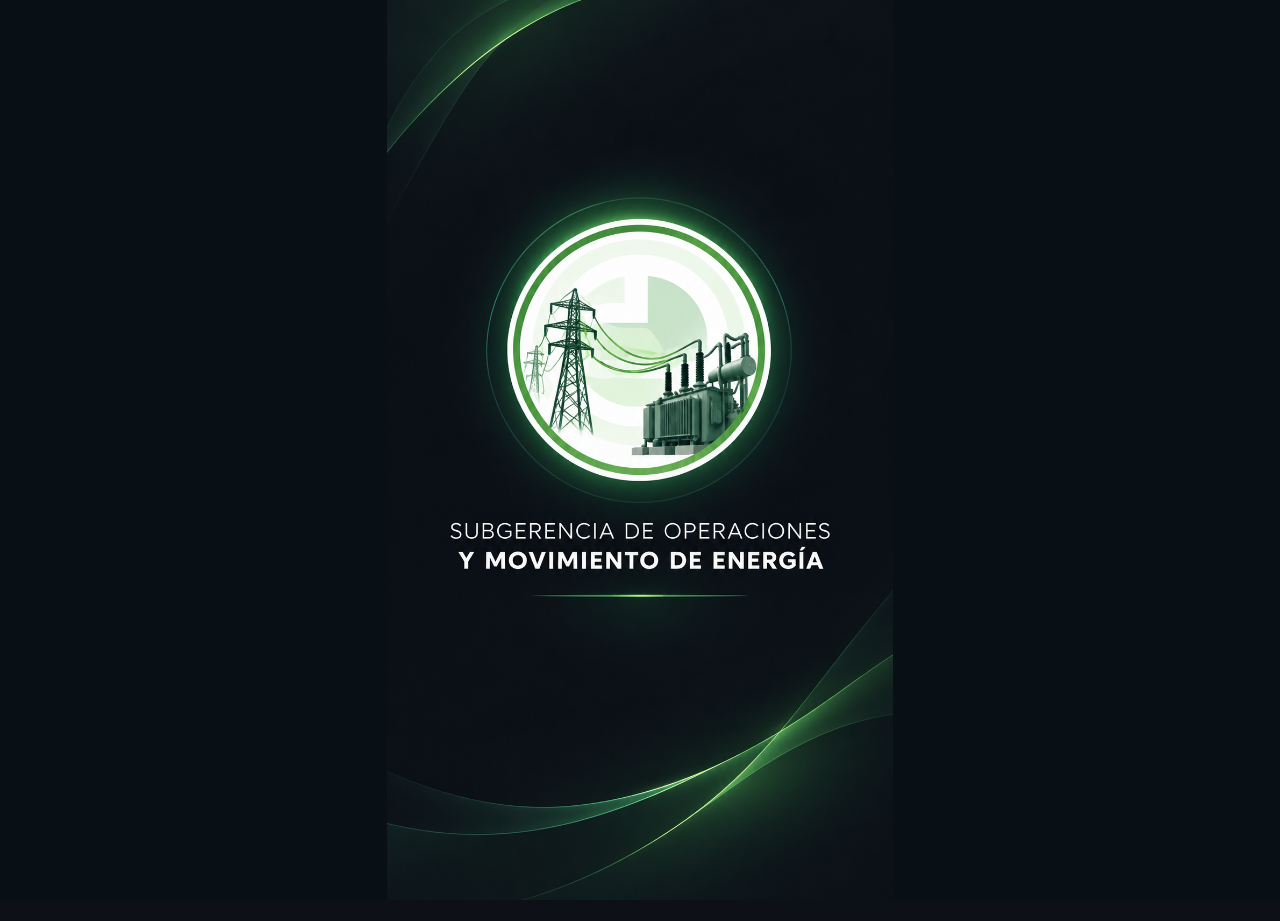
==== index.html @ e8aae9f9 "Add files via upload" ====
<!DOCTYPE html>
<html lang="es">
<head>
  <meta charset="UTF-8">
  <meta name="viewport" content="width=device-width, initial-scale=1.0, maximum-scale=1.0, user-scalable=no">
  <title>Inventario ET/CD</title>
  <link rel="manifest" href="./manifest.json">
  <meta name="theme-color" content="#0d1117">
  <style>
    * { box-sizing: border-box; }
    :root {
      --bg:#0d1117;
      --surface:#161b22;
      --surface2:#1c2330;
      --border:#30363d;
      --accent:#f0a500;
      --text:#e6edf3;
      --muted:#7d8590;
      --ok:#3fb950;
      --warn:#d29922;
      --danger:#f85149;
      --blue:#58a6ff;
    }
    html,body {
      margin:0;
      min-height:100%;
      background:var(--bg);
      color:var(--text);
      font-family:Arial,sans-serif;
    }
    body { min-height:100vh; }
    .header {
      position:sticky;
      top:0;
      z-index:10;
      display:flex;
      align-items:center;
      justify-content:space-between;
      gap:.8rem;
      padding:.9rem 1rem;
      background:var(--surface);
      border-bottom:1px solid var(--border);
    }
    .brand-title {
      font-size:1.2rem;
      font-weight:700;
      color:var(--accent);
    }
    .brand-sub {
      margin-top:.15rem;
      font-size:.74rem;
      color:var(--muted);
    }
    .status {
      padding:.35rem .55rem;
      border:1px solid var(--border);
      border-radius:999px;
      font-size:.72rem;
      font-weight:700;
      white-space:nowrap;
    }
    .status.ok { color:var(--ok); border-color:#238636; }
    .status.warn { color:var(--warn); border-color:#9e6a03; }
    .status.err { color:var(--danger); border-color:#8b3030; }
    .wrap {
      min-height:calc(100vh - 65px);
      display:flex;
      align-items:center;
      justify-content:center;
      padding:1rem;
    }
    .card {
      width:100%;
      max-width:390px;
      padding:1.25rem;
      background:var(--surface);
      border:1px solid var(--border);
      border-radius:10px;
      box-shadow:0 8px 24px rgba(0,0,0,.35);
    }
    h1 {
      margin:0 0 .35rem;
      font-size:1.4rem;
      color:var(--accent);
    }
    .lead {
      margin:0 0 1.1rem;
      color:var(--muted);
      font-size:.88rem;
      line-height:1.4;
    }
    .field { margin-bottom:.9rem; }
    .field label {
      display:block;
      margin-bottom:.35rem;
      color:var(--muted);
      font-size:.76rem;
      font-weight:700;
      text-transform:uppercase;
      letter-spacing:.05em;
    }
    .field input {
      width:100%;
      padding:.75rem .8rem;
      border:1px solid var(--border);
      border-radius:6px;
      background:var(--bg);
      color:var(--text);
      font-size:1rem;
      outline:none;
    }
    .field input:focus { border-color:var(--accent); }
    .pin-input {
      letter-spacing:.35rem;
      font-size:1.2rem !important;
      text-align:center;
    }
    .btn {
      width:100%;
      border:0;
      border-radius:6px;
      padding:.78rem 1rem;
      font-size:.95rem;
      font-weight:700;
      cursor:pointer;
    }
    .btn:disabled { opacity:.5; cursor:not-allowed; }
    .btn-primary { background:var(--accent); color:#111; }
    .btn-secondary {
      margin-top:.6rem;
      background:var(--surface2);
      color:var(--text);
      border:1px solid var(--border);
    }
    .message {
      display:none;
      margin:.9rem 0 0;
      padding:.65rem .75rem;
      border-radius:6px;
      font-size:.82rem;
      line-height:1.35;
    }
    .message.show { display:block; }
    .message.ok { color:var(--ok); background:#0d2e1a; border:1px solid #1a4d2a; }
    .message.warn { color:var(--warn); background:#2a1f00; border:1px solid #4a3800; }
    .message.err { color:var(--danger); background:#2d1515; border:1px solid #5a2020; }
    .user-box {
      margin:.2rem 0 1rem;
      padding:.75rem;
      border:1px solid var(--border);
      border-radius:6px;
      background:var(--surface2);
    }
    .user-name { font-weight:700; }
    .user-id { margin-top:.18rem; color:var(--muted); font-size:.78rem; }
    .screen { display:none; }
    .screen.active { display:block; }
    .footer {
      margin-top:1rem;
      text-align:center;
      color:var(--muted);
      font-size:.72rem;
    }
    .dashboard {
      width:100%;
      max-width:560px;
    }
    .dashboard .card { max-width:none; }
    .ok-panel {
      margin-top:1rem;
      padding:1rem;
      border-radius:8px;
      background:#0d2e1a;
      border:1px solid #1a4d2a;
      color:var(--ok);
      line-height:1.45;
    }

    .app-toolbar {
      display:flex;
      align-items:center;
      justify-content:space-between;
      gap:.75rem;
      margin-bottom:.8rem;
    }
    .app-toolbar h2 {
      margin:0;
      color:var(--accent);
      font-size:1.05rem;
    }
    .mini-status {
      color:var(--muted);
      font-size:.75rem;
      text-align:right;
    }
    .inst-list {
      display:grid;
      gap:.65rem;
      margin-top:.8rem;
    }
    .inst-card {
      padding:.8rem .9rem;
      background:var(--surface2);
      border:1px solid var(--border);
      border-radius:8px;
    }
    .inst-name {
      font-weight:700;
      color:var(--text);
      line-height:1.25;
    }
    .inst-meta {
      margin-top:.35rem;
      color:var(--muted);
      font-size:clamp(.9rem, 3.7vw, 1rem);
    }

    /* v0.7.8 — mejor lectura en celular */
    body {
      font-size:clamp(17px, 4vw, 20px);
    }
    h1 {
      font-size:clamp(1.75rem, 7vw, 2.25rem);
    }
    button,
    input {
      font-size:clamp(1rem, 4vw, 1.12rem);
    }
    .btn {
      min-height:54px;
    }
    .inst-card {
      padding:1rem 1.05rem;
      cursor:pointer;
      transition:transform .08s ease, opacity .08s ease;
    }
    .inst-card:active {
      transform:scale(.99);
    }
    .inst-name {
      font-size:clamp(1.05rem, 4.6vw, 1.28rem);
    }
    .inst-status {
      margin-top:.45rem;
      font-size:clamp(.88rem, 3.6vw, .98rem);
      font-weight:700;
    }
    .inst-card.autorizada {
      border-color:rgba(46, 204, 113, .55);
    }
    .inst-card.autorizada .inst-status {
      color:#6ee7a2;
    }
    .inst-card.bloqueada {
      opacity:.72;
      border-style:dashed;
    }
    .inst-card.bloqueada .inst-status {
      color:#ffcf66;
    }
    .inst-card.sin-hoja {
      opacity:.58;
      cursor:default;
    }
    .inst-card.sin-hoja .inst-status {
      color:var(--muted);
    }
    .empty-state {
      padding:1rem;
      border:1px dashed var(--border);
      border-radius:8px;
      color:var(--muted);
      text-align:center;
      line-height:1.4;
    }
  
    /* v0.7.8 — solicitud de acceso */
    .modal-backdrop {
      position: fixed;
      inset: 0;
      z-index: 100;
      display: none;
      align-items: center;
      justify-content: center;
      padding: 1rem;
      background: rgba(0,0,0,.72);
    }
    .modal-backdrop.show { display: flex; }
    .modal-card {
      width: 100%;
      max-width: 430px;
      padding: 1.25rem;
      background: var(--surface);
      border: 1px solid var(--border);
      border-radius: 14px;
      box-shadow: 0 14px 40px rgba(0,0,0,.5);
    }
    .modal-card h3 {
      margin: 0 0 .7rem;
      color: var(--accent);
      font-size: clamp(1.35rem, 5vw, 1.65rem);
    }
    .modal-card p {
      margin: .4rem 0 1rem;
      color: var(--muted);
      line-height: 1.45;
    }
    .modal-actions {
      display: grid;
      grid-template-columns: 1fr 1fr;
      gap: .75rem;
      margin-top: 1rem;
    }
    .modal-actions .btn { margin: 0; }
    .inst-card.pendiente {
      border-color: rgba(255, 193, 7, .55);
    }
    .inst-card.pendiente .inst-status {
      color: #ffcf66;
    }


    /* v0.7.8 — administración de solicitudes */
    .admin-list {
      display:grid;
      gap:.75rem;
      margin-top:.9rem;
    }

    .request-card {
      padding:1rem;
      background:var(--surface2);
      border:1px solid var(--border);
      border-radius:10px;
    }

    .request-user {
      font-weight:700;
      font-size:clamp(1.05rem, 4.5vw, 1.25rem);
    }

    .request-meta {
      margin-top:.35rem;
      color:var(--muted);
      font-size:clamp(.88rem, 3.5vw, .98rem);
      line-height:1.45;
    }

    .request-installation {
      margin-top:.55rem;
      color:var(--accent);
      font-weight:700;
    }

    .request-actions {
      display:grid;
      grid-template-columns:1fr 1fr;
      gap:.7rem;
      margin-top:.9rem;
    }

    .btn-danger {
      background:#5a2020;
      color:#fff;
      border:1px solid #8b3030;
    }

    .btn-ok {
      background:#1a4d2a;
      color:#fff;
      border:1px solid #238636;
    }


    /* v0.7.8 — inventario de equipos */
    .equipment-list {
      display:grid;
      gap:.65rem;
      margin-top:.8rem;
    }

    .equipment-card {
      padding:1rem 1.05rem;
      background:var(--surface2);
      border:1px solid var(--border);
      border-radius:9px;
    }

    .equipment-name {
      font-size:clamp(1.03rem, 4.4vw, 1.23rem);
      font-weight:700;
      line-height:1.28;
      color:var(--text);
    }

    .equipment-meta {
      margin-top:.35rem;
      color:var(--muted);
      font-size:clamp(.88rem, 3.6vw, .98rem);
      line-height:1.35;
    }

    .equipment-status {
      margin-top:.45rem;
      font-size:clamp(.84rem, 3.4vw, .94rem);
      font-weight:700;
    }

    .equipment-status.complete { color:var(--ok); }
    .equipment-status.incomplete { color:var(--warn); }

    .back-row {
      display:flex;
      align-items:center;
      gap:.7rem;
      margin-bottom:.9rem;
    }

    .back-row .btn {
      width:auto;
      min-height:46px;
      padding:.55rem .8rem;
      margin:0;
    }

    .installation-title {
      flex:1;
      min-width:0;
    }

    .installation-title h1 {
      margin:0;
      line-height:1.15;
    }

    .installation-title .lead {
      margin:.25rem 0 0;
    }


    /* v0.7.8 — detalle de equipo */
    .equipment-card {
      cursor:pointer;
    }

    .detail-grid {
      display:grid;
      gap:.65rem;
      margin-top:.8rem;
    }

    .detail-row {
      padding:.8rem .9rem;
      background:var(--surface2);
      border:1px solid var(--border);
      border-radius:9px;
    }

    .detail-label {
      color:var(--muted);
      font-size:clamp(.82rem,3.2vw,.93rem);
      margin-bottom:.2rem;
    }

    .detail-value {
      color:var(--text);
      font-size:clamp(1rem,4vw,1.15rem);
      font-weight:600;
      overflow-wrap:anywhere;
    }

    .detail-value.missing {
      color:var(--warn);
    }

    .section-title {
      margin:1.15rem 0 .55rem;
      font-size:clamp(1.08rem,4.2vw,1.28rem);
    }

    .comment-card, .photo-card {
      padding:.85rem .9rem;
      margin-top:.55rem;
      background:var(--surface2);
      border:1px solid var(--border);
      border-radius:9px;
    }

    .comment-text {
      white-space:pre-wrap;
      line-height:1.4;
    }

    .comment-meta, .photo-meta {
      margin-top:.35rem;
      color:var(--muted);
      font-size:.9rem;
    }

    .policy-note {
      margin:.85rem 0 0;
      padding:.8rem .9rem;
      border:1px dashed var(--border);
      border-radius:9px;
      color:var(--muted);
      font-size:.9rem;
      line-height:1.4;
    }


    /* v0.7.8 — menú intermedio del equipo */
    .equipment-menu {
      display:grid;
      gap:1rem;
      margin-top:1rem;
    }

    .equipment-menu-btn {
      min-height:92px;
      padding:1.1rem 1rem;
      border-radius:12px;
      border:1px solid var(--border);
      background:var(--surface2);
      color:var(--text);
      font-size:clamp(1.2rem,5vw,1.5rem);
      font-weight:800;
      letter-spacing:.03em;
      cursor:pointer;
      text-align:left;
    }

    .equipment-menu-btn small {
      display:block;
      margin-top:.3rem;
      color:var(--muted);
      font-size:clamp(.84rem,3.3vw,.95rem);
      font-weight:500;
      letter-spacing:0;
    }


    /* v0.7.8 — fotos reales y contadores */
    .menu-count {
      float:right;
      min-width:2rem;
      padding:.12rem .5rem;
      border-radius:999px;
      background:rgba(255,255,255,.08);
      color:var(--text);
      text-align:center;
      font-size:.95rem;
      font-weight:800;
    }

    .photo-card {
      overflow:hidden;
    }

    .photo-image-wrap {
      margin:-.1rem -.1rem .75rem;
      border-radius:8px;
      overflow:hidden;
      background:#111;
      min-height:140px;
      display:flex;
      align-items:center;
      justify-content:center;
    }

    .photo-image {
      display:block;
      width:100%;
      max-height:520px;
      object-fit:contain;
      background:#111;
    }

    .photo-fallback {
      padding:1rem;
      color:var(--muted);
      text-align:center;
      line-height:1.4;
    }

    .photo-open-link {
      display:inline-block;
      margin-top:.55rem;
      color:var(--accent);
      text-decoration:none;
      font-weight:700;
    }


    /* v0.7.8 — alta de comentarios */
    .comment-editor {
      margin-bottom:1rem;
      padding:1rem;
      background:var(--surface2);
      border:1px solid var(--border);
      border-radius:10px;
    }

    .comment-editor label {
      display:block;
      margin-bottom:.45rem;
      font-weight:700;
    }

    .comment-editor textarea {
      width:100%;
      min-height:110px;
      box-sizing:border-box;
      resize:vertical;
      padding:.8rem .9rem;
      border-radius:9px;
      border:1px solid var(--border);
      background:var(--surface);
      color:var(--text);
      font:inherit;
      line-height:1.4;
    }

    .comment-editor .btn {
      margin-top:.7rem;
    }


    /* v0.7.8 — cola offline de comentarios */
    .sync-pending {
      color:var(--warn);
      font-weight:700;
    }

    .sync-ok {
      color:var(--ok);
      font-weight:700;
    }

    .sync-error {
      color:#ff7b72;
      font-weight:700;
    }

    .queue-status {
      margin-top:.55rem;
      color:var(--muted);
      font-size:.9rem;
      line-height:1.35;
    }


    /* v0.7.8 — edición de datos online/offline */
    .data-actions {
      display:flex;
      gap:.6rem;
      flex-wrap:wrap;
      margin:.8rem 0;
    }

    .data-edit-row {
      display:grid;
      gap:.45rem;
      padding:.85rem 0;
      border-bottom:1px solid var(--border);
    }

    .data-edit-row:last-child { border-bottom:none; }

    .data-edit-label {
      font-weight:700;
      line-height:1.3;
    }

    .data-edit-input,
    .data-edit-select {
      width:100%;
      box-sizing:border-box;
      padding:.75rem .8rem;
      border:1px solid var(--border);
      border-radius:9px;
      background:var(--surface);
      color:var(--text);
      font:inherit;
    }

    .data-field-note {
      margin-top:.28rem;
      font-size:.82rem;
      color:var(--muted);
      line-height:1.3;
    }

    .data-field-note.pending-sync { color:var(--warn); font-weight:700; }
    .data-field-note.pending-review { color:var(--warn); font-weight:700; }
    .data-field-note.conflict { color:#ff7b72; font-weight:700; }

    .conflict-values {
      display:grid;
      gap:.35rem;
      margin:.6rem 0;
      padding:.7rem;
      border-radius:8px;
      background:var(--surface2);
      font-size:.9rem;
    }

    .conflict-values strong { color:var(--text); }


    /* v0.7.8 — bloqueo visual durante operaciones */
    .busy-overlay {
      position:fixed;
      inset:0;
      z-index:99999;
      display:none;
      align-items:center;
      justify-content:center;
      padding:1.5rem;
      background:rgba(13,17,23,.86);
      backdrop-filter:blur(3px);
      -webkit-backdrop-filter:blur(3px);
      touch-action:none;
    }
    .busy-overlay.show { display:flex; }
    .busy-box {
      width:min(320px, 88vw);
      padding:1.35rem 1.1rem;
      border:1px solid var(--border);
      border-radius:14px;
      background:var(--surface);
      box-shadow:0 18px 50px rgba(0,0,0,.55);
      text-align:center;
    }
    .busy-spinner {
      width:54px;
      height:54px;
      margin:0 auto .95rem;
      border:5px solid rgba(240,165,0,.22);
      border-top-color:var(--accent);
      border-radius:50%;
      animation:busy-spin .78s linear infinite;
    }
    .busy-title {
      color:var(--text);
      font-size:1.05rem;
      font-weight:700;
      line-height:1.25;
    }
    .busy-sub {
      margin-top:.45rem;
      color:var(--muted);
      font-size:.82rem;
      line-height:1.35;
    }
    @keyframes busy-spin { to { transform:rotate(360deg); } }


    /* v0.7.8 — fotos online/offline */
    .photo-editor {margin-bottom:1rem;padding:1rem;background:var(--surface2);border:1px solid var(--border);border-radius:10px;}
    .photo-actions {display:flex;gap:.65rem;flex-wrap:wrap;}
    .photo-pending-title {margin:.9rem 0 .55rem;font-weight:700;color:var(--text);}
    .photo-pending-card {border:1px dashed var(--accent);}
    .photo-pending-badge {display:inline-block;margin-top:.45rem;font-size:.82rem;font-weight:700;color:var(--warn);}


    /* v0.7.8 — propuestas de fotos con validación administrativa */
    .photo-pending-server {
      border:1px dashed var(--accent);
      background:var(--surface2);
    }
    .photo-pending-server .photo-pending-badge {
      display:inline-block;
      margin-top:.45rem;
      font-size:.82rem;
      font-weight:700;
      color:var(--warn);
    }
    .photo-replace-actions {
      display:flex;
      gap:.55rem;
      flex-wrap:wrap;
      margin-top:.65rem;
    }
    .admin-photo-preview {
      width:100%;
      max-height:240px;
      object-fit:contain;
      border-radius:8px;
      background:#0d1117;
      margin-top:.55rem;
    }
    .admin-photo-pair {
      display:grid;
      grid-template-columns:repeat(auto-fit,minmax(140px,1fr));
      gap:.7rem;
      margin-top:.65rem;
    }
    .admin-photo-label {
      font-size:.8rem;
      font-weight:700;
      color:var(--muted);
      margin-bottom:.3rem;
    }


    /* v0.7.8 — acciones de foto offline + validación */
    .photo-request-note {
      margin-top:.45rem;
      font-size:.82rem;
      font-weight:700;
      color:var(--warn);
    }

    .photo-request-delete {
      border-color:#b94a48;
    }

    .photo-pending-server .photo-image-wrap:empty {
      display:none;
    }


    /* v0.7.8 — visor de fotos para revisión ADMIN */
    .photo-viewer {
      position:fixed;
      inset:0;
      z-index:100000;
      display:none;
      flex-direction:column;
      background:rgba(4,8,12,.97);
      color:var(--text);
    }

    .photo-viewer.show {
      display:flex;
    }

    .photo-viewer-bar {
      display:flex;
      align-items:center;
      gap:.55rem;
      flex-wrap:wrap;
      padding:.7rem;
      background:var(--surface);
      border-bottom:1px solid var(--border);
      box-shadow:0 3px 16px rgba(0,0,0,.35);
    }

    .photo-viewer-title {
      flex:1 1 180px;
      min-width:0;
      font-weight:700;
      overflow:hidden;
      text-overflow:ellipsis;
      white-space:nowrap;
    }

    .photo-viewer-zoom {
      min-width:62px;
      text-align:center;
      color:var(--muted);
      font-size:.85rem;
      font-weight:700;
    }

    .photo-viewer-body {
      flex:1;
      overflow:auto;
      padding:1rem;
      display:block;
      text-align:center;
      overscroll-behavior:contain;
    }

    .photo-viewer-img {
      display:inline-block;
      width:100%;
      max-width:none;
      height:auto;
      object-fit:contain;
      border-radius:8px;
      box-shadow:0 12px 40px rgba(0,0,0,.55);
      user-select:none;
      -webkit-user-drag:none;
    }

    .admin-photo-preview {
      cursor:zoom-in;
    }

    .admin-photo-open {
      margin-top:.5rem;
      width:100%;
    }


    /* v0.7.8 — altas/bajas de equipos con trabajo offline */
    .equipment-actions {
      display:flex;
      gap:.65rem;
      flex-wrap:wrap;
      margin-top:.8rem;
    }

    .equipment-card.proposed {
      border-style:dashed;
      border-color:var(--accent);
      cursor:default;
    }

    .equipment-card.pending-delete {
      border-color:#b94a48;
    }

    .equipment-proposal-note {
      margin-top:.45rem;
      font-size:.82rem;
      font-weight:700;
      color:var(--warn);
    }

    .new-equipment-form {
      display:grid;
      gap:.85rem;
    }

    .new-equipment-row {
      display:grid;
      gap:.35rem;
    }

    .new-equipment-row label {
      font-weight:700;
      color:var(--text);
    }

    .new-equipment-row input,
    .new-equipment-row select {
      width:100%;
      box-sizing:border-box;
      border:1px solid var(--border);
      border-radius:8px;
      padding:.72rem .75rem;
      background:var(--surface2);
      color:var(--text);
      font:inherit;
    }

    .new-equipment-help {
      color:var(--muted);
      font-size:.8rem;
      line-height:1.35;
    }

    .proposal-summary {
      display:grid;
      gap:.35rem;
      margin-top:.65rem;
      padding:.75rem;
      border:1px solid var(--border);
      border-radius:8px;
      background:var(--surface2);
      font-size:.88rem;
    }

    .proposal-summary-row {
      display:grid;
      grid-template-columns:minmax(120px, .9fr) minmax(0, 1.6fr);
      gap:.6rem;
      align-items:start;
    }

    .proposal-summary-row strong {
      color:var(--muted);
      font-weight:700;
    }


    /* ========================================================
       v0.7.8 — TIPOGRAFÍA RESPONSIVE Y LEGIBILIDAD MÓVIL
       ======================================================== */
    html {
      font-size:clamp(17px, 4.45vw, 20px);
      -webkit-text-size-adjust:100%;
      text-size-adjust:100%;
    }

    body {
      font-size:1rem;
      line-height:1.5;
    }

    .brand-title {
      font-size:clamp(1.18rem, 5.3vw, 1.42rem);
      line-height:1.15;
    }

    .brand-sub {
      font-size:clamp(.84rem, 3.5vw, .96rem);
    }

    .status {
      font-size:clamp(.8rem, 3.25vw, .92rem);
      line-height:1.2;
      padding:.42rem .62rem;
    }

    h1 {
      font-size:clamp(1.65rem, 7vw, 2.25rem);
      line-height:1.12;
    }

    .lead {
      font-size:clamp(.95rem, 3.9vw, 1.08rem);
      line-height:1.5;
    }

    .field label {
      font-size:clamp(.87rem, 3.55vw, .98rem);
      line-height:1.25;
    }

    .field input,
    .data-edit-input,
    .data-edit-select,
    .new-equipment-row input,
    .new-equipment-row select,
    .comment-editor textarea {
      font-size:clamp(1rem, 4.15vw, 1.12rem);
      min-height:52px;
    }

    .comment-editor textarea {
      min-height:125px;
    }

    .btn {
      min-height:54px;
      font-size:clamp(1rem, 4.15vw, 1.14rem);
      line-height:1.2;
      padding:.82rem 1rem;
    }

    .message {
      font-size:clamp(.92rem, 3.75vw, 1.02rem);
      line-height:1.45;
    }

    .user-name {
      font-size:clamp(1.05rem, 4.3vw, 1.2rem);
    }

    .user-id,
    .mini-status {
      font-size:clamp(.86rem, 3.45vw, .96rem);
      line-height:1.35;
    }

    .app-toolbar h2 {
      font-size:clamp(1.2rem, 4.8vw, 1.45rem);
      line-height:1.2;
    }

    .inst-meta,
    .inst-status,
    .request-meta,
    .equipment-meta,
    .equipment-status,
    .detail-label,
    .comment-meta,
    .photo-meta,
    .policy-note,
    .queue-status,
    .data-field-note,
    .conflict-values,
    .photo-pending-badge,
    .photo-pending-server .photo-pending-badge,
    .admin-photo-label,
    .photo-request-note,
    .photo-viewer-zoom,
    .equipment-proposal-note,
    .new-equipment-help,
    .proposal-summary,
    .busy-sub {
      font-size:clamp(.9rem, 3.6vw, 1rem);
      line-height:1.4;
    }

    .detail-value,
    .comment-text {
      font-size:clamp(1rem, 4vw, 1.12rem);
      line-height:1.48;
    }

    .section-title {
      font-size:clamp(1.15rem, 4.7vw, 1.38rem);
      line-height:1.25;
    }

    .equipment-menu-btn {
      font-size:clamp(1.22rem, 5vw, 1.5rem);
    }

    .equipment-menu-btn small {
      font-size:clamp(.92rem, 3.7vw, 1.02rem);
      line-height:1.4;
    }

    .busy-title {
      font-size:clamp(1.08rem, 4.4vw, 1.22rem);
    }

    .footer {
      margin-top:1.25rem;
      padding-top:.9rem;
      border-top:1px solid rgba(125,133,144,.18);
      font-size:clamp(.78rem, 3.15vw, .9rem);
      line-height:1.4;
    }

    .footer-version {
      color:var(--muted);
      font-weight:700;
    }

    .footer-credit {
      margin-top:.4rem;
      color:var(--muted);
      opacity:.9;
      font-size:clamp(.74rem, 2.95vw, .86rem);
      line-height:1.45;
    }

    @media (max-width: 520px) {
      .header {
        align-items:flex-start;
        gap:.6rem;
        padding:.82rem .78rem;
      }

      .wrap {
        padding:.7rem;
        align-items:flex-start;
      }

      .card {
        max-width:none;
        padding:1.05rem;
        border-radius:12px;
      }

      .app-toolbar {
        align-items:flex-start;
      }

      .back-row {
        align-items:flex-start;
      }

      .back-row .btn {
        min-height:50px;
      }

      .modal-card {
        padding:1.05rem;
      }

      .request-actions,
      .modal-actions {
        grid-template-columns:1fr;
      }

      .photo-actions,
      .photo-replace-actions,
      .equipment-actions,
      .data-actions {
        display:grid;
        grid-template-columns:1fr;
      }

      .photo-actions .btn,
      .photo-replace-actions .btn,
      .equipment-actions .btn,
      .data-actions .btn {
        width:100%;
        margin-top:0;
      }

      .proposal-summary-row {
        grid-template-columns:1fr;
        gap:.18rem;
      }

      .photo-viewer-bar {
        gap:.42rem;
      }

      .photo-viewer-bar .btn {
        width:auto;
        min-height:48px;
        padding:.62rem .72rem;
        font-size:.92rem;
      }

      .photo-viewer-title {
        flex-basis:100%;
      }
    }

    @media (min-width: 700px) {
      html {
        font-size:18px;
      }

      .card {
        max-width:620px;
      }

      .dashboard {
        max-width:760px;
      }
    }


    /* ========================================================
       v0.7.8 — FIX TARJETAS DE FOTO
       Evita que "Abrir foto" invada fecha/autor.
       ======================================================== */
    .photo-card {
      display:block;
      overflow:hidden;
    }

    .photo-title {
      display:block;
      margin-top:.15rem;
      margin-bottom:.15rem;
      line-height:1.3;
    }

    .photo-meta {
      display:block;
      width:100%;
      position:relative;
      margin-top:.2rem;
      margin-bottom:0;
      line-height:1.45;
      overflow-wrap:anywhere;
      box-sizing:border-box;
    }

    .photo-actions-row {
      display:grid;
      grid-template-columns:1fr;
      gap:.65rem;
      width:100%;
      margin-top:.9rem;
      clear:both;
      box-sizing:border-box;
    }

    .photo-actions-row .btn {
      display:flex;
      align-items:center;
      justify-content:center;
      width:100%;
      min-height:54px;
      margin:0;
      box-sizing:border-box;
      text-decoration:none;
      line-height:1.2;
    }

    .photo-actions-row a.btn {
      text-align:center;
    }

    @media (min-width:700px) {
      .photo-actions-row {
        grid-template-columns:repeat(3, minmax(0, 1fr));
      }

      .photo-actions-row .btn {
        min-width:0;
      }
    }


    /* ========================================================
       v0.7.8 — TIPOGRAFÍA RESPONSIVE REFINADA
       Más legible en celular sin sobredimensionar tablet/PC.
       ======================================================== */

    /* Escala base por ancho real de pantalla */
    html {
      font-size:clamp(18px, 4.8vw, 20px);
    }

    body {
      line-height:1.52;
    }

    /* Cabecera */
    .brand-title {
      font-size:clamp(1.28rem, 5.8vw, 1.52rem);
      line-height:1.12;
    }

    .brand-sub {
      font-size:clamp(.9rem, 3.8vw, 1rem);
      line-height:1.25;
    }

    .status {
      font-size:clamp(.88rem, 3.6vw, .98rem);
      padding:.46rem .68rem;
    }

    /* Títulos y textos principales */
    h1 {
      font-size:clamp(1.72rem, 7vw, 2.18rem);
    }

    .app-toolbar h2 {
      font-size:clamp(1.28rem, 5.2vw, 1.55rem);
    }

    .lead {
      font-size:clamp(1rem, 4.15vw, 1.12rem);
      line-height:1.52;
    }

    .section-title {
      font-size:clamp(1.2rem, 4.9vw, 1.42rem);
    }

    /* Listas de instalaciones/equipos */
    .inst-name,
    .equipment-name {
      font-size:clamp(1.12rem, 4.85vw, 1.34rem);
      line-height:1.3;
    }

    .inst-meta,
    .inst-status,
    .equipment-meta,
    .equipment-status,
    .mini-status,
    .request-meta {
      font-size:clamp(.94rem, 3.9vw, 1.06rem);
      line-height:1.42;
    }

    /* Datos técnicos */
    .detail-label,
    .data-field-note,
    .policy-note,
    .queue-status,
    .conflict-values,
    .proposal-summary,
    .equipment-proposal-note,
    .new-equipment-help {
      font-size:clamp(.94rem, 3.9vw, 1.06rem);
      line-height:1.45;
    }

    .detail-value,
    .comment-text {
      font-size:clamp(1.04rem, 4.3vw, 1.18rem);
      line-height:1.5;
    }

    /* Fotos y comentarios */
    .comment-meta,
    .photo-meta,
    .photo-pending-badge,
    .photo-pending-server .photo-pending-badge,
    .photo-request-note,
    .admin-photo-label {
      font-size:clamp(.92rem, 3.8vw, 1.04rem);
      line-height:1.45;
    }

    .photo-title {
      font-size:clamp(1.08rem, 4.45vw, 1.22rem);
    }

    /* Formularios */
    .field label,
    .new-equipment-row label {
      font-size:clamp(.92rem, 3.8vw, 1.04rem);
      line-height:1.3;
    }

    .field input,
    .field select,
    .data-edit-input,
    .data-edit-select,
    .new-equipment-row input,
    .new-equipment-row select,
    .comment-editor textarea {
      font-size:clamp(1.04rem, 4.3vw, 1.16rem);
      min-height:54px;
      line-height:1.3;
    }

    /* Botones */
    .btn {
      min-height:56px;
      font-size:clamp(1.04rem, 4.3vw, 1.18rem);
      line-height:1.22;
      padding:.86rem 1rem;
    }

    .equipment-menu-btn {
      font-size:clamp(1.28rem, 5.25vw, 1.55rem);
    }

    .equipment-menu-btn small {
      font-size:clamp(.96rem, 3.95vw, 1.08rem);
      line-height:1.42;
    }

    /* Mensajes de estado/espera */
    .message {
      font-size:clamp(.98rem, 4.05vw, 1.1rem);
      line-height:1.48;
    }

    .busy-title {
      font-size:clamp(1.14rem, 4.7vw, 1.3rem);
    }

    .busy-sub {
      font-size:clamp(.95rem, 3.9vw, 1.06rem);
    }

    /* Pie: legible pero discreto */
    .footer {
      font-size:clamp(.84rem, 3.4vw, .94rem);
    }

    .footer-credit {
      font-size:clamp(.8rem, 3.2vw, .9rem);
    }

    /* Celulares angostos */
    @media (max-width: 380px) {
      html {
        font-size:18px;
      }

      .header {
        padding:.78rem .7rem;
      }

      .status {
        font-size:.86rem;
        padding:.42rem .58rem;
      }

      .card {
        padding:.95rem;
      }
    }

    /* Celulares medianos/grandes */
    @media (min-width:381px) and (max-width:599px) {
      html {
        font-size:clamp(18.5px, 4.7vw, 20px);
      }
    }

    /* Tablet: se evita que el texto crezca demasiado */
    @media (min-width:600px) and (max-width:899px) {
      html {
        font-size:18px;
      }

      .card {
        max-width:680px;
      }

      .dashboard {
        max-width:820px;
      }
    }

    /* Escritorio */
    @media (min-width:900px) {
      html {
        font-size:17px;
      }

      .card {
        max-width:680px;
      }

      .dashboard {
        max-width:860px;
      }
    }


    /* ========================================================
       v0.7.8 — IDENTIDAD INSTITUCIONAL
       ======================================================== */

    .brand-block {
      flex:1 1 auto;
      min-width:0;
    }

    .brand-title {
      white-space:nowrap;
    }

    /* Debe mantenerse siempre en una sola línea en la cabecera. */
    .brand-sub {
      display:block;
      margin-top:.18rem;
      white-space:nowrap;
      overflow:visible;
      font-size:clamp(.46rem, 2.15vw, .78rem) !important;
      line-height:1.15 !important;
      letter-spacing:-.018em;
    }

    .busy-brand {
      display:none;
      margin-bottom:1rem;
    }

    .busy-brand.show {
      display:block;
    }

    .busy-brand-logo {
      display:block;
      width:clamp(92px, 27vw, 122px);
      height:clamp(92px, 27vw, 122px);
      object-fit:contain;
      margin:0 auto .6rem;
      border-radius:24%;
    }

    .busy-brand-sub {
      color:var(--text);
      font-weight:700;
      white-space:nowrap;
      font-size:clamp(.58rem, 2.65vw, .82rem);
      line-height:1.2;
      letter-spacing:-.015em;
    }

    /* En teléfonos muy angostos se libera algo más de ancho
       reduciendo solamente el indicador de conexión. */
    @media (max-width:420px) {
      .header {
        gap:.45rem;
        padding-left:.72rem;
        padding-right:.72rem;
      }

      .brand-sub {
        font-size:clamp(.43rem, 2.05vw, .68rem) !important;
        letter-spacing:-.025em;
      }

      .status {
        flex:0 0 auto;
        font-size:clamp(.72rem, 3.05vw, .84rem);
        padding:.38rem .52rem;
      }

      .busy-box {
        width:min(350px, 94vw);
      }

      .busy-brand-sub {
        font-size:clamp(.54rem, 2.5vw, .72rem);
      }
    }


    /* ========================================================
       v0.7.8 — CABECERA INSTITUCIONAL MÁS LEGIBLE
       ======================================================== */
    .header.header-v077 {
      display:block;
      padding-top:.78rem;
      padding-bottom:.58rem;
    }

    .header-main-row {
      display:flex;
      align-items:center;
      justify-content:space-between;
      gap:.65rem;
      width:100%;
    }

    .header-main-row .brand-title {
      flex:1 1 auto;
      min-width:0;
      white-space:nowrap;
    }

    .header-main-row .status {
      flex:0 0 auto;
    }

    .header-v077 .brand-sub {
      display:block;
      width:100%;
      margin-top:.34rem;
      white-space:nowrap;
      overflow:hidden;
      text-overflow:clip;
      font-size:clamp(.72rem, 3.15vw, .94rem) !important;
      line-height:1.18 !important;
      letter-spacing:-.018em;
      font-weight:600;
    }

    @media (max-width:420px) {
      .header.header-v077 {
        padding-left:.72rem;
        padding-right:.72rem;
      }

      .header-v077 .brand-sub {
        font-size:clamp(.68rem, 3.02vw, .82rem) !important;
        letter-spacing:-.025em;
      }

      .header-main-row .status {
        font-size:clamp(.72rem, 3vw, .84rem);
        padding:.38rem .52rem;
      }
    }

    @media (min-width:421px) and (max-width:599px) {
      .header-v077 .brand-sub {
        font-size:clamp(.74rem, 3vw, .9rem) !important;
      }
    }

    @media (min-width:600px) {
      .header-v077 .brand-sub {
        font-size:.9rem !important;
      }
    }

    .busy-brand-sub {
      font-size:clamp(.76rem, 3.2vw, 1rem) !important;
      font-weight:700;
      letter-spacing:-.015em;
    }

    @media (max-width:420px) {
      .busy-brand-sub {
        font-size:clamp(.7rem, 3vw, .84rem) !important;
      }
    }


    /* ========================================================
       v0.7.8 — SPLASH SCREEN INSTITUCIONAL
       ======================================================== */
    .startup-splash {
      position:fixed;
      inset:0;
      z-index:200000;
      background:#081015;
      display:flex;
      align-items:stretch;
      justify-content:stretch;
      opacity:1;
      visibility:visible;
      transition:
        opacity .45s ease,
        visibility .45s ease;
      overflow:hidden;
    }

    .startup-splash.hide {
      opacity:0;
      visibility:hidden;
      pointer-events:none;
    }

    .startup-splash-image {
      width:100%;
      height:100%;
      display:block;
      object-fit:cover;
      object-position:center center;
      user-select:none;
      -webkit-user-drag:none;
    }

    @media (orientation:landscape) {
      .startup-splash-image {
        object-fit:contain;
        background:#081015;
      }
    }

    @media (prefers-reduced-motion: reduce) {
      .startup-splash {
        transition:none;
      }
    }

</style>
</head>
<body>

<div id="startupSplash" class="startup-splash" aria-label="Subgerencia de Operaciones y Movimiento de Energía">
  <img src="splash-inicio.png" class="startup-splash-image" alt="Subgerencia de Operaciones y Movimiento de Energía">
</div>



<div id="photoViewerAdmin" class="photo-viewer" aria-hidden="true">
  <div class="photo-viewer-bar">
    <div id="photoViewerTitle" class="photo-viewer-title">Foto</div>

    <button class="btn btn-secondary" type="button" onclick="cambiarZoomFotoAdmin(-0.25)">
      −
    </button>

    <div id="photoViewerZoom" class="photo-viewer-zoom">100%</div>

    <button class="btn btn-secondary" type="button" onclick="cambiarZoomFotoAdmin(0.25)">
      +
    </button>

    <button class="btn btn-secondary" type="button" onclick="resetZoomFotoAdmin()">
      100%
    </button>

    <button class="btn btn-secondary" type="button" onclick="abrirFotoAdminEnDrive()">
      Abrir en Drive
    </button>

    <button class="btn btn-danger" type="button" onclick="cerrarVisorFotoAdmin()">
      Cerrar
    </button>
  </div>

  <div id="photoViewerBody" class="photo-viewer-body">
    <img id="photoViewerImg" class="photo-viewer-img" alt="Foto para revisar">
  </div>
</div>

<div id="busyOverlay" class="busy-overlay" aria-hidden="true" aria-live="polite">
  <div class="busy-box" role="status" aria-busy="true">
    <div id="busyBrand" class="busy-brand" aria-hidden="true">
      <img src="icon-192.png" class="busy-brand-logo" alt="">
      <div class="busy-brand-sub">Subgerencia de Operaciones y Movimiento de Energía</div>
    </div>
    <div class="busy-spinner" aria-hidden="true"></div>
    <div id="busyTitle" class="busy-title">Procesando…</div>
    <div id="busySub" class="busy-sub">Esperá un momento.</div>
  </div>
</div>

  <header class="header header-v077">
    <div class="header-main-row">
      <div class="brand-title">⚡ Inventario ET/CD</div>
      <div id="statusConexion" class="status warn">Comprobando…</div>
    </div>
    <div class="brand-sub">Subgerencia de Operaciones y Movimiento de Energía</div>
  </header>

  <main class="wrap">
    <section id="pantallaPrimeraVez" class="screen card">
      <h1>Vincular este móvil</h1>
      <p class="lead">La primera identificación necesita Internet. Después este móvil quedará asociado a un único usuario y podrá ingresar sin conexión con su PIN de 4 números.</p>

      <div class="field">
        <label for="usuarioInicial">Usuario</label>
        <input id="usuarioInicial" type="text" autocomplete="username" placeholder="Ej.: mmartinez">
      </div>

      <div class="field">
        <label for="pinInicial">PIN</label>
        <input id="pinInicial" class="pin-input" type="password" inputmode="numeric" maxlength="4" pattern="[0-9]*" autocomplete="current-password" placeholder="••••">
      </div>

      <button id="btnVincular" class="btn btn-primary" onclick="vincularMovil()">Vincular móvil</button>
      <button class="btn btn-secondary" onclick="abrirAdminLogin()">Administrador</button>
      <div id="msgInicial" class="message"></div>
      <div class="footer">
          <div class="footer-version">Inventario ET/CD PWA · v0.7.8</div>
          <div class="footer-credit">Diseño funcional y dirección técnica: Ing. Miguel Martínez<br>Desarrollo asistido por IA</div>
        </div>
    </section>

    <section id="pantallaPin" class="screen card">
      <h1>Ingresar</h1>
      <p class="lead">Este móvil ya está asociado.</p>

      <div class="user-box">
        <div id="nombreGuardado" class="user-name"></div>
        <div id="usuarioGuardado" class="user-id"></div>
      </div>

      <div class="field">
        <label for="pinLocal">PIN</label>
        <input id="pinLocal" class="pin-input" type="password" inputmode="numeric" maxlength="4" pattern="[0-9]*" autocomplete="current-password" placeholder="••••">
      </div>

      <button id="btnIngresar" class="btn btn-primary" onclick="ingresarConPin()">Ingresar</button>
      <button class="btn btn-secondary" onclick="cambiarUsuario()">Cambiar usuario de este móvil</button>
      <button class="btn btn-secondary" onclick="abrirAdminLogin()">Administrador</button>
      <div id="msgPin" class="message"></div>
      <div class="footer">
          <div class="footer-version">Inventario ET/CD PWA · v0.7.8</div>
          <div class="footer-credit">Diseño funcional y dirección técnica: Ing. Miguel Martínez<br>Desarrollo asistido por IA</div>
        </div>
    </section>

    <section id="pantallaApp" class="screen dashboard">
      <div class="card">
        <h1>Inventario</h1>
        <p id="bienvenida" class="lead"></p>

        <div class="app-toolbar">
          <h2>Instalaciones</h2>
          <div id="estadoInstalaciones" class="mini-status">Cargando…</div>
        </div>

        <div id="listaInstalaciones" class="inst-list">
          <div class="empty-state">Cargando instalaciones…</div>
        </div>

        <button class="btn btn-secondary" onclick="actualizarInstalacionesManual()">Actualizar instalaciones</button>
        <button class="btn btn-secondary" onclick="abrirAdminLogin()">Administrador</button>
        <button class="btn btn-secondary" onclick="bloquearApp()">Bloquear</button>
        <button class="btn btn-secondary" onclick="cambiarUsuario()">Desvincular usuario</button>
        <div class="footer">
          <div class="footer-version">Inventario ET/CD PWA · v0.7.8</div>
          <div class="footer-credit">Diseño funcional y dirección técnica: Ing. Miguel Martínez<br>Desarrollo asistido por IA</div>
        </div>
      </div>
    </section>


    <section id="pantallaEquipos" class="screen dashboard">
      <div class="card">
        <div class="back-row">
          <button class="btn btn-secondary" onclick="volverAInstalaciones()">← Volver</button>
          <div class="installation-title">
            <h1 id="tituloInstalacionEquipos">Instalación</h1>
            <p id="subtituloInstalacionEquipos" class="lead"></p>
          </div>
        </div>

        <div class="app-toolbar">
          <h2>Equipos</h2>
          <div id="estadoEquipos" class="mini-status">Cargando…</div>
        </div>

        <div id="listaEquipos" class="equipment-list">
          <div class="empty-state">Cargando equipos…</div>
        </div>

        <div class="equipment-actions">
          <button class="btn btn-primary" onclick="abrirNuevoEquipo()">+ Nuevo equipo</button>
          <button class="btn btn-secondary" onclick="actualizarEquiposManual()">Actualizar equipos</button>
        </div>
        <div id="msgEquipos" class="message"></div>
        <div class="footer">
          <div class="footer-version">Inventario ET/CD PWA · v0.7.8</div>
          <div class="footer-credit">Diseño funcional y dirección técnica: Ing. Miguel Martínez<br>Desarrollo asistido por IA</div>
        </div>
      </div>
    </section>




    <section id="pantallaNuevoEquipo" class="screen dashboard">
      <div class="card">
        <div class="back-row">
          <button class="btn btn-secondary" onclick="volverDesdeNuevoEquipo()">← Volver</button>
          <div class="installation-title">
            <h1>Nuevo equipo</h1>
            <p id="subtituloNuevoEquipo" class="lead"></p>
          </div>
        </div>

        <div class="policy-note">
          Podés preparar el alta con o sin señal. El equipo no se incorpora al inventario oficial
          hasta sincronizar y ser aprobado por el administrador.
        </div>

        <div class="new-equipment-form">
          <div class="new-equipment-row">
            <label for="nuevoEquipoNombre">Nombre del equipo *</label>
            <input id="nuevoEquipoNombre" type="text" maxlength="150"
              placeholder="Ej.: Interruptor 132 kV Campo Mercedes 1">
          </div>

          <div class="new-equipment-row">
            <label for="nuevoEquipoTipo">Tipo de equipo *</label>
            <select id="nuevoEquipoTipo" onchange="renderCamposNuevoEquipo()">
              <option value="">— Seleccionar —</option>
            </select>
          </div>

          <div id="camposNuevoEquipo"></div>

          <div class="equipment-actions">
            <button id="btnGuardarNuevoEquipo" class="btn btn-primary" onclick="guardarNuevoEquipoPropuesto()">
              Guardar propuesta
            </button>
            <button class="btn btn-secondary" onclick="volverDesdeNuevoEquipo()">Cancelar</button>
          </div>

          <div id="msgNuevoEquipo" class="message"></div>
        </div>

        <div class="footer">
          <div class="footer-version">Inventario ET/CD PWA · v0.7.8</div>
          <div class="footer-credit">Diseño funcional y dirección técnica: Ing. Miguel Martínez<br>Desarrollo asistido por IA</div>
        </div>
      </div>
    </section>

    <section id="pantallaMenuEquipo" class="screen dashboard">
      <div class="card">
        <div class="back-row">
          <button class="btn btn-secondary" onclick="volverAEquipos()">← Volver</button>
          <div class="installation-title">
            <h1 id="tituloMenuEquipo">Equipo</h1>
            <p id="subtituloMenuEquipo" class="lead"></p>
          </div>
        </div>

        <div id="estadoMenuEquipo" class="mini-status"></div>

        <div class="equipment-menu">
          <button class="equipment-menu-btn" onclick="abrirDatosEquipo()">
            DATOS <span id="countDatosEquipo" class="menu-count">—</span>
            <small>Parámetros técnicos y estado del relevamiento</small>
          </button>

          <button class="equipment-menu-btn" onclick="abrirFotosEquipo()">
            FOTOS <span id="countFotosEquipo" class="menu-count">0</span>
            <small>Fotos asociadas al equipo</small>
          </button>

          <button class="equipment-menu-btn" onclick="abrirComentariosEquipo()">
            COMENTARIOS <span id="countComentariosEquipo" class="menu-count">0</span>
            <small>Observaciones y comentarios registrados</small>
          </button>
        </div>

        <div class="equipment-actions">
          <button id="btnSolicitarBajaEquipo" class="btn btn-danger" onclick="solicitarBajaEquipo()">
            Solicitar baja del equipo
          </button>
        </div>

        <div class="policy-note">
          Los datos pueden editarse con o sin señal. Si un valor del servidor cambió mientras
          trabajabas offline, la PWA no lo pisa: el conflicto queda para decisión del administrador.
        </div>

        <div class="footer">
          <div class="footer-version">Inventario ET/CD PWA · v0.7.8</div>
          <div class="footer-credit">Diseño funcional y dirección técnica: Ing. Miguel Martínez<br>Desarrollo asistido por IA</div>
        </div>
      </div>
    </section>

    <section id="pantallaDatosEquipo" class="screen dashboard">
      <div class="card">
        <div class="back-row">
          <button class="btn btn-secondary" onclick="volverAMenuEquipo()">← Volver</button>
          <div class="installation-title">
            <h1 id="tituloDatosEquipo">Datos</h1>
            <p id="subtituloDatosEquipo" class="lead"></p>
          </div>
        </div>

        <div id="estadoDatosEquipo" class="mini-status"></div>

        <div class="data-actions">
          <button id="btnEditarDatos" class="btn btn-primary" onclick="activarEdicionDatos()">Editar datos</button>
          <button id="btnGuardarDatos" class="btn btn-primary" onclick="guardarDatosDesdePwa()" style="display:none">Guardar cambios</button>
          <button id="btnCancelarDatos" class="btn btn-secondary" onclick="cancelarEdicionDatos()" style="display:none">Cancelar</button>
        </div>

        <div id="msgDatos" class="message"></div>
        <div id="estadoColaDatos" class="queue-status"></div>
        <div id="detalleParametros" class="detail-grid"></div>

        <div class="footer">
          <div class="footer-version">Inventario ET/CD PWA · v0.7.8</div>
          <div class="footer-credit">Diseño funcional y dirección técnica: Ing. Miguel Martínez<br>Desarrollo asistido por IA</div>
        </div>
      </div>
    </section>

    <section id="pantallaComentariosEquipo" class="screen dashboard">
      <div class="card">
        <div class="back-row">
          <button class="btn btn-secondary" onclick="volverAMenuEquipo()">← Volver</button>
          <div class="installation-title">
            <h1 id="tituloComentariosEquipo">Comentarios</h1>
            <p id="subtituloComentariosEquipo" class="lead"></p>
          </div>
        </div>

        <div class="comment-editor">
          <label for="nuevoComentario">Nuevo comentario</label>
          <textarea
            id="nuevoComentario"
            maxlength="2000"
            placeholder="Escribí una observación sobre este equipo..."
          ></textarea>
          <button
            id="btnGuardarComentario"
            class="btn btn-primary"
            onclick="guardarComentarioDesdePwa()"
          >Guardar comentario</button>
          <div id="msgComentario" class="message"></div>
          <div id="estadoColaComentarios" class="queue-status"></div>
        </div>

        <div id="detalleComentarios"></div>

        <div class="footer">
          <div class="footer-version">Inventario ET/CD PWA · v0.7.8</div>
          <div class="footer-credit">Diseño funcional y dirección técnica: Ing. Miguel Martínez<br>Desarrollo asistido por IA</div>
        </div>
      </div>
    </section>

    <section id="pantallaFotosEquipo" class="screen dashboard">
      <div class="card">
        <div class="back-row">
          <button class="btn btn-secondary" onclick="volverAMenuEquipo()">← Volver</button>
          <div class="installation-title">
            <h1 id="tituloFotosEquipo">Fotos</h1>
            <p id="subtituloFotosEquipo" class="lead"></p>
          </div>
        </div>

        <div class="photo-editor">
          <div class="photo-actions">
            <button class="btn btn-primary" onclick="prepararAgregarFoto('CAMARA')">Tomar foto</button>
            <button class="btn btn-secondary" onclick="prepararAgregarFoto('ARCHIVO')">Agregar foto</button>
          </div>
          <input id="inputFotoCamara" type="file" accept="image/*" capture="environment" hidden onchange="procesarFotoSeleccionada(this)">
          <input id="inputFotoArchivo" type="file" accept="image/*" hidden onchange="procesarFotoSeleccionada(this)">
          <div id="msgFoto" class="message"></div>
          <div id="estadoColaFotos" class="queue-status"></div>
        </div>

        <div id="detalleFotosPendientes"></div>
        <div id="detalleFotos"></div>

        <div class="footer">
          <div class="footer-version">Inventario ET/CD PWA · v0.7.8</div>
          <div class="footer-credit">Diseño funcional y dirección técnica: Ing. Miguel Martínez<br>Desarrollo asistido por IA</div>
        </div>
      </div>
    </section>

    <section id="pantallaAdminLogin" class="screen card">
      <h1>Administrador</h1>
      <p class="lead">Acceso online para revisar solicitudes, validar cambios de datos y resolver conflictos.</p>

      <div class="field">
        <label for="claveAdmin">Contraseña</label>
        <input id="claveAdmin" type="password" autocomplete="current-password" placeholder="Contraseña de administrador">
      </div>

      <button id="btnAdminLogin" class="btn btn-primary" onclick="loginAdmin()">Ingresar como administrador</button>
      <button class="btn btn-secondary" onclick="salirAdmin()">Cancelar</button>
      <div id="msgAdminLogin" class="message"></div>
      <div class="footer">
          <div class="footer-version">Inventario ET/CD PWA · v0.7.8</div>
          <div class="footer-credit">Diseño funcional y dirección técnica: Ing. Miguel Martínez<br>Desarrollo asistido por IA</div>
        </div>
    </section>

    <section id="pantallaAdminSolicitudes" class="screen dashboard">
      <div class="card">
        <h1>Solicitudes de acceso</h1>
        <p class="lead">Autorizá o rechazá las solicitudes pendientes.</p>

        <div class="app-toolbar">
          <h2>Pendientes</h2>
          <div id="estadoSolicitudesAdmin" class="mini-status">Cargando…</div>
        </div>

        <div id="listaSolicitudesAdmin" class="admin-list">
          <div class="empty-state">Cargando solicitudes…</div>
        </div>

        <div class="app-toolbar" style="margin-top:1.2rem">
          <h2>Altas y bajas de equipos</h2>
          <div id="estadoEquiposAdmin" class="mini-status">Cargando…</div>
        </div>

        <div id="listaEquiposAdmin" class="admin-list">
          <div class="empty-state">Cargando altas y bajas pendientes…</div>
        </div>

        <div id="msgAdminEquipos" class="message"></div>

        <div class="app-toolbar" style="margin-top:1.2rem">
          <h2>Cambios de datos por validar</h2>
          <div id="estadoRevisionesAdmin" class="mini-status">Cargando…</div>
        </div>

        <div id="listaRevisionesAdmin" class="admin-list">
          <div class="empty-state">Cargando cambios pendientes…</div>
        </div>

        <div id="msgAdminRevisiones" class="message"></div>

        <div class="app-toolbar" style="margin-top:1.2rem">
          <h2>Fotos por validar</h2>
          <div id="estadoFotosAdmin" class="mini-status">Cargando…</div>
        </div>

        <div id="listaFotosAdmin" class="admin-list">
          <div class="empty-state">Cargando fotos pendientes…</div>
        </div>

        <div id="msgAdminFotos" class="message"></div>

        <div class="app-toolbar" style="margin-top:1.2rem">
          <h2>Cambios generales por validar</h2>
          <div id="estadoGeneralesAdmin" class="mini-status">Cargando…</div>
        </div>

        <div id="listaGeneralesAdmin" class="admin-list">
          <div class="empty-state">Cargando cambios generales…</div>
        </div>

        <div id="msgAdminGenerales" class="message"></div>

        <div class="app-toolbar" style="margin-top:1.2rem">
          <h2>Conflictos de datos</h2>
          <div id="estadoConflictosAdmin" class="mini-status">Cargando…</div>
        </div>

        <div id="listaConflictosAdmin" class="admin-list">
          <div class="empty-state">Cargando conflictos…</div>
        </div>

        <div id="msgAdminConflictos" class="message"></div>

        <button class="btn btn-secondary" onclick="cargarPanelAdmin()">Actualizar</button>
        <button class="btn btn-secondary" onclick="salirAdmin()">Salir del administrador</button>
        <div id="msgAdminSolicitudes" class="message"></div>
        <div class="footer">
          <div class="footer-version">Inventario ET/CD PWA · v0.7.8</div>
          <div class="footer-credit">Diseño funcional y dirección técnica: Ing. Miguel Martínez<br>Desarrollo asistido por IA</div>
        </div>
      </div>
    </section>

  </main>


  <div id="modalAcceso" class="modal-backdrop" role="dialog" aria-modal="true" aria-labelledby="modalAccesoTitulo">
    <div class="modal-card">
      <h3 id="modalAccesoTitulo">Acceso restringido</h3>
      <p id="modalAccesoTexto"></p>
      <div id="modalAccesoMsg" class="message"></div>
      <div class="modal-actions">
        <button class="btn btn-secondary" onclick="cerrarModalAcceso()">Cancelar</button>
        <button id="btnSolicitarAcceso" class="btn btn-primary" onclick="enviarSolicitudAcceso()">Solicitar permiso</button>
      </div>
    </div>
  </div>

  <!-- Puente invisible hacia Apps Script -->
  <iframe
    id="serverBridge"
    title="Puente Apps Script"
    aria-hidden="true"
    tabindex="-1"
    style="display:none"
  ></iframe>

<script>
const APP_VERSION = '0.7.8';
const BRIDGE_BASE_URL = 'https://script.google.com/macros/s/AKfycbxf0E3bdQTbSDzGlQ4YetnBrqn7TU3k6kMahbsyRdY72duzZZXffQYRXjiSF7Uviefs/exec?modo=bridge';
const STORAGE_KEY = 'inventario_etcd_usuario_v1';
const SERVER_TOKEN_KEY = 'inventario_etcd_token_v1';
const INSTALLATIONS_KEY = 'inventario_etcd_instalaciones_v1';
const ACCESS_REQUESTS_KEY = 'inventario_etcd_solicitudes_pendientes_v1';
const EQUIPMENT_CACHE_PREFIX = 'inventario_etcd_equipos_v1:';
const COMMENT_QUEUE_PREFIX = 'inventario_etcd_cola_comentarios_v1:';
const DATA_QUEUE_PREFIX = 'inventario_etcd_cola_datos_v1:';
const PHOTO_PENDING_COUNT_PREFIX = 'inventario_etcd_fotos_pendientes_v1:';
const EQUIPMENT_REQUEST_QUEUE_PREFIX = 'inventario_etcd_cola_solicitudes_equipo_v1:';
const PHOTO_DB_NAME = 'inventario_etcd_media_v1';
const PHOTO_DB_VERSION = 1;
const PHOTO_PENDING_STORE = 'fotosPendientes';
const PHOTO_CACHE_STORE = 'fotosCache';

const CHANNEL_TO_BRIDGE = 'inventario-etcd-pwa';
const CHANNEL_FROM_BRIDGE = 'inventario-etcd-bridge';

let servidorDisponible = false;
let sesionOnline = false;
let bridgeReady = false;
let bridgeWindow = null;
let bridgeOrigin = '';
let bridgeSecuencia = 0;
const bridgePendientes = new Map();
let instalacionSolicitudActual = null;
let adminTokenPwa = '';
let instalacionActual = null;
let equipoActual = null;
let edicionDatosActiva = false;
let edicionDatosBase = {};

function mostrarPantalla(id) {
  document.querySelectorAll('.screen').forEach(el => el.classList.remove('active'));
  document.getElementById(id).classList.add('active');
}

function mostrarMensaje(id, texto, tipo) {
  const el = document.getElementById(id);
  el.textContent = texto || '';
  el.className = 'message' + (texto ? ' show ' + (tipo || 'warn') : '');
}

function limpiarPin(elId) {
  const el = document.getElementById(elId);
  if (el) el.value = '';
}

function perfilLocal() {
  try {
    return JSON.parse(localStorage.getItem(STORAGE_KEY) || 'null');
  } catch (e) {
    return null;
  }
}

function guardarPerfilLocal(usuario, pin) {
  localStorage.setItem(STORAGE_KEY, JSON.stringify({
    usuario: String(usuario.usuario || ''),
    nombre: String(usuario.nombre || usuario.usuario || ''),
    rol: String(usuario.rol || 'USUARIO'),
    instalaciones: Array.isArray(usuario.instalaciones)
      ? usuario.instalaciones.map(v => String(v || '').trim()).filter(Boolean)
      : [],
    pin: String(pin || '')
  }));
}

function actualizarEstadoConexion(texto, tipo) {
  const el = document.getElementById('statusConexion');
  el.textContent = texto;
  el.className = 'status ' + tipo;
}


const STARTUP_SPLASH_MIN_MS = 2200;
const startupSplashInicio = Date.now();

async function ocultarSplashInicial() {
  const transcurrido = Date.now() - startupSplashInicio;
  const restante = Math.max(0, STARTUP_SPLASH_MIN_MS - transcurrido);

  if (restante > 0) {
    await dormir(restante);
  }

  const splash = document.getElementById('startupSplash');

  if (!splash) return;

  splash.classList.add('hide');

  setTimeout(() => {
    if (splash && splash.parentNode) {
      splash.parentNode.removeChild(splash);
    }
  }, 520);
}

function dormir(ms) {
  return new Promise(resolve => setTimeout(resolve, ms));
}


let busyDepth = 0;

function bloquearPantalla(titulo = 'Procesando…', subtitulo = 'Esperá un momento.') {
  const overlay = document.getElementById('busyOverlay');
  const title = document.getElementById('busyTitle');
  const sub = document.getElementById('busySub');
  const brand = document.getElementById('busyBrand');

  busyDepth++;
  if (title) title.textContent = titulo;
  if (sub) sub.textContent = subtitulo;

  // La identificación institucional con el logo se muestra
  // solamente en la carga inicial de la aplicación.
  if (brand) {
    brand.classList.toggle(
      'show',
      String(titulo || '').trim().toLowerCase() === 'iniciando…'
    );
  }

  if (overlay) {
    overlay.classList.add('show');
    overlay.setAttribute('aria-hidden', 'false');
  }
  document.body.setAttribute('aria-busy', 'true');
}

function cambiarTextoBloqueo(titulo, subtitulo = 'Esperá un momento.') {
  const title = document.getElementById('busyTitle');
  const sub = document.getElementById('busySub');
  if (title && titulo) title.textContent = titulo;
  if (sub) sub.textContent = subtitulo;
}

function desbloquearPantalla(forzar = false) {
  if (forzar) busyDepth = 0;
  else busyDepth = Math.max(0, busyDepth - 1);

  if (busyDepth > 0) return;

  const overlay = document.getElementById('busyOverlay');
  if (overlay) {
    overlay.classList.remove('show');
    overlay.setAttribute('aria-hidden', 'true');
  }
  document.body.removeAttribute('aria-busy');
}

async function conPantallaBloqueada(titulo, accion, subtitulo = 'Esperá un momento.') {
  bloquearPantalla(titulo, subtitulo);
  try {
    return await accion();
  } finally {
    desbloquearPantalla();
  }
}

function esOrigenGoogleAppsScript(origen) {
  try {
    const host = new URL(origen).hostname;
    return host === 'script.google.com' ||
           host === 'script.googleusercontent.com' ||
           host.endsWith('.googleusercontent.com');
  } catch (e) {
    return false;
  }
}

function cargarBridge(forzar) {
  const iframe = document.getElementById('serverBridge');
  if (!iframe || !navigator.onLine) return;

  if (forzar || !iframe.getAttribute('src')) {
    bridgeReady = false;
    bridgeWindow = null;
    bridgeOrigin = '';
    iframe.src = BRIDGE_BASE_URL + '&_=' + Date.now();
  }
}

window.addEventListener('message', function(event) {
  const msg = event.data || {};
  if (msg.channel !== CHANNEL_FROM_BRIDGE) return;
  if (!esOrigenGoogleAppsScript(event.origin)) return;

  if (msg.type === 'ready') {
    bridgeWindow = event.source;
    bridgeOrigin = event.origin;
    bridgeReady = true;
    return;
  }

  if (msg.type === 'response') {
    if (!bridgeWindow || event.source !== bridgeWindow) return;
    if (bridgeOrigin && event.origin !== bridgeOrigin) return;

    const pendiente = bridgePendientes.get(String(msg.id || ''));
    if (!pendiente) return;

    bridgePendientes.delete(String(msg.id || ''));
    clearTimeout(pendiente.timer);

    if (msg.error) pendiente.reject(new Error(String(msg.error)));
    else pendiente.resolve(msg.data);
  }
});

async function esperarBridge(timeoutMs = 9000) {
  if (!navigator.onLine) return false;
  if (bridgeReady && bridgeWindow) return true;

  cargarBridge(false);

  const inicio = Date.now();
  while (Date.now() - inicio < timeoutMs) {
    if (bridgeReady && bridgeWindow) return true;
    await dormir(100);
  }

  return false;
}

async function bridgeCall(action, payload = {}, timeoutMs = 10000) {
  const listo = await esperarBridge(Math.min(timeoutMs, 9000));
  if (!listo || !bridgeWindow) {
    throw new Error('Puente con Apps Script no disponible');
  }

  const id = 'rpc_' + Date.now() + '_' + (++bridgeSecuencia);

  return new Promise((resolve, reject) => {
    const timer = setTimeout(() => {
      bridgePendientes.delete(id);
      reject(new Error('Tiempo de espera agotado'));
    }, timeoutMs);

    bridgePendientes.set(id, { resolve, reject, timer });

    bridgeWindow.postMessage({
      channel: CHANNEL_TO_BRIDGE,
      id: id,
      action: action,
      payload: payload
    }, bridgeOrigin || '*');
  });
}

async function comprobarServidor(forzarBridge = false) {
  if (!navigator.onLine) {
    servidorDisponible = false;
    actualizarEstadoConexion('🟠 Sin conexión', 'warn');
    return false;
  }

  actualizarEstadoConexion('Comprobando…', 'warn');

  if (forzarBridge) cargarBridge(true);

  try {
    const res = await bridgeCall('ping', {}, 10000);
    servidorDisponible = !!(res && res.ok);
    actualizarEstadoConexion(
      servidorDisponible ? '🟢 En línea' : '🔴 Servidor no disponible',
      servidorDisponible ? 'ok' : 'err'
    );
    return servidorDisponible;
  } catch (e) {
    servidorDisponible = false;
    actualizarEstadoConexion('🟠 Sin servidor', 'warn');
    return false;
  }
}

async function vincularMovil() {
  const usuario = document.getElementById('usuarioInicial').value.trim();
  const pin = document.getElementById('pinInicial').value.trim();
  const btn = document.getElementById('btnVincular');

  mostrarMensaje('msgInicial', '', '');

  if (!usuario) {
    mostrarMensaje('msgInicial', 'Ingresá el usuario.', 'err');
    return;
  }
  if (!/^\d{4}$/.test(pin)) {
    mostrarMensaje('msgInicial', 'El PIN debe tener exactamente 4 números.', 'err');
    return;
  }

  btn.disabled = true;
  btn.textContent = 'Verificando…';
  bloquearPantalla('Vinculando móvil…', 'Validando usuario y conexión.');

  try {
    const disponible = await comprobarServidor();
    if (!disponible) {
      mostrarMensaje('msgInicial', 'La primera vinculación necesita conexión con el servidor.', 'warn');
      return;
    }

    const res = await bridgeCall('login', { usuario, pin }, 12000);

    if (!res || !res.ok) {
      mostrarMensaje('msgInicial', (res && res.msg) || 'No se pudo validar el usuario.', 'err');
      return;
    }

    guardarPerfilLocal(res.usuario || { usuario, nombre: usuario, rol: 'USUARIO' }, pin);
    if (res.token) localStorage.setItem(SERVER_TOKEN_KEY, res.token);
    sesionOnline = true;
    mostrarMensaje('msgInicial', 'Móvil vinculado correctamente.', 'ok');
    setTimeout(() => prepararPantallaPin(), 450);

  } catch (e) {
    mostrarMensaje('msgInicial', 'No se pudo conectar con el servidor.', 'warn');
  } finally {
    btn.disabled = false;
    btn.textContent = 'Vincular móvil';
    desbloquearPantalla();
  }
}

function prepararPantallaPin() {
  const perfil = perfilLocal();
  if (!perfil) {
    mostrarPantalla('pantallaPrimeraVez');
    return;
  }

  document.getElementById('nombreGuardado').textContent = perfil.nombre || perfil.usuario;
  document.getElementById('usuarioGuardado').textContent = '@' + perfil.usuario;
  limpiarPin('pinLocal');
  mostrarMensaje('msgPin', '', '');
  mostrarPantalla('pantallaPin');
  setTimeout(() => document.getElementById('pinLocal').focus(), 150);
}

async function revalidarSesionServidor() {
  const perfil = perfilLocal();

  if (!perfil || !navigator.onLine) {
    sesionOnline = false;
    return false;
  }

  const disponible = await comprobarServidor();
  if (!disponible) {
    sesionOnline = false;
    return false;
  }

  try {
    const res = await bridgeCall('login', {
      usuario: perfil.usuario,
      pin: String(perfil.pin || '')
    }, 12000);

    if (!res || !res.ok) {
      sesionOnline = false;
      return false;
    }

    guardarPerfilLocal(res.usuario || perfil, perfil.pin);
    if (res.token) localStorage.setItem(SERVER_TOKEN_KEY, res.token);
    sesionOnline = true;
    return true;

  } catch (e) {
    sesionOnline = false;
    return false;
  }
}

async function ingresarConPin() {
  const perfil = perfilLocal();
  const pin = document.getElementById('pinLocal').value.trim();
  const btn = document.getElementById('btnIngresar');

  if (!perfil) {
    mostrarPantalla('pantallaPrimeraVez');
    return;
  }

  if (!/^\d{4}$/.test(pin)) {
    mostrarMensaje('msgPin', 'Ingresá los 4 números del PIN.', 'err');
    return;
  }

  if (pin !== String(perfil.pin || '')) {
    mostrarMensaje('msgPin', 'PIN incorrecto.', 'err');
    limpiarPin('pinLocal');
    return;
  }

  btn.disabled = true;
  btn.textContent = 'Ingresando…';
  bloquearPantalla(
    'Ingresando…',
    navigator.onLine
      ? 'Validando sesión y sincronizando cambios pendientes.'
      : 'Abriendo datos guardados en el celular.'
  );

  try {
    if (navigator.onLine) {
      await revalidarSesionServidor();

      if (sesionOnline) {
        cambiarTextoBloqueo(
          'Sincronizando…',
          'Enviando cambios pendientes antes de continuar.'
        );
        await sincronizarColaComentarios({ silencioso: true });
        await sincronizarColaDatos({ silencioso: true });
        await sincronizarColaFotos({ silencioso: true });
        await sincronizarColaSolicitudesEquipo({ silencioso: true });
      }
    } else {
      sesionOnline = false;
    }

    abrirApp();

  } finally {
    btn.disabled = false;
    btn.textContent = 'Ingresar';
    desbloquearPantalla();
  }
}

function guardarInstalacionesLocal(instalaciones) {
  localStorage.setItem(INSTALLATIONS_KEY, JSON.stringify({
    fecha: new Date().toISOString(),
    instalaciones: Array.isArray(instalaciones) ? instalaciones : []
  }));
}

function leerInstalacionesLocal() {
  try {
    return JSON.parse(localStorage.getItem(INSTALLATIONS_KEY) || 'null');
  } catch (e) {
    return null;
  }
}

function formatearFechaCorta(iso) {
  if (!iso) return '';
  const d = new Date(iso);
  if (Number.isNaN(d.getTime())) return '';
  return d.toLocaleString('es-AR', {
    day:'2-digit', month:'2-digit', year:'2-digit',
    hour:'2-digit', minute:'2-digit'
  });
}


function leerSolicitudesPendientesLocales() {
  try {
    const arr = JSON.parse(localStorage.getItem(ACCESS_REQUESTS_KEY) || '[]');
    return Array.isArray(arr) ? arr : [];
  } catch (e) {
    return [];
  }
}

function marcarSolicitudPendienteLocal(pestana) {
  const actual = new Set(leerSolicitudesPendientesLocales());
  actual.add(String(pestana || '').trim());
  localStorage.setItem(ACCESS_REQUESTS_KEY, JSON.stringify(Array.from(actual)));
}

function abrirModalAcceso(inst) {
  instalacionSolicitudActual = inst || null;

  const nombre = inst && inst.nombre
    ? inst.nombre
    : (inst && inst.pestana ? inst.pestana : 'esta instalación');

  document.getElementById('modalAccesoTexto').textContent =
    'No tenés autorización para ingresar a ' + nombre +
    '. Podés volver atrás o solicitar permiso al administrador.';

  const msg = document.getElementById('modalAccesoMsg');
  msg.className = 'message';
  msg.textContent = '';

  const btn = document.getElementById('btnSolicitarAcceso');
  const puedeSolicitar = navigator.onLine && servidorDisponible;
  btn.disabled = !puedeSolicitar;

  if (!puedeSolicitar) {
    msg.textContent = 'Necesitás conexión para solicitar acceso.';
    msg.className = 'message show warn';
  }

  document.getElementById('modalAcceso').classList.add('show');
}

function cerrarModalAcceso() {
  document.getElementById('modalAcceso').classList.remove('show');
  instalacionSolicitudActual = null;
}

async function enviarSolicitudAcceso() {
  const perfil = perfilLocal();
  const inst = instalacionSolicitudActual;
  const btn = document.getElementById('btnSolicitarAcceso');
  const msg = document.getElementById('modalAccesoMsg');

  if (!perfil || !inst || !inst.pestana) return;

  if (!navigator.onLine || !servidorDisponible) {
    msg.textContent = 'Necesitás conexión para solicitar acceso.';
    msg.className = 'message show warn';
    return;
  }

  btn.disabled = true;
  btn.textContent = 'Enviando…';
  msg.className = 'message';
  msg.textContent = '';
  bloquearPantalla('Enviando solicitud…', 'Esperá la confirmación del servidor.');

  try {
    const res = await bridgeCall('solicitaracceso', {
      usuario: perfil.usuario,
      instalacion: inst.pestana
    }, 15000);

    if (res && res.ok) {
      marcarSolicitudPendienteLocal(inst.pestana);
      msg.textContent = res.msg || 'Solicitud enviada al administrador.';
      msg.className = 'message show ok';

      setTimeout(() => {
        cerrarModalAcceso();
        const cache = leerInstalacionesLocal();
        if (cache && Array.isArray(cache.instalaciones)) {
          renderInstalaciones(cache.instalaciones, 'cache', cache.fecha);
        }
      }, 700);

    } else if (res && res.pendiente) {
      marcarSolicitudPendienteLocal(inst.pestana);
      msg.textContent = res.msg || 'Ya existe una solicitud pendiente.';
      msg.className = 'message show warn';

    } else {
      msg.textContent = (res && res.msg)
        ? res.msg
        : 'No se pudo enviar la solicitud.';
      msg.className = 'message show err';
    }

  } catch (e) {
    msg.textContent = e && e.message ? e.message : String(e);
    msg.className = 'message show err';
  } finally {
    btn.disabled = false;
    btn.textContent = 'Solicitar permiso';
    desbloquearPantalla();
  }
}


function claveCacheEquipos(pestana) {
  const perfil = perfilLocal();
  const usuario = perfil ? String(perfil.usuario || '').trim() : '';
  return EQUIPMENT_CACHE_PREFIX +
    encodeURIComponent(usuario) + ':' +
    encodeURIComponent(String(pestana || '').trim());
}

function guardarEquiposLocal(inst, respuesta) {
  try {
    const equipos = Array.isArray(respuesta && respuesta.equipos)
      ? respuesta.equipos.map(e => ({
          fila: e.fila,
          id: String(e.id || ''),
          nombre: String(e.nombre || ''),
          tipo: String(e.tipo || ''),
          params: e.params && typeof e.params === 'object' ? e.params : {},
          fotoId: String(e.fotoId || ''),
          fotoIds: Array.isArray(e.fotoIds) ? e.fotoIds.map(v => String(v || '')) : [],
          fotoInfos: Array.isArray(e.fotoInfos) ? e.fotoInfos.map(f => ({
            id: String(f.id || ''),
            fechaHora: String(f.fechaHora || ''),
            usuario: String(f.usuario || ''),
            nombre: String(f.nombre || ''),
            rol: String(f.rol || '')
          })) : [],
          comentarios: comentariosConPendientes(
            inst.pestana,
            e.fila,
            e.id,
            Array.isArray(e.comentarios) ? e.comentarios.map(c => ({
              id: String(c.id || ''),
              clientId: String(c.clientId || ''),
              texto: String(c.texto || ''),
              fechaHora: String(c.fechaHora || ''),
              timestamp: Number(c.timestamp || 0),
              usuario: String(c.usuario || ''),
              nombre: String(c.nombre || ''),
              rol: String(c.rol || ''),
              editadoPor: String(c.editadoPor || ''),
              fechaEdicion: String(c.fechaEdicion || ''),
              syncEstado: String(c.syncEstado || '')
            })) : []
          ),
          completo: e.completo === true,
          camposFaltantes: Array.isArray(e.camposFaltantes) ? e.camposFaltantes : [],
          estado: String(e.estado || ''),
          creadoPor: String(e.creadoPor || ''),
          creadoNombre: String(e.creadoNombre || ''),
          fechaAlta: String(e.fechaAlta || ''),
          modificadoPor: String(e.modificadoPor || ''),
          modificadoNombre: String(e.modificadoNombre || ''),
          fechaModificacion: String(e.fechaModificacion || ''),
          ultimaAccion: String(e.ultimaAccion || ''),
          validadoPor: String(e.validadoPor || ''),
          fechaValidacion: String(e.fechaValidacion || ''),
          revisionesPendientes: Array.isArray(e.revisionesPendientes) ? e.revisionesPendientes : [],
          pendientesCampos: e.pendientesCampos && typeof e.pendientesCampos === 'object' ? e.pendientesCampos : {},
          pendientesOtros: Array.isArray(e.pendientesOtros) ? e.pendientesOtros : [],
          cantidadPendientesCampos: Number(e.cantidadPendientesCampos || 0),
          cantidadPendientesOtros: Number(e.cantidadPendientesOtros || 0),
          conflictosPwa: Array.isArray(e.conflictosPwa) ? e.conflictosPwa : [],
          datosPendientesSync: {}
        }))
      : [];

    const paquete = {
      fecha: new Date().toISOString(),
      pestana: String(inst.pestana || ''),
      nombre: String(inst.nombre || inst.pestana || ''),
      tipo: String(inst.tipo || ''),
      parametros: Array.isArray(respuesta && respuesta.parametros)
        ? respuesta.parametros
        : [],
      catalogo: respuesta && respuesta.catalogo && typeof respuesta.catalogo === 'object'
        ? respuesta.catalogo
        : null,
      equipos
    };

    aplicarColaDatosAPaquete(paquete);

    localStorage.setItem(
      claveCacheEquipos(inst.pestana),
      JSON.stringify(paquete)
    );

    return paquete;
  } catch (e) {
    console.warn('No se pudo guardar el inventario offline:', e);
    return null;
  }
}

function leerEquiposLocal(pestana) {
  try {
    const paquete = JSON.parse(
      localStorage.getItem(claveCacheEquipos(pestana)) || 'null'
    );

    if (paquete) aplicarColaDatosAPaquete(paquete);
    return paquete;
  } catch (e) {
    return null;
  }
}

function limpiarCachesEquipos() {
  try {
    const borrar = [];
    for (let i = 0; i < localStorage.length; i++) {
      const k = localStorage.key(i);
      if (k && k.startsWith(EQUIPMENT_CACHE_PREFIX)) borrar.push(k);
    }
    borrar.forEach(k => localStorage.removeItem(k));
  } catch (e) {}
}


function claveColaSolicitudesEquipo() {
  const perfil = perfilLocal();
  const usuario = perfil ? String(perfil.usuario || '').trim() : '';
  return EQUIPMENT_REQUEST_QUEUE_PREFIX + encodeURIComponent(usuario);
}

function leerColaSolicitudesEquipo() {
  try {
    const arr = JSON.parse(
      localStorage.getItem(claveColaSolicitudesEquipo()) || '[]'
    );
    return Array.isArray(arr) ? arr : [];
  } catch (e) {
    return [];
  }
}

function guardarColaSolicitudesEquipo(items) {
  localStorage.setItem(
    claveColaSolicitudesEquipo(),
    JSON.stringify(Array.isArray(items) ? items : [])
  );
}

function generarClientIdSolicitudEquipo() {
  if (window.crypto && typeof window.crypto.randomUUID === 'function') {
    return window.crypto.randomUUID();
  }

  return (
    'eq-' +
    Date.now() +
    '-' +
    Math.random().toString(36).slice(2, 12)
  );
}

function solicitudesEquipoInstalacion(pestana) {
  return leerColaSolicitudesEquipo().filter(item =>
    String(item.pestana || '') === String(pestana || '')
  );
}

function solicitudBajaEquipoLocal(pestana, equipoId) {
  return solicitudesEquipoInstalacion(pestana).find(item =>
    String(item.modo || '').toUpperCase() === 'BAJA' &&
    String(item.equipoId || '').toUpperCase() ===
      String(equipoId || '').toUpperCase()
  ) || null;
}

function refrescarListaEquiposDesdeCache() {
  if (!instalacionActual) return;

  const paquete = leerEquiposLocal(instalacionActual.pestana);

  if (paquete) {
    renderEquipos(paquete, 'cache');
  }
}

function renderEquipos(paquete, origen) {
  const lista = document.getElementById('listaEquipos');
  const estado = document.getElementById('estadoEquipos');

  const equipos = paquete && Array.isArray(paquete.equipos)
    ? paquete.equipos
    : [];

  const pestana =
    paquete && paquete.pestana
      ? String(paquete.pestana)
      : (instalacionActual ? String(instalacionActual.pestana || '') : '');

  const solicitudes =
    solicitudesEquipoInstalacion(pestana);

  const altas = solicitudes.filter(item =>
    String(item.modo || '').toUpperCase() === 'ALTA'
  );

  const bajas = {};
  solicitudes
    .filter(item =>
      String(item.modo || '').toUpperCase() === 'BAJA'
    )
    .forEach(item => {
      bajas[String(item.equipoId || '').toUpperCase()] = item;
    });

  lista.innerHTML = '';

  altas.forEach(item => {
    const card = document.createElement('div');
    card.className = 'equipment-card proposed';

    const nombre = document.createElement('div');
    nombre.className = 'equipment-name';
    nombre.textContent =
      (item.datos && item.datos.nombre) ||
      item.equipoNombre ||
      '(equipo propuesto)';

    const meta = document.createElement('div');
    meta.className = 'equipment-meta';
    meta.textContent =
      [
        'ID a asignar al aprobar',
        (item.datos && item.datos.tipo) || item.tipo || ''
      ]
        .filter(Boolean)
        .join(' · ');

    const status = document.createElement('div');
    status.className = 'equipment-status incomplete';

    const enSync =
      String(item.estadoLocal || 'SYNC').toUpperCase() === 'SYNC';

    status.textContent = enSync
      ? '⏳ Alta pendiente de sincronización'
      : '🕵️ Alta pendiente de aprobación';

    const nota = document.createElement('div');
    nota.className = 'equipment-proposal-note';
    nota.textContent =
      'Equipo propuesto · todavía no forma parte del inventario oficial';

    card.appendChild(nombre);
    card.appendChild(meta);
    card.appendChild(status);
    card.appendChild(nota);
    lista.appendChild(card);
  });

  equipos.forEach(e => {
    const card = document.createElement('div');
    card.className = 'equipment-card';

    const baja =
      bajas[String(e.id || '').toUpperCase()] || null;

    if (baja) {
      card.classList.add('pending-delete');
    }

    const nombre = document.createElement('div');
    nombre.className = 'equipment-name';
    nombre.textContent = e.nombre || e.id || '(equipo sin nombre)';

    const meta = document.createElement('div');
    meta.className = 'equipment-meta';

    const partes = [];
    if (e.id) partes.push(e.id);
    if (e.tipo) partes.push(e.tipo);
    meta.textContent = partes.join(' · ');

    const status = document.createElement('div');
    status.className = 'equipment-status ' +
      (e.completo ? 'complete' : 'incomplete');

    if (baja) {
      const enSync =
        String(baja.estadoLocal || 'SYNC').toUpperCase() === 'SYNC';

      status.className = 'equipment-status incomplete';
      status.textContent = enSync
        ? '⏳ Baja pendiente de sincronización'
        : '🕵️ Baja pendiente de aprobación';
    } else if (e.completo) {
      status.textContent = '✓ Datos completos';
    } else {
      const faltan = Array.isArray(e.camposFaltantes)
        ? e.camposFaltantes.length
        : 0;

      status.textContent = faltan
        ? '⚠ ' +
          faltan +
          ' dato' +
          (faltan === 1 ? '' : 's') +
          ' pendiente' +
          (faltan === 1 ? '' : 's')
        : '⚠ Datos incompletos';
    }

    card.appendChild(nombre);
    card.appendChild(meta);
    card.appendChild(status);

    if (baja) {
      const nota = document.createElement('div');
      nota.className = 'equipment-proposal-note';
      nota.textContent =
        'El equipo sigue vigente hasta que el administrador apruebe la baja.';
      card.appendChild(nota);
    }

    card.addEventListener('click', () => abrirDetalleEquipo(e));
    lista.appendChild(card);
  });

  if (!equipos.length && !altas.length) {
    lista.innerHTML =
      '<div class="empty-state">No hay equipos cargados para esta instalación.</div>';
  }

  const origenTxt = origen === 'servidor' ? 'Servidor' : 'Guardado';
  const fechaTxt = paquete && paquete.fecha
    ? formatearFechaCorta(paquete.fecha)
    : '';

  const piezas = [
    equipos.length + ' oficiales'
  ];

  if (altas.length) {
    piezas.push(
      altas.length +
      ' propuesta' +
      (altas.length === 1 ? '' : 's')
    );
  }

  estado.textContent =
    piezas.join(' · ') +
    ' · ' +
    origenTxt +
    (fechaTxt ? ' · ' + fechaTxt : '');
}

function obtenerCatalogoInstalacionActual() {
  if (!instalacionActual) return null;

  const paquete =
    leerEquiposLocal(instalacionActual.pestana);

  return paquete &&
    paquete.catalogo &&
    typeof paquete.catalogo === 'object'
      ? paquete.catalogo
      : null;
}

function abrirNuevoEquipo() {
  if (!instalacionActual) return;

  const catalogo =
    obtenerCatalogoInstalacionActual();

  if (
    !catalogo ||
    !Array.isArray(catalogo.tipos) ||
    !catalogo.tipos.length
  ) {
    mostrarMensaje(
      'msgEquipos',
      'No está disponible el catálogo de tipos. Abrí esta instalación con Internet al menos una vez.',
      'warn'
    );
    return;
  }

  document.getElementById('subtituloNuevoEquipo').textContent =
    instalacionActual.nombre ||
    instalacionActual.pestana ||
    '';

  const nombre =
    document.getElementById('nuevoEquipoNombre');

  const select =
    document.getElementById('nuevoEquipoTipo');

  const campos =
    document.getElementById('camposNuevoEquipo');

  if (nombre) nombre.value = '';

  if (select) {
    select.innerHTML =
      '<option value="">— Seleccionar —</option>';

    catalogo.tipos.forEach(tipo => {
      const op = document.createElement('option');
      op.value = String(tipo);
      op.textContent = String(tipo);
      select.appendChild(op);
    });

    select.value = '';
  }

  if (campos) {
    campos.innerHTML =
      '<div class="empty-state">Seleccioná el tipo de equipo para cargar sus parámetros.</div>';
  }

  mostrarMensaje('msgNuevoEquipo', '', '');
  mostrarPantalla('pantallaNuevoEquipo');
}

function volverDesdeNuevoEquipo() {
  mostrarPantalla('pantallaEquipos');
}


function ordenarDefinicionesCatalogoPwa(defs) {
  return (Array.isArray(defs) ? [...defs] : [])
    .sort((a, b) => {
      const ordenA = Number(a && a.orden);
      const ordenB = Number(b && b.orden);

      const validoA =
        Number.isFinite(ordenA) && ordenA > 0;

      const validoB =
        Number.isFinite(ordenB) && ordenB > 0;

      if (validoA && validoB && ordenA !== ordenB) {
        return ordenA - ordenB;
      }

      if (validoA && !validoB) return -1;
      if (!validoA && validoB) return 1;

      return String(
        (a && a.parametro) || ''
      ).localeCompare(
        String((b && b.parametro) || ''),
        'es'
      );
    });
}

function renderCamposNuevoEquipo() {
  const cont =
    document.getElementById('camposNuevoEquipo');

  const select =
    document.getElementById('nuevoEquipoTipo');

  if (!cont || !select) return;

  const tipo =
    String(select.value || '').trim();

  cont.innerHTML = '';

  if (!tipo) {
    cont.innerHTML =
      '<div class="empty-state">Seleccioná el tipo de equipo para cargar sus parámetros.</div>';
    return;
  }

  const catalogo =
    obtenerCatalogoInstalacionActual();

  const defs =
    ordenarDefinicionesCatalogoPwa(
      catalogo &&
      catalogo.definiciones &&
      Array.isArray(catalogo.definiciones[tipo])
        ? catalogo.definiciones[tipo]
        : []
    );

  if (!defs.length) {
    cont.innerHTML =
      '<div class="empty-state">Este tipo no tiene parámetros definidos.</div>';
    return;
  }

  defs.forEach(def => {
    const row =
      document.createElement('div');

    row.className =
      'new-equipment-row';

    const label =
      document.createElement('label');

    label.textContent =
      String(def.parametro || '') +
      (def.obligatorio ? ' *' : '');

    let input;

    if (
      Array.isArray(def.opciones) &&
      def.opciones.length
    ) {
      input =
        document.createElement('select');

      const vacio =
        document.createElement('option');

      vacio.value = '';
      vacio.textContent =
        '— Seleccionar —';

      input.appendChild(vacio);

      def.opciones.forEach(valor => {
        const op =
          document.createElement('option');

        op.value = String(valor);
        op.textContent = String(valor);
        input.appendChild(op);
      });

    } else {
      input =
        document.createElement('input');

      input.type = 'text';
      input.maxLength = 500;

      const tipoDato =
        String(def.tipoDato || '')
          .toLowerCase();

      if (
        tipoDato.includes('number') ||
        tipoDato.includes('numero') ||
        tipoDato.includes('número') ||
        tipoDato.includes('decimal')
      ) {
        input.inputMode = 'decimal';
      }
    }

    input.className =
      'new-equipment-param';

    input.dataset.campo =
      String(def.parametro || '');

    input.dataset.obligatorio =
      def.obligatorio ? '1' : '0';

    row.appendChild(label);
    row.appendChild(input);

    if (def.ayuda) {
      const help =
        document.createElement('div');

      help.className =
        'new-equipment-help';

      help.textContent =
        String(def.ayuda);

      row.appendChild(help);
    }

    cont.appendChild(row);
  });
}

async function guardarNuevoEquipoPropuesto() {
  if (!instalacionActual) return;

  const nombre =
    String(
      document.getElementById('nuevoEquipoNombre')?.value || ''
    ).trim();

  const tipo =
    String(
      document.getElementById('nuevoEquipoTipo')?.value || ''
    ).trim();

  if (!nombre) {
    mostrarMensaje(
      'msgNuevoEquipo',
      'Ingresá el nombre del equipo.',
      'err'
    );
    return;
  }

  if (!tipo) {
    mostrarMensaje(
      'msgNuevoEquipo',
      'Seleccioná el tipo de equipo.',
      'err'
    );
    return;
  }

  const params = {};
  const faltantes = [];

  document
    .querySelectorAll('#camposNuevoEquipo .new-equipment-param')
    .forEach(input => {
      const campo =
        String(input.dataset.campo || '');

      const valor =
        String(input.value == null ? '' : input.value).trim();

      if (campo) {
        params[campo] = valor;
      }

      if (
        input.dataset.obligatorio === '1' &&
        !valor
      ) {
        faltantes.push(campo);
      }
    });

  if (faltantes.length) {
    mostrarMensaje(
      'msgNuevoEquipo',
      'Completá los campos obligatorios: ' +
      faltantes.join(', '),
      'err'
    );
    return;
  }

  const perfil = perfilLocal();

  if (!perfil) {
    mostrarMensaje(
      'msgNuevoEquipo',
      'No hay un usuario vinculado.',
      'err'
    );
    return;
  }

  const item = {
    clientId:
      generarClientIdSolicitudEquipo(),
    usuario:
      String(perfil.usuario || ''),
    nombre:
      String(
        perfil.nombre ||
        perfil.usuario ||
        ''
      ),
    pestana:
      String(
        instalacionActual.pestana || ''
      ),
    instalacionNombre:
      String(
        instalacionActual.nombre ||
        instalacionActual.pestana ||
        ''
      ),
    modo: 'ALTA',
    equipoId: '',
    equipoNombre: nombre,
    tipo: tipo,
    datos: {
      nombre,
      tipo,
      params
    },
    creadoEn: Date.now(),
    estadoLocal: 'SYNC',
    solicitudId: ''
  };

  const cola =
    leerColaSolicitudesEquipo();

  cola.push(item);

  guardarColaSolicitudesEquipo(cola);
  refrescarListaEquiposDesdeCache();

  mostrarMensaje(
    'msgNuevoEquipo',
    navigator.onLine && servidorDisponible
      ? 'Propuesta guardada. Sincronizando…'
      : 'Propuesta guardada en el celular. ⏳ Pendiente de sincronización.',
    'warn'
  );

  if (
    navigator.onLine &&
    servidorDisponible
  ) {
    await conPantallaBloqueada(
      'Sincronizando alta…',
      () =>
        sincronizarColaSolicitudesEquipo(),
      'Enviando el equipo para aprobación del administrador.'
    );
  }

  volverDesdeNuevoEquipo();
  refrescarListaEquiposDesdeCache();
}

async function solicitarBajaEquipo() {
  if (!equipoActual || !instalacionActual) return;

  const existente =
    solicitudBajaEquipoLocal(
      instalacionActual.pestana,
      equipoActual.id
    );

  if (existente) {
    alert('Este equipo ya tiene una baja pendiente.');
    return;
  }

  if (
    !confirm(
      '¿Solicitar la baja de ' +
      (equipoActual.nombre ||
        equipoActual.id ||
        'este equipo') +
      '?\n\nEl equipo seguirá visible y operativo hasta que el administrador apruebe la baja.'
    )
  ) {
    return;
  }

  const perfil = perfilLocal();

  if (!perfil) {
    alert('No hay un usuario vinculado.');
    return;
  }

  const item = {
    clientId:
      generarClientIdSolicitudEquipo(),
    usuario:
      String(perfil.usuario || ''),
    nombre:
      String(
        perfil.nombre ||
        perfil.usuario ||
        ''
      ),
    pestana:
      String(
        instalacionActual.pestana || ''
      ),
    instalacionNombre:
      String(
        instalacionActual.nombre ||
        instalacionActual.pestana ||
        ''
      ),
    modo: 'BAJA',
    equipoId:
      String(equipoActual.id || ''),
    equipoNombre:
      String(
        equipoActual.nombre ||
        equipoActual.id ||
        ''
      ),
    tipo:
      String(equipoActual.tipo || ''),
    snapshot: {
      id: String(equipoActual.id || ''),
      nombre: String(equipoActual.nombre || ''),
      tipo: String(equipoActual.tipo || ''),
      params:
        equipoActual.params &&
        typeof equipoActual.params === 'object'
          ? equipoActual.params
          : {}
    },
    filaNum:
      Number(equipoActual.fila || 0),
    creadoEn: Date.now(),
    estadoLocal: 'SYNC',
    solicitudId: ''
  };

  const cola =
    leerColaSolicitudesEquipo();

  cola.push(item);

  guardarColaSolicitudesEquipo(cola);

  abrirDetalleEquipo(equipoActual);
  refrescarListaEquiposDesdeCache();

  if (
    navigator.onLine &&
    servidorDisponible
  ) {
    await conPantallaBloqueada(
      'Sincronizando baja…',
      () =>
        sincronizarColaSolicitudesEquipo(),
      'Enviando la solicitud para aprobación del administrador.'
    );
  } else {
    alert(
      'La baja quedó guardada en el celular y se enviará cuando vuelva Internet.'
    );
  }
}

async function enviarSolicitudEquipoCola(item, actorToken) {
  const modo =
    String(item.modo || '').toUpperCase();

  if (modo === 'ALTA') {
    return bridgeCall(
      'proponeraltaequipo',
      {
        pestana: item.pestana,
        datos: item.datos || {},
        clientId: item.clientId,
        actorToken
      },
      30000
    );
  }

  if (modo === 'BAJA') {
    return bridgeCall(
      'proponerbajaequipo',
      {
        pestana: item.pestana,
        filaNum: item.filaNum,
        equipoId: item.equipoId,
        clientId: item.clientId,
        actorToken
      },
      30000
    );
  }

  return {
    ok: false,
    msg: 'Operación de equipo no válida'
  };
}

async function sincronizarColaSolicitudesEquipo(
  { silencioso = false } = {}
) {
  let cola =
    leerColaSolicitudesEquipo();

  const pendientesSync =
    cola.filter(item =>
      String(item.estadoLocal || 'SYNC')
        .toUpperCase() === 'SYNC'
    );

  if (!pendientesSync.length) {
    return {
      ok: true,
      enviados: 0,
      pendientes: 0
    };
  }

  if (
    !navigator.onLine ||
    !servidorDisponible
  ) {
    return {
      ok: false,
      enviados: 0,
      pendientes:
        pendientesSync.length,
      msg: 'Sin conexión'
    };
  }

  let token =
    localStorage.getItem(
      SERVER_TOKEN_KEY
    ) || '';

  if (!token || !sesionOnline) {
    const ok =
      await revalidarSesionServidor();

    if (!ok) {
      return {
        ok: false,
        enviados: 0,
        pendientes:
          pendientesSync.length,
        msg: 'No se pudo validar la sesión'
      };
    }

    token =
      localStorage.getItem(
        SERVER_TOKEN_KEY
      ) || '';
  }

  let enviados = 0;
  let ultimoError = '';

  for (const item of pendientesSync) {
    try {
      let res =
        await enviarSolicitudEquipoCola(
          item,
          token
        );

      if (
        res &&
        !res.ok &&
        String(res.msg || '')
          .toLowerCase()
          .includes('sesión')
      ) {
        const ok =
          await revalidarSesionServidor();

        if (!ok) {
          ultimoError =
            'Sesión vencida';
          break;
        }

        token =
          localStorage.getItem(
            SERVER_TOKEN_KEY
          ) || '';

        res =
          await enviarSolicitudEquipoCola(
            item,
            token
          );
      }

      if (!res || !res.ok) {
        ultimoError =
          (res && res.msg) ||
          'No se pudo sincronizar una solicitud de equipo';
        break;
      }

      cola =
        leerColaSolicitudesEquipo();

      const idx =
        cola.findIndex(x =>
          String(x.clientId || '') ===
          String(item.clientId || '')
        );

      if (idx >= 0) {
        cola[idx].estadoLocal =
          'VALIDACION';

        cola[idx].solicitudId =
          String(
            res.solicitudId || ''
          );

        guardarColaSolicitudesEquipo(
          cola
        );
      }

      enviados++;

    } catch (e) {
      ultimoError =
        e && e.message
          ? e.message
          : String(e);
      break;
    }
  }

  refrescarListaEquiposDesdeCache();

  const pantallaMenu =
    document.getElementById('pantallaMenuEquipo');

  if (
    pantallaMenu &&
    pantallaMenu.classList.contains('active') &&
    equipoActual
  ) {
    abrirDetalleEquipo(equipoActual);
  }

  const restantes =
    leerColaSolicitudesEquipo()
      .filter(item =>
        String(item.estadoLocal || 'SYNC')
          .toUpperCase() === 'SYNC'
      ).length;

  if (
    !silencioso &&
    ultimoError
  ) {
    mostrarMensaje(
      'msgEquipos',
      'Quedaron solicitudes pendientes: ' +
      ultimoError,
      'warn'
    );
  }

  return {
    ok: restantes === 0,
    enviados,
    pendientes: restantes,
    msg: ultimoError
  };
}

async function reconciliarSolicitudesEquipoUsuario(
  pestana
) {
  if (
    !navigator.onLine ||
    !servidorDisponible
  ) {
    return;
  }

  let token =
    localStorage.getItem(
      SERVER_TOKEN_KEY
    ) || '';

  if (!token || !sesionOnline) {
    const ok =
      await revalidarSesionServidor();

    if (!ok) return;

    token =
      localStorage.getItem(
        SERVER_TOKEN_KEY
      ) || '';
  }

  try {
    const res =
      await bridgeCall(
        'getsolicitudesequipousuario',
        {
          pestana,
          actorToken: token
        },
        20000
      );

    if (!res || !res.ok) {
      return;
    }

    const servidor =
      Array.isArray(res.solicitudes)
        ? res.solicitudes
        : [];

    const serverIds =
      new Set(
        servidor
          .map(x =>
            String(x.clientId || '')
          )
          .filter(Boolean)
      );

    let cola =
      leerColaSolicitudesEquipo();

    servidor.forEach(sol => {
      const clientId =
        String(sol.clientId || '');

      const idx =
        cola.findIndex(x =>
          String(x.clientId || '') ===
          clientId
        );

      if (idx >= 0) {
        cola[idx] = {
          ...cola[idx],
          ...sol,
          estadoLocal: 'VALIDACION'
        };
      } else {
        cola.push({
          ...sol,
          estadoLocal: 'VALIDACION',
          creadoEn:
            Number(sol.creadoEn || 0) ||
            Date.now()
        });
      }
    });

    cola =
      cola.filter(item => {
        if (
          String(item.pestana || '') !==
          String(pestana || '')
        ) {
          return true;
        }

        if (
          String(item.estadoLocal || '')
            .toUpperCase() !==
          'VALIDACION'
        ) {
          return true;
        }

        return serverIds.has(
          String(item.clientId || '')
        );
      });

    guardarColaSolicitudesEquipo(
      cola
    );

  } catch (e) {
    // Conserva el estado local si falla la reconciliación.
  }
}



function valorVisibleParametro(valor) {
  const s = String(valor == null ? '' : valor).trim();
  return s === '' || s === '-' ? 'Sin dato' : s;
}


function abrirDetalleEquipo(equipo) {
  equipoActual = equipo || null;
  if (!equipoActual) return;

  const titulo =
    equipoActual.nombre ||
    equipoActual.id ||
    'Equipo';

  const subtitulo =
    [equipoActual.id, equipoActual.tipo]
      .filter(Boolean)
      .join(' · ');

  const baja =
    instalacionActual
      ? solicitudBajaEquipoLocal(
          instalacionActual.pestana,
          equipoActual.id
        )
      : null;

  let estado =
    equipoActual.completo
      ? '✓ Datos completos'
      : '⚠ Datos incompletos';

  if (baja) {
    estado =
      String(baja.estadoLocal || 'SYNC')
        .toUpperCase() === 'SYNC'
        ? '⏳ Baja pendiente de sincronización'
        : '🕵️ Baja pendiente de aprobación';
  }

  document.getElementById('tituloMenuEquipo').textContent = titulo;
  document.getElementById('subtituloMenuEquipo').textContent = subtitulo;
  document.getElementById('estadoMenuEquipo').textContent = estado;

  const params =
    equipoActual.params &&
    typeof equipoActual.params === 'object'
      ? Object.keys(equipoActual.params)
      : [];

  const fotos =
    Array.isArray(equipoActual.fotoIds)
      ? equipoActual.fotoIds.filter(Boolean)
      : [];

  const comentarios =
    Array.isArray(equipoActual.comentarios)
      ? equipoActual.comentarios
      : [];

  document.getElementById('countDatosEquipo').textContent = params.length;
  document.getElementById('countFotosEquipo').textContent = fotos.length;
  document.getElementById('countComentariosEquipo').textContent = comentarios.length;

  const btnBaja =
    document.getElementById('btnSolicitarBajaEquipo');

  if (btnBaja) {
    btnBaja.disabled = !!baja;
    btnBaja.textContent = baja
      ? (
          String(baja.estadoLocal || 'SYNC')
            .toUpperCase() === 'SYNC'
            ? 'Baja pendiente de sincronización'
            : 'Baja pendiente de aprobación'
        )
      : 'Solicitar baja del equipo';
  }

  mostrarPantalla('pantallaMenuEquipo');
}

function volverAEquipos() {
  mostrarPantalla('pantallaEquipos');
}

function volverAMenuEquipo() {
  if (!equipoActual) {
    volverAEquipos();
    return;
  }
  mostrarPantalla('pantallaMenuEquipo');
}

function abrirDatosEquipo() {
  if (!equipoActual) return;

  aplicarColaDatosAEquipo(
    instalacionActual ? instalacionActual.pestana : '',
    equipoActual
  );

  document.getElementById('tituloDatosEquipo').textContent =
    equipoActual.nombre || equipoActual.id || 'Equipo';

  document.getElementById('subtituloDatosEquipo').textContent =
    [equipoActual.id, equipoActual.tipo].filter(Boolean).join(' · ');

  document.getElementById('estadoDatosEquipo').textContent =
    equipoActual.completo ? '✓ Datos completos' : '⚠ Datos incompletos';

  edicionDatosActiva = false;
  edicionDatosBase = {};
  actualizarBotonesEdicionDatos();
  mostrarMensaje('msgDatos', '', '');
  actualizarEstadoColaDatos();
  renderDetalleParametros(equipoActual, false);
  mostrarPantalla('pantallaDatosEquipo');
}

function abrirComentariosEquipo() {
  if (!equipoActual) return;

  document.getElementById('tituloComentariosEquipo').textContent =
    equipoActual.nombre || equipoActual.id || 'Equipo';

  document.getElementById('subtituloComentariosEquipo').textContent =
    [equipoActual.id, equipoActual.tipo].filter(Boolean).join(' · ');

  const entrada = document.getElementById('nuevoComentario');
  if (entrada) entrada.value = '';
  mostrarMensaje('msgComentario', '', '');

  renderDetalleComentarios(equipoActual);
  actualizarEstadoColaComentarios();
  mostrarPantalla('pantallaComentariosEquipo');
}

async function abrirFotosEquipo() {
  if (!equipoActual) return;

  document.getElementById('tituloFotosEquipo').textContent =
    equipoActual.nombre || equipoActual.id || 'Equipo';

  document.getElementById('subtituloFotosEquipo').textContent =
    [equipoActual.id, equipoActual.tipo].filter(Boolean).join(' · ');

  mostrarMensaje('msgFoto', '', '');
  fotosPendientesVisuales = [];
  renderDetalleFotos(equipoActual);
  await cargarFotosPendientesEquipo();
  mostrarPantalla('pantallaFotosEquipo');
}


let fotoModoActual = 'AGREGAR';
let fotoObjetivoActual = '';
let fotosPendientesVisuales = [];

function claveConteoFotosPendientes() {
  const perfil = perfilLocal();
  const usuario = perfil ? String(perfil.usuario || '').trim() : '';
  return PHOTO_PENDING_COUNT_PREFIX + encodeURIComponent(usuario);
}

function cantidadFotosPendientesLocal() {
  return Number(
    localStorage.getItem(claveConteoFotosPendientes()) || 0
  );
}

function setCantidadFotosPendientesLocal(valor) {
  localStorage.setItem(
    claveConteoFotosPendientes(),
    String(Math.max(0, Number(valor || 0)))
  );
}

function abrirDbFotosPwa() {
  return new Promise((resolve, reject) => {
    const req = indexedDB.open(PHOTO_DB_NAME, PHOTO_DB_VERSION);

    req.onupgradeneeded = event => {
      const db = event.target.result;

      if (!db.objectStoreNames.contains(PHOTO_PENDING_STORE)) {
        db.createObjectStore(
          PHOTO_PENDING_STORE,
          { keyPath: 'clientId' }
        );
      }

      if (!db.objectStoreNames.contains(PHOTO_CACHE_STORE)) {
        db.createObjectStore(
          PHOTO_CACHE_STORE,
          { keyPath: 'fotoId' }
        );
      }
    };

    req.onsuccess = () => resolve(req.result);
    req.onerror = () =>
      reject(req.error || new Error('No se pudo abrir la base local de fotos.'));
  });
}

async function idbFotosGetAll(storeName) {
  const db = await abrirDbFotosPwa();

  return new Promise((resolve, reject) => {
    const tx = db.transaction(storeName, 'readonly');
    const req = tx.objectStore(storeName).getAll();

    req.onsuccess = () =>
      resolve(Array.isArray(req.result) ? req.result : []);

    req.onerror = () =>
      reject(req.error || new Error('No se pudieron leer las fotos locales.'));
  });
}

async function idbFotosPut(storeName, value) {
  const db = await abrirDbFotosPwa();

  return new Promise((resolve, reject) => {
    const tx = db.transaction(storeName, 'readwrite');
    tx.objectStore(storeName).put(value);

    tx.oncomplete = () => resolve(true);
    tx.onerror = () =>
      reject(tx.error || new Error('No se pudo guardar la operación de foto.'));
  });
}

async function idbFotosDelete(storeName, key) {
  const db = await abrirDbFotosPwa();

  return new Promise((resolve, reject) => {
    const tx = db.transaction(storeName, 'readwrite');
    tx.objectStore(storeName).delete(key);

    tx.oncomplete = () => resolve(true);
    tx.onerror = () =>
      reject(tx.error || new Error('No se pudo borrar la operación local.'));
  });
}

async function idbFotosGet(storeName, key) {
  const db = await abrirDbFotosPwa();

  return new Promise((resolve, reject) => {
    const tx = db.transaction(storeName, 'readonly');
    const req = tx.objectStore(storeName).get(key);

    req.onsuccess = () => resolve(req.result || null);
    req.onerror = () =>
      reject(req.error || new Error('No se pudo leer la foto local.'));
  });
}

async function operacionesFotoUsuario() {
  const perfil = perfilLocal();
  const usuario = perfil ? String(perfil.usuario || '') : '';
  const todas = await idbFotosGetAll(PHOTO_PENDING_STORE);

  return todas
    .filter(item =>
      String(item.usuario || '') === usuario
    )
    .map(item => ({
      ...item,
      modo: String(item.modo || 'AGREGAR').toUpperCase(),
      estadoLocal: String(item.estadoLocal || 'SYNC').toUpperCase()
    }))
    .sort((a, b) =>
      Number(a.creadoEn || 0) - Number(b.creadoEn || 0)
    );
}

async function operacionesFotoEquipoActual() {
  if (!instalacionActual || !equipoActual) return [];

  const todas = await operacionesFotoUsuario();

  return todas.filter(item =>
    String(item.pestana || '') ===
      String(instalacionActual.pestana || '') &&
    (
      String(item.equipoId || '') === String(equipoActual.id || '') ||
      Number(item.filaNum) === Number(equipoActual.fila)
    )
  );
}

async function refrescarConteoFotosPendientes() {
  try {
    const arr = await operacionesFotoUsuario();

    const sync = arr.filter(item =>
      String(item.estadoLocal || 'SYNC').toUpperCase() === 'SYNC'
    ).length;

    setCantidadFotosPendientesLocal(sync);
    return sync;

  } catch (e) {
    return cantidadFotosPendientesLocal();
  }
}

async function actualizarEstadoColaFotos() {
  const el = document.getElementById('estadoColaFotos');
  const items = await operacionesFotoEquipoActual();

  const sync = items.filter(item =>
    String(item.estadoLocal || 'SYNC').toUpperCase() === 'SYNC'
  ).length;

  const validacion = items.filter(item =>
    String(item.estadoLocal || '').toUpperCase() === 'VALIDACION'
  ).length;

  await refrescarConteoFotosPendientes();

  if (!el) return { sync, validacion };

  if (!sync && !validacion) {
    el.textContent = '✓ Sin operaciones de foto pendientes';
    el.className = 'queue-status sync-ok';
    return { sync, validacion };
  }

  const partes = [];

  if (sync) {
    partes.push(
      '⏳ ' +
      sync +
      ' pendiente' +
      (sync === 1 ? '' : 's') +
      ' de sincronización'
    );
  }

  if (validacion) {
    partes.push(
      '🕵️ ' +
      validacion +
      ' pendiente' +
      (validacion === 1 ? '' : 's') +
      ' de validación'
    );
  }

  el.textContent = partes.join(' · ');
  el.className = 'queue-status sync-pending';

  return { sync, validacion };
}

function generarClientIdFoto() {
  if (window.crypto && typeof window.crypto.randomUUID === 'function') {
    return window.crypto.randomUUID();
  }

  return (
    'f-' +
    Date.now() +
    '-' +
    Math.random().toString(36).slice(2, 12)
  );
}

async function hayOperacionFotoObjetivoPendiente(fotoId) {
  fotoId = String(fotoId || '').trim();
  if (!fotoId) return false;

  const locales = await operacionesFotoEquipoActual();

  if (
    locales.some(item =>
      String(item.fotoObjetivoId || '') === fotoId
    )
  ) {
    return true;
  }

  return fotosPendientesVisuales.some(item =>
    String(item.fotoObjetivoId || '') === fotoId
  );
}

function prepararAgregarFoto(origen) {
  fotoModoActual = 'AGREGAR';
  fotoObjetivoActual = '';
  mostrarMensaje('msgFoto', '', '');

  const id =
    origen === 'CAMARA'
      ? 'inputFotoCamara'
      : 'inputFotoArchivo';

  const input = document.getElementById(id);

  if (input) input.click();
}

async function prepararReemplazoFoto(fotoId) {
  fotoId = String(fotoId || '').trim();

  if (!fotoId) return;

  if (await hayOperacionFotoObjetivoPendiente(fotoId)) {
    mostrarMensaje(
      'msgFoto',
      'Esta foto ya tiene una operación pendiente.',
      'warn'
    );
    return;
  }

  fotoModoActual = 'REEMPLAZAR';
  fotoObjetivoActual = fotoId;
  mostrarMensaje('msgFoto', '', '');

  const input = document.getElementById('inputFotoArchivo');

  if (input) input.click();
}

async function prepararBorradoFoto(fotoId) {
  fotoId = String(fotoId || '').trim();

  if (!fotoId || !equipoActual || !instalacionActual) return;

  if (await hayOperacionFotoObjetivoPendiente(fotoId)) {
    mostrarMensaje(
      'msgFoto',
      'Esta foto ya tiene una operación pendiente.',
      'warn'
    );
    return;
  }

  if (
    !confirm(
      '¿Solicitar el borrado de esta foto?\n\nLa foto seguirá visible hasta que el administrador apruebe el borrado.'
    )
  ) {
    return;
  }

  const perfil = perfilLocal();

  if (!perfil) {
    mostrarMensaje(
      'msgFoto',
      'No hay un usuario vinculado.',
      'err'
    );
    return;
  }

  const item = {
    clientId: generarClientIdFoto(),
    usuario: String(perfil.usuario || ''),
    nombre: String(perfil.nombre || perfil.usuario || ''),
    pestana: String(instalacionActual.pestana || ''),
    instalacionNombre: String(
      instalacionActual.nombre ||
      instalacionActual.pestana ||
      ''
    ),
    filaNum: Number(equipoActual.fila || 0),
    equipoId: String(equipoActual.id || ''),
    equipoNombre: String(
      equipoActual.nombre ||
      equipoActual.id ||
      ''
    ),
    modo: 'BORRAR',
    fotoObjetivoId: fotoId,
    creadoEn: Date.now(),
    mime: '',
    blob: null,
    estadoLocal: 'SYNC'
  };

  await idbFotosPut(PHOTO_PENDING_STORE, item);

  await cargarFotosPendientesEquipo();

  mostrarMensaje(
    'msgFoto',
    navigator.onLine && servidorDisponible
      ? 'Solicitud de borrado guardada. Sincronizando…'
      : 'Solicitud de borrado guardada en el celular. ⏳ Pendiente de sincronización.',
    'warn'
  );

  if (navigator.onLine && servidorDisponible) {
    await conPantallaBloqueada(
      'Sincronizando solicitud…',
      () => sincronizarColaFotos(),
      'Enviando el borrado para validación del administrador.'
    );
  }
}

function cargarImagenDesdeArchivo(file) {
  return new Promise((resolve, reject) => {
    const url = URL.createObjectURL(file);
    const img = new Image();

    img.onload = () => {
      URL.revokeObjectURL(url);
      resolve(img);
    };

    img.onerror = () => {
      URL.revokeObjectURL(url);
      reject(new Error('No se pudo leer la imagen seleccionada.'));
    };

    img.src = url;
  });
}

function canvasAblob(canvas, calidad) {
  return new Promise((resolve, reject) => {
    canvas.toBlob(
      blob =>
        blob
          ? resolve(blob)
          : reject(new Error('No se pudo preparar la foto.')),
      'image/jpeg',
      calidad
    );
  });
}

async function comprimirFotoArchivo(file) {
  const img = await cargarImagenDesdeArchivo(file);

  const maxDimension = 1600;

  const escala = Math.min(
    1,
    maxDimension /
      Math.max(img.naturalWidth, img.naturalHeight)
  );

  const ancho = Math.max(
    1,
    Math.round(img.naturalWidth * escala)
  );

  const alto = Math.max(
    1,
    Math.round(img.naturalHeight * escala)
  );

  const canvas = document.createElement('canvas');
  canvas.width = ancho;
  canvas.height = alto;

  const ctx = canvas.getContext('2d');
  ctx.drawImage(img, 0, 0, ancho, alto);

  let blob = await canvasAblob(canvas, 0.80);

  if (blob.size > 1600000) {
    blob = await canvasAblob(canvas, 0.64);
  }

  return blob;
}

function blobADataUrl(blob) {
  return new Promise((resolve, reject) => {
    const reader = new FileReader();

    reader.onload = () =>
      resolve(String(reader.result || ''));

    reader.onerror = () =>
      reject(
        reader.error ||
        new Error('No se pudo preparar la foto.')
      );

    reader.readAsDataURL(blob);
  });
}

async function procesarFotoSeleccionada(input) {
  const file =
    input && input.files
      ? input.files[0]
      : null;

  if (input) input.value = '';

  if (
    !file ||
    !equipoActual ||
    !instalacionActual
  ) {
    return;
  }

  bloquearPantalla(
    'Preparando foto…',
    navigator.onLine && servidorDisponible
      ? 'Optimizando la imagen.'
      : 'Guardando la imagen en el celular para sincronizarla después.'
  );

  try {
    const blob =
      await comprimirFotoArchivo(file);

    const perfil = perfilLocal();

    if (!perfil) {
      throw new Error(
        'No hay un usuario vinculado.'
      );
    }

    const item = {
      clientId: generarClientIdFoto(),
      usuario: String(perfil.usuario || ''),
      nombre: String(
        perfil.nombre ||
        perfil.usuario ||
        ''
      ),
      pestana: String(
        instalacionActual.pestana || ''
      ),
      instalacionNombre: String(
        instalacionActual.nombre ||
        instalacionActual.pestana ||
        ''
      ),
      filaNum: Number(
        equipoActual.fila || 0
      ),
      equipoId: String(
        equipoActual.id || ''
      ),
      equipoNombre: String(
        equipoActual.nombre ||
        equipoActual.id ||
        ''
      ),
      modo: String(
        fotoModoActual || 'AGREGAR'
      ).toUpperCase(),
      fotoObjetivoId:
        String(fotoObjetivoActual || ''),
      creadoEn: Date.now(),
      mime: 'image/jpeg',
      blob: blob,
      estadoLocal: 'SYNC'
    };

    await idbFotosPut(
      PHOTO_PENDING_STORE,
      item
    );

    fotoModoActual = 'AGREGAR';
    fotoObjetivoActual = '';

    await cargarFotosPendientesEquipo();

    mostrarMensaje(
      'msgFoto',
      navigator.onLine && servidorDisponible
        ? 'Operación guardada. Sincronizando…'
        : 'Operación guardada en el celular. ⏳ Pendiente de sincronización.',
      'warn'
    );

  } catch (e) {
    mostrarMensaje(
      'msgFoto',
      e && e.message
        ? e.message
        : String(e),
      'err'
    );

    return;

  } finally {
    desbloquearPantalla();
  }

  if (
    navigator.onLine &&
    servidorDisponible
  ) {
    await conPantallaBloqueada(
      fotoModoActual === 'REEMPLAZAR'
        ? 'Sincronizando reemplazo…'
        : 'Sincronizando foto…',
      () => sincronizarColaFotos(),
      'Enviando la propuesta para validación del administrador.'
    );
  }
}

async function guardarFotoCacheLocal(
  fotoId,
  blob,
  info
) {
  if (!fotoId || !blob) return;

  await idbFotosPut(
    PHOTO_CACHE_STORE,
    {
      fotoId: String(fotoId),
      blob,
      fechaHora: String(
        (info && info.fechaHora) || ''
      ),
      usuario: String(
        (info && info.usuario) || ''
      ),
      nombre: String(
        (info && info.nombre) || ''
      ),
      guardadoEn: Date.now()
    }
  );
}

async function aplicarFotoCacheLocal(
  img,
  fotoId
) {
  try {
    const item = await idbFotosGet(
      PHOTO_CACHE_STORE,
      String(fotoId || '')
    );

    if (!item || !item.blob) {
      return false;
    }

    const url =
      URL.createObjectURL(item.blob);

    img.src = url;

    img.onload = () =>
      URL.revokeObjectURL(url);

    return true;

  } catch (e) {
    return false;
  }
}

async function enviarOperacionFoto(item, actorToken) {
  let base64Data = '';

  if (
    item.modo !== 'BORRAR' &&
    item.blob
  ) {
    base64Data =
      await blobADataUrl(item.blob);
  }

  return bridgeCall(
    'proponerfoto',
    {
      pestana: item.pestana,
      filaNum: item.filaNum,
      equipoId: item.equipoId,
      base64Data: base64Data,
      modo: item.modo,
      fotoObjetivoId:
        item.fotoObjetivoId || '',
      clientId: item.clientId,
      actorToken: actorToken
    },
    60000
  );
}

async function sincronizarColaFotos(
  { silencioso = false } = {}
) {
  let todas =
    await operacionesFotoUsuario();

  let cola = todas.filter(item =>
    String(item.estadoLocal || 'SYNC')
      .toUpperCase() === 'SYNC'
  );

  if (!cola.length) {
    await actualizarEstadoColaFotos();

    return {
      ok: true,
      enviados: 0,
      pendientes: 0
    };
  }

  if (
    !navigator.onLine ||
    !servidorDisponible
  ) {
    await actualizarEstadoColaFotos();

    return {
      ok: false,
      enviados: 0,
      pendientes: cola.length,
      msg: 'Sin conexión'
    };
  }

  let token =
    localStorage.getItem(
      SERVER_TOKEN_KEY
    ) || '';

  if (!token || !sesionOnline) {
    const ok =
      await revalidarSesionServidor();

    if (!ok) {
      return {
        ok: false,
        enviados: 0,
        pendientes: cola.length,
        msg: 'No se pudo validar la sesión'
      };
    }

    token =
      localStorage.getItem(
        SERVER_TOKEN_KEY
      ) || '';
  }

  let enviados = 0;
  let ultimoError = '';

  for (const item of [...cola]) {
    try {
      let res =
        await enviarOperacionFoto(
          item,
          token
        );

      if (
        res &&
        !res.ok &&
        String(res.msg || '')
          .toLowerCase()
          .includes('sesión')
      ) {
        const ok =
          await revalidarSesionServidor();

        if (!ok) {
          ultimoError = 'Sesión vencida';
          break;
        }

        token =
          localStorage.getItem(
            SERVER_TOKEN_KEY
          ) || '';

        res =
          await enviarOperacionFoto(
            item,
            token
          );
      }

      if (!res || !res.ok) {
        ultimoError =
          (res && res.msg) ||
          'No se pudo sincronizar una operación de foto';

        break;
      }

      item.estadoLocal = 'VALIDACION';
      item.solicitudId =
        String(res.solicitudId || '');
      item.fotoNuevaId =
        String(res.fotoNuevaId || '');

      await idbFotosPut(
        PHOTO_PENDING_STORE,
        item
      );

      enviados++;

    } catch (e) {
      ultimoError =
        e && e.message
          ? e.message
          : String(e);

      break;
    }
  }

  await refrescarConteoFotosPendientes();

  if (
    equipoActual &&
    instalacionActual
  ) {
    await cargarFotosPendientesEquipo();
  }

  if (!silencioso) {
    if (enviados > 0 && !ultimoError) {
      mostrarMensaje(
        'msgFoto',
        enviados === 1
          ? 'Operación sincronizada. 🕵️ Pendiente de validación del administrador.'
          : enviados +
            ' operaciones sincronizadas. 🕵️ Pendientes de validación del administrador.',
        'ok'
      );

    } else if (ultimoError) {
      mostrarMensaje(
        'msgFoto',
        'Quedaron operaciones pendientes: ' +
        ultimoError,
        'warn'
      );
    }
  }

  const restantes =
    (await operacionesFotoUsuario())
      .filter(item =>
        String(item.estadoLocal || 'SYNC')
          .toUpperCase() === 'SYNC'
      ).length;

  return {
    ok: restantes === 0,
    enviados,
    pendientes: restantes,
    msg: ultimoError
  };
}

async function reconciliarPendientesServidor(
  servidor
) {
  if (!equipoActual || !instalacionActual) return;

  const locales =
    await operacionesFotoEquipoActual();

  const serverList =
    Array.isArray(servidor)
      ? servidor
      : [];

  const clientIdsServer =
    new Set(
      serverList
        .map(x =>
          String(x.clientId || '')
        )
        .filter(Boolean)
    );

  // Guarda también los pendientes creados con v0.6.1
  // para que al menos el estado siga visible sin señal.
  for (const p of serverList) {
    const clientId =
      String(p.clientId || '').trim();

    if (!clientId) continue;

    const local =
      locales.find(x =>
        String(x.clientId || '') ===
        clientId
      );

    if (!local) {
      const perfil = perfilLocal();

      await idbFotosPut(
        PHOTO_PENDING_STORE,
        {
          clientId,
          usuario: String(
            (perfil && perfil.usuario) ||
            p.usuario ||
            ''
          ),
          nombre: String(
            p.nombre ||
            p.usuario ||
            ''
          ),
          pestana:
            String(p.pestana || ''),
          instalacionNombre:
            String(
              p.instalacionNombre ||
              p.pestana ||
              ''
            ),
          filaNum:
            Number(p.filaNum || 0),
          equipoId:
            String(p.equipoId || ''),
          equipoNombre:
            String(
              p.equipoNombre ||
              p.equipoId ||
              ''
            ),
          modo:
            String(
              p.modo || 'AGREGAR'
            ).toUpperCase(),
          fotoObjetivoId:
            String(
              p.fotoObjetivoId || ''
            ),
          fotoNuevaId:
            String(
              p.fotoNuevaId || ''
            ),
          solicitudId:
            String(p.id || ''),
          creadoEn: Date.now(),
          mime: '',
          blob: null,
          estadoLocal: 'VALIDACION'
        }
      );
    }
  }

  // Si un pedido que estaba en VALIDACION ya no aparece
  // como pendiente en el servidor, fue resuelto por ADMIN.
  const actualizados =
    await operacionesFotoEquipoActual();

  for (const item of actualizados) {
    if (
      String(item.estadoLocal || '')
        .toUpperCase() !== 'VALIDACION'
    ) {
      continue;
    }

    if (
      !clientIdsServer.has(
        String(item.clientId || '')
      )
    ) {
      await idbFotosDelete(
        PHOTO_PENDING_STORE,
        item.clientId
      );
    }
  }
}

function combinarPendientesFoto(
  locales,
  servidor
) {
  const mapa = new Map();

  (Array.isArray(servidor)
    ? servidor
    : []
  ).forEach(p => {
    const key =
      String(
        p.clientId ||
        p.id ||
        Math.random()
      );

    mapa.set(key, {
      ...p,
      estadoLocal: 'VALIDACION',
      origen: 'SERVIDOR'
    });
  });

  (Array.isArray(locales)
    ? locales
    : []
  ).forEach(p => {
    const key =
      String(
        p.clientId ||
        p.solicitudId ||
        Math.random()
      );

    const previo = mapa.get(key);

    mapa.set(
      key,
      {
        ...(previo || {}),
        ...p,
        fotoNuevaId:
          String(
            p.fotoNuevaId ||
            (previo && previo.fotoNuevaId) ||
            ''
          ),
        solicitudId:
          String(
            p.solicitudId ||
            (previo && previo.id) ||
            ''
          ),
        estadoLocal:
          String(
            p.estadoLocal ||
            (previo ? 'VALIDACION' : 'SYNC')
          ).toUpperCase()
      }
    );
  });

  return [...mapa.values()]
    .sort((a, b) =>
      Number(a.creadoEn || 0) -
      Number(b.creadoEn || 0)
    );
}

async function cargarFotosPendientesEquipo() {
  const cont =
    document.getElementById(
      'detalleFotosPendientes'
    );

  const estado =
    document.getElementById(
      'estadoColaFotos'
    );

  if (
    !cont ||
    !equipoActual ||
    !instalacionActual
  ) {
    return;
  }

  cont.innerHTML = '';

  let servidor = [];

  if (
    navigator.onLine &&
    servidorDisponible
  ) {
    try {
      let token =
        localStorage.getItem(
          SERVER_TOKEN_KEY
        ) || '';

      if (!token || !sesionOnline) {
        const ok =
          await revalidarSesionServidor();

        if (!ok) {
          throw new Error(
            'No se pudo validar la sesión.'
          );
        }

        token =
          localStorage.getItem(
            SERVER_TOKEN_KEY
          ) || '';
      }

      const res =
        await bridgeCall(
          'getfotospendientes',
          {
            pestana:
              instalacionActual.pestana,
            equipoId:
              equipoActual.id,
            actorToken: token
          },
          20000
        );

      if (!res || !res.ok) {
        throw new Error(
          (res && res.msg) ||
          'No se pudieron leer las fotos pendientes.'
        );
      }

      servidor =
        Array.isArray(res.fotos)
          ? res.fotos
          : [];

      await reconciliarPendientesServidor(
        servidor
      );

    } catch (e) {
      // Se conservan las operaciones locales aunque falle la consulta.
    }
  }

  const locales =
    await operacionesFotoEquipoActual();

  const pendientes =
    combinarPendientesFoto(
      locales,
      servidor
    );

  fotosPendientesVisuales =
    pendientes;

  const sync =
    pendientes.filter(p =>
      String(p.estadoLocal || 'SYNC')
        .toUpperCase() === 'SYNC'
    ).length;

  const validacion =
    pendientes.filter(p =>
      String(p.estadoLocal || '')
        .toUpperCase() === 'VALIDACION'
    ).length;

  if (!sync && !validacion) {
    estado.textContent =
      '✓ Sin operaciones de foto pendientes';

    estado.className =
      'queue-status sync-ok';

  } else {
    const partes = [];

    if (sync) {
      partes.push(
        '⏳ ' +
        sync +
        ' por sincronizar'
      );
    }

    if (validacion) {
      partes.push(
        '🕵️ ' +
        validacion +
        ' por validar'
      );
    }

    estado.textContent =
      partes.join(' · ');

    estado.className =
      'queue-status sync-pending';
  }

  await refrescarConteoFotosPendientes();

  if (!pendientes.length) {
    renderDetalleFotos(equipoActual);
    return;
  }

  const titulo =
    document.createElement('div');

  titulo.className =
    'photo-pending-title';

  titulo.textContent =
    'Operaciones de foto pendientes';

  cont.appendChild(titulo);

  pendientes.forEach(p => {
    const card =
      document.createElement('div');

    card.className =
      'photo-card photo-pending-card';

    if (
      String(p.modo || '')
        .toUpperCase() === 'BORRAR'
    ) {
      card.classList.add(
        'photo-request-delete'
      );
    }

    const modo =
      String(p.modo || 'AGREGAR')
        .toUpperCase();

    if (
      modo !== 'BORRAR'
    ) {
      const wrap =
        document.createElement('div');

      wrap.className =
        'photo-image-wrap';

      const img =
        document.createElement('img');

      img.className =
        'photo-image';

      img.alt =
        'Foto propuesta';

      if (p.blob) {
        const url =
          URL.createObjectURL(p.blob);

        img.src = url;

        img.onload = () =>
          URL.revokeObjectURL(url);

      } else if (p.fotoNuevaId) {
        img.src =
          'https://drive.google.com/thumbnail?id=' +
          encodeURIComponent(
            p.fotoNuevaId
          ) +
          '&sz=w1200';
      }

      wrap.appendChild(img);
      card.appendChild(wrap);
    }

    const meta =
      document.createElement('div');

    meta.className =
      'photo-meta';

    const nombreModo =
      modo === 'REEMPLAZAR'
        ? 'Reemplazo de foto'
        : modo === 'BORRAR'
          ? 'Borrado de foto'
          : 'Nueva foto';

    meta.textContent =
      [
        nombreModo,
        p.nombre || p.usuario || ''
      ]
        .filter(Boolean)
        .join(' · ');

    const badge =
      document.createElement('div');

    badge.className =
      'photo-pending-badge';

    badge.textContent =
      String(p.estadoLocal || 'SYNC')
        .toUpperCase() === 'SYNC'
        ? '⏳ Pendiente de sincronización'
        : '🕵️ Pendiente de validación del administrador';

    card.appendChild(meta);
    card.appendChild(badge);
    cont.appendChild(card);
  });

  // La foto oficial no desaparece ni se reemplaza hasta aprobación.
  renderDetalleFotos(equipoActual);
}


function normalizarClaveCampoPwa(valor) {
  return String(valor || '').trim().replace(/\s+/g, ' ').toLowerCase();
}

function claveColaDatos() {
  const perfil = perfilLocal();
  const usuario = perfil ? String(perfil.usuario || '').trim() : '';
  return DATA_QUEUE_PREFIX + encodeURIComponent(usuario);
}

function leerColaDatos() {
  try {
    const datos = JSON.parse(
      localStorage.getItem(claveColaDatos()) || '[]'
    );
    return Array.isArray(datos) ? datos : [];
  } catch (e) {
    return [];
  }
}

function guardarColaDatos(items) {
  localStorage.setItem(
    claveColaDatos(),
    JSON.stringify(Array.isArray(items) ? items : [])
  );
  actualizarEstadoColaDatos();
}

function generarClientIdCambioDatos() {
  if (window.crypto && typeof window.crypto.randomUUID === 'function') {
    return window.crypto.randomUUID();
  }

  return (
    'd-' +
    Date.now() +
    '-' +
    Math.random().toString(36).slice(2, 12)
  );
}

function encolarCambiosDatos(itemNuevo) {
  let cola = leerColaDatos();

  const idx = cola.findIndex(item =>
    String(item.pestana || '') === String(itemNuevo.pestana || '') &&
    (
      String(item.equipoId || '') === String(itemNuevo.equipoId || '') ||
      Number(item.filaNum) === Number(itemNuevo.filaNum)
    )
  );

  if (idx < 0) {
    const cambios = Array.isArray(itemNuevo.cambios)
      ? itemNuevo.cambios.filter(c =>
          String(c.nuevo == null ? '' : c.nuevo) !==
          String(c.base == null ? '' : c.base)
        )
      : [];

    if (!cambios.length) return null;

    const item = {
      ...itemNuevo,
      clientId: itemNuevo.clientId || generarClientIdCambioDatos(),
      cambios
    };

    cola.push(item);
    guardarColaDatos(cola);
    return item;
  }

  const existente = cola[idx];
  const cambiosExistentes = Array.isArray(existente.cambios)
    ? existente.cambios.map(c => ({ ...c }))
    : [];

  (itemNuevo.cambios || []).forEach(nuevo => {
    const key = normalizarClaveCampoPwa(nuevo.campo);
    const pos = cambiosExistentes.findIndex(c =>
      normalizarClaveCampoPwa(c.campo) === key
    );

    if (pos >= 0) {
      const baseOriginal = String(
        cambiosExistentes[pos].base == null
          ? ''
          : cambiosExistentes[pos].base
      );
      const valorNuevo = String(
        nuevo.nuevo == null ? '' : nuevo.nuevo
      );

      if (valorNuevo === baseOriginal) {
        cambiosExistentes.splice(pos, 1);
      } else {
        cambiosExistentes[pos].nuevo = valorNuevo;
      }
    } else {
      const base = String(nuevo.base == null ? '' : nuevo.base);
      const valorNuevo = String(nuevo.nuevo == null ? '' : nuevo.nuevo);

      if (base !== valorNuevo) {
        cambiosExistentes.push({
          campo: String(nuevo.campo || ''),
          base,
          nuevo: valorNuevo
        });
      }
    }
  });

  if (!cambiosExistentes.length) {
    cola.splice(idx, 1);
    guardarColaDatos(cola);
    return null;
  }

  existente.cambios = cambiosExistentes;
  existente.creadoEn = Date.now();
  cola[idx] = existente;
  guardarColaDatos(cola);
  return existente;
}

function aplicarColaDatosAEquipo(pestana, equipo) {
  if (!equipo || typeof equipo !== 'object') return equipo;

  if (!equipo.params || typeof equipo.params !== 'object') {
    equipo.params = {};
  }

  equipo.datosPendientesSync = {};

  leerColaDatos()
    .filter(item =>
      String(item.pestana || '') === String(pestana || '') &&
      (
        String(item.equipoId || '') === String(equipo.id || '') ||
        Number(item.filaNum) === Number(equipo.fila)
      )
    )
    .forEach(item => {
      (item.cambios || []).forEach(c => {
        const campo = String(c.campo || '');
        if (!campo) return;

        equipo.params[campo] = String(
          c.nuevo == null ? '' : c.nuevo
        );

        equipo.datosPendientesSync[
          normalizarClaveCampoPwa(campo)
        ] = {
          clientId: String(item.clientId || ''),
          campo,
          base: String(c.base == null ? '' : c.base),
          nuevo: String(c.nuevo == null ? '' : c.nuevo)
        };
      });
    });

  return equipo;
}

function aplicarColaDatosAPaquete(paquete) {
  if (!paquete || !Array.isArray(paquete.equipos)) return paquete;

  paquete.equipos.forEach(e =>
    aplicarColaDatosAEquipo(paquete.pestana, e)
  );

  return paquete;
}

function actualizarEstadoColaDatos() {
  const el = document.getElementById('estadoColaDatos');
  if (!el) return;

  const items = leerColaDatos();
  const campos = items.reduce(
    (acc, item) => acc + (Array.isArray(item.cambios) ? item.cambios.length : 0),
    0
  );

  if (!campos) {
    el.textContent = '✓ Sin cambios de datos pendientes de sincronización';
    el.className = 'queue-status sync-ok';
    return;
  }

  el.textContent =
    '⏳ ' +
    campos +
    ' dato' +
    (campos === 1 ? '' : 's') +
    ' pendiente' +
    (campos === 1 ? '' : 's') +
    ' de sincronización';

  el.className = 'queue-status sync-pending';
}

function obtenerDefinicionesEditablesEquipo(equipo) {
  if (!equipo) return [];

  const paquete = instalacionActual
    ? leerEquiposLocal(instalacionActual.pestana)
    : null;

  const catalogo = paquete && paquete.catalogo
    ? paquete.catalogo
    : null;

  const defs =
    ordenarDefinicionesCatalogoPwa(
      catalogo && catalogo.definiciones
        ? catalogo.definiciones[equipo.tipo] || []
        : []
    );

  const salida = [];
  const vistos = new Set();

  defs.forEach(def => {
    const campo = String(def.parametro || '').trim();
    if (!campo) return;

    const key = normalizarClaveCampoPwa(campo);
    if (vistos.has(key)) return;
    vistos.add(key);

    salida.push({
      campo,
      obligatorio: def.obligatorio === true,
      tipoDato: String(def.tipoDato || 'text'),
      opciones: Array.isArray(def.opciones) ? def.opciones : [],
      ayuda: String(def.ayuda || '')
    });
  });

  const params = equipo.params && typeof equipo.params === 'object'
    ? equipo.params
    : {};

  Object.keys(params).forEach(campo => {
    const key = normalizarClaveCampoPwa(campo);
    if (vistos.has(key)) return;

    const valor = String(params[campo] == null ? '' : params[campo]).trim();
    if (valor.toUpperCase() === 'N/C') return;

    vistos.add(key);
    salida.push({
      campo,
      obligatorio: false,
      tipoDato: 'text',
      opciones: [],
      ayuda: ''
    });
  });

  if (!salida.length) {
    Object.keys(params).forEach(campo => {
      salida.push({
        campo,
        obligatorio: false,
        tipoDato: 'text',
        opciones: [],
        ayuda: ''
      });
    });
  }

  return salida;
}

function mapaConflictosEquipo(equipo) {
  const mapa = {};

  (Array.isArray(equipo && equipo.conflictosPwa)
    ? equipo.conflictosPwa
    : []
  ).forEach(c => {
    mapa[normalizarClaveCampoPwa(c.campo)] = c;
  });

  return mapa;
}

function mapaPendientesRevisionEquipo(equipo) {
  const mapa = {};
  const src = equipo && equipo.pendientesCampos &&
    typeof equipo.pendientesCampos === 'object'
      ? equipo.pendientesCampos
      : {};

  Object.keys(src).forEach(k => {
    mapa[normalizarClaveCampoPwa(k)] = src[k];
  });

  return mapa;
}

function renderDetalleParametros(equipo, modoEdicion = false) {
  const cont = document.getElementById('detalleParametros');
  cont.innerHTML = '';

  const params = equipo && equipo.params && typeof equipo.params === 'object'
    ? equipo.params
    : {};

  const definiciones = obtenerDefinicionesEditablesEquipo(equipo);

  if (!definiciones.length) {
    cont.innerHTML = '<div class="empty-state">No hay parámetros cargados.</div>';
    return;
  }

  const pendientesSync = equipo && equipo.datosPendientesSync &&
    typeof equipo.datosPendientesSync === 'object'
      ? equipo.datosPendientesSync
      : {};

  const conflictos = mapaConflictosEquipo(equipo);
  const pendientesRevision = mapaPendientesRevisionEquipo(equipo);

  definiciones.forEach(def => {
    const campo = def.campo;
    const key = normalizarClaveCampoPwa(campo);
    const raw = String(params[campo] == null ? '' : params[campo]);
    const conflicto = conflictos[key] || null;
    const pendienteSync = pendientesSync[key] || null;
    const pendienteRevision = pendientesRevision[key] || null;

    if (modoEdicion) {
      const row = document.createElement('div');
      row.className = 'data-edit-row';

      const label = document.createElement('label');
      label.className = 'data-edit-label';
      label.textContent = campo + (def.obligatorio ? ' *' : '');

      let input;

      if (Array.isArray(def.opciones) && def.opciones.length) {
        input = document.createElement('select');
        input.className = 'data-edit-select data-edit-input';

        const vacio = document.createElement('option');
        vacio.value = '';
        vacio.textContent = '— Sin dato —';
        input.appendChild(vacio);

        def.opciones.forEach(op => {
          const option = document.createElement('option');
          option.value = String(op);
          option.textContent = String(op);
          input.appendChild(option);
        });

        if (raw && !def.opciones.includes(raw)) {
          const actual = document.createElement('option');
          actual.value = raw;
          actual.textContent = raw + ' (actual)';
          input.appendChild(actual);
        }

        input.value = raw;
      } else {
        input = document.createElement('input');
        input.type = 'text';
        input.className = 'data-edit-input';
        input.value = raw;
        input.maxLength = 500;

        const tipo = String(def.tipoDato || '').toLowerCase();
        if (
          tipo.includes('number') ||
          tipo.includes('numero') ||
          tipo.includes('número') ||
          tipo.includes('decimal')
        ) {
          input.inputMode = 'decimal';
        }
      }

      input.dataset.campo = campo;

      if (conflicto) {
        input.disabled = true;
      }

      const nota = document.createElement('div');
      nota.className = 'data-field-note';

      if (conflicto) {
        nota.classList.add('conflict');
        nota.textContent =
          '⚠ Requiere decisión del administrador. Servidor: "' +
          String(conflicto.valorServidor || '') +
          '" · Propuesto: "' +
          String(conflicto.valorPropuesto || '') +
          '"';
      } else if (pendienteSync) {
        nota.classList.add('pending-sync');
        nota.textContent = '⏳ Pendiente de sincronización';
      } else if (pendienteRevision) {
        nota.classList.add('pending-review');
        nota.textContent = '⏳ Pendiente de validación del administrador';
      } else if (def.ayuda) {
        nota.textContent = def.ayuda;
      }

      row.appendChild(label);
      row.appendChild(input);
      if (nota.textContent) row.appendChild(nota);
      cont.appendChild(row);
      return;
    }

    const valor = valorVisibleParametro(raw);
    const falta = valor === 'Sin dato';

    const row = document.createElement('div');
    row.className = 'detail-row';

    const label = document.createElement('div');
    label.className = 'detail-label';
    label.textContent = campo;

    const value = document.createElement('div');
    value.className = 'detail-value' + (falta ? ' missing' : '');
    value.textContent = valor;

    row.appendChild(label);
    row.appendChild(value);

    if (conflicto || pendienteSync || pendienteRevision) {
      const nota = document.createElement('div');
      nota.className = 'data-field-note';

      if (conflicto) {
        nota.classList.add('conflict');
        nota.textContent =
          '⚠ Requiere decisión del administrador · servidor: "' +
          String(conflicto.valorServidor || '') +
          '" · propuesto: "' +
          String(conflicto.valorPropuesto || '') +
          '"';
      } else if (pendienteSync) {
        nota.classList.add('pending-sync');
        nota.textContent = '⏳ Pendiente de sincronización';
      } else {
        nota.classList.add('pending-review');
        nota.textContent = '⏳ Pendiente de validación del administrador';
      }

      row.appendChild(nota);
    }

    cont.appendChild(row);
  });
}

function actualizarBotonesEdicionDatos() {
  const editar = document.getElementById('btnEditarDatos');
  const guardar = document.getElementById('btnGuardarDatos');
  const cancelar = document.getElementById('btnCancelarDatos');

  if (!editar || !guardar || !cancelar) return;

  editar.style.display = edicionDatosActiva ? 'none' : '';
  guardar.style.display = edicionDatosActiva ? '' : 'none';
  cancelar.style.display = edicionDatosActiva ? '' : 'none';
}

function activarEdicionDatos() {
  if (!equipoActual) return;

  const defs = obtenerDefinicionesEditablesEquipo(equipoActual);
  if (!defs.length) {
    mostrarMensaje('msgDatos', 'No hay parámetros editables.', 'warn');
    return;
  }

  edicionDatosBase = {};

  defs.forEach(def => {
    edicionDatosBase[def.campo] = String(
      equipoActual.params && equipoActual.params[def.campo] != null
        ? equipoActual.params[def.campo]
        : ''
    );
  });

  edicionDatosActiva = true;
  actualizarBotonesEdicionDatos();
  mostrarMensaje('msgDatos', '', '');
  renderDetalleParametros(equipoActual, true);
}

function cancelarEdicionDatos() {
  edicionDatosActiva = false;
  edicionDatosBase = {};
  actualizarBotonesEdicionDatos();
  mostrarMensaje('msgDatos', '', '');
  renderDetalleParametros(equipoActual, false);
}

function guardarEquipoActualEnCache() {
  if (!instalacionActual || !equipoActual) return;

  try {
    const key = claveCacheEquipos(instalacionActual.pestana);
    const paquete = JSON.parse(localStorage.getItem(key) || 'null');
    if (!paquete || !Array.isArray(paquete.equipos)) return;

    const idx = paquete.equipos.findIndex(e =>
      String(e.id || '') === String(equipoActual.id || '') ||
      Number(e.fila) === Number(equipoActual.fila)
    );

    if (idx < 0) return;

    paquete.equipos[idx] = JSON.parse(JSON.stringify(equipoActual));
    paquete.fecha = new Date().toISOString();
    localStorage.setItem(key, JSON.stringify(paquete));
  } catch (e) {
    console.warn('No se pudo actualizar el equipo en caché:', e);
  }
}

async function guardarDatosDesdePwa() {
  if (!equipoActual || !instalacionActual) return;

  const inputs = Array.from(
    document.querySelectorAll('#detalleParametros .data-edit-input')
  );

  const cambios = [];

  inputs.forEach(input => {
    if (input.disabled) return;

    const campo = String(input.dataset.campo || '');
    if (!campo) return;

    const base = String(
      edicionDatosBase[campo] == null
        ? ''
        : edicionDatosBase[campo]
    ).trim();

    const nuevo = String(input.value == null ? '' : input.value).trim();

    if (base !== nuevo) {
      cambios.push({ campo, base, nuevo });
    }
  });

  if (!cambios.length) {
    cancelarEdicionDatos();
    mostrarMensaje('msgDatos', 'No hiciste cambios.', 'warn');
    return;
  }

  const perfil = perfilLocal();

  if (!perfil) {
    mostrarMensaje('msgDatos', 'No hay un usuario vinculado.', 'err');
    return;
  }

  const item = encolarCambiosDatos({
    clientId: generarClientIdCambioDatos(),
    usuario: String(perfil.usuario || ''),
    nombre: String(perfil.nombre || perfil.usuario || ''),
    pestana: String(instalacionActual.pestana || ''),
    instalacionNombre: String(instalacionActual.nombre || instalacionActual.pestana || ''),
    filaNum: Number(equipoActual.fila || 0),
    equipoId: String(equipoActual.id || ''),
    equipoNombre: String(equipoActual.nombre || equipoActual.id || ''),
    cambios,
    creadoEn: Date.now()
  });

  if (!item) {
    cambios.forEach(c => {
      if (!equipoActual.params || typeof equipoActual.params !== 'object') {
        equipoActual.params = {};
      }
      equipoActual.params[c.campo] = String(c.nuevo == null ? '' : c.nuevo);
    });

    aplicarColaDatosAEquipo(instalacionActual.pestana, equipoActual);
    guardarEquipoActualEnCache();
    cancelarEdicionDatos();
    actualizarEstadoColaDatos();
    mostrarMensaje('msgDatos', 'Los cambios volvieron al valor original.', 'ok');
    return;
  }

  aplicarColaDatosAEquipo(instalacionActual.pestana, equipoActual);
  guardarEquipoActualEnCache();

  edicionDatosActiva = false;
  edicionDatosBase = {};
  actualizarBotonesEdicionDatos();
  renderDetalleParametros(equipoActual, false);
  actualizarEstadoColaDatos();

  mostrarMensaje(
    'msgDatos',
    navigator.onLine && servidorDisponible
      ? 'Cambios guardados. Sincronizando…'
      : 'Cambios guardados en el celular. Quedaron pendientes de sincronización.',
    'warn'
  );

  if (navigator.onLine && servidorDisponible) {
    await conPantallaBloqueada(
      'Sincronizando datos…',
      () => sincronizarColaDatos(),
      'Guardando los cambios en el servidor.'
    );
  }
}

function actualizarEquipoCacheDesdeRespuestaDatos(item, res) {
  if (!item) return;

  try {
    const key = claveCacheEquipos(item.pestana);
    const paquete = JSON.parse(localStorage.getItem(key) || 'null');
    if (!paquete || !Array.isArray(paquete.equipos)) return;

    const idx = paquete.equipos.findIndex(e =>
      String(e.id || '') === String(item.equipoId || '') ||
      Number(e.fila) === Number(item.filaNum)
    );

    if (idx < 0) return;

    const equipo = paquete.equipos[idx];
    if (!equipo.params || typeof equipo.params !== 'object') equipo.params = {};

    const valores = res && res.valoresServidor && typeof res.valoresServidor === 'object'
      ? res.valoresServidor
      : {};

    Object.keys(valores).forEach(campo => {
      equipo.params[campo] = String(valores[campo] == null ? '' : valores[campo]);
    });

    if (res) {
      equipo.estado = String(res.estado || equipo.estado || '');
      equipo.revisionesPendientes = Array.isArray(res.revisionesPendientes)
        ? res.revisionesPendientes
        : equipo.revisionesPendientes || [];
      equipo.pendientesCampos = res.pendientesCampos && typeof res.pendientesCampos === 'object'
        ? res.pendientesCampos
        : {};
      equipo.pendientesOtros = Array.isArray(res.pendientesOtros)
        ? res.pendientesOtros
        : equipo.pendientesOtros || [];
      equipo.cantidadPendientesCampos = Number(res.cantidadPendientesCampos || 0);
      equipo.cantidadPendientesOtros = Number(res.cantidadPendientesOtros || 0);

      const previos = Array.isArray(equipo.conflictosPwa)
        ? equipo.conflictosPwa.filter(c =>
            String(c.clientId || '') !== String(item.clientId || '')
          )
        : [];

      equipo.conflictosPwa = previos.concat(
        Array.isArray(res.conflictos) ? res.conflictos : []
      );
    }

    equipo.datosPendientesSync = {};
    aplicarColaDatosAPaquete(paquete);
    paquete.fecha = new Date().toISOString();
    localStorage.setItem(key, JSON.stringify(paquete));

    if (
      equipoActual &&
      instalacionActual &&
      String(instalacionActual.pestana || '') === String(item.pestana || '') &&
      (
        String(equipoActual.id || '') === String(item.equipoId || '') ||
        Number(equipoActual.fila) === Number(item.filaNum)
      )
    ) {
      equipoActual = paquete.equipos[idx];
    }

  } catch (e) {
    console.warn('No se pudo actualizar el caché tras sincronizar datos:', e);
  }
}

async function enviarItemDatosCola(item, actorToken) {
  return bridgeCall('guardardatoscola', {
    pestana: item.pestana,
    filaNum: item.filaNum,
    equipoId: item.equipoId,
    cambios: item.cambios,
    clientId: item.clientId,
    actorToken
  }, 25000);
}

async function sincronizarColaDatos({ silencioso = false } = {}) {
  let cola = leerColaDatos();

  if (!cola.length) {
    actualizarEstadoColaDatos();
    return { ok: true, enviados: 0, pendientes: 0, conflictos: 0 };
  }

  if (!navigator.onLine || !servidorDisponible) {
    actualizarEstadoColaDatos();
    return {
      ok: false,
      enviados: 0,
      pendientes: cola.length,
      conflictos: 0,
      msg: 'Sin conexión'
    };
  }

  let token = localStorage.getItem(SERVER_TOKEN_KEY) || '';

  if (!token || !sesionOnline) {
    const ok = await revalidarSesionServidor();

    if (!ok) {
      actualizarEstadoColaDatos();
      return {
        ok: false,
        enviados: 0,
        pendientes: cola.length,
        conflictos: 0,
        msg: 'No se pudo validar la sesión'
      };
    }

    token = localStorage.getItem(SERVER_TOKEN_KEY) || '';
  }

  let enviados = 0;
  let cantidadConflictos = 0;
  let ultimoError = '';

  for (const item of [...cola]) {
    try {
      let res = await enviarItemDatosCola(item, token);

      if (
        res &&
        !res.ok &&
        String(res.msg || '').toLowerCase().includes('sesión')
      ) {
        const ok = await revalidarSesionServidor();

        if (!ok) {
          ultimoError = 'Sesión vencida';
          break;
        }

        token = localStorage.getItem(SERVER_TOKEN_KEY) || '';
        res = await enviarItemDatosCola(item, token);
      }

      if (!res || !res.ok) {
        ultimoError = (res && res.msg) || 'No se pudieron sincronizar los datos';
        break;
      }

      cantidadConflictos += Array.isArray(res.conflictos)
        ? res.conflictos.length
        : 0;

      cola = cola.filter(x =>
        String(x.clientId || '') !== String(item.clientId || '')
      );

      guardarColaDatos(cola);
      actualizarEquipoCacheDesdeRespuestaDatos(item, res);
      enviados++;

    } catch (e) {
      ultimoError = e && e.message ? e.message : String(e);
      break;
    }
  }

  actualizarEstadoColaDatos();

  if (equipoActual && document.getElementById('pantallaDatosEquipo').classList.contains('active')) {
    renderDetalleParametros(equipoActual, false);
  }

  if (!silencioso) {
    if (cantidadConflictos > 0) {
      mostrarMensaje(
        'msgDatos',
        'Se sincronizaron los cambios, pero ' +
          cantidadConflictos +
          ' dato' +
          (cantidadConflictos === 1 ? '' : 's') +
          ' quedó' +
          (cantidadConflictos === 1 ? '' : 'aron') +
          ' en conflicto para decisión del administrador.',
        'warn'
      );
    } else if (!cola.length && enviados > 0) {
      mostrarMensaje(
        'msgDatos',
        enviados === 1
          ? 'Cambios sincronizados. Quedaron pendientes de validación cuando corresponda.'
          : 'Cambios sincronizados correctamente.',
        'ok'
      );
    } else if (ultimoError) {
      mostrarMensaje(
        'msgDatos',
        'Quedaron cambios pendientes: ' + ultimoError,
        'warn'
      );
    }
  }

  return {
    ok: cola.length === 0,
    enviados,
    pendientes: cola.length,
    conflictos: cantidadConflictos,
    msg: ultimoError
  };
}


function claveColaComentarios() {
  const perfil = perfilLocal();
  const usuario = perfil ? String(perfil.usuario || '').trim() : '';
  return COMMENT_QUEUE_PREFIX + encodeURIComponent(usuario);
}

function leerColaComentarios() {
  try {
    const datos = JSON.parse(
      localStorage.getItem(claveColaComentarios()) || '[]'
    );
    return Array.isArray(datos) ? datos : [];
  } catch (e) {
    return [];
  }
}

function guardarColaComentarios(items) {
  localStorage.setItem(
    claveColaComentarios(),
    JSON.stringify(Array.isArray(items) ? items : [])
  );
  actualizarEstadoColaComentarios();
}

function generarClientIdComentario() {
  if (window.crypto && typeof window.crypto.randomUUID === 'function') {
    return window.crypto.randomUUID();
  }

  return (
    'c-' +
    Date.now() +
    '-' +
    Math.random().toString(36).slice(2, 12)
  );
}

function fechaLocalComentario(timestamp) {
  const d = new Date(Number(timestamp || Date.now()));

  if (Number.isNaN(d.getTime())) return '';

  return d.toLocaleString('es-AR', {
    day:'2-digit',
    month:'2-digit',
    year:'numeric',
    hour:'2-digit',
    minute:'2-digit'
  });
}

function comentarioPendienteDesdeItem(item) {
  return {
    id: 'local-' + String(item.clientId || ''),
    clientId: String(item.clientId || ''),
    texto: String(item.texto || ''),
    fechaHora: fechaLocalComentario(item.creadoEn),
    timestamp: Number(item.creadoEn || Date.now()),
    usuario: String(item.usuario || ''),
    nombre: String(item.nombre || item.usuario || ''),
    rol: 'USUARIO',
    editadoPor: '',
    fechaEdicion: '',
    syncEstado: 'PENDIENTE'
  };
}

function comentariosConPendientes(
  pestana,
  filaNum,
  equipoId,
  comentariosServidor
) {
  const base = Array.isArray(comentariosServidor)
    ? comentariosServidor.map(c => ({ ...c }))
    : [];

  const clientIdsServidor = new Set(
    base
      .map(c => String(c.clientId || '').trim())
      .filter(Boolean)
  );

  const pendientes = leerColaComentarios()
    .filter(item =>
      String(item.pestana || '') === String(pestana || '') &&
      (
        String(item.equipoId || '') === String(equipoId || '') ||
        Number(item.filaNum) === Number(filaNum)
      )
    )
    .filter(item =>
      !clientIdsServidor.has(String(item.clientId || ''))
    )
    .map(comentarioPendienteDesdeItem);

  return [...pendientes, ...base]
    .sort((a, b) =>
      Number(b.timestamp || 0) - Number(a.timestamp || 0)
    );
}

function actualizarEstadoColaComentarios() {
  const el = document.getElementById('estadoColaComentarios');
  if (!el) return;

  const cantidad = leerColaComentarios().length;

  if (!cantidad) {
    el.textContent = '✓ Sin cambios pendientes';
    el.className = 'queue-status sync-ok';
    return;
  }

  el.textContent =
    '⏳ ' +
    cantidad +
    ' comentario' +
    (cantidad === 1 ? '' : 's') +
    ' pendiente' +
    (cantidad === 1 ? '' : 's') +
    ' de sincronización';

  el.className = 'queue-status sync-pending';
}

function agregarComentarioPendienteLocal(item) {
  const cola = leerColaComentarios();

  if (!cola.some(x => String(x.clientId) === String(item.clientId))) {
    cola.push(item);
    guardarColaComentarios(cola);
  }

  const comentarioLocal = comentarioPendienteDesdeItem(item);

  if (
    instalacionActual &&
    equipoActual &&
    String(instalacionActual.pestana || '') === String(item.pestana || '') &&
    (
      String(equipoActual.id || '') === String(item.equipoId || '') ||
      Number(equipoActual.fila) === Number(item.filaNum)
    )
  ) {
    const actuales = Array.isArray(equipoActual.comentarios)
      ? equipoActual.comentarios
      : [];

    if (
      !actuales.some(c =>
        String(c.clientId || '') === String(item.clientId)
      )
    ) {
      equipoActual.comentarios = [
        comentarioLocal,
        ...actuales
      ];
    }

    actualizarComentarioEnCache(equipoActual.comentarios);
    renderDetalleComentarios(equipoActual);

    const contador =
      document.getElementById('countComentariosEquipo');

    if (contador) {
      contador.textContent = equipoActual.comentarios.length;
    }
  } else {
    const paquete = leerEquiposLocal(item.pestana);

    if (paquete && Array.isArray(paquete.equipos)) {
      const idx = paquete.equipos.findIndex(e =>
        String(e.id || '') === String(item.equipoId || '') ||
        Number(e.fila) === Number(item.filaNum)
      );

      if (idx >= 0) {
        const actuales = Array.isArray(paquete.equipos[idx].comentarios)
          ? paquete.equipos[idx].comentarios
          : [];

        if (
          !actuales.some(c =>
            String(c.clientId || '') === String(item.clientId)
          )
        ) {
          paquete.equipos[idx].comentarios = [
            comentarioLocal,
            ...actuales
          ];

          paquete.fecha = new Date().toISOString();

          localStorage.setItem(
            claveCacheEquipos(item.pestana),
            JSON.stringify(paquete)
          );
        }
      }
    }
  }
}

function actualizarComentariosCachePorEquipo(
  pestana,
  filaNum,
  equipoId,
  comentariosServidor
) {
  const comentarios = comentariosConPendientes(
    pestana,
    filaNum,
    equipoId,
    comentariosServidor
  );

  const paquete = leerEquiposLocal(pestana);

  if (paquete && Array.isArray(paquete.equipos)) {
    const idx = paquete.equipos.findIndex(e =>
      String(e.id || '') === String(equipoId || '') ||
      Number(e.fila) === Number(filaNum)
    );

    if (idx >= 0) {
      paquete.equipos[idx].comentarios = comentarios;
      paquete.fecha = new Date().toISOString();

      localStorage.setItem(
        claveCacheEquipos(pestana),
        JSON.stringify(paquete)
      );
    }
  }

  if (
    instalacionActual &&
    equipoActual &&
    String(instalacionActual.pestana || '') === String(pestana || '') &&
    (
      String(equipoActual.id || '') === String(equipoId || '') ||
      Number(equipoActual.fila) === Number(filaNum)
    )
  ) {
    equipoActual.comentarios = comentarios;

    const pantallaComentarios =
      document.getElementById('pantallaComentariosEquipo');

    if (
      pantallaComentarios &&
      pantallaComentarios.classList.contains('active')
    ) {
      renderDetalleComentarios(equipoActual);
    }

    const contador =
      document.getElementById('countComentariosEquipo');

    if (contador) {
      contador.textContent = comentarios.length;
    }
  }
}

async function enviarItemComentarioCola(item, actorToken) {
  return bridgeCall('guardarcomentariocola', {
    pestana: item.pestana,
    filaNum: item.filaNum,
    equipoId: item.equipoId,
    texto: item.texto,
    clientId: item.clientId,
    actorToken
  }, 20000);
}

async function sincronizarColaComentarios({ silencioso = false } = {}) {
  let cola = leerColaComentarios();

  if (!cola.length) {
    actualizarEstadoColaComentarios();
    return {
      ok: true,
      enviados: 0,
      pendientes: 0
    };
  }

  if (!navigator.onLine || !servidorDisponible) {
    actualizarEstadoColaComentarios();
    return {
      ok: false,
      enviados: 0,
      pendientes: cola.length,
      msg: 'Sin conexión'
    };
  }

  let token = localStorage.getItem(SERVER_TOKEN_KEY) || '';

  if (!token || !sesionOnline) {
    const ok = await revalidarSesionServidor();

    if (!ok) {
      actualizarEstadoColaComentarios();
      return {
        ok: false,
        enviados: 0,
        pendientes: cola.length,
        msg: 'No se pudo validar la sesión'
      };
    }

    token = localStorage.getItem(SERVER_TOKEN_KEY) || '';
  }

  let enviados = 0;
  let ultimoError = '';

  // Se procesa en orden de creación. Solo se elimina de la cola
  // cuando el servidor confirma el guardado.
  for (const item of [...cola]) {
    try {
      let res = await enviarItemComentarioCola(item, token);

      if (
        res &&
        !res.ok &&
        String(res.msg || '').toLowerCase().includes('sesión')
      ) {
        const ok = await revalidarSesionServidor();

        if (!ok) {
          ultimoError = 'Sesión vencida';
          break;
        }

        token = localStorage.getItem(SERVER_TOKEN_KEY) || '';
        res = await enviarItemComentarioCola(item, token);
      }

      if (!res || !res.ok) {
        ultimoError =
          (res && res.msg) ||
          'No se pudo sincronizar un comentario';
        break;
      }

      cola = cola.filter(x =>
        String(x.clientId || '') !== String(item.clientId || '')
      );

      guardarColaComentarios(cola);

      actualizarComentariosCachePorEquipo(
        item.pestana,
        item.filaNum,
        item.equipoId,
        Array.isArray(res.comentarios)
          ? res.comentarios
          : []
      );

      enviados++;

    } catch (e) {
      ultimoError =
        e && e.message ? e.message : String(e);
      break;
    }
  }

  actualizarEstadoColaComentarios();

  if (!silencioso) {
    if (!cola.length && enviados > 0) {
      mostrarMensaje(
        'msgComentario',
        enviados === 1
          ? 'Comentario sincronizado correctamente.'
          : enviados + ' comentarios sincronizados correctamente.',
        'ok'
      );
    } else if (ultimoError) {
      mostrarMensaje(
        'msgComentario',
        'Quedaron cambios pendientes: ' + ultimoError,
        'warn'
      );
    }
  }

  return {
    ok: cola.length === 0,
    enviados,
    pendientes: cola.length,
    msg: ultimoError
  };
}

function actualizarComentarioEnCache(comentarios) {
  if (!instalacionActual || !equipoActual) return;

  const paquete = leerEquiposLocal(instalacionActual.pestana);
  if (!paquete || !Array.isArray(paquete.equipos)) return;

  const idx = paquete.equipos.findIndex(e =>
    String(e.id || '') === String(equipoActual.id || '') ||
    Number(e.fila) === Number(equipoActual.fila)
  );

  if (idx < 0) return;

  paquete.equipos[idx].comentarios = Array.isArray(comentarios)
    ? comentarios
    : [];
  paquete.fecha = new Date().toISOString();

  localStorage.setItem(
    claveCacheEquipos(instalacionActual.pestana),
    JSON.stringify(paquete)
  );
}

async function guardarComentarioDesdePwa() {
  if (!instalacionActual || !equipoActual) return;

  const textarea = document.getElementById('nuevoComentario');
  const btn = document.getElementById('btnGuardarComentario');
  const texto = String(textarea ? textarea.value : '').trim();

  mostrarMensaje('msgComentario', '', '');

  if (!texto) {
    mostrarMensaje(
      'msgComentario',
      'Escribí un comentario.',
      'err'
    );
    return;
  }

  const perfil = perfilLocal();

  if (!perfil) {
    mostrarMensaje(
      'msgComentario',
      'No hay un usuario vinculado.',
      'err'
    );
    return;
  }

  const item = {
    clientId: generarClientIdComentario(),
    usuario: String(perfil.usuario || ''),
    nombre: String(perfil.nombre || perfil.usuario || ''),
    pestana: String(instalacionActual.pestana || ''),
    instalacionNombre: String(
      instalacionActual.nombre ||
      instalacionActual.pestana ||
      ''
    ),
    filaNum: Number(equipoActual.fila || 0),
    equipoId: String(equipoActual.id || ''),
    equipoNombre: String(
      equipoActual.nombre ||
      equipoActual.id ||
      ''
    ),
    texto,
    creadoEn: Date.now()
  };

  agregarComentarioPendienteLocal(item);

  if (textarea) textarea.value = '';

  mostrarMensaje(
    'msgComentario',
    navigator.onLine && servidorDisponible
      ? 'Comentario guardado. Sincronizando…'
      : 'Comentario guardado en el celular. Quedó pendiente de sincronización.',
    'warn'
  );

  btn.disabled = true;
  btn.textContent = 'Guardado';

  try {
    if (navigator.onLine && servidorDisponible) {
      await conPantallaBloqueada(
        'Sincronizando comentario…',
        () => sincronizarColaComentarios(),
        'Guardando el comentario en el servidor.'
      );
    }
  } finally {
    btn.disabled = false;
    btn.textContent = 'Guardar comentario';
  }
}


function renderDetalleComentarios(equipo) {
  const cont = document.getElementById('detalleComentarios');
  cont.innerHTML = '';

  const comentarios = Array.isArray(equipo && equipo.comentarios)
    ? equipo.comentarios
    : [];

  if (!comentarios.length) {
    cont.innerHTML = '<div class="empty-state">Sin comentarios.</div>';
    return;
  }

  comentarios.forEach(c => {
    const card = document.createElement('div');
    card.className = 'comment-card';

    const texto = document.createElement('div');
    texto.className = 'comment-text';
    texto.textContent = c.texto || '';

    const meta = document.createElement('div');
    meta.className = 'comment-meta';

    const autor = c.nombre || c.usuario || 'Usuario';
    const fecha = c.fechaHora || '';
    const estadoSync =
      String(c.syncEstado || '').toUpperCase() === 'PENDIENTE'
        ? '⏳ Pendiente de sincronización'
        : '';

    meta.textContent = [
      autor,
      fecha,
      estadoSync
    ].filter(Boolean).join(' · ');

    if (estadoSync) {
      meta.classList.add('sync-pending');
    }

    card.appendChild(texto);
    card.appendChild(meta);
    cont.appendChild(card);
  });
}

function renderDetalleFotos(equipo) {
  const cont = document.getElementById('detalleFotos');
  cont.innerHTML = '';

  const infos = Array.isArray(equipo && equipo.fotoInfos)
    ? equipo.fotoInfos
    : [];

  const ids = Array.isArray(equipo && equipo.fotoIds)
    ? equipo.fotoIds.filter(Boolean)
    : [];

  if (!ids.length) {
    cont.innerHTML =
      '<div class="empty-state">Sin fotos asociadas.</div>';
    return;
  }

  ids.forEach((id, i) => {
    const info =
      infos.find(f =>
        String(f.id || '') === String(id)
      ) || {};

    const pendienteObjetivo =
      (Array.isArray(fotosPendientesVisuales)
        ? fotosPendientesVisuales
        : []
      ).find(p =>
        String(p.fotoObjetivoId || '') ===
        String(id || '')
      );

    const card =
      document.createElement('div');

    card.className = 'photo-card';

    const wrap =
      document.createElement('div');

    wrap.className =
      'photo-image-wrap';

    const img =
      document.createElement('img');

    img.className =
      'photo-image';

    img.alt =
      'Foto ' +
      (i + 1) +
      ' del equipo';

    img.src =
      'https://drive.google.com/thumbnail?id=' +
      encodeURIComponent(id) +
      '&sz=w1200';

    if (
      typeof aplicarFotoCacheLocal ===
      'function'
    ) {
      aplicarFotoCacheLocal(
        img,
        id
      );
    }

    img.onerror = async function() {
      const local =
        typeof aplicarFotoCacheLocal ===
        'function'
          ? await aplicarFotoCacheLocal(
              img,
              id
            )
          : false;

      if (!local) {
        wrap.innerHTML =
          '<div class="photo-fallback">' +
          'No se pudo mostrar esta imagen. Puede requerir conexión o no haber sido guardada previamente para uso offline.' +
          '</div>';
      }
    };

    wrap.appendChild(img);

    const titulo =
      document.createElement('div');

    titulo.className =
      'photo-title';

    titulo.textContent =
      'Foto ' + (i + 1);

    const meta =
      document.createElement('div');

    meta.className =
      'photo-meta';

    meta.textContent =
      [
        info.fechaHora || '',
        info.nombre ||
          info.usuario ||
          ''
      ]
        .filter(Boolean)
        .join(' · ');

    const acciones =
      document.createElement('div');

    acciones.className =
      'photo-actions-row';

    const link =
      document.createElement('a');

    link.className =
      'btn btn-secondary';

    link.href =
      'https://drive.google.com/file/d/' +
      encodeURIComponent(id) +
      '/view';

    link.target = '_blank';
    link.rel = 'noopener';
    link.textContent = 'Abrir foto';

    const reemplazar =
      document.createElement('button');

    reemplazar.className =
      'btn btn-secondary';

    reemplazar.textContent =
      'Reemplazar foto';

    reemplazar.onclick =
      () =>
        prepararReemplazoFoto(id);

    const borrar =
      document.createElement('button');

    borrar.className =
      'btn btn-danger';

    borrar.textContent =
      'Borrar foto';

    borrar.onclick =
      () =>
        prepararBorradoFoto(id);

    if (pendienteObjetivo) {
      reemplazar.disabled = true;
      borrar.disabled = true;
    }

    acciones.appendChild(link);
    acciones.appendChild(reemplazar);
    acciones.appendChild(borrar);

    card.appendChild(wrap);
    card.appendChild(titulo);
    card.appendChild(meta);

    if (pendienteObjetivo) {
      const nota =
        document.createElement('div');

      nota.className =
        'photo-request-note';

      const modo =
        String(
          pendienteObjetivo.modo || ''
        ).toUpperCase();

      const estadoLocal =
        String(
          pendienteObjetivo.estadoLocal ||
          'SYNC'
        ).toUpperCase();

      const accion =
        modo === 'BORRAR'
          ? 'Borrado'
          : 'Reemplazo';

      nota.textContent =
        estadoLocal === 'SYNC'
          ? '⏳ ' +
            accion +
            ' pendiente de sincronización. La foto continúa vigente.'
          : '🕵️ ' +
            accion +
            ' pendiente de validación del administrador. La foto continúa vigente.';

      card.appendChild(nota);
    }

    card.appendChild(acciones);
    cont.appendChild(card);
  });
}

function volverAInstalaciones() {
  equipoActual = null;
  mostrarMensaje('msgEquipos', '', '');
  mostrarPantalla('pantallaApp');
}

async function abrirInstalacion(inst) {
  instalacionActual = inst;

  document.getElementById('tituloInstalacionEquipos').textContent =
    inst.nombre || inst.pestana || 'Instalación';

  document.getElementById('subtituloInstalacionEquipos').textContent =
    [inst.tipo, inst.pestana].filter(Boolean).join(' · ');

  document.getElementById('listaEquipos').innerHTML =
    '<div class="empty-state">Cargando equipos…</div>';

  document.getElementById('estadoEquipos').textContent = 'Cargando…';
  mostrarMensaje('msgEquipos', '', '');
  mostrarPantalla('pantallaEquipos');

  await conPantallaBloqueada(
    'Cargando equipos…',
    () => cargarEquiposInstalacion(inst),
    'Leyendo el inventario de la instalación.'
  );
}

async function obtenerEquiposServidor(inst, reintentarSesion = true) {
  let token = localStorage.getItem(SERVER_TOKEN_KEY) || '';

  if (!token || !sesionOnline) {
    const ok = await revalidarSesionServidor();
    if (!ok) throw new Error('No se pudo validar la sesión online.');
    token = localStorage.getItem(SERVER_TOKEN_KEY) || '';
  }

  let res = await bridgeCall('getequipos', {
    pestana: inst.pestana,
    actorToken: token
  }, 30000);

  if (res && res.error &&
      reintentarSesion &&
      String(res.error).toLowerCase().includes('sesión')) {

    const ok = await revalidarSesionServidor();
    if (ok) {
      token = localStorage.getItem(SERVER_TOKEN_KEY) || '';
      res = await bridgeCall('getequipos', {
        pestana: inst.pestana,
        actorToken: token
      }, 30000);
    }
  }

  return res;
}

async function cargarEquiposInstalacion(inst, {forzar = false} = {}) {
  const cache = leerEquiposLocal(inst.pestana);

  if (cache) {
    renderEquipos(cache, 'cache');
  }

  if (!navigator.onLine || !servidorDisponible) {
    if (!cache) {
      document.getElementById('listaEquipos').innerHTML =
        '<div class="empty-state">No hay inventario guardado en este celular para esta instalación.</div>';
      document.getElementById('estadoEquipos').textContent =
        'Sin conexión · sin datos guardados';
    }
    return;
  }

  if (forzar) {
    document.getElementById('estadoEquipos').textContent = 'Actualizando…';
  }

  try {
    await sincronizarColaSolicitudesEquipo({ silencioso: true });
    await reconciliarSolicitudesEquipoUsuario(inst.pestana);
  } catch (e) {
    // Si falla la reconciliación, se conserva la cola local.
  }

  try {
    const res = await obtenerEquiposServidor(inst);

    if (!res) {
      throw new Error('Respuesta vacía del servidor.');
    }

    if (res.error) {
      throw new Error(res.error);
    }

    const paquete = guardarEquiposLocal(inst, res) || {
      fecha: new Date().toISOString(),
      pestana: inst.pestana,
      nombre: inst.nombre,
      tipo: inst.tipo,
      parametros: Array.isArray(res.parametros) ? res.parametros : [],
      equipos: Array.isArray(res.equipos) ? res.equipos : []
    };

    renderEquipos(paquete, 'servidor');
    mostrarMensaje('msgEquipos', '', '');

  } catch (e) {
    const detalle = e && e.message ? e.message : String(e);

    if (!cache) {
      document.getElementById('listaEquipos').innerHTML =
        '<div class="empty-state">No se pudieron cargar los equipos.<br><br>' +
        '<strong>Error:</strong> ' + detalle +
        '</div>';
    }

    document.getElementById('estadoEquipos').textContent =
      cache ? 'Usando datos guardados' : 'Error';

    mostrarMensaje(
      'msgEquipos',
      cache
        ? 'No se pudo actualizar. Se muestran los datos guardados.'
        : detalle,
      cache ? 'warn' : 'err'
    );
  }
}

async function actualizarEquiposManual() {
  if (!instalacionActual) return;

  await conPantallaBloqueada(
    'Actualizando equipos…',
    async () => {
      const disponible = await comprobarServidor(true);

      if (!disponible) {
        const cache = leerEquiposLocal(instalacionActual.pestana);
        if (cache) renderEquipos(cache, 'cache');

        mostrarMensaje(
          'msgEquipos',
          cache
            ? 'Sin conexión. Se mantienen los datos guardados.'
            : 'Sin conexión y sin inventario guardado.',
          'warn'
        );
        return;
      }

      await revalidarSesionServidor();
      await cargarEquiposInstalacion(instalacionActual, {forzar:true});
    },
    'Consultando la versión más reciente del inventario.'
  );
}

function renderInstalaciones(instalaciones, origen, fecha) {
  const lista = document.getElementById('listaInstalaciones');
  const estado = document.getElementById('estadoInstalaciones');
  const datos = Array.isArray(instalaciones) ? instalaciones : [];

  if (!datos.length) {
    lista.innerHTML = '<div class="empty-state">No hay instalaciones disponibles.</div>';
    estado.textContent = origen === 'cache' ? 'Sin datos guardados' : 'Sin instalaciones';
    return;
  }

  const perfil = perfilLocal();
  const permitidas = new Set(
    perfil && Array.isArray(perfil.instalaciones)
      ? perfil.instalaciones.map(v => String(v || '').trim()).filter(Boolean)
      : []
  );

  const pendientes = new Set(leerSolicitudesPendientesLocales());

  // Orden visual:
  // 1) autorizadas, 2) solicitud pendiente, 3) sin permiso, 4) sin hoja.
  // Dentro de cada grupo se conserva el orden original.
  const datosOrdenados = datos
    .map((inst, indiceOriginal) => {
      const pestana = String(inst.pestana || '').trim();
      const tieneHoja = !!pestana;
      const autorizada = tieneHoja && permitidas.has(pestana);
      const pendiente = tieneHoja && !autorizada && pendientes.has(pestana);

      let grupo = 3;
      if (autorizada) grupo = 0;
      else if (pendiente) grupo = 1;
      else if (tieneHoja) grupo = 2;

      return { inst, indiceOriginal, grupo };
    })
    .sort((a, b) =>
      a.grupo - b.grupo ||
      a.indiceOriginal - b.indiceOriginal
    )
    .map(item => item.inst);

  lista.innerHTML = '';

  datosOrdenados.forEach(inst => {
    const pestana = String(inst.pestana || '').trim();
    const tieneHoja = !!pestana;
    const autorizada = tieneHoja && permitidas.has(pestana);

    const pendiente = tieneHoja && !autorizada && pendientes.has(pestana);

    const card = document.createElement('div');
    card.className = 'inst-card ' +
      (!tieneHoja
        ? 'sin-hoja'
        : (autorizada ? 'autorizada' : (pendiente ? 'pendiente' : 'bloqueada')));

    const nombre = document.createElement('div');
    nombre.className = 'inst-name';
    nombre.textContent = inst.nombre || '(sin nombre)';

    const meta = document.createElement('div');
    meta.className = 'inst-meta';
    const partes = [];
    if (inst.tipo) partes.push(inst.tipo);
    if (pestana) partes.push(pestana);
    meta.textContent = partes.join(' · ');

    const acceso = document.createElement('div');
    acceso.className = 'inst-status';

    if (!tieneHoja) {
      acceso.textContent = '⚪ Sin hoja de inventario asociada';
    } else if (autorizada) {
      acceso.textContent = '✓ Autorizada';
      card.addEventListener('click', () => abrirInstalacion(inst));
    } else if (pendiente) {
      acceso.textContent = '⏳ Solicitud pendiente';
      card.addEventListener('click', () => abrirModalAcceso(inst));
    } else {
      acceso.textContent = '🔒 Sin permiso';
      card.addEventListener('click', () => abrirModalAcceso(inst));
    }

    card.appendChild(nombre);
    card.appendChild(meta);
    card.appendChild(acceso);
    lista.appendChild(card);
  });

  const etiquetaOrigen = origen === 'servidor' ? 'Servidor' : 'Guardado';
  const txtFecha = formatearFechaCorta(fecha);
  estado.textContent = `${datos.length} · ${etiquetaOrigen}${txtFecha ? ' · ' + txtFecha : ''}`;
}

async function cargarInstalaciones({forzar = false} = {}) {
  const cache = leerInstalacionesLocal();

  if (cache && Array.isArray(cache.instalaciones)) {
    renderInstalaciones(cache.instalaciones, 'cache', cache.fecha);
  }

  if (!navigator.onLine || !servidorDisponible) {
    if (!cache) {
      renderInstalaciones([], 'cache', '');
      document.getElementById('estadoInstalaciones').textContent = 'Sin conexión · sin datos guardados';
    }
    return;
  }

  if (forzar) {
    document.getElementById('estadoInstalaciones').textContent = 'Actualizando…';
  }

  try {
    const res = await bridgeCall('getinstalaciones', {}, 15000);
    const instalaciones = Array.isArray(res) ? res : [];

    guardarInstalacionesLocal(instalaciones);

    const nuevoCache = leerInstalacionesLocal();
    renderInstalaciones(
      instalaciones,
      'servidor',
      nuevoCache && nuevoCache.fecha
    );

  } catch (e) {
    const detalle = e && e.message ? e.message : String(e);

    if (!cache) {
      document.getElementById('listaInstalaciones').innerHTML =
        '<div class="empty-state">' +
        'No se pudieron cargar las instalaciones.<br><br>' +
        '<strong>Error:</strong> ' + detalle +
        '</div>';
    }

    document.getElementById('estadoInstalaciones').textContent =
      cache ? 'Usando datos guardados · error: ' + detalle : 'Error: ' + detalle;

    console.error('Error cargando instalaciones:', e);
  }
}

async function actualizarInstalacionesManual() {
  await conPantallaBloqueada(
    'Actualizando instalaciones…',
    async () => {
      const disponible = await comprobarServidor(true);

      if (!disponible) {
        const cache = leerInstalacionesLocal();
        if (cache) {
          renderInstalaciones(cache.instalaciones, 'cache', cache.fecha);
        }
        return;
      }

      // También renueva el perfil para traer permisos recién aprobados.
      if (perfilLocal()) {
        await revalidarSesionServidor();
      }

      await cargarInstalaciones({forzar:true});
    },
    'Consultando permisos y datos actualizados.'
  );
}


function abrirAdminLogin() {
  if (!navigator.onLine || !servidorDisponible) {
    alert('El modo administrador necesita conexión con el servidor.');
    return;
  }

  adminTokenPwa = '';
  document.getElementById('claveAdmin').value = '';
  mostrarMensaje('msgAdminLogin', '', '');
  mostrarPantalla('pantallaAdminLogin');

  setTimeout(() => {
    const input = document.getElementById('claveAdmin');
    if (input) input.focus();
  }, 50);
}

function salirAdmin() {
  adminTokenPwa = '';
  mostrarMensaje('msgAdminLogin', '', '');
  mostrarMensaje('msgAdminSolicitudes', '', '');
  mostrarMensaje('msgAdminEquipos', '', '');
  mostrarMensaje('msgAdminRevisiones', '', '');
  mostrarMensaje('msgAdminFotos', '', '');
  mostrarMensaje('msgAdminGenerales', '', '');
  mostrarMensaje('msgAdminConflictos', '', '');

  if (perfilLocal()) prepararPantallaPin();
  else mostrarPantalla('pantallaPrimeraVez');
}

async function loginAdmin() {
  const clave = document.getElementById('claveAdmin').value.trim();
  const btn = document.getElementById('btnAdminLogin');

  mostrarMensaje('msgAdminLogin', '', '');

  if (!clave) {
    mostrarMensaje('msgAdminLogin', 'Ingresá la contraseña de administrador.', 'err');
    return;
  }

  btn.disabled = true;
  btn.textContent = 'Verificando…';
  bloquearPantalla(
    'Ingresando como administrador…',
    'Validando credenciales y cargando pendientes.'
  );

  try {
    const disponible = await comprobarServidor();
    if (!disponible) {
      mostrarMensaje('msgAdminLogin', 'El administrador necesita conexión con el servidor.', 'warn');
      return;
    }
    const res = await bridgeCall('adminlogin', { clave }, 12000);

    if (!res || !res.ok || !res.token) {
      mostrarMensaje(
        'msgAdminLogin',
        (res && res.msg) || 'No se pudo validar al administrador.',
        'err'
      );
      return;
    }

    adminTokenPwa = res.token;
    mostrarPantalla('pantallaAdminSolicitudes');
    await cargarPanelAdmin();

  } catch (e) {
    mostrarMensaje(
      'msgAdminLogin',
      e && e.message ? e.message : String(e),
      'err'
    );
  } finally {
    btn.disabled = false;
    btn.textContent = 'Ingresar como administrador';
    desbloquearPantalla();
  }
}

function renderSolicitudesAdmin(solicitudes) {
  const lista = document.getElementById('listaSolicitudesAdmin');
  const estado = document.getElementById('estadoSolicitudesAdmin');
  const datos = Array.isArray(solicitudes) ? solicitudes : [];

  lista.innerHTML = '';

  if (!datos.length) {
    lista.innerHTML =
      '<div class="empty-state">No hay solicitudes pendientes.</div>';
    estado.textContent = '0 pendientes';
    return;
  }

  datos.forEach(sol => {
    const card = document.createElement('div');
    card.className = 'request-card';

    const usuario = document.createElement('div');
    usuario.className = 'request-user';
    usuario.textContent = sol.nombre || sol.usuario || '(sin usuario)';

    const meta = document.createElement('div');
    meta.className = 'request-meta';
    meta.textContent =
      '@' + (sol.usuario || '') +
      (sol.fechaSolicitud ? ' · ' + sol.fechaSolicitud : '');

    const instalacion = document.createElement('div');
    instalacion.className = 'request-installation';
    instalacion.textContent = sol.instalacion || '(sin instalación)';

    const acciones = document.createElement('div');
    acciones.className = 'request-actions';

    const rechazar = document.createElement('button');
    rechazar.className = 'btn btn-danger';
    rechazar.textContent = 'Rechazar';
    rechazar.onclick = () => resolverSolicitudAdmin(sol.id, false);

    const autorizar = document.createElement('button');
    autorizar.className = 'btn btn-ok';
    autorizar.textContent = 'Autorizar';
    autorizar.onclick = () => resolverSolicitudAdmin(sol.id, true);

    acciones.appendChild(rechazar);
    acciones.appendChild(autorizar);

    card.appendChild(usuario);
    card.appendChild(meta);
    card.appendChild(instalacion);
    card.appendChild(acciones);
    lista.appendChild(card);
  });

  estado.textContent =
    datos.length + (datos.length === 1 ? ' pendiente' : ' pendientes');
}

async function cargarSolicitudesAdmin() {
  const lista = document.getElementById('listaSolicitudesAdmin');
  const estado = document.getElementById('estadoSolicitudesAdmin');

  if (!adminTokenPwa) {
    salirAdmin();
    return;
  }

  if (!navigator.onLine || !servidorDisponible) {
    lista.innerHTML =
      '<div class="empty-state">Sin conexión con el servidor.</div>';
    estado.textContent = 'Sin conexión';
    return;
  }

  estado.textContent = 'Actualizando…';
  mostrarMensaje('msgAdminSolicitudes', '', '');

  try {
    const res = await bridgeCall('adminsolicitudes', {
      adminToken: adminTokenPwa
    }, 15000);

    if (!res || !res.ok) {
      mostrarMensaje(
        'msgAdminSolicitudes',
        (res && res.msg) || 'No se pudieron cargar las solicitudes.',
        'err'
      );

      if (res && String(res.msg || '').toLowerCase().includes('sesión')) {
        adminTokenPwa = '';
      }
      return;
    }

    renderSolicitudesAdmin(res.solicitudes || []);

  } catch (e) {
    mostrarMensaje(
      'msgAdminSolicitudes',
      e && e.message ? e.message : String(e),
      'err'
    );
    estado.textContent = 'Error';
  }
}

async function resolverSolicitudAdmin(solicitudId, aprobar) {
  if (!adminTokenPwa) return;

  const accion = aprobar ? 'autorizar' : 'rechazar';
  if (!confirm('¿Confirmar ' + accion + ' esta solicitud?')) return;

  mostrarMensaje('msgAdminSolicitudes', 'Procesando…', 'warn');
  bloquearPantalla('Procesando solicitud…', 'Esperá la confirmación del servidor.');

  try {
    const res = await bridgeCall('adminresolver', {
      solicitudId,
      aprobar: aprobar === true,
      adminToken: adminTokenPwa
    }, 15000);

    if (!res || !res.ok) {
      mostrarMensaje(
        'msgAdminSolicitudes',
        (res && res.msg) || 'No se pudo resolver la solicitud.',
        'err'
      );
      return;
    }

    mostrarMensaje(
      'msgAdminSolicitudes',
      aprobar
        ? 'Acceso autorizado correctamente.'
        : 'Solicitud rechazada.',
      aprobar ? 'ok' : 'warn'
    );

    await cargarSolicitudesAdmin();

  } catch (e) {
    mostrarMensaje(
      'msgAdminSolicitudes',
      e && e.message ? e.message : String(e),
      'err'
    );
  } finally {
    desbloquearPantalla();
  }
}

async function cargarPanelAdmin() {
  const yaBloqueado = busyDepth > 0;

  if (!yaBloqueado) {
    bloquearPantalla(
      'Actualizando panel…',
      'Cargando solicitudes, revisiones y conflictos.'
    );
  }

  try {
    await cargarSolicitudesAdmin();
    await cargarSolicitudesEquipoAdmin();
    await cargarRevisionesAdmin();
    await cargarFotosAdmin();
    await cargarGeneralesAdmin();
    await cargarConflictosAdmin();
  } finally {
    if (!yaBloqueado) {
      desbloquearPantalla();
    }
  }
}



function renderSolicitudesEquipoAdmin(items) {
  const lista =
    document.getElementById('listaEquiposAdmin');

  const estado =
    document.getElementById('estadoEquiposAdmin');

  const datos =
    Array.isArray(items)
      ? items
      : [];

  lista.innerHTML = '';

  if (!datos.length) {
    lista.innerHTML =
      '<div class="empty-state">No hay altas ni bajas pendientes.</div>';

    estado.textContent =
      '0 pendientes';

    return;
  }

  datos.forEach(item => {
    const modo =
      String(item.modo || '')
        .toUpperCase();

    const card =
      document.createElement('div');

    card.className =
      'request-card';

    const titulo =
      document.createElement('div');

    titulo.className =
      'request-user';

    titulo.textContent =
      (modo === 'BAJA'
        ? 'Baja'
        : 'Alta') +
      ' · ' +
      (
        item.equipoNombre ||
        (item.datos && item.datos.nombre) ||
        item.equipoId ||
        'Equipo'
      );

    const meta =
      document.createElement('div');

    meta.className =
      'request-meta';

    meta.textContent =
      [
        item.instalacionNombre ||
          item.pestana ||
          '',
        item.nombre ||
          item.usuario ||
          '',
        item.fecha || ''
      ]
        .filter(Boolean)
        .join(' · ');

    const resumen =
      document.createElement('div');

    resumen.className =
      'proposal-summary';

    const addRow = (etiqueta, valor) => {
      const row =
        document.createElement('div');

      row.className =
        'proposal-summary-row';

      const lab =
        document.createElement('strong');

      lab.textContent = etiqueta;

      const val =
        document.createElement('div');

      val.textContent =
        String(
          valor == null || valor === ''
            ? '—'
            : valor
        );

      row.appendChild(lab);
      row.appendChild(val);
      resumen.appendChild(row);
    };

    addRow(
      'Operación',
      modo === 'BAJA'
        ? 'Baja del inventario activo'
        : 'Alta de equipo nuevo'
    );

    addRow(
      'ID',
      modo === 'ALTA'
        ? 'Se asignará al aprobar'
        : item.equipoId
    );

    addRow(
      'Tipo',
      item.tipo ||
      (item.datos && item.datos.tipo) ||
      (item.snapshot && item.snapshot.tipo) ||
      ''
    );

    const fuente =
      modo === 'ALTA'
        ? (
            item.datos &&
            item.datos.params
              ? item.datos.params
              : {}
          )
        : (
            item.snapshot &&
            item.snapshot.params
              ? item.snapshot.params
              : {}
          );

    Object.keys(fuente || {})
      .filter(campo => {
        const valor =
          String(
            fuente[campo] == null
              ? ''
              : fuente[campo]
          ).trim();

        return (
          valor &&
          valor.toUpperCase() !== 'N/C'
        );
      })
      .forEach(campo => {
        addRow(
          campo,
          fuente[campo]
        );
      });

    if (modo === 'BAJA') {
      const nota =
        document.createElement('div');

      nota.className =
        'equipment-proposal-note';

      nota.textContent =
        'Al aprobar, el equipo se quita del inventario activo pero se archiva íntegramente para trazabilidad.';

      resumen.appendChild(nota);
    }

    const acciones =
      document.createElement('div');

    acciones.className =
      'request-actions';

    const rechazar =
      document.createElement('button');

    rechazar.className =
      'btn btn-danger';

    rechazar.textContent =
      'Rechazar';

    rechazar.onclick = () =>
      resolverSolicitudEquipoAdmin(
        item.id,
        'RECHAZAR',
        modo
      );

    const aprobar =
      document.createElement('button');

    aprobar.className =
      'btn btn-ok';

    aprobar.textContent =
      modo === 'BAJA'
        ? 'Aprobar baja'
        : 'Aprobar alta';

    aprobar.onclick = () =>
      resolverSolicitudEquipoAdmin(
        item.id,
        'APROBAR',
        modo
      );

    acciones.appendChild(rechazar);
    acciones.appendChild(aprobar);

    card.appendChild(titulo);
    card.appendChild(meta);
    card.appendChild(resumen);
    card.appendChild(acciones);
    lista.appendChild(card);
  });

  estado.textContent =
    datos.length +
    (
      datos.length === 1
        ? ' pendiente'
        : ' pendientes'
    );
}

async function cargarSolicitudesEquipoAdmin() {
  const lista =
    document.getElementById('listaEquiposAdmin');

  const estado =
    document.getElementById('estadoEquiposAdmin');

  if (!adminTokenPwa) {
    salirAdmin();
    return;
  }

  if (
    !navigator.onLine ||
    !servidorDisponible
  ) {
    lista.innerHTML =
      '<div class="empty-state">Sin conexión con el servidor.</div>';

    estado.textContent =
      'Sin conexión';

    return;
  }

  estado.textContent =
    'Actualizando…';

  mostrarMensaje(
    'msgAdminEquipos',
    '',
    ''
  );

  try {
    const res =
      await bridgeCall(
        'adminequipos',
        {
          adminToken:
            adminTokenPwa
        },
        20000
      );

    if (!res || !res.ok) {
      mostrarMensaje(
        'msgAdminEquipos',
        (res && res.msg) ||
          'No se pudieron cargar las altas y bajas pendientes.',
        'err'
      );

      estado.textContent =
        'Error';

      return;
    }

    renderSolicitudesEquipoAdmin(
      res.solicitudes || []
    );

  } catch (e) {
    mostrarMensaje(
      'msgAdminEquipos',
      e && e.message
        ? e.message
        : String(e),
      'err'
    );

    estado.textContent =
      'Error';
  }
}

async function resolverSolicitudEquipoAdmin(
  id,
  decision,
  modo
) {
  if (!adminTokenPwa || !id) return;

  const aprobar =
    decision === 'APROBAR';

  const textoModo =
    String(modo || '')
      .toUpperCase() === 'BAJA'
      ? 'baja'
      : 'alta';

  if (
    !confirm(
      aprobar
        ? '¿Aprobar esta ' +
          textoModo +
          ' de equipo?'
        : '¿Rechazar esta ' +
          textoModo +
          ' de equipo?'
    )
  ) {
    return;
  }

  bloquearPantalla(
    aprobar
      ? 'Aprobando ' +
        textoModo +
        '…'
      : 'Rechazando solicitud…',
    'Actualizando el inventario.'
  );

  try {
    const res =
      await bridgeCall(
        'adminresolverequipo',
        {
          solicitudId: id,
          decision,
          adminToken:
            adminTokenPwa
        },
        30000
      );

    if (!res || !res.ok) {
      mostrarMensaje(
        'msgAdminEquipos',
        (res && res.msg) ||
          'No se pudo resolver la solicitud.',
        'err'
      );

      return;
    }

    mostrarMensaje(
      'msgAdminEquipos',
      aprobar
        ? (
            textoModo === 'alta'
              ? 'Alta aprobada. El equipo ya forma parte del inventario.'
              : 'Baja aprobada. El equipo fue archivado y retirado del inventario activo.'
          )
        : 'Solicitud rechazada.',
      aprobar ? 'ok' : 'warn'
    );

    await cargarSolicitudesEquipoAdmin();

  } catch (e) {
    mostrarMensaje(
      'msgAdminEquipos',
      e && e.message
        ? e.message
        : String(e),
      'err'
    );

  } finally {
    desbloquearPantalla();
  }
}

function renderRevisionesAdmin(revisiones) {
  const lista = document.getElementById('listaRevisionesAdmin');
  const estado = document.getElementById('estadoRevisionesAdmin');
  const datos = Array.isArray(revisiones) ? revisiones : [];

  lista.innerHTML = '';

  if (!datos.length) {
    lista.innerHTML =
      '<div class="empty-state">No hay cambios de datos pendientes de validación.</div>';
    estado.textContent = '0 pendientes';
    return;
  }

  datos.forEach(rev => {
    const card = document.createElement('div');
    card.className = 'request-card';

    const titulo = document.createElement('div');
    titulo.className = 'request-user';
    titulo.textContent =
      (rev.equipoNombre || rev.equipoId || 'Equipo') +
      ' · ' +
      (rev.campo || 'Dato');

    const meta = document.createElement('div');
    meta.className = 'request-meta';
    meta.textContent =
      (rev.instalacionNombre || rev.pestana || '') +
      ' · ' +
      (rev.nombre || rev.usuario || 'Usuario') +
      (rev.fecha ? ' · ' + rev.fecha : '');

    const valores = document.createElement('div');
    valores.className = 'conflict-values';

    const anterior = document.createElement('div');
    anterior.innerHTML =
      '<strong>Valor validado anterior:</strong> ' +
      escaparHtml(String(rev.antes || '∅'));

    const propuesto = document.createElement('div');
    propuesto.innerHTML =
      '<strong>Valor propuesto:</strong> ' +
      escaparHtml(String(rev.despues || '∅'));

    valores.appendChild(anterior);
    valores.appendChild(propuesto);

    const acciones = document.createElement('div');
    acciones.className = 'request-actions';

    const rechazar = document.createElement('button');
    rechazar.className = 'btn btn-danger';
    rechazar.textContent = 'Rechazar cambio';
    rechazar.onclick = () =>
      resolverRevisionAdmin(rev, 'RECHAZAR');

    const aprobar = document.createElement('button');
    aprobar.className = 'btn btn-ok';
    aprobar.textContent = 'Validar cambio';
    aprobar.onclick = () =>
      resolverRevisionAdmin(rev, 'APROBAR');

    acciones.appendChild(rechazar);
    acciones.appendChild(aprobar);

    card.appendChild(titulo);
    card.appendChild(meta);
    card.appendChild(valores);
    card.appendChild(acciones);
    lista.appendChild(card);
  });

  estado.textContent =
    datos.length +
    (datos.length === 1 ? ' pendiente' : ' pendientes');
}

async function cargarRevisionesAdmin() {
  const lista = document.getElementById('listaRevisionesAdmin');
  const estado = document.getElementById('estadoRevisionesAdmin');

  if (!adminTokenPwa) {
    salirAdmin();
    return;
  }

  if (!navigator.onLine || !servidorDisponible) {
    lista.innerHTML =
      '<div class="empty-state">Sin conexión con el servidor.</div>';
    estado.textContent = 'Sin conexión';
    return;
  }

  estado.textContent = 'Actualizando…';
  mostrarMensaje('msgAdminRevisiones', '', '');

  try {
    const res = await bridgeCall('adminrevisiones', {
      adminToken: adminTokenPwa
    }, 20000);

    if (!res || !res.ok) {
      mostrarMensaje(
        'msgAdminRevisiones',
        (res && res.msg) ||
          'No se pudieron cargar los cambios pendientes.',
        'err'
      );

      if (
        res &&
        String(res.msg || '').toLowerCase().includes('sesión')
      ) {
        adminTokenPwa = '';
      }

      estado.textContent = 'Error';
      return;
    }

    renderRevisionesAdmin(res.revisiones || []);

  } catch (e) {
    mostrarMensaje(
      'msgAdminRevisiones',
      e && e.message ? e.message : String(e),
      'err'
    );
    estado.textContent = 'Error';
  }
}

async function resolverRevisionAdmin(rev, decision) {
  if (!adminTokenPwa || !rev) return;

  const aprobar = decision === 'APROBAR';

  const texto = aprobar
    ? 'validar el cambio de "' + rev.campo + '"'
    : 'rechazar el cambio y restaurar el valor anterior de "' +
      rev.campo + '"';

  if (!confirm('¿Confirmar ' + texto + '?')) return;

  mostrarMensaje(
    'msgAdminRevisiones',
    'Procesando…',
    'warn'
  );
  bloquearPantalla('Resolviendo revisión…', 'Esperá la confirmación del servidor.');

  try {
    const res = await bridgeCall('adminresolverrevision', {
      pestana: rev.pestana,
      filaNum: rev.filaNum,
      equipoId: rev.equipoId,
      campo: rev.campo,
      decision,
      adminToken: adminTokenPwa
    }, 20000);

    if (!res || !res.ok) {
      mostrarMensaje(
        'msgAdminRevisiones',
        (res && res.msg) ||
          'No se pudo resolver el cambio pendiente.',
        'err'
      );
      return;
    }

    mostrarMensaje(
      'msgAdminRevisiones',
      aprobar
        ? 'Cambio validado correctamente.'
        : 'Cambio rechazado y valor anterior restaurado.',
      aprobar ? 'ok' : 'warn'
    );

    await cargarRevisionesAdmin();

  } catch (e) {
    mostrarMensaje(
      'msgAdminRevisiones',
      e && e.message ? e.message : String(e),
      'err'
    );
  } finally {
    desbloquearPantalla();
  }
}



let fotoAdminViewerId = '';
let fotoAdminViewerZoom = 1;

function abrirVisorFotoAdmin(fotoId, titulo = 'Foto') {
  fotoId = String(fotoId || '').trim();

  if (!fotoId) {
    mostrarMensaje(
      'msgAdminFotos',
      'No se encontró el identificador de la foto.',
      'err'
    );
    return;
  }

  fotoAdminViewerId = fotoId;
  fotoAdminViewerZoom = 1;

  const visor = document.getElementById('photoViewerAdmin');
  const img = document.getElementById('photoViewerImg');
  const title = document.getElementById('photoViewerTitle');
  const body = document.getElementById('photoViewerBody');

  if (!visor || !img) return;

  if (title) {
    title.textContent = String(titulo || 'Foto');
  }

  img.src =
    'https://drive.google.com/thumbnail?id=' +
    encodeURIComponent(fotoId) +
    '&sz=w2400';

  visor.classList.add('show');
  visor.setAttribute('aria-hidden', 'false');

  document.body.style.overflow = 'hidden';

  if (body) {
    body.scrollTop = 0;
    body.scrollLeft = 0;
  }

  aplicarZoomFotoAdmin();
}

function cerrarVisorFotoAdmin() {
  const visor = document.getElementById('photoViewerAdmin');

  if (visor) {
    visor.classList.remove('show');
    visor.setAttribute('aria-hidden', 'true');
  }

  document.body.style.overflow = '';
  fotoAdminViewerId = '';
  fotoAdminViewerZoom = 1;
}

function aplicarZoomFotoAdmin() {
  const img = document.getElementById('photoViewerImg');
  const label = document.getElementById('photoViewerZoom');

  if (img) {
    img.style.width =
      Math.round(fotoAdminViewerZoom * 100) + '%';
  }

  if (label) {
    label.textContent =
      Math.round(fotoAdminViewerZoom * 100) + '%';
  }
}

function cambiarZoomFotoAdmin(delta) {
  fotoAdminViewerZoom = Math.min(
    4,
    Math.max(
      0.5,
      fotoAdminViewerZoom + Number(delta || 0)
    )
  );

  aplicarZoomFotoAdmin();
}

function resetZoomFotoAdmin() {
  fotoAdminViewerZoom = 1;
  aplicarZoomFotoAdmin();

  const body = document.getElementById('photoViewerBody');

  if (body) {
    body.scrollTop = 0;
    body.scrollLeft = 0;
  }
}

function abrirFotoAdminEnDrive() {
  if (!fotoAdminViewerId) return;

  window.open(
    'https://drive.google.com/file/d/' +
      encodeURIComponent(fotoAdminViewerId) +
      '/view',
    '_blank',
    'noopener'
  );
}

// Cerrar el visor con ESC.
document.addEventListener('keydown', event => {
  if (
    event.key === 'Escape' &&
    document
      .getElementById('photoViewerAdmin')
      ?.classList.contains('show')
  ) {
    cerrarVisorFotoAdmin();
  }
});

function renderFotosAdmin(fotos) {
  const lista = document.getElementById('listaFotosAdmin');
  const estado = document.getElementById('estadoFotosAdmin');
  const datos = Array.isArray(fotos) ? fotos : [];
  lista.innerHTML = '';

  if (!datos.length) {
    lista.innerHTML = '<div class="empty-state">No hay fotos pendientes de validación.</div>';
    estado.textContent = '0 pendientes';
    return;
  }

  datos.forEach(item => {
    const card = document.createElement('div');
    card.className = 'request-card';

    const titulo = document.createElement('div');
    titulo.className = 'request-user';
    const modo = String(item.modo || 'AGREGAR').toUpperCase();
    titulo.textContent =
      (item.equipoNombre || item.equipoId || 'Equipo') +
      ' · ' +
      (
        modo === 'REEMPLAZAR'
          ? 'Reemplazo'
          : modo === 'BORRAR'
            ? 'Borrado'
            : 'Nueva foto'
      );

    const meta = document.createElement('div');
    meta.className = 'request-meta';
    meta.textContent = [item.instalacionNombre || item.pestana || '', item.nombre || item.usuario || '', item.fecha || ''].filter(Boolean).join(' · ');

    const previews = document.createElement('div');
    previews.className = 'admin-photo-pair';

    if (
      (modo === 'REEMPLAZAR' || modo === 'BORRAR') &&
      item.fotoObjetivoId
    ) {
      const anterior = document.createElement('div');
      const lab = document.createElement('div');
      lab.className = 'admin-photo-label';
      lab.textContent =
        modo === 'BORRAR'
          ? 'Foto a borrar'
          : 'Foto actual';
      const img = document.createElement('img');
      img.className = 'admin-photo-preview';
      img.src =
        'https://drive.google.com/thumbnail?id=' +
        encodeURIComponent(item.fotoObjetivoId) +
        '&sz=w900';
      img.title = 'Tocar para examinar';
      img.onclick = () =>
        abrirVisorFotoAdmin(
          item.fotoObjetivoId,
          modo === 'BORRAR'
            ? 'Foto a borrar'
            : 'Foto actual'
        );

      const abrir = document.createElement('button');
      abrir.type = 'button';
      abrir.className = 'btn btn-secondary admin-photo-open';
      abrir.textContent = 'Examinar foto';
      abrir.onclick = () =>
        abrirVisorFotoAdmin(
          item.fotoObjetivoId,
          modo === 'BORRAR'
            ? 'Foto a borrar'
            : 'Foto actual'
        );

      anterior.appendChild(lab);
      anterior.appendChild(img);
      anterior.appendChild(abrir);
      previews.appendChild(anterior);
    }

    if (modo !== 'BORRAR') {
      const propuesta = document.createElement('div');
      const labNueva = document.createElement('div');
      labNueva.className = 'admin-photo-label';
      labNueva.textContent = 'Foto propuesta';
      const imgNueva = document.createElement('img');
      imgNueva.className = 'admin-photo-preview';
      imgNueva.src =
        'https://drive.google.com/thumbnail?id=' +
        encodeURIComponent(item.fotoNuevaId || '') +
        '&sz=w900';
      imgNueva.title = 'Tocar para examinar';
      imgNueva.onclick = () =>
        abrirVisorFotoAdmin(
          item.fotoNuevaId,
          'Foto propuesta'
        );

      const abrirNueva = document.createElement('button');
      abrirNueva.type = 'button';
      abrirNueva.className = 'btn btn-secondary admin-photo-open';
      abrirNueva.textContent = 'Examinar foto';
      abrirNueva.onclick = () =>
        abrirVisorFotoAdmin(
          item.fotoNuevaId,
          'Foto propuesta'
        );

      propuesta.appendChild(labNueva);
      propuesta.appendChild(imgNueva);
      propuesta.appendChild(abrirNueva);
      previews.appendChild(propuesta);
    }

    const acciones = document.createElement('div');
    acciones.className = 'request-actions';

    const rechazar = document.createElement('button');
    rechazar.className = 'btn btn-danger';
    rechazar.textContent = 'Rechazar';
    rechazar.onclick = () => resolverFotoAdmin(item.id, 'RECHAZAR');

    const aprobar = document.createElement('button');
    aprobar.className = 'btn btn-ok';
    aprobar.textContent =
      modo === 'REEMPLAZAR'
        ? 'Aprobar reemplazo'
        : modo === 'BORRAR'
          ? 'Aprobar borrado'
          : 'Aprobar foto';
    aprobar.onclick = () => resolverFotoAdmin(item.id, 'APROBAR');

    acciones.appendChild(rechazar);
    acciones.appendChild(aprobar);

    card.appendChild(titulo);
    card.appendChild(meta);
    card.appendChild(previews);
    card.appendChild(acciones);
    lista.appendChild(card);
  });

  estado.textContent = datos.length + (datos.length === 1 ? ' pendiente' : ' pendientes');
}

async function cargarFotosAdmin() {
  const lista = document.getElementById('listaFotosAdmin');
  const estado = document.getElementById('estadoFotosAdmin');
  if (!adminTokenPwa) return;

  if (!navigator.onLine || !servidorDisponible) {
    lista.innerHTML = '<div class="empty-state">Sin conexión con el servidor.</div>';
    estado.textContent = 'Sin conexión';
    return;
  }

  estado.textContent = 'Actualizando…';
  mostrarMensaje('msgAdminFotos', '', '');

  try {
    const res = await bridgeCall('adminfotos', { adminToken: adminTokenPwa }, 20000);
    if (!res || !res.ok) {
      mostrarMensaje('msgAdminFotos', (res && res.msg) || 'No se pudieron cargar las fotos pendientes.', 'err');
      estado.textContent = 'Error';
      return;
    }
    renderFotosAdmin(res.fotos || []);
  } catch (e) {
    mostrarMensaje('msgAdminFotos', e && e.message ? e.message : String(e), 'err');
    estado.textContent = 'Error';
  }
}

async function resolverFotoAdmin(id, decision) {
  if (!adminTokenPwa || !id) return;
  const aprobar = decision === 'APROBAR';
  if (
    !confirm(
      aprobar
        ? '¿Aprobar esta operación de foto?'
        : '¿Rechazar esta operación de foto?'
    )
  ) return;

  bloquearPantalla(
    aprobar ? 'Aprobando foto…' : 'Rechazando foto…',
    'Actualizando el inventario.'
  );

  try {
    const res = await bridgeCall(
      'adminresolverfoto',
      { id, decision, adminToken: adminTokenPwa },
      30000
    );

    if (!res || !res.ok) {
      mostrarMensaje('msgAdminFotos', (res && res.msg) || 'No se pudo resolver la foto.', 'err');
      return;
    }

    mostrarMensaje(
      'msgAdminFotos',
      aprobar ? 'Foto aprobada e incorporada al inventario.' : 'Foto rechazada.',
      aprobar ? 'ok' : 'warn'
    );

    await cargarFotosAdmin();
  } catch (e) {
    mostrarMensaje('msgAdminFotos', e && e.message ? e.message : String(e), 'err');
  } finally {
    desbloquearPantalla();
  }
}

function renderGeneralesAdmin(items) {
  const lista=document.getElementById('listaGeneralesAdmin');const estado=document.getElementById('estadoGeneralesAdmin');const datos=Array.isArray(items)?items:[];lista.innerHTML='';
  if(!datos.length){lista.innerHTML='<div class="empty-state">No hay cambios generales pendientes.</div>';estado.textContent='0 pendientes';return;}
  datos.forEach(item=>{const card=document.createElement('div');card.className='request-card';const titulo=document.createElement('div');titulo.className='request-user';titulo.textContent=item.equipoNombre||item.equipoId||'Equipo';const meta=document.createElement('div');meta.className='request-meta';meta.textContent=(item.instalacionNombre||item.pestana||'')+' · '+(item.equipoId||'');const detalle=document.createElement('div');detalle.className='conflict-values';(item.cambios||[]).forEach(c=>{const f=document.createElement('div');f.innerHTML='<strong>'+escaparHtml(String(c.accion||c.tipo||'CAMBIO'))+'</strong> · '+escaparHtml(String(c.nombre||c.usuario||'Usuario'))+(c.fecha?' · '+escaparHtml(String(c.fecha)):'');detalle.appendChild(f);});const acciones=document.createElement('div');acciones.className='request-actions';const btn=document.createElement('button');btn.className='btn btn-ok';btn.textContent='Validar cambios generales';btn.onclick=()=>validarGeneralesAdmin(item);acciones.appendChild(btn);card.appendChild(titulo);card.appendChild(meta);card.appendChild(detalle);card.appendChild(acciones);lista.appendChild(card);});estado.textContent=datos.length+(datos.length===1?' equipo pendiente':' equipos pendientes');
}
async function cargarGeneralesAdmin(){const lista=document.getElementById('listaGeneralesAdmin');const estado=document.getElementById('estadoGeneralesAdmin');if(!adminTokenPwa){salirAdmin();return;}if(!navigator.onLine||!servidorDisponible){lista.innerHTML='<div class="empty-state">Sin conexión con el servidor.</div>';estado.textContent='Sin conexión';return;}estado.textContent='Actualizando…';mostrarMensaje('msgAdminGenerales','','');try{const res=await bridgeCall('admingenerales',{adminToken:adminTokenPwa},20000);if(!res||!res.ok){mostrarMensaje('msgAdminGenerales',res&&res.msg||'No se pudieron cargar los cambios generales.','err');estado.textContent='Error';return;}renderGeneralesAdmin(res.items||[]);}catch(e){mostrarMensaje('msgAdminGenerales',e&&e.message?e.message:String(e),'err');estado.textContent='Error';}}
async function validarGeneralesAdmin(item){if(!adminTokenPwa||!item)return;if(!confirm('¿Validar los cambios generales pendientes de este equipo?'))return;bloquearPantalla('Validando cambios…','Actualizando el estado del equipo.');try{const res=await bridgeCall('adminvalidargenerales',{pestana:item.pestana,filaNum:item.filaNum,equipoId:item.equipoId,adminToken:adminTokenPwa},20000);if(!res||!res.ok){mostrarMensaje('msgAdminGenerales',res&&res.msg||'No se pudieron validar los cambios generales.','err');return;}mostrarMensaje('msgAdminGenerales','Cambios generales validados.','ok');await cargarGeneralesAdmin();}catch(e){mostrarMensaje('msgAdminGenerales',e&&e.message?e.message:String(e),'err');}finally{desbloquearPantalla();}}

function renderConflictosAdmin(conflictos) {
  const lista = document.getElementById('listaConflictosAdmin');
  const estado = document.getElementById('estadoConflictosAdmin');
  const datos = Array.isArray(conflictos) ? conflictos : [];

  lista.innerHTML = '';

  if (!datos.length) {
    lista.innerHTML =
      '<div class="empty-state">No hay conflictos pendientes.</div>';
    estado.textContent = '0 pendientes';
    return;
  }

  datos.forEach(conf => {
    const card = document.createElement('div');
    card.className = 'request-card';

    const usuario = document.createElement('div');
    usuario.className = 'request-user';
    usuario.textContent =
      (conf.nombre || conf.usuario || 'Usuario') +
      ' · ' +
      (conf.equipoId || 'Equipo');

    const meta = document.createElement('div');
    meta.className = 'request-meta';
    meta.textContent =
      (conf.pestana || '') +
      (conf.fecha ? ' · ' + conf.fecha : '');

    const campo = document.createElement('div');
    campo.className = 'request-installation';
    campo.textContent = conf.campo || '(campo sin nombre)';

    const valores = document.createElement('div');
    valores.className = 'conflict-values';

    const base = document.createElement('div');
    base.innerHTML = '<strong>Base del usuario:</strong> ' +
      escaparHtml(String(conf.valorBase || '∅'));

    const servidor = document.createElement('div');
    servidor.innerHTML = '<strong>Servidor:</strong> ' +
      escaparHtml(String(conf.valorServidor || '∅'));

    const propuesto = document.createElement('div');
    propuesto.innerHTML = '<strong>Propuesto:</strong> ' +
      escaparHtml(String(conf.valorPropuesto || '∅'));

    valores.appendChild(base);
    valores.appendChild(servidor);
    valores.appendChild(propuesto);

    const acciones = document.createElement('div');
    acciones.className = 'request-actions';

    const mantener = document.createElement('button');
    mantener.className = 'btn btn-secondary';
    mantener.textContent = 'Mantener servidor';
    mantener.onclick = () =>
      resolverConflictoAdmin(conf.id, 'SERVIDOR');

    const aplicar = document.createElement('button');
    aplicar.className = 'btn btn-ok';
    aplicar.textContent = 'Aplicar propuesta';
    aplicar.onclick = () =>
      resolverConflictoAdmin(conf.id, 'PROPUESTO');

    acciones.appendChild(mantener);
    acciones.appendChild(aplicar);

    card.appendChild(usuario);
    card.appendChild(meta);
    card.appendChild(campo);
    card.appendChild(valores);
    card.appendChild(acciones);
    lista.appendChild(card);
  });

  estado.textContent =
    datos.length +
    (datos.length === 1 ? ' pendiente' : ' pendientes');
}

function escaparHtml(valor) {
  return String(valor == null ? '' : valor)
    .replace(/&/g, '&amp;')
    .replace(/</g, '&lt;')
    .replace(/>/g, '&gt;')
    .replace(/"/g, '&quot;')
    .replace(/'/g, '&#039;');
}

async function cargarConflictosAdmin() {
  const lista = document.getElementById('listaConflictosAdmin');
  const estado = document.getElementById('estadoConflictosAdmin');

  if (!adminTokenPwa) {
    salirAdmin();
    return;
  }

  if (!navigator.onLine || !servidorDisponible) {
    lista.innerHTML =
      '<div class="empty-state">Sin conexión con el servidor.</div>';
    estado.textContent = 'Sin conexión';
    return;
  }

  estado.textContent = 'Actualizando…';
  mostrarMensaje('msgAdminConflictos', '', '');

  try {
    const res = await bridgeCall('adminconflictos', {
      adminToken: adminTokenPwa
    }, 15000);

    if (!res || !res.ok) {
      mostrarMensaje(
        'msgAdminConflictos',
        (res && res.msg) || 'No se pudieron cargar los conflictos.',
        'err'
      );

      if (res && String(res.msg || '').toLowerCase().includes('sesión')) {
        adminTokenPwa = '';
      }
      return;
    }

    renderConflictosAdmin(res.conflictos || []);

  } catch (e) {
    mostrarMensaje(
      'msgAdminConflictos',
      e && e.message ? e.message : String(e),
      'err'
    );
    estado.textContent = 'Error';
  }
}

async function resolverConflictoAdmin(conflictoId, decision) {
  if (!adminTokenPwa) return;

  const texto = decision === 'PROPUESTO'
    ? 'aplicar la propuesta del usuario'
    : 'mantener el valor actual del servidor';

  if (!confirm('¿Confirmar ' + texto + '?')) return;

  mostrarMensaje('msgAdminConflictos', 'Procesando…', 'warn');
  bloquearPantalla('Resolviendo conflicto…', 'Esperá la confirmación del servidor.');

  try {
    const res = await bridgeCall('adminresolverconflicto', {
      conflictoId,
      decision,
      adminToken: adminTokenPwa
    }, 20000);

    if (!res || !res.ok) {
      mostrarMensaje(
        'msgAdminConflictos',
        (res && res.msg) || 'No se pudo resolver el conflicto.',
        'err'
      );
      return;
    }

    mostrarMensaje(
      'msgAdminConflictos',
      decision === 'PROPUESTO'
        ? 'Propuesta aplicada y conflicto resuelto.'
        : 'Se mantuvo el valor del servidor y el conflicto quedó resuelto.',
      'ok'
    );

    await cargarConflictosAdmin();

  } catch (e) {
    mostrarMensaje(
      'msgAdminConflictos',
      e && e.message ? e.message : String(e),
      'err'
    );
  } finally {
    desbloquearPantalla();
  }
}

function abrirApp() {
  const perfil = perfilLocal();
  document.getElementById('bienvenida').textContent =
    'Usuario: ' + (perfil ? (perfil.nombre || perfil.usuario) : '') +
    (sesionOnline ? ' · sesión online' : ' · modo offline');
  mostrarPantalla('pantallaApp');
  cargarInstalaciones();
}

function bloquearApp() {
  prepararPantallaPin();
}

function cambiarUsuario() {
  const comentariosPendientes = leerColaComentarios();
  const datosPendientes = leerColaDatos();
  const fotosPendientes = cantidadFotosPendientesLocal();

  const equiposPendientes =
    leerColaSolicitudesEquipo().filter(item =>
      String(item.estadoLocal || 'SYNC').toUpperCase() === 'SYNC'
    ).length;

  if (
    comentariosPendientes.length ||
    datosPendientes.length ||
    fotosPendientes ||
    equiposPendientes
  ) {
    const camposDatos = datosPendientes.reduce(
      (acc, item) =>
        acc +
        (Array.isArray(item.cambios)
          ? item.cambios.length
          : 0),
      0
    );

    alert(
      'Hay trabajo pendiente de sincronización en este celular.' +
      '\n\nComentarios: ' + comentariosPendientes.length +
      '\nDatos: ' + camposDatos +
      '\nFotos: ' + fotosPendientes +
      '\nAltas/Bajas de equipos: ' + equiposPendientes +
      '\n\nConectate y sincronizá antes de cambiar de usuario para no perder trabajo de campo.'
    );
    return;
  }

  if (!confirm('¿Desvincular el usuario de este móvil? La próxima vinculación necesitará Internet.')) return;

  localStorage.removeItem(STORAGE_KEY);
  localStorage.removeItem(SERVER_TOKEN_KEY);
  localStorage.removeItem(INSTALLATIONS_KEY);
  localStorage.removeItem(ACCESS_REQUESTS_KEY);
  limpiarCachesEquipos();
  sesionOnline = false;
  document.getElementById('usuarioInicial').value = '';
  document.getElementById('pinInicial').value = '';
  mostrarMensaje('msgInicial', '', '');
  mostrarPantalla('pantallaPrimeraVez');
}

window.addEventListener('online', async () => {
  cargarBridge(true);
  await comprobarServidor();

  if (perfilLocal()) {
    await revalidarSesionServidor();

    if (sesionOnline) {
      const hayPendientes =
        leerColaComentarios().length > 0 ||
        leerColaDatos().length > 0 ||
        cantidadFotosPendientesLocal() > 0 ||
        leerColaSolicitudesEquipo().some(item =>
          String(item.estadoLocal || 'SYNC').toUpperCase() === 'SYNC'
        );

      if (hayPendientes) {
        bloquearPantalla(
          'Sincronizando…',
          'Volvió la conexión. Enviando cambios pendientes.'
        );
      }

      try {
        await sincronizarColaComentarios({ silencioso: true });
        await sincronizarColaDatos({ silencioso: true });
        await sincronizarColaFotos({ silencioso: true });
        await sincronizarColaSolicitudesEquipo({ silencioso: true });
      } finally {
        if (hayPendientes) {
          desbloquearPantalla();
        }
      }
    }

    const bienvenida = document.getElementById('bienvenida');
    if (bienvenida) {
      const perfil = perfilLocal();
      bienvenida.textContent =
        'Usuario: ' + (perfil ? (perfil.nombre || perfil.usuario) : '') +
        (sesionOnline ? ' · sesión online' : ' · modo offline');
    }

    const pantallaApp = document.getElementById('pantallaApp');
    if (pantallaApp && pantallaApp.classList.contains('active')) {
      await cargarInstalaciones({forzar:true});
    }

    const pantallaEquipos = document.getElementById('pantallaEquipos');
    if (pantallaEquipos &&
        pantallaEquipos.classList.contains('active') &&
        instalacionActual) {
      await cargarEquiposInstalacion(instalacionActual, {forzar:true});
    }
  }
});

window.addEventListener('offline', () => {
  servidorDisponible = false;
  sesionOnline = false;
  bridgeReady = false;
  bridgeWindow = null;
  bridgeOrigin = '';
  actualizarEstadoConexion('🟠 Sin conexión', 'warn');

  const bienvenida = document.getElementById('bienvenida');
  const perfil = perfilLocal();
  if (bienvenida && perfil) {
    bienvenida.textContent =
      'Usuario: ' + (perfil.nombre || perfil.usuario) + ' · modo offline';
  }
});

document.getElementById('pinInicial').addEventListener('keydown', e => {
  if (e.key === 'Enter') vincularMovil();
});

document.getElementById('pinLocal').addEventListener('keydown', e => {
  if (e.key === 'Enter') ingresarConPin();
});

document.getElementById('claveAdmin').addEventListener('keydown', e => {
  if (e.key === 'Enter') loginAdmin();
});

async function iniciar() {
  try {
    cargarBridge(false);
    await comprobarServidor();

    if (perfilLocal()) prepararPantallaPin();
    else mostrarPantalla('pantallaPrimeraVez');

  } catch (e) {
    console.error('Error durante el inicio de la aplicación:', e);

    if (perfilLocal()) prepararPantallaPin();
    else mostrarPantalla('pantallaPrimeraVez');

  } finally {
    await ocultarSplashInicial();
  }
}

if ('serviceWorker' in navigator) {
  navigator.serviceWorker.register('./sw.js').catch(console.error);
}

iniciar();
</script>
</body>
</html>
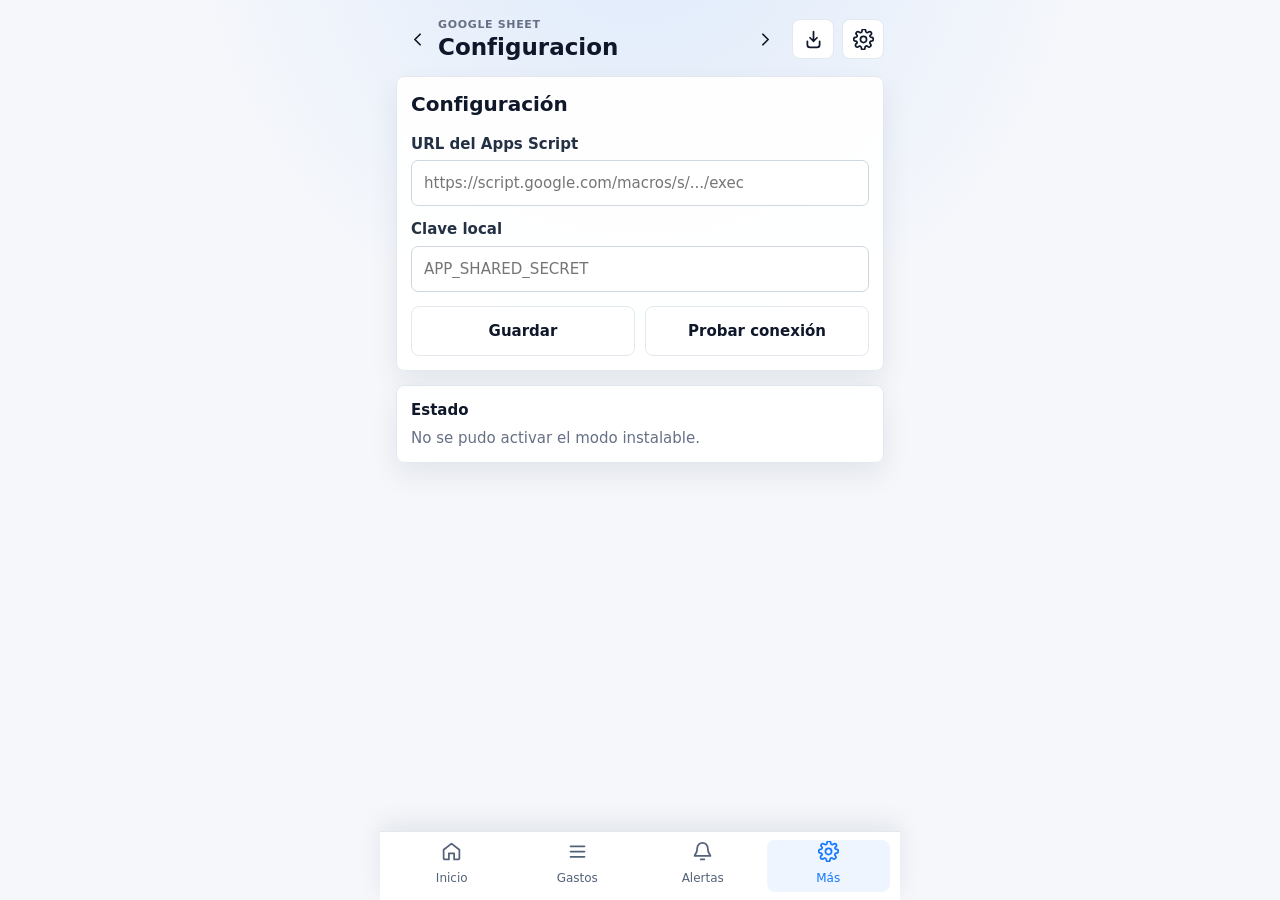
==== commit 7b3716c6: "Add files via upload" ====
--- a/index.html
+++ b/index.html
@@ -1,8887 +1,187 @@
-<!DOCTYPE html>
+<!doctype html>
 <html lang="es">
-<head>
-  <meta charset="UTF-8">
-  <meta name="viewport" content="width=device-width, initial-scale=1.0, maximum-scale=1.0, user-scalable=no">
-  <title>Inventario ET/CD</title>
-  <link rel="manifest" href="./manifest.json">
-  <meta name="theme-color" content="#0d1117">
-  <style>
-    * { box-sizing: border-box; }
-    :root {
-      --bg:#0d1117;
-      --surface:#161b22;
-      --surface2:#1c2330;
-      --border:#30363d;
-      --accent:#f0a500;
-      --text:#e6edf3;
-      --muted:#7d8590;
-      --ok:#3fb950;
-      --warn:#d29922;
-      --danger:#f85149;
-      --blue:#58a6ff;
-    }
-    html,body {
-      margin:0;
-      min-height:100%;
-      background:var(--bg);
-      color:var(--text);
-      font-family:Arial,sans-serif;
-    }
-    body { min-height:100vh; }
-    .header {
-      position:sticky;
-      top:0;
-      z-index:10;
-      display:flex;
-      align-items:center;
-      justify-content:space-between;
-      gap:.8rem;
-      padding:.9rem 1rem;
-      background:var(--surface);
-      border-bottom:1px solid var(--border);
-    }
-    .brand-title {
-      font-size:1.2rem;
-      font-weight:700;
-      color:var(--accent);
-    }
-    .brand-sub {
-      margin-top:.15rem;
-      font-size:.74rem;
-      color:var(--muted);
-    }
-    .status {
-      padding:.35rem .55rem;
-      border:1px solid var(--border);
-      border-radius:999px;
-      font-size:.72rem;
-      font-weight:700;
-      white-space:nowrap;
-    }
-    .status.ok { color:var(--ok); border-color:#238636; }
-    .status.warn { color:var(--warn); border-color:#9e6a03; }
-    .status.err { color:var(--danger); border-color:#8b3030; }
-    .wrap {
-      min-height:calc(100vh - 65px);
-      display:flex;
-      align-items:center;
-      justify-content:center;
-      padding:1rem;
-    }
-    .card {
-      width:100%;
-      max-width:390px;
-      padding:1.25rem;
-      background:var(--surface);
-      border:1px solid var(--border);
-      border-radius:10px;
-      box-shadow:0 8px 24px rgba(0,0,0,.35);
-    }
-    h1 {
-      margin:0 0 .35rem;
-      font-size:1.4rem;
-      color:var(--accent);
-    }
-    .lead {
-      margin:0 0 1.1rem;
-      color:var(--muted);
-      font-size:.88rem;
-      line-height:1.4;
-    }
-    .field { margin-bottom:.9rem; }
-    .field label {
-      display:block;
-      margin-bottom:.35rem;
-      color:var(--muted);
-      font-size:.76rem;
-      font-weight:700;
-      text-transform:uppercase;
-      letter-spacing:.05em;
-    }
-    .field input {
-      width:100%;
-      padding:.75rem .8rem;
-      border:1px solid var(--border);
-      border-radius:6px;
-      background:var(--bg);
-      color:var(--text);
-      font-size:1rem;
-      outline:none;
-    }
-    .field input:focus { border-color:var(--accent); }
-    .pin-input {
-      letter-spacing:.35rem;
-      font-size:1.2rem !important;
-      text-align:center;
-    }
-    .btn {
-      width:100%;
-      border:0;
-      border-radius:6px;
-      padding:.78rem 1rem;
-      font-size:.95rem;
-      font-weight:700;
-      cursor:pointer;
-    }
-    .btn:disabled { opacity:.5; cursor:not-allowed; }
-    .btn-primary { background:var(--accent); color:#111; }
-    .btn-secondary {
-      margin-top:.6rem;
-      background:var(--surface2);
-      color:var(--text);
-      border:1px solid var(--border);
-    }
-    .message {
-      display:none;
-      margin:.9rem 0 0;
-      padding:.65rem .75rem;
-      border-radius:6px;
-      font-size:.82rem;
-      line-height:1.35;
-    }
-    .message.show { display:block; }
-    .message.ok { color:var(--ok); background:#0d2e1a; border:1px solid #1a4d2a; }
-    .message.warn { color:var(--warn); background:#2a1f00; border:1px solid #4a3800; }
-    .message.err { color:var(--danger); background:#2d1515; border:1px solid #5a2020; }
-    .user-box {
-      margin:.2rem 0 1rem;
-      padding:.75rem;
-      border:1px solid var(--border);
-      border-radius:6px;
-      background:var(--surface2);
-    }
-    .user-name { font-weight:700; }
-    .user-id { margin-top:.18rem; color:var(--muted); font-size:.78rem; }
-    .screen { display:none; }
-    .screen.active { display:block; }
-    .footer {
-      margin-top:1rem;
-      text-align:center;
-      color:var(--muted);
-      font-size:.72rem;
-    }
-    .dashboard {
-      width:100%;
-      max-width:560px;
-    }
-    .dashboard .card { max-width:none; }
-    .ok-panel {
-      margin-top:1rem;
-      padding:1rem;
-      border-radius:8px;
-      background:#0d2e1a;
-      border:1px solid #1a4d2a;
-      color:var(--ok);
-      line-height:1.45;
-    }
+  <head>
+    <meta charset="utf-8" />
+    <meta name="viewport" content="width=device-width, initial-scale=1" />
+    <title>Gastos</title>
+    <meta name="theme-color" content="#1677ff" />
+    <meta name="mobile-web-app-capable" content="yes" />
+    <meta name="apple-mobile-web-app-title" content="Gastos" />
+    <link rel="manifest" href="./manifest.webmanifest" />
+    <link rel="icon" href="./icon.svg" type="image/svg+xml" />
+    <link rel="apple-touch-icon" href="./apple-touch-icon.png" />
+    <link rel="stylesheet" href="./styles.css?v=4" />
+  </head>
+  <body>
+    <main class="app-shell">
+      <header class="app-header">
+        <div class="month-picker">
+          <button id="prevMonth" class="icon-button ghost" type="button" aria-label="Mes anterior">
+            <svg viewBox="0 0 24 24" aria-hidden="true"><path d="m15 18-6-6 6-6" /></svg>
+          </button>
+          <div class="month-title">
+            <p class="eyebrow">Google Sheet</p>
+            <select id="monthSelect" class="month-select" aria-label="Elegir mes"></select>
+            <h1 id="monthTitle">Gastos</h1>
+          </div>
+          <button id="nextMonth" class="icon-button ghost" type="button" aria-label="Mes siguiente">
+            <svg viewBox="0 0 24 24" aria-hidden="true"><path d="m9 18 6-6-6-6" /></svg>
+          </button>
+        </div>
+        <div class="top-actions">
+          <button id="installButton" class="icon-button" type="button" aria-label="Instalar app" title="Instalar app">
+            <svg viewBox="0 0 24 24" aria-hidden="true">
+              <path d="M12 3v11m0 0 4-4m-4 4-4-4" />
+              <path d="M5 14v4a3 3 0 0 0 3 3h8a3 3 0 0 0 3-3v-4" />
+            </svg>
+          </button>
+          <button id="settingsButton" class="icon-button" type="button" aria-label="Configurar" title="Configurar">
+            <svg viewBox="0 0 24 24" aria-hidden="true">
+              <path d="M12 15.5a3.5 3.5 0 1 0 0-7 3.5 3.5 0 0 0 0 7Z" />
+              <path d="M19.4 15a1.8 1.8 0 0 0 .36 1.98l.05.05a2.1 2.1 0 1 1-2.97 2.97l-.05-.05a1.8 1.8 0 0 0-1.98-.36 1.8 1.8 0 0 0-1.1 1.66V21.4a2.1 2.1 0 1 1-4.2 0v-.08a1.8 1.8 0 0 0-1.1-1.66 1.8 1.8 0 0 0-1.98.36l-.05.05a2.1 2.1 0 1 1-2.97-2.97l.05-.05A1.8 1.8 0 0 0 4.6 15a1.8 1.8 0 0 0-1.66-1.1H2.86a2.1 2.1 0 1 1 0-4.2h.08A1.8 1.8 0 0 0 4.6 8.6a1.8 1.8 0 0 0-.36-1.98l-.05-.05a2.1 2.1 0 1 1 2.97-2.97l.05.05A1.8 1.8 0 0 0 9.2 4a1.8 1.8 0 0 0 1.1-1.66V2.26a2.1 2.1 0 1 1 4.2 0v.08A1.8 1.8 0 0 0 15.6 4a1.8 1.8 0 0 0 1.98-.36l.05-.05a2.1 2.1 0 1 1 2.97 2.97l-.05.05A1.8 1.8 0 0 0 19.4 8.6a1.8 1.8 0 0 0 1.66 1.1h.08a2.1 2.1 0 1 1 0 4.2h-.08A1.8 1.8 0 0 0 19.4 15Z" />
+            </svg>
+          </button>
+        </div>
+      </header>
 
-    .app-toolbar {
-      display:flex;
-      align-items:center;
-      justify-content:space-between;
-      gap:.75rem;
-      margin-bottom:.8rem;
-    }
-    .app-toolbar h2 {
-      margin:0;
-      color:var(--accent);
-      font-size:1.05rem;
-    }
-    .mini-status {
-      color:var(--muted);
-      font-size:.75rem;
-      text-align:right;
-    }
-    .inst-list {
-      display:grid;
-      gap:.65rem;
-      margin-top:.8rem;
-    }
-    .inst-card {
-      padding:.8rem .9rem;
-      background:var(--surface2);
-      border:1px solid var(--border);
-      border-radius:8px;
-    }
-    .inst-name {
-      font-weight:700;
-      color:var(--text);
-      line-height:1.25;
-    }
-    .inst-meta {
-      margin-top:.35rem;
-      color:var(--muted);
-      font-size:clamp(.9rem, 3.7vw, 1rem);
-    }
-
-    /* v0.7.8 — mejor lectura en celular */
-    body {
-      font-size:clamp(17px, 4vw, 20px);
-    }
-    h1 {
-      font-size:clamp(1.75rem, 7vw, 2.25rem);
-    }
-    button,
-    input {
-      font-size:clamp(1rem, 4vw, 1.12rem);
-    }
-    .btn {
-      min-height:54px;
-    }
-    .inst-card {
-      padding:1rem 1.05rem;
-      cursor:pointer;
-      transition:transform .08s ease, opacity .08s ease;
-    }
-    .inst-card:active {
-      transform:scale(.99);
-    }
-    .inst-name {
-      font-size:clamp(1.05rem, 4.6vw, 1.28rem);
-    }
-    .inst-status {
-      margin-top:.45rem;
-      font-size:clamp(.88rem, 3.6vw, .98rem);
-      font-weight:700;
-    }
-    .inst-card.autorizada {
-      border-color:rgba(46, 204, 113, .55);
-    }
-    .inst-card.autorizada .inst-status {
-      color:#6ee7a2;
-    }
-    .inst-card.bloqueada {
-      opacity:.72;
-      border-style:dashed;
-    }
-    .inst-card.bloqueada .inst-status {
-      color:#ffcf66;
-    }
-    .inst-card.sin-hoja {
-      opacity:.58;
-      cursor:default;
-    }
-    .inst-card.sin-hoja .inst-status {
-      color:var(--muted);
-    }
-    .empty-state {
-      padding:1rem;
-      border:1px dashed var(--border);
-      border-radius:8px;
-      color:var(--muted);
-      text-align:center;
-      line-height:1.4;
-    }
-  
-    /* v0.7.8 — solicitud de acceso */
-    .modal-backdrop {
-      position: fixed;
-      inset: 0;
-      z-index: 100;
-      display: none;
-      align-items: center;
-      justify-content: center;
-      padding: 1rem;
-      background: rgba(0,0,0,.72);
-    }
-    .modal-backdrop.show { display: flex; }
-    .modal-card {
-      width: 100%;
-      max-width: 430px;
-      padding: 1.25rem;
-      background: var(--surface);
-      border: 1px solid var(--border);
-      border-radius: 14px;
-      box-shadow: 0 14px 40px rgba(0,0,0,.5);
-    }
-    .modal-card h3 {
-      margin: 0 0 .7rem;
-      color: var(--accent);
-      font-size: clamp(1.35rem, 5vw, 1.65rem);
-    }
-    .modal-card p {
-      margin: .4rem 0 1rem;
-      color: var(--muted);
-      line-height: 1.45;
-    }
-    .modal-actions {
-      display: grid;
-      grid-template-columns: 1fr 1fr;
-      gap: .75rem;
-      margin-top: 1rem;
-    }
-    .modal-actions .btn { margin: 0; }
-    .inst-card.pendiente {
-      border-color: rgba(255, 193, 7, .55);
-    }
-    .inst-card.pendiente .inst-status {
-      color: #ffcf66;
-    }
-
-
-    /* v0.7.8 — administración de solicitudes */
-    .admin-list {
-      display:grid;
-      gap:.75rem;
-      margin-top:.9rem;
-    }
-
-    .request-card {
-      padding:1rem;
-      background:var(--surface2);
-      border:1px solid var(--border);
-      border-radius:10px;
-    }
-
-    .request-user {
-      font-weight:700;
-      font-size:clamp(1.05rem, 4.5vw, 1.25rem);
-    }
-
-    .request-meta {
-      margin-top:.35rem;
-      color:var(--muted);
-      font-size:clamp(.88rem, 3.5vw, .98rem);
-      line-height:1.45;
-    }
-
-    .request-installation {
-      margin-top:.55rem;
-      color:var(--accent);
-      font-weight:700;
-    }
-
-    .request-actions {
-      display:grid;
-      grid-template-columns:1fr 1fr;
-      gap:.7rem;
-      margin-top:.9rem;
-    }
-
-    .btn-danger {
-      background:#5a2020;
-      color:#fff;
-      border:1px solid #8b3030;
-    }
-
-    .btn-ok {
-      background:#1a4d2a;
-      color:#fff;
-      border:1px solid #238636;
-    }
-
-
-    /* v0.7.8 — inventario de equipos */
-    .equipment-list {
-      display:grid;
-      gap:.65rem;
-      margin-top:.8rem;
-    }
-
-    .equipment-card {
-      padding:1rem 1.05rem;
-      background:var(--surface2);
-      border:1px solid var(--border);
-      border-radius:9px;
-    }
-
-    .equipment-name {
-      font-size:clamp(1.03rem, 4.4vw, 1.23rem);
-      font-weight:700;
-      line-height:1.28;
-      color:var(--text);
-    }
-
-    .equipment-meta {
-      margin-top:.35rem;
-      color:var(--muted);
-      font-size:clamp(.88rem, 3.6vw, .98rem);
-      line-height:1.35;
-    }
-
-    .equipment-status {
-      margin-top:.45rem;
-      font-size:clamp(.84rem, 3.4vw, .94rem);
-      font-weight:700;
-    }
-
-    .equipment-status.complete { color:var(--ok); }
-    .equipment-status.incomplete { color:var(--warn); }
-
-    .back-row {
-      display:flex;
-      align-items:center;
-      gap:.7rem;
-      margin-bottom:.9rem;
-    }
-
-    .back-row .btn {
-      width:auto;
-      min-height:46px;
-      padding:.55rem .8rem;
-      margin:0;
-    }
-
-    .installation-title {
-      flex:1;
-      min-width:0;
-    }
-
-    .installation-title h1 {
-      margin:0;
-      line-height:1.15;
-    }
-
-    .installation-title .lead {
-      margin:.25rem 0 0;
-    }
-
-
-    /* v0.7.8 — detalle de equipo */
-    .equipment-card {
-      cursor:pointer;
-    }
-
-    .detail-grid {
-      display:grid;
-      gap:.65rem;
-      margin-top:.8rem;
-    }
-
-    .detail-row {
-      padding:.8rem .9rem;
-      background:var(--surface2);
-      border:1px solid var(--border);
-      border-radius:9px;
-    }
-
-    .detail-label {
-      color:var(--muted);
-      font-size:clamp(.82rem,3.2vw,.93rem);
-      margin-bottom:.2rem;
-    }
-
-    .detail-value {
-      color:var(--text);
-      font-size:clamp(1rem,4vw,1.15rem);
-      font-weight:600;
-      overflow-wrap:anywhere;
-    }
-
-    .detail-value.missing {
-      color:var(--warn);
-    }
-
-    .section-title {
-      margin:1.15rem 0 .55rem;
-      font-size:clamp(1.08rem,4.2vw,1.28rem);
-    }
-
-    .comment-card, .photo-card {
-      padding:.85rem .9rem;
-      margin-top:.55rem;
-      background:var(--surface2);
-      border:1px solid var(--border);
-      border-radius:9px;
-    }
-
-    .comment-text {
-      white-space:pre-wrap;
-      line-height:1.4;
-    }
-
-    .comment-meta, .photo-meta {
-      margin-top:.35rem;
-      color:var(--muted);
-      font-size:.9rem;
-    }
-
-    .policy-note {
-      margin:.85rem 0 0;
-      padding:.8rem .9rem;
-      border:1px dashed var(--border);
-      border-radius:9px;
-      color:var(--muted);
-      font-size:.9rem;
-      line-height:1.4;
-    }
-
-
-    /* v0.7.8 — menú intermedio del equipo */
-    .equipment-menu {
-      display:grid;
-      gap:1rem;
-      margin-top:1rem;
-    }
-
-    .equipment-menu-btn {
-      min-height:92px;
-      padding:1.1rem 1rem;
-      border-radius:12px;
-      border:1px solid var(--border);
-      background:var(--surface2);
-      color:var(--text);
-      font-size:clamp(1.2rem,5vw,1.5rem);
-      font-weight:800;
-      letter-spacing:.03em;
-      cursor:pointer;
-      text-align:left;
-    }
-
-    .equipment-menu-btn small {
-      display:block;
-      margin-top:.3rem;
-      color:var(--muted);
-      font-size:clamp(.84rem,3.3vw,.95rem);
-      font-weight:500;
-      letter-spacing:0;
-    }
-
-
-    /* v0.7.8 — fotos reales y contadores */
-    .menu-count {
-      float:right;
-      min-width:2rem;
-      padding:.12rem .5rem;
-      border-radius:999px;
-      background:rgba(255,255,255,.08);
-      color:var(--text);
-      text-align:center;
-      font-size:.95rem;
-      font-weight:800;
-    }
-
-    .photo-card {
-      overflow:hidden;
-    }
-
-    .photo-image-wrap {
-      margin:-.1rem -.1rem .75rem;
-      border-radius:8px;
-      overflow:hidden;
-      background:#111;
-      min-height:140px;
-      display:flex;
-      align-items:center;
-      justify-content:center;
-    }
-
-    .photo-image {
-      display:block;
-      width:100%;
-      max-height:520px;
-      object-fit:contain;
-      background:#111;
-    }
-
-    .photo-fallback {
-      padding:1rem;
-      color:var(--muted);
-      text-align:center;
-      line-height:1.4;
-    }
-
-    .photo-open-link {
-      display:inline-block;
-      margin-top:.55rem;
-      color:var(--accent);
-      text-decoration:none;
-      font-weight:700;
-    }
-
-
-    /* v0.7.8 — alta de comentarios */
-    .comment-editor {
-      margin-bottom:1rem;
-      padding:1rem;
-      background:var(--surface2);
-      border:1px solid var(--border);
-      border-radius:10px;
-    }
-
-    .comment-editor label {
-      display:block;
-      margin-bottom:.45rem;
-      font-weight:700;
-    }
-
-    .comment-editor textarea {
-      width:100%;
-      min-height:110px;
-      box-sizing:border-box;
-      resize:vertical;
-      padding:.8rem .9rem;
-      border-radius:9px;
-      border:1px solid var(--border);
-      background:var(--surface);
-      color:var(--text);
-      font:inherit;
-      line-height:1.4;
-    }
-
-    .comment-editor .btn {
-      margin-top:.7rem;
-    }
-
-
-    /* v0.7.8 — cola offline de comentarios */
-    .sync-pending {
-      color:var(--warn);
-      font-weight:700;
-    }
-
-    .sync-ok {
-      color:var(--ok);
-      font-weight:700;
-    }
-
-    .sync-error {
-      color:#ff7b72;
-      font-weight:700;
-    }
-
-    .queue-status {
-      margin-top:.55rem;
-      color:var(--muted);
-      font-size:.9rem;
-      line-height:1.35;
-    }
-
-
-    /* v0.7.8 — edición de datos online/offline */
-    .data-actions {
-      display:flex;
-      gap:.6rem;
-      flex-wrap:wrap;
-      margin:.8rem 0;
-    }
-
-    .data-edit-row {
-      display:grid;
-      gap:.45rem;
-      padding:.85rem 0;
-      border-bottom:1px solid var(--border);
-    }
-
-    .data-edit-row:last-child { border-bottom:none; }
-
-    .data-edit-label {
-      font-weight:700;
-      line-height:1.3;
-    }
-
-    .data-edit-input,
-    .data-edit-select {
-      width:100%;
-      box-sizing:border-box;
-      padding:.75rem .8rem;
-      border:1px solid var(--border);
-      border-radius:9px;
-      background:var(--surface);
-      color:var(--text);
-      font:inherit;
-    }
-
-    .data-field-note {
-      margin-top:.28rem;
-      font-size:.82rem;
-      color:var(--muted);
-      line-height:1.3;
-    }
-
-    .data-field-note.pending-sync { color:var(--warn); font-weight:700; }
-    .data-field-note.pending-review { color:var(--warn); font-weight:700; }
-    .data-field-note.conflict { color:#ff7b72; font-weight:700; }
-
-    .conflict-values {
-      display:grid;
-      gap:.35rem;
-      margin:.6rem 0;
-      padding:.7rem;
-      border-radius:8px;
-      background:var(--surface2);
-      font-size:.9rem;
-    }
-
-    .conflict-values strong { color:var(--text); }
-
-
-    /* v0.7.8 — bloqueo visual durante operaciones */
-    .busy-overlay {
-      position:fixed;
-      inset:0;
-      z-index:99999;
-      display:none;
-      align-items:center;
-      justify-content:center;
-      padding:1.5rem;
-      background:rgba(13,17,23,.86);
-      backdrop-filter:blur(3px);
-      -webkit-backdrop-filter:blur(3px);
-      touch-action:none;
-    }
-    .busy-overlay.show { display:flex; }
-    .busy-box {
-      width:min(320px, 88vw);
-      padding:1.35rem 1.1rem;
-      border:1px solid var(--border);
-      border-radius:14px;
-      background:var(--surface);
-      box-shadow:0 18px 50px rgba(0,0,0,.55);
-      text-align:center;
-    }
-    .busy-spinner {
-      width:54px;
-      height:54px;
-      margin:0 auto .95rem;
-      border:5px solid rgba(240,165,0,.22);
-      border-top-color:var(--accent);
-      border-radius:50%;
-      animation:busy-spin .78s linear infinite;
-    }
-    .busy-title {
-      color:var(--text);
-      font-size:1.05rem;
-      font-weight:700;
-      line-height:1.25;
-    }
-    .busy-sub {
-      margin-top:.45rem;
-      color:var(--muted);
-      font-size:.82rem;
-      line-height:1.35;
-    }
-    @keyframes busy-spin { to { transform:rotate(360deg); } }
-
-
-    /* v0.7.8 — fotos online/offline */
-    .photo-editor {margin-bottom:1rem;padding:1rem;background:var(--surface2);border:1px solid var(--border);border-radius:10px;}
-    .photo-actions {display:flex;gap:.65rem;flex-wrap:wrap;}
-    .photo-pending-title {margin:.9rem 0 .55rem;font-weight:700;color:var(--text);}
-    .photo-pending-card {border:1px dashed var(--accent);}
-    .photo-pending-badge {display:inline-block;margin-top:.45rem;font-size:.82rem;font-weight:700;color:var(--warn);}
-
-
-    /* v0.7.8 — propuestas de fotos con validación administrativa */
-    .photo-pending-server {
-      border:1px dashed var(--accent);
-      background:var(--surface2);
-    }
-    .photo-pending-server .photo-pending-badge {
-      display:inline-block;
-      margin-top:.45rem;
-      font-size:.82rem;
-      font-weight:700;
-      color:var(--warn);
-    }
-    .photo-replace-actions {
-      display:flex;
-      gap:.55rem;
-      flex-wrap:wrap;
-      margin-top:.65rem;
-    }
-    .admin-photo-preview {
-      width:100%;
-      max-height:240px;
-      object-fit:contain;
-      border-radius:8px;
-      background:#0d1117;
-      margin-top:.55rem;
-    }
-    .admin-photo-pair {
-      display:grid;
-      grid-template-columns:repeat(auto-fit,minmax(140px,1fr));
-      gap:.7rem;
-      margin-top:.65rem;
-    }
-    .admin-photo-label {
-      font-size:.8rem;
-      font-weight:700;
-      color:var(--muted);
-      margin-bottom:.3rem;
-    }
-
-
-    /* v0.7.8 — acciones de foto offline + validación */
-    .photo-request-note {
-      margin-top:.45rem;
-      font-size:.82rem;
-      font-weight:700;
-      color:var(--warn);
-    }
-
-    .photo-request-delete {
-      border-color:#b94a48;
-    }
-
-    .photo-pending-server .photo-image-wrap:empty {
-      display:none;
-    }
-
-
-    /* v0.7.8 — visor de fotos para revisión ADMIN */
-    .photo-viewer {
-      position:fixed;
-      inset:0;
-      z-index:100000;
-      display:none;
-      flex-direction:column;
-      background:rgba(4,8,12,.97);
-      color:var(--text);
-    }
-
-    .photo-viewer.show {
-      display:flex;
-    }
-
-    .photo-viewer-bar {
-      display:flex;
-      align-items:center;
-      gap:.55rem;
-      flex-wrap:wrap;
-      padding:.7rem;
-      background:var(--surface);
-      border-bottom:1px solid var(--border);
-      box-shadow:0 3px 16px rgba(0,0,0,.35);
-    }
-
-    .photo-viewer-title {
-      flex:1 1 180px;
-      min-width:0;
-      font-weight:700;
-      overflow:hidden;
-      text-overflow:ellipsis;
-      white-space:nowrap;
-    }
-
-    .photo-viewer-zoom {
-      min-width:62px;
-      text-align:center;
-      color:var(--muted);
-      font-size:.85rem;
-      font-weight:700;
-    }
-
-    .photo-viewer-body {
-      flex:1;
-      overflow:auto;
-      padding:1rem;
-      display:block;
-      text-align:center;
-      overscroll-behavior:contain;
-    }
-
-    .photo-viewer-img {
-      display:inline-block;
-      width:100%;
-      max-width:none;
-      height:auto;
-      object-fit:contain;
-      border-radius:8px;
-      box-shadow:0 12px 40px rgba(0,0,0,.55);
-      user-select:none;
-      -webkit-user-drag:none;
-    }
-
-    .admin-photo-preview {
-      cursor:zoom-in;
-    }
-
-    .admin-photo-open {
-      margin-top:.5rem;
-      width:100%;
-    }
-
-
-    /* v0.7.8 — altas/bajas de equipos con trabajo offline */
-    .equipment-actions {
-      display:flex;
-      gap:.65rem;
-      flex-wrap:wrap;
-      margin-top:.8rem;
-    }
-
-    .equipment-card.proposed {
-      border-style:dashed;
-      border-color:var(--accent);
-      cursor:default;
-    }
-
-    .equipment-card.pending-delete {
-      border-color:#b94a48;
-    }
-
-    .equipment-proposal-note {
-      margin-top:.45rem;
-      font-size:.82rem;
-      font-weight:700;
-      color:var(--warn);
-    }
-
-    .new-equipment-form {
-      display:grid;
-      gap:.85rem;
-    }
-
-    .new-equipment-row {
-      display:grid;
-      gap:.35rem;
-    }
-
-    .new-equipment-row label {
-      font-weight:700;
-      color:var(--text);
-    }
-
-    .new-equipment-row input,
-    .new-equipment-row select {
-      width:100%;
-      box-sizing:border-box;
-      border:1px solid var(--border);
-      border-radius:8px;
-      padding:.72rem .75rem;
-      background:var(--surface2);
-      color:var(--text);
-      font:inherit;
-    }
-
-    .new-equipment-help {
-      color:var(--muted);
-      font-size:.8rem;
-      line-height:1.35;
-    }
-
-    .proposal-summary {
-      display:grid;
-      gap:.35rem;
-      margin-top:.65rem;
-      padding:.75rem;
-      border:1px solid var(--border);
-      border-radius:8px;
-      background:var(--surface2);
-      font-size:.88rem;
-    }
-
-    .proposal-summary-row {
-      display:grid;
-      grid-template-columns:minmax(120px, .9fr) minmax(0, 1.6fr);
-      gap:.6rem;
-      align-items:start;
-    }
-
-    .proposal-summary-row strong {
-      color:var(--muted);
-      font-weight:700;
-    }
-
-
-    /* ========================================================
-       v0.7.8 — TIPOGRAFÍA RESPONSIVE Y LEGIBILIDAD MÓVIL
-       ======================================================== */
-    html {
-      font-size:clamp(17px, 4.45vw, 20px);
-      -webkit-text-size-adjust:100%;
-      text-size-adjust:100%;
-    }
-
-    body {
-      font-size:1rem;
-      line-height:1.5;
-    }
-
-    .brand-title {
-      font-size:clamp(1.18rem, 5.3vw, 1.42rem);
-      line-height:1.15;
-    }
-
-    .brand-sub {
-      font-size:clamp(.84rem, 3.5vw, .96rem);
-    }
-
-    .status {
-      font-size:clamp(.8rem, 3.25vw, .92rem);
-      line-height:1.2;
-      padding:.42rem .62rem;
-    }
-
-    h1 {
-      font-size:clamp(1.65rem, 7vw, 2.25rem);
-      line-height:1.12;
-    }
-
-    .lead {
-      font-size:clamp(.95rem, 3.9vw, 1.08rem);
-      line-height:1.5;
-    }
-
-    .field label {
-      font-size:clamp(.87rem, 3.55vw, .98rem);
-      line-height:1.25;
-    }
-
-    .field input,
-    .data-edit-input,
-    .data-edit-select,
-    .new-equipment-row input,
-    .new-equipment-row select,
-    .comment-editor textarea {
-      font-size:clamp(1rem, 4.15vw, 1.12rem);
-      min-height:52px;
-    }
-
-    .comment-editor textarea {
-      min-height:125px;
-    }
-
-    .btn {
-      min-height:54px;
-      font-size:clamp(1rem, 4.15vw, 1.14rem);
-      line-height:1.2;
-      padding:.82rem 1rem;
-    }
-
-    .message {
-      font-size:clamp(.92rem, 3.75vw, 1.02rem);
-      line-height:1.45;
-    }
-
-    .user-name {
-      font-size:clamp(1.05rem, 4.3vw, 1.2rem);
-    }
-
-    .user-id,
-    .mini-status {
-      font-size:clamp(.86rem, 3.45vw, .96rem);
-      line-height:1.35;
-    }
-
-    .app-toolbar h2 {
-      font-size:clamp(1.2rem, 4.8vw, 1.45rem);
-      line-height:1.2;
-    }
-
-    .inst-meta,
-    .inst-status,
-    .request-meta,
-    .equipment-meta,
-    .equipment-status,
-    .detail-label,
-    .comment-meta,
-    .photo-meta,
-    .policy-note,
-    .queue-status,
-    .data-field-note,
-    .conflict-values,
-    .photo-pending-badge,
-    .photo-pending-server .photo-pending-badge,
-    .admin-photo-label,
-    .photo-request-note,
-    .photo-viewer-zoom,
-    .equipment-proposal-note,
-    .new-equipment-help,
-    .proposal-summary,
-    .busy-sub {
-      font-size:clamp(.9rem, 3.6vw, 1rem);
-      line-height:1.4;
-    }
-
-    .detail-value,
-    .comment-text {
-      font-size:clamp(1rem, 4vw, 1.12rem);
-      line-height:1.48;
-    }
-
-    .section-title {
-      font-size:clamp(1.15rem, 4.7vw, 1.38rem);
-      line-height:1.25;
-    }
-
-    .equipment-menu-btn {
-      font-size:clamp(1.22rem, 5vw, 1.5rem);
-    }
-
-    .equipment-menu-btn small {
-      font-size:clamp(.92rem, 3.7vw, 1.02rem);
-      line-height:1.4;
-    }
-
-    .busy-title {
-      font-size:clamp(1.08rem, 4.4vw, 1.22rem);
-    }
-
-    .footer {
-      margin-top:1.25rem;
-      padding-top:.9rem;
-      border-top:1px solid rgba(125,133,144,.18);
-      font-size:clamp(.78rem, 3.15vw, .9rem);
-      line-height:1.4;
-    }
-
-    .footer-version {
-      color:var(--muted);
-      font-weight:700;
-    }
-
-    .footer-credit {
-      margin-top:.4rem;
-      color:var(--muted);
-      opacity:.9;
-      font-size:clamp(.74rem, 2.95vw, .86rem);
-      line-height:1.45;
-    }
-
-    @media (max-width: 520px) {
-      .header {
-        align-items:flex-start;
-        gap:.6rem;
-        padding:.82rem .78rem;
-      }
-
-      .wrap {
-        padding:.7rem;
-        align-items:flex-start;
-      }
-
-      .card {
-        max-width:none;
-        padding:1.05rem;
-        border-radius:12px;
-      }
-
-      .app-toolbar {
-        align-items:flex-start;
-      }
-
-      .back-row {
-        align-items:flex-start;
-      }
-
-      .back-row .btn {
-        min-height:50px;
-      }
-
-      .modal-card {
-        padding:1.05rem;
-      }
-
-      .request-actions,
-      .modal-actions {
-        grid-template-columns:1fr;
-      }
-
-      .photo-actions,
-      .photo-replace-actions,
-      .equipment-actions,
-      .data-actions {
-        display:grid;
-        grid-template-columns:1fr;
-      }
-
-      .photo-actions .btn,
-      .photo-replace-actions .btn,
-      .equipment-actions .btn,
-      .data-actions .btn {
-        width:100%;
-        margin-top:0;
-      }
-
-      .proposal-summary-row {
-        grid-template-columns:1fr;
-        gap:.18rem;
-      }
-
-      .photo-viewer-bar {
-        gap:.42rem;
-      }
-
-      .photo-viewer-bar .btn {
-        width:auto;
-        min-height:48px;
-        padding:.62rem .72rem;
-        font-size:.92rem;
-      }
-
-      .photo-viewer-title {
-        flex-basis:100%;
-      }
-    }
-
-    @media (min-width: 700px) {
-      html {
-        font-size:18px;
-      }
-
-      .card {
-        max-width:620px;
-      }
-
-      .dashboard {
-        max-width:760px;
-      }
-    }
-
-
-    /* ========================================================
-       v0.7.8 — FIX TARJETAS DE FOTO
-       Evita que "Abrir foto" invada fecha/autor.
-       ======================================================== */
-    .photo-card {
-      display:block;
-      overflow:hidden;
-    }
-
-    .photo-title {
-      display:block;
-      margin-top:.15rem;
-      margin-bottom:.15rem;
-      line-height:1.3;
-    }
-
-    .photo-meta {
-      display:block;
-      width:100%;
-      position:relative;
-      margin-top:.2rem;
-      margin-bottom:0;
-      line-height:1.45;
-      overflow-wrap:anywhere;
-      box-sizing:border-box;
-    }
-
-    .photo-actions-row {
-      display:grid;
-      grid-template-columns:1fr;
-      gap:.65rem;
-      width:100%;
-      margin-top:.9rem;
-      clear:both;
-      box-sizing:border-box;
-    }
-
-    .photo-actions-row .btn {
-      display:flex;
-      align-items:center;
-      justify-content:center;
-      width:100%;
-      min-height:54px;
-      margin:0;
-      box-sizing:border-box;
-      text-decoration:none;
-      line-height:1.2;
-    }
-
-    .photo-actions-row a.btn {
-      text-align:center;
-    }
-
-    @media (min-width:700px) {
-      .photo-actions-row {
-        grid-template-columns:repeat(3, minmax(0, 1fr));
-      }
-
-      .photo-actions-row .btn {
-        min-width:0;
-      }
-    }
-
-
-    /* ========================================================
-       v0.7.8 — TIPOGRAFÍA RESPONSIVE REFINADA
-       Más legible en celular sin sobredimensionar tablet/PC.
-       ======================================================== */
-
-    /* Escala base por ancho real de pantalla */
-    html {
-      font-size:clamp(18px, 4.8vw, 20px);
-    }
-
-    body {
-      line-height:1.52;
-    }
-
-    /* Cabecera */
-    .brand-title {
-      font-size:clamp(1.28rem, 5.8vw, 1.52rem);
-      line-height:1.12;
-    }
-
-    .brand-sub {
-      font-size:clamp(.9rem, 3.8vw, 1rem);
-      line-height:1.25;
-    }
-
-    .status {
-      font-size:clamp(.88rem, 3.6vw, .98rem);
-      padding:.46rem .68rem;
-    }
-
-    /* Títulos y textos principales */
-    h1 {
-      font-size:clamp(1.72rem, 7vw, 2.18rem);
-    }
-
-    .app-toolbar h2 {
-      font-size:clamp(1.28rem, 5.2vw, 1.55rem);
-    }
-
-    .lead {
-      font-size:clamp(1rem, 4.15vw, 1.12rem);
-      line-height:1.52;
-    }
-
-    .section-title {
-      font-size:clamp(1.2rem, 4.9vw, 1.42rem);
-    }
-
-    /* Listas de instalaciones/equipos */
-    .inst-name,
-    .equipment-name {
-      font-size:clamp(1.12rem, 4.85vw, 1.34rem);
-      line-height:1.3;
-    }
-
-    .inst-meta,
-    .inst-status,
-    .equipment-meta,
-    .equipment-status,
-    .mini-status,
-    .request-meta {
-      font-size:clamp(.94rem, 3.9vw, 1.06rem);
-      line-height:1.42;
-    }
-
-    /* Datos técnicos */
-    .detail-label,
-    .data-field-note,
-    .policy-note,
-    .queue-status,
-    .conflict-values,
-    .proposal-summary,
-    .equipment-proposal-note,
-    .new-equipment-help {
-      font-size:clamp(.94rem, 3.9vw, 1.06rem);
-      line-height:1.45;
-    }
-
-    .detail-value,
-    .comment-text {
-      font-size:clamp(1.04rem, 4.3vw, 1.18rem);
-      line-height:1.5;
-    }
-
-    /* Fotos y comentarios */
-    .comment-meta,
-    .photo-meta,
-    .photo-pending-badge,
-    .photo-pending-server .photo-pending-badge,
-    .photo-request-note,
-    .admin-photo-label {
-      font-size:clamp(.92rem, 3.8vw, 1.04rem);
-      line-height:1.45;
-    }
-
-    .photo-title {
-      font-size:clamp(1.08rem, 4.45vw, 1.22rem);
-    }
-
-    /* Formularios */
-    .field label,
-    .new-equipment-row label {
-      font-size:clamp(.92rem, 3.8vw, 1.04rem);
-      line-height:1.3;
-    }
-
-    .field input,
-    .field select,
-    .data-edit-input,
-    .data-edit-select,
-    .new-equipment-row input,
-    .new-equipment-row select,
-    .comment-editor textarea {
-      font-size:clamp(1.04rem, 4.3vw, 1.16rem);
-      min-height:54px;
-      line-height:1.3;
-    }
-
-    /* Botones */
-    .btn {
-      min-height:56px;
-      font-size:clamp(1.04rem, 4.3vw, 1.18rem);
-      line-height:1.22;
-      padding:.86rem 1rem;
-    }
-
-    .equipment-menu-btn {
-      font-size:clamp(1.28rem, 5.25vw, 1.55rem);
-    }
-
-    .equipment-menu-btn small {
-      font-size:clamp(.96rem, 3.95vw, 1.08rem);
-      line-height:1.42;
-    }
-
-    /* Mensajes de estado/espera */
-    .message {
-      font-size:clamp(.98rem, 4.05vw, 1.1rem);
-      line-height:1.48;
-    }
-
-    .busy-title {
-      font-size:clamp(1.14rem, 4.7vw, 1.3rem);
-    }
-
-    .busy-sub {
-      font-size:clamp(.95rem, 3.9vw, 1.06rem);
-    }
-
-    /* Pie: legible pero discreto */
-    .footer {
-      font-size:clamp(.84rem, 3.4vw, .94rem);
-    }
-
-    .footer-credit {
-      font-size:clamp(.8rem, 3.2vw, .9rem);
-    }
-
-    /* Celulares angostos */
-    @media (max-width: 380px) {
-      html {
-        font-size:18px;
-      }
-
-      .header {
-        padding:.78rem .7rem;
-      }
-
-      .status {
-        font-size:.86rem;
-        padding:.42rem .58rem;
-      }
-
-      .card {
-        padding:.95rem;
-      }
-    }
-
-    /* Celulares medianos/grandes */
-    @media (min-width:381px) and (max-width:599px) {
-      html {
-        font-size:clamp(18.5px, 4.7vw, 20px);
-      }
-    }
-
-    /* Tablet: se evita que el texto crezca demasiado */
-    @media (min-width:600px) and (max-width:899px) {
-      html {
-        font-size:18px;
-      }
-
-      .card {
-        max-width:680px;
-      }
-
-      .dashboard {
-        max-width:820px;
-      }
-    }
-
-    /* Escritorio */
-    @media (min-width:900px) {
-      html {
-        font-size:17px;
-      }
-
-      .card {
-        max-width:680px;
-      }
-
-      .dashboard {
-        max-width:860px;
-      }
-    }
-
-
-    /* ========================================================
-       v0.7.8 — IDENTIDAD INSTITUCIONAL
-       ======================================================== */
-
-    .brand-block {
-      flex:1 1 auto;
-      min-width:0;
-    }
-
-    .brand-title {
-      white-space:nowrap;
-    }
-
-    /* Debe mantenerse siempre en una sola línea en la cabecera. */
-    .brand-sub {
-      display:block;
-      margin-top:.18rem;
-      white-space:nowrap;
-      overflow:visible;
-      font-size:clamp(.46rem, 2.15vw, .78rem) !important;
-      line-height:1.15 !important;
-      letter-spacing:-.018em;
-    }
-
-    .busy-brand {
-      display:none;
-      margin-bottom:1rem;
-    }
-
-    .busy-brand.show {
-      display:block;
-    }
-
-    .busy-brand-logo {
-      display:block;
-      width:clamp(92px, 27vw, 122px);
-      height:clamp(92px, 27vw, 122px);
-      object-fit:contain;
-      margin:0 auto .6rem;
-      border-radius:24%;
-    }
-
-    .busy-brand-sub {
-      color:var(--text);
-      font-weight:700;
-      white-space:nowrap;
-      font-size:clamp(.58rem, 2.65vw, .82rem);
-      line-height:1.2;
-      letter-spacing:-.015em;
-    }
-
-    /* En teléfonos muy angostos se libera algo más de ancho
-       reduciendo solamente el indicador de conexión. */
-    @media (max-width:420px) {
-      .header {
-        gap:.45rem;
-        padding-left:.72rem;
-        padding-right:.72rem;
-      }
-
-      .brand-sub {
-        font-size:clamp(.43rem, 2.05vw, .68rem) !important;
-        letter-spacing:-.025em;
-      }
-
-      .status {
-        flex:0 0 auto;
-        font-size:clamp(.72rem, 3.05vw, .84rem);
-        padding:.38rem .52rem;
-      }
-
-      .busy-box {
-        width:min(350px, 94vw);
-      }
-
-      .busy-brand-sub {
-        font-size:clamp(.54rem, 2.5vw, .72rem);
-      }
-    }
-
-
-    /* ========================================================
-       v0.7.8 — CABECERA INSTITUCIONAL MÁS LEGIBLE
-       ======================================================== */
-    .header.header-v077 {
-      display:block;
-      padding-top:.78rem;
-      padding-bottom:.58rem;
-    }
-
-    .header-main-row {
-      display:flex;
-      align-items:center;
-      justify-content:space-between;
-      gap:.65rem;
-      width:100%;
-    }
-
-    .header-main-row .brand-title {
-      flex:1 1 auto;
-      min-width:0;
-      white-space:nowrap;
-    }
-
-    .header-main-row .status {
-      flex:0 0 auto;
-    }
-
-    .header-v077 .brand-sub {
-      display:block;
-      width:100%;
-      margin-top:.34rem;
-      white-space:nowrap;
-      overflow:hidden;
-      text-overflow:clip;
-      font-size:clamp(.72rem, 3.15vw, .94rem) !important;
-      line-height:1.18 !important;
-      letter-spacing:-.018em;
-      font-weight:600;
-    }
-
-    @media (max-width:420px) {
-      .header.header-v077 {
-        padding-left:.72rem;
-        padding-right:.72rem;
-      }
-
-      .header-v077 .brand-sub {
-        font-size:clamp(.68rem, 3.02vw, .82rem) !important;
-        letter-spacing:-.025em;
-      }
-
-      .header-main-row .status {
-        font-size:clamp(.72rem, 3vw, .84rem);
-        padding:.38rem .52rem;
-      }
-    }
-
-    @media (min-width:421px) and (max-width:599px) {
-      .header-v077 .brand-sub {
-        font-size:clamp(.74rem, 3vw, .9rem) !important;
-      }
-    }
-
-    @media (min-width:600px) {
-      .header-v077 .brand-sub {
-        font-size:.9rem !important;
-      }
-    }
-
-    .busy-brand-sub {
-      font-size:clamp(.76rem, 3.2vw, 1rem) !important;
-      font-weight:700;
-      letter-spacing:-.015em;
-    }
-
-    @media (max-width:420px) {
-      .busy-brand-sub {
-        font-size:clamp(.7rem, 3vw, .84rem) !important;
-      }
-    }
-
-
-    /* ========================================================
-       v0.7.8 — SPLASH SCREEN INSTITUCIONAL
-       ======================================================== */
-    .startup-splash {
-      position:fixed;
-      inset:0;
-      z-index:200000;
-      background:#081015;
-      display:flex;
-      align-items:stretch;
-      justify-content:stretch;
-      opacity:1;
-      visibility:visible;
-      transition:
-        opacity .45s ease,
-        visibility .45s ease;
-      overflow:hidden;
-    }
-
-    .startup-splash.hide {
-      opacity:0;
-      visibility:hidden;
-      pointer-events:none;
-    }
-
-    .startup-splash-image {
-      width:100%;
-      height:100%;
-      display:block;
-      object-fit:cover;
-      object-position:center center;
-      user-select:none;
-      -webkit-user-drag:none;
-    }
-
-    @media (orientation:landscape) {
-      .startup-splash-image {
-        object-fit:contain;
-        background:#081015;
-      }
-    }
-
-    @media (prefers-reduced-motion: reduce) {
-      .startup-splash {
-        transition:none;
-      }
-    }
-
-</style>
-</head>
-<body>
-
-<div id="startupSplash" class="startup-splash" aria-label="Subgerencia de Operaciones y Movimiento de Energía">
-  <img src="splash-inicio.png" class="startup-splash-image" alt="Subgerencia de Operaciones y Movimiento de Energía">
-</div>
-
-
-
-<div id="photoViewerAdmin" class="photo-viewer" aria-hidden="true">
-  <div class="photo-viewer-bar">
-    <div id="photoViewerTitle" class="photo-viewer-title">Foto</div>
-
-    <button class="btn btn-secondary" type="button" onclick="cambiarZoomFotoAdmin(-0.25)">
-      −
-    </button>
-
-    <div id="photoViewerZoom" class="photo-viewer-zoom">100%</div>
-
-    <button class="btn btn-secondary" type="button" onclick="cambiarZoomFotoAdmin(0.25)">
-      +
-    </button>
-
-    <button class="btn btn-secondary" type="button" onclick="resetZoomFotoAdmin()">
-      100%
-    </button>
-
-    <button class="btn btn-secondary" type="button" onclick="abrirFotoAdminEnDrive()">
-      Abrir en Drive
-    </button>
-
-    <button class="btn btn-danger" type="button" onclick="cerrarVisorFotoAdmin()">
-      Cerrar
-    </button>
-  </div>
-
-  <div id="photoViewerBody" class="photo-viewer-body">
-    <img id="photoViewerImg" class="photo-viewer-img" alt="Foto para revisar">
-  </div>
-</div>
-
-<div id="busyOverlay" class="busy-overlay" aria-hidden="true" aria-live="polite">
-  <div class="busy-box" role="status" aria-busy="true">
-    <div id="busyBrand" class="busy-brand" aria-hidden="true">
-      <img src="icon-192.png" class="busy-brand-logo" alt="">
-      <div class="busy-brand-sub">Subgerencia de Operaciones y Movimiento de Energía</div>
-    </div>
-    <div class="busy-spinner" aria-hidden="true"></div>
-    <div id="busyTitle" class="busy-title">Procesando…</div>
-    <div id="busySub" class="busy-sub">Esperá un momento.</div>
-  </div>
-</div>
-
-  <header class="header header-v077">
-    <div class="header-main-row">
-      <div class="brand-title">⚡ Inventario ET/CD</div>
-      <div id="statusConexion" class="status warn">Comprobando…</div>
-    </div>
-    <div class="brand-sub">Subgerencia de Operaciones y Movimiento de Energía</div>
-  </header>
-
-  <main class="wrap">
-    <section id="pantallaPrimeraVez" class="screen card">
-      <h1>Vincular este móvil</h1>
-      <p class="lead">La primera identificación necesita Internet. Después este móvil quedará asociado a un único usuario y podrá ingresar sin conexión con su PIN de 4 números.</p>
-
-      <div class="field">
-        <label for="usuarioInicial">Usuario</label>
-        <input id="usuarioInicial" type="text" autocomplete="username" placeholder="Ej.: mmartinez">
-      </div>
-
-      <div class="field">
-        <label for="pinInicial">PIN</label>
-        <input id="pinInicial" class="pin-input" type="password" inputmode="numeric" maxlength="4" pattern="[0-9]*" autocomplete="current-password" placeholder="••••">
-      </div>
-
-      <button id="btnVincular" class="btn btn-primary" onclick="vincularMovil()">Vincular móvil</button>
-      <button class="btn btn-secondary" onclick="abrirAdminLogin()">Administrador</button>
-      <div id="msgInicial" class="message"></div>
-      <div class="footer">
-          <div class="footer-version">Inventario ET/CD PWA · v0.7.8</div>
-          <div class="footer-credit">Diseño funcional y dirección técnica: Ing. Miguel Martínez<br>Desarrollo asistido por IA</div>
-        </div>
-    </section>
-
-    <section id="pantallaPin" class="screen card">
-      <h1>Ingresar</h1>
-      <p class="lead">Este móvil ya está asociado.</p>
-
-      <div class="user-box">
-        <div id="nombreGuardado" class="user-name"></div>
-        <div id="usuarioGuardado" class="user-id"></div>
-      </div>
-
-      <div class="field">
-        <label for="pinLocal">PIN</label>
-        <input id="pinLocal" class="pin-input" type="password" inputmode="numeric" maxlength="4" pattern="[0-9]*" autocomplete="current-password" placeholder="••••">
-      </div>
-
-      <button id="btnIngresar" class="btn btn-primary" onclick="ingresarConPin()">Ingresar</button>
-      <button class="btn btn-secondary" onclick="cambiarUsuario()">Cambiar usuario de este móvil</button>
-      <button class="btn btn-secondary" onclick="abrirAdminLogin()">Administrador</button>
-      <div id="msgPin" class="message"></div>
-      <div class="footer">
-          <div class="footer-version">Inventario ET/CD PWA · v0.7.8</div>
-          <div class="footer-credit">Diseño funcional y dirección técnica: Ing. Miguel Martínez<br>Desarrollo asistido por IA</div>
-        </div>
-    </section>
-
-    <section id="pantallaApp" class="screen dashboard">
-      <div class="card">
-        <h1>Inventario</h1>
-        <p id="bienvenida" class="lead"></p>
-
-        <div class="app-toolbar">
-          <h2>Instalaciones</h2>
-          <div id="estadoInstalaciones" class="mini-status">Cargando…</div>
+      <section id="homeView" class="view active">
+        <div class="metric-grid">
+          <article class="metric-card accent">
+            <span>Saldo</span>
+            <strong id="balanceMetric">$ 0,00</strong>
+            <small>Disponible</small>
+          </article>
+          <article class="metric-card">
+            <span>Gastos</span>
+            <strong id="expensesMetric">$ 0,00</strong>
+            <small>del mes</small>
+          </article>
+          <article class="metric-card">
+            <span>Ingresos</span>
+            <strong id="incomeMetric">$ 0,00</strong>
+            <small>del mes</small>
+          </article>
         </div>
 
-        <div id="listaInstalaciones" class="inst-list">
-          <div class="empty-state">Cargando instalaciones…</div>
+        <section class="panel progress-panel">
+          <div class="section-title compact">
+            <strong>Avance del mes</strong>
+            <span id="progressLabel">0%</span>
+          </div>
+          <div class="progress-track"><span id="progressFill"></span></div>
+          <p id="progressText">$ 0,00 de $ 0,00</p>
+        </section>
+
+        <div class="segmented three">
+          <button class="active" type="button">Gastos</button>
+          <button type="button">Ingresos</button>
+          <button type="button">Resumen</button>
         </div>
 
-        <button class="btn btn-secondary" onclick="actualizarInstalacionesManual()">Actualizar instalaciones</button>
-        <button class="btn btn-secondary" onclick="abrirAdminLogin()">Administrador</button>
-        <button class="btn btn-secondary" onclick="bloquearApp()">Bloquear</button>
-        <button class="btn btn-secondary" onclick="cambiarUsuario()">Desvincular usuario</button>
-        <div class="footer">
-          <div class="footer-version">Inventario ET/CD PWA · v0.7.8</div>
-          <div class="footer-credit">Diseño funcional y dirección técnica: Ing. Miguel Martínez<br>Desarrollo asistido por IA</div>
+        <section class="panel list-panel">
+          <div class="section-title">
+            <strong>Movimientos</strong>
+            <button id="refreshHome" class="link-button" type="button">Actualizar</button>
+          </div>
+          <div id="expenseList" class="expense-list"></div>
+        </section>
+
+        <button id="quickAdd" class="primary floating-action" type="button">
+          <svg viewBox="0 0 24 24" aria-hidden="true"><path d="M12 5v14M5 12h14" /></svg>
+          Cargar gasto
+        </button>
+      </section>
+
+      <section id="formView" class="view">
+        <section class="panel form-panel">
+          <h2 id="formTitle">Nuevo gasto</h2>
+          <div class="segmented">
+            <button id="modePayment" class="active" type="button">Pago</button>
+            <button id="modeDue" type="button">Vencimiento</button>
+          </div>
+
+          <label for="detail">Detalle</label>
+          <select id="detail"></select>
+
+          <label for="date">Fecha</label>
+          <input id="date" type="date" />
+
+          <div id="amountWrap">
+            <label for="amount">Monto</label>
+            <div class="money-input">
+              <span>$</span>
+              <input id="amount" inputmode="decimal" placeholder="35.642,63" />
+            </div>
+          </div>
+
+          <div class="suggestions" id="suggestions"></div>
+
+          <button id="saveEntry" class="primary" type="button">
+            <svg viewBox="0 0 24 24" aria-hidden="true"><path d="M19 21H5a2 2 0 0 1-2-2V5a2 2 0 0 1 2-2h11l5 5v11a2 2 0 0 1-2 2Z" /><path d="M17 21v-8H7v8" /><path d="M7 3v5h8" /></svg>
+            <span id="saveEntryLabel">Guardar</span>
+          </button>
+        </section>
+      </section>
+
+      <section id="alertsView" class="view">
+        <section class="panel alerts-card">
+          <div class="section-title">
+            <strong>Alertas</strong>
+            <button id="refreshAlerts" class="link-button" type="button">Actualizar</button>
+          </div>
+          <pre id="alerts">Sin datos todavía.</pre>
+        </section>
+      </section>
+
+      <section id="settingsView" class="view">
+        <section id="settingsPanel" class="panel">
+          <h2>Configuración</h2>
+          <label for="apiUrl">URL del Apps Script</label>
+          <input id="apiUrl" placeholder="https://script.google.com/macros/s/.../exec" />
+
+          <label for="secret">Clave local</label>
+          <input id="secret" type="password" autocomplete="off" placeholder="APP_SHARED_SECRET" />
+
+          <div class="settings-actions">
+            <button id="saveSettings" class="secondary" type="button">Guardar</button>
+            <button id="testConnection" class="secondary" type="button">Probar conexión</button>
+          </div>
+        </section>
+
+        <section class="panel result">
+          <strong>Estado</strong>
+          <p id="status">Configurá la URL del Apps Script para empezar.</p>
+        </section>
+      </section>
+
+      <nav class="bottom-nav" aria-label="Navegación">
+        <button class="active" data-view="home" type="button">
+          <svg viewBox="0 0 24 24" aria-hidden="true"><path d="m3 10 9-7 9 7v10a1 1 0 0 1-1 1h-5v-7H9v7H4a1 1 0 0 1-1-1Z" /></svg>
+          Inicio
+        </button>
+        <button data-view="form" type="button">
+          <svg viewBox="0 0 24 24" aria-hidden="true"><path d="M4 6h16M4 12h16M4 18h16" /></svg>
+          Gastos
+        </button>
+        <button data-view="alerts" type="button">
+          <svg viewBox="0 0 24 24" aria-hidden="true"><path d="M18 8a6 6 0 1 0-12 0c0 7-3 7-3 9h18c0-2-3-2-3-9" /><path d="M10 21h4" /></svg>
+          Alertas
+        </button>
+        <button data-view="settings" type="button">
+          <svg viewBox="0 0 24 24" aria-hidden="true"><path d="M12 15.5a3.5 3.5 0 1 0 0-7 3.5 3.5 0 0 0 0 7Z" /><path d="M19.4 15a1.8 1.8 0 0 0 .36 1.98l.05.05a2.1 2.1 0 1 1-2.97 2.97l-.05-.05a1.8 1.8 0 0 0-1.98-.36 1.8 1.8 0 0 0-1.1 1.66V21.4a2.1 2.1 0 1 1-4.2 0v-.08a1.8 1.8 0 0 0-1.1-1.66 1.8 1.8 0 0 0-1.98.36l-.05.05a2.1 2.1 0 1 1-2.97-2.97l.05-.05A1.8 1.8 0 0 0 4.6 15a1.8 1.8 0 0 0-1.66-1.1H2.86a2.1 2.1 0 1 1 0-4.2h.08A1.8 1.8 0 0 0 4.6 8.6a1.8 1.8 0 0 0-.36-1.98l-.05-.05a2.1 2.1 0 1 1 2.97-2.97l.05.05A1.8 1.8 0 0 0 9.2 4a1.8 1.8 0 0 0 1.1-1.66V2.26a2.1 2.1 0 1 1 4.2 0v.08A1.8 1.8 0 0 0 15.6 4a1.8 1.8 0 0 0 1.98-.36l.05-.05a2.1 2.1 0 1 1 2.97 2.97l-.05.05A1.8 1.8 0 0 0 19.4 8.6a1.8 1.8 0 0 0 1.66 1.1h.08a2.1 2.1 0 1 1 0 4.2h-.08A1.8 1.8 0 0 0 19.4 15Z" /></svg>
+          Más
+        </button>
+      </nav>
+
+      <div id="busyOverlay" class="busy-overlay" hidden>
+        <div class="busy-card">
+          <span class="spinner" aria-hidden="true"></span>
+          <strong id="busyTitle">Procesando</strong>
+          <small id="busyText">Un momento...</small>
         </div>
       </div>
-    </section>
+    </main>
 
-
-    <section id="pantallaEquipos" class="screen dashboard">
-      <div class="card">
-        <div class="back-row">
-          <button class="btn btn-secondary" onclick="volverAInstalaciones()">← Volver</button>
-          <div class="installation-title">
-            <h1 id="tituloInstalacionEquipos">Instalación</h1>
-            <p id="subtituloInstalacionEquipos" class="lead"></p>
-          </div>
-        </div>
-
-        <div class="app-toolbar">
-          <h2>Equipos</h2>
-          <div id="estadoEquipos" class="mini-status">Cargando…</div>
-        </div>
-
-        <div id="listaEquipos" class="equipment-list">
-          <div class="empty-state">Cargando equipos…</div>
-        </div>
-
-        <div class="equipment-actions">
-          <button class="btn btn-primary" onclick="abrirNuevoEquipo()">+ Nuevo equipo</button>
-          <button class="btn btn-secondary" onclick="actualizarEquiposManual()">Actualizar equipos</button>
-        </div>
-        <div id="msgEquipos" class="message"></div>
-        <div class="footer">
-          <div class="footer-version">Inventario ET/CD PWA · v0.7.8</div>
-          <div class="footer-credit">Diseño funcional y dirección técnica: Ing. Miguel Martínez<br>Desarrollo asistido por IA</div>
-        </div>
-      </div>
-    </section>
-
-
-
-
-    <section id="pantallaNuevoEquipo" class="screen dashboard">
-      <div class="card">
-        <div class="back-row">
-          <button class="btn btn-secondary" onclick="volverDesdeNuevoEquipo()">← Volver</button>
-          <div class="installation-title">
-            <h1>Nuevo equipo</h1>
-            <p id="subtituloNuevoEquipo" class="lead"></p>
-          </div>
-        </div>
-
-        <div class="policy-note">
-          Podés preparar el alta con o sin señal. El equipo no se incorpora al inventario oficial
-          hasta sincronizar y ser aprobado por el administrador.
-        </div>
-
-        <div class="new-equipment-form">
-          <div class="new-equipment-row">
-            <label for="nuevoEquipoNombre">Nombre del equipo *</label>
-            <input id="nuevoEquipoNombre" type="text" maxlength="150"
-              placeholder="Ej.: Interruptor 132 kV Campo Mercedes 1">
-          </div>
-
-          <div class="new-equipment-row">
-            <label for="nuevoEquipoTipo">Tipo de equipo *</label>
-            <select id="nuevoEquipoTipo" onchange="renderCamposNuevoEquipo()">
-              <option value="">— Seleccionar —</option>
-            </select>
-          </div>
-
-          <div id="camposNuevoEquipo"></div>
-
-          <div class="equipment-actions">
-            <button id="btnGuardarNuevoEquipo" class="btn btn-primary" onclick="guardarNuevoEquipoPropuesto()">
-              Guardar propuesta
-            </button>
-            <button class="btn btn-secondary" onclick="volverDesdeNuevoEquipo()">Cancelar</button>
-          </div>
-
-          <div id="msgNuevoEquipo" class="message"></div>
-        </div>
-
-        <div class="footer">
-          <div class="footer-version">Inventario ET/CD PWA · v0.7.8</div>
-          <div class="footer-credit">Diseño funcional y dirección técnica: Ing. Miguel Martínez<br>Desarrollo asistido por IA</div>
-        </div>
-      </div>
-    </section>
-
-    <section id="pantallaMenuEquipo" class="screen dashboard">
-      <div class="card">
-        <div class="back-row">
-          <button class="btn btn-secondary" onclick="volverAEquipos()">← Volver</button>
-          <div class="installation-title">
-            <h1 id="tituloMenuEquipo">Equipo</h1>
-            <p id="subtituloMenuEquipo" class="lead"></p>
-          </div>
-        </div>
-
-        <div id="estadoMenuEquipo" class="mini-status"></div>
-
-        <div class="equipment-menu">
-          <button class="equipment-menu-btn" onclick="abrirDatosEquipo()">
-            DATOS <span id="countDatosEquipo" class="menu-count">—</span>
-            <small>Parámetros técnicos y estado del relevamiento</small>
-          </button>
-
-          <button class="equipment-menu-btn" onclick="abrirFotosEquipo()">
-            FOTOS <span id="countFotosEquipo" class="menu-count">0</span>
-            <small>Fotos asociadas al equipo</small>
-          </button>
-
-          <button class="equipment-menu-btn" onclick="abrirComentariosEquipo()">
-            COMENTARIOS <span id="countComentariosEquipo" class="menu-count">0</span>
-            <small>Observaciones y comentarios registrados</small>
-          </button>
-        </div>
-
-        <div class="equipment-actions">
-          <button id="btnSolicitarBajaEquipo" class="btn btn-danger" onclick="solicitarBajaEquipo()">
-            Solicitar baja del equipo
-          </button>
-        </div>
-
-        <div class="policy-note">
-          Los datos pueden editarse con o sin señal. Si un valor del servidor cambió mientras
-          trabajabas offline, la PWA no lo pisa: el conflicto queda para decisión del administrador.
-        </div>
-
-        <div class="footer">
-          <div class="footer-version">Inventario ET/CD PWA · v0.7.8</div>
-          <div class="footer-credit">Diseño funcional y dirección técnica: Ing. Miguel Martínez<br>Desarrollo asistido por IA</div>
-        </div>
-      </div>
-    </section>
-
-    <section id="pantallaDatosEquipo" class="screen dashboard">
-      <div class="card">
-        <div class="back-row">
-          <button class="btn btn-secondary" onclick="volverAMenuEquipo()">← Volver</button>
-          <div class="installation-title">
-            <h1 id="tituloDatosEquipo">Datos</h1>
-            <p id="subtituloDatosEquipo" class="lead"></p>
-          </div>
-        </div>
-
-        <div id="estadoDatosEquipo" class="mini-status"></div>
-
-        <div class="data-actions">
-          <button id="btnEditarDatos" class="btn btn-primary" onclick="activarEdicionDatos()">Editar datos</button>
-          <button id="btnGuardarDatos" class="btn btn-primary" onclick="guardarDatosDesdePwa()" style="display:none">Guardar cambios</button>
-          <button id="btnCancelarDatos" class="btn btn-secondary" onclick="cancelarEdicionDatos()" style="display:none">Cancelar</button>
-        </div>
-
-        <div id="msgDatos" class="message"></div>
-        <div id="estadoColaDatos" class="queue-status"></div>
-        <div id="detalleParametros" class="detail-grid"></div>
-
-        <div class="footer">
-          <div class="footer-version">Inventario ET/CD PWA · v0.7.8</div>
-          <div class="footer-credit">Diseño funcional y dirección técnica: Ing. Miguel Martínez<br>Desarrollo asistido por IA</div>
-        </div>
-      </div>
-    </section>
-
-    <section id="pantallaComentariosEquipo" class="screen dashboard">
-      <div class="card">
-        <div class="back-row">
-          <button class="btn btn-secondary" onclick="volverAMenuEquipo()">← Volver</button>
-          <div class="installation-title">
-            <h1 id="tituloComentariosEquipo">Comentarios</h1>
-            <p id="subtituloComentariosEquipo" class="lead"></p>
-          </div>
-        </div>
-
-        <div class="comment-editor">
-          <label for="nuevoComentario">Nuevo comentario</label>
-          <textarea
-            id="nuevoComentario"
-            maxlength="2000"
-            placeholder="Escribí una observación sobre este equipo..."
-          ></textarea>
-          <button
-            id="btnGuardarComentario"
-            class="btn btn-primary"
-            onclick="guardarComentarioDesdePwa()"
-          >Guardar comentario</button>
-          <div id="msgComentario" class="message"></div>
-          <div id="estadoColaComentarios" class="queue-status"></div>
-        </div>
-
-        <div id="detalleComentarios"></div>
-
-        <div class="footer">
-          <div class="footer-version">Inventario ET/CD PWA · v0.7.8</div>
-          <div class="footer-credit">Diseño funcional y dirección técnica: Ing. Miguel Martínez<br>Desarrollo asistido por IA</div>
-        </div>
-      </div>
-    </section>
-
-    <section id="pantallaFotosEquipo" class="screen dashboard">
-      <div class="card">
-        <div class="back-row">
-          <button class="btn btn-secondary" onclick="volverAMenuEquipo()">← Volver</button>
-          <div class="installation-title">
-            <h1 id="tituloFotosEquipo">Fotos</h1>
-            <p id="subtituloFotosEquipo" class="lead"></p>
-          </div>
-        </div>
-
-        <div class="photo-editor">
-          <div class="photo-actions">
-            <button class="btn btn-primary" onclick="prepararAgregarFoto('CAMARA')">Tomar foto</button>
-            <button class="btn btn-secondary" onclick="prepararAgregarFoto('ARCHIVO')">Agregar foto</button>
-          </div>
-          <input id="inputFotoCamara" type="file" accept="image/*" capture="environment" hidden onchange="procesarFotoSeleccionada(this)">
-          <input id="inputFotoArchivo" type="file" accept="image/*" hidden onchange="procesarFotoSeleccionada(this)">
-          <div id="msgFoto" class="message"></div>
-          <div id="estadoColaFotos" class="queue-status"></div>
-        </div>
-
-        <div id="detalleFotosPendientes"></div>
-        <div id="detalleFotos"></div>
-
-        <div class="footer">
-          <div class="footer-version">Inventario ET/CD PWA · v0.7.8</div>
-          <div class="footer-credit">Diseño funcional y dirección técnica: Ing. Miguel Martínez<br>Desarrollo asistido por IA</div>
-        </div>
-      </div>
-    </section>
-
-    <section id="pantallaAdminLogin" class="screen card">
-      <h1>Administrador</h1>
-      <p class="lead">Acceso online para revisar solicitudes, validar cambios de datos y resolver conflictos.</p>
-
-      <div class="field">
-        <label for="claveAdmin">Contraseña</label>
-        <input id="claveAdmin" type="password" autocomplete="current-password" placeholder="Contraseña de administrador">
-      </div>
-
-      <button id="btnAdminLogin" class="btn btn-primary" onclick="loginAdmin()">Ingresar como administrador</button>
-      <button class="btn btn-secondary" onclick="salirAdmin()">Cancelar</button>
-      <div id="msgAdminLogin" class="message"></div>
-      <div class="footer">
-          <div class="footer-version">Inventario ET/CD PWA · v0.7.8</div>
-          <div class="footer-credit">Diseño funcional y dirección técnica: Ing. Miguel Martínez<br>Desarrollo asistido por IA</div>
-        </div>
-    </section>
-
-    <section id="pantallaAdminSolicitudes" class="screen dashboard">
-      <div class="card">
-        <h1>Solicitudes de acceso</h1>
-        <p class="lead">Autorizá o rechazá las solicitudes pendientes.</p>
-
-        <div class="app-toolbar">
-          <h2>Pendientes</h2>
-          <div id="estadoSolicitudesAdmin" class="mini-status">Cargando…</div>
-        </div>
-
-        <div id="listaSolicitudesAdmin" class="admin-list">
-          <div class="empty-state">Cargando solicitudes…</div>
-        </div>
-
-        <div class="app-toolbar" style="margin-top:1.2rem">
-          <h2>Altas y bajas de equipos</h2>
-          <div id="estadoEquiposAdmin" class="mini-status">Cargando…</div>
-        </div>
-
-        <div id="listaEquiposAdmin" class="admin-list">
-          <div class="empty-state">Cargando altas y bajas pendientes…</div>
-        </div>
-
-        <div id="msgAdminEquipos" class="message"></div>
-
-        <div class="app-toolbar" style="margin-top:1.2rem">
-          <h2>Cambios de datos por validar</h2>
-          <div id="estadoRevisionesAdmin" class="mini-status">Cargando…</div>
-        </div>
-
-        <div id="listaRevisionesAdmin" class="admin-list">
-          <div class="empty-state">Cargando cambios pendientes…</div>
-        </div>
-
-        <div id="msgAdminRevisiones" class="message"></div>
-
-        <div class="app-toolbar" style="margin-top:1.2rem">
-          <h2>Fotos por validar</h2>
-          <div id="estadoFotosAdmin" class="mini-status">Cargando…</div>
-        </div>
-
-        <div id="listaFotosAdmin" class="admin-list">
-          <div class="empty-state">Cargando fotos pendientes…</div>
-        </div>
-
-        <div id="msgAdminFotos" class="message"></div>
-
-        <div class="app-toolbar" style="margin-top:1.2rem">
-          <h2>Cambios generales por validar</h2>
-          <div id="estadoGeneralesAdmin" class="mini-status">Cargando…</div>
-        </div>
-
-        <div id="listaGeneralesAdmin" class="admin-list">
-          <div class="empty-state">Cargando cambios generales…</div>
-        </div>
-
-        <div id="msgAdminGenerales" class="message"></div>
-
-        <div class="app-toolbar" style="margin-top:1.2rem">
-          <h2>Conflictos de datos</h2>
-          <div id="estadoConflictosAdmin" class="mini-status">Cargando…</div>
-        </div>
-
-        <div id="listaConflictosAdmin" class="admin-list">
-          <div class="empty-state">Cargando conflictos…</div>
-        </div>
-
-        <div id="msgAdminConflictos" class="message"></div>
-
-        <button class="btn btn-secondary" onclick="cargarPanelAdmin()">Actualizar</button>
-        <button class="btn btn-secondary" onclick="salirAdmin()">Salir del administrador</button>
-        <div id="msgAdminSolicitudes" class="message"></div>
-        <div class="footer">
-          <div class="footer-version">Inventario ET/CD PWA · v0.7.8</div>
-          <div class="footer-credit">Diseño funcional y dirección técnica: Ing. Miguel Martínez<br>Desarrollo asistido por IA</div>
-        </div>
-      </div>
-    </section>
-
-  </main>
-
-
-  <div id="modalAcceso" class="modal-backdrop" role="dialog" aria-modal="true" aria-labelledby="modalAccesoTitulo">
-    <div class="modal-card">
-      <h3 id="modalAccesoTitulo">Acceso restringido</h3>
-      <p id="modalAccesoTexto"></p>
-      <div id="modalAccesoMsg" class="message"></div>
-      <div class="modal-actions">
-        <button class="btn btn-secondary" onclick="cerrarModalAcceso()">Cancelar</button>
-        <button id="btnSolicitarAcceso" class="btn btn-primary" onclick="enviarSolicitudAcceso()">Solicitar permiso</button>
-      </div>
-    </div>
-  </div>
-
-  <!-- Puente invisible hacia Apps Script -->
-  <iframe
-    id="serverBridge"
-    title="Puente Apps Script"
-    aria-hidden="true"
-    tabindex="-1"
-    style="display:none"
-  ></iframe>
-
-<script>
-const APP_VERSION = '0.7.8';
-const BRIDGE_BASE_URL = 'https://script.google.com/macros/s/AKfycbxf0E3bdQTbSDzGlQ4YetnBrqn7TU3k6kMahbsyRdY72duzZZXffQYRXjiSF7Uviefs/exec?modo=bridge';
-const STORAGE_KEY = 'inventario_etcd_usuario_v1';
-const SERVER_TOKEN_KEY = 'inventario_etcd_token_v1';
-const INSTALLATIONS_KEY = 'inventario_etcd_instalaciones_v1';
-const ACCESS_REQUESTS_KEY = 'inventario_etcd_solicitudes_pendientes_v1';
-const EQUIPMENT_CACHE_PREFIX = 'inventario_etcd_equipos_v1:';
-const COMMENT_QUEUE_PREFIX = 'inventario_etcd_cola_comentarios_v1:';
-const DATA_QUEUE_PREFIX = 'inventario_etcd_cola_datos_v1:';
-const PHOTO_PENDING_COUNT_PREFIX = 'inventario_etcd_fotos_pendientes_v1:';
-const EQUIPMENT_REQUEST_QUEUE_PREFIX = 'inventario_etcd_cola_solicitudes_equipo_v1:';
-const PHOTO_DB_NAME = 'inventario_etcd_media_v1';
-const PHOTO_DB_VERSION = 1;
-const PHOTO_PENDING_STORE = 'fotosPendientes';
-const PHOTO_CACHE_STORE = 'fotosCache';
-
-const CHANNEL_TO_BRIDGE = 'inventario-etcd-pwa';
-const CHANNEL_FROM_BRIDGE = 'inventario-etcd-bridge';
-
-let servidorDisponible = false;
-let sesionOnline = false;
-let bridgeReady = false;
-let bridgeWindow = null;
-let bridgeOrigin = '';
-let bridgeSecuencia = 0;
-const bridgePendientes = new Map();
-let instalacionSolicitudActual = null;
-let adminTokenPwa = '';
-let instalacionActual = null;
-let equipoActual = null;
-let edicionDatosActiva = false;
-let edicionDatosBase = {};
-
-function mostrarPantalla(id) {
-  document.querySelectorAll('.screen').forEach(el => el.classList.remove('active'));
-  document.getElementById(id).classList.add('active');
-}
-
-function mostrarMensaje(id, texto, tipo) {
-  const el = document.getElementById(id);
-  el.textContent = texto || '';
-  el.className = 'message' + (texto ? ' show ' + (tipo || 'warn') : '');
-}
-
-function limpiarPin(elId) {
-  const el = document.getElementById(elId);
-  if (el) el.value = '';
-}
-
-function perfilLocal() {
-  try {
-    return JSON.parse(localStorage.getItem(STORAGE_KEY) || 'null');
-  } catch (e) {
-    return null;
-  }
-}
-
-function guardarPerfilLocal(usuario, pin) {
-  localStorage.setItem(STORAGE_KEY, JSON.stringify({
-    usuario: String(usuario.usuario || ''),
-    nombre: String(usuario.nombre || usuario.usuario || ''),
-    rol: String(usuario.rol || 'USUARIO'),
-    instalaciones: Array.isArray(usuario.instalaciones)
-      ? usuario.instalaciones.map(v => String(v || '').trim()).filter(Boolean)
-      : [],
-    pin: String(pin || '')
-  }));
-}
-
-function actualizarEstadoConexion(texto, tipo) {
-  const el = document.getElementById('statusConexion');
-  el.textContent = texto;
-  el.className = 'status ' + tipo;
-}
-
-
-const STARTUP_SPLASH_MIN_MS = 2200;
-const startupSplashInicio = Date.now();
-
-async function ocultarSplashInicial() {
-  const transcurrido = Date.now() - startupSplashInicio;
-  const restante = Math.max(0, STARTUP_SPLASH_MIN_MS - transcurrido);
-
-  if (restante > 0) {
-    await dormir(restante);
-  }
-
-  const splash = document.getElementById('startupSplash');
-
-  if (!splash) return;
-
-  splash.classList.add('hide');
-
-  setTimeout(() => {
-    if (splash && splash.parentNode) {
-      splash.parentNode.removeChild(splash);
-    }
-  }, 520);
-}
-
-function dormir(ms) {
-  return new Promise(resolve => setTimeout(resolve, ms));
-}
-
-
-let busyDepth = 0;
-
-function bloquearPantalla(titulo = 'Procesando…', subtitulo = 'Esperá un momento.') {
-  const overlay = document.getElementById('busyOverlay');
-  const title = document.getElementById('busyTitle');
-  const sub = document.getElementById('busySub');
-  const brand = document.getElementById('busyBrand');
-
-  busyDepth++;
-  if (title) title.textContent = titulo;
-  if (sub) sub.textContent = subtitulo;
-
-  // La identificación institucional con el logo se muestra
-  // solamente en la carga inicial de la aplicación.
-  if (brand) {
-    brand.classList.toggle(
-      'show',
-      String(titulo || '').trim().toLowerCase() === 'iniciando…'
-    );
-  }
-
-  if (overlay) {
-    overlay.classList.add('show');
-    overlay.setAttribute('aria-hidden', 'false');
-  }
-  document.body.setAttribute('aria-busy', 'true');
-}
-
-function cambiarTextoBloqueo(titulo, subtitulo = 'Esperá un momento.') {
-  const title = document.getElementById('busyTitle');
-  const sub = document.getElementById('busySub');
-  if (title && titulo) title.textContent = titulo;
-  if (sub) sub.textContent = subtitulo;
-}
-
-function desbloquearPantalla(forzar = false) {
-  if (forzar) busyDepth = 0;
-  else busyDepth = Math.max(0, busyDepth - 1);
-
-  if (busyDepth > 0) return;
-
-  const overlay = document.getElementById('busyOverlay');
-  if (overlay) {
-    overlay.classList.remove('show');
-    overlay.setAttribute('aria-hidden', 'true');
-  }
-  document.body.removeAttribute('aria-busy');
-}
-
-async function conPantallaBloqueada(titulo, accion, subtitulo = 'Esperá un momento.') {
-  bloquearPantalla(titulo, subtitulo);
-  try {
-    return await accion();
-  } finally {
-    desbloquearPantalla();
-  }
-}
-
-function esOrigenGoogleAppsScript(origen) {
-  try {
-    const host = new URL(origen).hostname;
-    return host === 'script.google.com' ||
-           host === 'script.googleusercontent.com' ||
-           host.endsWith('.googleusercontent.com');
-  } catch (e) {
-    return false;
-  }
-}
-
-function cargarBridge(forzar) {
-  const iframe = document.getElementById('serverBridge');
-  if (!iframe || !navigator.onLine) return;
-
-  if (forzar || !iframe.getAttribute('src')) {
-    bridgeReady = false;
-    bridgeWindow = null;
-    bridgeOrigin = '';
-    iframe.src = BRIDGE_BASE_URL + '&_=' + Date.now();
-  }
-}
-
-window.addEventListener('message', function(event) {
-  const msg = event.data || {};
-  if (msg.channel !== CHANNEL_FROM_BRIDGE) return;
-  if (!esOrigenGoogleAppsScript(event.origin)) return;
-
-  if (msg.type === 'ready') {
-    bridgeWindow = event.source;
-    bridgeOrigin = event.origin;
-    bridgeReady = true;
-    return;
-  }
-
-  if (msg.type === 'response') {
-    if (!bridgeWindow || event.source !== bridgeWindow) return;
-    if (bridgeOrigin && event.origin !== bridgeOrigin) return;
-
-    const pendiente = bridgePendientes.get(String(msg.id || ''));
-    if (!pendiente) return;
-
-    bridgePendientes.delete(String(msg.id || ''));
-    clearTimeout(pendiente.timer);
-
-    if (msg.error) pendiente.reject(new Error(String(msg.error)));
-    else pendiente.resolve(msg.data);
-  }
-});
-
-async function esperarBridge(timeoutMs = 9000) {
-  if (!navigator.onLine) return false;
-  if (bridgeReady && bridgeWindow) return true;
-
-  cargarBridge(false);
-
-  const inicio = Date.now();
-  while (Date.now() - inicio < timeoutMs) {
-    if (bridgeReady && bridgeWindow) return true;
-    await dormir(100);
-  }
-
-  return false;
-}
-
-async function bridgeCall(action, payload = {}, timeoutMs = 10000) {
-  const listo = await esperarBridge(Math.min(timeoutMs, 9000));
-  if (!listo || !bridgeWindow) {
-    throw new Error('Puente con Apps Script no disponible');
-  }
-
-  const id = 'rpc_' + Date.now() + '_' + (++bridgeSecuencia);
-
-  return new Promise((resolve, reject) => {
-    const timer = setTimeout(() => {
-      bridgePendientes.delete(id);
-      reject(new Error('Tiempo de espera agotado'));
-    }, timeoutMs);
-
-    bridgePendientes.set(id, { resolve, reject, timer });
-
-    bridgeWindow.postMessage({
-      channel: CHANNEL_TO_BRIDGE,
-      id: id,
-      action: action,
-      payload: payload
-    }, bridgeOrigin || '*');
-  });
-}
-
-async function comprobarServidor(forzarBridge = false) {
-  if (!navigator.onLine) {
-    servidorDisponible = false;
-    actualizarEstadoConexion('🟠 Sin conexión', 'warn');
-    return false;
-  }
-
-  actualizarEstadoConexion('Comprobando…', 'warn');
-
-  if (forzarBridge) cargarBridge(true);
-
-  try {
-    const res = await bridgeCall('ping', {}, 10000);
-    servidorDisponible = !!(res && res.ok);
-    actualizarEstadoConexion(
-      servidorDisponible ? '🟢 En línea' : '🔴 Servidor no disponible',
-      servidorDisponible ? 'ok' : 'err'
-    );
-    return servidorDisponible;
-  } catch (e) {
-    servidorDisponible = false;
-    actualizarEstadoConexion('🟠 Sin servidor', 'warn');
-    return false;
-  }
-}
-
-async function vincularMovil() {
-  const usuario = document.getElementById('usuarioInicial').value.trim();
-  const pin = document.getElementById('pinInicial').value.trim();
-  const btn = document.getElementById('btnVincular');
-
-  mostrarMensaje('msgInicial', '', '');
-
-  if (!usuario) {
-    mostrarMensaje('msgInicial', 'Ingresá el usuario.', 'err');
-    return;
-  }
-  if (!/^\d{4}$/.test(pin)) {
-    mostrarMensaje('msgInicial', 'El PIN debe tener exactamente 4 números.', 'err');
-    return;
-  }
-
-  btn.disabled = true;
-  btn.textContent = 'Verificando…';
-  bloquearPantalla('Vinculando móvil…', 'Validando usuario y conexión.');
-
-  try {
-    const disponible = await comprobarServidor();
-    if (!disponible) {
-      mostrarMensaje('msgInicial', 'La primera vinculación necesita conexión con el servidor.', 'warn');
-      return;
-    }
-
-    const res = await bridgeCall('login', { usuario, pin }, 12000);
-
-    if (!res || !res.ok) {
-      mostrarMensaje('msgInicial', (res && res.msg) || 'No se pudo validar el usuario.', 'err');
-      return;
-    }
-
-    guardarPerfilLocal(res.usuario || { usuario, nombre: usuario, rol: 'USUARIO' }, pin);
-    if (res.token) localStorage.setItem(SERVER_TOKEN_KEY, res.token);
-    sesionOnline = true;
-    mostrarMensaje('msgInicial', 'Móvil vinculado correctamente.', 'ok');
-    setTimeout(() => prepararPantallaPin(), 450);
-
-  } catch (e) {
-    mostrarMensaje('msgInicial', 'No se pudo conectar con el servidor.', 'warn');
-  } finally {
-    btn.disabled = false;
-    btn.textContent = 'Vincular móvil';
-    desbloquearPantalla();
-  }
-}
-
-function prepararPantallaPin() {
-  const perfil = perfilLocal();
-  if (!perfil) {
-    mostrarPantalla('pantallaPrimeraVez');
-    return;
-  }
-
-  document.getElementById('nombreGuardado').textContent = perfil.nombre || perfil.usuario;
-  document.getElementById('usuarioGuardado').textContent = '@' + perfil.usuario;
-  limpiarPin('pinLocal');
-  mostrarMensaje('msgPin', '', '');
-  mostrarPantalla('pantallaPin');
-  setTimeout(() => document.getElementById('pinLocal').focus(), 150);
-}
-
-async function revalidarSesionServidor() {
-  const perfil = perfilLocal();
-
-  if (!perfil || !navigator.onLine) {
-    sesionOnline = false;
-    return false;
-  }
-
-  const disponible = await comprobarServidor();
-  if (!disponible) {
-    sesionOnline = false;
-    return false;
-  }
-
-  try {
-    const res = await bridgeCall('login', {
-      usuario: perfil.usuario,
-      pin: String(perfil.pin || '')
-    }, 12000);
-
-    if (!res || !res.ok) {
-      sesionOnline = false;
-      return false;
-    }
-
-    guardarPerfilLocal(res.usuario || perfil, perfil.pin);
-    if (res.token) localStorage.setItem(SERVER_TOKEN_KEY, res.token);
-    sesionOnline = true;
-    return true;
-
-  } catch (e) {
-    sesionOnline = false;
-    return false;
-  }
-}
-
-async function ingresarConPin() {
-  const perfil = perfilLocal();
-  const pin = document.getElementById('pinLocal').value.trim();
-  const btn = document.getElementById('btnIngresar');
-
-  if (!perfil) {
-    mostrarPantalla('pantallaPrimeraVez');
-    return;
-  }
-
-  if (!/^\d{4}$/.test(pin)) {
-    mostrarMensaje('msgPin', 'Ingresá los 4 números del PIN.', 'err');
-    return;
-  }
-
-  if (pin !== String(perfil.pin || '')) {
-    mostrarMensaje('msgPin', 'PIN incorrecto.', 'err');
-    limpiarPin('pinLocal');
-    return;
-  }
-
-  btn.disabled = true;
-  btn.textContent = 'Ingresando…';
-  bloquearPantalla(
-    'Ingresando…',
-    navigator.onLine
-      ? 'Validando sesión y sincronizando cambios pendientes.'
-      : 'Abriendo datos guardados en el celular.'
-  );
-
-  try {
-    if (navigator.onLine) {
-      await revalidarSesionServidor();
-
-      if (sesionOnline) {
-        cambiarTextoBloqueo(
-          'Sincronizando…',
-          'Enviando cambios pendientes antes de continuar.'
-        );
-        await sincronizarColaComentarios({ silencioso: true });
-        await sincronizarColaDatos({ silencioso: true });
-        await sincronizarColaFotos({ silencioso: true });
-        await sincronizarColaSolicitudesEquipo({ silencioso: true });
-      }
-    } else {
-      sesionOnline = false;
-    }
-
-    abrirApp();
-
-  } finally {
-    btn.disabled = false;
-    btn.textContent = 'Ingresar';
-    desbloquearPantalla();
-  }
-}
-
-function guardarInstalacionesLocal(instalaciones) {
-  localStorage.setItem(INSTALLATIONS_KEY, JSON.stringify({
-    fecha: new Date().toISOString(),
-    instalaciones: Array.isArray(instalaciones) ? instalaciones : []
-  }));
-}
-
-function leerInstalacionesLocal() {
-  try {
-    return JSON.parse(localStorage.getItem(INSTALLATIONS_KEY) || 'null');
-  } catch (e) {
-    return null;
-  }
-}
-
-function formatearFechaCorta(iso) {
-  if (!iso) return '';
-  const d = new Date(iso);
-  if (Number.isNaN(d.getTime())) return '';
-  return d.toLocaleString('es-AR', {
-    day:'2-digit', month:'2-digit', year:'2-digit',
-    hour:'2-digit', minute:'2-digit'
-  });
-}
-
-
-function leerSolicitudesPendientesLocales() {
-  try {
-    const arr = JSON.parse(localStorage.getItem(ACCESS_REQUESTS_KEY) || '[]');
-    return Array.isArray(arr) ? arr : [];
-  } catch (e) {
-    return [];
-  }
-}
-
-function marcarSolicitudPendienteLocal(pestana) {
-  const actual = new Set(leerSolicitudesPendientesLocales());
-  actual.add(String(pestana || '').trim());
-  localStorage.setItem(ACCESS_REQUESTS_KEY, JSON.stringify(Array.from(actual)));
-}
-
-function abrirModalAcceso(inst) {
-  instalacionSolicitudActual = inst || null;
-
-  const nombre = inst && inst.nombre
-    ? inst.nombre
-    : (inst && inst.pestana ? inst.pestana : 'esta instalación');
-
-  document.getElementById('modalAccesoTexto').textContent =
-    'No tenés autorización para ingresar a ' + nombre +
-    '. Podés volver atrás o solicitar permiso al administrador.';
-
-  const msg = document.getElementById('modalAccesoMsg');
-  msg.className = 'message';
-  msg.textContent = '';
-
-  const btn = document.getElementById('btnSolicitarAcceso');
-  const puedeSolicitar = navigator.onLine && servidorDisponible;
-  btn.disabled = !puedeSolicitar;
-
-  if (!puedeSolicitar) {
-    msg.textContent = 'Necesitás conexión para solicitar acceso.';
-    msg.className = 'message show warn';
-  }
-
-  document.getElementById('modalAcceso').classList.add('show');
-}
-
-function cerrarModalAcceso() {
-  document.getElementById('modalAcceso').classList.remove('show');
-  instalacionSolicitudActual = null;
-}
-
-async function enviarSolicitudAcceso() {
-  const perfil = perfilLocal();
-  const inst = instalacionSolicitudActual;
-  const btn = document.getElementById('btnSolicitarAcceso');
-  const msg = document.getElementById('modalAccesoMsg');
-
-  if (!perfil || !inst || !inst.pestana) return;
-
-  if (!navigator.onLine || !servidorDisponible) {
-    msg.textContent = 'Necesitás conexión para solicitar acceso.';
-    msg.className = 'message show warn';
-    return;
-  }
-
-  btn.disabled = true;
-  btn.textContent = 'Enviando…';
-  msg.className = 'message';
-  msg.textContent = '';
-  bloquearPantalla('Enviando solicitud…', 'Esperá la confirmación del servidor.');
-
-  try {
-    const res = await bridgeCall('solicitaracceso', {
-      usuario: perfil.usuario,
-      instalacion: inst.pestana
-    }, 15000);
-
-    if (res && res.ok) {
-      marcarSolicitudPendienteLocal(inst.pestana);
-      msg.textContent = res.msg || 'Solicitud enviada al administrador.';
-      msg.className = 'message show ok';
-
-      setTimeout(() => {
-        cerrarModalAcceso();
-        const cache = leerInstalacionesLocal();
-        if (cache && Array.isArray(cache.instalaciones)) {
-          renderInstalaciones(cache.instalaciones, 'cache', cache.fecha);
-        }
-      }, 700);
-
-    } else if (res && res.pendiente) {
-      marcarSolicitudPendienteLocal(inst.pestana);
-      msg.textContent = res.msg || 'Ya existe una solicitud pendiente.';
-      msg.className = 'message show warn';
-
-    } else {
-      msg.textContent = (res && res.msg)
-        ? res.msg
-        : 'No se pudo enviar la solicitud.';
-      msg.className = 'message show err';
-    }
-
-  } catch (e) {
-    msg.textContent = e && e.message ? e.message : String(e);
-    msg.className = 'message show err';
-  } finally {
-    btn.disabled = false;
-    btn.textContent = 'Solicitar permiso';
-    desbloquearPantalla();
-  }
-}
-
-
-function claveCacheEquipos(pestana) {
-  const perfil = perfilLocal();
-  const usuario = perfil ? String(perfil.usuario || '').trim() : '';
-  return EQUIPMENT_CACHE_PREFIX +
-    encodeURIComponent(usuario) + ':' +
-    encodeURIComponent(String(pestana || '').trim());
-}
-
-function guardarEquiposLocal(inst, respuesta) {
-  try {
-    const equipos = Array.isArray(respuesta && respuesta.equipos)
-      ? respuesta.equipos.map(e => ({
-          fila: e.fila,
-          id: String(e.id || ''),
-          nombre: String(e.nombre || ''),
-          tipo: String(e.tipo || ''),
-          params: e.params && typeof e.params === 'object' ? e.params : {},
-          fotoId: String(e.fotoId || ''),
-          fotoIds: Array.isArray(e.fotoIds) ? e.fotoIds.map(v => String(v || '')) : [],
-          fotoInfos: Array.isArray(e.fotoInfos) ? e.fotoInfos.map(f => ({
-            id: String(f.id || ''),
-            fechaHora: String(f.fechaHora || ''),
-            usuario: String(f.usuario || ''),
-            nombre: String(f.nombre || ''),
-            rol: String(f.rol || '')
-          })) : [],
-          comentarios: comentariosConPendientes(
-            inst.pestana,
-            e.fila,
-            e.id,
-            Array.isArray(e.comentarios) ? e.comentarios.map(c => ({
-              id: String(c.id || ''),
-              clientId: String(c.clientId || ''),
-              texto: String(c.texto || ''),
-              fechaHora: String(c.fechaHora || ''),
-              timestamp: Number(c.timestamp || 0),
-              usuario: String(c.usuario || ''),
-              nombre: String(c.nombre || ''),
-              rol: String(c.rol || ''),
-              editadoPor: String(c.editadoPor || ''),
-              fechaEdicion: String(c.fechaEdicion || ''),
-              syncEstado: String(c.syncEstado || '')
-            })) : []
-          ),
-          completo: e.completo === true,
-          camposFaltantes: Array.isArray(e.camposFaltantes) ? e.camposFaltantes : [],
-          estado: String(e.estado || ''),
-          creadoPor: String(e.creadoPor || ''),
-          creadoNombre: String(e.creadoNombre || ''),
-          fechaAlta: String(e.fechaAlta || ''),
-          modificadoPor: String(e.modificadoPor || ''),
-          modificadoNombre: String(e.modificadoNombre || ''),
-          fechaModificacion: String(e.fechaModificacion || ''),
-          ultimaAccion: String(e.ultimaAccion || ''),
-          validadoPor: String(e.validadoPor || ''),
-          fechaValidacion: String(e.fechaValidacion || ''),
-          revisionesPendientes: Array.isArray(e.revisionesPendientes) ? e.revisionesPendientes : [],
-          pendientesCampos: e.pendientesCampos && typeof e.pendientesCampos === 'object' ? e.pendientesCampos : {},
-          pendientesOtros: Array.isArray(e.pendientesOtros) ? e.pendientesOtros : [],
-          cantidadPendientesCampos: Number(e.cantidadPendientesCampos || 0),
-          cantidadPendientesOtros: Number(e.cantidadPendientesOtros || 0),
-          conflictosPwa: Array.isArray(e.conflictosPwa) ? e.conflictosPwa : [],
-          datosPendientesSync: {}
-        }))
-      : [];
-
-    const paquete = {
-      fecha: new Date().toISOString(),
-      pestana: String(inst.pestana || ''),
-      nombre: String(inst.nombre || inst.pestana || ''),
-      tipo: String(inst.tipo || ''),
-      parametros: Array.isArray(respuesta && respuesta.parametros)
-        ? respuesta.parametros
-        : [],
-      catalogo: respuesta && respuesta.catalogo && typeof respuesta.catalogo === 'object'
-        ? respuesta.catalogo
-        : null,
-      equipos
-    };
-
-    aplicarColaDatosAPaquete(paquete);
-
-    localStorage.setItem(
-      claveCacheEquipos(inst.pestana),
-      JSON.stringify(paquete)
-    );
-
-    return paquete;
-  } catch (e) {
-    console.warn('No se pudo guardar el inventario offline:', e);
-    return null;
-  }
-}
-
-function leerEquiposLocal(pestana) {
-  try {
-    const paquete = JSON.parse(
-      localStorage.getItem(claveCacheEquipos(pestana)) || 'null'
-    );
-
-    if (paquete) aplicarColaDatosAPaquete(paquete);
-    return paquete;
-  } catch (e) {
-    return null;
-  }
-}
-
-function limpiarCachesEquipos() {
-  try {
-    const borrar = [];
-    for (let i = 0; i < localStorage.length; i++) {
-      const k = localStorage.key(i);
-      if (k && k.startsWith(EQUIPMENT_CACHE_PREFIX)) borrar.push(k);
-    }
-    borrar.forEach(k => localStorage.removeItem(k));
-  } catch (e) {}
-}
-
-
-function claveColaSolicitudesEquipo() {
-  const perfil = perfilLocal();
-  const usuario = perfil ? String(perfil.usuario || '').trim() : '';
-  return EQUIPMENT_REQUEST_QUEUE_PREFIX + encodeURIComponent(usuario);
-}
-
-function leerColaSolicitudesEquipo() {
-  try {
-    const arr = JSON.parse(
-      localStorage.getItem(claveColaSolicitudesEquipo()) || '[]'
-    );
-    return Array.isArray(arr) ? arr : [];
-  } catch (e) {
-    return [];
-  }
-}
-
-function guardarColaSolicitudesEquipo(items) {
-  localStorage.setItem(
-    claveColaSolicitudesEquipo(),
-    JSON.stringify(Array.isArray(items) ? items : [])
-  );
-}
-
-function generarClientIdSolicitudEquipo() {
-  if (window.crypto && typeof window.crypto.randomUUID === 'function') {
-    return window.crypto.randomUUID();
-  }
-
-  return (
-    'eq-' +
-    Date.now() +
-    '-' +
-    Math.random().toString(36).slice(2, 12)
-  );
-}
-
-function solicitudesEquipoInstalacion(pestana) {
-  return leerColaSolicitudesEquipo().filter(item =>
-    String(item.pestana || '') === String(pestana || '')
-  );
-}
-
-function solicitudBajaEquipoLocal(pestana, equipoId) {
-  return solicitudesEquipoInstalacion(pestana).find(item =>
-    String(item.modo || '').toUpperCase() === 'BAJA' &&
-    String(item.equipoId || '').toUpperCase() ===
-      String(equipoId || '').toUpperCase()
-  ) || null;
-}
-
-function refrescarListaEquiposDesdeCache() {
-  if (!instalacionActual) return;
-
-  const paquete = leerEquiposLocal(instalacionActual.pestana);
-
-  if (paquete) {
-    renderEquipos(paquete, 'cache');
-  }
-}
-
-function renderEquipos(paquete, origen) {
-  const lista = document.getElementById('listaEquipos');
-  const estado = document.getElementById('estadoEquipos');
-
-  const equipos = paquete && Array.isArray(paquete.equipos)
-    ? paquete.equipos
-    : [];
-
-  const pestana =
-    paquete && paquete.pestana
-      ? String(paquete.pestana)
-      : (instalacionActual ? String(instalacionActual.pestana || '') : '');
-
-  const solicitudes =
-    solicitudesEquipoInstalacion(pestana);
-
-  const altas = solicitudes.filter(item =>
-    String(item.modo || '').toUpperCase() === 'ALTA'
-  );
-
-  const bajas = {};
-  solicitudes
-    .filter(item =>
-      String(item.modo || '').toUpperCase() === 'BAJA'
-    )
-    .forEach(item => {
-      bajas[String(item.equipoId || '').toUpperCase()] = item;
-    });
-
-  lista.innerHTML = '';
-
-  altas.forEach(item => {
-    const card = document.createElement('div');
-    card.className = 'equipment-card proposed';
-
-    const nombre = document.createElement('div');
-    nombre.className = 'equipment-name';
-    nombre.textContent =
-      (item.datos && item.datos.nombre) ||
-      item.equipoNombre ||
-      '(equipo propuesto)';
-
-    const meta = document.createElement('div');
-    meta.className = 'equipment-meta';
-    meta.textContent =
-      [
-        'ID a asignar al aprobar',
-        (item.datos && item.datos.tipo) || item.tipo || ''
-      ]
-        .filter(Boolean)
-        .join(' · ');
-
-    const status = document.createElement('div');
-    status.className = 'equipment-status incomplete';
-
-    const enSync =
-      String(item.estadoLocal || 'SYNC').toUpperCase() === 'SYNC';
-
-    status.textContent = enSync
-      ? '⏳ Alta pendiente de sincronización'
-      : '🕵️ Alta pendiente de aprobación';
-
-    const nota = document.createElement('div');
-    nota.className = 'equipment-proposal-note';
-    nota.textContent =
-      'Equipo propuesto · todavía no forma parte del inventario oficial';
-
-    card.appendChild(nombre);
-    card.appendChild(meta);
-    card.appendChild(status);
-    card.appendChild(nota);
-    lista.appendChild(card);
-  });
-
-  equipos.forEach(e => {
-    const card = document.createElement('div');
-    card.className = 'equipment-card';
-
-    const baja =
-      bajas[String(e.id || '').toUpperCase()] || null;
-
-    if (baja) {
-      card.classList.add('pending-delete');
-    }
-
-    const nombre = document.createElement('div');
-    nombre.className = 'equipment-name';
-    nombre.textContent = e.nombre || e.id || '(equipo sin nombre)';
-
-    const meta = document.createElement('div');
-    meta.className = 'equipment-meta';
-
-    const partes = [];
-    if (e.id) partes.push(e.id);
-    if (e.tipo) partes.push(e.tipo);
-    meta.textContent = partes.join(' · ');
-
-    const status = document.createElement('div');
-    status.className = 'equipment-status ' +
-      (e.completo ? 'complete' : 'incomplete');
-
-    if (baja) {
-      const enSync =
-        String(baja.estadoLocal || 'SYNC').toUpperCase() === 'SYNC';
-
-      status.className = 'equipment-status incomplete';
-      status.textContent = enSync
-        ? '⏳ Baja pendiente de sincronización'
-        : '🕵️ Baja pendiente de aprobación';
-    } else if (e.completo) {
-      status.textContent = '✓ Datos completos';
-    } else {
-      const faltan = Array.isArray(e.camposFaltantes)
-        ? e.camposFaltantes.length
-        : 0;
-
-      status.textContent = faltan
-        ? '⚠ ' +
-          faltan +
-          ' dato' +
-          (faltan === 1 ? '' : 's') +
-          ' pendiente' +
-          (faltan === 1 ? '' : 's')
-        : '⚠ Datos incompletos';
-    }
-
-    card.appendChild(nombre);
-    card.appendChild(meta);
-    card.appendChild(status);
-
-    if (baja) {
-      const nota = document.createElement('div');
-      nota.className = 'equipment-proposal-note';
-      nota.textContent =
-        'El equipo sigue vigente hasta que el administrador apruebe la baja.';
-      card.appendChild(nota);
-    }
-
-    card.addEventListener('click', () => abrirDetalleEquipo(e));
-    lista.appendChild(card);
-  });
-
-  if (!equipos.length && !altas.length) {
-    lista.innerHTML =
-      '<div class="empty-state">No hay equipos cargados para esta instalación.</div>';
-  }
-
-  const origenTxt = origen === 'servidor' ? 'Servidor' : 'Guardado';
-  const fechaTxt = paquete && paquete.fecha
-    ? formatearFechaCorta(paquete.fecha)
-    : '';
-
-  const piezas = [
-    equipos.length + ' oficiales'
-  ];
-
-  if (altas.length) {
-    piezas.push(
-      altas.length +
-      ' propuesta' +
-      (altas.length === 1 ? '' : 's')
-    );
-  }
-
-  estado.textContent =
-    piezas.join(' · ') +
-    ' · ' +
-    origenTxt +
-    (fechaTxt ? ' · ' + fechaTxt : '');
-}
-
-function obtenerCatalogoInstalacionActual() {
-  if (!instalacionActual) return null;
-
-  const paquete =
-    leerEquiposLocal(instalacionActual.pestana);
-
-  return paquete &&
-    paquete.catalogo &&
-    typeof paquete.catalogo === 'object'
-      ? paquete.catalogo
-      : null;
-}
-
-function abrirNuevoEquipo() {
-  if (!instalacionActual) return;
-
-  const catalogo =
-    obtenerCatalogoInstalacionActual();
-
-  if (
-    !catalogo ||
-    !Array.isArray(catalogo.tipos) ||
-    !catalogo.tipos.length
-  ) {
-    mostrarMensaje(
-      'msgEquipos',
-      'No está disponible el catálogo de tipos. Abrí esta instalación con Internet al menos una vez.',
-      'warn'
-    );
-    return;
-  }
-
-  document.getElementById('subtituloNuevoEquipo').textContent =
-    instalacionActual.nombre ||
-    instalacionActual.pestana ||
-    '';
-
-  const nombre =
-    document.getElementById('nuevoEquipoNombre');
-
-  const select =
-    document.getElementById('nuevoEquipoTipo');
-
-  const campos =
-    document.getElementById('camposNuevoEquipo');
-
-  if (nombre) nombre.value = '';
-
-  if (select) {
-    select.innerHTML =
-      '<option value="">— Seleccionar —</option>';
-
-    catalogo.tipos.forEach(tipo => {
-      const op = document.createElement('option');
-      op.value = String(tipo);
-      op.textContent = String(tipo);
-      select.appendChild(op);
-    });
-
-    select.value = '';
-  }
-
-  if (campos) {
-    campos.innerHTML =
-      '<div class="empty-state">Seleccioná el tipo de equipo para cargar sus parámetros.</div>';
-  }
-
-  mostrarMensaje('msgNuevoEquipo', '', '');
-  mostrarPantalla('pantallaNuevoEquipo');
-}
-
-function volverDesdeNuevoEquipo() {
-  mostrarPantalla('pantallaEquipos');
-}
-
-
-function ordenarDefinicionesCatalogoPwa(defs) {
-  return (Array.isArray(defs) ? [...defs] : [])
-    .sort((a, b) => {
-      const ordenA = Number(a && a.orden);
-      const ordenB = Number(b && b.orden);
-
-      const validoA =
-        Number.isFinite(ordenA) && ordenA > 0;
-
-      const validoB =
-        Number.isFinite(ordenB) && ordenB > 0;
-
-      if (validoA && validoB && ordenA !== ordenB) {
-        return ordenA - ordenB;
-      }
-
-      if (validoA && !validoB) return -1;
-      if (!validoA && validoB) return 1;
-
-      return String(
-        (a && a.parametro) || ''
-      ).localeCompare(
-        String((b && b.parametro) || ''),
-        'es'
-      );
-    });
-}
-
-function renderCamposNuevoEquipo() {
-  const cont =
-    document.getElementById('camposNuevoEquipo');
-
-  const select =
-    document.getElementById('nuevoEquipoTipo');
-
-  if (!cont || !select) return;
-
-  const tipo =
-    String(select.value || '').trim();
-
-  cont.innerHTML = '';
-
-  if (!tipo) {
-    cont.innerHTML =
-      '<div class="empty-state">Seleccioná el tipo de equipo para cargar sus parámetros.</div>';
-    return;
-  }
-
-  const catalogo =
-    obtenerCatalogoInstalacionActual();
-
-  const defs =
-    ordenarDefinicionesCatalogoPwa(
-      catalogo &&
-      catalogo.definiciones &&
-      Array.isArray(catalogo.definiciones[tipo])
-        ? catalogo.definiciones[tipo]
-        : []
-    );
-
-  if (!defs.length) {
-    cont.innerHTML =
-      '<div class="empty-state">Este tipo no tiene parámetros definidos.</div>';
-    return;
-  }
-
-  defs.forEach(def => {
-    const row =
-      document.createElement('div');
-
-    row.className =
-      'new-equipment-row';
-
-    const label =
-      document.createElement('label');
-
-    label.textContent =
-      String(def.parametro || '') +
-      (def.obligatorio ? ' *' : '');
-
-    let input;
-
-    if (
-      Array.isArray(def.opciones) &&
-      def.opciones.length
-    ) {
-      input =
-        document.createElement('select');
-
-      const vacio =
-        document.createElement('option');
-
-      vacio.value = '';
-      vacio.textContent =
-        '— Seleccionar —';
-
-      input.appendChild(vacio);
-
-      def.opciones.forEach(valor => {
-        const op =
-          document.createElement('option');
-
-        op.value = String(valor);
-        op.textContent = String(valor);
-        input.appendChild(op);
-      });
-
-    } else {
-      input =
-        document.createElement('input');
-
-      input.type = 'text';
-      input.maxLength = 500;
-
-      const tipoDato =
-        String(def.tipoDato || '')
-          .toLowerCase();
-
-      if (
-        tipoDato.includes('number') ||
-        tipoDato.includes('numero') ||
-        tipoDato.includes('número') ||
-        tipoDato.includes('decimal')
-      ) {
-        input.inputMode = 'decimal';
-      }
-    }
-
-    input.className =
-      'new-equipment-param';
-
-    input.dataset.campo =
-      String(def.parametro || '');
-
-    input.dataset.obligatorio =
-      def.obligatorio ? '1' : '0';
-
-    row.appendChild(label);
-    row.appendChild(input);
-
-    if (def.ayuda) {
-      const help =
-        document.createElement('div');
-
-      help.className =
-        'new-equipment-help';
-
-      help.textContent =
-        String(def.ayuda);
-
-      row.appendChild(help);
-    }
-
-    cont.appendChild(row);
-  });
-}
-
-async function guardarNuevoEquipoPropuesto() {
-  if (!instalacionActual) return;
-
-  const nombre =
-    String(
-      document.getElementById('nuevoEquipoNombre')?.value || ''
-    ).trim();
-
-  const tipo =
-    String(
-      document.getElementById('nuevoEquipoTipo')?.value || ''
-    ).trim();
-
-  if (!nombre) {
-    mostrarMensaje(
-      'msgNuevoEquipo',
-      'Ingresá el nombre del equipo.',
-      'err'
-    );
-    return;
-  }
-
-  if (!tipo) {
-    mostrarMensaje(
-      'msgNuevoEquipo',
-      'Seleccioná el tipo de equipo.',
-      'err'
-    );
-    return;
-  }
-
-  const params = {};
-  const faltantes = [];
-
-  document
-    .querySelectorAll('#camposNuevoEquipo .new-equipment-param')
-    .forEach(input => {
-      const campo =
-        String(input.dataset.campo || '');
-
-      const valor =
-        String(input.value == null ? '' : input.value).trim();
-
-      if (campo) {
-        params[campo] = valor;
-      }
-
-      if (
-        input.dataset.obligatorio === '1' &&
-        !valor
-      ) {
-        faltantes.push(campo);
-      }
-    });
-
-  if (faltantes.length) {
-    mostrarMensaje(
-      'msgNuevoEquipo',
-      'Completá los campos obligatorios: ' +
-      faltantes.join(', '),
-      'err'
-    );
-    return;
-  }
-
-  const perfil = perfilLocal();
-
-  if (!perfil) {
-    mostrarMensaje(
-      'msgNuevoEquipo',
-      'No hay un usuario vinculado.',
-      'err'
-    );
-    return;
-  }
-
-  const item = {
-    clientId:
-      generarClientIdSolicitudEquipo(),
-    usuario:
-      String(perfil.usuario || ''),
-    nombre:
-      String(
-        perfil.nombre ||
-        perfil.usuario ||
-        ''
-      ),
-    pestana:
-      String(
-        instalacionActual.pestana || ''
-      ),
-    instalacionNombre:
-      String(
-        instalacionActual.nombre ||
-        instalacionActual.pestana ||
-        ''
-      ),
-    modo: 'ALTA',
-    equipoId: '',
-    equipoNombre: nombre,
-    tipo: tipo,
-    datos: {
-      nombre,
-      tipo,
-      params
-    },
-    creadoEn: Date.now(),
-    estadoLocal: 'SYNC',
-    solicitudId: ''
-  };
-
-  const cola =
-    leerColaSolicitudesEquipo();
-
-  cola.push(item);
-
-  guardarColaSolicitudesEquipo(cola);
-  refrescarListaEquiposDesdeCache();
-
-  mostrarMensaje(
-    'msgNuevoEquipo',
-    navigator.onLine && servidorDisponible
-      ? 'Propuesta guardada. Sincronizando…'
-      : 'Propuesta guardada en el celular. ⏳ Pendiente de sincronización.',
-    'warn'
-  );
-
-  if (
-    navigator.onLine &&
-    servidorDisponible
-  ) {
-    await conPantallaBloqueada(
-      'Sincronizando alta…',
-      () =>
-        sincronizarColaSolicitudesEquipo(),
-      'Enviando el equipo para aprobación del administrador.'
-    );
-  }
-
-  volverDesdeNuevoEquipo();
-  refrescarListaEquiposDesdeCache();
-}
-
-async function solicitarBajaEquipo() {
-  if (!equipoActual || !instalacionActual) return;
-
-  const existente =
-    solicitudBajaEquipoLocal(
-      instalacionActual.pestana,
-      equipoActual.id
-    );
-
-  if (existente) {
-    alert('Este equipo ya tiene una baja pendiente.');
-    return;
-  }
-
-  if (
-    !confirm(
-      '¿Solicitar la baja de ' +
-      (equipoActual.nombre ||
-        equipoActual.id ||
-        'este equipo') +
-      '?\n\nEl equipo seguirá visible y operativo hasta que el administrador apruebe la baja.'
-    )
-  ) {
-    return;
-  }
-
-  const perfil = perfilLocal();
-
-  if (!perfil) {
-    alert('No hay un usuario vinculado.');
-    return;
-  }
-
-  const item = {
-    clientId:
-      generarClientIdSolicitudEquipo(),
-    usuario:
-      String(perfil.usuario || ''),
-    nombre:
-      String(
-        perfil.nombre ||
-        perfil.usuario ||
-        ''
-      ),
-    pestana:
-      String(
-        instalacionActual.pestana || ''
-      ),
-    instalacionNombre:
-      String(
-        instalacionActual.nombre ||
-        instalacionActual.pestana ||
-        ''
-      ),
-    modo: 'BAJA',
-    equipoId:
-      String(equipoActual.id || ''),
-    equipoNombre:
-      String(
-        equipoActual.nombre ||
-        equipoActual.id ||
-        ''
-      ),
-    tipo:
-      String(equipoActual.tipo || ''),
-    snapshot: {
-      id: String(equipoActual.id || ''),
-      nombre: String(equipoActual.nombre || ''),
-      tipo: String(equipoActual.tipo || ''),
-      params:
-        equipoActual.params &&
-        typeof equipoActual.params === 'object'
-          ? equipoActual.params
-          : {}
-    },
-    filaNum:
-      Number(equipoActual.fila || 0),
-    creadoEn: Date.now(),
-    estadoLocal: 'SYNC',
-    solicitudId: ''
-  };
-
-  const cola =
-    leerColaSolicitudesEquipo();
-
-  cola.push(item);
-
-  guardarColaSolicitudesEquipo(cola);
-
-  abrirDetalleEquipo(equipoActual);
-  refrescarListaEquiposDesdeCache();
-
-  if (
-    navigator.onLine &&
-    servidorDisponible
-  ) {
-    await conPantallaBloqueada(
-      'Sincronizando baja…',
-      () =>
-        sincronizarColaSolicitudesEquipo(),
-      'Enviando la solicitud para aprobación del administrador.'
-    );
-  } else {
-    alert(
-      'La baja quedó guardada en el celular y se enviará cuando vuelva Internet.'
-    );
-  }
-}
-
-async function enviarSolicitudEquipoCola(item, actorToken) {
-  const modo =
-    String(item.modo || '').toUpperCase();
-
-  if (modo === 'ALTA') {
-    return bridgeCall(
-      'proponeraltaequipo',
-      {
-        pestana: item.pestana,
-        datos: item.datos || {},
-        clientId: item.clientId,
-        actorToken
-      },
-      30000
-    );
-  }
-
-  if (modo === 'BAJA') {
-    return bridgeCall(
-      'proponerbajaequipo',
-      {
-        pestana: item.pestana,
-        filaNum: item.filaNum,
-        equipoId: item.equipoId,
-        clientId: item.clientId,
-        actorToken
-      },
-      30000
-    );
-  }
-
-  return {
-    ok: false,
-    msg: 'Operación de equipo no válida'
-  };
-}
-
-async function sincronizarColaSolicitudesEquipo(
-  { silencioso = false } = {}
-) {
-  let cola =
-    leerColaSolicitudesEquipo();
-
-  const pendientesSync =
-    cola.filter(item =>
-      String(item.estadoLocal || 'SYNC')
-        .toUpperCase() === 'SYNC'
-    );
-
-  if (!pendientesSync.length) {
-    return {
-      ok: true,
-      enviados: 0,
-      pendientes: 0
-    };
-  }
-
-  if (
-    !navigator.onLine ||
-    !servidorDisponible
-  ) {
-    return {
-      ok: false,
-      enviados: 0,
-      pendientes:
-        pendientesSync.length,
-      msg: 'Sin conexión'
-    };
-  }
-
-  let token =
-    localStorage.getItem(
-      SERVER_TOKEN_KEY
-    ) || '';
-
-  if (!token || !sesionOnline) {
-    const ok =
-      await revalidarSesionServidor();
-
-    if (!ok) {
-      return {
-        ok: false,
-        enviados: 0,
-        pendientes:
-          pendientesSync.length,
-        msg: 'No se pudo validar la sesión'
-      };
-    }
-
-    token =
-      localStorage.getItem(
-        SERVER_TOKEN_KEY
-      ) || '';
-  }
-
-  let enviados = 0;
-  let ultimoError = '';
-
-  for (const item of pendientesSync) {
-    try {
-      let res =
-        await enviarSolicitudEquipoCola(
-          item,
-          token
-        );
-
-      if (
-        res &&
-        !res.ok &&
-        String(res.msg || '')
-          .toLowerCase()
-          .includes('sesión')
-      ) {
-        const ok =
-          await revalidarSesionServidor();
-
-        if (!ok) {
-          ultimoError =
-            'Sesión vencida';
-          break;
-        }
-
-        token =
-          localStorage.getItem(
-            SERVER_TOKEN_KEY
-          ) || '';
-
-        res =
-          await enviarSolicitudEquipoCola(
-            item,
-            token
-          );
-      }
-
-      if (!res || !res.ok) {
-        ultimoError =
-          (res && res.msg) ||
-          'No se pudo sincronizar una solicitud de equipo';
-        break;
-      }
-
-      cola =
-        leerColaSolicitudesEquipo();
-
-      const idx =
-        cola.findIndex(x =>
-          String(x.clientId || '') ===
-          String(item.clientId || '')
-        );
-
-      if (idx >= 0) {
-        cola[idx].estadoLocal =
-          'VALIDACION';
-
-        cola[idx].solicitudId =
-          String(
-            res.solicitudId || ''
-          );
-
-        guardarColaSolicitudesEquipo(
-          cola
-        );
-      }
-
-      enviados++;
-
-    } catch (e) {
-      ultimoError =
-        e && e.message
-          ? e.message
-          : String(e);
-      break;
-    }
-  }
-
-  refrescarListaEquiposDesdeCache();
-
-  const pantallaMenu =
-    document.getElementById('pantallaMenuEquipo');
-
-  if (
-    pantallaMenu &&
-    pantallaMenu.classList.contains('active') &&
-    equipoActual
-  ) {
-    abrirDetalleEquipo(equipoActual);
-  }
-
-  const restantes =
-    leerColaSolicitudesEquipo()
-      .filter(item =>
-        String(item.estadoLocal || 'SYNC')
-          .toUpperCase() === 'SYNC'
-      ).length;
-
-  if (
-    !silencioso &&
-    ultimoError
-  ) {
-    mostrarMensaje(
-      'msgEquipos',
-      'Quedaron solicitudes pendientes: ' +
-      ultimoError,
-      'warn'
-    );
-  }
-
-  return {
-    ok: restantes === 0,
-    enviados,
-    pendientes: restantes,
-    msg: ultimoError
-  };
-}
-
-async function reconciliarSolicitudesEquipoUsuario(
-  pestana
-) {
-  if (
-    !navigator.onLine ||
-    !servidorDisponible
-  ) {
-    return;
-  }
-
-  let token =
-    localStorage.getItem(
-      SERVER_TOKEN_KEY
-    ) || '';
-
-  if (!token || !sesionOnline) {
-    const ok =
-      await revalidarSesionServidor();
-
-    if (!ok) return;
-
-    token =
-      localStorage.getItem(
-        SERVER_TOKEN_KEY
-      ) || '';
-  }
-
-  try {
-    const res =
-      await bridgeCall(
-        'getsolicitudesequipousuario',
-        {
-          pestana,
-          actorToken: token
-        },
-        20000
-      );
-
-    if (!res || !res.ok) {
-      return;
-    }
-
-    const servidor =
-      Array.isArray(res.solicitudes)
-        ? res.solicitudes
-        : [];
-
-    const serverIds =
-      new Set(
-        servidor
-          .map(x =>
-            String(x.clientId || '')
-          )
-          .filter(Boolean)
-      );
-
-    let cola =
-      leerColaSolicitudesEquipo();
-
-    servidor.forEach(sol => {
-      const clientId =
-        String(sol.clientId || '');
-
-      const idx =
-        cola.findIndex(x =>
-          String(x.clientId || '') ===
-          clientId
-        );
-
-      if (idx >= 0) {
-        cola[idx] = {
-          ...cola[idx],
-          ...sol,
-          estadoLocal: 'VALIDACION'
-        };
-      } else {
-        cola.push({
-          ...sol,
-          estadoLocal: 'VALIDACION',
-          creadoEn:
-            Number(sol.creadoEn || 0) ||
-            Date.now()
-        });
-      }
-    });
-
-    cola =
-      cola.filter(item => {
-        if (
-          String(item.pestana || '') !==
-          String(pestana || '')
-        ) {
-          return true;
-        }
-
-        if (
-          String(item.estadoLocal || '')
-            .toUpperCase() !==
-          'VALIDACION'
-        ) {
-          return true;
-        }
-
-        return serverIds.has(
-          String(item.clientId || '')
-        );
-      });
-
-    guardarColaSolicitudesEquipo(
-      cola
-    );
-
-  } catch (e) {
-    // Conserva el estado local si falla la reconciliación.
-  }
-}
-
-
-
-function valorVisibleParametro(valor) {
-  const s = String(valor == null ? '' : valor).trim();
-  return s === '' || s === '-' ? 'Sin dato' : s;
-}
-
-
-function abrirDetalleEquipo(equipo) {
-  equipoActual = equipo || null;
-  if (!equipoActual) return;
-
-  const titulo =
-    equipoActual.nombre ||
-    equipoActual.id ||
-    'Equipo';
-
-  const subtitulo =
-    [equipoActual.id, equipoActual.tipo]
-      .filter(Boolean)
-      .join(' · ');
-
-  const baja =
-    instalacionActual
-      ? solicitudBajaEquipoLocal(
-          instalacionActual.pestana,
-          equipoActual.id
-        )
-      : null;
-
-  let estado =
-    equipoActual.completo
-      ? '✓ Datos completos'
-      : '⚠ Datos incompletos';
-
-  if (baja) {
-    estado =
-      String(baja.estadoLocal || 'SYNC')
-        .toUpperCase() === 'SYNC'
-        ? '⏳ Baja pendiente de sincronización'
-        : '🕵️ Baja pendiente de aprobación';
-  }
-
-  document.getElementById('tituloMenuEquipo').textContent = titulo;
-  document.getElementById('subtituloMenuEquipo').textContent = subtitulo;
-  document.getElementById('estadoMenuEquipo').textContent = estado;
-
-  const params =
-    equipoActual.params &&
-    typeof equipoActual.params === 'object'
-      ? Object.keys(equipoActual.params)
-      : [];
-
-  const fotos =
-    Array.isArray(equipoActual.fotoIds)
-      ? equipoActual.fotoIds.filter(Boolean)
-      : [];
-
-  const comentarios =
-    Array.isArray(equipoActual.comentarios)
-      ? equipoActual.comentarios
-      : [];
-
-  document.getElementById('countDatosEquipo').textContent = params.length;
-  document.getElementById('countFotosEquipo').textContent = fotos.length;
-  document.getElementById('countComentariosEquipo').textContent = comentarios.length;
-
-  const btnBaja =
-    document.getElementById('btnSolicitarBajaEquipo');
-
-  if (btnBaja) {
-    btnBaja.disabled = !!baja;
-    btnBaja.textContent = baja
-      ? (
-          String(baja.estadoLocal || 'SYNC')
-            .toUpperCase() === 'SYNC'
-            ? 'Baja pendiente de sincronización'
-            : 'Baja pendiente de aprobación'
-        )
-      : 'Solicitar baja del equipo';
-  }
-
-  mostrarPantalla('pantallaMenuEquipo');
-}
-
-function volverAEquipos() {
-  mostrarPantalla('pantallaEquipos');
-}
-
-function volverAMenuEquipo() {
-  if (!equipoActual) {
-    volverAEquipos();
-    return;
-  }
-  mostrarPantalla('pantallaMenuEquipo');
-}
-
-function abrirDatosEquipo() {
-  if (!equipoActual) return;
-
-  aplicarColaDatosAEquipo(
-    instalacionActual ? instalacionActual.pestana : '',
-    equipoActual
-  );
-
-  document.getElementById('tituloDatosEquipo').textContent =
-    equipoActual.nombre || equipoActual.id || 'Equipo';
-
-  document.getElementById('subtituloDatosEquipo').textContent =
-    [equipoActual.id, equipoActual.tipo].filter(Boolean).join(' · ');
-
-  document.getElementById('estadoDatosEquipo').textContent =
-    equipoActual.completo ? '✓ Datos completos' : '⚠ Datos incompletos';
-
-  edicionDatosActiva = false;
-  edicionDatosBase = {};
-  actualizarBotonesEdicionDatos();
-  mostrarMensaje('msgDatos', '', '');
-  actualizarEstadoColaDatos();
-  renderDetalleParametros(equipoActual, false);
-  mostrarPantalla('pantallaDatosEquipo');
-}
-
-function abrirComentariosEquipo() {
-  if (!equipoActual) return;
-
-  document.getElementById('tituloComentariosEquipo').textContent =
-    equipoActual.nombre || equipoActual.id || 'Equipo';
-
-  document.getElementById('subtituloComentariosEquipo').textContent =
-    [equipoActual.id, equipoActual.tipo].filter(Boolean).join(' · ');
-
-  const entrada = document.getElementById('nuevoComentario');
-  if (entrada) entrada.value = '';
-  mostrarMensaje('msgComentario', '', '');
-
-  renderDetalleComentarios(equipoActual);
-  actualizarEstadoColaComentarios();
-  mostrarPantalla('pantallaComentariosEquipo');
-}
-
-async function abrirFotosEquipo() {
-  if (!equipoActual) return;
-
-  document.getElementById('tituloFotosEquipo').textContent =
-    equipoActual.nombre || equipoActual.id || 'Equipo';
-
-  document.getElementById('subtituloFotosEquipo').textContent =
-    [equipoActual.id, equipoActual.tipo].filter(Boolean).join(' · ');
-
-  mostrarMensaje('msgFoto', '', '');
-  fotosPendientesVisuales = [];
-  renderDetalleFotos(equipoActual);
-  await cargarFotosPendientesEquipo();
-  mostrarPantalla('pantallaFotosEquipo');
-}
-
-
-let fotoModoActual = 'AGREGAR';
-let fotoObjetivoActual = '';
-let fotosPendientesVisuales = [];
-
-function claveConteoFotosPendientes() {
-  const perfil = perfilLocal();
-  const usuario = perfil ? String(perfil.usuario || '').trim() : '';
-  return PHOTO_PENDING_COUNT_PREFIX + encodeURIComponent(usuario);
-}
-
-function cantidadFotosPendientesLocal() {
-  return Number(
-    localStorage.getItem(claveConteoFotosPendientes()) || 0
-  );
-}
-
-function setCantidadFotosPendientesLocal(valor) {
-  localStorage.setItem(
-    claveConteoFotosPendientes(),
-    String(Math.max(0, Number(valor || 0)))
-  );
-}
-
-function abrirDbFotosPwa() {
-  return new Promise((resolve, reject) => {
-    const req = indexedDB.open(PHOTO_DB_NAME, PHOTO_DB_VERSION);
-
-    req.onupgradeneeded = event => {
-      const db = event.target.result;
-
-      if (!db.objectStoreNames.contains(PHOTO_PENDING_STORE)) {
-        db.createObjectStore(
-          PHOTO_PENDING_STORE,
-          { keyPath: 'clientId' }
-        );
-      }
-
-      if (!db.objectStoreNames.contains(PHOTO_CACHE_STORE)) {
-        db.createObjectStore(
-          PHOTO_CACHE_STORE,
-          { keyPath: 'fotoId' }
-        );
-      }
-    };
-
-    req.onsuccess = () => resolve(req.result);
-    req.onerror = () =>
-      reject(req.error || new Error('No se pudo abrir la base local de fotos.'));
-  });
-}
-
-async function idbFotosGetAll(storeName) {
-  const db = await abrirDbFotosPwa();
-
-  return new Promise((resolve, reject) => {
-    const tx = db.transaction(storeName, 'readonly');
-    const req = tx.objectStore(storeName).getAll();
-
-    req.onsuccess = () =>
-      resolve(Array.isArray(req.result) ? req.result : []);
-
-    req.onerror = () =>
-      reject(req.error || new Error('No se pudieron leer las fotos locales.'));
-  });
-}
-
-async function idbFotosPut(storeName, value) {
-  const db = await abrirDbFotosPwa();
-
-  return new Promise((resolve, reject) => {
-    const tx = db.transaction(storeName, 'readwrite');
-    tx.objectStore(storeName).put(value);
-
-    tx.oncomplete = () => resolve(true);
-    tx.onerror = () =>
-      reject(tx.error || new Error('No se pudo guardar la operación de foto.'));
-  });
-}
-
-async function idbFotosDelete(storeName, key) {
-  const db = await abrirDbFotosPwa();
-
-  return new Promise((resolve, reject) => {
-    const tx = db.transaction(storeName, 'readwrite');
-    tx.objectStore(storeName).delete(key);
-
-    tx.oncomplete = () => resolve(true);
-    tx.onerror = () =>
-      reject(tx.error || new Error('No se pudo borrar la operación local.'));
-  });
-}
-
-async function idbFotosGet(storeName, key) {
-  const db = await abrirDbFotosPwa();
-
-  return new Promise((resolve, reject) => {
-    const tx = db.transaction(storeName, 'readonly');
-    const req = tx.objectStore(storeName).get(key);
-
-    req.onsuccess = () => resolve(req.result || null);
-    req.onerror = () =>
-      reject(req.error || new Error('No se pudo leer la foto local.'));
-  });
-}
-
-async function operacionesFotoUsuario() {
-  const perfil = perfilLocal();
-  const usuario = perfil ? String(perfil.usuario || '') : '';
-  const todas = await idbFotosGetAll(PHOTO_PENDING_STORE);
-
-  return todas
-    .filter(item =>
-      String(item.usuario || '') === usuario
-    )
-    .map(item => ({
-      ...item,
-      modo: String(item.modo || 'AGREGAR').toUpperCase(),
-      estadoLocal: String(item.estadoLocal || 'SYNC').toUpperCase()
-    }))
-    .sort((a, b) =>
-      Number(a.creadoEn || 0) - Number(b.creadoEn || 0)
-    );
-}
-
-async function operacionesFotoEquipoActual() {
-  if (!instalacionActual || !equipoActual) return [];
-
-  const todas = await operacionesFotoUsuario();
-
-  return todas.filter(item =>
-    String(item.pestana || '') ===
-      String(instalacionActual.pestana || '') &&
-    (
-      String(item.equipoId || '') === String(equipoActual.id || '') ||
-      Number(item.filaNum) === Number(equipoActual.fila)
-    )
-  );
-}
-
-async function refrescarConteoFotosPendientes() {
-  try {
-    const arr = await operacionesFotoUsuario();
-
-    const sync = arr.filter(item =>
-      String(item.estadoLocal || 'SYNC').toUpperCase() === 'SYNC'
-    ).length;
-
-    setCantidadFotosPendientesLocal(sync);
-    return sync;
-
-  } catch (e) {
-    return cantidadFotosPendientesLocal();
-  }
-}
-
-async function actualizarEstadoColaFotos() {
-  const el = document.getElementById('estadoColaFotos');
-  const items = await operacionesFotoEquipoActual();
-
-  const sync = items.filter(item =>
-    String(item.estadoLocal || 'SYNC').toUpperCase() === 'SYNC'
-  ).length;
-
-  const validacion = items.filter(item =>
-    String(item.estadoLocal || '').toUpperCase() === 'VALIDACION'
-  ).length;
-
-  await refrescarConteoFotosPendientes();
-
-  if (!el) return { sync, validacion };
-
-  if (!sync && !validacion) {
-    el.textContent = '✓ Sin operaciones de foto pendientes';
-    el.className = 'queue-status sync-ok';
-    return { sync, validacion };
-  }
-
-  const partes = [];
-
-  if (sync) {
-    partes.push(
-      '⏳ ' +
-      sync +
-      ' pendiente' +
-      (sync === 1 ? '' : 's') +
-      ' de sincronización'
-    );
-  }
-
-  if (validacion) {
-    partes.push(
-      '🕵️ ' +
-      validacion +
-      ' pendiente' +
-      (validacion === 1 ? '' : 's') +
-      ' de validación'
-    );
-  }
-
-  el.textContent = partes.join(' · ');
-  el.className = 'queue-status sync-pending';
-
-  return { sync, validacion };
-}
-
-function generarClientIdFoto() {
-  if (window.crypto && typeof window.crypto.randomUUID === 'function') {
-    return window.crypto.randomUUID();
-  }
-
-  return (
-    'f-' +
-    Date.now() +
-    '-' +
-    Math.random().toString(36).slice(2, 12)
-  );
-}
-
-async function hayOperacionFotoObjetivoPendiente(fotoId) {
-  fotoId = String(fotoId || '').trim();
-  if (!fotoId) return false;
-
-  const locales = await operacionesFotoEquipoActual();
-
-  if (
-    locales.some(item =>
-      String(item.fotoObjetivoId || '') === fotoId
-    )
-  ) {
-    return true;
-  }
-
-  return fotosPendientesVisuales.some(item =>
-    String(item.fotoObjetivoId || '') === fotoId
-  );
-}
-
-function prepararAgregarFoto(origen) {
-  fotoModoActual = 'AGREGAR';
-  fotoObjetivoActual = '';
-  mostrarMensaje('msgFoto', '', '');
-
-  const id =
-    origen === 'CAMARA'
-      ? 'inputFotoCamara'
-      : 'inputFotoArchivo';
-
-  const input = document.getElementById(id);
-
-  if (input) input.click();
-}
-
-async function prepararReemplazoFoto(fotoId) {
-  fotoId = String(fotoId || '').trim();
-
-  if (!fotoId) return;
-
-  if (await hayOperacionFotoObjetivoPendiente(fotoId)) {
-    mostrarMensaje(
-      'msgFoto',
-      'Esta foto ya tiene una operación pendiente.',
-      'warn'
-    );
-    return;
-  }
-
-  fotoModoActual = 'REEMPLAZAR';
-  fotoObjetivoActual = fotoId;
-  mostrarMensaje('msgFoto', '', '');
-
-  const input = document.getElementById('inputFotoArchivo');
-
-  if (input) input.click();
-}
-
-async function prepararBorradoFoto(fotoId) {
-  fotoId = String(fotoId || '').trim();
-
-  if (!fotoId || !equipoActual || !instalacionActual) return;
-
-  if (await hayOperacionFotoObjetivoPendiente(fotoId)) {
-    mostrarMensaje(
-      'msgFoto',
-      'Esta foto ya tiene una operación pendiente.',
-      'warn'
-    );
-    return;
-  }
-
-  if (
-    !confirm(
-      '¿Solicitar el borrado de esta foto?\n\nLa foto seguirá visible hasta que el administrador apruebe el borrado.'
-    )
-  ) {
-    return;
-  }
-
-  const perfil = perfilLocal();
-
-  if (!perfil) {
-    mostrarMensaje(
-      'msgFoto',
-      'No hay un usuario vinculado.',
-      'err'
-    );
-    return;
-  }
-
-  const item = {
-    clientId: generarClientIdFoto(),
-    usuario: String(perfil.usuario || ''),
-    nombre: String(perfil.nombre || perfil.usuario || ''),
-    pestana: String(instalacionActual.pestana || ''),
-    instalacionNombre: String(
-      instalacionActual.nombre ||
-      instalacionActual.pestana ||
-      ''
-    ),
-    filaNum: Number(equipoActual.fila || 0),
-    equipoId: String(equipoActual.id || ''),
-    equipoNombre: String(
-      equipoActual.nombre ||
-      equipoActual.id ||
-      ''
-    ),
-    modo: 'BORRAR',
-    fotoObjetivoId: fotoId,
-    creadoEn: Date.now(),
-    mime: '',
-    blob: null,
-    estadoLocal: 'SYNC'
-  };
-
-  await idbFotosPut(PHOTO_PENDING_STORE, item);
-
-  await cargarFotosPendientesEquipo();
-
-  mostrarMensaje(
-    'msgFoto',
-    navigator.onLine && servidorDisponible
-      ? 'Solicitud de borrado guardada. Sincronizando…'
-      : 'Solicitud de borrado guardada en el celular. ⏳ Pendiente de sincronización.',
-    'warn'
-  );
-
-  if (navigator.onLine && servidorDisponible) {
-    await conPantallaBloqueada(
-      'Sincronizando solicitud…',
-      () => sincronizarColaFotos(),
-      'Enviando el borrado para validación del administrador.'
-    );
-  }
-}
-
-function cargarImagenDesdeArchivo(file) {
-  return new Promise((resolve, reject) => {
-    const url = URL.createObjectURL(file);
-    const img = new Image();
-
-    img.onload = () => {
-      URL.revokeObjectURL(url);
-      resolve(img);
-    };
-
-    img.onerror = () => {
-      URL.revokeObjectURL(url);
-      reject(new Error('No se pudo leer la imagen seleccionada.'));
-    };
-
-    img.src = url;
-  });
-}
-
-function canvasAblob(canvas, calidad) {
-  return new Promise((resolve, reject) => {
-    canvas.toBlob(
-      blob =>
-        blob
-          ? resolve(blob)
-          : reject(new Error('No se pudo preparar la foto.')),
-      'image/jpeg',
-      calidad
-    );
-  });
-}
-
-async function comprimirFotoArchivo(file) {
-  const img = await cargarImagenDesdeArchivo(file);
-
-  const maxDimension = 1600;
-
-  const escala = Math.min(
-    1,
-    maxDimension /
-      Math.max(img.naturalWidth, img.naturalHeight)
-  );
-
-  const ancho = Math.max(
-    1,
-    Math.round(img.naturalWidth * escala)
-  );
-
-  const alto = Math.max(
-    1,
-    Math.round(img.naturalHeight * escala)
-  );
-
-  const canvas = document.createElement('canvas');
-  canvas.width = ancho;
-  canvas.height = alto;
-
-  const ctx = canvas.getContext('2d');
-  ctx.drawImage(img, 0, 0, ancho, alto);
-
-  let blob = await canvasAblob(canvas, 0.80);
-
-  if (blob.size > 1600000) {
-    blob = await canvasAblob(canvas, 0.64);
-  }
-
-  return blob;
-}
-
-function blobADataUrl(blob) {
-  return new Promise((resolve, reject) => {
-    const reader = new FileReader();
-
-    reader.onload = () =>
-      resolve(String(reader.result || ''));
-
-    reader.onerror = () =>
-      reject(
-        reader.error ||
-        new Error('No se pudo preparar la foto.')
-      );
-
-    reader.readAsDataURL(blob);
-  });
-}
-
-async function procesarFotoSeleccionada(input) {
-  const file =
-    input && input.files
-      ? input.files[0]
-      : null;
-
-  if (input) input.value = '';
-
-  if (
-    !file ||
-    !equipoActual ||
-    !instalacionActual
-  ) {
-    return;
-  }
-
-  bloquearPantalla(
-    'Preparando foto…',
-    navigator.onLine && servidorDisponible
-      ? 'Optimizando la imagen.'
-      : 'Guardando la imagen en el celular para sincronizarla después.'
-  );
-
-  try {
-    const blob =
-      await comprimirFotoArchivo(file);
-
-    const perfil = perfilLocal();
-
-    if (!perfil) {
-      throw new Error(
-        'No hay un usuario vinculado.'
-      );
-    }
-
-    const item = {
-      clientId: generarClientIdFoto(),
-      usuario: String(perfil.usuario || ''),
-      nombre: String(
-        perfil.nombre ||
-        perfil.usuario ||
-        ''
-      ),
-      pestana: String(
-        instalacionActual.pestana || ''
-      ),
-      instalacionNombre: String(
-        instalacionActual.nombre ||
-        instalacionActual.pestana ||
-        ''
-      ),
-      filaNum: Number(
-        equipoActual.fila || 0
-      ),
-      equipoId: String(
-        equipoActual.id || ''
-      ),
-      equipoNombre: String(
-        equipoActual.nombre ||
-        equipoActual.id ||
-        ''
-      ),
-      modo: String(
-        fotoModoActual || 'AGREGAR'
-      ).toUpperCase(),
-      fotoObjetivoId:
-        String(fotoObjetivoActual || ''),
-      creadoEn: Date.now(),
-      mime: 'image/jpeg',
-      blob: blob,
-      estadoLocal: 'SYNC'
-    };
-
-    await idbFotosPut(
-      PHOTO_PENDING_STORE,
-      item
-    );
-
-    fotoModoActual = 'AGREGAR';
-    fotoObjetivoActual = '';
-
-    await cargarFotosPendientesEquipo();
-
-    mostrarMensaje(
-      'msgFoto',
-      navigator.onLine && servidorDisponible
-        ? 'Operación guardada. Sincronizando…'
-        : 'Operación guardada en el celular. ⏳ Pendiente de sincronización.',
-      'warn'
-    );
-
-  } catch (e) {
-    mostrarMensaje(
-      'msgFoto',
-      e && e.message
-        ? e.message
-        : String(e),
-      'err'
-    );
-
-    return;
-
-  } finally {
-    desbloquearPantalla();
-  }
-
-  if (
-    navigator.onLine &&
-    servidorDisponible
-  ) {
-    await conPantallaBloqueada(
-      fotoModoActual === 'REEMPLAZAR'
-        ? 'Sincronizando reemplazo…'
-        : 'Sincronizando foto…',
-      () => sincronizarColaFotos(),
-      'Enviando la propuesta para validación del administrador.'
-    );
-  }
-}
-
-async function guardarFotoCacheLocal(
-  fotoId,
-  blob,
-  info
-) {
-  if (!fotoId || !blob) return;
-
-  await idbFotosPut(
-    PHOTO_CACHE_STORE,
-    {
-      fotoId: String(fotoId),
-      blob,
-      fechaHora: String(
-        (info && info.fechaHora) || ''
-      ),
-      usuario: String(
-        (info && info.usuario) || ''
-      ),
-      nombre: String(
-        (info && info.nombre) || ''
-      ),
-      guardadoEn: Date.now()
-    }
-  );
-}
-
-async function aplicarFotoCacheLocal(
-  img,
-  fotoId
-) {
-  try {
-    const item = await idbFotosGet(
-      PHOTO_CACHE_STORE,
-      String(fotoId || '')
-    );
-
-    if (!item || !item.blob) {
-      return false;
-    }
-
-    const url =
-      URL.createObjectURL(item.blob);
-
-    img.src = url;
-
-    img.onload = () =>
-      URL.revokeObjectURL(url);
-
-    return true;
-
-  } catch (e) {
-    return false;
-  }
-}
-
-async function enviarOperacionFoto(item, actorToken) {
-  let base64Data = '';
-
-  if (
-    item.modo !== 'BORRAR' &&
-    item.blob
-  ) {
-    base64Data =
-      await blobADataUrl(item.blob);
-  }
-
-  return bridgeCall(
-    'proponerfoto',
-    {
-      pestana: item.pestana,
-      filaNum: item.filaNum,
-      equipoId: item.equipoId,
-      base64Data: base64Data,
-      modo: item.modo,
-      fotoObjetivoId:
-        item.fotoObjetivoId || '',
-      clientId: item.clientId,
-      actorToken: actorToken
-    },
-    60000
-  );
-}
-
-async function sincronizarColaFotos(
-  { silencioso = false } = {}
-) {
-  let todas =
-    await operacionesFotoUsuario();
-
-  let cola = todas.filter(item =>
-    String(item.estadoLocal || 'SYNC')
-      .toUpperCase() === 'SYNC'
-  );
-
-  if (!cola.length) {
-    await actualizarEstadoColaFotos();
-
-    return {
-      ok: true,
-      enviados: 0,
-      pendientes: 0
-    };
-  }
-
-  if (
-    !navigator.onLine ||
-    !servidorDisponible
-  ) {
-    await actualizarEstadoColaFotos();
-
-    return {
-      ok: false,
-      enviados: 0,
-      pendientes: cola.length,
-      msg: 'Sin conexión'
-    };
-  }
-
-  let token =
-    localStorage.getItem(
-      SERVER_TOKEN_KEY
-    ) || '';
-
-  if (!token || !sesionOnline) {
-    const ok =
-      await revalidarSesionServidor();
-
-    if (!ok) {
-      return {
-        ok: false,
-        enviados: 0,
-        pendientes: cola.length,
-        msg: 'No se pudo validar la sesión'
-      };
-    }
-
-    token =
-      localStorage.getItem(
-        SERVER_TOKEN_KEY
-      ) || '';
-  }
-
-  let enviados = 0;
-  let ultimoError = '';
-
-  for (const item of [...cola]) {
-    try {
-      let res =
-        await enviarOperacionFoto(
-          item,
-          token
-        );
-
-      if (
-        res &&
-        !res.ok &&
-        String(res.msg || '')
-          .toLowerCase()
-          .includes('sesión')
-      ) {
-        const ok =
-          await revalidarSesionServidor();
-
-        if (!ok) {
-          ultimoError = 'Sesión vencida';
-          break;
-        }
-
-        token =
-          localStorage.getItem(
-            SERVER_TOKEN_KEY
-          ) || '';
-
-        res =
-          await enviarOperacionFoto(
-            item,
-            token
-          );
-      }
-
-      if (!res || !res.ok) {
-        ultimoError =
-          (res && res.msg) ||
-          'No se pudo sincronizar una operación de foto';
-
-        break;
-      }
-
-      item.estadoLocal = 'VALIDACION';
-      item.solicitudId =
-        String(res.solicitudId || '');
-      item.fotoNuevaId =
-        String(res.fotoNuevaId || '');
-
-      await idbFotosPut(
-        PHOTO_PENDING_STORE,
-        item
-      );
-
-      enviados++;
-
-    } catch (e) {
-      ultimoError =
-        e && e.message
-          ? e.message
-          : String(e);
-
-      break;
-    }
-  }
-
-  await refrescarConteoFotosPendientes();
-
-  if (
-    equipoActual &&
-    instalacionActual
-  ) {
-    await cargarFotosPendientesEquipo();
-  }
-
-  if (!silencioso) {
-    if (enviados > 0 && !ultimoError) {
-      mostrarMensaje(
-        'msgFoto',
-        enviados === 1
-          ? 'Operación sincronizada. 🕵️ Pendiente de validación del administrador.'
-          : enviados +
-            ' operaciones sincronizadas. 🕵️ Pendientes de validación del administrador.',
-        'ok'
-      );
-
-    } else if (ultimoError) {
-      mostrarMensaje(
-        'msgFoto',
-        'Quedaron operaciones pendientes: ' +
-        ultimoError,
-        'warn'
-      );
-    }
-  }
-
-  const restantes =
-    (await operacionesFotoUsuario())
-      .filter(item =>
-        String(item.estadoLocal || 'SYNC')
-          .toUpperCase() === 'SYNC'
-      ).length;
-
-  return {
-    ok: restantes === 0,
-    enviados,
-    pendientes: restantes,
-    msg: ultimoError
-  };
-}
-
-async function reconciliarPendientesServidor(
-  servidor
-) {
-  if (!equipoActual || !instalacionActual) return;
-
-  const locales =
-    await operacionesFotoEquipoActual();
-
-  const serverList =
-    Array.isArray(servidor)
-      ? servidor
-      : [];
-
-  const clientIdsServer =
-    new Set(
-      serverList
-        .map(x =>
-          String(x.clientId || '')
-        )
-        .filter(Boolean)
-    );
-
-  // Guarda también los pendientes creados con v0.6.1
-  // para que al menos el estado siga visible sin señal.
-  for (const p of serverList) {
-    const clientId =
-      String(p.clientId || '').trim();
-
-    if (!clientId) continue;
-
-    const local =
-      locales.find(x =>
-        String(x.clientId || '') ===
-        clientId
-      );
-
-    if (!local) {
-      const perfil = perfilLocal();
-
-      await idbFotosPut(
-        PHOTO_PENDING_STORE,
-        {
-          clientId,
-          usuario: String(
-            (perfil && perfil.usuario) ||
-            p.usuario ||
-            ''
-          ),
-          nombre: String(
-            p.nombre ||
-            p.usuario ||
-            ''
-          ),
-          pestana:
-            String(p.pestana || ''),
-          instalacionNombre:
-            String(
-              p.instalacionNombre ||
-              p.pestana ||
-              ''
-            ),
-          filaNum:
-            Number(p.filaNum || 0),
-          equipoId:
-            String(p.equipoId || ''),
-          equipoNombre:
-            String(
-              p.equipoNombre ||
-              p.equipoId ||
-              ''
-            ),
-          modo:
-            String(
-              p.modo || 'AGREGAR'
-            ).toUpperCase(),
-          fotoObjetivoId:
-            String(
-              p.fotoObjetivoId || ''
-            ),
-          fotoNuevaId:
-            String(
-              p.fotoNuevaId || ''
-            ),
-          solicitudId:
-            String(p.id || ''),
-          creadoEn: Date.now(),
-          mime: '',
-          blob: null,
-          estadoLocal: 'VALIDACION'
-        }
-      );
-    }
-  }
-
-  // Si un pedido que estaba en VALIDACION ya no aparece
-  // como pendiente en el servidor, fue resuelto por ADMIN.
-  const actualizados =
-    await operacionesFotoEquipoActual();
-
-  for (const item of actualizados) {
-    if (
-      String(item.estadoLocal || '')
-        .toUpperCase() !== 'VALIDACION'
-    ) {
-      continue;
-    }
-
-    if (
-      !clientIdsServer.has(
-        String(item.clientId || '')
-      )
-    ) {
-      await idbFotosDelete(
-        PHOTO_PENDING_STORE,
-        item.clientId
-      );
-    }
-  }
-}
-
-function combinarPendientesFoto(
-  locales,
-  servidor
-) {
-  const mapa = new Map();
-
-  (Array.isArray(servidor)
-    ? servidor
-    : []
-  ).forEach(p => {
-    const key =
-      String(
-        p.clientId ||
-        p.id ||
-        Math.random()
-      );
-
-    mapa.set(key, {
-      ...p,
-      estadoLocal: 'VALIDACION',
-      origen: 'SERVIDOR'
-    });
-  });
-
-  (Array.isArray(locales)
-    ? locales
-    : []
-  ).forEach(p => {
-    const key =
-      String(
-        p.clientId ||
-        p.solicitudId ||
-        Math.random()
-      );
-
-    const previo = mapa.get(key);
-
-    mapa.set(
-      key,
-      {
-        ...(previo || {}),
-        ...p,
-        fotoNuevaId:
-          String(
-            p.fotoNuevaId ||
-            (previo && previo.fotoNuevaId) ||
-            ''
-          ),
-        solicitudId:
-          String(
-            p.solicitudId ||
-            (previo && previo.id) ||
-            ''
-          ),
-        estadoLocal:
-          String(
-            p.estadoLocal ||
-            (previo ? 'VALIDACION' : 'SYNC')
-          ).toUpperCase()
-      }
-    );
-  });
-
-  return [...mapa.values()]
-    .sort((a, b) =>
-      Number(a.creadoEn || 0) -
-      Number(b.creadoEn || 0)
-    );
-}
-
-async function cargarFotosPendientesEquipo() {
-  const cont =
-    document.getElementById(
-      'detalleFotosPendientes'
-    );
-
-  const estado =
-    document.getElementById(
-      'estadoColaFotos'
-    );
-
-  if (
-    !cont ||
-    !equipoActual ||
-    !instalacionActual
-  ) {
-    return;
-  }
-
-  cont.innerHTML = '';
-
-  let servidor = [];
-
-  if (
-    navigator.onLine &&
-    servidorDisponible
-  ) {
-    try {
-      let token =
-        localStorage.getItem(
-          SERVER_TOKEN_KEY
-        ) || '';
-
-      if (!token || !sesionOnline) {
-        const ok =
-          await revalidarSesionServidor();
-
-        if (!ok) {
-          throw new Error(
-            'No se pudo validar la sesión.'
-          );
-        }
-
-        token =
-          localStorage.getItem(
-            SERVER_TOKEN_KEY
-          ) || '';
-      }
-
-      const res =
-        await bridgeCall(
-          'getfotospendientes',
-          {
-            pestana:
-              instalacionActual.pestana,
-            equipoId:
-              equipoActual.id,
-            actorToken: token
-          },
-          20000
-        );
-
-      if (!res || !res.ok) {
-        throw new Error(
-          (res && res.msg) ||
-          'No se pudieron leer las fotos pendientes.'
-        );
-      }
-
-      servidor =
-        Array.isArray(res.fotos)
-          ? res.fotos
-          : [];
-
-      await reconciliarPendientesServidor(
-        servidor
-      );
-
-    } catch (e) {
-      // Se conservan las operaciones locales aunque falle la consulta.
-    }
-  }
-
-  const locales =
-    await operacionesFotoEquipoActual();
-
-  const pendientes =
-    combinarPendientesFoto(
-      locales,
-      servidor
-    );
-
-  fotosPendientesVisuales =
-    pendientes;
-
-  const sync =
-    pendientes.filter(p =>
-      String(p.estadoLocal || 'SYNC')
-        .toUpperCase() === 'SYNC'
-    ).length;
-
-  const validacion =
-    pendientes.filter(p =>
-      String(p.estadoLocal || '')
-        .toUpperCase() === 'VALIDACION'
-    ).length;
-
-  if (!sync && !validacion) {
-    estado.textContent =
-      '✓ Sin operaciones de foto pendientes';
-
-    estado.className =
-      'queue-status sync-ok';
-
-  } else {
-    const partes = [];
-
-    if (sync) {
-      partes.push(
-        '⏳ ' +
-        sync +
-        ' por sincronizar'
-      );
-    }
-
-    if (validacion) {
-      partes.push(
-        '🕵️ ' +
-        validacion +
-        ' por validar'
-      );
-    }
-
-    estado.textContent =
-      partes.join(' · ');
-
-    estado.className =
-      'queue-status sync-pending';
-  }
-
-  await refrescarConteoFotosPendientes();
-
-  if (!pendientes.length) {
-    renderDetalleFotos(equipoActual);
-    return;
-  }
-
-  const titulo =
-    document.createElement('div');
-
-  titulo.className =
-    'photo-pending-title';
-
-  titulo.textContent =
-    'Operaciones de foto pendientes';
-
-  cont.appendChild(titulo);
-
-  pendientes.forEach(p => {
-    const card =
-      document.createElement('div');
-
-    card.className =
-      'photo-card photo-pending-card';
-
-    if (
-      String(p.modo || '')
-        .toUpperCase() === 'BORRAR'
-    ) {
-      card.classList.add(
-        'photo-request-delete'
-      );
-    }
-
-    const modo =
-      String(p.modo || 'AGREGAR')
-        .toUpperCase();
-
-    if (
-      modo !== 'BORRAR'
-    ) {
-      const wrap =
-        document.createElement('div');
-
-      wrap.className =
-        'photo-image-wrap';
-
-      const img =
-        document.createElement('img');
-
-      img.className =
-        'photo-image';
-
-      img.alt =
-        'Foto propuesta';
-
-      if (p.blob) {
-        const url =
-          URL.createObjectURL(p.blob);
-
-        img.src = url;
-
-        img.onload = () =>
-          URL.revokeObjectURL(url);
-
-      } else if (p.fotoNuevaId) {
-        img.src =
-          'https://drive.google.com/thumbnail?id=' +
-          encodeURIComponent(
-            p.fotoNuevaId
-          ) +
-          '&sz=w1200';
-      }
-
-      wrap.appendChild(img);
-      card.appendChild(wrap);
-    }
-
-    const meta =
-      document.createElement('div');
-
-    meta.className =
-      'photo-meta';
-
-    const nombreModo =
-      modo === 'REEMPLAZAR'
-        ? 'Reemplazo de foto'
-        : modo === 'BORRAR'
-          ? 'Borrado de foto'
-          : 'Nueva foto';
-
-    meta.textContent =
-      [
-        nombreModo,
-        p.nombre || p.usuario || ''
-      ]
-        .filter(Boolean)
-        .join(' · ');
-
-    const badge =
-      document.createElement('div');
-
-    badge.className =
-      'photo-pending-badge';
-
-    badge.textContent =
-      String(p.estadoLocal || 'SYNC')
-        .toUpperCase() === 'SYNC'
-        ? '⏳ Pendiente de sincronización'
-        : '🕵️ Pendiente de validación del administrador';
-
-    card.appendChild(meta);
-    card.appendChild(badge);
-    cont.appendChild(card);
-  });
-
-  // La foto oficial no desaparece ni se reemplaza hasta aprobación.
-  renderDetalleFotos(equipoActual);
-}
-
-
-function normalizarClaveCampoPwa(valor) {
-  return String(valor || '').trim().replace(/\s+/g, ' ').toLowerCase();
-}
-
-function claveColaDatos() {
-  const perfil = perfilLocal();
-  const usuario = perfil ? String(perfil.usuario || '').trim() : '';
-  return DATA_QUEUE_PREFIX + encodeURIComponent(usuario);
-}
-
-function leerColaDatos() {
-  try {
-    const datos = JSON.parse(
-      localStorage.getItem(claveColaDatos()) || '[]'
-    );
-    return Array.isArray(datos) ? datos : [];
-  } catch (e) {
-    return [];
-  }
-}
-
-function guardarColaDatos(items) {
-  localStorage.setItem(
-    claveColaDatos(),
-    JSON.stringify(Array.isArray(items) ? items : [])
-  );
-  actualizarEstadoColaDatos();
-}
-
-function generarClientIdCambioDatos() {
-  if (window.crypto && typeof window.crypto.randomUUID === 'function') {
-    return window.crypto.randomUUID();
-  }
-
-  return (
-    'd-' +
-    Date.now() +
-    '-' +
-    Math.random().toString(36).slice(2, 12)
-  );
-}
-
-function encolarCambiosDatos(itemNuevo) {
-  let cola = leerColaDatos();
-
-  const idx = cola.findIndex(item =>
-    String(item.pestana || '') === String(itemNuevo.pestana || '') &&
-    (
-      String(item.equipoId || '') === String(itemNuevo.equipoId || '') ||
-      Number(item.filaNum) === Number(itemNuevo.filaNum)
-    )
-  );
-
-  if (idx < 0) {
-    const cambios = Array.isArray(itemNuevo.cambios)
-      ? itemNuevo.cambios.filter(c =>
-          String(c.nuevo == null ? '' : c.nuevo) !==
-          String(c.base == null ? '' : c.base)
-        )
-      : [];
-
-    if (!cambios.length) return null;
-
-    const item = {
-      ...itemNuevo,
-      clientId: itemNuevo.clientId || generarClientIdCambioDatos(),
-      cambios
-    };
-
-    cola.push(item);
-    guardarColaDatos(cola);
-    return item;
-  }
-
-  const existente = cola[idx];
-  const cambiosExistentes = Array.isArray(existente.cambios)
-    ? existente.cambios.map(c => ({ ...c }))
-    : [];
-
-  (itemNuevo.cambios || []).forEach(nuevo => {
-    const key = normalizarClaveCampoPwa(nuevo.campo);
-    const pos = cambiosExistentes.findIndex(c =>
-      normalizarClaveCampoPwa(c.campo) === key
-    );
-
-    if (pos >= 0) {
-      const baseOriginal = String(
-        cambiosExistentes[pos].base == null
-          ? ''
-          : cambiosExistentes[pos].base
-      );
-      const valorNuevo = String(
-        nuevo.nuevo == null ? '' : nuevo.nuevo
-      );
-
-      if (valorNuevo === baseOriginal) {
-        cambiosExistentes.splice(pos, 1);
-      } else {
-        cambiosExistentes[pos].nuevo = valorNuevo;
-      }
-    } else {
-      const base = String(nuevo.base == null ? '' : nuevo.base);
-      const valorNuevo = String(nuevo.nuevo == null ? '' : nuevo.nuevo);
-
-      if (base !== valorNuevo) {
-        cambiosExistentes.push({
-          campo: String(nuevo.campo || ''),
-          base,
-          nuevo: valorNuevo
-        });
-      }
-    }
-  });
-
-  if (!cambiosExistentes.length) {
-    cola.splice(idx, 1);
-    guardarColaDatos(cola);
-    return null;
-  }
-
-  existente.cambios = cambiosExistentes;
-  existente.creadoEn = Date.now();
-  cola[idx] = existente;
-  guardarColaDatos(cola);
-  return existente;
-}
-
-function aplicarColaDatosAEquipo(pestana, equipo) {
-  if (!equipo || typeof equipo !== 'object') return equipo;
-
-  if (!equipo.params || typeof equipo.params !== 'object') {
-    equipo.params = {};
-  }
-
-  equipo.datosPendientesSync = {};
-
-  leerColaDatos()
-    .filter(item =>
-      String(item.pestana || '') === String(pestana || '') &&
-      (
-        String(item.equipoId || '') === String(equipo.id || '') ||
-        Number(item.filaNum) === Number(equipo.fila)
-      )
-    )
-    .forEach(item => {
-      (item.cambios || []).forEach(c => {
-        const campo = String(c.campo || '');
-        if (!campo) return;
-
-        equipo.params[campo] = String(
-          c.nuevo == null ? '' : c.nuevo
-        );
-
-        equipo.datosPendientesSync[
-          normalizarClaveCampoPwa(campo)
-        ] = {
-          clientId: String(item.clientId || ''),
-          campo,
-          base: String(c.base == null ? '' : c.base),
-          nuevo: String(c.nuevo == null ? '' : c.nuevo)
-        };
-      });
-    });
-
-  return equipo;
-}
-
-function aplicarColaDatosAPaquete(paquete) {
-  if (!paquete || !Array.isArray(paquete.equipos)) return paquete;
-
-  paquete.equipos.forEach(e =>
-    aplicarColaDatosAEquipo(paquete.pestana, e)
-  );
-
-  return paquete;
-}
-
-function actualizarEstadoColaDatos() {
-  const el = document.getElementById('estadoColaDatos');
-  if (!el) return;
-
-  const items = leerColaDatos();
-  const campos = items.reduce(
-    (acc, item) => acc + (Array.isArray(item.cambios) ? item.cambios.length : 0),
-    0
-  );
-
-  if (!campos) {
-    el.textContent = '✓ Sin cambios de datos pendientes de sincronización';
-    el.className = 'queue-status sync-ok';
-    return;
-  }
-
-  el.textContent =
-    '⏳ ' +
-    campos +
-    ' dato' +
-    (campos === 1 ? '' : 's') +
-    ' pendiente' +
-    (campos === 1 ? '' : 's') +
-    ' de sincronización';
-
-  el.className = 'queue-status sync-pending';
-}
-
-function obtenerDefinicionesEditablesEquipo(equipo) {
-  if (!equipo) return [];
-
-  const paquete = instalacionActual
-    ? leerEquiposLocal(instalacionActual.pestana)
-    : null;
-
-  const catalogo = paquete && paquete.catalogo
-    ? paquete.catalogo
-    : null;
-
-  const defs =
-    ordenarDefinicionesCatalogoPwa(
-      catalogo && catalogo.definiciones
-        ? catalogo.definiciones[equipo.tipo] || []
-        : []
-    );
-
-  const salida = [];
-  const vistos = new Set();
-
-  defs.forEach(def => {
-    const campo = String(def.parametro || '').trim();
-    if (!campo) return;
-
-    const key = normalizarClaveCampoPwa(campo);
-    if (vistos.has(key)) return;
-    vistos.add(key);
-
-    salida.push({
-      campo,
-      obligatorio: def.obligatorio === true,
-      tipoDato: String(def.tipoDato || 'text'),
-      opciones: Array.isArray(def.opciones) ? def.opciones : [],
-      ayuda: String(def.ayuda || '')
-    });
-  });
-
-  const params = equipo.params && typeof equipo.params === 'object'
-    ? equipo.params
-    : {};
-
-  Object.keys(params).forEach(campo => {
-    const key = normalizarClaveCampoPwa(campo);
-    if (vistos.has(key)) return;
-
-    const valor = String(params[campo] == null ? '' : params[campo]).trim();
-    if (valor.toUpperCase() === 'N/C') return;
-
-    vistos.add(key);
-    salida.push({
-      campo,
-      obligatorio: false,
-      tipoDato: 'text',
-      opciones: [],
-      ayuda: ''
-    });
-  });
-
-  if (!salida.length) {
-    Object.keys(params).forEach(campo => {
-      salida.push({
-        campo,
-        obligatorio: false,
-        tipoDato: 'text',
-        opciones: [],
-        ayuda: ''
-      });
-    });
-  }
-
-  return salida;
-}
-
-function mapaConflictosEquipo(equipo) {
-  const mapa = {};
-
-  (Array.isArray(equipo && equipo.conflictosPwa)
-    ? equipo.conflictosPwa
-    : []
-  ).forEach(c => {
-    mapa[normalizarClaveCampoPwa(c.campo)] = c;
-  });
-
-  return mapa;
-}
-
-function mapaPendientesRevisionEquipo(equipo) {
-  const mapa = {};
-  const src = equipo && equipo.pendientesCampos &&
-    typeof equipo.pendientesCampos === 'object'
-      ? equipo.pendientesCampos
-      : {};
-
-  Object.keys(src).forEach(k => {
-    mapa[normalizarClaveCampoPwa(k)] = src[k];
-  });
-
-  return mapa;
-}
-
-function renderDetalleParametros(equipo, modoEdicion = false) {
-  const cont = document.getElementById('detalleParametros');
-  cont.innerHTML = '';
-
-  const params = equipo && equipo.params && typeof equipo.params === 'object'
-    ? equipo.params
-    : {};
-
-  const definiciones = obtenerDefinicionesEditablesEquipo(equipo);
-
-  if (!definiciones.length) {
-    cont.innerHTML = '<div class="empty-state">No hay parámetros cargados.</div>';
-    return;
-  }
-
-  const pendientesSync = equipo && equipo.datosPendientesSync &&
-    typeof equipo.datosPendientesSync === 'object'
-      ? equipo.datosPendientesSync
-      : {};
-
-  const conflictos = mapaConflictosEquipo(equipo);
-  const pendientesRevision = mapaPendientesRevisionEquipo(equipo);
-
-  definiciones.forEach(def => {
-    const campo = def.campo;
-    const key = normalizarClaveCampoPwa(campo);
-    const raw = String(params[campo] == null ? '' : params[campo]);
-    const conflicto = conflictos[key] || null;
-    const pendienteSync = pendientesSync[key] || null;
-    const pendienteRevision = pendientesRevision[key] || null;
-
-    if (modoEdicion) {
-      const row = document.createElement('div');
-      row.className = 'data-edit-row';
-
-      const label = document.createElement('label');
-      label.className = 'data-edit-label';
-      label.textContent = campo + (def.obligatorio ? ' *' : '');
-
-      let input;
-
-      if (Array.isArray(def.opciones) && def.opciones.length) {
-        input = document.createElement('select');
-        input.className = 'data-edit-select data-edit-input';
-
-        const vacio = document.createElement('option');
-        vacio.value = '';
-        vacio.textContent = '— Sin dato —';
-        input.appendChild(vacio);
-
-        def.opciones.forEach(op => {
-          const option = document.createElement('option');
-          option.value = String(op);
-          option.textContent = String(op);
-          input.appendChild(option);
-        });
-
-        if (raw && !def.opciones.includes(raw)) {
-          const actual = document.createElement('option');
-          actual.value = raw;
-          actual.textContent = raw + ' (actual)';
-          input.appendChild(actual);
-        }
-
-        input.value = raw;
-      } else {
-        input = document.createElement('input');
-        input.type = 'text';
-        input.className = 'data-edit-input';
-        input.value = raw;
-        input.maxLength = 500;
-
-        const tipo = String(def.tipoDato || '').toLowerCase();
-        if (
-          tipo.includes('number') ||
-          tipo.includes('numero') ||
-          tipo.includes('número') ||
-          tipo.includes('decimal')
-        ) {
-          input.inputMode = 'decimal';
-        }
-      }
-
-      input.dataset.campo = campo;
-
-      if (conflicto) {
-        input.disabled = true;
-      }
-
-      const nota = document.createElement('div');
-      nota.className = 'data-field-note';
-
-      if (conflicto) {
-        nota.classList.add('conflict');
-        nota.textContent =
-          '⚠ Requiere decisión del administrador. Servidor: "' +
-          String(conflicto.valorServidor || '') +
-          '" · Propuesto: "' +
-          String(conflicto.valorPropuesto || '') +
-          '"';
-      } else if (pendienteSync) {
-        nota.classList.add('pending-sync');
-        nota.textContent = '⏳ Pendiente de sincronización';
-      } else if (pendienteRevision) {
-        nota.classList.add('pending-review');
-        nota.textContent = '⏳ Pendiente de validación del administrador';
-      } else if (def.ayuda) {
-        nota.textContent = def.ayuda;
-      }
-
-      row.appendChild(label);
-      row.appendChild(input);
-      if (nota.textContent) row.appendChild(nota);
-      cont.appendChild(row);
-      return;
-    }
-
-    const valor = valorVisibleParametro(raw);
-    const falta = valor === 'Sin dato';
-
-    const row = document.createElement('div');
-    row.className = 'detail-row';
-
-    const label = document.createElement('div');
-    label.className = 'detail-label';
-    label.textContent = campo;
-
-    const value = document.createElement('div');
-    value.className = 'detail-value' + (falta ? ' missing' : '');
-    value.textContent = valor;
-
-    row.appendChild(label);
-    row.appendChild(value);
-
-    if (conflicto || pendienteSync || pendienteRevision) {
-      const nota = document.createElement('div');
-      nota.className = 'data-field-note';
-
-      if (conflicto) {
-        nota.classList.add('conflict');
-        nota.textContent =
-          '⚠ Requiere decisión del administrador · servidor: "' +
-          String(conflicto.valorServidor || '') +
-          '" · propuesto: "' +
-          String(conflicto.valorPropuesto || '') +
-          '"';
-      } else if (pendienteSync) {
-        nota.classList.add('pending-sync');
-        nota.textContent = '⏳ Pendiente de sincronización';
-      } else {
-        nota.classList.add('pending-review');
-        nota.textContent = '⏳ Pendiente de validación del administrador';
-      }
-
-      row.appendChild(nota);
-    }
-
-    cont.appendChild(row);
-  });
-}
-
-function actualizarBotonesEdicionDatos() {
-  const editar = document.getElementById('btnEditarDatos');
-  const guardar = document.getElementById('btnGuardarDatos');
-  const cancelar = document.getElementById('btnCancelarDatos');
-
-  if (!editar || !guardar || !cancelar) return;
-
-  editar.style.display = edicionDatosActiva ? 'none' : '';
-  guardar.style.display = edicionDatosActiva ? '' : 'none';
-  cancelar.style.display = edicionDatosActiva ? '' : 'none';
-}
-
-function activarEdicionDatos() {
-  if (!equipoActual) return;
-
-  const defs = obtenerDefinicionesEditablesEquipo(equipoActual);
-  if (!defs.length) {
-    mostrarMensaje('msgDatos', 'No hay parámetros editables.', 'warn');
-    return;
-  }
-
-  edicionDatosBase = {};
-
-  defs.forEach(def => {
-    edicionDatosBase[def.campo] = String(
-      equipoActual.params && equipoActual.params[def.campo] != null
-        ? equipoActual.params[def.campo]
-        : ''
-    );
-  });
-
-  edicionDatosActiva = true;
-  actualizarBotonesEdicionDatos();
-  mostrarMensaje('msgDatos', '', '');
-  renderDetalleParametros(equipoActual, true);
-}
-
-function cancelarEdicionDatos() {
-  edicionDatosActiva = false;
-  edicionDatosBase = {};
-  actualizarBotonesEdicionDatos();
-  mostrarMensaje('msgDatos', '', '');
-  renderDetalleParametros(equipoActual, false);
-}
-
-function guardarEquipoActualEnCache() {
-  if (!instalacionActual || !equipoActual) return;
-
-  try {
-    const key = claveCacheEquipos(instalacionActual.pestana);
-    const paquete = JSON.parse(localStorage.getItem(key) || 'null');
-    if (!paquete || !Array.isArray(paquete.equipos)) return;
-
-    const idx = paquete.equipos.findIndex(e =>
-      String(e.id || '') === String(equipoActual.id || '') ||
-      Number(e.fila) === Number(equipoActual.fila)
-    );
-
-    if (idx < 0) return;
-
-    paquete.equipos[idx] = JSON.parse(JSON.stringify(equipoActual));
-    paquete.fecha = new Date().toISOString();
-    localStorage.setItem(key, JSON.stringify(paquete));
-  } catch (e) {
-    console.warn('No se pudo actualizar el equipo en caché:', e);
-  }
-}
-
-async function guardarDatosDesdePwa() {
-  if (!equipoActual || !instalacionActual) return;
-
-  const inputs = Array.from(
-    document.querySelectorAll('#detalleParametros .data-edit-input')
-  );
-
-  const cambios = [];
-
-  inputs.forEach(input => {
-    if (input.disabled) return;
-
-    const campo = String(input.dataset.campo || '');
-    if (!campo) return;
-
-    const base = String(
-      edicionDatosBase[campo] == null
-        ? ''
-        : edicionDatosBase[campo]
-    ).trim();
-
-    const nuevo = String(input.value == null ? '' : input.value).trim();
-
-    if (base !== nuevo) {
-      cambios.push({ campo, base, nuevo });
-    }
-  });
-
-  if (!cambios.length) {
-    cancelarEdicionDatos();
-    mostrarMensaje('msgDatos', 'No hiciste cambios.', 'warn');
-    return;
-  }
-
-  const perfil = perfilLocal();
-
-  if (!perfil) {
-    mostrarMensaje('msgDatos', 'No hay un usuario vinculado.', 'err');
-    return;
-  }
-
-  const item = encolarCambiosDatos({
-    clientId: generarClientIdCambioDatos(),
-    usuario: String(perfil.usuario || ''),
-    nombre: String(perfil.nombre || perfil.usuario || ''),
-    pestana: String(instalacionActual.pestana || ''),
-    instalacionNombre: String(instalacionActual.nombre || instalacionActual.pestana || ''),
-    filaNum: Number(equipoActual.fila || 0),
-    equipoId: String(equipoActual.id || ''),
-    equipoNombre: String(equipoActual.nombre || equipoActual.id || ''),
-    cambios,
-    creadoEn: Date.now()
-  });
-
-  if (!item) {
-    cambios.forEach(c => {
-      if (!equipoActual.params || typeof equipoActual.params !== 'object') {
-        equipoActual.params = {};
-      }
-      equipoActual.params[c.campo] = String(c.nuevo == null ? '' : c.nuevo);
-    });
-
-    aplicarColaDatosAEquipo(instalacionActual.pestana, equipoActual);
-    guardarEquipoActualEnCache();
-    cancelarEdicionDatos();
-    actualizarEstadoColaDatos();
-    mostrarMensaje('msgDatos', 'Los cambios volvieron al valor original.', 'ok');
-    return;
-  }
-
-  aplicarColaDatosAEquipo(instalacionActual.pestana, equipoActual);
-  guardarEquipoActualEnCache();
-
-  edicionDatosActiva = false;
-  edicionDatosBase = {};
-  actualizarBotonesEdicionDatos();
-  renderDetalleParametros(equipoActual, false);
-  actualizarEstadoColaDatos();
-
-  mostrarMensaje(
-    'msgDatos',
-    navigator.onLine && servidorDisponible
-      ? 'Cambios guardados. Sincronizando…'
-      : 'Cambios guardados en el celular. Quedaron pendientes de sincronización.',
-    'warn'
-  );
-
-  if (navigator.onLine && servidorDisponible) {
-    await conPantallaBloqueada(
-      'Sincronizando datos…',
-      () => sincronizarColaDatos(),
-      'Guardando los cambios en el servidor.'
-    );
-  }
-}
-
-function actualizarEquipoCacheDesdeRespuestaDatos(item, res) {
-  if (!item) return;
-
-  try {
-    const key = claveCacheEquipos(item.pestana);
-    const paquete = JSON.parse(localStorage.getItem(key) || 'null');
-    if (!paquete || !Array.isArray(paquete.equipos)) return;
-
-    const idx = paquete.equipos.findIndex(e =>
-      String(e.id || '') === String(item.equipoId || '') ||
-      Number(e.fila) === Number(item.filaNum)
-    );
-
-    if (idx < 0) return;
-
-    const equipo = paquete.equipos[idx];
-    if (!equipo.params || typeof equipo.params !== 'object') equipo.params = {};
-
-    const valores = res && res.valoresServidor && typeof res.valoresServidor === 'object'
-      ? res.valoresServidor
-      : {};
-
-    Object.keys(valores).forEach(campo => {
-      equipo.params[campo] = String(valores[campo] == null ? '' : valores[campo]);
-    });
-
-    if (res) {
-      equipo.estado = String(res.estado || equipo.estado || '');
-      equipo.revisionesPendientes = Array.isArray(res.revisionesPendientes)
-        ? res.revisionesPendientes
-        : equipo.revisionesPendientes || [];
-      equipo.pendientesCampos = res.pendientesCampos && typeof res.pendientesCampos === 'object'
-        ? res.pendientesCampos
-        : {};
-      equipo.pendientesOtros = Array.isArray(res.pendientesOtros)
-        ? res.pendientesOtros
-        : equipo.pendientesOtros || [];
-      equipo.cantidadPendientesCampos = Number(res.cantidadPendientesCampos || 0);
-      equipo.cantidadPendientesOtros = Number(res.cantidadPendientesOtros || 0);
-
-      const previos = Array.isArray(equipo.conflictosPwa)
-        ? equipo.conflictosPwa.filter(c =>
-            String(c.clientId || '') !== String(item.clientId || '')
-          )
-        : [];
-
-      equipo.conflictosPwa = previos.concat(
-        Array.isArray(res.conflictos) ? res.conflictos : []
-      );
-    }
-
-    equipo.datosPendientesSync = {};
-    aplicarColaDatosAPaquete(paquete);
-    paquete.fecha = new Date().toISOString();
-    localStorage.setItem(key, JSON.stringify(paquete));
-
-    if (
-      equipoActual &&
-      instalacionActual &&
-      String(instalacionActual.pestana || '') === String(item.pestana || '') &&
-      (
-        String(equipoActual.id || '') === String(item.equipoId || '') ||
-        Number(equipoActual.fila) === Number(item.filaNum)
-      )
-    ) {
-      equipoActual = paquete.equipos[idx];
-    }
-
-  } catch (e) {
-    console.warn('No se pudo actualizar el caché tras sincronizar datos:', e);
-  }
-}
-
-async function enviarItemDatosCola(item, actorToken) {
-  return bridgeCall('guardardatoscola', {
-    pestana: item.pestana,
-    filaNum: item.filaNum,
-    equipoId: item.equipoId,
-    cambios: item.cambios,
-    clientId: item.clientId,
-    actorToken
-  }, 25000);
-}
-
-async function sincronizarColaDatos({ silencioso = false } = {}) {
-  let cola = leerColaDatos();
-
-  if (!cola.length) {
-    actualizarEstadoColaDatos();
-    return { ok: true, enviados: 0, pendientes: 0, conflictos: 0 };
-  }
-
-  if (!navigator.onLine || !servidorDisponible) {
-    actualizarEstadoColaDatos();
-    return {
-      ok: false,
-      enviados: 0,
-      pendientes: cola.length,
-      conflictos: 0,
-      msg: 'Sin conexión'
-    };
-  }
-
-  let token = localStorage.getItem(SERVER_TOKEN_KEY) || '';
-
-  if (!token || !sesionOnline) {
-    const ok = await revalidarSesionServidor();
-
-    if (!ok) {
-      actualizarEstadoColaDatos();
-      return {
-        ok: false,
-        enviados: 0,
-        pendientes: cola.length,
-        conflictos: 0,
-        msg: 'No se pudo validar la sesión'
-      };
-    }
-
-    token = localStorage.getItem(SERVER_TOKEN_KEY) || '';
-  }
-
-  let enviados = 0;
-  let cantidadConflictos = 0;
-  let ultimoError = '';
-
-  for (const item of [...cola]) {
-    try {
-      let res = await enviarItemDatosCola(item, token);
-
-      if (
-        res &&
-        !res.ok &&
-        String(res.msg || '').toLowerCase().includes('sesión')
-      ) {
-        const ok = await revalidarSesionServidor();
-
-        if (!ok) {
-          ultimoError = 'Sesión vencida';
-          break;
-        }
-
-        token = localStorage.getItem(SERVER_TOKEN_KEY) || '';
-        res = await enviarItemDatosCola(item, token);
-      }
-
-      if (!res || !res.ok) {
-        ultimoError = (res && res.msg) || 'No se pudieron sincronizar los datos';
-        break;
-      }
-
-      cantidadConflictos += Array.isArray(res.conflictos)
-        ? res.conflictos.length
-        : 0;
-
-      cola = cola.filter(x =>
-        String(x.clientId || '') !== String(item.clientId || '')
-      );
-
-      guardarColaDatos(cola);
-      actualizarEquipoCacheDesdeRespuestaDatos(item, res);
-      enviados++;
-
-    } catch (e) {
-      ultimoError = e && e.message ? e.message : String(e);
-      break;
-    }
-  }
-
-  actualizarEstadoColaDatos();
-
-  if (equipoActual && document.getElementById('pantallaDatosEquipo').classList.contains('active')) {
-    renderDetalleParametros(equipoActual, false);
-  }
-
-  if (!silencioso) {
-    if (cantidadConflictos > 0) {
-      mostrarMensaje(
-        'msgDatos',
-        'Se sincronizaron los cambios, pero ' +
-          cantidadConflictos +
-          ' dato' +
-          (cantidadConflictos === 1 ? '' : 's') +
-          ' quedó' +
-          (cantidadConflictos === 1 ? '' : 'aron') +
-          ' en conflicto para decisión del administrador.',
-        'warn'
-      );
-    } else if (!cola.length && enviados > 0) {
-      mostrarMensaje(
-        'msgDatos',
-        enviados === 1
-          ? 'Cambios sincronizados. Quedaron pendientes de validación cuando corresponda.'
-          : 'Cambios sincronizados correctamente.',
-        'ok'
-      );
-    } else if (ultimoError) {
-      mostrarMensaje(
-        'msgDatos',
-        'Quedaron cambios pendientes: ' + ultimoError,
-        'warn'
-      );
-    }
-  }
-
-  return {
-    ok: cola.length === 0,
-    enviados,
-    pendientes: cola.length,
-    conflictos: cantidadConflictos,
-    msg: ultimoError
-  };
-}
-
-
-function claveColaComentarios() {
-  const perfil = perfilLocal();
-  const usuario = perfil ? String(perfil.usuario || '').trim() : '';
-  return COMMENT_QUEUE_PREFIX + encodeURIComponent(usuario);
-}
-
-function leerColaComentarios() {
-  try {
-    const datos = JSON.parse(
-      localStorage.getItem(claveColaComentarios()) || '[]'
-    );
-    return Array.isArray(datos) ? datos : [];
-  } catch (e) {
-    return [];
-  }
-}
-
-function guardarColaComentarios(items) {
-  localStorage.setItem(
-    claveColaComentarios(),
-    JSON.stringify(Array.isArray(items) ? items : [])
-  );
-  actualizarEstadoColaComentarios();
-}
-
-function generarClientIdComentario() {
-  if (window.crypto && typeof window.crypto.randomUUID === 'function') {
-    return window.crypto.randomUUID();
-  }
-
-  return (
-    'c-' +
-    Date.now() +
-    '-' +
-    Math.random().toString(36).slice(2, 12)
-  );
-}
-
-function fechaLocalComentario(timestamp) {
-  const d = new Date(Number(timestamp || Date.now()));
-
-  if (Number.isNaN(d.getTime())) return '';
-
-  return d.toLocaleString('es-AR', {
-    day:'2-digit',
-    month:'2-digit',
-    year:'numeric',
-    hour:'2-digit',
-    minute:'2-digit'
-  });
-}
-
-function comentarioPendienteDesdeItem(item) {
-  return {
-    id: 'local-' + String(item.clientId || ''),
-    clientId: String(item.clientId || ''),
-    texto: String(item.texto || ''),
-    fechaHora: fechaLocalComentario(item.creadoEn),
-    timestamp: Number(item.creadoEn || Date.now()),
-    usuario: String(item.usuario || ''),
-    nombre: String(item.nombre || item.usuario || ''),
-    rol: 'USUARIO',
-    editadoPor: '',
-    fechaEdicion: '',
-    syncEstado: 'PENDIENTE'
-  };
-}
-
-function comentariosConPendientes(
-  pestana,
-  filaNum,
-  equipoId,
-  comentariosServidor
-) {
-  const base = Array.isArray(comentariosServidor)
-    ? comentariosServidor.map(c => ({ ...c }))
-    : [];
-
-  const clientIdsServidor = new Set(
-    base
-      .map(c => String(c.clientId || '').trim())
-      .filter(Boolean)
-  );
-
-  const pendientes = leerColaComentarios()
-    .filter(item =>
-      String(item.pestana || '') === String(pestana || '') &&
-      (
-        String(item.equipoId || '') === String(equipoId || '') ||
-        Number(item.filaNum) === Number(filaNum)
-      )
-    )
-    .filter(item =>
-      !clientIdsServidor.has(String(item.clientId || ''))
-    )
-    .map(comentarioPendienteDesdeItem);
-
-  return [...pendientes, ...base]
-    .sort((a, b) =>
-      Number(b.timestamp || 0) - Number(a.timestamp || 0)
-    );
-}
-
-function actualizarEstadoColaComentarios() {
-  const el = document.getElementById('estadoColaComentarios');
-  if (!el) return;
-
-  const cantidad = leerColaComentarios().length;
-
-  if (!cantidad) {
-    el.textContent = '✓ Sin cambios pendientes';
-    el.className = 'queue-status sync-ok';
-    return;
-  }
-
-  el.textContent =
-    '⏳ ' +
-    cantidad +
-    ' comentario' +
-    (cantidad === 1 ? '' : 's') +
-    ' pendiente' +
-    (cantidad === 1 ? '' : 's') +
-    ' de sincronización';
-
-  el.className = 'queue-status sync-pending';
-}
-
-function agregarComentarioPendienteLocal(item) {
-  const cola = leerColaComentarios();
-
-  if (!cola.some(x => String(x.clientId) === String(item.clientId))) {
-    cola.push(item);
-    guardarColaComentarios(cola);
-  }
-
-  const comentarioLocal = comentarioPendienteDesdeItem(item);
-
-  if (
-    instalacionActual &&
-    equipoActual &&
-    String(instalacionActual.pestana || '') === String(item.pestana || '') &&
-    (
-      String(equipoActual.id || '') === String(item.equipoId || '') ||
-      Number(equipoActual.fila) === Number(item.filaNum)
-    )
-  ) {
-    const actuales = Array.isArray(equipoActual.comentarios)
-      ? equipoActual.comentarios
-      : [];
-
-    if (
-      !actuales.some(c =>
-        String(c.clientId || '') === String(item.clientId)
-      )
-    ) {
-      equipoActual.comentarios = [
-        comentarioLocal,
-        ...actuales
-      ];
-    }
-
-    actualizarComentarioEnCache(equipoActual.comentarios);
-    renderDetalleComentarios(equipoActual);
-
-    const contador =
-      document.getElementById('countComentariosEquipo');
-
-    if (contador) {
-      contador.textContent = equipoActual.comentarios.length;
-    }
-  } else {
-    const paquete = leerEquiposLocal(item.pestana);
-
-    if (paquete && Array.isArray(paquete.equipos)) {
-      const idx = paquete.equipos.findIndex(e =>
-        String(e.id || '') === String(item.equipoId || '') ||
-        Number(e.fila) === Number(item.filaNum)
-      );
-
-      if (idx >= 0) {
-        const actuales = Array.isArray(paquete.equipos[idx].comentarios)
-          ? paquete.equipos[idx].comentarios
-          : [];
-
-        if (
-          !actuales.some(c =>
-            String(c.clientId || '') === String(item.clientId)
-          )
-        ) {
-          paquete.equipos[idx].comentarios = [
-            comentarioLocal,
-            ...actuales
-          ];
-
-          paquete.fecha = new Date().toISOString();
-
-          localStorage.setItem(
-            claveCacheEquipos(item.pestana),
-            JSON.stringify(paquete)
-          );
-        }
-      }
-    }
-  }
-}
-
-function actualizarComentariosCachePorEquipo(
-  pestana,
-  filaNum,
-  equipoId,
-  comentariosServidor
-) {
-  const comentarios = comentariosConPendientes(
-    pestana,
-    filaNum,
-    equipoId,
-    comentariosServidor
-  );
-
-  const paquete = leerEquiposLocal(pestana);
-
-  if (paquete && Array.isArray(paquete.equipos)) {
-    const idx = paquete.equipos.findIndex(e =>
-      String(e.id || '') === String(equipoId || '') ||
-      Number(e.fila) === Number(filaNum)
-    );
-
-    if (idx >= 0) {
-      paquete.equipos[idx].comentarios = comentarios;
-      paquete.fecha = new Date().toISOString();
-
-      localStorage.setItem(
-        claveCacheEquipos(pestana),
-        JSON.stringify(paquete)
-      );
-    }
-  }
-
-  if (
-    instalacionActual &&
-    equipoActual &&
-    String(instalacionActual.pestana || '') === String(pestana || '') &&
-    (
-      String(equipoActual.id || '') === String(equipoId || '') ||
-      Number(equipoActual.fila) === Number(filaNum)
-    )
-  ) {
-    equipoActual.comentarios = comentarios;
-
-    const pantallaComentarios =
-      document.getElementById('pantallaComentariosEquipo');
-
-    if (
-      pantallaComentarios &&
-      pantallaComentarios.classList.contains('active')
-    ) {
-      renderDetalleComentarios(equipoActual);
-    }
-
-    const contador =
-      document.getElementById('countComentariosEquipo');
-
-    if (contador) {
-      contador.textContent = comentarios.length;
-    }
-  }
-}
-
-async function enviarItemComentarioCola(item, actorToken) {
-  return bridgeCall('guardarcomentariocola', {
-    pestana: item.pestana,
-    filaNum: item.filaNum,
-    equipoId: item.equipoId,
-    texto: item.texto,
-    clientId: item.clientId,
-    actorToken
-  }, 20000);
-}
-
-async function sincronizarColaComentarios({ silencioso = false } = {}) {
-  let cola = leerColaComentarios();
-
-  if (!cola.length) {
-    actualizarEstadoColaComentarios();
-    return {
-      ok: true,
-      enviados: 0,
-      pendientes: 0
-    };
-  }
-
-  if (!navigator.onLine || !servidorDisponible) {
-    actualizarEstadoColaComentarios();
-    return {
-      ok: false,
-      enviados: 0,
-      pendientes: cola.length,
-      msg: 'Sin conexión'
-    };
-  }
-
-  let token = localStorage.getItem(SERVER_TOKEN_KEY) || '';
-
-  if (!token || !sesionOnline) {
-    const ok = await revalidarSesionServidor();
-
-    if (!ok) {
-      actualizarEstadoColaComentarios();
-      return {
-        ok: false,
-        enviados: 0,
-        pendientes: cola.length,
-        msg: 'No se pudo validar la sesión'
-      };
-    }
-
-    token = localStorage.getItem(SERVER_TOKEN_KEY) || '';
-  }
-
-  let enviados = 0;
-  let ultimoError = '';
-
-  // Se procesa en orden de creación. Solo se elimina de la cola
-  // cuando el servidor confirma el guardado.
-  for (const item of [...cola]) {
-    try {
-      let res = await enviarItemComentarioCola(item, token);
-
-      if (
-        res &&
-        !res.ok &&
-        String(res.msg || '').toLowerCase().includes('sesión')
-      ) {
-        const ok = await revalidarSesionServidor();
-
-        if (!ok) {
-          ultimoError = 'Sesión vencida';
-          break;
-        }
-
-        token = localStorage.getItem(SERVER_TOKEN_KEY) || '';
-        res = await enviarItemComentarioCola(item, token);
-      }
-
-      if (!res || !res.ok) {
-        ultimoError =
-          (res && res.msg) ||
-          'No se pudo sincronizar un comentario';
-        break;
-      }
-
-      cola = cola.filter(x =>
-        String(x.clientId || '') !== String(item.clientId || '')
-      );
-
-      guardarColaComentarios(cola);
-
-      actualizarComentariosCachePorEquipo(
-        item.pestana,
-        item.filaNum,
-        item.equipoId,
-        Array.isArray(res.comentarios)
-          ? res.comentarios
-          : []
-      );
-
-      enviados++;
-
-    } catch (e) {
-      ultimoError =
-        e && e.message ? e.message : String(e);
-      break;
-    }
-  }
-
-  actualizarEstadoColaComentarios();
-
-  if (!silencioso) {
-    if (!cola.length && enviados > 0) {
-      mostrarMensaje(
-        'msgComentario',
-        enviados === 1
-          ? 'Comentario sincronizado correctamente.'
-          : enviados + ' comentarios sincronizados correctamente.',
-        'ok'
-      );
-    } else if (ultimoError) {
-      mostrarMensaje(
-        'msgComentario',
-        'Quedaron cambios pendientes: ' + ultimoError,
-        'warn'
-      );
-    }
-  }
-
-  return {
-    ok: cola.length === 0,
-    enviados,
-    pendientes: cola.length,
-    msg: ultimoError
-  };
-}
-
-function actualizarComentarioEnCache(comentarios) {
-  if (!instalacionActual || !equipoActual) return;
-
-  const paquete = leerEquiposLocal(instalacionActual.pestana);
-  if (!paquete || !Array.isArray(paquete.equipos)) return;
-
-  const idx = paquete.equipos.findIndex(e =>
-    String(e.id || '') === String(equipoActual.id || '') ||
-    Number(e.fila) === Number(equipoActual.fila)
-  );
-
-  if (idx < 0) return;
-
-  paquete.equipos[idx].comentarios = Array.isArray(comentarios)
-    ? comentarios
-    : [];
-  paquete.fecha = new Date().toISOString();
-
-  localStorage.setItem(
-    claveCacheEquipos(instalacionActual.pestana),
-    JSON.stringify(paquete)
-  );
-}
-
-async function guardarComentarioDesdePwa() {
-  if (!instalacionActual || !equipoActual) return;
-
-  const textarea = document.getElementById('nuevoComentario');
-  const btn = document.getElementById('btnGuardarComentario');
-  const texto = String(textarea ? textarea.value : '').trim();
-
-  mostrarMensaje('msgComentario', '', '');
-
-  if (!texto) {
-    mostrarMensaje(
-      'msgComentario',
-      'Escribí un comentario.',
-      'err'
-    );
-    return;
-  }
-
-  const perfil = perfilLocal();
-
-  if (!perfil) {
-    mostrarMensaje(
-      'msgComentario',
-      'No hay un usuario vinculado.',
-      'err'
-    );
-    return;
-  }
-
-  const item = {
-    clientId: generarClientIdComentario(),
-    usuario: String(perfil.usuario || ''),
-    nombre: String(perfil.nombre || perfil.usuario || ''),
-    pestana: String(instalacionActual.pestana || ''),
-    instalacionNombre: String(
-      instalacionActual.nombre ||
-      instalacionActual.pestana ||
-      ''
-    ),
-    filaNum: Number(equipoActual.fila || 0),
-    equipoId: String(equipoActual.id || ''),
-    equipoNombre: String(
-      equipoActual.nombre ||
-      equipoActual.id ||
-      ''
-    ),
-    texto,
-    creadoEn: Date.now()
-  };
-
-  agregarComentarioPendienteLocal(item);
-
-  if (textarea) textarea.value = '';
-
-  mostrarMensaje(
-    'msgComentario',
-    navigator.onLine && servidorDisponible
-      ? 'Comentario guardado. Sincronizando…'
-      : 'Comentario guardado en el celular. Quedó pendiente de sincronización.',
-    'warn'
-  );
-
-  btn.disabled = true;
-  btn.textContent = 'Guardado';
-
-  try {
-    if (navigator.onLine && servidorDisponible) {
-      await conPantallaBloqueada(
-        'Sincronizando comentario…',
-        () => sincronizarColaComentarios(),
-        'Guardando el comentario en el servidor.'
-      );
-    }
-  } finally {
-    btn.disabled = false;
-    btn.textContent = 'Guardar comentario';
-  }
-}
-
-
-function renderDetalleComentarios(equipo) {
-  const cont = document.getElementById('detalleComentarios');
-  cont.innerHTML = '';
-
-  const comentarios = Array.isArray(equipo && equipo.comentarios)
-    ? equipo.comentarios
-    : [];
-
-  if (!comentarios.length) {
-    cont.innerHTML = '<div class="empty-state">Sin comentarios.</div>';
-    return;
-  }
-
-  comentarios.forEach(c => {
-    const card = document.createElement('div');
-    card.className = 'comment-card';
-
-    const texto = document.createElement('div');
-    texto.className = 'comment-text';
-    texto.textContent = c.texto || '';
-
-    const meta = document.createElement('div');
-    meta.className = 'comment-meta';
-
-    const autor = c.nombre || c.usuario || 'Usuario';
-    const fecha = c.fechaHora || '';
-    const estadoSync =
-      String(c.syncEstado || '').toUpperCase() === 'PENDIENTE'
-        ? '⏳ Pendiente de sincronización'
-        : '';
-
-    meta.textContent = [
-      autor,
-      fecha,
-      estadoSync
-    ].filter(Boolean).join(' · ');
-
-    if (estadoSync) {
-      meta.classList.add('sync-pending');
-    }
-
-    card.appendChild(texto);
-    card.appendChild(meta);
-    cont.appendChild(card);
-  });
-}
-
-function renderDetalleFotos(equipo) {
-  const cont = document.getElementById('detalleFotos');
-  cont.innerHTML = '';
-
-  const infos = Array.isArray(equipo && equipo.fotoInfos)
-    ? equipo.fotoInfos
-    : [];
-
-  const ids = Array.isArray(equipo && equipo.fotoIds)
-    ? equipo.fotoIds.filter(Boolean)
-    : [];
-
-  if (!ids.length) {
-    cont.innerHTML =
-      '<div class="empty-state">Sin fotos asociadas.</div>';
-    return;
-  }
-
-  ids.forEach((id, i) => {
-    const info =
-      infos.find(f =>
-        String(f.id || '') === String(id)
-      ) || {};
-
-    const pendienteObjetivo =
-      (Array.isArray(fotosPendientesVisuales)
-        ? fotosPendientesVisuales
-        : []
-      ).find(p =>
-        String(p.fotoObjetivoId || '') ===
-        String(id || '')
-      );
-
-    const card =
-      document.createElement('div');
-
-    card.className = 'photo-card';
-
-    const wrap =
-      document.createElement('div');
-
-    wrap.className =
-      'photo-image-wrap';
-
-    const img =
-      document.createElement('img');
-
-    img.className =
-      'photo-image';
-
-    img.alt =
-      'Foto ' +
-      (i + 1) +
-      ' del equipo';
-
-    img.src =
-      'https://drive.google.com/thumbnail?id=' +
-      encodeURIComponent(id) +
-      '&sz=w1200';
-
-    if (
-      typeof aplicarFotoCacheLocal ===
-      'function'
-    ) {
-      aplicarFotoCacheLocal(
-        img,
-        id
-      );
-    }
-
-    img.onerror = async function() {
-      const local =
-        typeof aplicarFotoCacheLocal ===
-        'function'
-          ? await aplicarFotoCacheLocal(
-              img,
-              id
-            )
-          : false;
-
-      if (!local) {
-        wrap.innerHTML =
-          '<div class="photo-fallback">' +
-          'No se pudo mostrar esta imagen. Puede requerir conexión o no haber sido guardada previamente para uso offline.' +
-          '</div>';
-      }
-    };
-
-    wrap.appendChild(img);
-
-    const titulo =
-      document.createElement('div');
-
-    titulo.className =
-      'photo-title';
-
-    titulo.textContent =
-      'Foto ' + (i + 1);
-
-    const meta =
-      document.createElement('div');
-
-    meta.className =
-      'photo-meta';
-
-    meta.textContent =
-      [
-        info.fechaHora || '',
-        info.nombre ||
-          info.usuario ||
-          ''
-      ]
-        .filter(Boolean)
-        .join(' · ');
-
-    const acciones =
-      document.createElement('div');
-
-    acciones.className =
-      'photo-actions-row';
-
-    const link =
-      document.createElement('a');
-
-    link.className =
-      'btn btn-secondary';
-
-    link.href =
-      'https://drive.google.com/file/d/' +
-      encodeURIComponent(id) +
-      '/view';
-
-    link.target = '_blank';
-    link.rel = 'noopener';
-    link.textContent = 'Abrir foto';
-
-    const reemplazar =
-      document.createElement('button');
-
-    reemplazar.className =
-      'btn btn-secondary';
-
-    reemplazar.textContent =
-      'Reemplazar foto';
-
-    reemplazar.onclick =
-      () =>
-        prepararReemplazoFoto(id);
-
-    const borrar =
-      document.createElement('button');
-
-    borrar.className =
-      'btn btn-danger';
-
-    borrar.textContent =
-      'Borrar foto';
-
-    borrar.onclick =
-      () =>
-        prepararBorradoFoto(id);
-
-    if (pendienteObjetivo) {
-      reemplazar.disabled = true;
-      borrar.disabled = true;
-    }
-
-    acciones.appendChild(link);
-    acciones.appendChild(reemplazar);
-    acciones.appendChild(borrar);
-
-    card.appendChild(wrap);
-    card.appendChild(titulo);
-    card.appendChild(meta);
-
-    if (pendienteObjetivo) {
-      const nota =
-        document.createElement('div');
-
-      nota.className =
-        'photo-request-note';
-
-      const modo =
-        String(
-          pendienteObjetivo.modo || ''
-        ).toUpperCase();
-
-      const estadoLocal =
-        String(
-          pendienteObjetivo.estadoLocal ||
-          'SYNC'
-        ).toUpperCase();
-
-      const accion =
-        modo === 'BORRAR'
-          ? 'Borrado'
-          : 'Reemplazo';
-
-      nota.textContent =
-        estadoLocal === 'SYNC'
-          ? '⏳ ' +
-            accion +
-            ' pendiente de sincronización. La foto continúa vigente.'
-          : '🕵️ ' +
-            accion +
-            ' pendiente de validación del administrador. La foto continúa vigente.';
-
-      card.appendChild(nota);
-    }
-
-    card.appendChild(acciones);
-    cont.appendChild(card);
-  });
-}
-
-function volverAInstalaciones() {
-  equipoActual = null;
-  mostrarMensaje('msgEquipos', '', '');
-  mostrarPantalla('pantallaApp');
-}
-
-async function abrirInstalacion(inst) {
-  instalacionActual = inst;
-
-  document.getElementById('tituloInstalacionEquipos').textContent =
-    inst.nombre || inst.pestana || 'Instalación';
-
-  document.getElementById('subtituloInstalacionEquipos').textContent =
-    [inst.tipo, inst.pestana].filter(Boolean).join(' · ');
-
-  document.getElementById('listaEquipos').innerHTML =
-    '<div class="empty-state">Cargando equipos…</div>';
-
-  document.getElementById('estadoEquipos').textContent = 'Cargando…';
-  mostrarMensaje('msgEquipos', '', '');
-  mostrarPantalla('pantallaEquipos');
-
-  await conPantallaBloqueada(
-    'Cargando equipos…',
-    () => cargarEquiposInstalacion(inst),
-    'Leyendo el inventario de la instalación.'
-  );
-}
-
-async function obtenerEquiposServidor(inst, reintentarSesion = true) {
-  let token = localStorage.getItem(SERVER_TOKEN_KEY) || '';
-
-  if (!token || !sesionOnline) {
-    const ok = await revalidarSesionServidor();
-    if (!ok) throw new Error('No se pudo validar la sesión online.');
-    token = localStorage.getItem(SERVER_TOKEN_KEY) || '';
-  }
-
-  let res = await bridgeCall('getequipos', {
-    pestana: inst.pestana,
-    actorToken: token
-  }, 30000);
-
-  if (res && res.error &&
-      reintentarSesion &&
-      String(res.error).toLowerCase().includes('sesión')) {
-
-    const ok = await revalidarSesionServidor();
-    if (ok) {
-      token = localStorage.getItem(SERVER_TOKEN_KEY) || '';
-      res = await bridgeCall('getequipos', {
-        pestana: inst.pestana,
-        actorToken: token
-      }, 30000);
-    }
-  }
-
-  return res;
-}
-
-async function cargarEquiposInstalacion(inst, {forzar = false} = {}) {
-  const cache = leerEquiposLocal(inst.pestana);
-
-  if (cache) {
-    renderEquipos(cache, 'cache');
-  }
-
-  if (!navigator.onLine || !servidorDisponible) {
-    if (!cache) {
-      document.getElementById('listaEquipos').innerHTML =
-        '<div class="empty-state">No hay inventario guardado en este celular para esta instalación.</div>';
-      document.getElementById('estadoEquipos').textContent =
-        'Sin conexión · sin datos guardados';
-    }
-    return;
-  }
-
-  if (forzar) {
-    document.getElementById('estadoEquipos').textContent = 'Actualizando…';
-  }
-
-  try {
-    await sincronizarColaSolicitudesEquipo({ silencioso: true });
-    await reconciliarSolicitudesEquipoUsuario(inst.pestana);
-  } catch (e) {
-    // Si falla la reconciliación, se conserva la cola local.
-  }
-
-  try {
-    const res = await obtenerEquiposServidor(inst);
-
-    if (!res) {
-      throw new Error('Respuesta vacía del servidor.');
-    }
-
-    if (res.error) {
-      throw new Error(res.error);
-    }
-
-    const paquete = guardarEquiposLocal(inst, res) || {
-      fecha: new Date().toISOString(),
-      pestana: inst.pestana,
-      nombre: inst.nombre,
-      tipo: inst.tipo,
-      parametros: Array.isArray(res.parametros) ? res.parametros : [],
-      equipos: Array.isArray(res.equipos) ? res.equipos : []
-    };
-
-    renderEquipos(paquete, 'servidor');
-    mostrarMensaje('msgEquipos', '', '');
-
-  } catch (e) {
-    const detalle = e && e.message ? e.message : String(e);
-
-    if (!cache) {
-      document.getElementById('listaEquipos').innerHTML =
-        '<div class="empty-state">No se pudieron cargar los equipos.<br><br>' +
-        '<strong>Error:</strong> ' + detalle +
-        '</div>';
-    }
-
-    document.getElementById('estadoEquipos').textContent =
-      cache ? 'Usando datos guardados' : 'Error';
-
-    mostrarMensaje(
-      'msgEquipos',
-      cache
-        ? 'No se pudo actualizar. Se muestran los datos guardados.'
-        : detalle,
-      cache ? 'warn' : 'err'
-    );
-  }
-}
-
-async function actualizarEquiposManual() {
-  if (!instalacionActual) return;
-
-  await conPantallaBloqueada(
-    'Actualizando equipos…',
-    async () => {
-      const disponible = await comprobarServidor(true);
-
-      if (!disponible) {
-        const cache = leerEquiposLocal(instalacionActual.pestana);
-        if (cache) renderEquipos(cache, 'cache');
-
-        mostrarMensaje(
-          'msgEquipos',
-          cache
-            ? 'Sin conexión. Se mantienen los datos guardados.'
-            : 'Sin conexión y sin inventario guardado.',
-          'warn'
-        );
-        return;
-      }
-
-      await revalidarSesionServidor();
-      await cargarEquiposInstalacion(instalacionActual, {forzar:true});
-    },
-    'Consultando la versión más reciente del inventario.'
-  );
-}
-
-function renderInstalaciones(instalaciones, origen, fecha) {
-  const lista = document.getElementById('listaInstalaciones');
-  const estado = document.getElementById('estadoInstalaciones');
-  const datos = Array.isArray(instalaciones) ? instalaciones : [];
-
-  if (!datos.length) {
-    lista.innerHTML = '<div class="empty-state">No hay instalaciones disponibles.</div>';
-    estado.textContent = origen === 'cache' ? 'Sin datos guardados' : 'Sin instalaciones';
-    return;
-  }
-
-  const perfil = perfilLocal();
-  const permitidas = new Set(
-    perfil && Array.isArray(perfil.instalaciones)
-      ? perfil.instalaciones.map(v => String(v || '').trim()).filter(Boolean)
-      : []
-  );
-
-  const pendientes = new Set(leerSolicitudesPendientesLocales());
-
-  // Orden visual:
-  // 1) autorizadas, 2) solicitud pendiente, 3) sin permiso, 4) sin hoja.
-  // Dentro de cada grupo se conserva el orden original.
-  const datosOrdenados = datos
-    .map((inst, indiceOriginal) => {
-      const pestana = String(inst.pestana || '').trim();
-      const tieneHoja = !!pestana;
-      const autorizada = tieneHoja && permitidas.has(pestana);
-      const pendiente = tieneHoja && !autorizada && pendientes.has(pestana);
-
-      let grupo = 3;
-      if (autorizada) grupo = 0;
-      else if (pendiente) grupo = 1;
-      else if (tieneHoja) grupo = 2;
-
-      return { inst, indiceOriginal, grupo };
-    })
-    .sort((a, b) =>
-      a.grupo - b.grupo ||
-      a.indiceOriginal - b.indiceOriginal
-    )
-    .map(item => item.inst);
-
-  lista.innerHTML = '';
-
-  datosOrdenados.forEach(inst => {
-    const pestana = String(inst.pestana || '').trim();
-    const tieneHoja = !!pestana;
-    const autorizada = tieneHoja && permitidas.has(pestana);
-
-    const pendiente = tieneHoja && !autorizada && pendientes.has(pestana);
-
-    const card = document.createElement('div');
-    card.className = 'inst-card ' +
-      (!tieneHoja
-        ? 'sin-hoja'
-        : (autorizada ? 'autorizada' : (pendiente ? 'pendiente' : 'bloqueada')));
-
-    const nombre = document.createElement('div');
-    nombre.className = 'inst-name';
-    nombre.textContent = inst.nombre || '(sin nombre)';
-
-    const meta = document.createElement('div');
-    meta.className = 'inst-meta';
-    const partes = [];
-    if (inst.tipo) partes.push(inst.tipo);
-    if (pestana) partes.push(pestana);
-    meta.textContent = partes.join(' · ');
-
-    const acceso = document.createElement('div');
-    acceso.className = 'inst-status';
-
-    if (!tieneHoja) {
-      acceso.textContent = '⚪ Sin hoja de inventario asociada';
-    } else if (autorizada) {
-      acceso.textContent = '✓ Autorizada';
-      card.addEventListener('click', () => abrirInstalacion(inst));
-    } else if (pendiente) {
-      acceso.textContent = '⏳ Solicitud pendiente';
-      card.addEventListener('click', () => abrirModalAcceso(inst));
-    } else {
-      acceso.textContent = '🔒 Sin permiso';
-      card.addEventListener('click', () => abrirModalAcceso(inst));
-    }
-
-    card.appendChild(nombre);
-    card.appendChild(meta);
-    card.appendChild(acceso);
-    lista.appendChild(card);
-  });
-
-  const etiquetaOrigen = origen === 'servidor' ? 'Servidor' : 'Guardado';
-  const txtFecha = formatearFechaCorta(fecha);
-  estado.textContent = `${datos.length} · ${etiquetaOrigen}${txtFecha ? ' · ' + txtFecha : ''}`;
-}
-
-async function cargarInstalaciones({forzar = false} = {}) {
-  const cache = leerInstalacionesLocal();
-
-  if (cache && Array.isArray(cache.instalaciones)) {
-    renderInstalaciones(cache.instalaciones, 'cache', cache.fecha);
-  }
-
-  if (!navigator.onLine || !servidorDisponible) {
-    if (!cache) {
-      renderInstalaciones([], 'cache', '');
-      document.getElementById('estadoInstalaciones').textContent = 'Sin conexión · sin datos guardados';
-    }
-    return;
-  }
-
-  if (forzar) {
-    document.getElementById('estadoInstalaciones').textContent = 'Actualizando…';
-  }
-
-  try {
-    const res = await bridgeCall('getinstalaciones', {}, 15000);
-    const instalaciones = Array.isArray(res) ? res : [];
-
-    guardarInstalacionesLocal(instalaciones);
-
-    const nuevoCache = leerInstalacionesLocal();
-    renderInstalaciones(
-      instalaciones,
-      'servidor',
-      nuevoCache && nuevoCache.fecha
-    );
-
-  } catch (e) {
-    const detalle = e && e.message ? e.message : String(e);
-
-    if (!cache) {
-      document.getElementById('listaInstalaciones').innerHTML =
-        '<div class="empty-state">' +
-        'No se pudieron cargar las instalaciones.<br><br>' +
-        '<strong>Error:</strong> ' + detalle +
-        '</div>';
-    }
-
-    document.getElementById('estadoInstalaciones').textContent =
-      cache ? 'Usando datos guardados · error: ' + detalle : 'Error: ' + detalle;
-
-    console.error('Error cargando instalaciones:', e);
-  }
-}
-
-async function actualizarInstalacionesManual() {
-  await conPantallaBloqueada(
-    'Actualizando instalaciones…',
-    async () => {
-      const disponible = await comprobarServidor(true);
-
-      if (!disponible) {
-        const cache = leerInstalacionesLocal();
-        if (cache) {
-          renderInstalaciones(cache.instalaciones, 'cache', cache.fecha);
-        }
-        return;
-      }
-
-      // También renueva el perfil para traer permisos recién aprobados.
-      if (perfilLocal()) {
-        await revalidarSesionServidor();
-      }
-
-      await cargarInstalaciones({forzar:true});
-    },
-    'Consultando permisos y datos actualizados.'
-  );
-}
-
-
-function abrirAdminLogin() {
-  if (!navigator.onLine || !servidorDisponible) {
-    alert('El modo administrador necesita conexión con el servidor.');
-    return;
-  }
-
-  adminTokenPwa = '';
-  document.getElementById('claveAdmin').value = '';
-  mostrarMensaje('msgAdminLogin', '', '');
-  mostrarPantalla('pantallaAdminLogin');
-
-  setTimeout(() => {
-    const input = document.getElementById('claveAdmin');
-    if (input) input.focus();
-  }, 50);
-}
-
-function salirAdmin() {
-  adminTokenPwa = '';
-  mostrarMensaje('msgAdminLogin', '', '');
-  mostrarMensaje('msgAdminSolicitudes', '', '');
-  mostrarMensaje('msgAdminEquipos', '', '');
-  mostrarMensaje('msgAdminRevisiones', '', '');
-  mostrarMensaje('msgAdminFotos', '', '');
-  mostrarMensaje('msgAdminGenerales', '', '');
-  mostrarMensaje('msgAdminConflictos', '', '');
-
-  if (perfilLocal()) prepararPantallaPin();
-  else mostrarPantalla('pantallaPrimeraVez');
-}
-
-async function loginAdmin() {
-  const clave = document.getElementById('claveAdmin').value.trim();
-  const btn = document.getElementById('btnAdminLogin');
-
-  mostrarMensaje('msgAdminLogin', '', '');
-
-  if (!clave) {
-    mostrarMensaje('msgAdminLogin', 'Ingresá la contraseña de administrador.', 'err');
-    return;
-  }
-
-  btn.disabled = true;
-  btn.textContent = 'Verificando…';
-  bloquearPantalla(
-    'Ingresando como administrador…',
-    'Validando credenciales y cargando pendientes.'
-  );
-
-  try {
-    const disponible = await comprobarServidor();
-    if (!disponible) {
-      mostrarMensaje('msgAdminLogin', 'El administrador necesita conexión con el servidor.', 'warn');
-      return;
-    }
-    const res = await bridgeCall('adminlogin', { clave }, 12000);
-
-    if (!res || !res.ok || !res.token) {
-      mostrarMensaje(
-        'msgAdminLogin',
-        (res && res.msg) || 'No se pudo validar al administrador.',
-        'err'
-      );
-      return;
-    }
-
-    adminTokenPwa = res.token;
-    mostrarPantalla('pantallaAdminSolicitudes');
-    await cargarPanelAdmin();
-
-  } catch (e) {
-    mostrarMensaje(
-      'msgAdminLogin',
-      e && e.message ? e.message : String(e),
-      'err'
-    );
-  } finally {
-    btn.disabled = false;
-    btn.textContent = 'Ingresar como administrador';
-    desbloquearPantalla();
-  }
-}
-
-function renderSolicitudesAdmin(solicitudes) {
-  const lista = document.getElementById('listaSolicitudesAdmin');
-  const estado = document.getElementById('estadoSolicitudesAdmin');
-  const datos = Array.isArray(solicitudes) ? solicitudes : [];
-
-  lista.innerHTML = '';
-
-  if (!datos.length) {
-    lista.innerHTML =
-      '<div class="empty-state">No hay solicitudes pendientes.</div>';
-    estado.textContent = '0 pendientes';
-    return;
-  }
-
-  datos.forEach(sol => {
-    const card = document.createElement('div');
-    card.className = 'request-card';
-
-    const usuario = document.createElement('div');
-    usuario.className = 'request-user';
-    usuario.textContent = sol.nombre || sol.usuario || '(sin usuario)';
-
-    const meta = document.createElement('div');
-    meta.className = 'request-meta';
-    meta.textContent =
-      '@' + (sol.usuario || '') +
-      (sol.fechaSolicitud ? ' · ' + sol.fechaSolicitud : '');
-
-    const instalacion = document.createElement('div');
-    instalacion.className = 'request-installation';
-    instalacion.textContent = sol.instalacion || '(sin instalación)';
-
-    const acciones = document.createElement('div');
-    acciones.className = 'request-actions';
-
-    const rechazar = document.createElement('button');
-    rechazar.className = 'btn btn-danger';
-    rechazar.textContent = 'Rechazar';
-    rechazar.onclick = () => resolverSolicitudAdmin(sol.id, false);
-
-    const autorizar = document.createElement('button');
-    autorizar.className = 'btn btn-ok';
-    autorizar.textContent = 'Autorizar';
-    autorizar.onclick = () => resolverSolicitudAdmin(sol.id, true);
-
-    acciones.appendChild(rechazar);
-    acciones.appendChild(autorizar);
-
-    card.appendChild(usuario);
-    card.appendChild(meta);
-    card.appendChild(instalacion);
-    card.appendChild(acciones);
-    lista.appendChild(card);
-  });
-
-  estado.textContent =
-    datos.length + (datos.length === 1 ? ' pendiente' : ' pendientes');
-}
-
-async function cargarSolicitudesAdmin() {
-  const lista = document.getElementById('listaSolicitudesAdmin');
-  const estado = document.getElementById('estadoSolicitudesAdmin');
-
-  if (!adminTokenPwa) {
-    salirAdmin();
-    return;
-  }
-
-  if (!navigator.onLine || !servidorDisponible) {
-    lista.innerHTML =
-      '<div class="empty-state">Sin conexión con el servidor.</div>';
-    estado.textContent = 'Sin conexión';
-    return;
-  }
-
-  estado.textContent = 'Actualizando…';
-  mostrarMensaje('msgAdminSolicitudes', '', '');
-
-  try {
-    const res = await bridgeCall('adminsolicitudes', {
-      adminToken: adminTokenPwa
-    }, 15000);
-
-    if (!res || !res.ok) {
-      mostrarMensaje(
-        'msgAdminSolicitudes',
-        (res && res.msg) || 'No se pudieron cargar las solicitudes.',
-        'err'
-      );
-
-      if (res && String(res.msg || '').toLowerCase().includes('sesión')) {
-        adminTokenPwa = '';
-      }
-      return;
-    }
-
-    renderSolicitudesAdmin(res.solicitudes || []);
-
-  } catch (e) {
-    mostrarMensaje(
-      'msgAdminSolicitudes',
-      e && e.message ? e.message : String(e),
-      'err'
-    );
-    estado.textContent = 'Error';
-  }
-}
-
-async function resolverSolicitudAdmin(solicitudId, aprobar) {
-  if (!adminTokenPwa) return;
-
-  const accion = aprobar ? 'autorizar' : 'rechazar';
-  if (!confirm('¿Confirmar ' + accion + ' esta solicitud?')) return;
-
-  mostrarMensaje('msgAdminSolicitudes', 'Procesando…', 'warn');
-  bloquearPantalla('Procesando solicitud…', 'Esperá la confirmación del servidor.');
-
-  try {
-    const res = await bridgeCall('adminresolver', {
-      solicitudId,
-      aprobar: aprobar === true,
-      adminToken: adminTokenPwa
-    }, 15000);
-
-    if (!res || !res.ok) {
-      mostrarMensaje(
-        'msgAdminSolicitudes',
-        (res && res.msg) || 'No se pudo resolver la solicitud.',
-        'err'
-      );
-      return;
-    }
-
-    mostrarMensaje(
-      'msgAdminSolicitudes',
-      aprobar
-        ? 'Acceso autorizado correctamente.'
-        : 'Solicitud rechazada.',
-      aprobar ? 'ok' : 'warn'
-    );
-
-    await cargarSolicitudesAdmin();
-
-  } catch (e) {
-    mostrarMensaje(
-      'msgAdminSolicitudes',
-      e && e.message ? e.message : String(e),
-      'err'
-    );
-  } finally {
-    desbloquearPantalla();
-  }
-}
-
-async function cargarPanelAdmin() {
-  const yaBloqueado = busyDepth > 0;
-
-  if (!yaBloqueado) {
-    bloquearPantalla(
-      'Actualizando panel…',
-      'Cargando solicitudes, revisiones y conflictos.'
-    );
-  }
-
-  try {
-    await cargarSolicitudesAdmin();
-    await cargarSolicitudesEquipoAdmin();
-    await cargarRevisionesAdmin();
-    await cargarFotosAdmin();
-    await cargarGeneralesAdmin();
-    await cargarConflictosAdmin();
-  } finally {
-    if (!yaBloqueado) {
-      desbloquearPantalla();
-    }
-  }
-}
-
-
-
-function renderSolicitudesEquipoAdmin(items) {
-  const lista =
-    document.getElementById('listaEquiposAdmin');
-
-  const estado =
-    document.getElementById('estadoEquiposAdmin');
-
-  const datos =
-    Array.isArray(items)
-      ? items
-      : [];
-
-  lista.innerHTML = '';
-
-  if (!datos.length) {
-    lista.innerHTML =
-      '<div class="empty-state">No hay altas ni bajas pendientes.</div>';
-
-    estado.textContent =
-      '0 pendientes';
-
-    return;
-  }
-
-  datos.forEach(item => {
-    const modo =
-      String(item.modo || '')
-        .toUpperCase();
-
-    const card =
-      document.createElement('div');
-
-    card.className =
-      'request-card';
-
-    const titulo =
-      document.createElement('div');
-
-    titulo.className =
-      'request-user';
-
-    titulo.textContent =
-      (modo === 'BAJA'
-        ? 'Baja'
-        : 'Alta') +
-      ' · ' +
-      (
-        item.equipoNombre ||
-        (item.datos && item.datos.nombre) ||
-        item.equipoId ||
-        'Equipo'
-      );
-
-    const meta =
-      document.createElement('div');
-
-    meta.className =
-      'request-meta';
-
-    meta.textContent =
-      [
-        item.instalacionNombre ||
-          item.pestana ||
-          '',
-        item.nombre ||
-          item.usuario ||
-          '',
-        item.fecha || ''
-      ]
-        .filter(Boolean)
-        .join(' · ');
-
-    const resumen =
-      document.createElement('div');
-
-    resumen.className =
-      'proposal-summary';
-
-    const addRow = (etiqueta, valor) => {
-      const row =
-        document.createElement('div');
-
-      row.className =
-        'proposal-summary-row';
-
-      const lab =
-        document.createElement('strong');
-
-      lab.textContent = etiqueta;
-
-      const val =
-        document.createElement('div');
-
-      val.textContent =
-        String(
-          valor == null || valor === ''
-            ? '—'
-            : valor
-        );
-
-      row.appendChild(lab);
-      row.appendChild(val);
-      resumen.appendChild(row);
-    };
-
-    addRow(
-      'Operación',
-      modo === 'BAJA'
-        ? 'Baja del inventario activo'
-        : 'Alta de equipo nuevo'
-    );
-
-    addRow(
-      'ID',
-      modo === 'ALTA'
-        ? 'Se asignará al aprobar'
-        : item.equipoId
-    );
-
-    addRow(
-      'Tipo',
-      item.tipo ||
-      (item.datos && item.datos.tipo) ||
-      (item.snapshot && item.snapshot.tipo) ||
-      ''
-    );
-
-    const fuente =
-      modo === 'ALTA'
-        ? (
-            item.datos &&
-            item.datos.params
-              ? item.datos.params
-              : {}
-          )
-        : (
-            item.snapshot &&
-            item.snapshot.params
-              ? item.snapshot.params
-              : {}
-          );
-
-    Object.keys(fuente || {})
-      .filter(campo => {
-        const valor =
-          String(
-            fuente[campo] == null
-              ? ''
-              : fuente[campo]
-          ).trim();
-
-        return (
-          valor &&
-          valor.toUpperCase() !== 'N/C'
-        );
-      })
-      .forEach(campo => {
-        addRow(
-          campo,
-          fuente[campo]
-        );
-      });
-
-    if (modo === 'BAJA') {
-      const nota =
-        document.createElement('div');
-
-      nota.className =
-        'equipment-proposal-note';
-
-      nota.textContent =
-        'Al aprobar, el equipo se quita del inventario activo pero se archiva íntegramente para trazabilidad.';
-
-      resumen.appendChild(nota);
-    }
-
-    const acciones =
-      document.createElement('div');
-
-    acciones.className =
-      'request-actions';
-
-    const rechazar =
-      document.createElement('button');
-
-    rechazar.className =
-      'btn btn-danger';
-
-    rechazar.textContent =
-      'Rechazar';
-
-    rechazar.onclick = () =>
-      resolverSolicitudEquipoAdmin(
-        item.id,
-        'RECHAZAR',
-        modo
-      );
-
-    const aprobar =
-      document.createElement('button');
-
-    aprobar.className =
-      'btn btn-ok';
-
-    aprobar.textContent =
-      modo === 'BAJA'
-        ? 'Aprobar baja'
-        : 'Aprobar alta';
-
-    aprobar.onclick = () =>
-      resolverSolicitudEquipoAdmin(
-        item.id,
-        'APROBAR',
-        modo
-      );
-
-    acciones.appendChild(rechazar);
-    acciones.appendChild(aprobar);
-
-    card.appendChild(titulo);
-    card.appendChild(meta);
-    card.appendChild(resumen);
-    card.appendChild(acciones);
-    lista.appendChild(card);
-  });
-
-  estado.textContent =
-    datos.length +
-    (
-      datos.length === 1
-        ? ' pendiente'
-        : ' pendientes'
-    );
-}
-
-async function cargarSolicitudesEquipoAdmin() {
-  const lista =
-    document.getElementById('listaEquiposAdmin');
-
-  const estado =
-    document.getElementById('estadoEquiposAdmin');
-
-  if (!adminTokenPwa) {
-    salirAdmin();
-    return;
-  }
-
-  if (
-    !navigator.onLine ||
-    !servidorDisponible
-  ) {
-    lista.innerHTML =
-      '<div class="empty-state">Sin conexión con el servidor.</div>';
-
-    estado.textContent =
-      'Sin conexión';
-
-    return;
-  }
-
-  estado.textContent =
-    'Actualizando…';
-
-  mostrarMensaje(
-    'msgAdminEquipos',
-    '',
-    ''
-  );
-
-  try {
-    const res =
-      await bridgeCall(
-        'adminequipos',
-        {
-          adminToken:
-            adminTokenPwa
-        },
-        20000
-      );
-
-    if (!res || !res.ok) {
-      mostrarMensaje(
-        'msgAdminEquipos',
-        (res && res.msg) ||
-          'No se pudieron cargar las altas y bajas pendientes.',
-        'err'
-      );
-
-      estado.textContent =
-        'Error';
-
-      return;
-    }
-
-    renderSolicitudesEquipoAdmin(
-      res.solicitudes || []
-    );
-
-  } catch (e) {
-    mostrarMensaje(
-      'msgAdminEquipos',
-      e && e.message
-        ? e.message
-        : String(e),
-      'err'
-    );
-
-    estado.textContent =
-      'Error';
-  }
-}
-
-async function resolverSolicitudEquipoAdmin(
-  id,
-  decision,
-  modo
-) {
-  if (!adminTokenPwa || !id) return;
-
-  const aprobar =
-    decision === 'APROBAR';
-
-  const textoModo =
-    String(modo || '')
-      .toUpperCase() === 'BAJA'
-      ? 'baja'
-      : 'alta';
-
-  if (
-    !confirm(
-      aprobar
-        ? '¿Aprobar esta ' +
-          textoModo +
-          ' de equipo?'
-        : '¿Rechazar esta ' +
-          textoModo +
-          ' de equipo?'
-    )
-  ) {
-    return;
-  }
-
-  bloquearPantalla(
-    aprobar
-      ? 'Aprobando ' +
-        textoModo +
-        '…'
-      : 'Rechazando solicitud…',
-    'Actualizando el inventario.'
-  );
-
-  try {
-    const res =
-      await bridgeCall(
-        'adminresolverequipo',
-        {
-          solicitudId: id,
-          decision,
-          adminToken:
-            adminTokenPwa
-        },
-        30000
-      );
-
-    if (!res || !res.ok) {
-      mostrarMensaje(
-        'msgAdminEquipos',
-        (res && res.msg) ||
-          'No se pudo resolver la solicitud.',
-        'err'
-      );
-
-      return;
-    }
-
-    mostrarMensaje(
-      'msgAdminEquipos',
-      aprobar
-        ? (
-            textoModo === 'alta'
-              ? 'Alta aprobada. El equipo ya forma parte del inventario.'
-              : 'Baja aprobada. El equipo fue archivado y retirado del inventario activo.'
-          )
-        : 'Solicitud rechazada.',
-      aprobar ? 'ok' : 'warn'
-    );
-
-    await cargarSolicitudesEquipoAdmin();
-
-  } catch (e) {
-    mostrarMensaje(
-      'msgAdminEquipos',
-      e && e.message
-        ? e.message
-        : String(e),
-      'err'
-    );
-
-  } finally {
-    desbloquearPantalla();
-  }
-}
-
-function renderRevisionesAdmin(revisiones) {
-  const lista = document.getElementById('listaRevisionesAdmin');
-  const estado = document.getElementById('estadoRevisionesAdmin');
-  const datos = Array.isArray(revisiones) ? revisiones : [];
-
-  lista.innerHTML = '';
-
-  if (!datos.length) {
-    lista.innerHTML =
-      '<div class="empty-state">No hay cambios de datos pendientes de validación.</div>';
-    estado.textContent = '0 pendientes';
-    return;
-  }
-
-  datos.forEach(rev => {
-    const card = document.createElement('div');
-    card.className = 'request-card';
-
-    const titulo = document.createElement('div');
-    titulo.className = 'request-user';
-    titulo.textContent =
-      (rev.equipoNombre || rev.equipoId || 'Equipo') +
-      ' · ' +
-      (rev.campo || 'Dato');
-
-    const meta = document.createElement('div');
-    meta.className = 'request-meta';
-    meta.textContent =
-      (rev.instalacionNombre || rev.pestana || '') +
-      ' · ' +
-      (rev.nombre || rev.usuario || 'Usuario') +
-      (rev.fecha ? ' · ' + rev.fecha : '');
-
-    const valores = document.createElement('div');
-    valores.className = 'conflict-values';
-
-    const anterior = document.createElement('div');
-    anterior.innerHTML =
-      '<strong>Valor validado anterior:</strong> ' +
-      escaparHtml(String(rev.antes || '∅'));
-
-    const propuesto = document.createElement('div');
-    propuesto.innerHTML =
-      '<strong>Valor propuesto:</strong> ' +
-      escaparHtml(String(rev.despues || '∅'));
-
-    valores.appendChild(anterior);
-    valores.appendChild(propuesto);
-
-    const acciones = document.createElement('div');
-    acciones.className = 'request-actions';
-
-    const rechazar = document.createElement('button');
-    rechazar.className = 'btn btn-danger';
-    rechazar.textContent = 'Rechazar cambio';
-    rechazar.onclick = () =>
-      resolverRevisionAdmin(rev, 'RECHAZAR');
-
-    const aprobar = document.createElement('button');
-    aprobar.className = 'btn btn-ok';
-    aprobar.textContent = 'Validar cambio';
-    aprobar.onclick = () =>
-      resolverRevisionAdmin(rev, 'APROBAR');
-
-    acciones.appendChild(rechazar);
-    acciones.appendChild(aprobar);
-
-    card.appendChild(titulo);
-    card.appendChild(meta);
-    card.appendChild(valores);
-    card.appendChild(acciones);
-    lista.appendChild(card);
-  });
-
-  estado.textContent =
-    datos.length +
-    (datos.length === 1 ? ' pendiente' : ' pendientes');
-}
-
-async function cargarRevisionesAdmin() {
-  const lista = document.getElementById('listaRevisionesAdmin');
-  const estado = document.getElementById('estadoRevisionesAdmin');
-
-  if (!adminTokenPwa) {
-    salirAdmin();
-    return;
-  }
-
-  if (!navigator.onLine || !servidorDisponible) {
-    lista.innerHTML =
-      '<div class="empty-state">Sin conexión con el servidor.</div>';
-    estado.textContent = 'Sin conexión';
-    return;
-  }
-
-  estado.textContent = 'Actualizando…';
-  mostrarMensaje('msgAdminRevisiones', '', '');
-
-  try {
-    const res = await bridgeCall('adminrevisiones', {
-      adminToken: adminTokenPwa
-    }, 20000);
-
-    if (!res || !res.ok) {
-      mostrarMensaje(
-        'msgAdminRevisiones',
-        (res && res.msg) ||
-          'No se pudieron cargar los cambios pendientes.',
-        'err'
-      );
-
-      if (
-        res &&
-        String(res.msg || '').toLowerCase().includes('sesión')
-      ) {
-        adminTokenPwa = '';
-      }
-
-      estado.textContent = 'Error';
-      return;
-    }
-
-    renderRevisionesAdmin(res.revisiones || []);
-
-  } catch (e) {
-    mostrarMensaje(
-      'msgAdminRevisiones',
-      e && e.message ? e.message : String(e),
-      'err'
-    );
-    estado.textContent = 'Error';
-  }
-}
-
-async function resolverRevisionAdmin(rev, decision) {
-  if (!adminTokenPwa || !rev) return;
-
-  const aprobar = decision === 'APROBAR';
-
-  const texto = aprobar
-    ? 'validar el cambio de "' + rev.campo + '"'
-    : 'rechazar el cambio y restaurar el valor anterior de "' +
-      rev.campo + '"';
-
-  if (!confirm('¿Confirmar ' + texto + '?')) return;
-
-  mostrarMensaje(
-    'msgAdminRevisiones',
-    'Procesando…',
-    'warn'
-  );
-  bloquearPantalla('Resolviendo revisión…', 'Esperá la confirmación del servidor.');
-
-  try {
-    const res = await bridgeCall('adminresolverrevision', {
-      pestana: rev.pestana,
-      filaNum: rev.filaNum,
-      equipoId: rev.equipoId,
-      campo: rev.campo,
-      decision,
-      adminToken: adminTokenPwa
-    }, 20000);
-
-    if (!res || !res.ok) {
-      mostrarMensaje(
-        'msgAdminRevisiones',
-        (res && res.msg) ||
-          'No se pudo resolver el cambio pendiente.',
-        'err'
-      );
-      return;
-    }
-
-    mostrarMensaje(
-      'msgAdminRevisiones',
-      aprobar
-        ? 'Cambio validado correctamente.'
-        : 'Cambio rechazado y valor anterior restaurado.',
-      aprobar ? 'ok' : 'warn'
-    );
-
-    await cargarRevisionesAdmin();
-
-  } catch (e) {
-    mostrarMensaje(
-      'msgAdminRevisiones',
-      e && e.message ? e.message : String(e),
-      'err'
-    );
-  } finally {
-    desbloquearPantalla();
-  }
-}
-
-
-
-let fotoAdminViewerId = '';
-let fotoAdminViewerZoom = 1;
-
-function abrirVisorFotoAdmin(fotoId, titulo = 'Foto') {
-  fotoId = String(fotoId || '').trim();
-
-  if (!fotoId) {
-    mostrarMensaje(
-      'msgAdminFotos',
-      'No se encontró el identificador de la foto.',
-      'err'
-    );
-    return;
-  }
-
-  fotoAdminViewerId = fotoId;
-  fotoAdminViewerZoom = 1;
-
-  const visor = document.getElementById('photoViewerAdmin');
-  const img = document.getElementById('photoViewerImg');
-  const title = document.getElementById('photoViewerTitle');
-  const body = document.getElementById('photoViewerBody');
-
-  if (!visor || !img) return;
-
-  if (title) {
-    title.textContent = String(titulo || 'Foto');
-  }
-
-  img.src =
-    'https://drive.google.com/thumbnail?id=' +
-    encodeURIComponent(fotoId) +
-    '&sz=w2400';
-
-  visor.classList.add('show');
-  visor.setAttribute('aria-hidden', 'false');
-
-  document.body.style.overflow = 'hidden';
-
-  if (body) {
-    body.scrollTop = 0;
-    body.scrollLeft = 0;
-  }
-
-  aplicarZoomFotoAdmin();
-}
-
-function cerrarVisorFotoAdmin() {
-  const visor = document.getElementById('photoViewerAdmin');
-
-  if (visor) {
-    visor.classList.remove('show');
-    visor.setAttribute('aria-hidden', 'true');
-  }
-
-  document.body.style.overflow = '';
-  fotoAdminViewerId = '';
-  fotoAdminViewerZoom = 1;
-}
-
-function aplicarZoomFotoAdmin() {
-  const img = document.getElementById('photoViewerImg');
-  const label = document.getElementById('photoViewerZoom');
-
-  if (img) {
-    img.style.width =
-      Math.round(fotoAdminViewerZoom * 100) + '%';
-  }
-
-  if (label) {
-    label.textContent =
-      Math.round(fotoAdminViewerZoom * 100) + '%';
-  }
-}
-
-function cambiarZoomFotoAdmin(delta) {
-  fotoAdminViewerZoom = Math.min(
-    4,
-    Math.max(
-      0.5,
-      fotoAdminViewerZoom + Number(delta || 0)
-    )
-  );
-
-  aplicarZoomFotoAdmin();
-}
-
-function resetZoomFotoAdmin() {
-  fotoAdminViewerZoom = 1;
-  aplicarZoomFotoAdmin();
-
-  const body = document.getElementById('photoViewerBody');
-
-  if (body) {
-    body.scrollTop = 0;
-    body.scrollLeft = 0;
-  }
-}
-
-function abrirFotoAdminEnDrive() {
-  if (!fotoAdminViewerId) return;
-
-  window.open(
-    'https://drive.google.com/file/d/' +
-      encodeURIComponent(fotoAdminViewerId) +
-      '/view',
-    '_blank',
-    'noopener'
-  );
-}
-
-// Cerrar el visor con ESC.
-document.addEventListener('keydown', event => {
-  if (
-    event.key === 'Escape' &&
-    document
-      .getElementById('photoViewerAdmin')
-      ?.classList.contains('show')
-  ) {
-    cerrarVisorFotoAdmin();
-  }
-});
-
-function renderFotosAdmin(fotos) {
-  const lista = document.getElementById('listaFotosAdmin');
-  const estado = document.getElementById('estadoFotosAdmin');
-  const datos = Array.isArray(fotos) ? fotos : [];
-  lista.innerHTML = '';
-
-  if (!datos.length) {
-    lista.innerHTML = '<div class="empty-state">No hay fotos pendientes de validación.</div>';
-    estado.textContent = '0 pendientes';
-    return;
-  }
-
-  datos.forEach(item => {
-    const card = document.createElement('div');
-    card.className = 'request-card';
-
-    const titulo = document.createElement('div');
-    titulo.className = 'request-user';
-    const modo = String(item.modo || 'AGREGAR').toUpperCase();
-    titulo.textContent =
-      (item.equipoNombre || item.equipoId || 'Equipo') +
-      ' · ' +
-      (
-        modo === 'REEMPLAZAR'
-          ? 'Reemplazo'
-          : modo === 'BORRAR'
-            ? 'Borrado'
-            : 'Nueva foto'
-      );
-
-    const meta = document.createElement('div');
-    meta.className = 'request-meta';
-    meta.textContent = [item.instalacionNombre || item.pestana || '', item.nombre || item.usuario || '', item.fecha || ''].filter(Boolean).join(' · ');
-
-    const previews = document.createElement('div');
-    previews.className = 'admin-photo-pair';
-
-    if (
-      (modo === 'REEMPLAZAR' || modo === 'BORRAR') &&
-      item.fotoObjetivoId
-    ) {
-      const anterior = document.createElement('div');
-      const lab = document.createElement('div');
-      lab.className = 'admin-photo-label';
-      lab.textContent =
-        modo === 'BORRAR'
-          ? 'Foto a borrar'
-          : 'Foto actual';
-      const img = document.createElement('img');
-      img.className = 'admin-photo-preview';
-      img.src =
-        'https://drive.google.com/thumbnail?id=' +
-        encodeURIComponent(item.fotoObjetivoId) +
-        '&sz=w900';
-      img.title = 'Tocar para examinar';
-      img.onclick = () =>
-        abrirVisorFotoAdmin(
-          item.fotoObjetivoId,
-          modo === 'BORRAR'
-            ? 'Foto a borrar'
-            : 'Foto actual'
-        );
-
-      const abrir = document.createElement('button');
-      abrir.type = 'button';
-      abrir.className = 'btn btn-secondary admin-photo-open';
-      abrir.textContent = 'Examinar foto';
-      abrir.onclick = () =>
-        abrirVisorFotoAdmin(
-          item.fotoObjetivoId,
-          modo === 'BORRAR'
-            ? 'Foto a borrar'
-            : 'Foto actual'
-        );
-
-      anterior.appendChild(lab);
-      anterior.appendChild(img);
-      anterior.appendChild(abrir);
-      previews.appendChild(anterior);
-    }
-
-    if (modo !== 'BORRAR') {
-      const propuesta = document.createElement('div');
-      const labNueva = document.createElement('div');
-      labNueva.className = 'admin-photo-label';
-      labNueva.textContent = 'Foto propuesta';
-      const imgNueva = document.createElement('img');
-      imgNueva.className = 'admin-photo-preview';
-      imgNueva.src =
-        'https://drive.google.com/thumbnail?id=' +
-        encodeURIComponent(item.fotoNuevaId || '') +
-        '&sz=w900';
-      imgNueva.title = 'Tocar para examinar';
-      imgNueva.onclick = () =>
-        abrirVisorFotoAdmin(
-          item.fotoNuevaId,
-          'Foto propuesta'
-        );
-
-      const abrirNueva = document.createElement('button');
-      abrirNueva.type = 'button';
-      abrirNueva.className = 'btn btn-secondary admin-photo-open';
-      abrirNueva.textContent = 'Examinar foto';
-      abrirNueva.onclick = () =>
-        abrirVisorFotoAdmin(
-          item.fotoNuevaId,
-          'Foto propuesta'
-        );
-
-      propuesta.appendChild(labNueva);
-      propuesta.appendChild(imgNueva);
-      propuesta.appendChild(abrirNueva);
-      previews.appendChild(propuesta);
-    }
-
-    const acciones = document.createElement('div');
-    acciones.className = 'request-actions';
-
-    const rechazar = document.createElement('button');
-    rechazar.className = 'btn btn-danger';
-    rechazar.textContent = 'Rechazar';
-    rechazar.onclick = () => resolverFotoAdmin(item.id, 'RECHAZAR');
-
-    const aprobar = document.createElement('button');
-    aprobar.className = 'btn btn-ok';
-    aprobar.textContent =
-      modo === 'REEMPLAZAR'
-        ? 'Aprobar reemplazo'
-        : modo === 'BORRAR'
-          ? 'Aprobar borrado'
-          : 'Aprobar foto';
-    aprobar.onclick = () => resolverFotoAdmin(item.id, 'APROBAR');
-
-    acciones.appendChild(rechazar);
-    acciones.appendChild(aprobar);
-
-    card.appendChild(titulo);
-    card.appendChild(meta);
-    card.appendChild(previews);
-    card.appendChild(acciones);
-    lista.appendChild(card);
-  });
-
-  estado.textContent = datos.length + (datos.length === 1 ? ' pendiente' : ' pendientes');
-}
-
-async function cargarFotosAdmin() {
-  const lista = document.getElementById('listaFotosAdmin');
-  const estado = document.getElementById('estadoFotosAdmin');
-  if (!adminTokenPwa) return;
-
-  if (!navigator.onLine || !servidorDisponible) {
-    lista.innerHTML = '<div class="empty-state">Sin conexión con el servidor.</div>';
-    estado.textContent = 'Sin conexión';
-    return;
-  }
-
-  estado.textContent = 'Actualizando…';
-  mostrarMensaje('msgAdminFotos', '', '');
-
-  try {
-    const res = await bridgeCall('adminfotos', { adminToken: adminTokenPwa }, 20000);
-    if (!res || !res.ok) {
-      mostrarMensaje('msgAdminFotos', (res && res.msg) || 'No se pudieron cargar las fotos pendientes.', 'err');
-      estado.textContent = 'Error';
-      return;
-    }
-    renderFotosAdmin(res.fotos || []);
-  } catch (e) {
-    mostrarMensaje('msgAdminFotos', e && e.message ? e.message : String(e), 'err');
-    estado.textContent = 'Error';
-  }
-}
-
-async function resolverFotoAdmin(id, decision) {
-  if (!adminTokenPwa || !id) return;
-  const aprobar = decision === 'APROBAR';
-  if (
-    !confirm(
-      aprobar
-        ? '¿Aprobar esta operación de foto?'
-        : '¿Rechazar esta operación de foto?'
-    )
-  ) return;
-
-  bloquearPantalla(
-    aprobar ? 'Aprobando foto…' : 'Rechazando foto…',
-    'Actualizando el inventario.'
-  );
-
-  try {
-    const res = await bridgeCall(
-      'adminresolverfoto',
-      { id, decision, adminToken: adminTokenPwa },
-      30000
-    );
-
-    if (!res || !res.ok) {
-      mostrarMensaje('msgAdminFotos', (res && res.msg) || 'No se pudo resolver la foto.', 'err');
-      return;
-    }
-
-    mostrarMensaje(
-      'msgAdminFotos',
-      aprobar ? 'Foto aprobada e incorporada al inventario.' : 'Foto rechazada.',
-      aprobar ? 'ok' : 'warn'
-    );
-
-    await cargarFotosAdmin();
-  } catch (e) {
-    mostrarMensaje('msgAdminFotos', e && e.message ? e.message : String(e), 'err');
-  } finally {
-    desbloquearPantalla();
-  }
-}
-
-function renderGeneralesAdmin(items) {
-  const lista=document.getElementById('listaGeneralesAdmin');const estado=document.getElementById('estadoGeneralesAdmin');const datos=Array.isArray(items)?items:[];lista.innerHTML='';
-  if(!datos.length){lista.innerHTML='<div class="empty-state">No hay cambios generales pendientes.</div>';estado.textContent='0 pendientes';return;}
-  datos.forEach(item=>{const card=document.createElement('div');card.className='request-card';const titulo=document.createElement('div');titulo.className='request-user';titulo.textContent=item.equipoNombre||item.equipoId||'Equipo';const meta=document.createElement('div');meta.className='request-meta';meta.textContent=(item.instalacionNombre||item.pestana||'')+' · '+(item.equipoId||'');const detalle=document.createElement('div');detalle.className='conflict-values';(item.cambios||[]).forEach(c=>{const f=document.createElement('div');f.innerHTML='<strong>'+escaparHtml(String(c.accion||c.tipo||'CAMBIO'))+'</strong> · '+escaparHtml(String(c.nombre||c.usuario||'Usuario'))+(c.fecha?' · '+escaparHtml(String(c.fecha)):'');detalle.appendChild(f);});const acciones=document.createElement('div');acciones.className='request-actions';const btn=document.createElement('button');btn.className='btn btn-ok';btn.textContent='Validar cambios generales';btn.onclick=()=>validarGeneralesAdmin(item);acciones.appendChild(btn);card.appendChild(titulo);card.appendChild(meta);card.appendChild(detalle);card.appendChild(acciones);lista.appendChild(card);});estado.textContent=datos.length+(datos.length===1?' equipo pendiente':' equipos pendientes');
-}
-async function cargarGeneralesAdmin(){const lista=document.getElementById('listaGeneralesAdmin');const estado=document.getElementById('estadoGeneralesAdmin');if(!adminTokenPwa){salirAdmin();return;}if(!navigator.onLine||!servidorDisponible){lista.innerHTML='<div class="empty-state">Sin conexión con el servidor.</div>';estado.textContent='Sin conexión';return;}estado.textContent='Actualizando…';mostrarMensaje('msgAdminGenerales','','');try{const res=await bridgeCall('admingenerales',{adminToken:adminTokenPwa},20000);if(!res||!res.ok){mostrarMensaje('msgAdminGenerales',res&&res.msg||'No se pudieron cargar los cambios generales.','err');estado.textContent='Error';return;}renderGeneralesAdmin(res.items||[]);}catch(e){mostrarMensaje('msgAdminGenerales',e&&e.message?e.message:String(e),'err');estado.textContent='Error';}}
-async function validarGeneralesAdmin(item){if(!adminTokenPwa||!item)return;if(!confirm('¿Validar los cambios generales pendientes de este equipo?'))return;bloquearPantalla('Validando cambios…','Actualizando el estado del equipo.');try{const res=await bridgeCall('adminvalidargenerales',{pestana:item.pestana,filaNum:item.filaNum,equipoId:item.equipoId,adminToken:adminTokenPwa},20000);if(!res||!res.ok){mostrarMensaje('msgAdminGenerales',res&&res.msg||'No se pudieron validar los cambios generales.','err');return;}mostrarMensaje('msgAdminGenerales','Cambios generales validados.','ok');await cargarGeneralesAdmin();}catch(e){mostrarMensaje('msgAdminGenerales',e&&e.message?e.message:String(e),'err');}finally{desbloquearPantalla();}}
-
-function renderConflictosAdmin(conflictos) {
-  const lista = document.getElementById('listaConflictosAdmin');
-  const estado = document.getElementById('estadoConflictosAdmin');
-  const datos = Array.isArray(conflictos) ? conflictos : [];
-
-  lista.innerHTML = '';
-
-  if (!datos.length) {
-    lista.innerHTML =
-      '<div class="empty-state">No hay conflictos pendientes.</div>';
-    estado.textContent = '0 pendientes';
-    return;
-  }
-
-  datos.forEach(conf => {
-    const card = document.createElement('div');
-    card.className = 'request-card';
-
-    const usuario = document.createElement('div');
-    usuario.className = 'request-user';
-    usuario.textContent =
-      (conf.nombre || conf.usuario || 'Usuario') +
-      ' · ' +
-      (conf.equipoId || 'Equipo');
-
-    const meta = document.createElement('div');
-    meta.className = 'request-meta';
-    meta.textContent =
-      (conf.pestana || '') +
-      (conf.fecha ? ' · ' + conf.fecha : '');
-
-    const campo = document.createElement('div');
-    campo.className = 'request-installation';
-    campo.textContent = conf.campo || '(campo sin nombre)';
-
-    const valores = document.createElement('div');
-    valores.className = 'conflict-values';
-
-    const base = document.createElement('div');
-    base.innerHTML = '<strong>Base del usuario:</strong> ' +
-      escaparHtml(String(conf.valorBase || '∅'));
-
-    const servidor = document.createElement('div');
-    servidor.innerHTML = '<strong>Servidor:</strong> ' +
-      escaparHtml(String(conf.valorServidor || '∅'));
-
-    const propuesto = document.createElement('div');
-    propuesto.innerHTML = '<strong>Propuesto:</strong> ' +
-      escaparHtml(String(conf.valorPropuesto || '∅'));
-
-    valores.appendChild(base);
-    valores.appendChild(servidor);
-    valores.appendChild(propuesto);
-
-    const acciones = document.createElement('div');
-    acciones.className = 'request-actions';
-
-    const mantener = document.createElement('button');
-    mantener.className = 'btn btn-secondary';
-    mantener.textContent = 'Mantener servidor';
-    mantener.onclick = () =>
-      resolverConflictoAdmin(conf.id, 'SERVIDOR');
-
-    const aplicar = document.createElement('button');
-    aplicar.className = 'btn btn-ok';
-    aplicar.textContent = 'Aplicar propuesta';
-    aplicar.onclick = () =>
-      resolverConflictoAdmin(conf.id, 'PROPUESTO');
-
-    acciones.appendChild(mantener);
-    acciones.appendChild(aplicar);
-
-    card.appendChild(usuario);
-    card.appendChild(meta);
-    card.appendChild(campo);
-    card.appendChild(valores);
-    card.appendChild(acciones);
-    lista.appendChild(card);
-  });
-
-  estado.textContent =
-    datos.length +
-    (datos.length === 1 ? ' pendiente' : ' pendientes');
-}
-
-function escaparHtml(valor) {
-  return String(valor == null ? '' : valor)
-    .replace(/&/g, '&amp;')
-    .replace(/</g, '&lt;')
-    .replace(/>/g, '&gt;')
-    .replace(/"/g, '&quot;')
-    .replace(/'/g, '&#039;');
-}
-
-async function cargarConflictosAdmin() {
-  const lista = document.getElementById('listaConflictosAdmin');
-  const estado = document.getElementById('estadoConflictosAdmin');
-
-  if (!adminTokenPwa) {
-    salirAdmin();
-    return;
-  }
-
-  if (!navigator.onLine || !servidorDisponible) {
-    lista.innerHTML =
-      '<div class="empty-state">Sin conexión con el servidor.</div>';
-    estado.textContent = 'Sin conexión';
-    return;
-  }
-
-  estado.textContent = 'Actualizando…';
-  mostrarMensaje('msgAdminConflictos', '', '');
-
-  try {
-    const res = await bridgeCall('adminconflictos', {
-      adminToken: adminTokenPwa
-    }, 15000);
-
-    if (!res || !res.ok) {
-      mostrarMensaje(
-        'msgAdminConflictos',
-        (res && res.msg) || 'No se pudieron cargar los conflictos.',
-        'err'
-      );
-
-      if (res && String(res.msg || '').toLowerCase().includes('sesión')) {
-        adminTokenPwa = '';
-      }
-      return;
-    }
-
-    renderConflictosAdmin(res.conflictos || []);
-
-  } catch (e) {
-    mostrarMensaje(
-      'msgAdminConflictos',
-      e && e.message ? e.message : String(e),
-      'err'
-    );
-    estado.textContent = 'Error';
-  }
-}
-
-async function resolverConflictoAdmin(conflictoId, decision) {
-  if (!adminTokenPwa) return;
-
-  const texto = decision === 'PROPUESTO'
-    ? 'aplicar la propuesta del usuario'
-    : 'mantener el valor actual del servidor';
-
-  if (!confirm('¿Confirmar ' + texto + '?')) return;
-
-  mostrarMensaje('msgAdminConflictos', 'Procesando…', 'warn');
-  bloquearPantalla('Resolviendo conflicto…', 'Esperá la confirmación del servidor.');
-
-  try {
-    const res = await bridgeCall('adminresolverconflicto', {
-      conflictoId,
-      decision,
-      adminToken: adminTokenPwa
-    }, 20000);
-
-    if (!res || !res.ok) {
-      mostrarMensaje(
-        'msgAdminConflictos',
-        (res && res.msg) || 'No se pudo resolver el conflicto.',
-        'err'
-      );
-      return;
-    }
-
-    mostrarMensaje(
-      'msgAdminConflictos',
-      decision === 'PROPUESTO'
-        ? 'Propuesta aplicada y conflicto resuelto.'
-        : 'Se mantuvo el valor del servidor y el conflicto quedó resuelto.',
-      'ok'
-    );
-
-    await cargarConflictosAdmin();
-
-  } catch (e) {
-    mostrarMensaje(
-      'msgAdminConflictos',
-      e && e.message ? e.message : String(e),
-      'err'
-    );
-  } finally {
-    desbloquearPantalla();
-  }
-}
-
-function abrirApp() {
-  const perfil = perfilLocal();
-  document.getElementById('bienvenida').textContent =
-    'Usuario: ' + (perfil ? (perfil.nombre || perfil.usuario) : '') +
-    (sesionOnline ? ' · sesión online' : ' · modo offline');
-  mostrarPantalla('pantallaApp');
-  cargarInstalaciones();
-}
-
-function bloquearApp() {
-  prepararPantallaPin();
-}
-
-function cambiarUsuario() {
-  const comentariosPendientes = leerColaComentarios();
-  const datosPendientes = leerColaDatos();
-  const fotosPendientes = cantidadFotosPendientesLocal();
-
-  const equiposPendientes =
-    leerColaSolicitudesEquipo().filter(item =>
-      String(item.estadoLocal || 'SYNC').toUpperCase() === 'SYNC'
-    ).length;
-
-  if (
-    comentariosPendientes.length ||
-    datosPendientes.length ||
-    fotosPendientes ||
-    equiposPendientes
-  ) {
-    const camposDatos = datosPendientes.reduce(
-      (acc, item) =>
-        acc +
-        (Array.isArray(item.cambios)
-          ? item.cambios.length
-          : 0),
-      0
-    );
-
-    alert(
-      'Hay trabajo pendiente de sincronización en este celular.' +
-      '\n\nComentarios: ' + comentariosPendientes.length +
-      '\nDatos: ' + camposDatos +
-      '\nFotos: ' + fotosPendientes +
-      '\nAltas/Bajas de equipos: ' + equiposPendientes +
-      '\n\nConectate y sincronizá antes de cambiar de usuario para no perder trabajo de campo.'
-    );
-    return;
-  }
-
-  if (!confirm('¿Desvincular el usuario de este móvil? La próxima vinculación necesitará Internet.')) return;
-
-  localStorage.removeItem(STORAGE_KEY);
-  localStorage.removeItem(SERVER_TOKEN_KEY);
-  localStorage.removeItem(INSTALLATIONS_KEY);
-  localStorage.removeItem(ACCESS_REQUESTS_KEY);
-  limpiarCachesEquipos();
-  sesionOnline = false;
-  document.getElementById('usuarioInicial').value = '';
-  document.getElementById('pinInicial').value = '';
-  mostrarMensaje('msgInicial', '', '');
-  mostrarPantalla('pantallaPrimeraVez');
-}
-
-window.addEventListener('online', async () => {
-  cargarBridge(true);
-  await comprobarServidor();
-
-  if (perfilLocal()) {
-    await revalidarSesionServidor();
-
-    if (sesionOnline) {
-      const hayPendientes =
-        leerColaComentarios().length > 0 ||
-        leerColaDatos().length > 0 ||
-        cantidadFotosPendientesLocal() > 0 ||
-        leerColaSolicitudesEquipo().some(item =>
-          String(item.estadoLocal || 'SYNC').toUpperCase() === 'SYNC'
-        );
-
-      if (hayPendientes) {
-        bloquearPantalla(
-          'Sincronizando…',
-          'Volvió la conexión. Enviando cambios pendientes.'
-        );
-      }
-
-      try {
-        await sincronizarColaComentarios({ silencioso: true });
-        await sincronizarColaDatos({ silencioso: true });
-        await sincronizarColaFotos({ silencioso: true });
-        await sincronizarColaSolicitudesEquipo({ silencioso: true });
-      } finally {
-        if (hayPendientes) {
-          desbloquearPantalla();
-        }
-      }
-    }
-
-    const bienvenida = document.getElementById('bienvenida');
-    if (bienvenida) {
-      const perfil = perfilLocal();
-      bienvenida.textContent =
-        'Usuario: ' + (perfil ? (perfil.nombre || perfil.usuario) : '') +
-        (sesionOnline ? ' · sesión online' : ' · modo offline');
-    }
-
-    const pantallaApp = document.getElementById('pantallaApp');
-    if (pantallaApp && pantallaApp.classList.contains('active')) {
-      await cargarInstalaciones({forzar:true});
-    }
-
-    const pantallaEquipos = document.getElementById('pantallaEquipos');
-    if (pantallaEquipos &&
-        pantallaEquipos.classList.contains('active') &&
-        instalacionActual) {
-      await cargarEquiposInstalacion(instalacionActual, {forzar:true});
-    }
-  }
-});
-
-window.addEventListener('offline', () => {
-  servidorDisponible = false;
-  sesionOnline = false;
-  bridgeReady = false;
-  bridgeWindow = null;
-  bridgeOrigin = '';
-  actualizarEstadoConexion('🟠 Sin conexión', 'warn');
-
-  const bienvenida = document.getElementById('bienvenida');
-  const perfil = perfilLocal();
-  if (bienvenida && perfil) {
-    bienvenida.textContent =
-      'Usuario: ' + (perfil.nombre || perfil.usuario) + ' · modo offline';
-  }
-});
-
-document.getElementById('pinInicial').addEventListener('keydown', e => {
-  if (e.key === 'Enter') vincularMovil();
-});
-
-document.getElementById('pinLocal').addEventListener('keydown', e => {
-  if (e.key === 'Enter') ingresarConPin();
-});
-
-document.getElementById('claveAdmin').addEventListener('keydown', e => {
-  if (e.key === 'Enter') loginAdmin();
-});
-
-async function iniciar() {
-  try {
-    cargarBridge(false);
-    await comprobarServidor();
-
-    if (perfilLocal()) prepararPantallaPin();
-    else mostrarPantalla('pantallaPrimeraVez');
-
-  } catch (e) {
-    console.error('Error durante el inicio de la aplicación:', e);
-
-    if (perfilLocal()) prepararPantallaPin();
-    else mostrarPantalla('pantallaPrimeraVez');
-
-  } finally {
-    await ocultarSplashInicial();
-  }
-}
-
-if ('serviceWorker' in navigator) {
-  navigator.serviceWorker.register('./sw.js').catch(console.error);
-}
-
-iniciar();
-</script>
-</body>
+    <script src="./app.js?v=4"></script>
+  </body>
 </html>
--- a/styles.css
+++ b/styles.css
@@ -0,0 +1,675 @@
+:root {
+  color-scheme: light;
+  --bg: #f5f7fb;
+  --card: #ffffff;
+  --text: #0f172a;
+  --muted: #667085;
+  --line: #e3e8ef;
+  --soft: #eef3f8;
+  --primary: #1677ff;
+  --primary-strong: #0867e8;
+  --success: #0f8f55;
+  --success-bg: #e7f8ef;
+  --warning: #b7791f;
+  --warning-bg: #fff3d6;
+  --danger: #c2413b;
+  --shadow: 0 12px 28px rgba(15, 23, 42, 0.08);
+}
+
+* {
+  box-sizing: border-box;
+}
+
+html {
+  background: var(--bg);
+}
+
+body {
+  margin: 0;
+  min-height: 100vh;
+  background:
+    radial-gradient(circle at 50% -10%, rgba(22, 119, 255, 0.1), transparent 28rem),
+    var(--bg);
+  color: var(--text);
+  font: 15px/1.35 system-ui, -apple-system, BlinkMacSystemFont, "Segoe UI", sans-serif;
+}
+
+button,
+input,
+select {
+  font: inherit;
+}
+
+button {
+  cursor: pointer;
+}
+
+.app-shell {
+  width: min(100%, 520px);
+  min-height: 100vh;
+  margin: 0 auto;
+  padding: 18px 16px 96px;
+}
+
+.app-header {
+  display: grid;
+  grid-template-columns: minmax(0, 1fr) auto;
+  align-items: center;
+  gap: 10px;
+  margin-bottom: 16px;
+}
+
+.month-picker {
+  display: grid;
+  grid-template-columns: 38px minmax(0, 1fr) 38px;
+  align-items: center;
+  gap: 4px;
+  min-width: 0;
+}
+
+.month-title {
+  min-width: 0;
+}
+
+.month-select {
+  width: 100%;
+  min-height: 34px;
+  border: 0;
+  border-radius: 7px;
+  background: transparent;
+  color: var(--text);
+  padding: 0 28px 0 0;
+  font-size: 22px;
+  font-weight: 850;
+  line-height: 1.1;
+}
+
+.month-select:focus {
+  outline: 2px solid rgba(22, 119, 255, 0.16);
+  background: #fff;
+}
+
+.top-actions {
+  display: flex;
+  align-items: center;
+  gap: 8px;
+}
+
+.eyebrow {
+  margin: 0 0 2px;
+  color: var(--muted);
+  font-size: 11px;
+  font-weight: 800;
+  letter-spacing: 0.06em;
+  text-transform: uppercase;
+}
+
+h1,
+h2 {
+  margin: 0;
+  letter-spacing: 0;
+}
+
+h1 {
+  font-size: 23px;
+  line-height: 1.1;
+}
+
+h2 {
+  font-size: 20px;
+  margin-bottom: 16px;
+}
+
+.view {
+  display: none;
+}
+
+.view.active {
+  display: block;
+}
+
+.panel,
+.metric-card {
+  background: rgba(255, 255, 255, 0.96);
+  border: 1px solid var(--line);
+  border-radius: 8px;
+  box-shadow: var(--shadow);
+}
+
+.panel {
+  padding: 14px;
+  margin-bottom: 14px;
+}
+
+.metric-grid {
+  display: grid;
+  grid-template-columns: repeat(3, minmax(0, 1fr));
+  gap: 8px;
+  margin-bottom: 12px;
+}
+
+.metric-card {
+  min-height: 98px;
+  padding: 13px 12px;
+  display: flex;
+  flex-direction: column;
+  justify-content: center;
+  gap: 5px;
+}
+
+.metric-card.accent {
+  background: linear-gradient(180deg, #effdf5, #ffffff);
+  border-color: #ccefdc;
+}
+
+.metric-card span,
+.metric-card small {
+  color: #405068;
+}
+
+.metric-card span {
+  font-size: 13px;
+}
+
+.metric-card strong {
+  display: block;
+  min-width: 0;
+  overflow-wrap: anywhere;
+  color: var(--text);
+  font-size: clamp(14px, 3.8vw, 18px);
+  line-height: 1.1;
+}
+
+.metric-card.accent strong {
+  color: #087245;
+}
+
+.metric-card small {
+  font-size: 12px;
+}
+
+.section-title {
+  display: flex;
+  align-items: center;
+  justify-content: space-between;
+  gap: 12px;
+}
+
+.section-title.compact {
+  margin-bottom: 12px;
+}
+
+.section-title span {
+  font-weight: 800;
+}
+
+.progress-panel p {
+  margin: 10px 0 0;
+  color: var(--muted);
+}
+
+.progress-track {
+  height: 14px;
+  overflow: hidden;
+  background: #e4e9f0;
+  border-radius: 999px;
+}
+
+.progress-track span {
+  display: block;
+  width: 0;
+  height: 100%;
+  background: linear-gradient(90deg, #32c46f, #53d182);
+  border-radius: inherit;
+  transition: width 0.25s ease;
+}
+
+.segmented {
+  display: grid;
+  grid-template-columns: 1fr 1fr;
+  gap: 6px;
+  padding: 4px;
+  background: var(--soft);
+  border-radius: 8px;
+  margin-bottom: 14px;
+}
+
+.segmented.three {
+  grid-template-columns: repeat(3, minmax(0, 1fr));
+}
+
+.segmented button {
+  min-width: 0;
+  min-height: 40px;
+  border: 0;
+  border-radius: 6px;
+  background: transparent;
+  color: #48576d;
+}
+
+.segmented button.active {
+  background: #fff;
+  color: var(--text);
+  box-shadow: 0 2px 8px rgba(15, 23, 42, 0.08);
+}
+
+.list-panel {
+  padding: 0;
+  overflow: hidden;
+}
+
+.list-panel .section-title {
+  padding: 14px 14px 4px;
+}
+
+.expense-list {
+  padding: 8px 0 0;
+}
+
+.expense-item {
+  display: grid;
+  grid-template-columns: 42px minmax(0, 1fr) auto;
+  align-items: center;
+  gap: 10px;
+  min-height: 70px;
+  padding: 10px 14px;
+  border-top: 1px solid var(--line);
+}
+
+.item-icon {
+  width: 38px;
+  height: 38px;
+  display: inline-grid;
+  place-items: center;
+  border-radius: 50%;
+  font-weight: 900;
+}
+
+.item-icon.green {
+  background: #e8f8ef;
+  color: #087245;
+}
+
+.item-icon.blue {
+  background: #e9f2ff;
+  color: #1167d8;
+}
+
+.item-icon.amber {
+  background: #fff1d6;
+  color: #b7791f;
+}
+
+.item-icon.gray {
+  background: #eef2f6;
+  color: #526071;
+}
+
+.item-main,
+.item-side {
+  min-width: 0;
+}
+
+.item-main strong,
+.item-side strong {
+  display: block;
+  overflow-wrap: anywhere;
+}
+
+.item-main small {
+  display: block;
+  margin-top: 3px;
+  color: var(--muted);
+}
+
+.item-side {
+  text-align: right;
+}
+
+.status-chip {
+  display: inline-flex;
+  align-items: center;
+  min-height: 24px;
+  margin-top: 5px;
+  padding: 0 9px;
+  border-radius: 999px;
+  font-size: 12px;
+}
+
+.status-chip.paid {
+  color: #087245;
+  background: var(--success-bg);
+}
+
+.status-chip.pending {
+  color: var(--warning);
+  background: var(--warning-bg);
+}
+
+.empty-state {
+  padding: 20px 14px;
+  color: var(--muted);
+}
+
+.form-panel {
+  padding: 16px;
+}
+
+label {
+  display: block;
+  margin: 13px 0 6px;
+  color: #243145;
+  font-weight: 750;
+}
+
+input,
+select {
+  width: 100%;
+  min-height: 46px;
+  border: 1px solid #cfd7e3;
+  border-radius: 7px;
+  background: #fff;
+  color: var(--text);
+  padding: 0 12px;
+}
+
+.month-title .month-select {
+  min-height: 34px;
+  border: 0;
+  background: transparent;
+  padding: 0 28px 0 0;
+  font-size: 22px;
+  font-weight: 850;
+  line-height: 1.1;
+}
+
+input:focus,
+select:focus {
+  outline: 2px solid rgba(22, 119, 255, 0.16);
+  border-color: var(--primary);
+}
+
+.money-input {
+  display: grid;
+  grid-template-columns: 48px 1fr;
+  align-items: center;
+  min-height: 46px;
+  border: 1px solid #cfd7e3;
+  border-radius: 7px;
+  background: #fff;
+  overflow: hidden;
+}
+
+.money-input span {
+  display: grid;
+  place-items: center;
+  height: 100%;
+  border-right: 1px solid var(--line);
+  font-weight: 800;
+}
+
+.money-input input {
+  border: 0;
+  border-radius: 0;
+}
+
+.suggestions {
+  display: flex;
+  flex-wrap: wrap;
+  gap: 8px;
+  margin-top: 16px;
+}
+
+.suggestions button {
+  display: inline-flex;
+  align-items: center;
+  gap: 7px;
+  min-height: 36px;
+  max-width: 100%;
+  border: 1px solid var(--line);
+  border-radius: 999px;
+  background: #fff;
+  color: #263348;
+  padding: 0 12px;
+}
+
+.suggestions span {
+  font-weight: 900;
+}
+
+.primary,
+.secondary,
+.link-button,
+.icon-button {
+  border-radius: 8px;
+}
+
+.primary,
+.secondary {
+  width: 100%;
+  min-height: 50px;
+  font-weight: 800;
+}
+
+.primary {
+  display: inline-flex;
+  align-items: center;
+  justify-content: center;
+  gap: 9px;
+  border: 0;
+  background: linear-gradient(180deg, #2585ff, var(--primary-strong));
+  color: #fff;
+  margin-top: 18px;
+}
+
+.primary svg,
+.floating-action svg {
+  width: 20px;
+  height: 20px;
+  fill: none;
+  stroke: currentColor;
+  stroke-width: 2;
+  stroke-linecap: round;
+  stroke-linejoin: round;
+}
+
+.secondary {
+  border: 1px solid var(--line);
+  background: #fff;
+  color: var(--text);
+  margin-top: 14px;
+}
+
+.settings-actions {
+  display: grid;
+  grid-template-columns: 1fr 1fr;
+  gap: 10px;
+  margin-top: 14px;
+}
+
+.settings-actions .secondary {
+  margin-top: 0;
+}
+
+.floating-action {
+  position: sticky;
+  bottom: 82px;
+  z-index: 2;
+  box-shadow: 0 14px 24px rgba(22, 119, 255, 0.24);
+}
+
+.icon-button,
+.link-button {
+  min-height: 40px;
+  border: 1px solid var(--line);
+  background: #fff;
+  color: var(--text);
+}
+
+.icon-button {
+  width: 42px;
+  padding: 0;
+  display: inline-grid;
+  place-items: center;
+}
+
+.icon-button:disabled {
+  cursor: default;
+  opacity: 0.32;
+}
+
+.icon-button.ghost {
+  background: transparent;
+  border-color: transparent;
+}
+
+.icon-button svg,
+.bottom-nav svg {
+  width: 21px;
+  height: 21px;
+  fill: none;
+  stroke: currentColor;
+  stroke-width: 2;
+  stroke-linecap: round;
+  stroke-linejoin: round;
+}
+
+.link-button {
+  padding: 0 12px;
+  color: var(--primary);
+  font-weight: 800;
+}
+
+.alerts-card pre {
+  margin: 12px 0 0;
+  min-height: 180px;
+  white-space: pre-wrap;
+  overflow-wrap: anywhere;
+  background: #0f172a;
+  color: #f8fafc;
+  border-radius: 8px;
+  padding: 14px;
+  font-size: 13px;
+}
+
+.result p {
+  margin: 8px 0 0;
+  color: var(--muted);
+}
+
+.ok {
+  color: var(--success);
+}
+
+.warn {
+  color: var(--warning);
+}
+
+.error {
+  color: var(--danger);
+}
+
+.bottom-nav {
+  position: fixed;
+  left: 50%;
+  bottom: 0;
+  z-index: 5;
+  width: min(100%, 520px);
+  transform: translateX(-50%);
+  display: grid;
+  grid-template-columns: repeat(4, minmax(0, 1fr));
+  gap: 2px;
+  padding: 8px 10px calc(8px + env(safe-area-inset-bottom));
+  background: rgba(255, 255, 255, 0.96);
+  border-top: 1px solid var(--line);
+  box-shadow: 0 -8px 24px rgba(15, 23, 42, 0.08);
+}
+
+.bottom-nav button {
+  display: grid;
+  justify-items: center;
+  gap: 3px;
+  min-width: 0;
+  min-height: 52px;
+  border: 0;
+  border-radius: 8px;
+  background: transparent;
+  color: #536278;
+  font-size: 12px;
+}
+
+.bottom-nav button.active {
+  color: var(--primary);
+  background: #eef5ff;
+}
+
+.busy-overlay {
+  position: fixed;
+  inset: 0;
+  z-index: 20;
+  display: grid;
+  place-items: center;
+  padding: 18px;
+  background: rgba(15, 23, 42, 0.24);
+  backdrop-filter: blur(3px);
+}
+
+.busy-overlay[hidden] {
+  display: none;
+}
+
+.busy-card {
+  width: min(86vw, 300px);
+  display: grid;
+  justify-items: center;
+  gap: 9px;
+  padding: 20px 18px;
+  border: 1px solid rgba(226, 232, 240, 0.9);
+  border-radius: 8px;
+  background: rgba(255, 255, 255, 0.98);
+  box-shadow: 0 24px 70px rgba(15, 23, 42, 0.22);
+  text-align: center;
+}
+
+.busy-card small {
+  color: var(--muted);
+}
+
+.spinner {
+  width: 34px;
+  height: 34px;
+  border: 4px solid #dbeafe;
+  border-top-color: var(--primary);
+  border-radius: 50%;
+  animation: spin 0.8s linear infinite;
+}
+
+@keyframes spin {
+  to {
+    transform: rotate(360deg);
+  }
+}
+
+@media (max-width: 370px) {
+  .app-shell {
+    padding-left: 10px;
+    padding-right: 10px;
+  }
+
+  .metric-grid {
+    gap: 6px;
+  }
+
+  .metric-card {
+    padding: 11px 9px;
+  }
+
+  .expense-item {
+    grid-template-columns: 36px minmax(0, 1fr);
+  }
+
+  .item-side {
+    grid-column: 2;
+    text-align: left;
+  }
+}
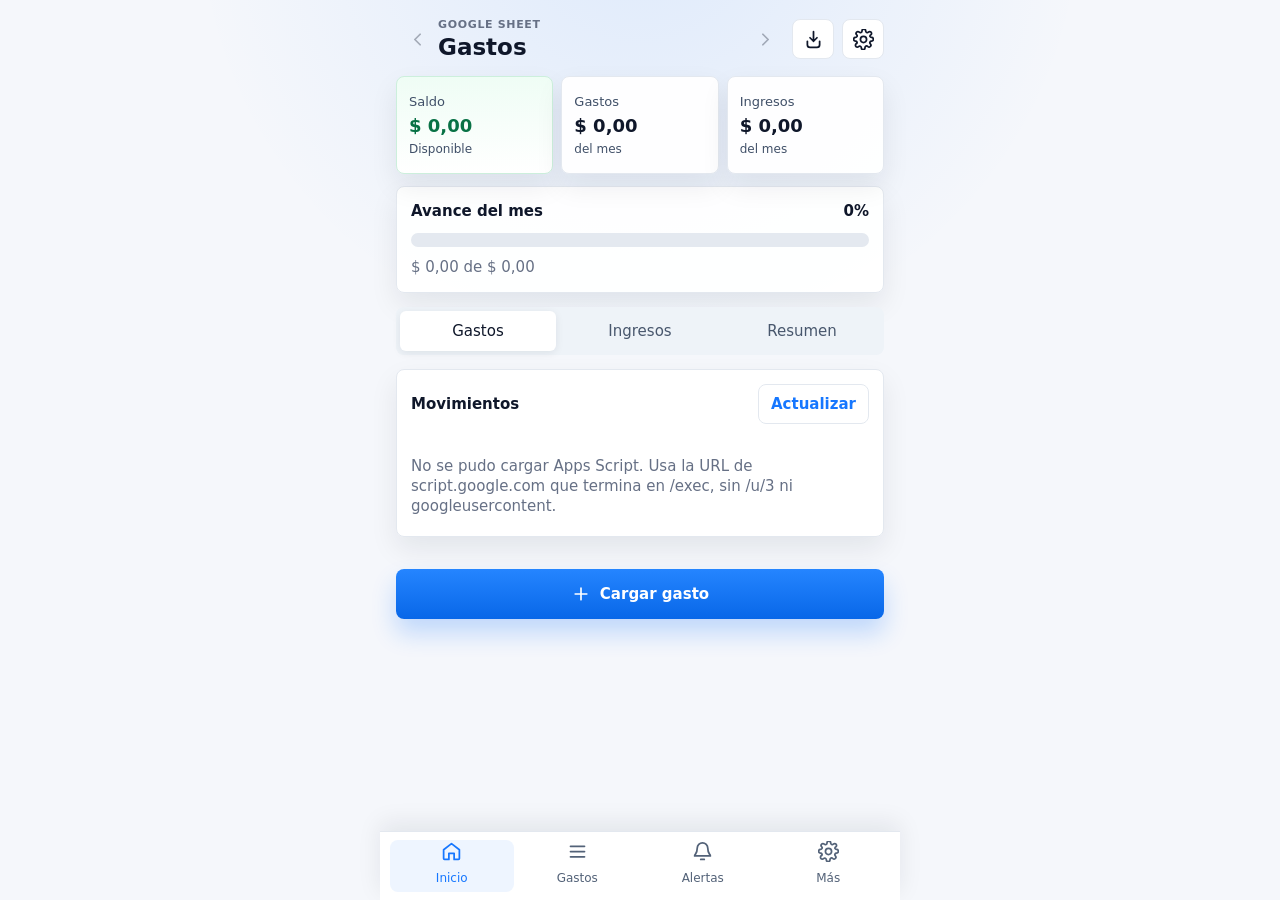
==== commit cf60040c: "Add files via upload" ====
--- a/index.html
+++ b/index.html
@@ -10,7 +10,7 @@
     <link rel="manifest" href="./manifest.webmanifest" />
     <link rel="icon" href="./icon.svg" type="image/svg+xml" />
     <link rel="apple-touch-icon" href="./apple-touch-icon.png" />
-    <link rel="stylesheet" href="./styles.css?v=4" />
+    <link rel="stylesheet" href="./styles.css?v=5" />
   </head>
   <body>
     <main class="app-shell">
@@ -35,7 +35,7 @@
               <path d="M5 14v4a3 3 0 0 0 3 3h8a3 3 0 0 0 3-3v-4" />
             </svg>
           </button>
-          <button id="settingsButton" class="icon-button" type="button" aria-label="Configurar" title="Configurar">
+          <button id="settingsButton" class="icon-button" type="button" aria-label="Más" title="Más" hidden>
             <svg viewBox="0 0 24 24" aria-hidden="true">
               <path d="M12 15.5a3.5 3.5 0 1 0 0-7 3.5 3.5 0 0 0 0 7Z" />
               <path d="M19.4 15a1.8 1.8 0 0 0 .36 1.98l.05.05a2.1 2.1 0 1 1-2.97 2.97l-.05-.05a1.8 1.8 0 0 0-1.98-.36 1.8 1.8 0 0 0-1.1 1.66V21.4a2.1 2.1 0 1 1-4.2 0v-.08a1.8 1.8 0 0 0-1.1-1.66 1.8 1.8 0 0 0-1.98.36l-.05.05a2.1 2.1 0 1 1-2.97-2.97l.05-.05A1.8 1.8 0 0 0 4.6 15a1.8 1.8 0 0 0-1.66-1.1H2.86a2.1 2.1 0 1 1 0-4.2h.08A1.8 1.8 0 0 0 4.6 8.6a1.8 1.8 0 0 0-.36-1.98l-.05-.05a2.1 2.1 0 1 1 2.97-2.97l.05.05A1.8 1.8 0 0 0 9.2 4a1.8 1.8 0 0 0 1.1-1.66V2.26a2.1 2.1 0 1 1 4.2 0v.08A1.8 1.8 0 0 0 15.6 4a1.8 1.8 0 0 0 1.98-.36l.05-.05a2.1 2.1 0 1 1 2.97 2.97l-.05.05A1.8 1.8 0 0 0 19.4 8.6a1.8 1.8 0 0 0 1.66 1.1h.08a2.1 2.1 0 1 1 0 4.2h-.08A1.8 1.8 0 0 0 19.4 15Z" />
@@ -134,23 +134,12 @@
       </section>
 
       <section id="settingsView" class="view">
-        <section id="settingsPanel" class="panel">
-          <h2>Configuración</h2>
-          <label for="apiUrl">URL del Apps Script</label>
-          <input id="apiUrl" placeholder="https://script.google.com/macros/s/.../exec" />
-
-          <label for="secret">Clave local</label>
-          <input id="secret" type="password" autocomplete="off" placeholder="APP_SHARED_SECRET" />
-
-          <div class="settings-actions">
-            <button id="saveSettings" class="secondary" type="button">Guardar</button>
-            <button id="testConnection" class="secondary" type="button">Probar conexión</button>
+        <section class="panel result">
+          <div class="section-title">
+            <strong>Estado</strong>
+            <button id="refreshStatus" class="link-button" type="button">Actualizar</button>
           </div>
-        </section>
-
-        <section class="panel result">
-          <strong>Estado</strong>
-          <p id="status">Configurá la URL del Apps Script para empezar.</p>
+          <p id="status">Conectando automaticamente con Apps Script...</p>
         </section>
       </section>
 
@@ -182,6 +171,6 @@
       </div>
     </main>
 
-    <script src="./app.js?v=4"></script>
+    <script src="./app.js?v=5"></script>
   </body>
 </html>
--- a/styles.css
+++ b/styles.css
@@ -480,17 +480,6 @@
   margin-top: 14px;
 }
 
-.settings-actions {
-  display: grid;
-  grid-template-columns: 1fr 1fr;
-  gap: 10px;
-  margin-top: 14px;
-}
-
-.settings-actions .secondary {
-  margin-top: 0;
-}
-
 .floating-action {
   position: sticky;
   bottom: 82px;
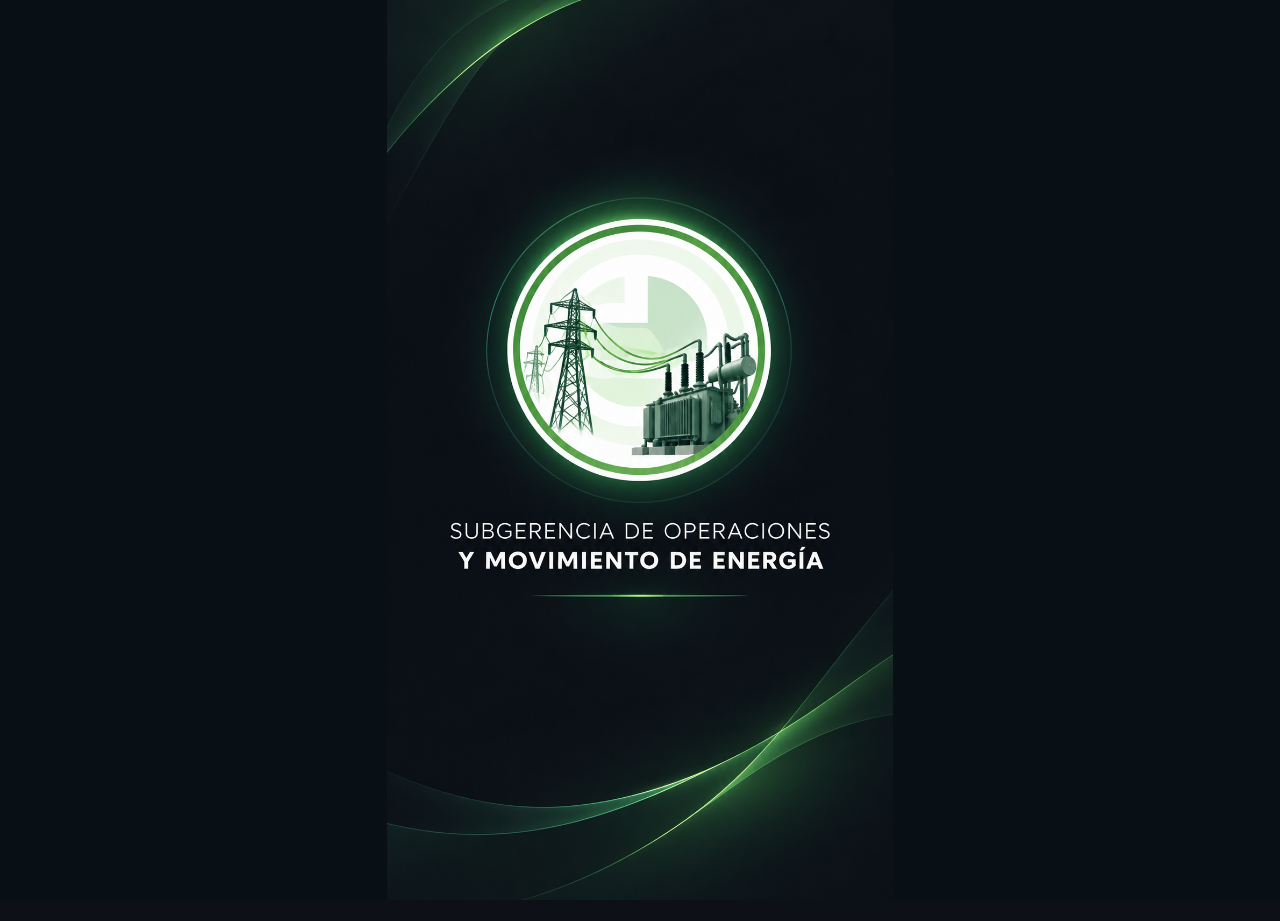
==== commit cc231b6e: "Add files via upload" ====
--- a/index.html
+++ b/index.html
@@ -1,176 +1,9219 @@
-<!doctype html>
-<html lang="es">
-  <head>
-    <meta charset="utf-8" />
-    <meta name="viewport" content="width=device-width, initial-scale=1" />
-    <title>Gastos</title>
-    <meta name="theme-color" content="#1677ff" />
-    <meta name="mobile-web-app-capable" content="yes" />
-    <meta name="apple-mobile-web-app-title" content="Gastos" />
-    <link rel="manifest" href="./manifest.webmanifest" />
-    <link rel="icon" href="./icon.svg" type="image/svg+xml" />
-    <link rel="apple-touch-icon" href="./apple-touch-icon.png" />
-    <link rel="stylesheet" href="./styles.css?v=5" />
-  </head>
-  <body>
-    <main class="app-shell">
-      <header class="app-header">
-        <div class="month-picker">
-          <button id="prevMonth" class="icon-button ghost" type="button" aria-label="Mes anterior">
-            <svg viewBox="0 0 24 24" aria-hidden="true"><path d="m15 18-6-6 6-6" /></svg>
-          </button>
-          <div class="month-title">
-            <p class="eyebrow">Google Sheet</p>
-            <select id="monthSelect" class="month-select" aria-label="Elegir mes"></select>
-            <h1 id="monthTitle">Gastos</h1>
-          </div>
-          <button id="nextMonth" class="icon-button ghost" type="button" aria-label="Mes siguiente">
-            <svg viewBox="0 0 24 24" aria-hidden="true"><path d="m9 18 6-6-6-6" /></svg>
-          </button>
-        </div>
-        <div class="top-actions">
-          <button id="installButton" class="icon-button" type="button" aria-label="Instalar app" title="Instalar app">
-            <svg viewBox="0 0 24 24" aria-hidden="true">
-              <path d="M12 3v11m0 0 4-4m-4 4-4-4" />
-              <path d="M5 14v4a3 3 0 0 0 3 3h8a3 3 0 0 0 3-3v-4" />
-            </svg>
-          </button>
-          <button id="settingsButton" class="icon-button" type="button" aria-label="Más" title="Más" hidden>
-            <svg viewBox="0 0 24 24" aria-hidden="true">
-              <path d="M12 15.5a3.5 3.5 0 1 0 0-7 3.5 3.5 0 0 0 0 7Z" />
-              <path d="M19.4 15a1.8 1.8 0 0 0 .36 1.98l.05.05a2.1 2.1 0 1 1-2.97 2.97l-.05-.05a1.8 1.8 0 0 0-1.98-.36 1.8 1.8 0 0 0-1.1 1.66V21.4a2.1 2.1 0 1 1-4.2 0v-.08a1.8 1.8 0 0 0-1.1-1.66 1.8 1.8 0 0 0-1.98.36l-.05.05a2.1 2.1 0 1 1-2.97-2.97l.05-.05A1.8 1.8 0 0 0 4.6 15a1.8 1.8 0 0 0-1.66-1.1H2.86a2.1 2.1 0 1 1 0-4.2h.08A1.8 1.8 0 0 0 4.6 8.6a1.8 1.8 0 0 0-.36-1.98l-.05-.05a2.1 2.1 0 1 1 2.97-2.97l.05.05A1.8 1.8 0 0 0 9.2 4a1.8 1.8 0 0 0 1.1-1.66V2.26a2.1 2.1 0 1 1 4.2 0v.08A1.8 1.8 0 0 0 15.6 4a1.8 1.8 0 0 0 1.98-.36l.05-.05a2.1 2.1 0 1 1 2.97 2.97l-.05.05A1.8 1.8 0 0 0 19.4 8.6a1.8 1.8 0 0 0 1.66 1.1h.08a2.1 2.1 0 1 1 0 4.2h-.08A1.8 1.8 0 0 0 19.4 15Z" />
-            </svg>
-          </button>
-        </div>
-      </header>
-
-      <section id="homeView" class="view active">
-        <div class="metric-grid">
-          <article class="metric-card accent">
-            <span>Saldo</span>
-            <strong id="balanceMetric">$ 0,00</strong>
-            <small>Disponible</small>
-          </article>
-          <article class="metric-card">
-            <span>Gastos</span>
-            <strong id="expensesMetric">$ 0,00</strong>
-            <small>del mes</small>
-          </article>
-          <article class="metric-card">
-            <span>Ingresos</span>
-            <strong id="incomeMetric">$ 0,00</strong>
-            <small>del mes</small>
-          </article>
-        </div>
-
-        <section class="panel progress-panel">
-          <div class="section-title compact">
-            <strong>Avance del mes</strong>
-            <span id="progressLabel">0%</span>
-          </div>
-          <div class="progress-track"><span id="progressFill"></span></div>
-          <p id="progressText">$ 0,00 de $ 0,00</p>
-        </section>
-
-        <div class="segmented three">
-          <button class="active" type="button">Gastos</button>
-          <button type="button">Ingresos</button>
-          <button type="button">Resumen</button>
-        </div>
-
-        <section class="panel list-panel">
-          <div class="section-title">
-            <strong>Movimientos</strong>
-            <button id="refreshHome" class="link-button" type="button">Actualizar</button>
-          </div>
-          <div id="expenseList" class="expense-list"></div>
-        </section>
-
-        <button id="quickAdd" class="primary floating-action" type="button">
-          <svg viewBox="0 0 24 24" aria-hidden="true"><path d="M12 5v14M5 12h14" /></svg>
-          Cargar gasto
-        </button>
-      </section>
-
-      <section id="formView" class="view">
-        <section class="panel form-panel">
-          <h2 id="formTitle">Nuevo gasto</h2>
-          <div class="segmented">
-            <button id="modePayment" class="active" type="button">Pago</button>
-            <button id="modeDue" type="button">Vencimiento</button>
-          </div>
-
-          <label for="detail">Detalle</label>
-          <select id="detail"></select>
-
-          <label for="date">Fecha</label>
-          <input id="date" type="date" />
-
-          <div id="amountWrap">
-            <label for="amount">Monto</label>
-            <div class="money-input">
-              <span>$</span>
-              <input id="amount" inputmode="decimal" placeholder="35.642,63" />
-            </div>
-          </div>
-
-          <div class="suggestions" id="suggestions"></div>
-
-          <button id="saveEntry" class="primary" type="button">
-            <svg viewBox="0 0 24 24" aria-hidden="true"><path d="M19 21H5a2 2 0 0 1-2-2V5a2 2 0 0 1 2-2h11l5 5v11a2 2 0 0 1-2 2Z" /><path d="M17 21v-8H7v8" /><path d="M7 3v5h8" /></svg>
-            <span id="saveEntryLabel">Guardar</span>
-          </button>
-        </section>
-      </section>
-
-      <section id="alertsView" class="view">
-        <section class="panel alerts-card">
-          <div class="section-title">
-            <strong>Alertas</strong>
-            <button id="refreshAlerts" class="link-button" type="button">Actualizar</button>
-          </div>
-          <pre id="alerts">Sin datos todavía.</pre>
-        </section>
-      </section>
-
-      <section id="settingsView" class="view">
-        <section class="panel result">
-          <div class="section-title">
-            <strong>Estado</strong>
-            <button id="refreshStatus" class="link-button" type="button">Actualizar</button>
-          </div>
-          <p id="status">Conectando automaticamente con Apps Script...</p>
-        </section>
-      </section>
-
-      <nav class="bottom-nav" aria-label="Navegación">
-        <button class="active" data-view="home" type="button">
-          <svg viewBox="0 0 24 24" aria-hidden="true"><path d="m3 10 9-7 9 7v10a1 1 0 0 1-1 1h-5v-7H9v7H4a1 1 0 0 1-1-1Z" /></svg>
-          Inicio
-        </button>
-        <button data-view="form" type="button">
-          <svg viewBox="0 0 24 24" aria-hidden="true"><path d="M4 6h16M4 12h16M4 18h16" /></svg>
-          Gastos
-        </button>
-        <button data-view="alerts" type="button">
-          <svg viewBox="0 0 24 24" aria-hidden="true"><path d="M18 8a6 6 0 1 0-12 0c0 7-3 7-3 9h18c0-2-3-2-3-9" /><path d="M10 21h4" /></svg>
-          Alertas
-        </button>
-        <button data-view="settings" type="button">
-          <svg viewBox="0 0 24 24" aria-hidden="true"><path d="M12 15.5a3.5 3.5 0 1 0 0-7 3.5 3.5 0 0 0 0 7Z" /><path d="M19.4 15a1.8 1.8 0 0 0 .36 1.98l.05.05a2.1 2.1 0 1 1-2.97 2.97l-.05-.05a1.8 1.8 0 0 0-1.98-.36 1.8 1.8 0 0 0-1.1 1.66V21.4a2.1 2.1 0 1 1-4.2 0v-.08a1.8 1.8 0 0 0-1.1-1.66 1.8 1.8 0 0 0-1.98.36l-.05.05a2.1 2.1 0 1 1-2.97-2.97l.05-.05A1.8 1.8 0 0 0 4.6 15a1.8 1.8 0 0 0-1.66-1.1H2.86a2.1 2.1 0 1 1 0-4.2h.08A1.8 1.8 0 0 0 4.6 8.6a1.8 1.8 0 0 0-.36-1.98l-.05-.05a2.1 2.1 0 1 1 2.97-2.97l.05.05A1.8 1.8 0 0 0 9.2 4a1.8 1.8 0 0 0 1.1-1.66V2.26a2.1 2.1 0 1 1 4.2 0v.08A1.8 1.8 0 0 0 15.6 4a1.8 1.8 0 0 0 1.98-.36l.05-.05a2.1 2.1 0 1 1 2.97 2.97l-.05.05A1.8 1.8 0 0 0 19.4 8.6a1.8 1.8 0 0 0 1.66 1.1h.08a2.1 2.1 0 1 1 0 4.2h-.08A1.8 1.8 0 0 0 19.4 15Z" /></svg>
-          Más
-        </button>
-      </nav>
-
-      <div id="busyOverlay" class="busy-overlay" hidden>
-        <div class="busy-card">
-          <span class="spinner" aria-hidden="true"></span>
-          <strong id="busyTitle">Procesando</strong>
-          <small id="busyText">Un momento...</small>
-        </div>
-      </div>
-    </main>
-
-    <script src="./app.js?v=5"></script>
-  </body>
-</html>
+<!DOCTYPE html>
+<html lang="es">
+<head>
+  <meta charset="UTF-8">
+  <meta name="viewport" content="width=device-width, initial-scale=1.0, maximum-scale=1.0, user-scalable=no">
+  <title>Inventario ET/CD</title>
+  <link rel="manifest" href="./manifest.json">
+  <meta name="theme-color" content="#0d1117">
+  <style>
+    * { box-sizing: border-box; }
+    :root {
+      --bg:#0d1117;
+      --surface:#161b22;
+      --surface2:#1c2330;
+      --border:#30363d;
+      --accent:#f0a500;
+      --text:#e6edf3;
+      --muted:#7d8590;
+      --ok:#3fb950;
+      --warn:#d29922;
+      --danger:#f85149;
+      --blue:#58a6ff;
+    }
+    html,body {
+      margin:0;
+      min-height:100%;
+      background:var(--bg);
+      color:var(--text);
+      font-family:Arial,sans-serif;
+    }
+    body { min-height:100vh; }
+    .header {
+      position:sticky;
+      top:0;
+      z-index:10;
+      display:flex;
+      align-items:center;
+      justify-content:space-between;
+      gap:.8rem;
+      padding:.9rem 1rem;
+      background:var(--surface);
+      border-bottom:1px solid var(--border);
+    }
+    .brand-title {
+      font-size:1.2rem;
+      font-weight:700;
+      color:var(--accent);
+    }
+    .brand-sub {
+      margin-top:.15rem;
+      font-size:.74rem;
+      color:var(--muted);
+    }
+    .status {
+      padding:.35rem .55rem;
+      border:1px solid var(--border);
+      border-radius:999px;
+      font-size:.72rem;
+      font-weight:700;
+      white-space:nowrap;
+    }
+    .status.ok { color:var(--ok); border-color:#238636; }
+    .status.warn { color:var(--warn); border-color:#9e6a03; }
+    .status.err { color:var(--danger); border-color:#8b3030; }
+    .wrap {
+      min-height:calc(100vh - 65px);
+      display:flex;
+      align-items:center;
+      justify-content:center;
+      padding:1rem;
+    }
+    .card {
+      width:100%;
+      max-width:390px;
+      padding:1.25rem;
+      background:var(--surface);
+      border:1px solid var(--border);
+      border-radius:10px;
+      box-shadow:0 8px 24px rgba(0,0,0,.35);
+    }
+    h1 {
+      margin:0 0 .35rem;
+      font-size:1.4rem;
+      color:var(--accent);
+    }
+    .lead {
+      margin:0 0 1.1rem;
+      color:var(--muted);
+      font-size:.88rem;
+      line-height:1.4;
+    }
+    .field { margin-bottom:.9rem; }
+    .field label {
+      display:block;
+      margin-bottom:.35rem;
+      color:var(--muted);
+      font-size:.76rem;
+      font-weight:700;
+      text-transform:uppercase;
+      letter-spacing:.05em;
+    }
+    .field input {
+      width:100%;
+      padding:.75rem .8rem;
+      border:1px solid var(--border);
+      border-radius:6px;
+      background:var(--bg);
+      color:var(--text);
+      font-size:1rem;
+      outline:none;
+    }
+    .field input:focus { border-color:var(--accent); }
+    .pin-input {
+      letter-spacing:.35rem;
+      font-size:1.2rem !important;
+      text-align:center;
+    }
+    .btn {
+      width:100%;
+      border:0;
+      border-radius:6px;
+      padding:.78rem 1rem;
+      font-size:.95rem;
+      font-weight:700;
+      cursor:pointer;
+    }
+    .btn:disabled { opacity:.5; cursor:not-allowed; }
+    .btn-primary { background:var(--accent); color:#111; }
+    .btn-secondary {
+      margin-top:.6rem;
+      background:var(--surface2);
+      color:var(--text);
+      border:1px solid var(--border);
+    }
+    .message {
+      display:none;
+      margin:.9rem 0 0;
+      padding:.65rem .75rem;
+      border-radius:6px;
+      font-size:.82rem;
+      line-height:1.35;
+    }
+    .message.show { display:block; }
+    .message.ok { color:var(--ok); background:#0d2e1a; border:1px solid #1a4d2a; }
+    .message.warn { color:var(--warn); background:#2a1f00; border:1px solid #4a3800; }
+    .message.err { color:var(--danger); background:#2d1515; border:1px solid #5a2020; }
+    .user-box {
+      margin:.2rem 0 1rem;
+      padding:.75rem;
+      border:1px solid var(--border);
+      border-radius:6px;
+      background:var(--surface2);
+    }
+    .user-name { font-weight:700; }
+    .user-id { margin-top:.18rem; color:var(--muted); font-size:.78rem; }
+    .screen { display:none; }
+    .screen.active { display:block; }
+    .footer {
+      margin-top:1rem;
+      text-align:center;
+      color:var(--muted);
+      font-size:.72rem;
+    }
+    .dashboard {
+      width:100%;
+      max-width:560px;
+    }
+    .dashboard .card { max-width:none; }
+    .ok-panel {
+      margin-top:1rem;
+      padding:1rem;
+      border-radius:8px;
+      background:#0d2e1a;
+      border:1px solid #1a4d2a;
+      color:var(--ok);
+      line-height:1.45;
+    }
+
+    .app-toolbar {
+      display:flex;
+      align-items:center;
+      justify-content:space-between;
+      gap:.75rem;
+      margin-bottom:.8rem;
+    }
+    .app-toolbar h2 {
+      margin:0;
+      color:var(--accent);
+      font-size:1.05rem;
+    }
+    .mini-status {
+      color:var(--muted);
+      font-size:.75rem;
+      text-align:right;
+    }
+    .inst-list {
+      display:grid;
+      gap:.65rem;
+      margin-top:.8rem;
+    }
+    .inst-card {
+      padding:.8rem .9rem;
+      background:var(--surface2);
+      border:1px solid var(--border);
+      border-radius:8px;
+    }
+    .inst-name {
+      font-weight:700;
+      color:var(--text);
+      line-height:1.25;
+    }
+    .inst-meta {
+      margin-top:.35rem;
+      color:var(--muted);
+      font-size:clamp(.9rem, 3.7vw, 1rem);
+    }
+
+    /* v0.8.0 — mejor lectura en celular */
+    body {
+      font-size:clamp(17px, 4vw, 20px);
+    }
+    h1 {
+      font-size:clamp(1.75rem, 7vw, 2.25rem);
+    }
+    button,
+    input {
+      font-size:clamp(1rem, 4vw, 1.12rem);
+    }
+    .btn {
+      min-height:54px;
+    }
+    .inst-card {
+      padding:1rem 1.05rem;
+      cursor:pointer;
+      transition:transform .08s ease, opacity .08s ease;
+    }
+    .inst-card:active {
+      transform:scale(.99);
+    }
+    .inst-name {
+      font-size:clamp(1.05rem, 4.6vw, 1.28rem);
+    }
+    .inst-status {
+      margin-top:.45rem;
+      font-size:clamp(.88rem, 3.6vw, .98rem);
+      font-weight:700;
+    }
+    .inst-card.autorizada {
+      border-color:rgba(46, 204, 113, .55);
+    }
+    .inst-card.autorizada .inst-status {
+      color:#6ee7a2;
+    }
+    .inst-card.bloqueada {
+      opacity:.72;
+      border-style:dashed;
+    }
+    .inst-card.bloqueada .inst-status {
+      color:#ffcf66;
+    }
+    .inst-card.sin-hoja {
+      opacity:.58;
+      cursor:default;
+    }
+    .inst-card.sin-hoja .inst-status {
+      color:var(--muted);
+    }
+    .empty-state {
+      padding:1rem;
+      border:1px dashed var(--border);
+      border-radius:8px;
+      color:var(--muted);
+      text-align:center;
+      line-height:1.4;
+    }
+  
+    /* v0.8.0 — solicitud de acceso */
+    .modal-backdrop {
+      position: fixed;
+      inset: 0;
+      z-index: 100;
+      display: none;
+      align-items: center;
+      justify-content: center;
+      padding: 1rem;
+      background: rgba(0,0,0,.72);
+    }
+    .modal-backdrop.show { display: flex; }
+    .modal-card {
+      width: 100%;
+      max-width: 430px;
+      padding: 1.25rem;
+      background: var(--surface);
+      border: 1px solid var(--border);
+      border-radius: 14px;
+      box-shadow: 0 14px 40px rgba(0,0,0,.5);
+    }
+    .modal-card h3 {
+      margin: 0 0 .7rem;
+      color: var(--accent);
+      font-size: clamp(1.35rem, 5vw, 1.65rem);
+    }
+    .modal-card p {
+      margin: .4rem 0 1rem;
+      color: var(--muted);
+      line-height: 1.45;
+    }
+    .modal-actions {
+      display: grid;
+      grid-template-columns: 1fr 1fr;
+      gap: .75rem;
+      margin-top: 1rem;
+    }
+    .modal-actions .btn { margin: 0; }
+    .inst-card.pendiente {
+      border-color: rgba(255, 193, 7, .55);
+    }
+    .inst-card.pendiente .inst-status {
+      color: #ffcf66;
+    }
+
+
+    /* v0.8.0 — administración de solicitudes */
+    .admin-list {
+      display:grid;
+      gap:.75rem;
+      margin-top:.9rem;
+    }
+
+    .request-card {
+      padding:1rem;
+      background:var(--surface2);
+      border:1px solid var(--border);
+      border-radius:10px;
+    }
+
+    .request-user {
+      font-weight:700;
+      font-size:clamp(1.05rem, 4.5vw, 1.25rem);
+    }
+
+    .request-meta {
+      margin-top:.35rem;
+      color:var(--muted);
+      font-size:clamp(.88rem, 3.5vw, .98rem);
+      line-height:1.45;
+    }
+
+    .request-installation {
+      margin-top:.55rem;
+      color:var(--accent);
+      font-weight:700;
+    }
+
+    .request-actions {
+      display:grid;
+      grid-template-columns:1fr 1fr;
+      gap:.7rem;
+      margin-top:.9rem;
+    }
+
+    .btn-danger {
+      background:#5a2020;
+      color:#fff;
+      border:1px solid #8b3030;
+    }
+
+    .btn-ok {
+      background:#1a4d2a;
+      color:#fff;
+      border:1px solid #238636;
+    }
+
+
+    /* v0.8.0 — inventario de equipos */
+    .equipment-list {
+      display:grid;
+      gap:.65rem;
+      margin-top:.8rem;
+    }
+
+    .equipment-card {
+      padding:1rem 1.05rem;
+      background:var(--surface2);
+      border:1px solid var(--border);
+      border-radius:9px;
+    }
+
+    .equipment-name {
+      font-size:clamp(1.03rem, 4.4vw, 1.23rem);
+      font-weight:700;
+      line-height:1.28;
+      color:var(--text);
+    }
+
+    .equipment-meta {
+      margin-top:.35rem;
+      color:var(--muted);
+      font-size:clamp(.88rem, 3.6vw, .98rem);
+      line-height:1.35;
+    }
+
+    .equipment-status {
+      margin-top:.45rem;
+      font-size:clamp(.84rem, 3.4vw, .94rem);
+      font-weight:700;
+    }
+
+    .equipment-status.complete { color:var(--ok); }
+    .equipment-status.incomplete { color:var(--warn); }
+
+    .back-row {
+      display:flex;
+      align-items:center;
+      gap:.7rem;
+      margin-bottom:.9rem;
+    }
+
+    .back-row .btn {
+      width:auto;
+      min-height:46px;
+      padding:.55rem .8rem;
+      margin:0;
+    }
+
+    .installation-title {
+      flex:1;
+      min-width:0;
+    }
+
+    .installation-title h1 {
+      margin:0;
+      line-height:1.15;
+    }
+
+    .installation-title .lead {
+      margin:.25rem 0 0;
+    }
+
+
+    /* v0.8.0 — detalle de equipo */
+    .equipment-card {
+      cursor:pointer;
+    }
+
+    .detail-grid {
+      display:grid;
+      gap:.65rem;
+      margin-top:.8rem;
+    }
+
+    .detail-row {
+      padding:.8rem .9rem;
+      background:var(--surface2);
+      border:1px solid var(--border);
+      border-radius:9px;
+    }
+
+    .detail-label {
+      color:var(--muted);
+      font-size:clamp(.82rem,3.2vw,.93rem);
+      margin-bottom:.2rem;
+    }
+
+    .detail-value {
+      color:var(--text);
+      font-size:clamp(1rem,4vw,1.15rem);
+      font-weight:600;
+      overflow-wrap:anywhere;
+    }
+
+    .detail-value.missing {
+      color:var(--warn);
+    }
+
+    .section-title {
+      margin:1.15rem 0 .55rem;
+      font-size:clamp(1.08rem,4.2vw,1.28rem);
+    }
+
+    .comment-card, .photo-card {
+      padding:.85rem .9rem;
+      margin-top:.55rem;
+      background:var(--surface2);
+      border:1px solid var(--border);
+      border-radius:9px;
+    }
+
+    .comment-text {
+      white-space:pre-wrap;
+      line-height:1.4;
+    }
+
+    .comment-meta, .photo-meta {
+      margin-top:.35rem;
+      color:var(--muted);
+      font-size:.9rem;
+    }
+
+    .policy-note {
+      margin:.85rem 0 0;
+      padding:.8rem .9rem;
+      border:1px dashed var(--border);
+      border-radius:9px;
+      color:var(--muted);
+      font-size:.9rem;
+      line-height:1.4;
+    }
+
+
+    /* v0.8.0 — menú intermedio del equipo */
+    .equipment-menu {
+      display:grid;
+      gap:1rem;
+      margin-top:1rem;
+    }
+
+    .equipment-menu-btn {
+      min-height:92px;
+      padding:1.1rem 1rem;
+      border-radius:12px;
+      border:1px solid var(--border);
+      background:var(--surface2);
+      color:var(--text);
+      font-size:clamp(1.2rem,5vw,1.5rem);
+      font-weight:800;
+      letter-spacing:.03em;
+      cursor:pointer;
+      text-align:left;
+    }
+
+    .equipment-menu-btn small {
+      display:block;
+      margin-top:.3rem;
+      color:var(--muted);
+      font-size:clamp(.84rem,3.3vw,.95rem);
+      font-weight:500;
+      letter-spacing:0;
+    }
+
+
+    /* v0.8.0 — fotos reales y contadores */
+    .menu-count {
+      float:right;
+      min-width:2rem;
+      padding:.12rem .5rem;
+      border-radius:999px;
+      background:rgba(255,255,255,.08);
+      color:var(--text);
+      text-align:center;
+      font-size:.95rem;
+      font-weight:800;
+    }
+
+    .photo-card {
+      overflow:hidden;
+    }
+
+    .photo-image-wrap {
+      margin:-.1rem -.1rem .75rem;
+      border-radius:8px;
+      overflow:hidden;
+      background:#111;
+      min-height:140px;
+      display:flex;
+      align-items:center;
+      justify-content:center;
+    }
+
+    .photo-image {
+      display:block;
+      width:100%;
+      max-height:520px;
+      object-fit:contain;
+      background:#111;
+    }
+
+    .photo-fallback {
+      padding:1rem;
+      color:var(--muted);
+      text-align:center;
+      line-height:1.4;
+    }
+
+    .photo-open-link {
+      display:inline-block;
+      margin-top:.55rem;
+      color:var(--accent);
+      text-decoration:none;
+      font-weight:700;
+    }
+
+
+    /* v0.8.0 — alta de comentarios */
+    .comment-editor {
+      margin-bottom:1rem;
+      padding:1rem;
+      background:var(--surface2);
+      border:1px solid var(--border);
+      border-radius:10px;
+    }
+
+    .comment-editor label {
+      display:block;
+      margin-bottom:.45rem;
+      font-weight:700;
+    }
+
+    .comment-editor textarea {
+      width:100%;
+      min-height:110px;
+      box-sizing:border-box;
+      resize:vertical;
+      padding:.8rem .9rem;
+      border-radius:9px;
+      border:1px solid var(--border);
+      background:var(--surface);
+      color:var(--text);
+      font:inherit;
+      line-height:1.4;
+    }
+
+    .comment-editor .btn {
+      margin-top:.7rem;
+    }
+
+
+    /* v0.8.0 — cola offline de comentarios */
+    .sync-pending {
+      color:var(--warn);
+      font-weight:700;
+    }
+
+    .sync-ok {
+      color:var(--ok);
+      font-weight:700;
+    }
+
+    .sync-error {
+      color:#ff7b72;
+      font-weight:700;
+    }
+
+    .queue-status {
+      margin-top:.55rem;
+      color:var(--muted);
+      font-size:.9rem;
+      line-height:1.35;
+    }
+
+
+    /* v0.8.0 — edición de datos online/offline */
+    .data-actions {
+      display:flex;
+      gap:.6rem;
+      flex-wrap:wrap;
+      margin:.8rem 0;
+    }
+
+    .data-edit-row {
+      display:grid;
+      gap:.45rem;
+      padding:.85rem 0;
+      border-bottom:1px solid var(--border);
+    }
+
+    .data-edit-row:last-child { border-bottom:none; }
+
+    .data-edit-label {
+      font-weight:700;
+      line-height:1.3;
+    }
+
+    .data-edit-input,
+    .data-edit-select {
+      width:100%;
+      box-sizing:border-box;
+      padding:.75rem .8rem;
+      border:1px solid var(--border);
+      border-radius:9px;
+      background:var(--surface);
+      color:var(--text);
+      font:inherit;
+    }
+
+    .data-field-note {
+      margin-top:.28rem;
+      font-size:.82rem;
+      color:var(--muted);
+      line-height:1.3;
+    }
+
+    .data-field-note.pending-sync { color:var(--warn); font-weight:700; }
+    .data-field-note.pending-review { color:var(--warn); font-weight:700; }
+    .data-field-note.conflict { color:#ff7b72; font-weight:700; }
+
+    .conflict-values {
+      display:grid;
+      gap:.35rem;
+      margin:.6rem 0;
+      padding:.7rem;
+      border-radius:8px;
+      background:var(--surface2);
+      font-size:.9rem;
+    }
+
+    .conflict-values strong { color:var(--text); }
+
+
+    /* v0.8.0 — bloqueo visual durante operaciones */
+    .busy-overlay {
+      position:fixed;
+      inset:0;
+      z-index:99999;
+      display:none;
+      align-items:center;
+      justify-content:center;
+      padding:1.5rem;
+      background:rgba(13,17,23,.86);
+      backdrop-filter:blur(3px);
+      -webkit-backdrop-filter:blur(3px);
+      touch-action:none;
+    }
+    .busy-overlay.show { display:flex; }
+    .busy-box {
+      width:min(320px, 88vw);
+      padding:1.35rem 1.1rem;
+      border:1px solid var(--border);
+      border-radius:14px;
+      background:var(--surface);
+      box-shadow:0 18px 50px rgba(0,0,0,.55);
+      text-align:center;
+    }
+    .busy-spinner {
+      width:54px;
+      height:54px;
+      margin:0 auto .95rem;
+      border:5px solid rgba(240,165,0,.22);
+      border-top-color:var(--accent);
+      border-radius:50%;
+      animation:busy-spin .78s linear infinite;
+    }
+    .busy-title {
+      color:var(--text);
+      font-size:1.05rem;
+      font-weight:700;
+      line-height:1.25;
+    }
+    .busy-sub {
+      margin-top:.45rem;
+      color:var(--muted);
+      font-size:.82rem;
+      line-height:1.35;
+    }
+    @keyframes busy-spin { to { transform:rotate(360deg); } }
+
+
+    /* v0.8.0 — fotos online/offline */
+    .photo-editor {margin-bottom:1rem;padding:1rem;background:var(--surface2);border:1px solid var(--border);border-radius:10px;}
+    .photo-actions {display:flex;gap:.65rem;flex-wrap:wrap;}
+    .photo-pending-title {margin:.9rem 0 .55rem;font-weight:700;color:var(--text);}
+    .photo-pending-card {border:1px dashed var(--accent);}
+    .photo-pending-badge {display:inline-block;margin-top:.45rem;font-size:.82rem;font-weight:700;color:var(--warn);}
+
+
+    /* v0.8.0 — propuestas de fotos con validación administrativa */
+    .photo-pending-server {
+      border:1px dashed var(--accent);
+      background:var(--surface2);
+    }
+    .photo-pending-server .photo-pending-badge {
+      display:inline-block;
+      margin-top:.45rem;
+      font-size:.82rem;
+      font-weight:700;
+      color:var(--warn);
+    }
+    .photo-replace-actions {
+      display:flex;
+      gap:.55rem;
+      flex-wrap:wrap;
+      margin-top:.65rem;
+    }
+    .admin-photo-preview {
+      width:100%;
+      max-height:240px;
+      object-fit:contain;
+      border-radius:8px;
+      background:#0d1117;
+      margin-top:.55rem;
+    }
+    .admin-photo-pair {
+      display:grid;
+      grid-template-columns:repeat(auto-fit,minmax(140px,1fr));
+      gap:.7rem;
+      margin-top:.65rem;
+    }
+    .admin-photo-label {
+      font-size:.8rem;
+      font-weight:700;
+      color:var(--muted);
+      margin-bottom:.3rem;
+    }
+
+
+    /* v0.8.0 — acciones de foto offline + validación */
+    .photo-request-note {
+      margin-top:.45rem;
+      font-size:.82rem;
+      font-weight:700;
+      color:var(--warn);
+    }
+
+    .photo-request-delete {
+      border-color:#b94a48;
+    }
+
+    .photo-pending-server .photo-image-wrap:empty {
+      display:none;
+    }
+
+
+    /* v0.8.0 — visor de fotos para revisión ADMIN */
+    .photo-viewer {
+      position:fixed;
+      inset:0;
+      z-index:100000;
+      display:none;
+      flex-direction:column;
+      background:rgba(4,8,12,.97);
+      color:var(--text);
+    }
+
+    .photo-viewer.show {
+      display:flex;
+    }
+
+    .photo-viewer-bar {
+      display:flex;
+      align-items:center;
+      gap:.55rem;
+      flex-wrap:wrap;
+      padding:.7rem;
+      background:var(--surface);
+      border-bottom:1px solid var(--border);
+      box-shadow:0 3px 16px rgba(0,0,0,.35);
+    }
+
+    .photo-viewer-title {
+      flex:1 1 180px;
+      min-width:0;
+      font-weight:700;
+      overflow:hidden;
+      text-overflow:ellipsis;
+      white-space:nowrap;
+    }
+
+    .photo-viewer-zoom {
+      min-width:62px;
+      text-align:center;
+      color:var(--muted);
+      font-size:.85rem;
+      font-weight:700;
+    }
+
+    .photo-viewer-body {
+      flex:1;
+      overflow:auto;
+      padding:1rem;
+      display:block;
+      text-align:center;
+      overscroll-behavior:contain;
+    }
+
+    .photo-viewer-img {
+      display:inline-block;
+      width:100%;
+      max-width:none;
+      height:auto;
+      object-fit:contain;
+      border-radius:8px;
+      box-shadow:0 12px 40px rgba(0,0,0,.55);
+      user-select:none;
+      -webkit-user-drag:none;
+    }
+
+    .admin-photo-preview {
+      cursor:zoom-in;
+    }
+
+    .admin-photo-open {
+      margin-top:.5rem;
+      width:100%;
+    }
+
+
+    /* v0.8.0 — altas/bajas de equipos con trabajo offline */
+    .equipment-actions {
+      display:flex;
+      gap:.65rem;
+      flex-wrap:wrap;
+      margin-top:.8rem;
+    }
+
+    .equipment-card.proposed {
+      border-style:dashed;
+      border-color:var(--accent);
+      cursor:default;
+    }
+
+    .equipment-card.pending-delete {
+      border-color:#b94a48;
+    }
+
+    .equipment-proposal-note {
+      margin-top:.45rem;
+      font-size:.82rem;
+      font-weight:700;
+      color:var(--warn);
+    }
+
+    .new-equipment-form {
+      display:grid;
+      gap:.85rem;
+    }
+
+    .new-equipment-row {
+      display:grid;
+      gap:.35rem;
+    }
+
+    .new-equipment-row label {
+      font-weight:700;
+      color:var(--text);
+    }
+
+    .new-equipment-row input,
+    .new-equipment-row select {
+      width:100%;
+      box-sizing:border-box;
+      border:1px solid var(--border);
+      border-radius:8px;
+      padding:.72rem .75rem;
+      background:var(--surface2);
+      color:var(--text);
+      font:inherit;
+    }
+
+    .new-equipment-help {
+      color:var(--muted);
+      font-size:.8rem;
+      line-height:1.35;
+    }
+
+    .proposal-summary {
+      display:grid;
+      gap:.35rem;
+      margin-top:.65rem;
+      padding:.75rem;
+      border:1px solid var(--border);
+      border-radius:8px;
+      background:var(--surface2);
+      font-size:.88rem;
+    }
+
+    .proposal-summary-row {
+      display:grid;
+      grid-template-columns:minmax(120px, .9fr) minmax(0, 1.6fr);
+      gap:.6rem;
+      align-items:start;
+    }
+
+    .proposal-summary-row strong {
+      color:var(--muted);
+      font-weight:700;
+    }
+
+
+    /* ========================================================
+       v0.8.0 — TIPOGRAFÍA RESPONSIVE Y LEGIBILIDAD MÓVIL
+       ======================================================== */
+    html {
+      font-size:clamp(17px, 4.45vw, 20px);
+      -webkit-text-size-adjust:100%;
+      text-size-adjust:100%;
+    }
+
+    body {
+      font-size:1rem;
+      line-height:1.5;
+    }
+
+    .brand-title {
+      font-size:clamp(1.18rem, 5.3vw, 1.42rem);
+      line-height:1.15;
+    }
+
+    .brand-sub {
+      font-size:clamp(.84rem, 3.5vw, .96rem);
+    }
+
+    .status {
+      font-size:clamp(.8rem, 3.25vw, .92rem);
+      line-height:1.2;
+      padding:.42rem .62rem;
+    }
+
+    h1 {
+      font-size:clamp(1.65rem, 7vw, 2.25rem);
+      line-height:1.12;
+    }
+
+    .lead {
+      font-size:clamp(.95rem, 3.9vw, 1.08rem);
+      line-height:1.5;
+    }
+
+    .field label {
+      font-size:clamp(.87rem, 3.55vw, .98rem);
+      line-height:1.25;
+    }
+
+    .field input,
+    .data-edit-input,
+    .data-edit-select,
+    .new-equipment-row input,
+    .new-equipment-row select,
+    .comment-editor textarea {
+      font-size:clamp(1rem, 4.15vw, 1.12rem);
+      min-height:52px;
+    }
+
+    .comment-editor textarea {
+      min-height:125px;
+    }
+
+    .btn {
+      min-height:54px;
+      font-size:clamp(1rem, 4.15vw, 1.14rem);
+      line-height:1.2;
+      padding:.82rem 1rem;
+    }
+
+    .message {
+      font-size:clamp(.92rem, 3.75vw, 1.02rem);
+      line-height:1.45;
+    }
+
+    .user-name {
+      font-size:clamp(1.05rem, 4.3vw, 1.2rem);
+    }
+
+    .user-id,
+    .mini-status {
+      font-size:clamp(.86rem, 3.45vw, .96rem);
+      line-height:1.35;
+    }
+
+    .app-toolbar h2 {
+      font-size:clamp(1.2rem, 4.8vw, 1.45rem);
+      line-height:1.2;
+    }
+
+    .inst-meta,
+    .inst-status,
+    .request-meta,
+    .equipment-meta,
+    .equipment-status,
+    .detail-label,
+    .comment-meta,
+    .photo-meta,
+    .policy-note,
+    .queue-status,
+    .data-field-note,
+    .conflict-values,
+    .photo-pending-badge,
+    .photo-pending-server .photo-pending-badge,
+    .admin-photo-label,
+    .photo-request-note,
+    .photo-viewer-zoom,
+    .equipment-proposal-note,
+    .new-equipment-help,
+    .proposal-summary,
+    .busy-sub {
+      font-size:clamp(.9rem, 3.6vw, 1rem);
+      line-height:1.4;
+    }
+
+    .detail-value,
+    .comment-text {
+      font-size:clamp(1rem, 4vw, 1.12rem);
+      line-height:1.48;
+    }
+
+    .section-title {
+      font-size:clamp(1.15rem, 4.7vw, 1.38rem);
+      line-height:1.25;
+    }
+
+    .equipment-menu-btn {
+      font-size:clamp(1.22rem, 5vw, 1.5rem);
+    }
+
+    .equipment-menu-btn small {
+      font-size:clamp(.92rem, 3.7vw, 1.02rem);
+      line-height:1.4;
+    }
+
+    .busy-title {
+      font-size:clamp(1.08rem, 4.4vw, 1.22rem);
+    }
+
+    .footer {
+      margin-top:1.25rem;
+      padding-top:.9rem;
+      border-top:1px solid rgba(125,133,144,.18);
+      font-size:clamp(.78rem, 3.15vw, .9rem);
+      line-height:1.4;
+    }
+
+    .footer-version {
+      color:var(--muted);
+      font-weight:700;
+    }
+
+    .footer-credit {
+      margin-top:.4rem;
+      color:var(--muted);
+      opacity:.9;
+      font-size:clamp(.74rem, 2.95vw, .86rem);
+      line-height:1.45;
+    }
+
+    @media (max-width: 520px) {
+      .header {
+        align-items:flex-start;
+        gap:.6rem;
+        padding:.82rem .78rem;
+      }
+
+      .wrap {
+        padding:.7rem;
+        align-items:flex-start;
+      }
+
+      .card {
+        max-width:none;
+        padding:1.05rem;
+        border-radius:12px;
+      }
+
+      .app-toolbar {
+        align-items:flex-start;
+      }
+
+      .back-row {
+        align-items:flex-start;
+      }
+
+      .back-row .btn {
+        min-height:50px;
+      }
+
+      .modal-card {
+        padding:1.05rem;
+      }
+
+      .request-actions,
+      .modal-actions {
+        grid-template-columns:1fr;
+      }
+
+      .photo-actions,
+      .photo-replace-actions,
+      .equipment-actions,
+      .data-actions {
+        display:grid;
+        grid-template-columns:1fr;
+      }
+
+      .photo-actions .btn,
+      .photo-replace-actions .btn,
+      .equipment-actions .btn,
+      .data-actions .btn {
+        width:100%;
+        margin-top:0;
+      }
+
+      .proposal-summary-row {
+        grid-template-columns:1fr;
+        gap:.18rem;
+      }
+
+      .photo-viewer-bar {
+        gap:.42rem;
+      }
+
+      .photo-viewer-bar .btn {
+        width:auto;
+        min-height:48px;
+        padding:.62rem .72rem;
+        font-size:.92rem;
+      }
+
+      .photo-viewer-title {
+        flex-basis:100%;
+      }
+    }
+
+    @media (min-width: 700px) {
+      html {
+        font-size:18px;
+      }
+
+      .card {
+        max-width:620px;
+      }
+
+      .dashboard {
+        max-width:760px;
+      }
+    }
+
+
+    /* ========================================================
+       v0.8.0 — FIX TARJETAS DE FOTO
+       Evita que "Abrir foto" invada fecha/autor.
+       ======================================================== */
+    .photo-card {
+      display:block;
+      overflow:hidden;
+    }
+
+    .photo-title {
+      display:block;
+      margin-top:.15rem;
+      margin-bottom:.15rem;
+      line-height:1.3;
+    }
+
+    .photo-meta {
+      display:block;
+      width:100%;
+      position:relative;
+      margin-top:.2rem;
+      margin-bottom:0;
+      line-height:1.45;
+      overflow-wrap:anywhere;
+      box-sizing:border-box;
+    }
+
+    .photo-actions-row {
+      display:grid;
+      grid-template-columns:1fr;
+      gap:.65rem;
+      width:100%;
+      margin-top:.9rem;
+      clear:both;
+      box-sizing:border-box;
+    }
+
+    .photo-actions-row .btn {
+      display:flex;
+      align-items:center;
+      justify-content:center;
+      width:100%;
+      min-height:54px;
+      margin:0;
+      box-sizing:border-box;
+      text-decoration:none;
+      line-height:1.2;
+    }
+
+    .photo-actions-row a.btn {
+      text-align:center;
+    }
+
+    @media (min-width:700px) {
+      .photo-actions-row {
+        grid-template-columns:repeat(3, minmax(0, 1fr));
+      }
+
+      .photo-actions-row .btn {
+        min-width:0;
+      }
+    }
+
+
+    /* ========================================================
+       v0.8.0 — TIPOGRAFÍA RESPONSIVE REFINADA
+       Más legible en celular sin sobredimensionar tablet/PC.
+       ======================================================== */
+
+    /* Escala base por ancho real de pantalla */
+    html {
+      font-size:clamp(18px, 4.8vw, 20px);
+    }
+
+    body {
+      line-height:1.52;
+    }
+
+    /* Cabecera */
+    .brand-title {
+      font-size:clamp(1.28rem, 5.8vw, 1.52rem);
+      line-height:1.12;
+    }
+
+    .brand-sub {
+      font-size:clamp(.9rem, 3.8vw, 1rem);
+      line-height:1.25;
+    }
+
+    .status {
+      font-size:clamp(.88rem, 3.6vw, .98rem);
+      padding:.46rem .68rem;
+    }
+
+    /* Títulos y textos principales */
+    h1 {
+      font-size:clamp(1.72rem, 7vw, 2.18rem);
+    }
+
+    .app-toolbar h2 {
+      font-size:clamp(1.28rem, 5.2vw, 1.55rem);
+    }
+
+    .lead {
+      font-size:clamp(1rem, 4.15vw, 1.12rem);
+      line-height:1.52;
+    }
+
+    .section-title {
+      font-size:clamp(1.2rem, 4.9vw, 1.42rem);
+    }
+
+    /* Listas de instalaciones/equipos */
+    .inst-name,
+    .equipment-name {
+      font-size:clamp(1.12rem, 4.85vw, 1.34rem);
+      line-height:1.3;
+    }
+
+    .inst-meta,
+    .inst-status,
+    .equipment-meta,
+    .equipment-status,
+    .mini-status,
+    .request-meta {
+      font-size:clamp(.94rem, 3.9vw, 1.06rem);
+      line-height:1.42;
+    }
+
+    /* Datos técnicos */
+    .detail-label,
+    .data-field-note,
+    .policy-note,
+    .queue-status,
+    .conflict-values,
+    .proposal-summary,
+    .equipment-proposal-note,
+    .new-equipment-help {
+      font-size:clamp(.94rem, 3.9vw, 1.06rem);
+      line-height:1.45;
+    }
+
+    .detail-value,
+    .comment-text {
+      font-size:clamp(1.04rem, 4.3vw, 1.18rem);
+      line-height:1.5;
+    }
+
+    /* Fotos y comentarios */
+    .comment-meta,
+    .photo-meta,
+    .photo-pending-badge,
+    .photo-pending-server .photo-pending-badge,
+    .photo-request-note,
+    .admin-photo-label {
+      font-size:clamp(.92rem, 3.8vw, 1.04rem);
+      line-height:1.45;
+    }
+
+    .photo-title {
+      font-size:clamp(1.08rem, 4.45vw, 1.22rem);
+    }
+
+    /* Formularios */
+    .field label,
+    .new-equipment-row label {
+      font-size:clamp(.92rem, 3.8vw, 1.04rem);
+      line-height:1.3;
+    }
+
+    .field input,
+    .field select,
+    .data-edit-input,
+    .data-edit-select,
+    .new-equipment-row input,
+    .new-equipment-row select,
+    .comment-editor textarea {
+      font-size:clamp(1.04rem, 4.3vw, 1.16rem);
+      min-height:54px;
+      line-height:1.3;
+    }
+
+    /* Botones */
+    .btn {
+      min-height:56px;
+      font-size:clamp(1.04rem, 4.3vw, 1.18rem);
+      line-height:1.22;
+      padding:.86rem 1rem;
+    }
+
+    .equipment-menu-btn {
+      font-size:clamp(1.28rem, 5.25vw, 1.55rem);
+    }
+
+    .equipment-menu-btn small {
+      font-size:clamp(.96rem, 3.95vw, 1.08rem);
+      line-height:1.42;
+    }
+
+    /* Mensajes de estado/espera */
+    .message {
+      font-size:clamp(.98rem, 4.05vw, 1.1rem);
+      line-height:1.48;
+    }
+
+    .busy-title {
+      font-size:clamp(1.14rem, 4.7vw, 1.3rem);
+    }
+
+    .busy-sub {
+      font-size:clamp(.95rem, 3.9vw, 1.06rem);
+    }
+
+    /* Pie: legible pero discreto */
+    .footer {
+      font-size:clamp(.84rem, 3.4vw, .94rem);
+    }
+
+    .footer-credit {
+      font-size:clamp(.8rem, 3.2vw, .9rem);
+    }
+
+    /* Celulares angostos */
+    @media (max-width: 380px) {
+      html {
+        font-size:18px;
+      }
+
+      .header {
+        padding:.78rem .7rem;
+      }
+
+      .status {
+        font-size:.86rem;
+        padding:.42rem .58rem;
+      }
+
+      .card {
+        padding:.95rem;
+      }
+    }
+
+    /* Celulares medianos/grandes */
+    @media (min-width:381px) and (max-width:599px) {
+      html {
+        font-size:clamp(18.5px, 4.7vw, 20px);
+      }
+    }
+
+    /* Tablet: se evita que el texto crezca demasiado */
+    @media (min-width:600px) and (max-width:899px) {
+      html {
+        font-size:18px;
+      }
+
+      .card {
+        max-width:680px;
+      }
+
+      .dashboard {
+        max-width:820px;
+      }
+    }
+
+    /* Escritorio */
+    @media (min-width:900px) {
+      html {
+        font-size:17px;
+      }
+
+      .card {
+        max-width:680px;
+      }
+
+      .dashboard {
+        max-width:860px;
+      }
+    }
+
+
+    /* ========================================================
+       v0.8.0 — IDENTIDAD INSTITUCIONAL
+       ======================================================== */
+
+    .brand-block {
+      flex:1 1 auto;
+      min-width:0;
+    }
+
+    .brand-title {
+      white-space:nowrap;
+    }
+
+    /* Debe mantenerse siempre en una sola línea en la cabecera. */
+    .brand-sub {
+      display:block;
+      margin-top:.18rem;
+      white-space:nowrap;
+      overflow:visible;
+      font-size:clamp(.46rem, 2.15vw, .78rem) !important;
+      line-height:1.15 !important;
+      letter-spacing:-.018em;
+    }
+
+    .busy-brand {
+      display:none;
+      margin-bottom:1rem;
+    }
+
+    .busy-brand.show {
+      display:block;
+    }
+
+    .busy-brand-logo {
+      display:block;
+      width:clamp(92px, 27vw, 122px);
+      height:clamp(92px, 27vw, 122px);
+      object-fit:contain;
+      margin:0 auto .6rem;
+      border-radius:24%;
+    }
+
+    .busy-brand-sub {
+      color:var(--text);
+      font-weight:700;
+      white-space:nowrap;
+      font-size:clamp(.58rem, 2.65vw, .82rem);
+      line-height:1.2;
+      letter-spacing:-.015em;
+    }
+
+    /* En teléfonos muy angostos se libera algo más de ancho
+       reduciendo solamente el indicador de conexión. */
+    @media (max-width:420px) {
+      .header {
+        gap:.45rem;
+        padding-left:.72rem;
+        padding-right:.72rem;
+      }
+
+      .brand-sub {
+        font-size:clamp(.43rem, 2.05vw, .68rem) !important;
+        letter-spacing:-.025em;
+      }
+
+      .status {
+        flex:0 0 auto;
+        font-size:clamp(.72rem, 3.05vw, .84rem);
+        padding:.38rem .52rem;
+      }
+
+      .busy-box {
+        width:min(350px, 94vw);
+      }
+
+      .busy-brand-sub {
+        font-size:clamp(.54rem, 2.5vw, .72rem);
+      }
+    }
+
+
+    /* ========================================================
+       v0.8.0 — CABECERA INSTITUCIONAL MÁS LEGIBLE
+       ======================================================== */
+    .header.header-v077 {
+      display:block;
+      padding-top:.78rem;
+      padding-bottom:.58rem;
+    }
+
+    .header-main-row {
+      display:flex;
+      align-items:center;
+      justify-content:space-between;
+      gap:.65rem;
+      width:100%;
+    }
+
+    .header-main-row .brand-title {
+      flex:1 1 auto;
+      min-width:0;
+      white-space:nowrap;
+    }
+
+    .header-main-row .status {
+      flex:0 0 auto;
+    }
+
+    .header-v077 .brand-sub {
+      display:block;
+      width:100%;
+      margin-top:.34rem;
+      white-space:nowrap;
+      overflow:hidden;
+      text-overflow:clip;
+      font-size:clamp(.72rem, 3.15vw, .94rem) !important;
+      line-height:1.18 !important;
+      letter-spacing:-.018em;
+      font-weight:600;
+    }
+
+    @media (max-width:420px) {
+      .header.header-v077 {
+        padding-left:.72rem;
+        padding-right:.72rem;
+      }
+
+      .header-v077 .brand-sub {
+        font-size:clamp(.68rem, 3.02vw, .82rem) !important;
+        letter-spacing:-.025em;
+      }
+
+      .header-main-row .status {
+        font-size:clamp(.72rem, 3vw, .84rem);
+        padding:.38rem .52rem;
+      }
+    }
+
+    @media (min-width:421px) and (max-width:599px) {
+      .header-v077 .brand-sub {
+        font-size:clamp(.74rem, 3vw, .9rem) !important;
+      }
+    }
+
+    @media (min-width:600px) {
+      .header-v077 .brand-sub {
+        font-size:.9rem !important;
+      }
+    }
+
+    .busy-brand-sub {
+      font-size:clamp(.76rem, 3.2vw, 1rem) !important;
+      font-weight:700;
+      letter-spacing:-.015em;
+    }
+
+    @media (max-width:420px) {
+      .busy-brand-sub {
+        font-size:clamp(.7rem, 3vw, .84rem) !important;
+      }
+    }
+
+
+    /* ========================================================
+       v0.8.0 — SPLASH SCREEN INSTITUCIONAL
+       ======================================================== */
+    .startup-splash {
+      position:fixed;
+      inset:0;
+      z-index:200000;
+      background:#081015;
+      display:flex;
+      align-items:stretch;
+      justify-content:stretch;
+      opacity:1;
+      visibility:visible;
+      transition:
+        opacity .45s ease,
+        visibility .45s ease;
+      overflow:hidden;
+    }
+
+    .startup-splash.hide {
+      opacity:0;
+      visibility:hidden;
+      pointer-events:none;
+    }
+
+    .startup-splash-image {
+      width:100%;
+      height:100%;
+      display:block;
+      object-fit:cover;
+      object-position:center center;
+      user-select:none;
+      -webkit-user-drag:none;
+    }
+
+    @media (orientation:landscape) {
+      .startup-splash-image {
+        object-fit:contain;
+        background:#081015;
+      }
+    }
+
+    @media (prefers-reduced-motion: reduce) {
+      .startup-splash {
+        transition:none;
+      }
+    }
+
+
+    /* ========================================================
+       v0.8.0 — ACCIONES DE EQUIPOS ARRIBA
+       ======================================================== */
+    .equipment-actions-top {
+      display:grid;
+      grid-template-columns:minmax(0, 1fr) minmax(0, 1fr);
+      gap:.7rem;
+      width:100%;
+      margin:.95rem 0 .9rem;
+    }
+
+    .equipment-actions-top .btn {
+      width:100%;
+      min-width:0;
+      margin:0;
+      min-height:54px;
+      padding:.75rem .55rem;
+      font-size:clamp(.88rem, 3.65vw, 1.06rem);
+      white-space:nowrap;
+    }
+
+    .equipment-list-heading {
+      margin-top:.2rem;
+      margin-bottom:.8rem;
+      align-items:flex-start;
+    }
+
+    .equipment-list-heading h2 {
+      margin:0;
+    }
+
+    .equipment-list-heading .mini-status {
+      text-align:right;
+      max-width:65%;
+      line-height:1.35;
+    }
+
+    @media (max-width:360px) {
+      .equipment-actions-top {
+        gap:.5rem;
+      }
+
+      .equipment-actions-top .btn {
+        padding:.7rem .4rem;
+        font-size:.84rem;
+      }
+    }
+
+
+    /* ========================================================
+       v0.8.0 — BUSCADORES EN INSTALACIONES Y EQUIPOS
+       ======================================================== */
+    .search-box {
+      width:100%;
+      margin:.78rem 0 .92rem;
+    }
+
+    .search-input-wrap {
+      position:relative;
+      display:flex;
+      align-items:center;
+      width:100%;
+    }
+
+    .search-icon {
+      position:absolute;
+      left:.92rem;
+      top:50%;
+      transform:translateY(-50%);
+      color:var(--muted);
+      font-size:1.18rem;
+      pointer-events:none;
+      z-index:1;
+    }
+
+    .search-input {
+      width:100%;
+      min-height:54px;
+      padding:.78rem 2.9rem .78rem 2.65rem;
+      border:1px solid var(--border);
+      border-radius:12px;
+      background:var(--surface2);
+      color:var(--text);
+      outline:none;
+      font:inherit;
+      font-size:clamp(1rem, 4.1vw, 1.12rem);
+      line-height:1.25;
+      box-sizing:border-box;
+      transition:border-color .18s ease, box-shadow .18s ease, background .18s ease;
+    }
+
+    .search-input::placeholder {
+      color:var(--muted);
+      opacity:.92;
+    }
+
+    .search-input:focus {
+      border-color:var(--accent);
+      box-shadow:0 0 0 3px rgba(240,165,0,.13);
+      background:#202938;
+    }
+
+    .search-clear {
+      position:absolute;
+      right:.42rem;
+      top:50%;
+      transform:translateY(-50%);
+      display:none;
+      align-items:center;
+      justify-content:center;
+      width:40px;
+      height:40px;
+      padding:0;
+      border:0;
+      border-radius:10px;
+      background:transparent;
+      color:var(--muted);
+      font-size:1.55rem;
+      line-height:1;
+      cursor:pointer;
+    }
+
+    .search-clear.show {
+      display:flex;
+    }
+
+    .search-clear:active {
+      background:rgba(255,255,255,.06);
+    }
+
+    .search-result {
+      min-height:1.05rem;
+      margin-top:.34rem;
+      padding:0 .12rem;
+      color:var(--muted);
+      font-size:clamp(.82rem, 3.35vw, .93rem);
+      line-height:1.3;
+    }
+
+    .search-empty {
+      padding:1rem;
+      margin:.15rem 0 .8rem;
+      border:1px dashed var(--border);
+      border-radius:10px;
+      text-align:center;
+      color:var(--muted);
+      background:rgba(255,255,255,.015);
+    }
+
+</style>
+</head>
+<body>
+
+<div id="startupSplash" class="startup-splash" aria-label="Subgerencia de Operaciones y Movimiento de Energía">
+  <img src="splash-inicio.png" class="startup-splash-image" alt="Subgerencia de Operaciones y Movimiento de Energía">
+</div>
+
+
+
+<div id="photoViewerAdmin" class="photo-viewer" aria-hidden="true">
+  <div class="photo-viewer-bar">
+    <div id="photoViewerTitle" class="photo-viewer-title">Foto</div>
+
+    <button class="btn btn-secondary" type="button" onclick="cambiarZoomFotoAdmin(-0.25)">
+      −
+    </button>
+
+    <div id="photoViewerZoom" class="photo-viewer-zoom">100%</div>
+
+    <button class="btn btn-secondary" type="button" onclick="cambiarZoomFotoAdmin(0.25)">
+      +
+    </button>
+
+    <button class="btn btn-secondary" type="button" onclick="resetZoomFotoAdmin()">
+      100%
+    </button>
+
+    <button class="btn btn-secondary" type="button" onclick="abrirFotoAdminEnDrive()">
+      Abrir en Drive
+    </button>
+
+    <button class="btn btn-danger" type="button" onclick="cerrarVisorFotoAdmin()">
+      Cerrar
+    </button>
+  </div>
+
+  <div id="photoViewerBody" class="photo-viewer-body">
+    <img id="photoViewerImg" class="photo-viewer-img" alt="Foto para revisar">
+  </div>
+</div>
+
+<div id="busyOverlay" class="busy-overlay" aria-hidden="true" aria-live="polite">
+  <div class="busy-box" role="status" aria-busy="true">
+    <div id="busyBrand" class="busy-brand" aria-hidden="true">
+      <img src="icon-192.png" class="busy-brand-logo" alt="">
+      <div class="busy-brand-sub">Subgerencia de Operaciones y Movimiento de Energía</div>
+    </div>
+    <div class="busy-spinner" aria-hidden="true"></div>
+    <div id="busyTitle" class="busy-title">Procesando…</div>
+    <div id="busySub" class="busy-sub">Esperá un momento.</div>
+  </div>
+</div>
+
+  <header class="header header-v077">
+    <div class="header-main-row">
+      <div class="brand-title">⚡ Inventario ET/CD</div>
+      <div id="statusConexion" class="status warn">Comprobando…</div>
+    </div>
+    <div class="brand-sub">Subgerencia de Operaciones y Movimiento de Energía</div>
+  </header>
+
+  <main class="wrap">
+    <section id="pantallaPrimeraVez" class="screen card">
+      <h1>Vincular este móvil</h1>
+      <p class="lead">La primera identificación necesita Internet. Después este móvil quedará asociado a un único usuario y podrá ingresar sin conexión con su PIN de 4 números.</p>
+
+      <div class="field">
+        <label for="usuarioInicial">Usuario</label>
+        <input id="usuarioInicial" type="text" autocomplete="username" placeholder="Ej.: mmartinez">
+      </div>
+
+      <div class="field">
+        <label for="pinInicial">PIN</label>
+        <input id="pinInicial" class="pin-input" type="password" inputmode="numeric" maxlength="4" pattern="[0-9]*" autocomplete="current-password" placeholder="••••">
+      </div>
+
+      <button id="btnVincular" class="btn btn-primary" onclick="vincularMovil()">Vincular móvil</button>
+      <button class="btn btn-secondary" onclick="abrirAdminLogin()">Administrador</button>
+      <div id="msgInicial" class="message"></div>
+      <div class="footer">
+          <div class="footer-version">Inventario ET/CD PWA · v0.8.0</div>
+          <div class="footer-credit">Diseño funcional y dirección técnica: Ing. Miguel Martínez<br>Desarrollo asistido por IA</div>
+        </div>
+    </section>
+
+    <section id="pantallaPin" class="screen card">
+      <h1>Ingresar</h1>
+      <p class="lead">Este móvil ya está asociado.</p>
+
+      <div class="user-box">
+        <div id="nombreGuardado" class="user-name"></div>
+        <div id="usuarioGuardado" class="user-id"></div>
+      </div>
+
+      <div class="field">
+        <label for="pinLocal">PIN</label>
+        <input id="pinLocal" class="pin-input" type="password" inputmode="numeric" maxlength="4" pattern="[0-9]*" autocomplete="current-password" placeholder="••••">
+      </div>
+
+      <button id="btnIngresar" class="btn btn-primary" onclick="ingresarConPin()">Ingresar</button>
+      <button class="btn btn-secondary" onclick="cambiarUsuario()">Cambiar usuario de este móvil</button>
+      <button class="btn btn-secondary" onclick="abrirAdminLogin()">Administrador</button>
+      <div id="msgPin" class="message"></div>
+      <div class="footer">
+          <div class="footer-version">Inventario ET/CD PWA · v0.8.0</div>
+          <div class="footer-credit">Diseño funcional y dirección técnica: Ing. Miguel Martínez<br>Desarrollo asistido por IA</div>
+        </div>
+    </section>
+
+    <section id="pantallaApp" class="screen dashboard">
+      <div class="card">
+        <h1>Inventario</h1>
+        <p id="bienvenida" class="lead"></p>
+
+        <div class="search-box">
+          <div class="search-input-wrap">
+            <span class="search-icon" aria-hidden="true">⌕</span>
+            <input
+              id="buscadorInstalaciones"
+              class="search-input"
+              type="search"
+              autocomplete="off"
+              placeholder="Buscar ET/CD..."
+              oninput="filtrarInstalaciones()"
+              aria-label="Buscar instalaciones"
+            >
+            <button
+              id="limpiarBuscadorInstalaciones"
+              class="search-clear"
+              type="button"
+              onclick="limpiarBusquedaInstalaciones()"
+              aria-label="Limpiar búsqueda"
+              title="Limpiar"
+            >×</button>
+          </div>
+          <div id="resultadoBusquedaInstalaciones" class="search-result"></div>
+        </div>
+
+        <div class="app-toolbar">
+          <h2>Instalaciones</h2>
+          <div id="estadoInstalaciones" class="mini-status">Cargando…</div>
+        </div>
+
+        <div id="listaInstalaciones" class="inst-list">
+          <div class="empty-state">Cargando instalaciones…</div>
+        </div>
+
+        <button class="btn btn-secondary" onclick="actualizarInstalacionesManual()">Actualizar instalaciones</button>
+        <button class="btn btn-secondary" onclick="abrirAdminLogin()">Administrador</button>
+        <button class="btn btn-secondary" onclick="bloquearApp()">Bloquear</button>
+        <button class="btn btn-secondary" onclick="cambiarUsuario()">Desvincular usuario</button>
+        <div class="footer">
+          <div class="footer-version">Inventario ET/CD PWA · v0.8.0</div>
+          <div class="footer-credit">Diseño funcional y dirección técnica: Ing. Miguel Martínez<br>Desarrollo asistido por IA</div>
+        </div>
+      </div>
+    </section>
+
+
+    <section id="pantallaEquipos" class="screen dashboard">
+      <div class="card">
+        <div class="back-row">
+          <button class="btn btn-secondary" onclick="volverAInstalaciones()">← Volver</button>
+          <div class="installation-title">
+            <h1 id="tituloInstalacionEquipos">Instalación</h1>
+            <p id="subtituloInstalacionEquipos" class="lead"></p>
+          </div>
+        </div>
+
+        <div class="equipment-actions-top">
+          <button class="btn btn-primary" onclick="abrirNuevoEquipo()">+ Nuevo equipo</button>
+          <button class="btn btn-secondary" onclick="actualizarEquiposManual()">Actualizar equipos</button>
+        </div>
+
+        <div class="search-box">
+          <div class="search-input-wrap">
+            <span class="search-icon" aria-hidden="true">⌕</span>
+            <input
+              id="buscadorEquipos"
+              class="search-input"
+              type="search"
+              autocomplete="off"
+              placeholder="Buscar equipo..."
+              oninput="filtrarEquipos()"
+              aria-label="Buscar equipos"
+            >
+            <button
+              id="limpiarBuscadorEquipos"
+              class="search-clear"
+              type="button"
+              onclick="limpiarBusquedaEquipos()"
+              aria-label="Limpiar búsqueda"
+              title="Limpiar"
+            >×</button>
+          </div>
+          <div id="resultadoBusquedaEquipos" class="search-result"></div>
+        </div>
+
+        <div class="app-toolbar equipment-list-heading">
+          <h2>Equipos</h2>
+          <div id="estadoEquipos" class="mini-status">Cargando…</div>
+        </div>
+
+        <div id="listaEquipos" class="equipment-list">
+          <div class="empty-state">Cargando equipos…</div>
+        </div>
+
+        <div id="msgEquipos" class="message"></div>
+        <div class="footer">
+          <div class="footer-version">Inventario ET/CD PWA · v0.8.0</div>
+          <div class="footer-credit">Diseño funcional y dirección técnica: Ing. Miguel Martínez<br>Desarrollo asistido por IA</div>
+        </div>
+      </div>
+    </section>
+
+
+
+
+    <section id="pantallaNuevoEquipo" class="screen dashboard">
+      <div class="card">
+        <div class="back-row">
+          <button class="btn btn-secondary" onclick="volverDesdeNuevoEquipo()">← Volver</button>
+          <div class="installation-title">
+            <h1>Nuevo equipo</h1>
+            <p id="subtituloNuevoEquipo" class="lead"></p>
+          </div>
+        </div>
+
+        <div class="policy-note">
+          Podés preparar el alta con o sin señal. El equipo no se incorpora al inventario oficial
+          hasta sincronizar y ser aprobado por el administrador.
+        </div>
+
+        <div class="new-equipment-form">
+          <div class="new-equipment-row">
+            <label for="nuevoEquipoNombre">Nombre del equipo *</label>
+            <input id="nuevoEquipoNombre" type="text" maxlength="150"
+              placeholder="Ej.: Interruptor 132 kV Campo Mercedes 1">
+          </div>
+
+          <div class="new-equipment-row">
+            <label for="nuevoEquipoTipo">Tipo de equipo *</label>
+            <select id="nuevoEquipoTipo" onchange="renderCamposNuevoEquipo()">
+              <option value="">— Seleccionar —</option>
+            </select>
+          </div>
+
+          <div id="camposNuevoEquipo"></div>
+
+          <div class="equipment-actions">
+            <button id="btnGuardarNuevoEquipo" class="btn btn-primary" onclick="guardarNuevoEquipoPropuesto()">
+              Guardar propuesta
+            </button>
+            <button class="btn btn-secondary" onclick="volverDesdeNuevoEquipo()">Cancelar</button>
+          </div>
+
+          <div id="msgNuevoEquipo" class="message"></div>
+        </div>
+
+        <div class="footer">
+          <div class="footer-version">Inventario ET/CD PWA · v0.8.0</div>
+          <div class="footer-credit">Diseño funcional y dirección técnica: Ing. Miguel Martínez<br>Desarrollo asistido por IA</div>
+        </div>
+      </div>
+    </section>
+
+    <section id="pantallaMenuEquipo" class="screen dashboard">
+      <div class="card">
+        <div class="back-row">
+          <button class="btn btn-secondary" onclick="volverAEquipos()">← Volver</button>
+          <div class="installation-title">
+            <h1 id="tituloMenuEquipo">Equipo</h1>
+            <p id="subtituloMenuEquipo" class="lead"></p>
+          </div>
+        </div>
+
+        <div id="estadoMenuEquipo" class="mini-status"></div>
+
+        <div class="equipment-menu">
+          <button class="equipment-menu-btn" onclick="abrirDatosEquipo()">
+            DATOS <span id="countDatosEquipo" class="menu-count">—</span>
+            <small>Parámetros técnicos y estado del relevamiento</small>
+          </button>
+
+          <button class="equipment-menu-btn" onclick="abrirFotosEquipo()">
+            FOTOS <span id="countFotosEquipo" class="menu-count">0</span>
+            <small>Fotos asociadas al equipo</small>
+          </button>
+
+          <button class="equipment-menu-btn" onclick="abrirComentariosEquipo()">
+            COMENTARIOS <span id="countComentariosEquipo" class="menu-count">0</span>
+            <small>Observaciones y comentarios registrados</small>
+          </button>
+        </div>
+
+        <div class="equipment-actions">
+          <button id="btnSolicitarBajaEquipo" class="btn btn-danger" onclick="solicitarBajaEquipo()">
+            Solicitar baja del equipo
+          </button>
+        </div>
+
+        <div class="policy-note">
+          Los datos pueden editarse con o sin señal. Si un valor del servidor cambió mientras
+          trabajabas offline, la PWA no lo pisa: el conflicto queda para decisión del administrador.
+        </div>
+
+        <div class="footer">
+          <div class="footer-version">Inventario ET/CD PWA · v0.8.0</div>
+          <div class="footer-credit">Diseño funcional y dirección técnica: Ing. Miguel Martínez<br>Desarrollo asistido por IA</div>
+        </div>
+      </div>
+    </section>
+
+    <section id="pantallaDatosEquipo" class="screen dashboard">
+      <div class="card">
+        <div class="back-row">
+          <button class="btn btn-secondary" onclick="volverAMenuEquipo()">← Volver</button>
+          <div class="installation-title">
+            <h1 id="tituloDatosEquipo">Datos</h1>
+            <p id="subtituloDatosEquipo" class="lead"></p>
+          </div>
+        </div>
+
+        <div id="estadoDatosEquipo" class="mini-status"></div>
+
+        <div class="data-actions">
+          <button id="btnEditarDatos" class="btn btn-primary" onclick="activarEdicionDatos()">Editar datos</button>
+          <button id="btnGuardarDatos" class="btn btn-primary" onclick="guardarDatosDesdePwa()" style="display:none">Guardar cambios</button>
+          <button id="btnCancelarDatos" class="btn btn-secondary" onclick="cancelarEdicionDatos()" style="display:none">Cancelar</button>
+        </div>
+
+        <div id="msgDatos" class="message"></div>
+        <div id="estadoColaDatos" class="queue-status"></div>
+        <div id="detalleParametros" class="detail-grid"></div>
+
+        <div class="footer">
+          <div class="footer-version">Inventario ET/CD PWA · v0.8.0</div>
+          <div class="footer-credit">Diseño funcional y dirección técnica: Ing. Miguel Martínez<br>Desarrollo asistido por IA</div>
+        </div>
+      </div>
+    </section>
+
+    <section id="pantallaComentariosEquipo" class="screen dashboard">
+      <div class="card">
+        <div class="back-row">
+          <button class="btn btn-secondary" onclick="volverAMenuEquipo()">← Volver</button>
+          <div class="installation-title">
+            <h1 id="tituloComentariosEquipo">Comentarios</h1>
+            <p id="subtituloComentariosEquipo" class="lead"></p>
+          </div>
+        </div>
+
+        <div class="comment-editor">
+          <label for="nuevoComentario">Nuevo comentario</label>
+          <textarea
+            id="nuevoComentario"
+            maxlength="2000"
+            placeholder="Escribí una observación sobre este equipo..."
+          ></textarea>
+          <button
+            id="btnGuardarComentario"
+            class="btn btn-primary"
+            onclick="guardarComentarioDesdePwa()"
+          >Guardar comentario</button>
+          <div id="msgComentario" class="message"></div>
+          <div id="estadoColaComentarios" class="queue-status"></div>
+        </div>
+
+        <div id="detalleComentarios"></div>
+
+        <div class="footer">
+          <div class="footer-version">Inventario ET/CD PWA · v0.8.0</div>
+          <div class="footer-credit">Diseño funcional y dirección técnica: Ing. Miguel Martínez<br>Desarrollo asistido por IA</div>
+        </div>
+      </div>
+    </section>
+
+    <section id="pantallaFotosEquipo" class="screen dashboard">
+      <div class="card">
+        <div class="back-row">
+          <button class="btn btn-secondary" onclick="volverAMenuEquipo()">← Volver</button>
+          <div class="installation-title">
+            <h1 id="tituloFotosEquipo">Fotos</h1>
+            <p id="subtituloFotosEquipo" class="lead"></p>
+          </div>
+        </div>
+
+        <div class="photo-editor">
+          <div class="photo-actions">
+            <button class="btn btn-primary" onclick="prepararAgregarFoto('CAMARA')">Tomar foto</button>
+            <button class="btn btn-secondary" onclick="prepararAgregarFoto('ARCHIVO')">Agregar foto</button>
+          </div>
+          <input id="inputFotoCamara" type="file" accept="image/*" capture="environment" hidden onchange="procesarFotoSeleccionada(this)">
+          <input id="inputFotoArchivo" type="file" accept="image/*" hidden onchange="procesarFotoSeleccionada(this)">
+          <div id="msgFoto" class="message"></div>
+          <div id="estadoColaFotos" class="queue-status"></div>
+        </div>
+
+        <div id="detalleFotosPendientes"></div>
+        <div id="detalleFotos"></div>
+
+        <div class="footer">
+          <div class="footer-version">Inventario ET/CD PWA · v0.8.0</div>
+          <div class="footer-credit">Diseño funcional y dirección técnica: Ing. Miguel Martínez<br>Desarrollo asistido por IA</div>
+        </div>
+      </div>
+    </section>
+
+    <section id="pantallaAdminLogin" class="screen card">
+      <h1>Administrador</h1>
+      <p class="lead">Acceso online para revisar solicitudes, validar cambios de datos y resolver conflictos.</p>
+
+      <div class="field">
+        <label for="claveAdmin">Contraseña</label>
+        <input id="claveAdmin" type="password" autocomplete="current-password" placeholder="Contraseña de administrador">
+      </div>
+
+      <button id="btnAdminLogin" class="btn btn-primary" onclick="loginAdmin()">Ingresar como administrador</button>
+      <button class="btn btn-secondary" onclick="salirAdmin()">Cancelar</button>
+      <div id="msgAdminLogin" class="message"></div>
+      <div class="footer">
+          <div class="footer-version">Inventario ET/CD PWA · v0.8.0</div>
+          <div class="footer-credit">Diseño funcional y dirección técnica: Ing. Miguel Martínez<br>Desarrollo asistido por IA</div>
+        </div>
+    </section>
+
+    <section id="pantallaAdminSolicitudes" class="screen dashboard">
+      <div class="card">
+        <h1>Solicitudes de acceso</h1>
+        <p class="lead">Autorizá o rechazá las solicitudes pendientes.</p>
+
+        <div class="app-toolbar">
+          <h2>Pendientes</h2>
+          <div id="estadoSolicitudesAdmin" class="mini-status">Cargando…</div>
+        </div>
+
+        <div id="listaSolicitudesAdmin" class="admin-list">
+          <div class="empty-state">Cargando solicitudes…</div>
+        </div>
+
+        <div class="app-toolbar" style="margin-top:1.2rem">
+          <h2>Altas y bajas de equipos</h2>
+          <div id="estadoEquiposAdmin" class="mini-status">Cargando…</div>
+        </div>
+
+        <div id="listaEquiposAdmin" class="admin-list">
+          <div class="empty-state">Cargando altas y bajas pendientes…</div>
+        </div>
+
+        <div id="msgAdminEquipos" class="message"></div>
+
+        <div class="app-toolbar" style="margin-top:1.2rem">
+          <h2>Cambios de datos por validar</h2>
+          <div id="estadoRevisionesAdmin" class="mini-status">Cargando…</div>
+        </div>
+
+        <div id="listaRevisionesAdmin" class="admin-list">
+          <div class="empty-state">Cargando cambios pendientes…</div>
+        </div>
+
+        <div id="msgAdminRevisiones" class="message"></div>
+
+        <div class="app-toolbar" style="margin-top:1.2rem">
+          <h2>Fotos por validar</h2>
+          <div id="estadoFotosAdmin" class="mini-status">Cargando…</div>
+        </div>
+
+        <div id="listaFotosAdmin" class="admin-list">
+          <div class="empty-state">Cargando fotos pendientes…</div>
+        </div>
+
+        <div id="msgAdminFotos" class="message"></div>
+
+        <div class="app-toolbar" style="margin-top:1.2rem">
+          <h2>Cambios generales por validar</h2>
+          <div id="estadoGeneralesAdmin" class="mini-status">Cargando…</div>
+        </div>
+
+        <div id="listaGeneralesAdmin" class="admin-list">
+          <div class="empty-state">Cargando cambios generales…</div>
+        </div>
+
+        <div id="msgAdminGenerales" class="message"></div>
+
+        <div class="app-toolbar" style="margin-top:1.2rem">
+          <h2>Conflictos de datos</h2>
+          <div id="estadoConflictosAdmin" class="mini-status">Cargando…</div>
+        </div>
+
+        <div id="listaConflictosAdmin" class="admin-list">
+          <div class="empty-state">Cargando conflictos…</div>
+        </div>
+
+        <div id="msgAdminConflictos" class="message"></div>
+
+        <button class="btn btn-secondary" onclick="cargarPanelAdmin()">Actualizar</button>
+        <button class="btn btn-secondary" onclick="salirAdmin()">Salir del administrador</button>
+        <div id="msgAdminSolicitudes" class="message"></div>
+        <div class="footer">
+          <div class="footer-version">Inventario ET/CD PWA · v0.8.0</div>
+          <div class="footer-credit">Diseño funcional y dirección técnica: Ing. Miguel Martínez<br>Desarrollo asistido por IA</div>
+        </div>
+      </div>
+    </section>
+
+  </main>
+
+
+  <div id="modalAcceso" class="modal-backdrop" role="dialog" aria-modal="true" aria-labelledby="modalAccesoTitulo">
+    <div class="modal-card">
+      <h3 id="modalAccesoTitulo">Acceso restringido</h3>
+      <p id="modalAccesoTexto"></p>
+      <div id="modalAccesoMsg" class="message"></div>
+      <div class="modal-actions">
+        <button class="btn btn-secondary" onclick="cerrarModalAcceso()">Cancelar</button>
+        <button id="btnSolicitarAcceso" class="btn btn-primary" onclick="enviarSolicitudAcceso()">Solicitar permiso</button>
+      </div>
+    </div>
+  </div>
+
+  <!-- Puente invisible hacia Apps Script -->
+  <iframe
+    id="serverBridge"
+    title="Puente Apps Script"
+    aria-hidden="true"
+    tabindex="-1"
+    style="display:none"
+  ></iframe>
+
+<script>
+const APP_VERSION = '0.8.0';
+const BRIDGE_BASE_URL = 'https://script.google.com/macros/s/AKfycbxf0E3bdQTbSDzGlQ4YetnBrqn7TU3k6kMahbsyRdY72duzZZXffQYRXjiSF7Uviefs/exec?modo=bridge';
+const STORAGE_KEY = 'inventario_etcd_usuario_v1';
+const SERVER_TOKEN_KEY = 'inventario_etcd_token_v1';
+const INSTALLATIONS_KEY = 'inventario_etcd_instalaciones_v1';
+const ACCESS_REQUESTS_KEY = 'inventario_etcd_solicitudes_pendientes_v1';
+const EQUIPMENT_CACHE_PREFIX = 'inventario_etcd_equipos_v1:';
+const COMMENT_QUEUE_PREFIX = 'inventario_etcd_cola_comentarios_v1:';
+const DATA_QUEUE_PREFIX = 'inventario_etcd_cola_datos_v1:';
+const PHOTO_PENDING_COUNT_PREFIX = 'inventario_etcd_fotos_pendientes_v1:';
+const EQUIPMENT_REQUEST_QUEUE_PREFIX = 'inventario_etcd_cola_solicitudes_equipo_v1:';
+const PHOTO_DB_NAME = 'inventario_etcd_media_v1';
+const PHOTO_DB_VERSION = 1;
+const PHOTO_PENDING_STORE = 'fotosPendientes';
+const PHOTO_CACHE_STORE = 'fotosCache';
+
+const CHANNEL_TO_BRIDGE = 'inventario-etcd-pwa';
+const CHANNEL_FROM_BRIDGE = 'inventario-etcd-bridge';
+
+let servidorDisponible = false;
+let sesionOnline = false;
+let bridgeReady = false;
+let bridgeWindow = null;
+let bridgeOrigin = '';
+let bridgeSecuencia = 0;
+const bridgePendientes = new Map();
+let instalacionSolicitudActual = null;
+let adminTokenPwa = '';
+let instalacionActual = null;
+let equipoActual = null;
+let edicionDatosActiva = false;
+let edicionDatosBase = {};
+
+function mostrarPantalla(id) {
+  document.querySelectorAll('.screen').forEach(el => el.classList.remove('active'));
+  document.getElementById(id).classList.add('active');
+}
+
+function mostrarMensaje(id, texto, tipo) {
+  const el = document.getElementById(id);
+  el.textContent = texto || '';
+  el.className = 'message' + (texto ? ' show ' + (tipo || 'warn') : '');
+}
+
+function limpiarPin(elId) {
+  const el = document.getElementById(elId);
+  if (el) el.value = '';
+}
+
+function perfilLocal() {
+  try {
+    return JSON.parse(localStorage.getItem(STORAGE_KEY) || 'null');
+  } catch (e) {
+    return null;
+  }
+}
+
+function guardarPerfilLocal(usuario, pin) {
+  localStorage.setItem(STORAGE_KEY, JSON.stringify({
+    usuario: String(usuario.usuario || ''),
+    nombre: String(usuario.nombre || usuario.usuario || ''),
+    rol: String(usuario.rol || 'USUARIO'),
+    instalaciones: Array.isArray(usuario.instalaciones)
+      ? usuario.instalaciones.map(v => String(v || '').trim()).filter(Boolean)
+      : [],
+    pin: String(pin || '')
+  }));
+}
+
+function actualizarEstadoConexion(texto, tipo) {
+  const el = document.getElementById('statusConexion');
+  el.textContent = texto;
+  el.className = 'status ' + tipo;
+}
+
+
+const STARTUP_SPLASH_MIN_MS = 2200;
+const startupSplashInicio = Date.now();
+
+async function ocultarSplashInicial() {
+  const transcurrido = Date.now() - startupSplashInicio;
+  const restante = Math.max(0, STARTUP_SPLASH_MIN_MS - transcurrido);
+
+  if (restante > 0) {
+    await dormir(restante);
+  }
+
+  const splash = document.getElementById('startupSplash');
+
+  if (!splash) return;
+
+  splash.classList.add('hide');
+
+  setTimeout(() => {
+    if (splash && splash.parentNode) {
+      splash.parentNode.removeChild(splash);
+    }
+  }, 520);
+}
+
+function dormir(ms) {
+  return new Promise(resolve => setTimeout(resolve, ms));
+}
+
+
+let busyDepth = 0;
+
+function bloquearPantalla(titulo = 'Procesando…', subtitulo = 'Esperá un momento.') {
+  const overlay = document.getElementById('busyOverlay');
+  const title = document.getElementById('busyTitle');
+  const sub = document.getElementById('busySub');
+  const brand = document.getElementById('busyBrand');
+
+  busyDepth++;
+  if (title) title.textContent = titulo;
+  if (sub) sub.textContent = subtitulo;
+
+  // La identificación institucional con el logo se muestra
+  // solamente en la carga inicial de la aplicación.
+  if (brand) {
+    brand.classList.toggle(
+      'show',
+      String(titulo || '').trim().toLowerCase() === 'iniciando…'
+    );
+  }
+
+  if (overlay) {
+    overlay.classList.add('show');
+    overlay.setAttribute('aria-hidden', 'false');
+  }
+  document.body.setAttribute('aria-busy', 'true');
+}
+
+function cambiarTextoBloqueo(titulo, subtitulo = 'Esperá un momento.') {
+  const title = document.getElementById('busyTitle');
+  const sub = document.getElementById('busySub');
+  if (title && titulo) title.textContent = titulo;
+  if (sub) sub.textContent = subtitulo;
+}
+
+function desbloquearPantalla(forzar = false) {
+  if (forzar) busyDepth = 0;
+  else busyDepth = Math.max(0, busyDepth - 1);
+
+  if (busyDepth > 0) return;
+
+  const overlay = document.getElementById('busyOverlay');
+  if (overlay) {
+    overlay.classList.remove('show');
+    overlay.setAttribute('aria-hidden', 'true');
+  }
+  document.body.removeAttribute('aria-busy');
+}
+
+async function conPantallaBloqueada(titulo, accion, subtitulo = 'Esperá un momento.') {
+  bloquearPantalla(titulo, subtitulo);
+  try {
+    return await accion();
+  } finally {
+    desbloquearPantalla();
+  }
+}
+
+function esOrigenGoogleAppsScript(origen) {
+  try {
+    const host = new URL(origen).hostname;
+    return host === 'script.google.com' ||
+           host === 'script.googleusercontent.com' ||
+           host.endsWith('.googleusercontent.com');
+  } catch (e) {
+    return false;
+  }
+}
+
+function cargarBridge(forzar) {
+  const iframe = document.getElementById('serverBridge');
+  if (!iframe || !navigator.onLine) return;
+
+  if (forzar || !iframe.getAttribute('src')) {
+    bridgeReady = false;
+    bridgeWindow = null;
+    bridgeOrigin = '';
+    iframe.src = BRIDGE_BASE_URL + '&_=' + Date.now();
+  }
+}
+
+window.addEventListener('message', function(event) {
+  const msg = event.data || {};
+  if (msg.channel !== CHANNEL_FROM_BRIDGE) return;
+  if (!esOrigenGoogleAppsScript(event.origin)) return;
+
+  if (msg.type === 'ready') {
+    bridgeWindow = event.source;
+    bridgeOrigin = event.origin;
+    bridgeReady = true;
+    return;
+  }
+
+  if (msg.type === 'response') {
+    if (!bridgeWindow || event.source !== bridgeWindow) return;
+    if (bridgeOrigin && event.origin !== bridgeOrigin) return;
+
+    const pendiente = bridgePendientes.get(String(msg.id || ''));
+    if (!pendiente) return;
+
+    bridgePendientes.delete(String(msg.id || ''));
+    clearTimeout(pendiente.timer);
+
+    if (msg.error) pendiente.reject(new Error(String(msg.error)));
+    else pendiente.resolve(msg.data);
+  }
+});
+
+async function esperarBridge(timeoutMs = 9000) {
+  if (!navigator.onLine) return false;
+  if (bridgeReady && bridgeWindow) return true;
+
+  cargarBridge(false);
+
+  const inicio = Date.now();
+  while (Date.now() - inicio < timeoutMs) {
+    if (bridgeReady && bridgeWindow) return true;
+    await dormir(100);
+  }
+
+  return false;
+}
+
+async function bridgeCall(action, payload = {}, timeoutMs = 10000) {
+  const listo = await esperarBridge(Math.min(timeoutMs, 9000));
+  if (!listo || !bridgeWindow) {
+    throw new Error('Puente con Apps Script no disponible');
+  }
+
+  const id = 'rpc_' + Date.now() + '_' + (++bridgeSecuencia);
+
+  return new Promise((resolve, reject) => {
+    const timer = setTimeout(() => {
+      bridgePendientes.delete(id);
+      reject(new Error('Tiempo de espera agotado'));
+    }, timeoutMs);
+
+    bridgePendientes.set(id, { resolve, reject, timer });
+
+    bridgeWindow.postMessage({
+      channel: CHANNEL_TO_BRIDGE,
+      id: id,
+      action: action,
+      payload: payload
+    }, bridgeOrigin || '*');
+  });
+}
+
+async function comprobarServidor(forzarBridge = false) {
+  if (!navigator.onLine) {
+    servidorDisponible = false;
+    actualizarEstadoConexion('🟠 Sin conexión', 'warn');
+    return false;
+  }
+
+  actualizarEstadoConexion('Comprobando…', 'warn');
+
+  if (forzarBridge) cargarBridge(true);
+
+  try {
+    const res = await bridgeCall('ping', {}, 10000);
+    servidorDisponible = !!(res && res.ok);
+    actualizarEstadoConexion(
+      servidorDisponible ? '🟢 En línea' : '🔴 Servidor no disponible',
+      servidorDisponible ? 'ok' : 'err'
+    );
+    return servidorDisponible;
+  } catch (e) {
+    servidorDisponible = false;
+    actualizarEstadoConexion('🟠 Sin servidor', 'warn');
+    return false;
+  }
+}
+
+async function vincularMovil() {
+  const usuario = document.getElementById('usuarioInicial').value.trim();
+  const pin = document.getElementById('pinInicial').value.trim();
+  const btn = document.getElementById('btnVincular');
+
+  mostrarMensaje('msgInicial', '', '');
+
+  if (!usuario) {
+    mostrarMensaje('msgInicial', 'Ingresá el usuario.', 'err');
+    return;
+  }
+  if (!/^\d{4}$/.test(pin)) {
+    mostrarMensaje('msgInicial', 'El PIN debe tener exactamente 4 números.', 'err');
+    return;
+  }
+
+  btn.disabled = true;
+  btn.textContent = 'Verificando…';
+  bloquearPantalla('Vinculando móvil…', 'Validando usuario y conexión.');
+
+  try {
+    const disponible = await comprobarServidor();
+    if (!disponible) {
+      mostrarMensaje('msgInicial', 'La primera vinculación necesita conexión con el servidor.', 'warn');
+      return;
+    }
+
+    const res = await bridgeCall('login', { usuario, pin }, 12000);
+
+    if (!res || !res.ok) {
+      mostrarMensaje('msgInicial', (res && res.msg) || 'No se pudo validar el usuario.', 'err');
+      return;
+    }
+
+    guardarPerfilLocal(res.usuario || { usuario, nombre: usuario, rol: 'USUARIO' }, pin);
+    if (res.token) localStorage.setItem(SERVER_TOKEN_KEY, res.token);
+    sesionOnline = true;
+    mostrarMensaje('msgInicial', 'Móvil vinculado correctamente.', 'ok');
+    setTimeout(() => prepararPantallaPin(), 450);
+
+  } catch (e) {
+    mostrarMensaje('msgInicial', 'No se pudo conectar con el servidor.', 'warn');
+  } finally {
+    btn.disabled = false;
+    btn.textContent = 'Vincular móvil';
+    desbloquearPantalla();
+  }
+}
+
+function prepararPantallaPin() {
+  const perfil = perfilLocal();
+  if (!perfil) {
+    mostrarPantalla('pantallaPrimeraVez');
+    return;
+  }
+
+  document.getElementById('nombreGuardado').textContent = perfil.nombre || perfil.usuario;
+  document.getElementById('usuarioGuardado').textContent = '@' + perfil.usuario;
+  limpiarPin('pinLocal');
+  mostrarMensaje('msgPin', '', '');
+  mostrarPantalla('pantallaPin');
+  setTimeout(() => document.getElementById('pinLocal').focus(), 150);
+}
+
+async function revalidarSesionServidor() {
+  const perfil = perfilLocal();
+
+  if (!perfil || !navigator.onLine) {
+    sesionOnline = false;
+    return false;
+  }
+
+  const disponible = await comprobarServidor();
+  if (!disponible) {
+    sesionOnline = false;
+    return false;
+  }
+
+  try {
+    const res = await bridgeCall('login', {
+      usuario: perfil.usuario,
+      pin: String(perfil.pin || '')
+    }, 12000);
+
+    if (!res || !res.ok) {
+      sesionOnline = false;
+      return false;
+    }
+
+    guardarPerfilLocal(res.usuario || perfil, perfil.pin);
+    if (res.token) localStorage.setItem(SERVER_TOKEN_KEY, res.token);
+    sesionOnline = true;
+    return true;
+
+  } catch (e) {
+    sesionOnline = false;
+    return false;
+  }
+}
+
+async function ingresarConPin() {
+  const perfil = perfilLocal();
+  const pin = document.getElementById('pinLocal').value.trim();
+  const btn = document.getElementById('btnIngresar');
+
+  if (!perfil) {
+    mostrarPantalla('pantallaPrimeraVez');
+    return;
+  }
+
+  if (!/^\d{4}$/.test(pin)) {
+    mostrarMensaje('msgPin', 'Ingresá los 4 números del PIN.', 'err');
+    return;
+  }
+
+  if (pin !== String(perfil.pin || '')) {
+    mostrarMensaje('msgPin', 'PIN incorrecto.', 'err');
+    limpiarPin('pinLocal');
+    return;
+  }
+
+  btn.disabled = true;
+  btn.textContent = 'Ingresando…';
+  bloquearPantalla(
+    'Ingresando…',
+    navigator.onLine
+      ? 'Validando sesión y sincronizando cambios pendientes.'
+      : 'Abriendo datos guardados en el celular.'
+  );
+
+  try {
+    if (navigator.onLine) {
+      await revalidarSesionServidor();
+
+      if (sesionOnline) {
+        cambiarTextoBloqueo(
+          'Sincronizando…',
+          'Enviando cambios pendientes antes de continuar.'
+        );
+        await sincronizarColaComentarios({ silencioso: true });
+        await sincronizarColaDatos({ silencioso: true });
+        await sincronizarColaFotos({ silencioso: true });
+        await sincronizarColaSolicitudesEquipo({ silencioso: true });
+      }
+    } else {
+      sesionOnline = false;
+    }
+
+    abrirApp();
+
+  } finally {
+    btn.disabled = false;
+    btn.textContent = 'Ingresar';
+    desbloquearPantalla();
+  }
+}
+
+function guardarInstalacionesLocal(instalaciones) {
+  localStorage.setItem(INSTALLATIONS_KEY, JSON.stringify({
+    fecha: new Date().toISOString(),
+    instalaciones: Array.isArray(instalaciones) ? instalaciones : []
+  }));
+}
+
+function leerInstalacionesLocal() {
+  try {
+    return JSON.parse(localStorage.getItem(INSTALLATIONS_KEY) || 'null');
+  } catch (e) {
+    return null;
+  }
+}
+
+function formatearFechaCorta(iso) {
+  if (!iso) return '';
+  const d = new Date(iso);
+  if (Number.isNaN(d.getTime())) return '';
+  return d.toLocaleString('es-AR', {
+    day:'2-digit', month:'2-digit', year:'2-digit',
+    hour:'2-digit', minute:'2-digit'
+  });
+}
+
+
+function leerSolicitudesPendientesLocales() {
+  try {
+    const arr = JSON.parse(localStorage.getItem(ACCESS_REQUESTS_KEY) || '[]');
+    return Array.isArray(arr) ? arr : [];
+  } catch (e) {
+    return [];
+  }
+}
+
+function marcarSolicitudPendienteLocal(pestana) {
+  const actual = new Set(leerSolicitudesPendientesLocales());
+  actual.add(String(pestana || '').trim());
+  localStorage.setItem(ACCESS_REQUESTS_KEY, JSON.stringify(Array.from(actual)));
+}
+
+function abrirModalAcceso(inst) {
+  instalacionSolicitudActual = inst || null;
+
+  const nombre = inst && inst.nombre
+    ? inst.nombre
+    : (inst && inst.pestana ? inst.pestana : 'esta instalación');
+
+  document.getElementById('modalAccesoTexto').textContent =
+    'No tenés autorización para ingresar a ' + nombre +
+    '. Podés volver atrás o solicitar permiso al administrador.';
+
+  const msg = document.getElementById('modalAccesoMsg');
+  msg.className = 'message';
+  msg.textContent = '';
+
+  const btn = document.getElementById('btnSolicitarAcceso');
+  const puedeSolicitar = navigator.onLine && servidorDisponible;
+  btn.disabled = !puedeSolicitar;
+
+  if (!puedeSolicitar) {
+    msg.textContent = 'Necesitás conexión para solicitar acceso.';
+    msg.className = 'message show warn';
+  }
+
+  document.getElementById('modalAcceso').classList.add('show');
+}
+
+function cerrarModalAcceso() {
+  document.getElementById('modalAcceso').classList.remove('show');
+  instalacionSolicitudActual = null;
+}
+
+async function enviarSolicitudAcceso() {
+  const perfil = perfilLocal();
+  const inst = instalacionSolicitudActual;
+  const btn = document.getElementById('btnSolicitarAcceso');
+  const msg = document.getElementById('modalAccesoMsg');
+
+  if (!perfil || !inst || !inst.pestana) return;
+
+  if (!navigator.onLine || !servidorDisponible) {
+    msg.textContent = 'Necesitás conexión para solicitar acceso.';
+    msg.className = 'message show warn';
+    return;
+  }
+
+  btn.disabled = true;
+  btn.textContent = 'Enviando…';
+  msg.className = 'message';
+  msg.textContent = '';
+  bloquearPantalla('Enviando solicitud…', 'Esperá la confirmación del servidor.');
+
+  try {
+    const res = await bridgeCall('solicitaracceso', {
+      usuario: perfil.usuario,
+      instalacion: inst.pestana
+    }, 15000);
+
+    if (res && res.ok) {
+      marcarSolicitudPendienteLocal(inst.pestana);
+      msg.textContent = res.msg || 'Solicitud enviada al administrador.';
+      msg.className = 'message show ok';
+
+      setTimeout(() => {
+        cerrarModalAcceso();
+        const cache = leerInstalacionesLocal();
+        if (cache && Array.isArray(cache.instalaciones)) {
+          renderInstalaciones(cache.instalaciones, 'cache', cache.fecha);
+        }
+      }, 700);
+
+    } else if (res && res.pendiente) {
+      marcarSolicitudPendienteLocal(inst.pestana);
+      msg.textContent = res.msg || 'Ya existe una solicitud pendiente.';
+      msg.className = 'message show warn';
+
+    } else {
+      msg.textContent = (res && res.msg)
+        ? res.msg
+        : 'No se pudo enviar la solicitud.';
+      msg.className = 'message show err';
+    }
+
+  } catch (e) {
+    msg.textContent = e && e.message ? e.message : String(e);
+    msg.className = 'message show err';
+  } finally {
+    btn.disabled = false;
+    btn.textContent = 'Solicitar permiso';
+    desbloquearPantalla();
+  }
+}
+
+
+function claveCacheEquipos(pestana) {
+  const perfil = perfilLocal();
+  const usuario = perfil ? String(perfil.usuario || '').trim() : '';
+  return EQUIPMENT_CACHE_PREFIX +
+    encodeURIComponent(usuario) + ':' +
+    encodeURIComponent(String(pestana || '').trim());
+}
+
+function guardarEquiposLocal(inst, respuesta) {
+  try {
+    const equipos = Array.isArray(respuesta && respuesta.equipos)
+      ? respuesta.equipos.map(e => ({
+          fila: e.fila,
+          id: String(e.id || ''),
+          nombre: String(e.nombre || ''),
+          tipo: String(e.tipo || ''),
+          params: e.params && typeof e.params === 'object' ? e.params : {},
+          fotoId: String(e.fotoId || ''),
+          fotoIds: Array.isArray(e.fotoIds) ? e.fotoIds.map(v => String(v || '')) : [],
+          fotoInfos: Array.isArray(e.fotoInfos) ? e.fotoInfos.map(f => ({
+            id: String(f.id || ''),
+            fechaHora: String(f.fechaHora || ''),
+            usuario: String(f.usuario || ''),
+            nombre: String(f.nombre || ''),
+            rol: String(f.rol || '')
+          })) : [],
+          comentarios: comentariosConPendientes(
+            inst.pestana,
+            e.fila,
+            e.id,
+            Array.isArray(e.comentarios) ? e.comentarios.map(c => ({
+              id: String(c.id || ''),
+              clientId: String(c.clientId || ''),
+              texto: String(c.texto || ''),
+              fechaHora: String(c.fechaHora || ''),
+              timestamp: Number(c.timestamp || 0),
+              usuario: String(c.usuario || ''),
+              nombre: String(c.nombre || ''),
+              rol: String(c.rol || ''),
+              editadoPor: String(c.editadoPor || ''),
+              fechaEdicion: String(c.fechaEdicion || ''),
+              syncEstado: String(c.syncEstado || '')
+            })) : []
+          ),
+          completo: e.completo === true,
+          camposFaltantes: Array.isArray(e.camposFaltantes) ? e.camposFaltantes : [],
+          estado: String(e.estado || ''),
+          creadoPor: String(e.creadoPor || ''),
+          creadoNombre: String(e.creadoNombre || ''),
+          fechaAlta: String(e.fechaAlta || ''),
+          modificadoPor: String(e.modificadoPor || ''),
+          modificadoNombre: String(e.modificadoNombre || ''),
+          fechaModificacion: String(e.fechaModificacion || ''),
+          ultimaAccion: String(e.ultimaAccion || ''),
+          validadoPor: String(e.validadoPor || ''),
+          fechaValidacion: String(e.fechaValidacion || ''),
+          revisionesPendientes: Array.isArray(e.revisionesPendientes) ? e.revisionesPendientes : [],
+          pendientesCampos: e.pendientesCampos && typeof e.pendientesCampos === 'object' ? e.pendientesCampos : {},
+          pendientesOtros: Array.isArray(e.pendientesOtros) ? e.pendientesOtros : [],
+          cantidadPendientesCampos: Number(e.cantidadPendientesCampos || 0),
+          cantidadPendientesOtros: Number(e.cantidadPendientesOtros || 0),
+          conflictosPwa: Array.isArray(e.conflictosPwa) ? e.conflictosPwa : [],
+          datosPendientesSync: {}
+        }))
+      : [];
+
+    const paquete = {
+      fecha: new Date().toISOString(),
+      pestana: String(inst.pestana || ''),
+      nombre: String(inst.nombre || inst.pestana || ''),
+      tipo: String(inst.tipo || ''),
+      parametros: Array.isArray(respuesta && respuesta.parametros)
+        ? respuesta.parametros
+        : [],
+      catalogo: respuesta && respuesta.catalogo && typeof respuesta.catalogo === 'object'
+        ? respuesta.catalogo
+        : null,
+      equipos
+    };
+
+    aplicarColaDatosAPaquete(paquete);
+
+    localStorage.setItem(
+      claveCacheEquipos(inst.pestana),
+      JSON.stringify(paquete)
+    );
+
+    return paquete;
+  } catch (e) {
+    console.warn('No se pudo guardar el inventario offline:', e);
+    return null;
+  }
+}
+
+function leerEquiposLocal(pestana) {
+  try {
+    const paquete = JSON.parse(
+      localStorage.getItem(claveCacheEquipos(pestana)) || 'null'
+    );
+
+    if (paquete) aplicarColaDatosAPaquete(paquete);
+    return paquete;
+  } catch (e) {
+    return null;
+  }
+}
+
+function limpiarCachesEquipos() {
+  try {
+    const borrar = [];
+    for (let i = 0; i < localStorage.length; i++) {
+      const k = localStorage.key(i);
+      if (k && k.startsWith(EQUIPMENT_CACHE_PREFIX)) borrar.push(k);
+    }
+    borrar.forEach(k => localStorage.removeItem(k));
+  } catch (e) {}
+}
+
+
+function claveColaSolicitudesEquipo() {
+  const perfil = perfilLocal();
+  const usuario = perfil ? String(perfil.usuario || '').trim() : '';
+  return EQUIPMENT_REQUEST_QUEUE_PREFIX + encodeURIComponent(usuario);
+}
+
+function leerColaSolicitudesEquipo() {
+  try {
+    const arr = JSON.parse(
+      localStorage.getItem(claveColaSolicitudesEquipo()) || '[]'
+    );
+    return Array.isArray(arr) ? arr : [];
+  } catch (e) {
+    return [];
+  }
+}
+
+function guardarColaSolicitudesEquipo(items) {
+  localStorage.setItem(
+    claveColaSolicitudesEquipo(),
+    JSON.stringify(Array.isArray(items) ? items : [])
+  );
+}
+
+function generarClientIdSolicitudEquipo() {
+  if (window.crypto && typeof window.crypto.randomUUID === 'function') {
+    return window.crypto.randomUUID();
+  }
+
+  return (
+    'eq-' +
+    Date.now() +
+    '-' +
+    Math.random().toString(36).slice(2, 12)
+  );
+}
+
+function solicitudesEquipoInstalacion(pestana) {
+  return leerColaSolicitudesEquipo().filter(item =>
+    String(item.pestana || '') === String(pestana || '')
+  );
+}
+
+function solicitudBajaEquipoLocal(pestana, equipoId) {
+  return solicitudesEquipoInstalacion(pestana).find(item =>
+    String(item.modo || '').toUpperCase() === 'BAJA' &&
+    String(item.equipoId || '').toUpperCase() ===
+      String(equipoId || '').toUpperCase()
+  ) || null;
+}
+
+function refrescarListaEquiposDesdeCache() {
+  if (!instalacionActual) return;
+
+  const paquete = leerEquiposLocal(instalacionActual.pestana);
+
+  if (paquete) {
+    renderEquipos(paquete, 'cache');
+  }
+}
+
+
+function normalizarBusquedaPwa(texto) {
+  return String(texto == null ? '' : texto)
+    .normalize('NFD')
+    .replace(/[\u0300-\u036f]/g, '')
+    .toLowerCase()
+    .trim();
+}
+
+function aplicarFiltroTarjetas(config) {
+  const input = document.getElementById(config.inputId);
+  const lista = document.getElementById(config.listaId);
+  const resultado = document.getElementById(config.resultadoId);
+  const limpiar = document.getElementById(config.limpiarId);
+
+  if (!input || !lista) return;
+
+  const consulta = normalizarBusquedaPwa(input.value);
+  const tarjetas = Array.from(
+    lista.querySelectorAll(config.selectorTarjeta)
+  );
+
+  let visibles = 0;
+
+  tarjetas.forEach(card => {
+    const texto = normalizarBusquedaPwa(card.textContent);
+    const coincide = !consulta || texto.includes(consulta);
+
+    card.style.display = coincide ? '' : 'none';
+
+    if (coincide) visibles++;
+  });
+
+  let vacio = lista.querySelector('.search-empty');
+
+  if (consulta && tarjetas.length > 0 && visibles === 0) {
+    if (!vacio) {
+      vacio = document.createElement('div');
+      vacio.className = 'search-empty';
+      lista.prepend(vacio);
+    }
+
+    vacio.textContent =
+      'No se encontraron coincidencias para "' +
+      input.value.trim() +
+      '".';
+
+  } else if (vacio) {
+    vacio.remove();
+  }
+
+  if (limpiar) {
+    limpiar.classList.toggle('show', !!input.value);
+  }
+
+  if (resultado) {
+    resultado.textContent = consulta
+      ? visibles +
+        ' ' +
+        (visibles === 1 ? 'coincidencia' : 'coincidencias') +
+        ' de ' +
+        tarjetas.length
+      : '';
+  }
+}
+
+function filtrarInstalaciones() {
+  aplicarFiltroTarjetas({
+    inputId: 'buscadorInstalaciones',
+    listaId: 'listaInstalaciones',
+    selectorTarjeta: '.inst-card',
+    resultadoId: 'resultadoBusquedaInstalaciones',
+    limpiarId: 'limpiarBuscadorInstalaciones'
+  });
+}
+
+function limpiarBusquedaInstalaciones() {
+  const input =
+    document.getElementById('buscadorInstalaciones');
+
+  if (!input) return;
+
+  input.value = '';
+  filtrarInstalaciones();
+  input.focus();
+}
+
+function filtrarEquipos() {
+  aplicarFiltroTarjetas({
+    inputId: 'buscadorEquipos',
+    listaId: 'listaEquipos',
+    selectorTarjeta: '.equipment-card',
+    resultadoId: 'resultadoBusquedaEquipos',
+    limpiarId: 'limpiarBuscadorEquipos'
+  });
+}
+
+function limpiarBusquedaEquipos() {
+  const input =
+    document.getElementById('buscadorEquipos');
+
+  if (!input) return;
+
+  input.value = '';
+  filtrarEquipos();
+  input.focus();
+}
+
+function renderEquipos(paquete, origen) {
+  const lista = document.getElementById('listaEquipos');
+  const estado = document.getElementById('estadoEquipos');
+
+  const equipos = paquete && Array.isArray(paquete.equipos)
+    ? paquete.equipos
+    : [];
+
+  const pestana =
+    paquete && paquete.pestana
+      ? String(paquete.pestana)
+      : (instalacionActual ? String(instalacionActual.pestana || '') : '');
+
+  const solicitudes =
+    solicitudesEquipoInstalacion(pestana);
+
+  const altas = solicitudes.filter(item =>
+    String(item.modo || '').toUpperCase() === 'ALTA'
+  );
+
+  const bajas = {};
+  solicitudes
+    .filter(item =>
+      String(item.modo || '').toUpperCase() === 'BAJA'
+    )
+    .forEach(item => {
+      bajas[String(item.equipoId || '').toUpperCase()] = item;
+    });
+
+  lista.innerHTML = '';
+
+  altas.forEach(item => {
+    const card = document.createElement('div');
+    card.className = 'equipment-card proposed';
+
+    const nombre = document.createElement('div');
+    nombre.className = 'equipment-name';
+    nombre.textContent =
+      (item.datos && item.datos.nombre) ||
+      item.equipoNombre ||
+      '(equipo propuesto)';
+
+    const meta = document.createElement('div');
+    meta.className = 'equipment-meta';
+    meta.textContent =
+      [
+        'ID a asignar al aprobar',
+        (item.datos && item.datos.tipo) || item.tipo || ''
+      ]
+        .filter(Boolean)
+        .join(' · ');
+
+    const status = document.createElement('div');
+    status.className = 'equipment-status incomplete';
+
+    const enSync =
+      String(item.estadoLocal || 'SYNC').toUpperCase() === 'SYNC';
+
+    status.textContent = enSync
+      ? '⏳ Alta pendiente de sincronización'
+      : '🕵️ Alta pendiente de aprobación';
+
+    const nota = document.createElement('div');
+    nota.className = 'equipment-proposal-note';
+    nota.textContent =
+      'Equipo propuesto · todavía no forma parte del inventario oficial';
+
+    card.appendChild(nombre);
+    card.appendChild(meta);
+    card.appendChild(status);
+    card.appendChild(nota);
+    lista.appendChild(card);
+  });
+
+  equipos.forEach(e => {
+    const card = document.createElement('div');
+    card.className = 'equipment-card';
+
+    const baja =
+      bajas[String(e.id || '').toUpperCase()] || null;
+
+    if (baja) {
+      card.classList.add('pending-delete');
+    }
+
+    const nombre = document.createElement('div');
+    nombre.className = 'equipment-name';
+    nombre.textContent = e.nombre || e.id || '(equipo sin nombre)';
+
+    const meta = document.createElement('div');
+    meta.className = 'equipment-meta';
+
+    const partes = [];
+    if (e.id) partes.push(e.id);
+    if (e.tipo) partes.push(e.tipo);
+    meta.textContent = partes.join(' · ');
+
+    const status = document.createElement('div');
+    status.className = 'equipment-status ' +
+      (e.completo ? 'complete' : 'incomplete');
+
+    if (baja) {
+      const enSync =
+        String(baja.estadoLocal || 'SYNC').toUpperCase() === 'SYNC';
+
+      status.className = 'equipment-status incomplete';
+      status.textContent = enSync
+        ? '⏳ Baja pendiente de sincronización'
+        : '🕵️ Baja pendiente de aprobación';
+    } else if (e.completo) {
+      status.textContent = '✓ Datos completos';
+    } else {
+      const faltan = Array.isArray(e.camposFaltantes)
+        ? e.camposFaltantes.length
+        : 0;
+
+      status.textContent = faltan
+        ? '⚠ ' +
+          faltan +
+          ' dato' +
+          (faltan === 1 ? '' : 's') +
+          ' pendiente' +
+          (faltan === 1 ? '' : 's')
+        : '⚠ Datos incompletos';
+    }
+
+    card.appendChild(nombre);
+    card.appendChild(meta);
+    card.appendChild(status);
+
+    if (baja) {
+      const nota = document.createElement('div');
+      nota.className = 'equipment-proposal-note';
+      nota.textContent =
+        'El equipo sigue vigente hasta que el administrador apruebe la baja.';
+      card.appendChild(nota);
+    }
+
+    card.addEventListener('click', () => abrirDetalleEquipo(e));
+    lista.appendChild(card);
+  });
+
+  if (!equipos.length && !altas.length) {
+    lista.innerHTML =
+      '<div class="empty-state">No hay equipos cargados para esta instalación.</div>';
+  }
+
+  const origenTxt = origen === 'servidor' ? 'Servidor' : 'Guardado';
+  const fechaTxt = paquete && paquete.fecha
+    ? formatearFechaCorta(paquete.fecha)
+    : '';
+
+  const piezas = [
+    equipos.length + ' oficiales'
+  ];
+
+  if (altas.length) {
+    piezas.push(
+      altas.length +
+      ' propuesta' +
+      (altas.length === 1 ? '' : 's')
+    );
+  }
+
+  estado.textContent =
+    piezas.join(' · ') +
+    ' · ' +
+    origenTxt +
+    (fechaTxt ? ' · ' + fechaTxt : '');
+
+  filtrarEquipos();
+}
+
+function obtenerCatalogoInstalacionActual() {
+  if (!instalacionActual) return null;
+
+  const paquete =
+    leerEquiposLocal(instalacionActual.pestana);
+
+  return paquete &&
+    paquete.catalogo &&
+    typeof paquete.catalogo === 'object'
+      ? paquete.catalogo
+      : null;
+}
+
+function abrirNuevoEquipo() {
+  if (!instalacionActual) return;
+
+  const catalogo =
+    obtenerCatalogoInstalacionActual();
+
+  if (
+    !catalogo ||
+    !Array.isArray(catalogo.tipos) ||
+    !catalogo.tipos.length
+  ) {
+    mostrarMensaje(
+      'msgEquipos',
+      'No está disponible el catálogo de tipos. Abrí esta instalación con Internet al menos una vez.',
+      'warn'
+    );
+    return;
+  }
+
+  document.getElementById('subtituloNuevoEquipo').textContent =
+    instalacionActual.nombre ||
+    instalacionActual.pestana ||
+    '';
+
+  const nombre =
+    document.getElementById('nuevoEquipoNombre');
+
+  const select =
+    document.getElementById('nuevoEquipoTipo');
+
+  const campos =
+    document.getElementById('camposNuevoEquipo');
+
+  if (nombre) nombre.value = '';
+
+  if (select) {
+    select.innerHTML =
+      '<option value="">— Seleccionar —</option>';
+
+    catalogo.tipos.forEach(tipo => {
+      const op = document.createElement('option');
+      op.value = String(tipo);
+      op.textContent = String(tipo);
+      select.appendChild(op);
+    });
+
+    select.value = '';
+  }
+
+  if (campos) {
+    campos.innerHTML =
+      '<div class="empty-state">Seleccioná el tipo de equipo para cargar sus parámetros.</div>';
+  }
+
+  mostrarMensaje('msgNuevoEquipo', '', '');
+  mostrarPantalla('pantallaNuevoEquipo');
+}
+
+function volverDesdeNuevoEquipo() {
+  mostrarPantalla('pantallaEquipos');
+}
+
+
+function ordenarDefinicionesCatalogoPwa(defs) {
+  return (Array.isArray(defs) ? [...defs] : [])
+    .sort((a, b) => {
+      const ordenA = Number(a && a.orden);
+      const ordenB = Number(b && b.orden);
+
+      const validoA =
+        Number.isFinite(ordenA) && ordenA > 0;
+
+      const validoB =
+        Number.isFinite(ordenB) && ordenB > 0;
+
+      if (validoA && validoB && ordenA !== ordenB) {
+        return ordenA - ordenB;
+      }
+
+      if (validoA && !validoB) return -1;
+      if (!validoA && validoB) return 1;
+
+      return String(
+        (a && a.parametro) || ''
+      ).localeCompare(
+        String((b && b.parametro) || ''),
+        'es'
+      );
+    });
+}
+
+function renderCamposNuevoEquipo() {
+  const cont =
+    document.getElementById('camposNuevoEquipo');
+
+  const select =
+    document.getElementById('nuevoEquipoTipo');
+
+  if (!cont || !select) return;
+
+  const tipo =
+    String(select.value || '').trim();
+
+  cont.innerHTML = '';
+
+  if (!tipo) {
+    cont.innerHTML =
+      '<div class="empty-state">Seleccioná el tipo de equipo para cargar sus parámetros.</div>';
+    return;
+  }
+
+  const catalogo =
+    obtenerCatalogoInstalacionActual();
+
+  const defs =
+    ordenarDefinicionesCatalogoPwa(
+      catalogo &&
+      catalogo.definiciones &&
+      Array.isArray(catalogo.definiciones[tipo])
+        ? catalogo.definiciones[tipo]
+        : []
+    );
+
+  if (!defs.length) {
+    cont.innerHTML =
+      '<div class="empty-state">Este tipo no tiene parámetros definidos.</div>';
+    return;
+  }
+
+  defs.forEach(def => {
+    const row =
+      document.createElement('div');
+
+    row.className =
+      'new-equipment-row';
+
+    const label =
+      document.createElement('label');
+
+    label.textContent =
+      String(def.parametro || '') +
+      (def.obligatorio ? ' *' : '');
+
+    let input;
+
+    if (
+      Array.isArray(def.opciones) &&
+      def.opciones.length
+    ) {
+      input =
+        document.createElement('select');
+
+      const vacio =
+        document.createElement('option');
+
+      vacio.value = '';
+      vacio.textContent =
+        '— Seleccionar —';
+
+      input.appendChild(vacio);
+
+      def.opciones.forEach(valor => {
+        const op =
+          document.createElement('option');
+
+        op.value = String(valor);
+        op.textContent = String(valor);
+        input.appendChild(op);
+      });
+
+    } else {
+      input =
+        document.createElement('input');
+
+      input.type = 'text';
+      input.maxLength = 500;
+
+      const tipoDato =
+        String(def.tipoDato || '')
+          .toLowerCase();
+
+      if (
+        tipoDato.includes('number') ||
+        tipoDato.includes('numero') ||
+        tipoDato.includes('número') ||
+        tipoDato.includes('decimal')
+      ) {
+        input.inputMode = 'decimal';
+      }
+    }
+
+    input.className =
+      'new-equipment-param';
+
+    input.dataset.campo =
+      String(def.parametro || '');
+
+    input.dataset.obligatorio =
+      def.obligatorio ? '1' : '0';
+
+    row.appendChild(label);
+    row.appendChild(input);
+
+    if (def.ayuda) {
+      const help =
+        document.createElement('div');
+
+      help.className =
+        'new-equipment-help';
+
+      help.textContent =
+        String(def.ayuda);
+
+      row.appendChild(help);
+    }
+
+    cont.appendChild(row);
+  });
+}
+
+async function guardarNuevoEquipoPropuesto() {
+  if (!instalacionActual) return;
+
+  const nombre =
+    String(
+      document.getElementById('nuevoEquipoNombre')?.value || ''
+    ).trim();
+
+  const tipo =
+    String(
+      document.getElementById('nuevoEquipoTipo')?.value || ''
+    ).trim();
+
+  if (!nombre) {
+    mostrarMensaje(
+      'msgNuevoEquipo',
+      'Ingresá el nombre del equipo.',
+      'err'
+    );
+    return;
+  }
+
+  if (!tipo) {
+    mostrarMensaje(
+      'msgNuevoEquipo',
+      'Seleccioná el tipo de equipo.',
+      'err'
+    );
+    return;
+  }
+
+  const params = {};
+  const faltantes = [];
+
+  document
+    .querySelectorAll('#camposNuevoEquipo .new-equipment-param')
+    .forEach(input => {
+      const campo =
+        String(input.dataset.campo || '');
+
+      const valor =
+        String(input.value == null ? '' : input.value).trim();
+
+      if (campo) {
+        params[campo] = valor;
+      }
+
+      if (
+        input.dataset.obligatorio === '1' &&
+        !valor
+      ) {
+        faltantes.push(campo);
+      }
+    });
+
+  if (faltantes.length) {
+    mostrarMensaje(
+      'msgNuevoEquipo',
+      'Completá los campos obligatorios: ' +
+      faltantes.join(', '),
+      'err'
+    );
+    return;
+  }
+
+  const perfil = perfilLocal();
+
+  if (!perfil) {
+    mostrarMensaje(
+      'msgNuevoEquipo',
+      'No hay un usuario vinculado.',
+      'err'
+    );
+    return;
+  }
+
+  const item = {
+    clientId:
+      generarClientIdSolicitudEquipo(),
+    usuario:
+      String(perfil.usuario || ''),
+    nombre:
+      String(
+        perfil.nombre ||
+        perfil.usuario ||
+        ''
+      ),
+    pestana:
+      String(
+        instalacionActual.pestana || ''
+      ),
+    instalacionNombre:
+      String(
+        instalacionActual.nombre ||
+        instalacionActual.pestana ||
+        ''
+      ),
+    modo: 'ALTA',
+    equipoId: '',
+    equipoNombre: nombre,
+    tipo: tipo,
+    datos: {
+      nombre,
+      tipo,
+      params
+    },
+    creadoEn: Date.now(),
+    estadoLocal: 'SYNC',
+    solicitudId: ''
+  };
+
+  const cola =
+    leerColaSolicitudesEquipo();
+
+  cola.push(item);
+
+  guardarColaSolicitudesEquipo(cola);
+  refrescarListaEquiposDesdeCache();
+
+  mostrarMensaje(
+    'msgNuevoEquipo',
+    navigator.onLine && servidorDisponible
+      ? 'Propuesta guardada. Sincronizando…'
+      : 'Propuesta guardada en el celular. ⏳ Pendiente de sincronización.',
+    'warn'
+  );
+
+  if (
+    navigator.onLine &&
+    servidorDisponible
+  ) {
+    await conPantallaBloqueada(
+      'Sincronizando alta…',
+      () =>
+        sincronizarColaSolicitudesEquipo(),
+      'Enviando el equipo para aprobación del administrador.'
+    );
+  }
+
+  volverDesdeNuevoEquipo();
+  refrescarListaEquiposDesdeCache();
+}
+
+async function solicitarBajaEquipo() {
+  if (!equipoActual || !instalacionActual) return;
+
+  const existente =
+    solicitudBajaEquipoLocal(
+      instalacionActual.pestana,
+      equipoActual.id
+    );
+
+  if (existente) {
+    alert('Este equipo ya tiene una baja pendiente.');
+    return;
+  }
+
+  if (
+    !confirm(
+      '¿Solicitar la baja de ' +
+      (equipoActual.nombre ||
+        equipoActual.id ||
+        'este equipo') +
+      '?\n\nEl equipo seguirá visible y operativo hasta que el administrador apruebe la baja.'
+    )
+  ) {
+    return;
+  }
+
+  const perfil = perfilLocal();
+
+  if (!perfil) {
+    alert('No hay un usuario vinculado.');
+    return;
+  }
+
+  const item = {
+    clientId:
+      generarClientIdSolicitudEquipo(),
+    usuario:
+      String(perfil.usuario || ''),
+    nombre:
+      String(
+        perfil.nombre ||
+        perfil.usuario ||
+        ''
+      ),
+    pestana:
+      String(
+        instalacionActual.pestana || ''
+      ),
+    instalacionNombre:
+      String(
+        instalacionActual.nombre ||
+        instalacionActual.pestana ||
+        ''
+      ),
+    modo: 'BAJA',
+    equipoId:
+      String(equipoActual.id || ''),
+    equipoNombre:
+      String(
+        equipoActual.nombre ||
+        equipoActual.id ||
+        ''
+      ),
+    tipo:
+      String(equipoActual.tipo || ''),
+    snapshot: {
+      id: String(equipoActual.id || ''),
+      nombre: String(equipoActual.nombre || ''),
+      tipo: String(equipoActual.tipo || ''),
+      params:
+        equipoActual.params &&
+        typeof equipoActual.params === 'object'
+          ? equipoActual.params
+          : {}
+    },
+    filaNum:
+      Number(equipoActual.fila || 0),
+    creadoEn: Date.now(),
+    estadoLocal: 'SYNC',
+    solicitudId: ''
+  };
+
+  const cola =
+    leerColaSolicitudesEquipo();
+
+  cola.push(item);
+
+  guardarColaSolicitudesEquipo(cola);
+
+  abrirDetalleEquipo(equipoActual);
+  refrescarListaEquiposDesdeCache();
+
+  if (
+    navigator.onLine &&
+    servidorDisponible
+  ) {
+    await conPantallaBloqueada(
+      'Sincronizando baja…',
+      () =>
+        sincronizarColaSolicitudesEquipo(),
+      'Enviando la solicitud para aprobación del administrador.'
+    );
+  } else {
+    alert(
+      'La baja quedó guardada en el celular y se enviará cuando vuelva Internet.'
+    );
+  }
+}
+
+async function enviarSolicitudEquipoCola(item, actorToken) {
+  const modo =
+    String(item.modo || '').toUpperCase();
+
+  if (modo === 'ALTA') {
+    return bridgeCall(
+      'proponeraltaequipo',
+      {
+        pestana: item.pestana,
+        datos: item.datos || {},
+        clientId: item.clientId,
+        actorToken
+      },
+      30000
+    );
+  }
+
+  if (modo === 'BAJA') {
+    return bridgeCall(
+      'proponerbajaequipo',
+      {
+        pestana: item.pestana,
+        filaNum: item.filaNum,
+        equipoId: item.equipoId,
+        clientId: item.clientId,
+        actorToken
+      },
+      30000
+    );
+  }
+
+  return {
+    ok: false,
+    msg: 'Operación de equipo no válida'
+  };
+}
+
+async function sincronizarColaSolicitudesEquipo(
+  { silencioso = false } = {}
+) {
+  let cola =
+    leerColaSolicitudesEquipo();
+
+  const pendientesSync =
+    cola.filter(item =>
+      String(item.estadoLocal || 'SYNC')
+        .toUpperCase() === 'SYNC'
+    );
+
+  if (!pendientesSync.length) {
+    return {
+      ok: true,
+      enviados: 0,
+      pendientes: 0
+    };
+  }
+
+  if (
+    !navigator.onLine ||
+    !servidorDisponible
+  ) {
+    return {
+      ok: false,
+      enviados: 0,
+      pendientes:
+        pendientesSync.length,
+      msg: 'Sin conexión'
+    };
+  }
+
+  let token =
+    localStorage.getItem(
+      SERVER_TOKEN_KEY
+    ) || '';
+
+  if (!token || !sesionOnline) {
+    const ok =
+      await revalidarSesionServidor();
+
+    if (!ok) {
+      return {
+        ok: false,
+        enviados: 0,
+        pendientes:
+          pendientesSync.length,
+        msg: 'No se pudo validar la sesión'
+      };
+    }
+
+    token =
+      localStorage.getItem(
+        SERVER_TOKEN_KEY
+      ) || '';
+  }
+
+  let enviados = 0;
+  let ultimoError = '';
+
+  for (const item of pendientesSync) {
+    try {
+      let res =
+        await enviarSolicitudEquipoCola(
+          item,
+          token
+        );
+
+      if (
+        res &&
+        !res.ok &&
+        String(res.msg || '')
+          .toLowerCase()
+          .includes('sesión')
+      ) {
+        const ok =
+          await revalidarSesionServidor();
+
+        if (!ok) {
+          ultimoError =
+            'Sesión vencida';
+          break;
+        }
+
+        token =
+          localStorage.getItem(
+            SERVER_TOKEN_KEY
+          ) || '';
+
+        res =
+          await enviarSolicitudEquipoCola(
+            item,
+            token
+          );
+      }
+
+      if (!res || !res.ok) {
+        ultimoError =
+          (res && res.msg) ||
+          'No se pudo sincronizar una solicitud de equipo';
+        break;
+      }
+
+      cola =
+        leerColaSolicitudesEquipo();
+
+      const idx =
+        cola.findIndex(x =>
+          String(x.clientId || '') ===
+          String(item.clientId || '')
+        );
+
+      if (idx >= 0) {
+        cola[idx].estadoLocal =
+          'VALIDACION';
+
+        cola[idx].solicitudId =
+          String(
+            res.solicitudId || ''
+          );
+
+        guardarColaSolicitudesEquipo(
+          cola
+        );
+      }
+
+      enviados++;
+
+    } catch (e) {
+      ultimoError =
+        e && e.message
+          ? e.message
+          : String(e);
+      break;
+    }
+  }
+
+  refrescarListaEquiposDesdeCache();
+
+  const pantallaMenu =
+    document.getElementById('pantallaMenuEquipo');
+
+  if (
+    pantallaMenu &&
+    pantallaMenu.classList.contains('active') &&
+    equipoActual
+  ) {
+    abrirDetalleEquipo(equipoActual);
+  }
+
+  const restantes =
+    leerColaSolicitudesEquipo()
+      .filter(item =>
+        String(item.estadoLocal || 'SYNC')
+          .toUpperCase() === 'SYNC'
+      ).length;
+
+  if (
+    !silencioso &&
+    ultimoError
+  ) {
+    mostrarMensaje(
+      'msgEquipos',
+      'Quedaron solicitudes pendientes: ' +
+      ultimoError,
+      'warn'
+    );
+  }
+
+  return {
+    ok: restantes === 0,
+    enviados,
+    pendientes: restantes,
+    msg: ultimoError
+  };
+}
+
+async function reconciliarSolicitudesEquipoUsuario(
+  pestana
+) {
+  if (
+    !navigator.onLine ||
+    !servidorDisponible
+  ) {
+    return;
+  }
+
+  let token =
+    localStorage.getItem(
+      SERVER_TOKEN_KEY
+    ) || '';
+
+  if (!token || !sesionOnline) {
+    const ok =
+      await revalidarSesionServidor();
+
+    if (!ok) return;
+
+    token =
+      localStorage.getItem(
+        SERVER_TOKEN_KEY
+      ) || '';
+  }
+
+  try {
+    const res =
+      await bridgeCall(
+        'getsolicitudesequipousuario',
+        {
+          pestana,
+          actorToken: token
+        },
+        20000
+      );
+
+    if (!res || !res.ok) {
+      return;
+    }
+
+    const servidor =
+      Array.isArray(res.solicitudes)
+        ? res.solicitudes
+        : [];
+
+    const serverIds =
+      new Set(
+        servidor
+          .map(x =>
+            String(x.clientId || '')
+          )
+          .filter(Boolean)
+      );
+
+    let cola =
+      leerColaSolicitudesEquipo();
+
+    servidor.forEach(sol => {
+      const clientId =
+        String(sol.clientId || '');
+
+      const idx =
+        cola.findIndex(x =>
+          String(x.clientId || '') ===
+          clientId
+        );
+
+      if (idx >= 0) {
+        cola[idx] = {
+          ...cola[idx],
+          ...sol,
+          estadoLocal: 'VALIDACION'
+        };
+      } else {
+        cola.push({
+          ...sol,
+          estadoLocal: 'VALIDACION',
+          creadoEn:
+            Number(sol.creadoEn || 0) ||
+            Date.now()
+        });
+      }
+    });
+
+    cola =
+      cola.filter(item => {
+        if (
+          String(item.pestana || '') !==
+          String(pestana || '')
+        ) {
+          return true;
+        }
+
+        if (
+          String(item.estadoLocal || '')
+            .toUpperCase() !==
+          'VALIDACION'
+        ) {
+          return true;
+        }
+
+        return serverIds.has(
+          String(item.clientId || '')
+        );
+      });
+
+    guardarColaSolicitudesEquipo(
+      cola
+    );
+
+  } catch (e) {
+    // Conserva el estado local si falla la reconciliación.
+  }
+}
+
+
+
+function valorVisibleParametro(valor) {
+  const s = String(valor == null ? '' : valor).trim();
+  return s === '' || s === '-' ? 'Sin dato' : s;
+}
+
+
+function abrirDetalleEquipo(equipo) {
+  equipoActual = equipo || null;
+  if (!equipoActual) return;
+
+  const titulo =
+    equipoActual.nombre ||
+    equipoActual.id ||
+    'Equipo';
+
+  const subtitulo =
+    [equipoActual.id, equipoActual.tipo]
+      .filter(Boolean)
+      .join(' · ');
+
+  const baja =
+    instalacionActual
+      ? solicitudBajaEquipoLocal(
+          instalacionActual.pestana,
+          equipoActual.id
+        )
+      : null;
+
+  let estado =
+    equipoActual.completo
+      ? '✓ Datos completos'
+      : '⚠ Datos incompletos';
+
+  if (baja) {
+    estado =
+      String(baja.estadoLocal || 'SYNC')
+        .toUpperCase() === 'SYNC'
+        ? '⏳ Baja pendiente de sincronización'
+        : '🕵️ Baja pendiente de aprobación';
+  }
+
+  document.getElementById('tituloMenuEquipo').textContent = titulo;
+  document.getElementById('subtituloMenuEquipo').textContent = subtitulo;
+  document.getElementById('estadoMenuEquipo').textContent = estado;
+
+  const params =
+    equipoActual.params &&
+    typeof equipoActual.params === 'object'
+      ? Object.keys(equipoActual.params)
+      : [];
+
+  const fotos =
+    Array.isArray(equipoActual.fotoIds)
+      ? equipoActual.fotoIds.filter(Boolean)
+      : [];
+
+  const comentarios =
+    Array.isArray(equipoActual.comentarios)
+      ? equipoActual.comentarios
+      : [];
+
+  document.getElementById('countDatosEquipo').textContent = params.length;
+  document.getElementById('countFotosEquipo').textContent = fotos.length;
+  document.getElementById('countComentariosEquipo').textContent = comentarios.length;
+
+  const btnBaja =
+    document.getElementById('btnSolicitarBajaEquipo');
+
+  if (btnBaja) {
+    btnBaja.disabled = !!baja;
+    btnBaja.textContent = baja
+      ? (
+          String(baja.estadoLocal || 'SYNC')
+            .toUpperCase() === 'SYNC'
+            ? 'Baja pendiente de sincronización'
+            : 'Baja pendiente de aprobación'
+        )
+      : 'Solicitar baja del equipo';
+  }
+
+  mostrarPantalla('pantallaMenuEquipo');
+}
+
+function volverAEquipos() {
+  mostrarPantalla('pantallaEquipos');
+}
+
+function volverAMenuEquipo() {
+  if (!equipoActual) {
+    volverAEquipos();
+    return;
+  }
+  mostrarPantalla('pantallaMenuEquipo');
+}
+
+function abrirDatosEquipo() {
+  if (!equipoActual) return;
+
+  aplicarColaDatosAEquipo(
+    instalacionActual ? instalacionActual.pestana : '',
+    equipoActual
+  );
+
+  document.getElementById('tituloDatosEquipo').textContent =
+    equipoActual.nombre || equipoActual.id || 'Equipo';
+
+  document.getElementById('subtituloDatosEquipo').textContent =
+    [equipoActual.id, equipoActual.tipo].filter(Boolean).join(' · ');
+
+  document.getElementById('estadoDatosEquipo').textContent =
+    equipoActual.completo ? '✓ Datos completos' : '⚠ Datos incompletos';
+
+  edicionDatosActiva = false;
+  edicionDatosBase = {};
+  actualizarBotonesEdicionDatos();
+  mostrarMensaje('msgDatos', '', '');
+  actualizarEstadoColaDatos();
+  renderDetalleParametros(equipoActual, false);
+  mostrarPantalla('pantallaDatosEquipo');
+}
+
+function abrirComentariosEquipo() {
+  if (!equipoActual) return;
+
+  document.getElementById('tituloComentariosEquipo').textContent =
+    equipoActual.nombre || equipoActual.id || 'Equipo';
+
+  document.getElementById('subtituloComentariosEquipo').textContent =
+    [equipoActual.id, equipoActual.tipo].filter(Boolean).join(' · ');
+
+  const entrada = document.getElementById('nuevoComentario');
+  if (entrada) entrada.value = '';
+  mostrarMensaje('msgComentario', '', '');
+
+  renderDetalleComentarios(equipoActual);
+  actualizarEstadoColaComentarios();
+  mostrarPantalla('pantallaComentariosEquipo');
+}
+
+async function abrirFotosEquipo() {
+  if (!equipoActual) return;
+
+  document.getElementById('tituloFotosEquipo').textContent =
+    equipoActual.nombre || equipoActual.id || 'Equipo';
+
+  document.getElementById('subtituloFotosEquipo').textContent =
+    [equipoActual.id, equipoActual.tipo].filter(Boolean).join(' · ');
+
+  mostrarMensaje('msgFoto', '', '');
+  fotosPendientesVisuales = [];
+  renderDetalleFotos(equipoActual);
+  await cargarFotosPendientesEquipo();
+  mostrarPantalla('pantallaFotosEquipo');
+}
+
+
+let fotoModoActual = 'AGREGAR';
+let fotoObjetivoActual = '';
+let fotosPendientesVisuales = [];
+
+function claveConteoFotosPendientes() {
+  const perfil = perfilLocal();
+  const usuario = perfil ? String(perfil.usuario || '').trim() : '';
+  return PHOTO_PENDING_COUNT_PREFIX + encodeURIComponent(usuario);
+}
+
+function cantidadFotosPendientesLocal() {
+  return Number(
+    localStorage.getItem(claveConteoFotosPendientes()) || 0
+  );
+}
+
+function setCantidadFotosPendientesLocal(valor) {
+  localStorage.setItem(
+    claveConteoFotosPendientes(),
+    String(Math.max(0, Number(valor || 0)))
+  );
+}
+
+function abrirDbFotosPwa() {
+  return new Promise((resolve, reject) => {
+    const req = indexedDB.open(PHOTO_DB_NAME, PHOTO_DB_VERSION);
+
+    req.onupgradeneeded = event => {
+      const db = event.target.result;
+
+      if (!db.objectStoreNames.contains(PHOTO_PENDING_STORE)) {
+        db.createObjectStore(
+          PHOTO_PENDING_STORE,
+          { keyPath: 'clientId' }
+        );
+      }
+
+      if (!db.objectStoreNames.contains(PHOTO_CACHE_STORE)) {
+        db.createObjectStore(
+          PHOTO_CACHE_STORE,
+          { keyPath: 'fotoId' }
+        );
+      }
+    };
+
+    req.onsuccess = () => resolve(req.result);
+    req.onerror = () =>
+      reject(req.error || new Error('No se pudo abrir la base local de fotos.'));
+  });
+}
+
+async function idbFotosGetAll(storeName) {
+  const db = await abrirDbFotosPwa();
+
+  return new Promise((resolve, reject) => {
+    const tx = db.transaction(storeName, 'readonly');
+    const req = tx.objectStore(storeName).getAll();
+
+    req.onsuccess = () =>
+      resolve(Array.isArray(req.result) ? req.result : []);
+
+    req.onerror = () =>
+      reject(req.error || new Error('No se pudieron leer las fotos locales.'));
+  });
+}
+
+async function idbFotosPut(storeName, value) {
+  const db = await abrirDbFotosPwa();
+
+  return new Promise((resolve, reject) => {
+    const tx = db.transaction(storeName, 'readwrite');
+    tx.objectStore(storeName).put(value);
+
+    tx.oncomplete = () => resolve(true);
+    tx.onerror = () =>
+      reject(tx.error || new Error('No se pudo guardar la operación de foto.'));
+  });
+}
+
+async function idbFotosDelete(storeName, key) {
+  const db = await abrirDbFotosPwa();
+
+  return new Promise((resolve, reject) => {
+    const tx = db.transaction(storeName, 'readwrite');
+    tx.objectStore(storeName).delete(key);
+
+    tx.oncomplete = () => resolve(true);
+    tx.onerror = () =>
+      reject(tx.error || new Error('No se pudo borrar la operación local.'));
+  });
+}
+
+async function idbFotosGet(storeName, key) {
+  const db = await abrirDbFotosPwa();
+
+  return new Promise((resolve, reject) => {
+    const tx = db.transaction(storeName, 'readonly');
+    const req = tx.objectStore(storeName).get(key);
+
+    req.onsuccess = () => resolve(req.result || null);
+    req.onerror = () =>
+      reject(req.error || new Error('No se pudo leer la foto local.'));
+  });
+}
+
+async function operacionesFotoUsuario() {
+  const perfil = perfilLocal();
+  const usuario = perfil ? String(perfil.usuario || '') : '';
+  const todas = await idbFotosGetAll(PHOTO_PENDING_STORE);
+
+  return todas
+    .filter(item =>
+      String(item.usuario || '') === usuario
+    )
+    .map(item => ({
+      ...item,
+      modo: String(item.modo || 'AGREGAR').toUpperCase(),
+      estadoLocal: String(item.estadoLocal || 'SYNC').toUpperCase()
+    }))
+    .sort((a, b) =>
+      Number(a.creadoEn || 0) - Number(b.creadoEn || 0)
+    );
+}
+
+async function operacionesFotoEquipoActual() {
+  if (!instalacionActual || !equipoActual) return [];
+
+  const todas = await operacionesFotoUsuario();
+
+  return todas.filter(item =>
+    String(item.pestana || '') ===
+      String(instalacionActual.pestana || '') &&
+    (
+      String(item.equipoId || '') === String(equipoActual.id || '') ||
+      Number(item.filaNum) === Number(equipoActual.fila)
+    )
+  );
+}
+
+async function refrescarConteoFotosPendientes() {
+  try {
+    const arr = await operacionesFotoUsuario();
+
+    const sync = arr.filter(item =>
+      String(item.estadoLocal || 'SYNC').toUpperCase() === 'SYNC'
+    ).length;
+
+    setCantidadFotosPendientesLocal(sync);
+    return sync;
+
+  } catch (e) {
+    return cantidadFotosPendientesLocal();
+  }
+}
+
+async function actualizarEstadoColaFotos() {
+  const el = document.getElementById('estadoColaFotos');
+  const items = await operacionesFotoEquipoActual();
+
+  const sync = items.filter(item =>
+    String(item.estadoLocal || 'SYNC').toUpperCase() === 'SYNC'
+  ).length;
+
+  const validacion = items.filter(item =>
+    String(item.estadoLocal || '').toUpperCase() === 'VALIDACION'
+  ).length;
+
+  await refrescarConteoFotosPendientes();
+
+  if (!el) return { sync, validacion };
+
+  if (!sync && !validacion) {
+    el.textContent = '✓ Sin operaciones de foto pendientes';
+    el.className = 'queue-status sync-ok';
+    return { sync, validacion };
+  }
+
+  const partes = [];
+
+  if (sync) {
+    partes.push(
+      '⏳ ' +
+      sync +
+      ' pendiente' +
+      (sync === 1 ? '' : 's') +
+      ' de sincronización'
+    );
+  }
+
+  if (validacion) {
+    partes.push(
+      '🕵️ ' +
+      validacion +
+      ' pendiente' +
+      (validacion === 1 ? '' : 's') +
+      ' de validación'
+    );
+  }
+
+  el.textContent = partes.join(' · ');
+  el.className = 'queue-status sync-pending';
+
+  return { sync, validacion };
+}
+
+function generarClientIdFoto() {
+  if (window.crypto && typeof window.crypto.randomUUID === 'function') {
+    return window.crypto.randomUUID();
+  }
+
+  return (
+    'f-' +
+    Date.now() +
+    '-' +
+    Math.random().toString(36).slice(2, 12)
+  );
+}
+
+async function hayOperacionFotoObjetivoPendiente(fotoId) {
+  fotoId = String(fotoId || '').trim();
+  if (!fotoId) return false;
+
+  const locales = await operacionesFotoEquipoActual();
+
+  if (
+    locales.some(item =>
+      String(item.fotoObjetivoId || '') === fotoId
+    )
+  ) {
+    return true;
+  }
+
+  return fotosPendientesVisuales.some(item =>
+    String(item.fotoObjetivoId || '') === fotoId
+  );
+}
+
+function prepararAgregarFoto(origen) {
+  fotoModoActual = 'AGREGAR';
+  fotoObjetivoActual = '';
+  mostrarMensaje('msgFoto', '', '');
+
+  const id =
+    origen === 'CAMARA'
+      ? 'inputFotoCamara'
+      : 'inputFotoArchivo';
+
+  const input = document.getElementById(id);
+
+  if (input) input.click();
+}
+
+async function prepararReemplazoFoto(fotoId) {
+  fotoId = String(fotoId || '').trim();
+
+  if (!fotoId) return;
+
+  if (await hayOperacionFotoObjetivoPendiente(fotoId)) {
+    mostrarMensaje(
+      'msgFoto',
+      'Esta foto ya tiene una operación pendiente.',
+      'warn'
+    );
+    return;
+  }
+
+  fotoModoActual = 'REEMPLAZAR';
+  fotoObjetivoActual = fotoId;
+  mostrarMensaje('msgFoto', '', '');
+
+  const input = document.getElementById('inputFotoArchivo');
+
+  if (input) input.click();
+}
+
+async function prepararBorradoFoto(fotoId) {
+  fotoId = String(fotoId || '').trim();
+
+  if (!fotoId || !equipoActual || !instalacionActual) return;
+
+  if (await hayOperacionFotoObjetivoPendiente(fotoId)) {
+    mostrarMensaje(
+      'msgFoto',
+      'Esta foto ya tiene una operación pendiente.',
+      'warn'
+    );
+    return;
+  }
+
+  if (
+    !confirm(
+      '¿Solicitar el borrado de esta foto?\n\nLa foto seguirá visible hasta que el administrador apruebe el borrado.'
+    )
+  ) {
+    return;
+  }
+
+  const perfil = perfilLocal();
+
+  if (!perfil) {
+    mostrarMensaje(
+      'msgFoto',
+      'No hay un usuario vinculado.',
+      'err'
+    );
+    return;
+  }
+
+  const item = {
+    clientId: generarClientIdFoto(),
+    usuario: String(perfil.usuario || ''),
+    nombre: String(perfil.nombre || perfil.usuario || ''),
+    pestana: String(instalacionActual.pestana || ''),
+    instalacionNombre: String(
+      instalacionActual.nombre ||
+      instalacionActual.pestana ||
+      ''
+    ),
+    filaNum: Number(equipoActual.fila || 0),
+    equipoId: String(equipoActual.id || ''),
+    equipoNombre: String(
+      equipoActual.nombre ||
+      equipoActual.id ||
+      ''
+    ),
+    modo: 'BORRAR',
+    fotoObjetivoId: fotoId,
+    creadoEn: Date.now(),
+    mime: '',
+    blob: null,
+    estadoLocal: 'SYNC'
+  };
+
+  await idbFotosPut(PHOTO_PENDING_STORE, item);
+
+  await cargarFotosPendientesEquipo();
+
+  mostrarMensaje(
+    'msgFoto',
+    navigator.onLine && servidorDisponible
+      ? 'Solicitud de borrado guardada. Sincronizando…'
+      : 'Solicitud de borrado guardada en el celular. ⏳ Pendiente de sincronización.',
+    'warn'
+  );
+
+  if (navigator.onLine && servidorDisponible) {
+    await conPantallaBloqueada(
+      'Sincronizando solicitud…',
+      () => sincronizarColaFotos(),
+      'Enviando el borrado para validación del administrador.'
+    );
+  }
+}
+
+function cargarImagenDesdeArchivo(file) {
+  return new Promise((resolve, reject) => {
+    const url = URL.createObjectURL(file);
+    const img = new Image();
+
+    img.onload = () => {
+      URL.revokeObjectURL(url);
+      resolve(img);
+    };
+
+    img.onerror = () => {
+      URL.revokeObjectURL(url);
+      reject(new Error('No se pudo leer la imagen seleccionada.'));
+    };
+
+    img.src = url;
+  });
+}
+
+function canvasAblob(canvas, calidad) {
+  return new Promise((resolve, reject) => {
+    canvas.toBlob(
+      blob =>
+        blob
+          ? resolve(blob)
+          : reject(new Error('No se pudo preparar la foto.')),
+      'image/jpeg',
+      calidad
+    );
+  });
+}
+
+async function comprimirFotoArchivo(file) {
+  const img = await cargarImagenDesdeArchivo(file);
+
+  const maxDimension = 1600;
+
+  const escala = Math.min(
+    1,
+    maxDimension /
+      Math.max(img.naturalWidth, img.naturalHeight)
+  );
+
+  const ancho = Math.max(
+    1,
+    Math.round(img.naturalWidth * escala)
+  );
+
+  const alto = Math.max(
+    1,
+    Math.round(img.naturalHeight * escala)
+  );
+
+  const canvas = document.createElement('canvas');
+  canvas.width = ancho;
+  canvas.height = alto;
+
+  const ctx = canvas.getContext('2d');
+  ctx.drawImage(img, 0, 0, ancho, alto);
+
+  let blob = await canvasAblob(canvas, 0.80);
+
+  if (blob.size > 1600000) {
+    blob = await canvasAblob(canvas, 0.64);
+  }
+
+  return blob;
+}
+
+function blobADataUrl(blob) {
+  return new Promise((resolve, reject) => {
+    const reader = new FileReader();
+
+    reader.onload = () =>
+      resolve(String(reader.result || ''));
+
+    reader.onerror = () =>
+      reject(
+        reader.error ||
+        new Error('No se pudo preparar la foto.')
+      );
+
+    reader.readAsDataURL(blob);
+  });
+}
+
+async function procesarFotoSeleccionada(input) {
+  const file =
+    input && input.files
+      ? input.files[0]
+      : null;
+
+  if (input) input.value = '';
+
+  if (
+    !file ||
+    !equipoActual ||
+    !instalacionActual
+  ) {
+    return;
+  }
+
+  bloquearPantalla(
+    'Preparando foto…',
+    navigator.onLine && servidorDisponible
+      ? 'Optimizando la imagen.'
+      : 'Guardando la imagen en el celular para sincronizarla después.'
+  );
+
+  try {
+    const blob =
+      await comprimirFotoArchivo(file);
+
+    const perfil = perfilLocal();
+
+    if (!perfil) {
+      throw new Error(
+        'No hay un usuario vinculado.'
+      );
+    }
+
+    const item = {
+      clientId: generarClientIdFoto(),
+      usuario: String(perfil.usuario || ''),
+      nombre: String(
+        perfil.nombre ||
+        perfil.usuario ||
+        ''
+      ),
+      pestana: String(
+        instalacionActual.pestana || ''
+      ),
+      instalacionNombre: String(
+        instalacionActual.nombre ||
+        instalacionActual.pestana ||
+        ''
+      ),
+      filaNum: Number(
+        equipoActual.fila || 0
+      ),
+      equipoId: String(
+        equipoActual.id || ''
+      ),
+      equipoNombre: String(
+        equipoActual.nombre ||
+        equipoActual.id ||
+        ''
+      ),
+      modo: String(
+        fotoModoActual || 'AGREGAR'
+      ).toUpperCase(),
+      fotoObjetivoId:
+        String(fotoObjetivoActual || ''),
+      creadoEn: Date.now(),
+      mime: 'image/jpeg',
+      blob: blob,
+      estadoLocal: 'SYNC'
+    };
+
+    await idbFotosPut(
+      PHOTO_PENDING_STORE,
+      item
+    );
+
+    fotoModoActual = 'AGREGAR';
+    fotoObjetivoActual = '';
+
+    await cargarFotosPendientesEquipo();
+
+    mostrarMensaje(
+      'msgFoto',
+      navigator.onLine && servidorDisponible
+        ? 'Operación guardada. Sincronizando…'
+        : 'Operación guardada en el celular. ⏳ Pendiente de sincronización.',
+      'warn'
+    );
+
+  } catch (e) {
+    mostrarMensaje(
+      'msgFoto',
+      e && e.message
+        ? e.message
+        : String(e),
+      'err'
+    );
+
+    return;
+
+  } finally {
+    desbloquearPantalla();
+  }
+
+  if (
+    navigator.onLine &&
+    servidorDisponible
+  ) {
+    await conPantallaBloqueada(
+      fotoModoActual === 'REEMPLAZAR'
+        ? 'Sincronizando reemplazo…'
+        : 'Sincronizando foto…',
+      () => sincronizarColaFotos(),
+      'Enviando la propuesta para validación del administrador.'
+    );
+  }
+}
+
+async function guardarFotoCacheLocal(
+  fotoId,
+  blob,
+  info
+) {
+  if (!fotoId || !blob) return;
+
+  await idbFotosPut(
+    PHOTO_CACHE_STORE,
+    {
+      fotoId: String(fotoId),
+      blob,
+      fechaHora: String(
+        (info && info.fechaHora) || ''
+      ),
+      usuario: String(
+        (info && info.usuario) || ''
+      ),
+      nombre: String(
+        (info && info.nombre) || ''
+      ),
+      guardadoEn: Date.now()
+    }
+  );
+}
+
+async function aplicarFotoCacheLocal(
+  img,
+  fotoId
+) {
+  try {
+    const item = await idbFotosGet(
+      PHOTO_CACHE_STORE,
+      String(fotoId || '')
+    );
+
+    if (!item || !item.blob) {
+      return false;
+    }
+
+    const url =
+      URL.createObjectURL(item.blob);
+
+    img.src = url;
+
+    img.onload = () =>
+      URL.revokeObjectURL(url);
+
+    return true;
+
+  } catch (e) {
+    return false;
+  }
+}
+
+async function enviarOperacionFoto(item, actorToken) {
+  let base64Data = '';
+
+  if (
+    item.modo !== 'BORRAR' &&
+    item.blob
+  ) {
+    base64Data =
+      await blobADataUrl(item.blob);
+  }
+
+  return bridgeCall(
+    'proponerfoto',
+    {
+      pestana: item.pestana,
+      filaNum: item.filaNum,
+      equipoId: item.equipoId,
+      base64Data: base64Data,
+      modo: item.modo,
+      fotoObjetivoId:
+        item.fotoObjetivoId || '',
+      clientId: item.clientId,
+      actorToken: actorToken
+    },
+    60000
+  );
+}
+
+async function sincronizarColaFotos(
+  { silencioso = false } = {}
+) {
+  let todas =
+    await operacionesFotoUsuario();
+
+  let cola = todas.filter(item =>
+    String(item.estadoLocal || 'SYNC')
+      .toUpperCase() === 'SYNC'
+  );
+
+  if (!cola.length) {
+    await actualizarEstadoColaFotos();
+
+    return {
+      ok: true,
+      enviados: 0,
+      pendientes: 0
+    };
+  }
+
+  if (
+    !navigator.onLine ||
+    !servidorDisponible
+  ) {
+    await actualizarEstadoColaFotos();
+
+    return {
+      ok: false,
+      enviados: 0,
+      pendientes: cola.length,
+      msg: 'Sin conexión'
+    };
+  }
+
+  let token =
+    localStorage.getItem(
+      SERVER_TOKEN_KEY
+    ) || '';
+
+  if (!token || !sesionOnline) {
+    const ok =
+      await revalidarSesionServidor();
+
+    if (!ok) {
+      return {
+        ok: false,
+        enviados: 0,
+        pendientes: cola.length,
+        msg: 'No se pudo validar la sesión'
+      };
+    }
+
+    token =
+      localStorage.getItem(
+        SERVER_TOKEN_KEY
+      ) || '';
+  }
+
+  let enviados = 0;
+  let ultimoError = '';
+
+  for (const item of [...cola]) {
+    try {
+      let res =
+        await enviarOperacionFoto(
+          item,
+          token
+        );
+
+      if (
+        res &&
+        !res.ok &&
+        String(res.msg || '')
+          .toLowerCase()
+          .includes('sesión')
+      ) {
+        const ok =
+          await revalidarSesionServidor();
+
+        if (!ok) {
+          ultimoError = 'Sesión vencida';
+          break;
+        }
+
+        token =
+          localStorage.getItem(
+            SERVER_TOKEN_KEY
+          ) || '';
+
+        res =
+          await enviarOperacionFoto(
+            item,
+            token
+          );
+      }
+
+      if (!res || !res.ok) {
+        ultimoError =
+          (res && res.msg) ||
+          'No se pudo sincronizar una operación de foto';
+
+        break;
+      }
+
+      item.estadoLocal = 'VALIDACION';
+      item.solicitudId =
+        String(res.solicitudId || '');
+      item.fotoNuevaId =
+        String(res.fotoNuevaId || '');
+
+      await idbFotosPut(
+        PHOTO_PENDING_STORE,
+        item
+      );
+
+      enviados++;
+
+    } catch (e) {
+      ultimoError =
+        e && e.message
+          ? e.message
+          : String(e);
+
+      break;
+    }
+  }
+
+  await refrescarConteoFotosPendientes();
+
+  if (
+    equipoActual &&
+    instalacionActual
+  ) {
+    await cargarFotosPendientesEquipo();
+  }
+
+  if (!silencioso) {
+    if (enviados > 0 && !ultimoError) {
+      mostrarMensaje(
+        'msgFoto',
+        enviados === 1
+          ? 'Operación sincronizada. 🕵️ Pendiente de validación del administrador.'
+          : enviados +
+            ' operaciones sincronizadas. 🕵️ Pendientes de validación del administrador.',
+        'ok'
+      );
+
+    } else if (ultimoError) {
+      mostrarMensaje(
+        'msgFoto',
+        'Quedaron operaciones pendientes: ' +
+        ultimoError,
+        'warn'
+      );
+    }
+  }
+
+  const restantes =
+    (await operacionesFotoUsuario())
+      .filter(item =>
+        String(item.estadoLocal || 'SYNC')
+          .toUpperCase() === 'SYNC'
+      ).length;
+
+  return {
+    ok: restantes === 0,
+    enviados,
+    pendientes: restantes,
+    msg: ultimoError
+  };
+}
+
+async function reconciliarPendientesServidor(
+  servidor
+) {
+  if (!equipoActual || !instalacionActual) return;
+
+  const locales =
+    await operacionesFotoEquipoActual();
+
+  const serverList =
+    Array.isArray(servidor)
+      ? servidor
+      : [];
+
+  const clientIdsServer =
+    new Set(
+      serverList
+        .map(x =>
+          String(x.clientId || '')
+        )
+        .filter(Boolean)
+    );
+
+  // Guarda también los pendientes creados con v0.6.1
+  // para que al menos el estado siga visible sin señal.
+  for (const p of serverList) {
+    const clientId =
+      String(p.clientId || '').trim();
+
+    if (!clientId) continue;
+
+    const local =
+      locales.find(x =>
+        String(x.clientId || '') ===
+        clientId
+      );
+
+    if (!local) {
+      const perfil = perfilLocal();
+
+      await idbFotosPut(
+        PHOTO_PENDING_STORE,
+        {
+          clientId,
+          usuario: String(
+            (perfil && perfil.usuario) ||
+            p.usuario ||
+            ''
+          ),
+          nombre: String(
+            p.nombre ||
+            p.usuario ||
+            ''
+          ),
+          pestana:
+            String(p.pestana || ''),
+          instalacionNombre:
+            String(
+              p.instalacionNombre ||
+              p.pestana ||
+              ''
+            ),
+          filaNum:
+            Number(p.filaNum || 0),
+          equipoId:
+            String(p.equipoId || ''),
+          equipoNombre:
+            String(
+              p.equipoNombre ||
+              p.equipoId ||
+              ''
+            ),
+          modo:
+            String(
+              p.modo || 'AGREGAR'
+            ).toUpperCase(),
+          fotoObjetivoId:
+            String(
+              p.fotoObjetivoId || ''
+            ),
+          fotoNuevaId:
+            String(
+              p.fotoNuevaId || ''
+            ),
+          solicitudId:
+            String(p.id || ''),
+          creadoEn: Date.now(),
+          mime: '',
+          blob: null,
+          estadoLocal: 'VALIDACION'
+        }
+      );
+    }
+  }
+
+  // Si un pedido que estaba en VALIDACION ya no aparece
+  // como pendiente en el servidor, fue resuelto por ADMIN.
+  const actualizados =
+    await operacionesFotoEquipoActual();
+
+  for (const item of actualizados) {
+    if (
+      String(item.estadoLocal || '')
+        .toUpperCase() !== 'VALIDACION'
+    ) {
+      continue;
+    }
+
+    if (
+      !clientIdsServer.has(
+        String(item.clientId || '')
+      )
+    ) {
+      await idbFotosDelete(
+        PHOTO_PENDING_STORE,
+        item.clientId
+      );
+    }
+  }
+}
+
+function combinarPendientesFoto(
+  locales,
+  servidor
+) {
+  const mapa = new Map();
+
+  (Array.isArray(servidor)
+    ? servidor
+    : []
+  ).forEach(p => {
+    const key =
+      String(
+        p.clientId ||
+        p.id ||
+        Math.random()
+      );
+
+    mapa.set(key, {
+      ...p,
+      estadoLocal: 'VALIDACION',
+      origen: 'SERVIDOR'
+    });
+  });
+
+  (Array.isArray(locales)
+    ? locales
+    : []
+  ).forEach(p => {
+    const key =
+      String(
+        p.clientId ||
+        p.solicitudId ||
+        Math.random()
+      );
+
+    const previo = mapa.get(key);
+
+    mapa.set(
+      key,
+      {
+        ...(previo || {}),
+        ...p,
+        fotoNuevaId:
+          String(
+            p.fotoNuevaId ||
+            (previo && previo.fotoNuevaId) ||
+            ''
+          ),
+        solicitudId:
+          String(
+            p.solicitudId ||
+            (previo && previo.id) ||
+            ''
+          ),
+        estadoLocal:
+          String(
+            p.estadoLocal ||
+            (previo ? 'VALIDACION' : 'SYNC')
+          ).toUpperCase()
+      }
+    );
+  });
+
+  return [...mapa.values()]
+    .sort((a, b) =>
+      Number(a.creadoEn || 0) -
+      Number(b.creadoEn || 0)
+    );
+}
+
+async function cargarFotosPendientesEquipo() {
+  const cont =
+    document.getElementById(
+      'detalleFotosPendientes'
+    );
+
+  const estado =
+    document.getElementById(
+      'estadoColaFotos'
+    );
+
+  if (
+    !cont ||
+    !equipoActual ||
+    !instalacionActual
+  ) {
+    return;
+  }
+
+  cont.innerHTML = '';
+
+  let servidor = [];
+
+  if (
+    navigator.onLine &&
+    servidorDisponible
+  ) {
+    try {
+      let token =
+        localStorage.getItem(
+          SERVER_TOKEN_KEY
+        ) || '';
+
+      if (!token || !sesionOnline) {
+        const ok =
+          await revalidarSesionServidor();
+
+        if (!ok) {
+          throw new Error(
+            'No se pudo validar la sesión.'
+          );
+        }
+
+        token =
+          localStorage.getItem(
+            SERVER_TOKEN_KEY
+          ) || '';
+      }
+
+      const res =
+        await bridgeCall(
+          'getfotospendientes',
+          {
+            pestana:
+              instalacionActual.pestana,
+            equipoId:
+              equipoActual.id,
+            actorToken: token
+          },
+          20000
+        );
+
+      if (!res || !res.ok) {
+        throw new Error(
+          (res && res.msg) ||
+          'No se pudieron leer las fotos pendientes.'
+        );
+      }
+
+      servidor =
+        Array.isArray(res.fotos)
+          ? res.fotos
+          : [];
+
+      await reconciliarPendientesServidor(
+        servidor
+      );
+
+    } catch (e) {
+      // Se conservan las operaciones locales aunque falle la consulta.
+    }
+  }
+
+  const locales =
+    await operacionesFotoEquipoActual();
+
+  const pendientes =
+    combinarPendientesFoto(
+      locales,
+      servidor
+    );
+
+  fotosPendientesVisuales =
+    pendientes;
+
+  const sync =
+    pendientes.filter(p =>
+      String(p.estadoLocal || 'SYNC')
+        .toUpperCase() === 'SYNC'
+    ).length;
+
+  const validacion =
+    pendientes.filter(p =>
+      String(p.estadoLocal || '')
+        .toUpperCase() === 'VALIDACION'
+    ).length;
+
+  if (!sync && !validacion) {
+    estado.textContent =
+      '✓ Sin operaciones de foto pendientes';
+
+    estado.className =
+      'queue-status sync-ok';
+
+  } else {
+    const partes = [];
+
+    if (sync) {
+      partes.push(
+        '⏳ ' +
+        sync +
+        ' por sincronizar'
+      );
+    }
+
+    if (validacion) {
+      partes.push(
+        '🕵️ ' +
+        validacion +
+        ' por validar'
+      );
+    }
+
+    estado.textContent =
+      partes.join(' · ');
+
+    estado.className =
+      'queue-status sync-pending';
+  }
+
+  await refrescarConteoFotosPendientes();
+
+  if (!pendientes.length) {
+    renderDetalleFotos(equipoActual);
+    return;
+  }
+
+  const titulo =
+    document.createElement('div');
+
+  titulo.className =
+    'photo-pending-title';
+
+  titulo.textContent =
+    'Operaciones de foto pendientes';
+
+  cont.appendChild(titulo);
+
+  pendientes.forEach(p => {
+    const card =
+      document.createElement('div');
+
+    card.className =
+      'photo-card photo-pending-card';
+
+    if (
+      String(p.modo || '')
+        .toUpperCase() === 'BORRAR'
+    ) {
+      card.classList.add(
+        'photo-request-delete'
+      );
+    }
+
+    const modo =
+      String(p.modo || 'AGREGAR')
+        .toUpperCase();
+
+    if (
+      modo !== 'BORRAR'
+    ) {
+      const wrap =
+        document.createElement('div');
+
+      wrap.className =
+        'photo-image-wrap';
+
+      const img =
+        document.createElement('img');
+
+      img.className =
+        'photo-image';
+
+      img.alt =
+        'Foto propuesta';
+
+      if (p.blob) {
+        const url =
+          URL.createObjectURL(p.blob);
+
+        img.src = url;
+
+        img.onload = () =>
+          URL.revokeObjectURL(url);
+
+      } else if (p.fotoNuevaId) {
+        img.src =
+          'https://drive.google.com/thumbnail?id=' +
+          encodeURIComponent(
+            p.fotoNuevaId
+          ) +
+          '&sz=w1200';
+      }
+
+      wrap.appendChild(img);
+      card.appendChild(wrap);
+    }
+
+    const meta =
+      document.createElement('div');
+
+    meta.className =
+      'photo-meta';
+
+    const nombreModo =
+      modo === 'REEMPLAZAR'
+        ? 'Reemplazo de foto'
+        : modo === 'BORRAR'
+          ? 'Borrado de foto'
+          : 'Nueva foto';
+
+    meta.textContent =
+      [
+        nombreModo,
+        p.nombre || p.usuario || ''
+      ]
+        .filter(Boolean)
+        .join(' · ');
+
+    const badge =
+      document.createElement('div');
+
+    badge.className =
+      'photo-pending-badge';
+
+    badge.textContent =
+      String(p.estadoLocal || 'SYNC')
+        .toUpperCase() === 'SYNC'
+        ? '⏳ Pendiente de sincronización'
+        : '🕵️ Pendiente de validación del administrador';
+
+    card.appendChild(meta);
+    card.appendChild(badge);
+    cont.appendChild(card);
+  });
+
+  // La foto oficial no desaparece ni se reemplaza hasta aprobación.
+  renderDetalleFotos(equipoActual);
+}
+
+
+function normalizarClaveCampoPwa(valor) {
+  return String(valor || '').trim().replace(/\s+/g, ' ').toLowerCase();
+}
+
+function claveColaDatos() {
+  const perfil = perfilLocal();
+  const usuario = perfil ? String(perfil.usuario || '').trim() : '';
+  return DATA_QUEUE_PREFIX + encodeURIComponent(usuario);
+}
+
+function leerColaDatos() {
+  try {
+    const datos = JSON.parse(
+      localStorage.getItem(claveColaDatos()) || '[]'
+    );
+    return Array.isArray(datos) ? datos : [];
+  } catch (e) {
+    return [];
+  }
+}
+
+function guardarColaDatos(items) {
+  localStorage.setItem(
+    claveColaDatos(),
+    JSON.stringify(Array.isArray(items) ? items : [])
+  );
+  actualizarEstadoColaDatos();
+}
+
+function generarClientIdCambioDatos() {
+  if (window.crypto && typeof window.crypto.randomUUID === 'function') {
+    return window.crypto.randomUUID();
+  }
+
+  return (
+    'd-' +
+    Date.now() +
+    '-' +
+    Math.random().toString(36).slice(2, 12)
+  );
+}
+
+function encolarCambiosDatos(itemNuevo) {
+  let cola = leerColaDatos();
+
+  const idx = cola.findIndex(item =>
+    String(item.pestana || '') === String(itemNuevo.pestana || '') &&
+    (
+      String(item.equipoId || '') === String(itemNuevo.equipoId || '') ||
+      Number(item.filaNum) === Number(itemNuevo.filaNum)
+    )
+  );
+
+  if (idx < 0) {
+    const cambios = Array.isArray(itemNuevo.cambios)
+      ? itemNuevo.cambios.filter(c =>
+          String(c.nuevo == null ? '' : c.nuevo) !==
+          String(c.base == null ? '' : c.base)
+        )
+      : [];
+
+    if (!cambios.length) return null;
+
+    const item = {
+      ...itemNuevo,
+      clientId: itemNuevo.clientId || generarClientIdCambioDatos(),
+      cambios
+    };
+
+    cola.push(item);
+    guardarColaDatos(cola);
+    return item;
+  }
+
+  const existente = cola[idx];
+  const cambiosExistentes = Array.isArray(existente.cambios)
+    ? existente.cambios.map(c => ({ ...c }))
+    : [];
+
+  (itemNuevo.cambios || []).forEach(nuevo => {
+    const key = normalizarClaveCampoPwa(nuevo.campo);
+    const pos = cambiosExistentes.findIndex(c =>
+      normalizarClaveCampoPwa(c.campo) === key
+    );
+
+    if (pos >= 0) {
+      const baseOriginal = String(
+        cambiosExistentes[pos].base == null
+          ? ''
+          : cambiosExistentes[pos].base
+      );
+      const valorNuevo = String(
+        nuevo.nuevo == null ? '' : nuevo.nuevo
+      );
+
+      if (valorNuevo === baseOriginal) {
+        cambiosExistentes.splice(pos, 1);
+      } else {
+        cambiosExistentes[pos].nuevo = valorNuevo;
+      }
+    } else {
+      const base = String(nuevo.base == null ? '' : nuevo.base);
+      const valorNuevo = String(nuevo.nuevo == null ? '' : nuevo.nuevo);
+
+      if (base !== valorNuevo) {
+        cambiosExistentes.push({
+          campo: String(nuevo.campo || ''),
+          base,
+          nuevo: valorNuevo
+        });
+      }
+    }
+  });
+
+  if (!cambiosExistentes.length) {
+    cola.splice(idx, 1);
+    guardarColaDatos(cola);
+    return null;
+  }
+
+  existente.cambios = cambiosExistentes;
+  existente.creadoEn = Date.now();
+  cola[idx] = existente;
+  guardarColaDatos(cola);
+  return existente;
+}
+
+function aplicarColaDatosAEquipo(pestana, equipo) {
+  if (!equipo || typeof equipo !== 'object') return equipo;
+
+  if (!equipo.params || typeof equipo.params !== 'object') {
+    equipo.params = {};
+  }
+
+  equipo.datosPendientesSync = {};
+
+  leerColaDatos()
+    .filter(item =>
+      String(item.pestana || '') === String(pestana || '') &&
+      (
+        String(item.equipoId || '') === String(equipo.id || '') ||
+        Number(item.filaNum) === Number(equipo.fila)
+      )
+    )
+    .forEach(item => {
+      (item.cambios || []).forEach(c => {
+        const campo = String(c.campo || '');
+        if (!campo) return;
+
+        equipo.params[campo] = String(
+          c.nuevo == null ? '' : c.nuevo
+        );
+
+        equipo.datosPendientesSync[
+          normalizarClaveCampoPwa(campo)
+        ] = {
+          clientId: String(item.clientId || ''),
+          campo,
+          base: String(c.base == null ? '' : c.base),
+          nuevo: String(c.nuevo == null ? '' : c.nuevo)
+        };
+      });
+    });
+
+  return equipo;
+}
+
+function aplicarColaDatosAPaquete(paquete) {
+  if (!paquete || !Array.isArray(paquete.equipos)) return paquete;
+
+  paquete.equipos.forEach(e =>
+    aplicarColaDatosAEquipo(paquete.pestana, e)
+  );
+
+  return paquete;
+}
+
+function actualizarEstadoColaDatos() {
+  const el = document.getElementById('estadoColaDatos');
+  if (!el) return;
+
+  const items = leerColaDatos();
+  const campos = items.reduce(
+    (acc, item) => acc + (Array.isArray(item.cambios) ? item.cambios.length : 0),
+    0
+  );
+
+  if (!campos) {
+    el.textContent = '✓ Sin cambios de datos pendientes de sincronización';
+    el.className = 'queue-status sync-ok';
+    return;
+  }
+
+  el.textContent =
+    '⏳ ' +
+    campos +
+    ' dato' +
+    (campos === 1 ? '' : 's') +
+    ' pendiente' +
+    (campos === 1 ? '' : 's') +
+    ' de sincronización';
+
+  el.className = 'queue-status sync-pending';
+}
+
+function obtenerDefinicionesEditablesEquipo(equipo) {
+  if (!equipo) return [];
+
+  const paquete = instalacionActual
+    ? leerEquiposLocal(instalacionActual.pestana)
+    : null;
+
+  const catalogo = paquete && paquete.catalogo
+    ? paquete.catalogo
+    : null;
+
+  const defs =
+    ordenarDefinicionesCatalogoPwa(
+      catalogo && catalogo.definiciones
+        ? catalogo.definiciones[equipo.tipo] || []
+        : []
+    );
+
+  const salida = [];
+  const vistos = new Set();
+
+  defs.forEach(def => {
+    const campo = String(def.parametro || '').trim();
+    if (!campo) return;
+
+    const key = normalizarClaveCampoPwa(campo);
+    if (vistos.has(key)) return;
+    vistos.add(key);
+
+    salida.push({
+      campo,
+      obligatorio: def.obligatorio === true,
+      tipoDato: String(def.tipoDato || 'text'),
+      opciones: Array.isArray(def.opciones) ? def.opciones : [],
+      ayuda: String(def.ayuda || '')
+    });
+  });
+
+  const params = equipo.params && typeof equipo.params === 'object'
+    ? equipo.params
+    : {};
+
+  Object.keys(params).forEach(campo => {
+    const key = normalizarClaveCampoPwa(campo);
+    if (vistos.has(key)) return;
+
+    const valor = String(params[campo] == null ? '' : params[campo]).trim();
+    if (valor.toUpperCase() === 'N/C') return;
+
+    vistos.add(key);
+    salida.push({
+      campo,
+      obligatorio: false,
+      tipoDato: 'text',
+      opciones: [],
+      ayuda: ''
+    });
+  });
+
+  if (!salida.length) {
+    Object.keys(params).forEach(campo => {
+      salida.push({
+        campo,
+        obligatorio: false,
+        tipoDato: 'text',
+        opciones: [],
+        ayuda: ''
+      });
+    });
+  }
+
+  return salida;
+}
+
+function mapaConflictosEquipo(equipo) {
+  const mapa = {};
+
+  (Array.isArray(equipo && equipo.conflictosPwa)
+    ? equipo.conflictosPwa
+    : []
+  ).forEach(c => {
+    mapa[normalizarClaveCampoPwa(c.campo)] = c;
+  });
+
+  return mapa;
+}
+
+function mapaPendientesRevisionEquipo(equipo) {
+  const mapa = {};
+  const src = equipo && equipo.pendientesCampos &&
+    typeof equipo.pendientesCampos === 'object'
+      ? equipo.pendientesCampos
+      : {};
+
+  Object.keys(src).forEach(k => {
+    mapa[normalizarClaveCampoPwa(k)] = src[k];
+  });
+
+  return mapa;
+}
+
+function renderDetalleParametros(equipo, modoEdicion = false) {
+  const cont = document.getElementById('detalleParametros');
+  cont.innerHTML = '';
+
+  const params = equipo && equipo.params && typeof equipo.params === 'object'
+    ? equipo.params
+    : {};
+
+  const definiciones = obtenerDefinicionesEditablesEquipo(equipo);
+
+  if (!definiciones.length) {
+    cont.innerHTML = '<div class="empty-state">No hay parámetros cargados.</div>';
+    return;
+  }
+
+  const pendientesSync = equipo && equipo.datosPendientesSync &&
+    typeof equipo.datosPendientesSync === 'object'
+      ? equipo.datosPendientesSync
+      : {};
+
+  const conflictos = mapaConflictosEquipo(equipo);
+  const pendientesRevision = mapaPendientesRevisionEquipo(equipo);
+
+  definiciones.forEach(def => {
+    const campo = def.campo;
+    const key = normalizarClaveCampoPwa(campo);
+    const raw = String(params[campo] == null ? '' : params[campo]);
+    const conflicto = conflictos[key] || null;
+    const pendienteSync = pendientesSync[key] || null;
+    const pendienteRevision = pendientesRevision[key] || null;
+
+    if (modoEdicion) {
+      const row = document.createElement('div');
+      row.className = 'data-edit-row';
+
+      const label = document.createElement('label');
+      label.className = 'data-edit-label';
+      label.textContent = campo + (def.obligatorio ? ' *' : '');
+
+      let input;
+
+      if (Array.isArray(def.opciones) && def.opciones.length) {
+        input = document.createElement('select');
+        input.className = 'data-edit-select data-edit-input';
+
+        const vacio = document.createElement('option');
+        vacio.value = '';
+        vacio.textContent = '— Sin dato —';
+        input.appendChild(vacio);
+
+        def.opciones.forEach(op => {
+          const option = document.createElement('option');
+          option.value = String(op);
+          option.textContent = String(op);
+          input.appendChild(option);
+        });
+
+        if (raw && !def.opciones.includes(raw)) {
+          const actual = document.createElement('option');
+          actual.value = raw;
+          actual.textContent = raw + ' (actual)';
+          input.appendChild(actual);
+        }
+
+        input.value = raw;
+      } else {
+        input = document.createElement('input');
+        input.type = 'text';
+        input.className = 'data-edit-input';
+        input.value = raw;
+        input.maxLength = 500;
+
+        const tipo = String(def.tipoDato || '').toLowerCase();
+        if (
+          tipo.includes('number') ||
+          tipo.includes('numero') ||
+          tipo.includes('número') ||
+          tipo.includes('decimal')
+        ) {
+          input.inputMode = 'decimal';
+        }
+      }
+
+      input.dataset.campo = campo;
+
+      if (conflicto) {
+        input.disabled = true;
+      }
+
+      const nota = document.createElement('div');
+      nota.className = 'data-field-note';
+
+      if (conflicto) {
+        nota.classList.add('conflict');
+        nota.textContent =
+          '⚠ Requiere decisión del administrador. Servidor: "' +
+          String(conflicto.valorServidor || '') +
+          '" · Propuesto: "' +
+          String(conflicto.valorPropuesto || '') +
+          '"';
+      } else if (pendienteSync) {
+        nota.classList.add('pending-sync');
+        nota.textContent = '⏳ Pendiente de sincronización';
+      } else if (pendienteRevision) {
+        nota.classList.add('pending-review');
+        nota.textContent = '⏳ Pendiente de validación del administrador';
+      } else if (def.ayuda) {
+        nota.textContent = def.ayuda;
+      }
+
+      row.appendChild(label);
+      row.appendChild(input);
+      if (nota.textContent) row.appendChild(nota);
+      cont.appendChild(row);
+      return;
+    }
+
+    const valor = valorVisibleParametro(raw);
+    const falta = valor === 'Sin dato';
+
+    const row = document.createElement('div');
+    row.className = 'detail-row';
+
+    const label = document.createElement('div');
+    label.className = 'detail-label';
+    label.textContent = campo;
+
+    const value = document.createElement('div');
+    value.className = 'detail-value' + (falta ? ' missing' : '');
+    value.textContent = valor;
+
+    row.appendChild(label);
+    row.appendChild(value);
+
+    if (conflicto || pendienteSync || pendienteRevision) {
+      const nota = document.createElement('div');
+      nota.className = 'data-field-note';
+
+      if (conflicto) {
+        nota.classList.add('conflict');
+        nota.textContent =
+          '⚠ Requiere decisión del administrador · servidor: "' +
+          String(conflicto.valorServidor || '') +
+          '" · propuesto: "' +
+          String(conflicto.valorPropuesto || '') +
+          '"';
+      } else if (pendienteSync) {
+        nota.classList.add('pending-sync');
+        nota.textContent = '⏳ Pendiente de sincronización';
+      } else {
+        nota.classList.add('pending-review');
+        nota.textContent = '⏳ Pendiente de validación del administrador';
+      }
+
+      row.appendChild(nota);
+    }
+
+    cont.appendChild(row);
+  });
+}
+
+function actualizarBotonesEdicionDatos() {
+  const editar = document.getElementById('btnEditarDatos');
+  const guardar = document.getElementById('btnGuardarDatos');
+  const cancelar = document.getElementById('btnCancelarDatos');
+
+  if (!editar || !guardar || !cancelar) return;
+
+  editar.style.display = edicionDatosActiva ? 'none' : '';
+  guardar.style.display = edicionDatosActiva ? '' : 'none';
+  cancelar.style.display = edicionDatosActiva ? '' : 'none';
+}
+
+function activarEdicionDatos() {
+  if (!equipoActual) return;
+
+  const defs = obtenerDefinicionesEditablesEquipo(equipoActual);
+  if (!defs.length) {
+    mostrarMensaje('msgDatos', 'No hay parámetros editables.', 'warn');
+    return;
+  }
+
+  edicionDatosBase = {};
+
+  defs.forEach(def => {
+    edicionDatosBase[def.campo] = String(
+      equipoActual.params && equipoActual.params[def.campo] != null
+        ? equipoActual.params[def.campo]
+        : ''
+    );
+  });
+
+  edicionDatosActiva = true;
+  actualizarBotonesEdicionDatos();
+  mostrarMensaje('msgDatos', '', '');
+  renderDetalleParametros(equipoActual, true);
+}
+
+function cancelarEdicionDatos() {
+  edicionDatosActiva = false;
+  edicionDatosBase = {};
+  actualizarBotonesEdicionDatos();
+  mostrarMensaje('msgDatos', '', '');
+  renderDetalleParametros(equipoActual, false);
+}
+
+function guardarEquipoActualEnCache() {
+  if (!instalacionActual || !equipoActual) return;
+
+  try {
+    const key = claveCacheEquipos(instalacionActual.pestana);
+    const paquete = JSON.parse(localStorage.getItem(key) || 'null');
+    if (!paquete || !Array.isArray(paquete.equipos)) return;
+
+    const idx = paquete.equipos.findIndex(e =>
+      String(e.id || '') === String(equipoActual.id || '') ||
+      Number(e.fila) === Number(equipoActual.fila)
+    );
+
+    if (idx < 0) return;
+
+    paquete.equipos[idx] = JSON.parse(JSON.stringify(equipoActual));
+    paquete.fecha = new Date().toISOString();
+    localStorage.setItem(key, JSON.stringify(paquete));
+  } catch (e) {
+    console.warn('No se pudo actualizar el equipo en caché:', e);
+  }
+}
+
+async function guardarDatosDesdePwa() {
+  if (!equipoActual || !instalacionActual) return;
+
+  const inputs = Array.from(
+    document.querySelectorAll('#detalleParametros .data-edit-input')
+  );
+
+  const cambios = [];
+
+  inputs.forEach(input => {
+    if (input.disabled) return;
+
+    const campo = String(input.dataset.campo || '');
+    if (!campo) return;
+
+    const base = String(
+      edicionDatosBase[campo] == null
+        ? ''
+        : edicionDatosBase[campo]
+    ).trim();
+
+    const nuevo = String(input.value == null ? '' : input.value).trim();
+
+    if (base !== nuevo) {
+      cambios.push({ campo, base, nuevo });
+    }
+  });
+
+  if (!cambios.length) {
+    cancelarEdicionDatos();
+    mostrarMensaje('msgDatos', 'No hiciste cambios.', 'warn');
+    return;
+  }
+
+  const perfil = perfilLocal();
+
+  if (!perfil) {
+    mostrarMensaje('msgDatos', 'No hay un usuario vinculado.', 'err');
+    return;
+  }
+
+  const item = encolarCambiosDatos({
+    clientId: generarClientIdCambioDatos(),
+    usuario: String(perfil.usuario || ''),
+    nombre: String(perfil.nombre || perfil.usuario || ''),
+    pestana: String(instalacionActual.pestana || ''),
+    instalacionNombre: String(instalacionActual.nombre || instalacionActual.pestana || ''),
+    filaNum: Number(equipoActual.fila || 0),
+    equipoId: String(equipoActual.id || ''),
+    equipoNombre: String(equipoActual.nombre || equipoActual.id || ''),
+    cambios,
+    creadoEn: Date.now()
+  });
+
+  if (!item) {
+    cambios.forEach(c => {
+      if (!equipoActual.params || typeof equipoActual.params !== 'object') {
+        equipoActual.params = {};
+      }
+      equipoActual.params[c.campo] = String(c.nuevo == null ? '' : c.nuevo);
+    });
+
+    aplicarColaDatosAEquipo(instalacionActual.pestana, equipoActual);
+    guardarEquipoActualEnCache();
+    cancelarEdicionDatos();
+    actualizarEstadoColaDatos();
+    mostrarMensaje('msgDatos', 'Los cambios volvieron al valor original.', 'ok');
+    return;
+  }
+
+  aplicarColaDatosAEquipo(instalacionActual.pestana, equipoActual);
+  guardarEquipoActualEnCache();
+
+  edicionDatosActiva = false;
+  edicionDatosBase = {};
+  actualizarBotonesEdicionDatos();
+  renderDetalleParametros(equipoActual, false);
+  actualizarEstadoColaDatos();
+
+  mostrarMensaje(
+    'msgDatos',
+    navigator.onLine && servidorDisponible
+      ? 'Cambios guardados. Sincronizando…'
+      : 'Cambios guardados en el celular. Quedaron pendientes de sincronización.',
+    'warn'
+  );
+
+  if (navigator.onLine && servidorDisponible) {
+    await conPantallaBloqueada(
+      'Sincronizando datos…',
+      () => sincronizarColaDatos(),
+      'Guardando los cambios en el servidor.'
+    );
+  }
+}
+
+function actualizarEquipoCacheDesdeRespuestaDatos(item, res) {
+  if (!item) return;
+
+  try {
+    const key = claveCacheEquipos(item.pestana);
+    const paquete = JSON.parse(localStorage.getItem(key) || 'null');
+    if (!paquete || !Array.isArray(paquete.equipos)) return;
+
+    const idx = paquete.equipos.findIndex(e =>
+      String(e.id || '') === String(item.equipoId || '') ||
+      Number(e.fila) === Number(item.filaNum)
+    );
+
+    if (idx < 0) return;
+
+    const equipo = paquete.equipos[idx];
+    if (!equipo.params || typeof equipo.params !== 'object') equipo.params = {};
+
+    const valores = res && res.valoresServidor && typeof res.valoresServidor === 'object'
+      ? res.valoresServidor
+      : {};
+
+    Object.keys(valores).forEach(campo => {
+      equipo.params[campo] = String(valores[campo] == null ? '' : valores[campo]);
+    });
+
+    if (res) {
+      equipo.estado = String(res.estado || equipo.estado || '');
+      equipo.revisionesPendientes = Array.isArray(res.revisionesPendientes)
+        ? res.revisionesPendientes
+        : equipo.revisionesPendientes || [];
+      equipo.pendientesCampos = res.pendientesCampos && typeof res.pendientesCampos === 'object'
+        ? res.pendientesCampos
+        : {};
+      equipo.pendientesOtros = Array.isArray(res.pendientesOtros)
+        ? res.pendientesOtros
+        : equipo.pendientesOtros || [];
+      equipo.cantidadPendientesCampos = Number(res.cantidadPendientesCampos || 0);
+      equipo.cantidadPendientesOtros = Number(res.cantidadPendientesOtros || 0);
+
+      const previos = Array.isArray(equipo.conflictosPwa)
+        ? equipo.conflictosPwa.filter(c =>
+            String(c.clientId || '') !== String(item.clientId || '')
+          )
+        : [];
+
+      equipo.conflictosPwa = previos.concat(
+        Array.isArray(res.conflictos) ? res.conflictos : []
+      );
+    }
+
+    equipo.datosPendientesSync = {};
+    aplicarColaDatosAPaquete(paquete);
+    paquete.fecha = new Date().toISOString();
+    localStorage.setItem(key, JSON.stringify(paquete));
+
+    if (
+      equipoActual &&
+      instalacionActual &&
+      String(instalacionActual.pestana || '') === String(item.pestana || '') &&
+      (
+        String(equipoActual.id || '') === String(item.equipoId || '') ||
+        Number(equipoActual.fila) === Number(item.filaNum)
+      )
+    ) {
+      equipoActual = paquete.equipos[idx];
+    }
+
+  } catch (e) {
+    console.warn('No se pudo actualizar el caché tras sincronizar datos:', e);
+  }
+}
+
+async function enviarItemDatosCola(item, actorToken) {
+  return bridgeCall('guardardatoscola', {
+    pestana: item.pestana,
+    filaNum: item.filaNum,
+    equipoId: item.equipoId,
+    cambios: item.cambios,
+    clientId: item.clientId,
+    actorToken
+  }, 25000);
+}
+
+async function sincronizarColaDatos({ silencioso = false } = {}) {
+  let cola = leerColaDatos();
+
+  if (!cola.length) {
+    actualizarEstadoColaDatos();
+    return { ok: true, enviados: 0, pendientes: 0, conflictos: 0 };
+  }
+
+  if (!navigator.onLine || !servidorDisponible) {
+    actualizarEstadoColaDatos();
+    return {
+      ok: false,
+      enviados: 0,
+      pendientes: cola.length,
+      conflictos: 0,
+      msg: 'Sin conexión'
+    };
+  }
+
+  let token = localStorage.getItem(SERVER_TOKEN_KEY) || '';
+
+  if (!token || !sesionOnline) {
+    const ok = await revalidarSesionServidor();
+
+    if (!ok) {
+      actualizarEstadoColaDatos();
+      return {
+        ok: false,
+        enviados: 0,
+        pendientes: cola.length,
+        conflictos: 0,
+        msg: 'No se pudo validar la sesión'
+      };
+    }
+
+    token = localStorage.getItem(SERVER_TOKEN_KEY) || '';
+  }
+
+  let enviados = 0;
+  let cantidadConflictos = 0;
+  let ultimoError = '';
+
+  for (const item of [...cola]) {
+    try {
+      let res = await enviarItemDatosCola(item, token);
+
+      if (
+        res &&
+        !res.ok &&
+        String(res.msg || '').toLowerCase().includes('sesión')
+      ) {
+        const ok = await revalidarSesionServidor();
+
+        if (!ok) {
+          ultimoError = 'Sesión vencida';
+          break;
+        }
+
+        token = localStorage.getItem(SERVER_TOKEN_KEY) || '';
+        res = await enviarItemDatosCola(item, token);
+      }
+
+      if (!res || !res.ok) {
+        ultimoError = (res && res.msg) || 'No se pudieron sincronizar los datos';
+        break;
+      }
+
+      cantidadConflictos += Array.isArray(res.conflictos)
+        ? res.conflictos.length
+        : 0;
+
+      cola = cola.filter(x =>
+        String(x.clientId || '') !== String(item.clientId || '')
+      );
+
+      guardarColaDatos(cola);
+      actualizarEquipoCacheDesdeRespuestaDatos(item, res);
+      enviados++;
+
+    } catch (e) {
+      ultimoError = e && e.message ? e.message : String(e);
+      break;
+    }
+  }
+
+  actualizarEstadoColaDatos();
+
+  if (equipoActual && document.getElementById('pantallaDatosEquipo').classList.contains('active')) {
+    renderDetalleParametros(equipoActual, false);
+  }
+
+  if (!silencioso) {
+    if (cantidadConflictos > 0) {
+      mostrarMensaje(
+        'msgDatos',
+        'Se sincronizaron los cambios, pero ' +
+          cantidadConflictos +
+          ' dato' +
+          (cantidadConflictos === 1 ? '' : 's') +
+          ' quedó' +
+          (cantidadConflictos === 1 ? '' : 'aron') +
+          ' en conflicto para decisión del administrador.',
+        'warn'
+      );
+    } else if (!cola.length && enviados > 0) {
+      mostrarMensaje(
+        'msgDatos',
+        enviados === 1
+          ? 'Cambios sincronizados. Quedaron pendientes de validación cuando corresponda.'
+          : 'Cambios sincronizados correctamente.',
+        'ok'
+      );
+    } else if (ultimoError) {
+      mostrarMensaje(
+        'msgDatos',
+        'Quedaron cambios pendientes: ' + ultimoError,
+        'warn'
+      );
+    }
+  }
+
+  return {
+    ok: cola.length === 0,
+    enviados,
+    pendientes: cola.length,
+    conflictos: cantidadConflictos,
+    msg: ultimoError
+  };
+}
+
+
+function claveColaComentarios() {
+  const perfil = perfilLocal();
+  const usuario = perfil ? String(perfil.usuario || '').trim() : '';
+  return COMMENT_QUEUE_PREFIX + encodeURIComponent(usuario);
+}
+
+function leerColaComentarios() {
+  try {
+    const datos = JSON.parse(
+      localStorage.getItem(claveColaComentarios()) || '[]'
+    );
+    return Array.isArray(datos) ? datos : [];
+  } catch (e) {
+    return [];
+  }
+}
+
+function guardarColaComentarios(items) {
+  localStorage.setItem(
+    claveColaComentarios(),
+    JSON.stringify(Array.isArray(items) ? items : [])
+  );
+  actualizarEstadoColaComentarios();
+}
+
+function generarClientIdComentario() {
+  if (window.crypto && typeof window.crypto.randomUUID === 'function') {
+    return window.crypto.randomUUID();
+  }
+
+  return (
+    'c-' +
+    Date.now() +
+    '-' +
+    Math.random().toString(36).slice(2, 12)
+  );
+}
+
+function fechaLocalComentario(timestamp) {
+  const d = new Date(Number(timestamp || Date.now()));
+
+  if (Number.isNaN(d.getTime())) return '';
+
+  return d.toLocaleString('es-AR', {
+    day:'2-digit',
+    month:'2-digit',
+    year:'numeric',
+    hour:'2-digit',
+    minute:'2-digit'
+  });
+}
+
+function comentarioPendienteDesdeItem(item) {
+  return {
+    id: 'local-' + String(item.clientId || ''),
+    clientId: String(item.clientId || ''),
+    texto: String(item.texto || ''),
+    fechaHora: fechaLocalComentario(item.creadoEn),
+    timestamp: Number(item.creadoEn || Date.now()),
+    usuario: String(item.usuario || ''),
+    nombre: String(item.nombre || item.usuario || ''),
+    rol: 'USUARIO',
+    editadoPor: '',
+    fechaEdicion: '',
+    syncEstado: 'PENDIENTE'
+  };
+}
+
+function comentariosConPendientes(
+  pestana,
+  filaNum,
+  equipoId,
+  comentariosServidor
+) {
+  const base = Array.isArray(comentariosServidor)
+    ? comentariosServidor.map(c => ({ ...c }))
+    : [];
+
+  const clientIdsServidor = new Set(
+    base
+      .map(c => String(c.clientId || '').trim())
+      .filter(Boolean)
+  );
+
+  const pendientes = leerColaComentarios()
+    .filter(item =>
+      String(item.pestana || '') === String(pestana || '') &&
+      (
+        String(item.equipoId || '') === String(equipoId || '') ||
+        Number(item.filaNum) === Number(filaNum)
+      )
+    )
+    .filter(item =>
+      !clientIdsServidor.has(String(item.clientId || ''))
+    )
+    .map(comentarioPendienteDesdeItem);
+
+  return [...pendientes, ...base]
+    .sort((a, b) =>
+      Number(b.timestamp || 0) - Number(a.timestamp || 0)
+    );
+}
+
+function actualizarEstadoColaComentarios() {
+  const el = document.getElementById('estadoColaComentarios');
+  if (!el) return;
+
+  const cantidad = leerColaComentarios().length;
+
+  if (!cantidad) {
+    el.textContent = '✓ Sin cambios pendientes';
+    el.className = 'queue-status sync-ok';
+    return;
+  }
+
+  el.textContent =
+    '⏳ ' +
+    cantidad +
+    ' comentario' +
+    (cantidad === 1 ? '' : 's') +
+    ' pendiente' +
+    (cantidad === 1 ? '' : 's') +
+    ' de sincronización';
+
+  el.className = 'queue-status sync-pending';
+}
+
+function agregarComentarioPendienteLocal(item) {
+  const cola = leerColaComentarios();
+
+  if (!cola.some(x => String(x.clientId) === String(item.clientId))) {
+    cola.push(item);
+    guardarColaComentarios(cola);
+  }
+
+  const comentarioLocal = comentarioPendienteDesdeItem(item);
+
+  if (
+    instalacionActual &&
+    equipoActual &&
+    String(instalacionActual.pestana || '') === String(item.pestana || '') &&
+    (
+      String(equipoActual.id || '') === String(item.equipoId || '') ||
+      Number(equipoActual.fila) === Number(item.filaNum)
+    )
+  ) {
+    const actuales = Array.isArray(equipoActual.comentarios)
+      ? equipoActual.comentarios
+      : [];
+
+    if (
+      !actuales.some(c =>
+        String(c.clientId || '') === String(item.clientId)
+      )
+    ) {
+      equipoActual.comentarios = [
+        comentarioLocal,
+        ...actuales
+      ];
+    }
+
+    actualizarComentarioEnCache(equipoActual.comentarios);
+    renderDetalleComentarios(equipoActual);
+
+    const contador =
+      document.getElementById('countComentariosEquipo');
+
+    if (contador) {
+      contador.textContent = equipoActual.comentarios.length;
+    }
+  } else {
+    const paquete = leerEquiposLocal(item.pestana);
+
+    if (paquete && Array.isArray(paquete.equipos)) {
+      const idx = paquete.equipos.findIndex(e =>
+        String(e.id || '') === String(item.equipoId || '') ||
+        Number(e.fila) === Number(item.filaNum)
+      );
+
+      if (idx >= 0) {
+        const actuales = Array.isArray(paquete.equipos[idx].comentarios)
+          ? paquete.equipos[idx].comentarios
+          : [];
+
+        if (
+          !actuales.some(c =>
+            String(c.clientId || '') === String(item.clientId)
+          )
+        ) {
+          paquete.equipos[idx].comentarios = [
+            comentarioLocal,
+            ...actuales
+          ];
+
+          paquete.fecha = new Date().toISOString();
+
+          localStorage.setItem(
+            claveCacheEquipos(item.pestana),
+            JSON.stringify(paquete)
+          );
+        }
+      }
+    }
+  }
+}
+
+function actualizarComentariosCachePorEquipo(
+  pestana,
+  filaNum,
+  equipoId,
+  comentariosServidor
+) {
+  const comentarios = comentariosConPendientes(
+    pestana,
+    filaNum,
+    equipoId,
+    comentariosServidor
+  );
+
+  const paquete = leerEquiposLocal(pestana);
+
+  if (paquete && Array.isArray(paquete.equipos)) {
+    const idx = paquete.equipos.findIndex(e =>
+      String(e.id || '') === String(equipoId || '') ||
+      Number(e.fila) === Number(filaNum)
+    );
+
+    if (idx >= 0) {
+      paquete.equipos[idx].comentarios = comentarios;
+      paquete.fecha = new Date().toISOString();
+
+      localStorage.setItem(
+        claveCacheEquipos(pestana),
+        JSON.stringify(paquete)
+      );
+    }
+  }
+
+  if (
+    instalacionActual &&
+    equipoActual &&
+    String(instalacionActual.pestana || '') === String(pestana || '') &&
+    (
+      String(equipoActual.id || '') === String(equipoId || '') ||
+      Number(equipoActual.fila) === Number(filaNum)
+    )
+  ) {
+    equipoActual.comentarios = comentarios;
+
+    const pantallaComentarios =
+      document.getElementById('pantallaComentariosEquipo');
+
+    if (
+      pantallaComentarios &&
+      pantallaComentarios.classList.contains('active')
+    ) {
+      renderDetalleComentarios(equipoActual);
+    }
+
+    const contador =
+      document.getElementById('countComentariosEquipo');
+
+    if (contador) {
+      contador.textContent = comentarios.length;
+    }
+  }
+}
+
+async function enviarItemComentarioCola(item, actorToken) {
+  return bridgeCall('guardarcomentariocola', {
+    pestana: item.pestana,
+    filaNum: item.filaNum,
+    equipoId: item.equipoId,
+    texto: item.texto,
+    clientId: item.clientId,
+    actorToken
+  }, 20000);
+}
+
+async function sincronizarColaComentarios({ silencioso = false } = {}) {
+  let cola = leerColaComentarios();
+
+  if (!cola.length) {
+    actualizarEstadoColaComentarios();
+    return {
+      ok: true,
+      enviados: 0,
+      pendientes: 0
+    };
+  }
+
+  if (!navigator.onLine || !servidorDisponible) {
+    actualizarEstadoColaComentarios();
+    return {
+      ok: false,
+      enviados: 0,
+      pendientes: cola.length,
+      msg: 'Sin conexión'
+    };
+  }
+
+  let token = localStorage.getItem(SERVER_TOKEN_KEY) || '';
+
+  if (!token || !sesionOnline) {
+    const ok = await revalidarSesionServidor();
+
+    if (!ok) {
+      actualizarEstadoColaComentarios();
+      return {
+        ok: false,
+        enviados: 0,
+        pendientes: cola.length,
+        msg: 'No se pudo validar la sesión'
+      };
+    }
+
+    token = localStorage.getItem(SERVER_TOKEN_KEY) || '';
+  }
+
+  let enviados = 0;
+  let ultimoError = '';
+
+  // Se procesa en orden de creación. Solo se elimina de la cola
+  // cuando el servidor confirma el guardado.
+  for (const item of [...cola]) {
+    try {
+      let res = await enviarItemComentarioCola(item, token);
+
+      if (
+        res &&
+        !res.ok &&
+        String(res.msg || '').toLowerCase().includes('sesión')
+      ) {
+        const ok = await revalidarSesionServidor();
+
+        if (!ok) {
+          ultimoError = 'Sesión vencida';
+          break;
+        }
+
+        token = localStorage.getItem(SERVER_TOKEN_KEY) || '';
+        res = await enviarItemComentarioCola(item, token);
+      }
+
+      if (!res || !res.ok) {
+        ultimoError =
+          (res && res.msg) ||
+          'No se pudo sincronizar un comentario';
+        break;
+      }
+
+      cola = cola.filter(x =>
+        String(x.clientId || '') !== String(item.clientId || '')
+      );
+
+      guardarColaComentarios(cola);
+
+      actualizarComentariosCachePorEquipo(
+        item.pestana,
+        item.filaNum,
+        item.equipoId,
+        Array.isArray(res.comentarios)
+          ? res.comentarios
+          : []
+      );
+
+      enviados++;
+
+    } catch (e) {
+      ultimoError =
+        e && e.message ? e.message : String(e);
+      break;
+    }
+  }
+
+  actualizarEstadoColaComentarios();
+
+  if (!silencioso) {
+    if (!cola.length && enviados > 0) {
+      mostrarMensaje(
+        'msgComentario',
+        enviados === 1
+          ? 'Comentario sincronizado correctamente.'
+          : enviados + ' comentarios sincronizados correctamente.',
+        'ok'
+      );
+    } else if (ultimoError) {
+      mostrarMensaje(
+        'msgComentario',
+        'Quedaron cambios pendientes: ' + ultimoError,
+        'warn'
+      );
+    }
+  }
+
+  return {
+    ok: cola.length === 0,
+    enviados,
+    pendientes: cola.length,
+    msg: ultimoError
+  };
+}
+
+function actualizarComentarioEnCache(comentarios) {
+  if (!instalacionActual || !equipoActual) return;
+
+  const paquete = leerEquiposLocal(instalacionActual.pestana);
+  if (!paquete || !Array.isArray(paquete.equipos)) return;
+
+  const idx = paquete.equipos.findIndex(e =>
+    String(e.id || '') === String(equipoActual.id || '') ||
+    Number(e.fila) === Number(equipoActual.fila)
+  );
+
+  if (idx < 0) return;
+
+  paquete.equipos[idx].comentarios = Array.isArray(comentarios)
+    ? comentarios
+    : [];
+  paquete.fecha = new Date().toISOString();
+
+  localStorage.setItem(
+    claveCacheEquipos(instalacionActual.pestana),
+    JSON.stringify(paquete)
+  );
+}
+
+async function guardarComentarioDesdePwa() {
+  if (!instalacionActual || !equipoActual) return;
+
+  const textarea = document.getElementById('nuevoComentario');
+  const btn = document.getElementById('btnGuardarComentario');
+  const texto = String(textarea ? textarea.value : '').trim();
+
+  mostrarMensaje('msgComentario', '', '');
+
+  if (!texto) {
+    mostrarMensaje(
+      'msgComentario',
+      'Escribí un comentario.',
+      'err'
+    );
+    return;
+  }
+
+  const perfil = perfilLocal();
+
+  if (!perfil) {
+    mostrarMensaje(
+      'msgComentario',
+      'No hay un usuario vinculado.',
+      'err'
+    );
+    return;
+  }
+
+  const item = {
+    clientId: generarClientIdComentario(),
+    usuario: String(perfil.usuario || ''),
+    nombre: String(perfil.nombre || perfil.usuario || ''),
+    pestana: String(instalacionActual.pestana || ''),
+    instalacionNombre: String(
+      instalacionActual.nombre ||
+      instalacionActual.pestana ||
+      ''
+    ),
+    filaNum: Number(equipoActual.fila || 0),
+    equipoId: String(equipoActual.id || ''),
+    equipoNombre: String(
+      equipoActual.nombre ||
+      equipoActual.id ||
+      ''
+    ),
+    texto,
+    creadoEn: Date.now()
+  };
+
+  agregarComentarioPendienteLocal(item);
+
+  if (textarea) textarea.value = '';
+
+  mostrarMensaje(
+    'msgComentario',
+    navigator.onLine && servidorDisponible
+      ? 'Comentario guardado. Sincronizando…'
+      : 'Comentario guardado en el celular. Quedó pendiente de sincronización.',
+    'warn'
+  );
+
+  btn.disabled = true;
+  btn.textContent = 'Guardado';
+
+  try {
+    if (navigator.onLine && servidorDisponible) {
+      await conPantallaBloqueada(
+        'Sincronizando comentario…',
+        () => sincronizarColaComentarios(),
+        'Guardando el comentario en el servidor.'
+      );
+    }
+  } finally {
+    btn.disabled = false;
+    btn.textContent = 'Guardar comentario';
+  }
+}
+
+
+function renderDetalleComentarios(equipo) {
+  const cont = document.getElementById('detalleComentarios');
+  cont.innerHTML = '';
+
+  const comentarios = Array.isArray(equipo && equipo.comentarios)
+    ? equipo.comentarios
+    : [];
+
+  if (!comentarios.length) {
+    cont.innerHTML = '<div class="empty-state">Sin comentarios.</div>';
+    return;
+  }
+
+  comentarios.forEach(c => {
+    const card = document.createElement('div');
+    card.className = 'comment-card';
+
+    const texto = document.createElement('div');
+    texto.className = 'comment-text';
+    texto.textContent = c.texto || '';
+
+    const meta = document.createElement('div');
+    meta.className = 'comment-meta';
+
+    const autor = c.nombre || c.usuario || 'Usuario';
+    const fecha = c.fechaHora || '';
+    const estadoSync =
+      String(c.syncEstado || '').toUpperCase() === 'PENDIENTE'
+        ? '⏳ Pendiente de sincronización'
+        : '';
+
+    meta.textContent = [
+      autor,
+      fecha,
+      estadoSync
+    ].filter(Boolean).join(' · ');
+
+    if (estadoSync) {
+      meta.classList.add('sync-pending');
+    }
+
+    card.appendChild(texto);
+    card.appendChild(meta);
+    cont.appendChild(card);
+  });
+}
+
+function renderDetalleFotos(equipo) {
+  const cont = document.getElementById('detalleFotos');
+  cont.innerHTML = '';
+
+  const infos = Array.isArray(equipo && equipo.fotoInfos)
+    ? equipo.fotoInfos
+    : [];
+
+  const ids = Array.isArray(equipo && equipo.fotoIds)
+    ? equipo.fotoIds.filter(Boolean)
+    : [];
+
+  if (!ids.length) {
+    cont.innerHTML =
+      '<div class="empty-state">Sin fotos asociadas.</div>';
+    return;
+  }
+
+  ids.forEach((id, i) => {
+    const info =
+      infos.find(f =>
+        String(f.id || '') === String(id)
+      ) || {};
+
+    const pendienteObjetivo =
+      (Array.isArray(fotosPendientesVisuales)
+        ? fotosPendientesVisuales
+        : []
+      ).find(p =>
+        String(p.fotoObjetivoId || '') ===
+        String(id || '')
+      );
+
+    const card =
+      document.createElement('div');
+
+    card.className = 'photo-card';
+
+    const wrap =
+      document.createElement('div');
+
+    wrap.className =
+      'photo-image-wrap';
+
+    const img =
+      document.createElement('img');
+
+    img.className =
+      'photo-image';
+
+    img.alt =
+      'Foto ' +
+      (i + 1) +
+      ' del equipo';
+
+    img.src =
+      'https://drive.google.com/thumbnail?id=' +
+      encodeURIComponent(id) +
+      '&sz=w1200';
+
+    if (
+      typeof aplicarFotoCacheLocal ===
+      'function'
+    ) {
+      aplicarFotoCacheLocal(
+        img,
+        id
+      );
+    }
+
+    img.onerror = async function() {
+      const local =
+        typeof aplicarFotoCacheLocal ===
+        'function'
+          ? await aplicarFotoCacheLocal(
+              img,
+              id
+            )
+          : false;
+
+      if (!local) {
+        wrap.innerHTML =
+          '<div class="photo-fallback">' +
+          'No se pudo mostrar esta imagen. Puede requerir conexión o no haber sido guardada previamente para uso offline.' +
+          '</div>';
+      }
+    };
+
+    wrap.appendChild(img);
+
+    const titulo =
+      document.createElement('div');
+
+    titulo.className =
+      'photo-title';
+
+    titulo.textContent =
+      'Foto ' + (i + 1);
+
+    const meta =
+      document.createElement('div');
+
+    meta.className =
+      'photo-meta';
+
+    meta.textContent =
+      [
+        info.fechaHora || '',
+        info.nombre ||
+          info.usuario ||
+          ''
+      ]
+        .filter(Boolean)
+        .join(' · ');
+
+    const acciones =
+      document.createElement('div');
+
+    acciones.className =
+      'photo-actions-row';
+
+    const link =
+      document.createElement('a');
+
+    link.className =
+      'btn btn-secondary';
+
+    link.href =
+      'https://drive.google.com/file/d/' +
+      encodeURIComponent(id) +
+      '/view';
+
+    link.target = '_blank';
+    link.rel = 'noopener';
+    link.textContent = 'Abrir foto';
+
+    const reemplazar =
+      document.createElement('button');
+
+    reemplazar.className =
+      'btn btn-secondary';
+
+    reemplazar.textContent =
+      'Reemplazar foto';
+
+    reemplazar.onclick =
+      () =>
+        prepararReemplazoFoto(id);
+
+    const borrar =
+      document.createElement('button');
+
+    borrar.className =
+      'btn btn-danger';
+
+    borrar.textContent =
+      'Borrar foto';
+
+    borrar.onclick =
+      () =>
+        prepararBorradoFoto(id);
+
+    if (pendienteObjetivo) {
+      reemplazar.disabled = true;
+      borrar.disabled = true;
+    }
+
+    acciones.appendChild(link);
+    acciones.appendChild(reemplazar);
+    acciones.appendChild(borrar);
+
+    card.appendChild(wrap);
+    card.appendChild(titulo);
+    card.appendChild(meta);
+
+    if (pendienteObjetivo) {
+      const nota =
+        document.createElement('div');
+
+      nota.className =
+        'photo-request-note';
+
+      const modo =
+        String(
+          pendienteObjetivo.modo || ''
+        ).toUpperCase();
+
+      const estadoLocal =
+        String(
+          pendienteObjetivo.estadoLocal ||
+          'SYNC'
+        ).toUpperCase();
+
+      const accion =
+        modo === 'BORRAR'
+          ? 'Borrado'
+          : 'Reemplazo';
+
+      nota.textContent =
+        estadoLocal === 'SYNC'
+          ? '⏳ ' +
+            accion +
+            ' pendiente de sincronización. La foto continúa vigente.'
+          : '🕵️ ' +
+            accion +
+            ' pendiente de validación del administrador. La foto continúa vigente.';
+
+      card.appendChild(nota);
+    }
+
+    card.appendChild(acciones);
+    cont.appendChild(card);
+  });
+}
+
+function volverAInstalaciones() {
+  equipoActual = null;
+  mostrarMensaje('msgEquipos', '', '');
+  mostrarPantalla('pantallaApp');
+}
+
+async function abrirInstalacion(inst) {
+  instalacionActual = inst;
+
+  const buscadorEquipos =
+    document.getElementById('buscadorEquipos');
+
+  if (buscadorEquipos) {
+    buscadorEquipos.value = '';
+  }
+
+  const resultadoBusquedaEquipos =
+    document.getElementById('resultadoBusquedaEquipos');
+
+  if (resultadoBusquedaEquipos) {
+    resultadoBusquedaEquipos.textContent = '';
+  }
+
+  const limpiarBuscadorEquipos =
+    document.getElementById('limpiarBuscadorEquipos');
+
+  if (limpiarBuscadorEquipos) {
+    limpiarBuscadorEquipos.classList.remove('show');
+  }
+
+  document.getElementById('tituloInstalacionEquipos').textContent =
+    inst.nombre || inst.pestana || 'Instalación';
+
+  document.getElementById('subtituloInstalacionEquipos').textContent =
+    [inst.tipo, inst.pestana].filter(Boolean).join(' · ');
+
+  document.getElementById('listaEquipos').innerHTML =
+    '<div class="empty-state">Cargando equipos…</div>';
+
+  document.getElementById('estadoEquipos').textContent = 'Cargando…';
+  mostrarMensaje('msgEquipos', '', '');
+  mostrarPantalla('pantallaEquipos');
+
+  await conPantallaBloqueada(
+    'Cargando equipos…',
+    () => cargarEquiposInstalacion(inst),
+    'Leyendo el inventario de la instalación.'
+  );
+}
+
+async function obtenerEquiposServidor(inst, reintentarSesion = true) {
+  let token = localStorage.getItem(SERVER_TOKEN_KEY) || '';
+
+  if (!token || !sesionOnline) {
+    const ok = await revalidarSesionServidor();
+    if (!ok) throw new Error('No se pudo validar la sesión online.');
+    token = localStorage.getItem(SERVER_TOKEN_KEY) || '';
+  }
+
+  let res = await bridgeCall('getequipos', {
+    pestana: inst.pestana,
+    actorToken: token
+  }, 30000);
+
+  if (res && res.error &&
+      reintentarSesion &&
+      String(res.error).toLowerCase().includes('sesión')) {
+
+    const ok = await revalidarSesionServidor();
+    if (ok) {
+      token = localStorage.getItem(SERVER_TOKEN_KEY) || '';
+      res = await bridgeCall('getequipos', {
+        pestana: inst.pestana,
+        actorToken: token
+      }, 30000);
+    }
+  }
+
+  return res;
+}
+
+async function cargarEquiposInstalacion(inst, {forzar = false} = {}) {
+  const cache = leerEquiposLocal(inst.pestana);
+
+  if (cache) {
+    renderEquipos(cache, 'cache');
+  }
+
+  if (!navigator.onLine || !servidorDisponible) {
+    if (!cache) {
+      document.getElementById('listaEquipos').innerHTML =
+        '<div class="empty-state">No hay inventario guardado en este celular para esta instalación.</div>';
+      document.getElementById('estadoEquipos').textContent =
+        'Sin conexión · sin datos guardados';
+    }
+    return;
+  }
+
+  if (forzar) {
+    document.getElementById('estadoEquipos').textContent = 'Actualizando…';
+  }
+
+  try {
+    await sincronizarColaSolicitudesEquipo({ silencioso: true });
+    await reconciliarSolicitudesEquipoUsuario(inst.pestana);
+  } catch (e) {
+    // Si falla la reconciliación, se conserva la cola local.
+  }
+
+  try {
+    const res = await obtenerEquiposServidor(inst);
+
+    if (!res) {
+      throw new Error('Respuesta vacía del servidor.');
+    }
+
+    if (res.error) {
+      throw new Error(res.error);
+    }
+
+    const paquete = guardarEquiposLocal(inst, res) || {
+      fecha: new Date().toISOString(),
+      pestana: inst.pestana,
+      nombre: inst.nombre,
+      tipo: inst.tipo,
+      parametros: Array.isArray(res.parametros) ? res.parametros : [],
+      equipos: Array.isArray(res.equipos) ? res.equipos : []
+    };
+
+    renderEquipos(paquete, 'servidor');
+    mostrarMensaje('msgEquipos', '', '');
+
+  } catch (e) {
+    const detalle = e && e.message ? e.message : String(e);
+
+    if (!cache) {
+      document.getElementById('listaEquipos').innerHTML =
+        '<div class="empty-state">No se pudieron cargar los equipos.<br><br>' +
+        '<strong>Error:</strong> ' + detalle +
+        '</div>';
+    }
+
+    document.getElementById('estadoEquipos').textContent =
+      cache ? 'Usando datos guardados' : 'Error';
+
+    mostrarMensaje(
+      'msgEquipos',
+      cache
+        ? 'No se pudo actualizar. Se muestran los datos guardados.'
+        : detalle,
+      cache ? 'warn' : 'err'
+    );
+  }
+}
+
+async function actualizarEquiposManual() {
+  if (!instalacionActual) return;
+
+  await conPantallaBloqueada(
+    'Actualizando equipos…',
+    async () => {
+      const disponible = await comprobarServidor(true);
+
+      if (!disponible) {
+        const cache = leerEquiposLocal(instalacionActual.pestana);
+        if (cache) renderEquipos(cache, 'cache');
+
+        mostrarMensaje(
+          'msgEquipos',
+          cache
+            ? 'Sin conexión. Se mantienen los datos guardados.'
+            : 'Sin conexión y sin inventario guardado.',
+          'warn'
+        );
+        return;
+      }
+
+      await revalidarSesionServidor();
+      await cargarEquiposInstalacion(instalacionActual, {forzar:true});
+    },
+    'Consultando la versión más reciente del inventario.'
+  );
+}
+
+function renderInstalaciones(instalaciones, origen, fecha) {
+  const lista = document.getElementById('listaInstalaciones');
+  const estado = document.getElementById('estadoInstalaciones');
+  const datos = Array.isArray(instalaciones) ? instalaciones : [];
+
+  if (!datos.length) {
+    lista.innerHTML = '<div class="empty-state">No hay instalaciones disponibles.</div>';
+    estado.textContent = origen === 'cache' ? 'Sin datos guardados' : 'Sin instalaciones';
+    return;
+  }
+
+  const perfil = perfilLocal();
+  const permitidas = new Set(
+    perfil && Array.isArray(perfil.instalaciones)
+      ? perfil.instalaciones.map(v => String(v || '').trim()).filter(Boolean)
+      : []
+  );
+
+  const pendientes = new Set(leerSolicitudesPendientesLocales());
+
+  // Orden visual:
+  // 1) autorizadas, 2) solicitud pendiente, 3) sin permiso, 4) sin hoja.
+  // Dentro de cada grupo se conserva el orden original.
+  const datosOrdenados = datos
+    .map((inst, indiceOriginal) => {
+      const pestana = String(inst.pestana || '').trim();
+      const tieneHoja = !!pestana;
+      const autorizada = tieneHoja && permitidas.has(pestana);
+      const pendiente = tieneHoja && !autorizada && pendientes.has(pestana);
+
+      let grupo = 3;
+      if (autorizada) grupo = 0;
+      else if (pendiente) grupo = 1;
+      else if (tieneHoja) grupo = 2;
+
+      return { inst, indiceOriginal, grupo };
+    })
+    .sort((a, b) =>
+      a.grupo - b.grupo ||
+      a.indiceOriginal - b.indiceOriginal
+    )
+    .map(item => item.inst);
+
+  lista.innerHTML = '';
+
+  datosOrdenados.forEach(inst => {
+    const pestana = String(inst.pestana || '').trim();
+    const tieneHoja = !!pestana;
+    const autorizada = tieneHoja && permitidas.has(pestana);
+
+    const pendiente = tieneHoja && !autorizada && pendientes.has(pestana);
+
+    const card = document.createElement('div');
+    card.className = 'inst-card ' +
+      (!tieneHoja
+        ? 'sin-hoja'
+        : (autorizada ? 'autorizada' : (pendiente ? 'pendiente' : 'bloqueada')));
+
+    const nombre = document.createElement('div');
+    nombre.className = 'inst-name';
+    nombre.textContent = inst.nombre || '(sin nombre)';
+
+    const meta = document.createElement('div');
+    meta.className = 'inst-meta';
+    const partes = [];
+    if (inst.tipo) partes.push(inst.tipo);
+    if (pestana) partes.push(pestana);
+    meta.textContent = partes.join(' · ');
+
+    const acceso = document.createElement('div');
+    acceso.className = 'inst-status';
+
+    if (!tieneHoja) {
+      acceso.textContent = '⚪ Sin hoja de inventario asociada';
+    } else if (autorizada) {
+      acceso.textContent = '✓ Autorizada';
+      card.addEventListener('click', () => abrirInstalacion(inst));
+    } else if (pendiente) {
+      acceso.textContent = '⏳ Solicitud pendiente';
+      card.addEventListener('click', () => abrirModalAcceso(inst));
+    } else {
+      acceso.textContent = '🔒 Sin permiso';
+      card.addEventListener('click', () => abrirModalAcceso(inst));
+    }
+
+    card.appendChild(nombre);
+    card.appendChild(meta);
+    card.appendChild(acceso);
+    lista.appendChild(card);
+  });
+
+  const etiquetaOrigen = origen === 'servidor' ? 'Servidor' : 'Guardado';
+  const txtFecha = formatearFechaCorta(fecha);
+  estado.textContent = `${datos.length} · ${etiquetaOrigen}${txtFecha ? ' · ' + txtFecha : ''}`;
+
+  filtrarInstalaciones();
+}
+
+async function cargarInstalaciones({forzar = false} = {}) {
+  const cache = leerInstalacionesLocal();
+
+  if (cache && Array.isArray(cache.instalaciones)) {
+    renderInstalaciones(cache.instalaciones, 'cache', cache.fecha);
+  }
+
+  if (!navigator.onLine || !servidorDisponible) {
+    if (!cache) {
+      renderInstalaciones([], 'cache', '');
+      document.getElementById('estadoInstalaciones').textContent = 'Sin conexión · sin datos guardados';
+    }
+    return;
+  }
+
+  if (forzar) {
+    document.getElementById('estadoInstalaciones').textContent = 'Actualizando…';
+  }
+
+  try {
+    const res = await bridgeCall('getinstalaciones', {}, 15000);
+    const instalaciones = Array.isArray(res) ? res : [];
+
+    guardarInstalacionesLocal(instalaciones);
+
+    const nuevoCache = leerInstalacionesLocal();
+    renderInstalaciones(
+      instalaciones,
+      'servidor',
+      nuevoCache && nuevoCache.fecha
+    );
+
+  } catch (e) {
+    const detalle = e && e.message ? e.message : String(e);
+
+    if (!cache) {
+      document.getElementById('listaInstalaciones').innerHTML =
+        '<div class="empty-state">' +
+        'No se pudieron cargar las instalaciones.<br><br>' +
+        '<strong>Error:</strong> ' + detalle +
+        '</div>';
+    }
+
+    document.getElementById('estadoInstalaciones').textContent =
+      cache ? 'Usando datos guardados · error: ' + detalle : 'Error: ' + detalle;
+
+    console.error('Error cargando instalaciones:', e);
+  }
+}
+
+async function actualizarInstalacionesManual() {
+  await conPantallaBloqueada(
+    'Actualizando instalaciones…',
+    async () => {
+      const disponible = await comprobarServidor(true);
+
+      if (!disponible) {
+        const cache = leerInstalacionesLocal();
+        if (cache) {
+          renderInstalaciones(cache.instalaciones, 'cache', cache.fecha);
+        }
+        return;
+      }
+
+      // También renueva el perfil para traer permisos recién aprobados.
+      if (perfilLocal()) {
+        await revalidarSesionServidor();
+      }
+
+      await cargarInstalaciones({forzar:true});
+    },
+    'Consultando permisos y datos actualizados.'
+  );
+}
+
+
+function abrirAdminLogin() {
+  if (!navigator.onLine || !servidorDisponible) {
+    alert('El modo administrador necesita conexión con el servidor.');
+    return;
+  }
+
+  adminTokenPwa = '';
+  document.getElementById('claveAdmin').value = '';
+  mostrarMensaje('msgAdminLogin', '', '');
+  mostrarPantalla('pantallaAdminLogin');
+
+  setTimeout(() => {
+    const input = document.getElementById('claveAdmin');
+    if (input) input.focus();
+  }, 50);
+}
+
+function salirAdmin() {
+  adminTokenPwa = '';
+  mostrarMensaje('msgAdminLogin', '', '');
+  mostrarMensaje('msgAdminSolicitudes', '', '');
+  mostrarMensaje('msgAdminEquipos', '', '');
+  mostrarMensaje('msgAdminRevisiones', '', '');
+  mostrarMensaje('msgAdminFotos', '', '');
+  mostrarMensaje('msgAdminGenerales', '', '');
+  mostrarMensaje('msgAdminConflictos', '', '');
+
+  if (perfilLocal()) prepararPantallaPin();
+  else mostrarPantalla('pantallaPrimeraVez');
+}
+
+async function loginAdmin() {
+  const clave = document.getElementById('claveAdmin').value.trim();
+  const btn = document.getElementById('btnAdminLogin');
+
+  mostrarMensaje('msgAdminLogin', '', '');
+
+  if (!clave) {
+    mostrarMensaje('msgAdminLogin', 'Ingresá la contraseña de administrador.', 'err');
+    return;
+  }
+
+  btn.disabled = true;
+  btn.textContent = 'Verificando…';
+  bloquearPantalla(
+    'Ingresando como administrador…',
+    'Validando credenciales y cargando pendientes.'
+  );
+
+  try {
+    const disponible = await comprobarServidor();
+    if (!disponible) {
+      mostrarMensaje('msgAdminLogin', 'El administrador necesita conexión con el servidor.', 'warn');
+      return;
+    }
+    const res = await bridgeCall('adminlogin', { clave }, 12000);
+
+    if (!res || !res.ok || !res.token) {
+      mostrarMensaje(
+        'msgAdminLogin',
+        (res && res.msg) || 'No se pudo validar al administrador.',
+        'err'
+      );
+      return;
+    }
+
+    adminTokenPwa = res.token;
+    mostrarPantalla('pantallaAdminSolicitudes');
+    await cargarPanelAdmin();
+
+  } catch (e) {
+    mostrarMensaje(
+      'msgAdminLogin',
+      e && e.message ? e.message : String(e),
+      'err'
+    );
+  } finally {
+    btn.disabled = false;
+    btn.textContent = 'Ingresar como administrador';
+    desbloquearPantalla();
+  }
+}
+
+function renderSolicitudesAdmin(solicitudes) {
+  const lista = document.getElementById('listaSolicitudesAdmin');
+  const estado = document.getElementById('estadoSolicitudesAdmin');
+  const datos = Array.isArray(solicitudes) ? solicitudes : [];
+
+  lista.innerHTML = '';
+
+  if (!datos.length) {
+    lista.innerHTML =
+      '<div class="empty-state">No hay solicitudes pendientes.</div>';
+    estado.textContent = '0 pendientes';
+    return;
+  }
+
+  datos.forEach(sol => {
+    const card = document.createElement('div');
+    card.className = 'request-card';
+
+    const usuario = document.createElement('div');
+    usuario.className = 'request-user';
+    usuario.textContent = sol.nombre || sol.usuario || '(sin usuario)';
+
+    const meta = document.createElement('div');
+    meta.className = 'request-meta';
+    meta.textContent =
+      '@' + (sol.usuario || '') +
+      (sol.fechaSolicitud ? ' · ' + sol.fechaSolicitud : '');
+
+    const instalacion = document.createElement('div');
+    instalacion.className = 'request-installation';
+    instalacion.textContent = sol.instalacion || '(sin instalación)';
+
+    const acciones = document.createElement('div');
+    acciones.className = 'request-actions';
+
+    const rechazar = document.createElement('button');
+    rechazar.className = 'btn btn-danger';
+    rechazar.textContent = 'Rechazar';
+    rechazar.onclick = () => resolverSolicitudAdmin(sol.id, false);
+
+    const autorizar = document.createElement('button');
+    autorizar.className = 'btn btn-ok';
+    autorizar.textContent = 'Autorizar';
+    autorizar.onclick = () => resolverSolicitudAdmin(sol.id, true);
+
+    acciones.appendChild(rechazar);
+    acciones.appendChild(autorizar);
+
+    card.appendChild(usuario);
+    card.appendChild(meta);
+    card.appendChild(instalacion);
+    card.appendChild(acciones);
+    lista.appendChild(card);
+  });
+
+  estado.textContent =
+    datos.length + (datos.length === 1 ? ' pendiente' : ' pendientes');
+}
+
+async function cargarSolicitudesAdmin() {
+  const lista = document.getElementById('listaSolicitudesAdmin');
+  const estado = document.getElementById('estadoSolicitudesAdmin');
+
+  if (!adminTokenPwa) {
+    salirAdmin();
+    return;
+  }
+
+  if (!navigator.onLine || !servidorDisponible) {
+    lista.innerHTML =
+      '<div class="empty-state">Sin conexión con el servidor.</div>';
+    estado.textContent = 'Sin conexión';
+    return;
+  }
+
+  estado.textContent = 'Actualizando…';
+  mostrarMensaje('msgAdminSolicitudes', '', '');
+
+  try {
+    const res = await bridgeCall('adminsolicitudes', {
+      adminToken: adminTokenPwa
+    }, 15000);
+
+    if (!res || !res.ok) {
+      mostrarMensaje(
+        'msgAdminSolicitudes',
+        (res && res.msg) || 'No se pudieron cargar las solicitudes.',
+        'err'
+      );
+
+      if (res && String(res.msg || '').toLowerCase().includes('sesión')) {
+        adminTokenPwa = '';
+      }
+      return;
+    }
+
+    renderSolicitudesAdmin(res.solicitudes || []);
+
+  } catch (e) {
+    mostrarMensaje(
+      'msgAdminSolicitudes',
+      e && e.message ? e.message : String(e),
+      'err'
+    );
+    estado.textContent = 'Error';
+  }
+}
+
+async function resolverSolicitudAdmin(solicitudId, aprobar) {
+  if (!adminTokenPwa) return;
+
+  const accion = aprobar ? 'autorizar' : 'rechazar';
+  if (!confirm('¿Confirmar ' + accion + ' esta solicitud?')) return;
+
+  mostrarMensaje('msgAdminSolicitudes', 'Procesando…', 'warn');
+  bloquearPantalla('Procesando solicitud…', 'Esperá la confirmación del servidor.');
+
+  try {
+    const res = await bridgeCall('adminresolver', {
+      solicitudId,
+      aprobar: aprobar === true,
+      adminToken: adminTokenPwa
+    }, 15000);
+
+    if (!res || !res.ok) {
+      mostrarMensaje(
+        'msgAdminSolicitudes',
+        (res && res.msg) || 'No se pudo resolver la solicitud.',
+        'err'
+      );
+      return;
+    }
+
+    mostrarMensaje(
+      'msgAdminSolicitudes',
+      aprobar
+        ? 'Acceso autorizado correctamente.'
+        : 'Solicitud rechazada.',
+      aprobar ? 'ok' : 'warn'
+    );
+
+    await cargarSolicitudesAdmin();
+
+  } catch (e) {
+    mostrarMensaje(
+      'msgAdminSolicitudes',
+      e && e.message ? e.message : String(e),
+      'err'
+    );
+  } finally {
+    desbloquearPantalla();
+  }
+}
+
+async function cargarPanelAdmin() {
+  const yaBloqueado = busyDepth > 0;
+
+  if (!yaBloqueado) {
+    bloquearPantalla(
+      'Actualizando panel…',
+      'Cargando solicitudes, revisiones y conflictos.'
+    );
+  }
+
+  try {
+    await cargarSolicitudesAdmin();
+    await cargarSolicitudesEquipoAdmin();
+    await cargarRevisionesAdmin();
+    await cargarFotosAdmin();
+    await cargarGeneralesAdmin();
+    await cargarConflictosAdmin();
+  } finally {
+    if (!yaBloqueado) {
+      desbloquearPantalla();
+    }
+  }
+}
+
+
+
+function renderSolicitudesEquipoAdmin(items) {
+  const lista =
+    document.getElementById('listaEquiposAdmin');
+
+  const estado =
+    document.getElementById('estadoEquiposAdmin');
+
+  const datos =
+    Array.isArray(items)
+      ? items
+      : [];
+
+  lista.innerHTML = '';
+
+  if (!datos.length) {
+    lista.innerHTML =
+      '<div class="empty-state">No hay altas ni bajas pendientes.</div>';
+
+    estado.textContent =
+      '0 pendientes';
+
+    return;
+  }
+
+  datos.forEach(item => {
+    const modo =
+      String(item.modo || '')
+        .toUpperCase();
+
+    const card =
+      document.createElement('div');
+
+    card.className =
+      'request-card';
+
+    const titulo =
+      document.createElement('div');
+
+    titulo.className =
+      'request-user';
+
+    titulo.textContent =
+      (modo === 'BAJA'
+        ? 'Baja'
+        : 'Alta') +
+      ' · ' +
+      (
+        item.equipoNombre ||
+        (item.datos && item.datos.nombre) ||
+        item.equipoId ||
+        'Equipo'
+      );
+
+    const meta =
+      document.createElement('div');
+
+    meta.className =
+      'request-meta';
+
+    meta.textContent =
+      [
+        item.instalacionNombre ||
+          item.pestana ||
+          '',
+        item.nombre ||
+          item.usuario ||
+          '',
+        item.fecha || ''
+      ]
+        .filter(Boolean)
+        .join(' · ');
+
+    const resumen =
+      document.createElement('div');
+
+    resumen.className =
+      'proposal-summary';
+
+    const addRow = (etiqueta, valor) => {
+      const row =
+        document.createElement('div');
+
+      row.className =
+        'proposal-summary-row';
+
+      const lab =
+        document.createElement('strong');
+
+      lab.textContent = etiqueta;
+
+      const val =
+        document.createElement('div');
+
+      val.textContent =
+        String(
+          valor == null || valor === ''
+            ? '—'
+            : valor
+        );
+
+      row.appendChild(lab);
+      row.appendChild(val);
+      resumen.appendChild(row);
+    };
+
+    addRow(
+      'Operación',
+      modo === 'BAJA'
+        ? 'Baja del inventario activo'
+        : 'Alta de equipo nuevo'
+    );
+
+    addRow(
+      'ID',
+      modo === 'ALTA'
+        ? 'Se asignará al aprobar'
+        : item.equipoId
+    );
+
+    addRow(
+      'Tipo',
+      item.tipo ||
+      (item.datos && item.datos.tipo) ||
+      (item.snapshot && item.snapshot.tipo) ||
+      ''
+    );
+
+    const fuente =
+      modo === 'ALTA'
+        ? (
+            item.datos &&
+            item.datos.params
+              ? item.datos.params
+              : {}
+          )
+        : (
+            item.snapshot &&
+            item.snapshot.params
+              ? item.snapshot.params
+              : {}
+          );
+
+    Object.keys(fuente || {})
+      .filter(campo => {
+        const valor =
+          String(
+            fuente[campo] == null
+              ? ''
+              : fuente[campo]
+          ).trim();
+
+        return (
+          valor &&
+          valor.toUpperCase() !== 'N/C'
+        );
+      })
+      .forEach(campo => {
+        addRow(
+          campo,
+          fuente[campo]
+        );
+      });
+
+    if (modo === 'BAJA') {
+      const nota =
+        document.createElement('div');
+
+      nota.className =
+        'equipment-proposal-note';
+
+      nota.textContent =
+        'Al aprobar, el equipo se quita del inventario activo pero se archiva íntegramente para trazabilidad.';
+
+      resumen.appendChild(nota);
+    }
+
+    const acciones =
+      document.createElement('div');
+
+    acciones.className =
+      'request-actions';
+
+    const rechazar =
+      document.createElement('button');
+
+    rechazar.className =
+      'btn btn-danger';
+
+    rechazar.textContent =
+      'Rechazar';
+
+    rechazar.onclick = () =>
+      resolverSolicitudEquipoAdmin(
+        item.id,
+        'RECHAZAR',
+        modo
+      );
+
+    const aprobar =
+      document.createElement('button');
+
+    aprobar.className =
+      'btn btn-ok';
+
+    aprobar.textContent =
+      modo === 'BAJA'
+        ? 'Aprobar baja'
+        : 'Aprobar alta';
+
+    aprobar.onclick = () =>
+      resolverSolicitudEquipoAdmin(
+        item.id,
+        'APROBAR',
+        modo
+      );
+
+    acciones.appendChild(rechazar);
+    acciones.appendChild(aprobar);
+
+    card.appendChild(titulo);
+    card.appendChild(meta);
+    card.appendChild(resumen);
+    card.appendChild(acciones);
+    lista.appendChild(card);
+  });
+
+  estado.textContent =
+    datos.length +
+    (
+      datos.length === 1
+        ? ' pendiente'
+        : ' pendientes'
+    );
+}
+
+async function cargarSolicitudesEquipoAdmin() {
+  const lista =
+    document.getElementById('listaEquiposAdmin');
+
+  const estado =
+    document.getElementById('estadoEquiposAdmin');
+
+  if (!adminTokenPwa) {
+    salirAdmin();
+    return;
+  }
+
+  if (
+    !navigator.onLine ||
+    !servidorDisponible
+  ) {
+    lista.innerHTML =
+      '<div class="empty-state">Sin conexión con el servidor.</div>';
+
+    estado.textContent =
+      'Sin conexión';
+
+    return;
+  }
+
+  estado.textContent =
+    'Actualizando…';
+
+  mostrarMensaje(
+    'msgAdminEquipos',
+    '',
+    ''
+  );
+
+  try {
+    const res =
+      await bridgeCall(
+        'adminequipos',
+        {
+          adminToken:
+            adminTokenPwa
+        },
+        20000
+      );
+
+    if (!res || !res.ok) {
+      mostrarMensaje(
+        'msgAdminEquipos',
+        (res && res.msg) ||
+          'No se pudieron cargar las altas y bajas pendientes.',
+        'err'
+      );
+
+      estado.textContent =
+        'Error';
+
+      return;
+    }
+
+    renderSolicitudesEquipoAdmin(
+      res.solicitudes || []
+    );
+
+  } catch (e) {
+    mostrarMensaje(
+      'msgAdminEquipos',
+      e && e.message
+        ? e.message
+        : String(e),
+      'err'
+    );
+
+    estado.textContent =
+      'Error';
+  }
+}
+
+async function resolverSolicitudEquipoAdmin(
+  id,
+  decision,
+  modo
+) {
+  if (!adminTokenPwa || !id) return;
+
+  const aprobar =
+    decision === 'APROBAR';
+
+  const textoModo =
+    String(modo || '')
+      .toUpperCase() === 'BAJA'
+      ? 'baja'
+      : 'alta';
+
+  if (
+    !confirm(
+      aprobar
+        ? '¿Aprobar esta ' +
+          textoModo +
+          ' de equipo?'
+        : '¿Rechazar esta ' +
+          textoModo +
+          ' de equipo?'
+    )
+  ) {
+    return;
+  }
+
+  bloquearPantalla(
+    aprobar
+      ? 'Aprobando ' +
+        textoModo +
+        '…'
+      : 'Rechazando solicitud…',
+    'Actualizando el inventario.'
+  );
+
+  try {
+    const res =
+      await bridgeCall(
+        'adminresolverequipo',
+        {
+          solicitudId: id,
+          decision,
+          adminToken:
+            adminTokenPwa
+        },
+        30000
+      );
+
+    if (!res || !res.ok) {
+      mostrarMensaje(
+        'msgAdminEquipos',
+        (res && res.msg) ||
+          'No se pudo resolver la solicitud.',
+        'err'
+      );
+
+      return;
+    }
+
+    mostrarMensaje(
+      'msgAdminEquipos',
+      aprobar
+        ? (
+            textoModo === 'alta'
+              ? 'Alta aprobada. El equipo ya forma parte del inventario.'
+              : 'Baja aprobada. El equipo fue archivado y retirado del inventario activo.'
+          )
+        : 'Solicitud rechazada.',
+      aprobar ? 'ok' : 'warn'
+    );
+
+    await cargarSolicitudesEquipoAdmin();
+
+  } catch (e) {
+    mostrarMensaje(
+      'msgAdminEquipos',
+      e && e.message
+        ? e.message
+        : String(e),
+      'err'
+    );
+
+  } finally {
+    desbloquearPantalla();
+  }
+}
+
+function renderRevisionesAdmin(revisiones) {
+  const lista = document.getElementById('listaRevisionesAdmin');
+  const estado = document.getElementById('estadoRevisionesAdmin');
+  const datos = Array.isArray(revisiones) ? revisiones : [];
+
+  lista.innerHTML = '';
+
+  if (!datos.length) {
+    lista.innerHTML =
+      '<div class="empty-state">No hay cambios de datos pendientes de validación.</div>';
+    estado.textContent = '0 pendientes';
+    return;
+  }
+
+  datos.forEach(rev => {
+    const card = document.createElement('div');
+    card.className = 'request-card';
+
+    const titulo = document.createElement('div');
+    titulo.className = 'request-user';
+    titulo.textContent =
+      (rev.equipoNombre || rev.equipoId || 'Equipo') +
+      ' · ' +
+      (rev.campo || 'Dato');
+
+    const meta = document.createElement('div');
+    meta.className = 'request-meta';
+    meta.textContent =
+      (rev.instalacionNombre || rev.pestana || '') +
+      ' · ' +
+      (rev.nombre || rev.usuario || 'Usuario') +
+      (rev.fecha ? ' · ' + rev.fecha : '');
+
+    const valores = document.createElement('div');
+    valores.className = 'conflict-values';
+
+    const anterior = document.createElement('div');
+    anterior.innerHTML =
+      '<strong>Valor validado anterior:</strong> ' +
+      escaparHtml(String(rev.antes || '∅'));
+
+    const propuesto = document.createElement('div');
+    propuesto.innerHTML =
+      '<strong>Valor propuesto:</strong> ' +
+      escaparHtml(String(rev.despues || '∅'));
+
+    valores.appendChild(anterior);
+    valores.appendChild(propuesto);
+
+    const acciones = document.createElement('div');
+    acciones.className = 'request-actions';
+
+    const rechazar = document.createElement('button');
+    rechazar.className = 'btn btn-danger';
+    rechazar.textContent = 'Rechazar cambio';
+    rechazar.onclick = () =>
+      resolverRevisionAdmin(rev, 'RECHAZAR');
+
+    const aprobar = document.createElement('button');
+    aprobar.className = 'btn btn-ok';
+    aprobar.textContent = 'Validar cambio';
+    aprobar.onclick = () =>
+      resolverRevisionAdmin(rev, 'APROBAR');
+
+    acciones.appendChild(rechazar);
+    acciones.appendChild(aprobar);
+
+    card.appendChild(titulo);
+    card.appendChild(meta);
+    card.appendChild(valores);
+    card.appendChild(acciones);
+    lista.appendChild(card);
+  });
+
+  estado.textContent =
+    datos.length +
+    (datos.length === 1 ? ' pendiente' : ' pendientes');
+}
+
+async function cargarRevisionesAdmin() {
+  const lista = document.getElementById('listaRevisionesAdmin');
+  const estado = document.getElementById('estadoRevisionesAdmin');
+
+  if (!adminTokenPwa) {
+    salirAdmin();
+    return;
+  }
+
+  if (!navigator.onLine || !servidorDisponible) {
+    lista.innerHTML =
+      '<div class="empty-state">Sin conexión con el servidor.</div>';
+    estado.textContent = 'Sin conexión';
+    return;
+  }
+
+  estado.textContent = 'Actualizando…';
+  mostrarMensaje('msgAdminRevisiones', '', '');
+
+  try {
+    const res = await bridgeCall('adminrevisiones', {
+      adminToken: adminTokenPwa
+    }, 20000);
+
+    if (!res || !res.ok) {
+      mostrarMensaje(
+        'msgAdminRevisiones',
+        (res && res.msg) ||
+          'No se pudieron cargar los cambios pendientes.',
+        'err'
+      );
+
+      if (
+        res &&
+        String(res.msg || '').toLowerCase().includes('sesión')
+      ) {
+        adminTokenPwa = '';
+      }
+
+      estado.textContent = 'Error';
+      return;
+    }
+
+    renderRevisionesAdmin(res.revisiones || []);
+
+  } catch (e) {
+    mostrarMensaje(
+      'msgAdminRevisiones',
+      e && e.message ? e.message : String(e),
+      'err'
+    );
+    estado.textContent = 'Error';
+  }
+}
+
+async function resolverRevisionAdmin(rev, decision) {
+  if (!adminTokenPwa || !rev) return;
+
+  const aprobar = decision === 'APROBAR';
+
+  const texto = aprobar
+    ? 'validar el cambio de "' + rev.campo + '"'
+    : 'rechazar el cambio y restaurar el valor anterior de "' +
+      rev.campo + '"';
+
+  if (!confirm('¿Confirmar ' + texto + '?')) return;
+
+  mostrarMensaje(
+    'msgAdminRevisiones',
+    'Procesando…',
+    'warn'
+  );
+  bloquearPantalla('Resolviendo revisión…', 'Esperá la confirmación del servidor.');
+
+  try {
+    const res = await bridgeCall('adminresolverrevision', {
+      pestana: rev.pestana,
+      filaNum: rev.filaNum,
+      equipoId: rev.equipoId,
+      campo: rev.campo,
+      decision,
+      adminToken: adminTokenPwa
+    }, 20000);
+
+    if (!res || !res.ok) {
+      mostrarMensaje(
+        'msgAdminRevisiones',
+        (res && res.msg) ||
+          'No se pudo resolver el cambio pendiente.',
+        'err'
+      );
+      return;
+    }
+
+    mostrarMensaje(
+      'msgAdminRevisiones',
+      aprobar
+        ? 'Cambio validado correctamente.'
+        : 'Cambio rechazado y valor anterior restaurado.',
+      aprobar ? 'ok' : 'warn'
+    );
+
+    await cargarRevisionesAdmin();
+
+  } catch (e) {
+    mostrarMensaje(
+      'msgAdminRevisiones',
+      e && e.message ? e.message : String(e),
+      'err'
+    );
+  } finally {
+    desbloquearPantalla();
+  }
+}
+
+
+
+let fotoAdminViewerId = '';
+let fotoAdminViewerZoom = 1;
+
+function abrirVisorFotoAdmin(fotoId, titulo = 'Foto') {
+  fotoId = String(fotoId || '').trim();
+
+  if (!fotoId) {
+    mostrarMensaje(
+      'msgAdminFotos',
+      'No se encontró el identificador de la foto.',
+      'err'
+    );
+    return;
+  }
+
+  fotoAdminViewerId = fotoId;
+  fotoAdminViewerZoom = 1;
+
+  const visor = document.getElementById('photoViewerAdmin');
+  const img = document.getElementById('photoViewerImg');
+  const title = document.getElementById('photoViewerTitle');
+  const body = document.getElementById('photoViewerBody');
+
+  if (!visor || !img) return;
+
+  if (title) {
+    title.textContent = String(titulo || 'Foto');
+  }
+
+  img.src =
+    'https://drive.google.com/thumbnail?id=' +
+    encodeURIComponent(fotoId) +
+    '&sz=w2400';
+
+  visor.classList.add('show');
+  visor.setAttribute('aria-hidden', 'false');
+
+  document.body.style.overflow = 'hidden';
+
+  if (body) {
+    body.scrollTop = 0;
+    body.scrollLeft = 0;
+  }
+
+  aplicarZoomFotoAdmin();
+}
+
+function cerrarVisorFotoAdmin() {
+  const visor = document.getElementById('photoViewerAdmin');
+
+  if (visor) {
+    visor.classList.remove('show');
+    visor.setAttribute('aria-hidden', 'true');
+  }
+
+  document.body.style.overflow = '';
+  fotoAdminViewerId = '';
+  fotoAdminViewerZoom = 1;
+}
+
+function aplicarZoomFotoAdmin() {
+  const img = document.getElementById('photoViewerImg');
+  const label = document.getElementById('photoViewerZoom');
+
+  if (img) {
+    img.style.width =
+      Math.round(fotoAdminViewerZoom * 100) + '%';
+  }
+
+  if (label) {
+    label.textContent =
+      Math.round(fotoAdminViewerZoom * 100) + '%';
+  }
+}
+
+function cambiarZoomFotoAdmin(delta) {
+  fotoAdminViewerZoom = Math.min(
+    4,
+    Math.max(
+      0.5,
+      fotoAdminViewerZoom + Number(delta || 0)
+    )
+  );
+
+  aplicarZoomFotoAdmin();
+}
+
+function resetZoomFotoAdmin() {
+  fotoAdminViewerZoom = 1;
+  aplicarZoomFotoAdmin();
+
+  const body = document.getElementById('photoViewerBody');
+
+  if (body) {
+    body.scrollTop = 0;
+    body.scrollLeft = 0;
+  }
+}
+
+function abrirFotoAdminEnDrive() {
+  if (!fotoAdminViewerId) return;
+
+  window.open(
+    'https://drive.google.com/file/d/' +
+      encodeURIComponent(fotoAdminViewerId) +
+      '/view',
+    '_blank',
+    'noopener'
+  );
+}
+
+// Cerrar el visor con ESC.
+document.addEventListener('keydown', event => {
+  if (
+    event.key === 'Escape' &&
+    document
+      .getElementById('photoViewerAdmin')
+      ?.classList.contains('show')
+  ) {
+    cerrarVisorFotoAdmin();
+  }
+});
+
+function renderFotosAdmin(fotos) {
+  const lista = document.getElementById('listaFotosAdmin');
+  const estado = document.getElementById('estadoFotosAdmin');
+  const datos = Array.isArray(fotos) ? fotos : [];
+  lista.innerHTML = '';
+
+  if (!datos.length) {
+    lista.innerHTML = '<div class="empty-state">No hay fotos pendientes de validación.</div>';
+    estado.textContent = '0 pendientes';
+    return;
+  }
+
+  datos.forEach(item => {
+    const card = document.createElement('div');
+    card.className = 'request-card';
+
+    const titulo = document.createElement('div');
+    titulo.className = 'request-user';
+    const modo = String(item.modo || 'AGREGAR').toUpperCase();
+    titulo.textContent =
+      (item.equipoNombre || item.equipoId || 'Equipo') +
+      ' · ' +
+      (
+        modo === 'REEMPLAZAR'
+          ? 'Reemplazo'
+          : modo === 'BORRAR'
+            ? 'Borrado'
+            : 'Nueva foto'
+      );
+
+    const meta = document.createElement('div');
+    meta.className = 'request-meta';
+    meta.textContent = [item.instalacionNombre || item.pestana || '', item.nombre || item.usuario || '', item.fecha || ''].filter(Boolean).join(' · ');
+
+    const previews = document.createElement('div');
+    previews.className = 'admin-photo-pair';
+
+    if (
+      (modo === 'REEMPLAZAR' || modo === 'BORRAR') &&
+      item.fotoObjetivoId
+    ) {
+      const anterior = document.createElement('div');
+      const lab = document.createElement('div');
+      lab.className = 'admin-photo-label';
+      lab.textContent =
+        modo === 'BORRAR'
+          ? 'Foto a borrar'
+          : 'Foto actual';
+      const img = document.createElement('img');
+      img.className = 'admin-photo-preview';
+      img.src =
+        'https://drive.google.com/thumbnail?id=' +
+        encodeURIComponent(item.fotoObjetivoId) +
+        '&sz=w900';
+      img.title = 'Tocar para examinar';
+      img.onclick = () =>
+        abrirVisorFotoAdmin(
+          item.fotoObjetivoId,
+          modo === 'BORRAR'
+            ? 'Foto a borrar'
+            : 'Foto actual'
+        );
+
+      const abrir = document.createElement('button');
+      abrir.type = 'button';
+      abrir.className = 'btn btn-secondary admin-photo-open';
+      abrir.textContent = 'Examinar foto';
+      abrir.onclick = () =>
+        abrirVisorFotoAdmin(
+          item.fotoObjetivoId,
+          modo === 'BORRAR'
+            ? 'Foto a borrar'
+            : 'Foto actual'
+        );
+
+      anterior.appendChild(lab);
+      anterior.appendChild(img);
+      anterior.appendChild(abrir);
+      previews.appendChild(anterior);
+    }
+
+    if (modo !== 'BORRAR') {
+      const propuesta = document.createElement('div');
+      const labNueva = document.createElement('div');
+      labNueva.className = 'admin-photo-label';
+      labNueva.textContent = 'Foto propuesta';
+      const imgNueva = document.createElement('img');
+      imgNueva.className = 'admin-photo-preview';
+      imgNueva.src =
+        'https://drive.google.com/thumbnail?id=' +
+        encodeURIComponent(item.fotoNuevaId || '') +
+        '&sz=w900';
+      imgNueva.title = 'Tocar para examinar';
+      imgNueva.onclick = () =>
+        abrirVisorFotoAdmin(
+          item.fotoNuevaId,
+          'Foto propuesta'
+        );
+
+      const abrirNueva = document.createElement('button');
+      abrirNueva.type = 'button';
+      abrirNueva.className = 'btn btn-secondary admin-photo-open';
+      abrirNueva.textContent = 'Examinar foto';
+      abrirNueva.onclick = () =>
+        abrirVisorFotoAdmin(
+          item.fotoNuevaId,
+          'Foto propuesta'
+        );
+
+      propuesta.appendChild(labNueva);
+      propuesta.appendChild(imgNueva);
+      propuesta.appendChild(abrirNueva);
+      previews.appendChild(propuesta);
+    }
+
+    const acciones = document.createElement('div');
+    acciones.className = 'request-actions';
+
+    const rechazar = document.createElement('button');
+    rechazar.className = 'btn btn-danger';
+    rechazar.textContent = 'Rechazar';
+    rechazar.onclick = () => resolverFotoAdmin(item.id, 'RECHAZAR');
+
+    const aprobar = document.createElement('button');
+    aprobar.className = 'btn btn-ok';
+    aprobar.textContent =
+      modo === 'REEMPLAZAR'
+        ? 'Aprobar reemplazo'
+        : modo === 'BORRAR'
+          ? 'Aprobar borrado'
+          : 'Aprobar foto';
+    aprobar.onclick = () => resolverFotoAdmin(item.id, 'APROBAR');
+
+    acciones.appendChild(rechazar);
+    acciones.appendChild(aprobar);
+
+    card.appendChild(titulo);
+    card.appendChild(meta);
+    card.appendChild(previews);
+    card.appendChild(acciones);
+    lista.appendChild(card);
+  });
+
+  estado.textContent = datos.length + (datos.length === 1 ? ' pendiente' : ' pendientes');
+}
+
+async function cargarFotosAdmin() {
+  const lista = document.getElementById('listaFotosAdmin');
+  const estado = document.getElementById('estadoFotosAdmin');
+  if (!adminTokenPwa) return;
+
+  if (!navigator.onLine || !servidorDisponible) {
+    lista.innerHTML = '<div class="empty-state">Sin conexión con el servidor.</div>';
+    estado.textContent = 'Sin conexión';
+    return;
+  }
+
+  estado.textContent = 'Actualizando…';
+  mostrarMensaje('msgAdminFotos', '', '');
+
+  try {
+    const res = await bridgeCall('adminfotos', { adminToken: adminTokenPwa }, 20000);
+    if (!res || !res.ok) {
+      mostrarMensaje('msgAdminFotos', (res && res.msg) || 'No se pudieron cargar las fotos pendientes.', 'err');
+      estado.textContent = 'Error';
+      return;
+    }
+    renderFotosAdmin(res.fotos || []);
+  } catch (e) {
+    mostrarMensaje('msgAdminFotos', e && e.message ? e.message : String(e), 'err');
+    estado.textContent = 'Error';
+  }
+}
+
+async function resolverFotoAdmin(id, decision) {
+  if (!adminTokenPwa || !id) return;
+  const aprobar = decision === 'APROBAR';
+  if (
+    !confirm(
+      aprobar
+        ? '¿Aprobar esta operación de foto?'
+        : '¿Rechazar esta operación de foto?'
+    )
+  ) return;
+
+  bloquearPantalla(
+    aprobar ? 'Aprobando foto…' : 'Rechazando foto…',
+    'Actualizando el inventario.'
+  );
+
+  try {
+    const res = await bridgeCall(
+      'adminresolverfoto',
+      { id, decision, adminToken: adminTokenPwa },
+      30000
+    );
+
+    if (!res || !res.ok) {
+      mostrarMensaje('msgAdminFotos', (res && res.msg) || 'No se pudo resolver la foto.', 'err');
+      return;
+    }
+
+    mostrarMensaje(
+      'msgAdminFotos',
+      aprobar ? 'Foto aprobada e incorporada al inventario.' : 'Foto rechazada.',
+      aprobar ? 'ok' : 'warn'
+    );
+
+    await cargarFotosAdmin();
+  } catch (e) {
+    mostrarMensaje('msgAdminFotos', e && e.message ? e.message : String(e), 'err');
+  } finally {
+    desbloquearPantalla();
+  }
+}
+
+function renderGeneralesAdmin(items) {
+  const lista=document.getElementById('listaGeneralesAdmin');const estado=document.getElementById('estadoGeneralesAdmin');const datos=Array.isArray(items)?items:[];lista.innerHTML='';
+  if(!datos.length){lista.innerHTML='<div class="empty-state">No hay cambios generales pendientes.</div>';estado.textContent='0 pendientes';return;}
+  datos.forEach(item=>{const card=document.createElement('div');card.className='request-card';const titulo=document.createElement('div');titulo.className='request-user';titulo.textContent=item.equipoNombre||item.equipoId||'Equipo';const meta=document.createElement('div');meta.className='request-meta';meta.textContent=(item.instalacionNombre||item.pestana||'')+' · '+(item.equipoId||'');const detalle=document.createElement('div');detalle.className='conflict-values';(item.cambios||[]).forEach(c=>{const f=document.createElement('div');f.innerHTML='<strong>'+escaparHtml(String(c.accion||c.tipo||'CAMBIO'))+'</strong> · '+escaparHtml(String(c.nombre||c.usuario||'Usuario'))+(c.fecha?' · '+escaparHtml(String(c.fecha)):'');detalle.appendChild(f);});const acciones=document.createElement('div');acciones.className='request-actions';const btn=document.createElement('button');btn.className='btn btn-ok';btn.textContent='Validar cambios generales';btn.onclick=()=>validarGeneralesAdmin(item);acciones.appendChild(btn);card.appendChild(titulo);card.appendChild(meta);card.appendChild(detalle);card.appendChild(acciones);lista.appendChild(card);});estado.textContent=datos.length+(datos.length===1?' equipo pendiente':' equipos pendientes');
+}
+async function cargarGeneralesAdmin(){const lista=document.getElementById('listaGeneralesAdmin');const estado=document.getElementById('estadoGeneralesAdmin');if(!adminTokenPwa){salirAdmin();return;}if(!navigator.onLine||!servidorDisponible){lista.innerHTML='<div class="empty-state">Sin conexión con el servidor.</div>';estado.textContent='Sin conexión';return;}estado.textContent='Actualizando…';mostrarMensaje('msgAdminGenerales','','');try{const res=await bridgeCall('admingenerales',{adminToken:adminTokenPwa},20000);if(!res||!res.ok){mostrarMensaje('msgAdminGenerales',res&&res.msg||'No se pudieron cargar los cambios generales.','err');estado.textContent='Error';return;}renderGeneralesAdmin(res.items||[]);}catch(e){mostrarMensaje('msgAdminGenerales',e&&e.message?e.message:String(e),'err');estado.textContent='Error';}}
+async function validarGeneralesAdmin(item){if(!adminTokenPwa||!item)return;if(!confirm('¿Validar los cambios generales pendientes de este equipo?'))return;bloquearPantalla('Validando cambios…','Actualizando el estado del equipo.');try{const res=await bridgeCall('adminvalidargenerales',{pestana:item.pestana,filaNum:item.filaNum,equipoId:item.equipoId,adminToken:adminTokenPwa},20000);if(!res||!res.ok){mostrarMensaje('msgAdminGenerales',res&&res.msg||'No se pudieron validar los cambios generales.','err');return;}mostrarMensaje('msgAdminGenerales','Cambios generales validados.','ok');await cargarGeneralesAdmin();}catch(e){mostrarMensaje('msgAdminGenerales',e&&e.message?e.message:String(e),'err');}finally{desbloquearPantalla();}}
+
+function renderConflictosAdmin(conflictos) {
+  const lista = document.getElementById('listaConflictosAdmin');
+  const estado = document.getElementById('estadoConflictosAdmin');
+  const datos = Array.isArray(conflictos) ? conflictos : [];
+
+  lista.innerHTML = '';
+
+  if (!datos.length) {
+    lista.innerHTML =
+      '<div class="empty-state">No hay conflictos pendientes.</div>';
+    estado.textContent = '0 pendientes';
+    return;
+  }
+
+  datos.forEach(conf => {
+    const card = document.createElement('div');
+    card.className = 'request-card';
+
+    const usuario = document.createElement('div');
+    usuario.className = 'request-user';
+    usuario.textContent =
+      (conf.nombre || conf.usuario || 'Usuario') +
+      ' · ' +
+      (conf.equipoId || 'Equipo');
+
+    const meta = document.createElement('div');
+    meta.className = 'request-meta';
+    meta.textContent =
+      (conf.pestana || '') +
+      (conf.fecha ? ' · ' + conf.fecha : '');
+
+    const campo = document.createElement('div');
+    campo.className = 'request-installation';
+    campo.textContent = conf.campo || '(campo sin nombre)';
+
+    const valores = document.createElement('div');
+    valores.className = 'conflict-values';
+
+    const base = document.createElement('div');
+    base.innerHTML = '<strong>Base del usuario:</strong> ' +
+      escaparHtml(String(conf.valorBase || '∅'));
+
+    const servidor = document.createElement('div');
+    servidor.innerHTML = '<strong>Servidor:</strong> ' +
+      escaparHtml(String(conf.valorServidor || '∅'));
+
+    const propuesto = document.createElement('div');
+    propuesto.innerHTML = '<strong>Propuesto:</strong> ' +
+      escaparHtml(String(conf.valorPropuesto || '∅'));
+
+    valores.appendChild(base);
+    valores.appendChild(servidor);
+    valores.appendChild(propuesto);
+
+    const acciones = document.createElement('div');
+    acciones.className = 'request-actions';
+
+    const mantener = document.createElement('button');
+    mantener.className = 'btn btn-secondary';
+    mantener.textContent = 'Mantener servidor';
+    mantener.onclick = () =>
+      resolverConflictoAdmin(conf.id, 'SERVIDOR');
+
+    const aplicar = document.createElement('button');
+    aplicar.className = 'btn btn-ok';
+    aplicar.textContent = 'Aplicar propuesta';
+    aplicar.onclick = () =>
+      resolverConflictoAdmin(conf.id, 'PROPUESTO');
+
+    acciones.appendChild(mantener);
+    acciones.appendChild(aplicar);
+
+    card.appendChild(usuario);
+    card.appendChild(meta);
+    card.appendChild(campo);
+    card.appendChild(valores);
+    card.appendChild(acciones);
+    lista.appendChild(card);
+  });
+
+  estado.textContent =
+    datos.length +
+    (datos.length === 1 ? ' pendiente' : ' pendientes');
+}
+
+function escaparHtml(valor) {
+  return String(valor == null ? '' : valor)
+    .replace(/&/g, '&amp;')
+    .replace(/</g, '&lt;')
+    .replace(/>/g, '&gt;')
+    .replace(/"/g, '&quot;')
+    .replace(/'/g, '&#039;');
+}
+
+async function cargarConflictosAdmin() {
+  const lista = document.getElementById('listaConflictosAdmin');
+  const estado = document.getElementById('estadoConflictosAdmin');
+
+  if (!adminTokenPwa) {
+    salirAdmin();
+    return;
+  }
+
+  if (!navigator.onLine || !servidorDisponible) {
+    lista.innerHTML =
+      '<div class="empty-state">Sin conexión con el servidor.</div>';
+    estado.textContent = 'Sin conexión';
+    return;
+  }
+
+  estado.textContent = 'Actualizando…';
+  mostrarMensaje('msgAdminConflictos', '', '');
+
+  try {
+    const res = await bridgeCall('adminconflictos', {
+      adminToken: adminTokenPwa
+    }, 15000);
+
+    if (!res || !res.ok) {
+      mostrarMensaje(
+        'msgAdminConflictos',
+        (res && res.msg) || 'No se pudieron cargar los conflictos.',
+        'err'
+      );
+
+      if (res && String(res.msg || '').toLowerCase().includes('sesión')) {
+        adminTokenPwa = '';
+      }
+      return;
+    }
+
+    renderConflictosAdmin(res.conflictos || []);
+
+  } catch (e) {
+    mostrarMensaje(
+      'msgAdminConflictos',
+      e && e.message ? e.message : String(e),
+      'err'
+    );
+    estado.textContent = 'Error';
+  }
+}
+
+async function resolverConflictoAdmin(conflictoId, decision) {
+  if (!adminTokenPwa) return;
+
+  const texto = decision === 'PROPUESTO'
+    ? 'aplicar la propuesta del usuario'
+    : 'mantener el valor actual del servidor';
+
+  if (!confirm('¿Confirmar ' + texto + '?')) return;
+
+  mostrarMensaje('msgAdminConflictos', 'Procesando…', 'warn');
+  bloquearPantalla('Resolviendo conflicto…', 'Esperá la confirmación del servidor.');
+
+  try {
+    const res = await bridgeCall('adminresolverconflicto', {
+      conflictoId,
+      decision,
+      adminToken: adminTokenPwa
+    }, 20000);
+
+    if (!res || !res.ok) {
+      mostrarMensaje(
+        'msgAdminConflictos',
+        (res && res.msg) || 'No se pudo resolver el conflicto.',
+        'err'
+      );
+      return;
+    }
+
+    mostrarMensaje(
+      'msgAdminConflictos',
+      decision === 'PROPUESTO'
+        ? 'Propuesta aplicada y conflicto resuelto.'
+        : 'Se mantuvo el valor del servidor y el conflicto quedó resuelto.',
+      'ok'
+    );
+
+    await cargarConflictosAdmin();
+
+  } catch (e) {
+    mostrarMensaje(
+      'msgAdminConflictos',
+      e && e.message ? e.message : String(e),
+      'err'
+    );
+  } finally {
+    desbloquearPantalla();
+  }
+}
+
+function abrirApp() {
+  const perfil = perfilLocal();
+  document.getElementById('bienvenida').textContent =
+    'Usuario: ' + (perfil ? (perfil.nombre || perfil.usuario) : '') +
+    (sesionOnline ? ' · sesión online' : ' · modo offline');
+  mostrarPantalla('pantallaApp');
+  cargarInstalaciones();
+}
+
+function bloquearApp() {
+  prepararPantallaPin();
+}
+
+function cambiarUsuario() {
+  const comentariosPendientes = leerColaComentarios();
+  const datosPendientes = leerColaDatos();
+  const fotosPendientes = cantidadFotosPendientesLocal();
+
+  const equiposPendientes =
+    leerColaSolicitudesEquipo().filter(item =>
+      String(item.estadoLocal || 'SYNC').toUpperCase() === 'SYNC'
+    ).length;
+
+  if (
+    comentariosPendientes.length ||
+    datosPendientes.length ||
+    fotosPendientes ||
+    equiposPendientes
+  ) {
+    const camposDatos = datosPendientes.reduce(
+      (acc, item) =>
+        acc +
+        (Array.isArray(item.cambios)
+          ? item.cambios.length
+          : 0),
+      0
+    );
+
+    alert(
+      'Hay trabajo pendiente de sincronización en este celular.' +
+      '\n\nComentarios: ' + comentariosPendientes.length +
+      '\nDatos: ' + camposDatos +
+      '\nFotos: ' + fotosPendientes +
+      '\nAltas/Bajas de equipos: ' + equiposPendientes +
+      '\n\nConectate y sincronizá antes de cambiar de usuario para no perder trabajo de campo.'
+    );
+    return;
+  }
+
+  if (!confirm('¿Desvincular el usuario de este móvil? La próxima vinculación necesitará Internet.')) return;
+
+  localStorage.removeItem(STORAGE_KEY);
+  localStorage.removeItem(SERVER_TOKEN_KEY);
+  localStorage.removeItem(INSTALLATIONS_KEY);
+  localStorage.removeItem(ACCESS_REQUESTS_KEY);
+  limpiarCachesEquipos();
+  sesionOnline = false;
+  document.getElementById('usuarioInicial').value = '';
+  document.getElementById('pinInicial').value = '';
+  mostrarMensaje('msgInicial', '', '');
+  mostrarPantalla('pantallaPrimeraVez');
+}
+
+window.addEventListener('online', async () => {
+  cargarBridge(true);
+  await comprobarServidor();
+
+  if (perfilLocal()) {
+    await revalidarSesionServidor();
+
+    if (sesionOnline) {
+      const hayPendientes =
+        leerColaComentarios().length > 0 ||
+        leerColaDatos().length > 0 ||
+        cantidadFotosPendientesLocal() > 0 ||
+        leerColaSolicitudesEquipo().some(item =>
+          String(item.estadoLocal || 'SYNC').toUpperCase() === 'SYNC'
+        );
+
+      if (hayPendientes) {
+        bloquearPantalla(
+          'Sincronizando…',
+          'Volvió la conexión. Enviando cambios pendientes.'
+        );
+      }
+
+      try {
+        await sincronizarColaComentarios({ silencioso: true });
+        await sincronizarColaDatos({ silencioso: true });
+        await sincronizarColaFotos({ silencioso: true });
+        await sincronizarColaSolicitudesEquipo({ silencioso: true });
+      } finally {
+        if (hayPendientes) {
+          desbloquearPantalla();
+        }
+      }
+    }
+
+    const bienvenida = document.getElementById('bienvenida');
+    if (bienvenida) {
+      const perfil = perfilLocal();
+      bienvenida.textContent =
+        'Usuario: ' + (perfil ? (perfil.nombre || perfil.usuario) : '') +
+        (sesionOnline ? ' · sesión online' : ' · modo offline');
+    }
+
+    const pantallaApp = document.getElementById('pantallaApp');
+    if (pantallaApp && pantallaApp.classList.contains('active')) {
+      await cargarInstalaciones({forzar:true});
+    }
+
+    const pantallaEquipos = document.getElementById('pantallaEquipos');
+    if (pantallaEquipos &&
+        pantallaEquipos.classList.contains('active') &&
+        instalacionActual) {
+      await cargarEquiposInstalacion(instalacionActual, {forzar:true});
+    }
+  }
+});
+
+window.addEventListener('offline', () => {
+  servidorDisponible = false;
+  sesionOnline = false;
+  bridgeReady = false;
+  bridgeWindow = null;
+  bridgeOrigin = '';
+  actualizarEstadoConexion('🟠 Sin conexión', 'warn');
+
+  const bienvenida = document.getElementById('bienvenida');
+  const perfil = perfilLocal();
+  if (bienvenida && perfil) {
+    bienvenida.textContent =
+      'Usuario: ' + (perfil.nombre || perfil.usuario) + ' · modo offline';
+  }
+});
+
+document.getElementById('pinInicial').addEventListener('keydown', e => {
+  if (e.key === 'Enter') vincularMovil();
+});
+
+document.getElementById('pinLocal').addEventListener('keydown', e => {
+  if (e.key === 'Enter') ingresarConPin();
+});
+
+document.getElementById('claveAdmin').addEventListener('keydown', e => {
+  if (e.key === 'Enter') loginAdmin();
+});
+
+async function iniciar() {
+  try {
+    cargarBridge(false);
+    await comprobarServidor();
+
+    if (perfilLocal()) prepararPantallaPin();
+    else mostrarPantalla('pantallaPrimeraVez');
+
+  } catch (e) {
+    console.error('Error durante el inicio de la aplicación:', e);
+
+    if (perfilLocal()) prepararPantallaPin();
+    else mostrarPantalla('pantallaPrimeraVez');
+
+  } finally {
+    await ocultarSplashInicial();
+  }
+}
+
+if ('serviceWorker' in navigator) {
+  navigator.serviceWorker.register('./sw.js').catch(console.error);
+}
+
+iniciar();
+</script>
+</body>
+</html>
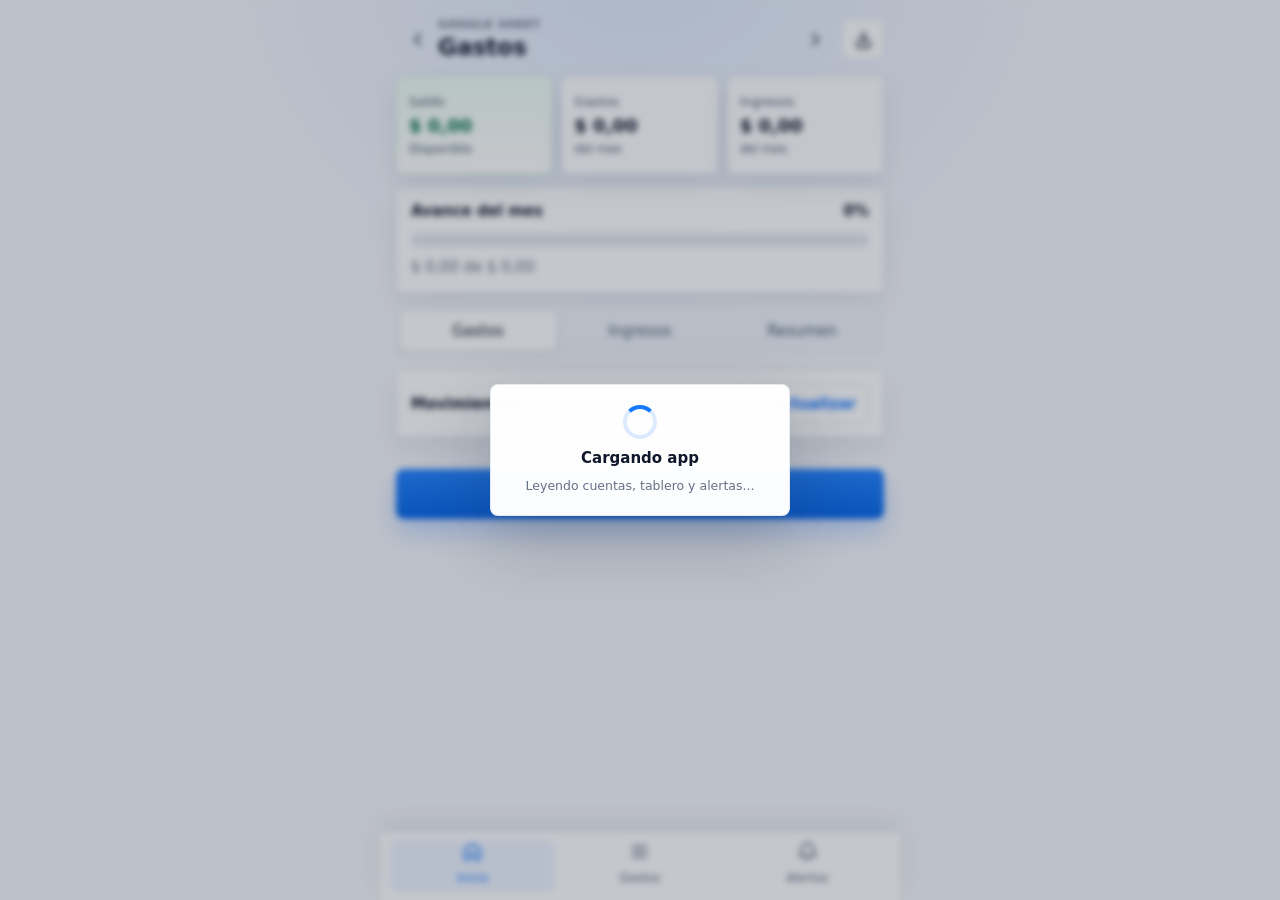
==== commit 6cc79191: "Add files via upload" ====
--- a/index.html
+++ b/index.html
@@ -1,9219 +1,164 @@
-<!DOCTYPE html>
-<html lang="es">
-<head>
-  <meta charset="UTF-8">
-  <meta name="viewport" content="width=device-width, initial-scale=1.0, maximum-scale=1.0, user-scalable=no">
-  <title>Inventario ET/CD</title>
-  <link rel="manifest" href="./manifest.json">
-  <meta name="theme-color" content="#0d1117">
-  <style>
-    * { box-sizing: border-box; }
-    :root {
-      --bg:#0d1117;
-      --surface:#161b22;
-      --surface2:#1c2330;
-      --border:#30363d;
-      --accent:#f0a500;
-      --text:#e6edf3;
-      --muted:#7d8590;
-      --ok:#3fb950;
-      --warn:#d29922;
-      --danger:#f85149;
-      --blue:#58a6ff;
-    }
-    html,body {
-      margin:0;
-      min-height:100%;
-      background:var(--bg);
-      color:var(--text);
-      font-family:Arial,sans-serif;
-    }
-    body { min-height:100vh; }
-    .header {
-      position:sticky;
-      top:0;
-      z-index:10;
-      display:flex;
-      align-items:center;
-      justify-content:space-between;
-      gap:.8rem;
-      padding:.9rem 1rem;
-      background:var(--surface);
-      border-bottom:1px solid var(--border);
-    }
-    .brand-title {
-      font-size:1.2rem;
-      font-weight:700;
-      color:var(--accent);
-    }
-    .brand-sub {
-      margin-top:.15rem;
-      font-size:.74rem;
-      color:var(--muted);
-    }
-    .status {
-      padding:.35rem .55rem;
-      border:1px solid var(--border);
-      border-radius:999px;
-      font-size:.72rem;
-      font-weight:700;
-      white-space:nowrap;
-    }
-    .status.ok { color:var(--ok); border-color:#238636; }
-    .status.warn { color:var(--warn); border-color:#9e6a03; }
-    .status.err { color:var(--danger); border-color:#8b3030; }
-    .wrap {
-      min-height:calc(100vh - 65px);
-      display:flex;
-      align-items:center;
-      justify-content:center;
-      padding:1rem;
-    }
-    .card {
-      width:100%;
-      max-width:390px;
-      padding:1.25rem;
-      background:var(--surface);
-      border:1px solid var(--border);
-      border-radius:10px;
-      box-shadow:0 8px 24px rgba(0,0,0,.35);
-    }
-    h1 {
-      margin:0 0 .35rem;
-      font-size:1.4rem;
-      color:var(--accent);
-    }
-    .lead {
-      margin:0 0 1.1rem;
-      color:var(--muted);
-      font-size:.88rem;
-      line-height:1.4;
-    }
-    .field { margin-bottom:.9rem; }
-    .field label {
-      display:block;
-      margin-bottom:.35rem;
-      color:var(--muted);
-      font-size:.76rem;
-      font-weight:700;
-      text-transform:uppercase;
-      letter-spacing:.05em;
-    }
-    .field input {
-      width:100%;
-      padding:.75rem .8rem;
-      border:1px solid var(--border);
-      border-radius:6px;
-      background:var(--bg);
-      color:var(--text);
-      font-size:1rem;
-      outline:none;
-    }
-    .field input:focus { border-color:var(--accent); }
-    .pin-input {
-      letter-spacing:.35rem;
-      font-size:1.2rem !important;
-      text-align:center;
-    }
-    .btn {
-      width:100%;
-      border:0;
-      border-radius:6px;
-      padding:.78rem 1rem;
-      font-size:.95rem;
-      font-weight:700;
-      cursor:pointer;
-    }
-    .btn:disabled { opacity:.5; cursor:not-allowed; }
-    .btn-primary { background:var(--accent); color:#111; }
-    .btn-secondary {
-      margin-top:.6rem;
-      background:var(--surface2);
-      color:var(--text);
-      border:1px solid var(--border);
-    }
-    .message {
-      display:none;
-      margin:.9rem 0 0;
-      padding:.65rem .75rem;
-      border-radius:6px;
-      font-size:.82rem;
-      line-height:1.35;
-    }
-    .message.show { display:block; }
-    .message.ok { color:var(--ok); background:#0d2e1a; border:1px solid #1a4d2a; }
-    .message.warn { color:var(--warn); background:#2a1f00; border:1px solid #4a3800; }
-    .message.err { color:var(--danger); background:#2d1515; border:1px solid #5a2020; }
-    .user-box {
-      margin:.2rem 0 1rem;
-      padding:.75rem;
-      border:1px solid var(--border);
-      border-radius:6px;
-      background:var(--surface2);
-    }
-    .user-name { font-weight:700; }
-    .user-id { margin-top:.18rem; color:var(--muted); font-size:.78rem; }
-    .screen { display:none; }
-    .screen.active { display:block; }
-    .footer {
-      margin-top:1rem;
-      text-align:center;
-      color:var(--muted);
-      font-size:.72rem;
-    }
-    .dashboard {
-      width:100%;
-      max-width:560px;
-    }
-    .dashboard .card { max-width:none; }
-    .ok-panel {
-      margin-top:1rem;
-      padding:1rem;
-      border-radius:8px;
-      background:#0d2e1a;
-      border:1px solid #1a4d2a;
-      color:var(--ok);
-      line-height:1.45;
-    }
-
-    .app-toolbar {
-      display:flex;
-      align-items:center;
-      justify-content:space-between;
-      gap:.75rem;
-      margin-bottom:.8rem;
-    }
-    .app-toolbar h2 {
-      margin:0;
-      color:var(--accent);
-      font-size:1.05rem;
-    }
-    .mini-status {
-      color:var(--muted);
-      font-size:.75rem;
-      text-align:right;
-    }
-    .inst-list {
-      display:grid;
-      gap:.65rem;
-      margin-top:.8rem;
-    }
-    .inst-card {
-      padding:.8rem .9rem;
-      background:var(--surface2);
-      border:1px solid var(--border);
-      border-radius:8px;
-    }
-    .inst-name {
-      font-weight:700;
-      color:var(--text);
-      line-height:1.25;
-    }
-    .inst-meta {
-      margin-top:.35rem;
-      color:var(--muted);
-      font-size:clamp(.9rem, 3.7vw, 1rem);
-    }
-
-    /* v0.8.0 — mejor lectura en celular */
-    body {
-      font-size:clamp(17px, 4vw, 20px);
-    }
-    h1 {
-      font-size:clamp(1.75rem, 7vw, 2.25rem);
-    }
-    button,
-    input {
-      font-size:clamp(1rem, 4vw, 1.12rem);
-    }
-    .btn {
-      min-height:54px;
-    }
-    .inst-card {
-      padding:1rem 1.05rem;
-      cursor:pointer;
-      transition:transform .08s ease, opacity .08s ease;
-    }
-    .inst-card:active {
-      transform:scale(.99);
-    }
-    .inst-name {
-      font-size:clamp(1.05rem, 4.6vw, 1.28rem);
-    }
-    .inst-status {
-      margin-top:.45rem;
-      font-size:clamp(.88rem, 3.6vw, .98rem);
-      font-weight:700;
-    }
-    .inst-card.autorizada {
-      border-color:rgba(46, 204, 113, .55);
-    }
-    .inst-card.autorizada .inst-status {
-      color:#6ee7a2;
-    }
-    .inst-card.bloqueada {
-      opacity:.72;
-      border-style:dashed;
-    }
-    .inst-card.bloqueada .inst-status {
-      color:#ffcf66;
-    }
-    .inst-card.sin-hoja {
-      opacity:.58;
-      cursor:default;
-    }
-    .inst-card.sin-hoja .inst-status {
-      color:var(--muted);
-    }
-    .empty-state {
-      padding:1rem;
-      border:1px dashed var(--border);
-      border-radius:8px;
-      color:var(--muted);
-      text-align:center;
-      line-height:1.4;
-    }
-  
-    /* v0.8.0 — solicitud de acceso */
-    .modal-backdrop {
-      position: fixed;
-      inset: 0;
-      z-index: 100;
-      display: none;
-      align-items: center;
-      justify-content: center;
-      padding: 1rem;
-      background: rgba(0,0,0,.72);
-    }
-    .modal-backdrop.show { display: flex; }
-    .modal-card {
-      width: 100%;
-      max-width: 430px;
-      padding: 1.25rem;
-      background: var(--surface);
-      border: 1px solid var(--border);
-      border-radius: 14px;
-      box-shadow: 0 14px 40px rgba(0,0,0,.5);
-    }
-    .modal-card h3 {
-      margin: 0 0 .7rem;
-      color: var(--accent);
-      font-size: clamp(1.35rem, 5vw, 1.65rem);
-    }
-    .modal-card p {
-      margin: .4rem 0 1rem;
-      color: var(--muted);
-      line-height: 1.45;
-    }
-    .modal-actions {
-      display: grid;
-      grid-template-columns: 1fr 1fr;
-      gap: .75rem;
-      margin-top: 1rem;
-    }
-    .modal-actions .btn { margin: 0; }
-    .inst-card.pendiente {
-      border-color: rgba(255, 193, 7, .55);
-    }
-    .inst-card.pendiente .inst-status {
-      color: #ffcf66;
-    }
-
-
-    /* v0.8.0 — administración de solicitudes */
-    .admin-list {
-      display:grid;
-      gap:.75rem;
-      margin-top:.9rem;
-    }
-
-    .request-card {
-      padding:1rem;
-      background:var(--surface2);
-      border:1px solid var(--border);
-      border-radius:10px;
-    }
-
-    .request-user {
-      font-weight:700;
-      font-size:clamp(1.05rem, 4.5vw, 1.25rem);
-    }
-
-    .request-meta {
-      margin-top:.35rem;
-      color:var(--muted);
-      font-size:clamp(.88rem, 3.5vw, .98rem);
-      line-height:1.45;
-    }
-
-    .request-installation {
-      margin-top:.55rem;
-      color:var(--accent);
-      font-weight:700;
-    }
-
-    .request-actions {
-      display:grid;
-      grid-template-columns:1fr 1fr;
-      gap:.7rem;
-      margin-top:.9rem;
-    }
-
-    .btn-danger {
-      background:#5a2020;
-      color:#fff;
-      border:1px solid #8b3030;
-    }
-
-    .btn-ok {
-      background:#1a4d2a;
-      color:#fff;
-      border:1px solid #238636;
-    }
-
-
-    /* v0.8.0 — inventario de equipos */
-    .equipment-list {
-      display:grid;
-      gap:.65rem;
-      margin-top:.8rem;
-    }
-
-    .equipment-card {
-      padding:1rem 1.05rem;
-      background:var(--surface2);
-      border:1px solid var(--border);
-      border-radius:9px;
-    }
-
-    .equipment-name {
-      font-size:clamp(1.03rem, 4.4vw, 1.23rem);
-      font-weight:700;
-      line-height:1.28;
-      color:var(--text);
-    }
-
-    .equipment-meta {
-      margin-top:.35rem;
-      color:var(--muted);
-      font-size:clamp(.88rem, 3.6vw, .98rem);
-      line-height:1.35;
-    }
-
-    .equipment-status {
-      margin-top:.45rem;
-      font-size:clamp(.84rem, 3.4vw, .94rem);
-      font-weight:700;
-    }
-
-    .equipment-status.complete { color:var(--ok); }
-    .equipment-status.incomplete { color:var(--warn); }
-
-    .back-row {
-      display:flex;
-      align-items:center;
-      gap:.7rem;
-      margin-bottom:.9rem;
-    }
-
-    .back-row .btn {
-      width:auto;
-      min-height:46px;
-      padding:.55rem .8rem;
-      margin:0;
-    }
-
-    .installation-title {
-      flex:1;
-      min-width:0;
-    }
-
-    .installation-title h1 {
-      margin:0;
-      line-height:1.15;
-    }
-
-    .installation-title .lead {
-      margin:.25rem 0 0;
-    }
-
-
-    /* v0.8.0 — detalle de equipo */
-    .equipment-card {
-      cursor:pointer;
-    }
-
-    .detail-grid {
-      display:grid;
-      gap:.65rem;
-      margin-top:.8rem;
-    }
-
-    .detail-row {
-      padding:.8rem .9rem;
-      background:var(--surface2);
-      border:1px solid var(--border);
-      border-radius:9px;
-    }
-
-    .detail-label {
-      color:var(--muted);
-      font-size:clamp(.82rem,3.2vw,.93rem);
-      margin-bottom:.2rem;
-    }
-
-    .detail-value {
-      color:var(--text);
-      font-size:clamp(1rem,4vw,1.15rem);
-      font-weight:600;
-      overflow-wrap:anywhere;
-    }
-
-    .detail-value.missing {
-      color:var(--warn);
-    }
-
-    .section-title {
-      margin:1.15rem 0 .55rem;
-      font-size:clamp(1.08rem,4.2vw,1.28rem);
-    }
-
-    .comment-card, .photo-card {
-      padding:.85rem .9rem;
-      margin-top:.55rem;
-      background:var(--surface2);
-      border:1px solid var(--border);
-      border-radius:9px;
-    }
-
-    .comment-text {
-      white-space:pre-wrap;
-      line-height:1.4;
-    }
-
-    .comment-meta, .photo-meta {
-      margin-top:.35rem;
-      color:var(--muted);
-      font-size:.9rem;
-    }
-
-    .policy-note {
-      margin:.85rem 0 0;
-      padding:.8rem .9rem;
-      border:1px dashed var(--border);
-      border-radius:9px;
-      color:var(--muted);
-      font-size:.9rem;
-      line-height:1.4;
-    }
-
-
-    /* v0.8.0 — menú intermedio del equipo */
-    .equipment-menu {
-      display:grid;
-      gap:1rem;
-      margin-top:1rem;
-    }
-
-    .equipment-menu-btn {
-      min-height:92px;
-      padding:1.1rem 1rem;
-      border-radius:12px;
-      border:1px solid var(--border);
-      background:var(--surface2);
-      color:var(--text);
-      font-size:clamp(1.2rem,5vw,1.5rem);
-      font-weight:800;
-      letter-spacing:.03em;
-      cursor:pointer;
-      text-align:left;
-    }
-
-    .equipment-menu-btn small {
-      display:block;
-      margin-top:.3rem;
-      color:var(--muted);
-      font-size:clamp(.84rem,3.3vw,.95rem);
-      font-weight:500;
-      letter-spacing:0;
-    }
-
-
-    /* v0.8.0 — fotos reales y contadores */
-    .menu-count {
-      float:right;
-      min-width:2rem;
-      padding:.12rem .5rem;
-      border-radius:999px;
-      background:rgba(255,255,255,.08);
-      color:var(--text);
-      text-align:center;
-      font-size:.95rem;
-      font-weight:800;
-    }
-
-    .photo-card {
-      overflow:hidden;
-    }
-
-    .photo-image-wrap {
-      margin:-.1rem -.1rem .75rem;
-      border-radius:8px;
-      overflow:hidden;
-      background:#111;
-      min-height:140px;
-      display:flex;
-      align-items:center;
-      justify-content:center;
-    }
-
-    .photo-image {
-      display:block;
-      width:100%;
-      max-height:520px;
-      object-fit:contain;
-      background:#111;
-    }
-
-    .photo-fallback {
-      padding:1rem;
-      color:var(--muted);
-      text-align:center;
-      line-height:1.4;
-    }
-
-    .photo-open-link {
-      display:inline-block;
-      margin-top:.55rem;
-      color:var(--accent);
-      text-decoration:none;
-      font-weight:700;
-    }
-
-
-    /* v0.8.0 — alta de comentarios */
-    .comment-editor {
-      margin-bottom:1rem;
-      padding:1rem;
-      background:var(--surface2);
-      border:1px solid var(--border);
-      border-radius:10px;
-    }
-
-    .comment-editor label {
-      display:block;
-      margin-bottom:.45rem;
-      font-weight:700;
-    }
-
-    .comment-editor textarea {
-      width:100%;
-      min-height:110px;
-      box-sizing:border-box;
-      resize:vertical;
-      padding:.8rem .9rem;
-      border-radius:9px;
-      border:1px solid var(--border);
-      background:var(--surface);
-      color:var(--text);
-      font:inherit;
-      line-height:1.4;
-    }
-
-    .comment-editor .btn {
-      margin-top:.7rem;
-    }
-
-
-    /* v0.8.0 — cola offline de comentarios */
-    .sync-pending {
-      color:var(--warn);
-      font-weight:700;
-    }
-
-    .sync-ok {
-      color:var(--ok);
-      font-weight:700;
-    }
-
-    .sync-error {
-      color:#ff7b72;
-      font-weight:700;
-    }
-
-    .queue-status {
-      margin-top:.55rem;
-      color:var(--muted);
-      font-size:.9rem;
-      line-height:1.35;
-    }
-
-
-    /* v0.8.0 — edición de datos online/offline */
-    .data-actions {
-      display:flex;
-      gap:.6rem;
-      flex-wrap:wrap;
-      margin:.8rem 0;
-    }
-
-    .data-edit-row {
-      display:grid;
-      gap:.45rem;
-      padding:.85rem 0;
-      border-bottom:1px solid var(--border);
-    }
-
-    .data-edit-row:last-child { border-bottom:none; }
-
-    .data-edit-label {
-      font-weight:700;
-      line-height:1.3;
-    }
-
-    .data-edit-input,
-    .data-edit-select {
-      width:100%;
-      box-sizing:border-box;
-      padding:.75rem .8rem;
-      border:1px solid var(--border);
-      border-radius:9px;
-      background:var(--surface);
-      color:var(--text);
-      font:inherit;
-    }
-
-    .data-field-note {
-      margin-top:.28rem;
-      font-size:.82rem;
-      color:var(--muted);
-      line-height:1.3;
-    }
-
-    .data-field-note.pending-sync { color:var(--warn); font-weight:700; }
-    .data-field-note.pending-review { color:var(--warn); font-weight:700; }
-    .data-field-note.conflict { color:#ff7b72; font-weight:700; }
-
-    .conflict-values {
-      display:grid;
-      gap:.35rem;
-      margin:.6rem 0;
-      padding:.7rem;
-      border-radius:8px;
-      background:var(--surface2);
-      font-size:.9rem;
-    }
-
-    .conflict-values strong { color:var(--text); }
-
-
-    /* v0.8.0 — bloqueo visual durante operaciones */
-    .busy-overlay {
-      position:fixed;
-      inset:0;
-      z-index:99999;
-      display:none;
-      align-items:center;
-      justify-content:center;
-      padding:1.5rem;
-      background:rgba(13,17,23,.86);
-      backdrop-filter:blur(3px);
-      -webkit-backdrop-filter:blur(3px);
-      touch-action:none;
-    }
-    .busy-overlay.show { display:flex; }
-    .busy-box {
-      width:min(320px, 88vw);
-      padding:1.35rem 1.1rem;
-      border:1px solid var(--border);
-      border-radius:14px;
-      background:var(--surface);
-      box-shadow:0 18px 50px rgba(0,0,0,.55);
-      text-align:center;
-    }
-    .busy-spinner {
-      width:54px;
-      height:54px;
-      margin:0 auto .95rem;
-      border:5px solid rgba(240,165,0,.22);
-      border-top-color:var(--accent);
-      border-radius:50%;
-      animation:busy-spin .78s linear infinite;
-    }
-    .busy-title {
-      color:var(--text);
-      font-size:1.05rem;
-      font-weight:700;
-      line-height:1.25;
-    }
-    .busy-sub {
-      margin-top:.45rem;
-      color:var(--muted);
-      font-size:.82rem;
-      line-height:1.35;
-    }
-    @keyframes busy-spin { to { transform:rotate(360deg); } }
-
-
-    /* v0.8.0 — fotos online/offline */
-    .photo-editor {margin-bottom:1rem;padding:1rem;background:var(--surface2);border:1px solid var(--border);border-radius:10px;}
-    .photo-actions {display:flex;gap:.65rem;flex-wrap:wrap;}
-    .photo-pending-title {margin:.9rem 0 .55rem;font-weight:700;color:var(--text);}
-    .photo-pending-card {border:1px dashed var(--accent);}
-    .photo-pending-badge {display:inline-block;margin-top:.45rem;font-size:.82rem;font-weight:700;color:var(--warn);}
-
-
-    /* v0.8.0 — propuestas de fotos con validación administrativa */
-    .photo-pending-server {
-      border:1px dashed var(--accent);
-      background:var(--surface2);
-    }
-    .photo-pending-server .photo-pending-badge {
-      display:inline-block;
-      margin-top:.45rem;
-      font-size:.82rem;
-      font-weight:700;
-      color:var(--warn);
-    }
-    .photo-replace-actions {
-      display:flex;
-      gap:.55rem;
-      flex-wrap:wrap;
-      margin-top:.65rem;
-    }
-    .admin-photo-preview {
-      width:100%;
-      max-height:240px;
-      object-fit:contain;
-      border-radius:8px;
-      background:#0d1117;
-      margin-top:.55rem;
-    }
-    .admin-photo-pair {
-      display:grid;
-      grid-template-columns:repeat(auto-fit,minmax(140px,1fr));
-      gap:.7rem;
-      margin-top:.65rem;
-    }
-    .admin-photo-label {
-      font-size:.8rem;
-      font-weight:700;
-      color:var(--muted);
-      margin-bottom:.3rem;
-    }
-
-
-    /* v0.8.0 — acciones de foto offline + validación */
-    .photo-request-note {
-      margin-top:.45rem;
-      font-size:.82rem;
-      font-weight:700;
-      color:var(--warn);
-    }
-
-    .photo-request-delete {
-      border-color:#b94a48;
-    }
-
-    .photo-pending-server .photo-image-wrap:empty {
-      display:none;
-    }
-
-
-    /* v0.8.0 — visor de fotos para revisión ADMIN */
-    .photo-viewer {
-      position:fixed;
-      inset:0;
-      z-index:100000;
-      display:none;
-      flex-direction:column;
-      background:rgba(4,8,12,.97);
-      color:var(--text);
-    }
-
-    .photo-viewer.show {
-      display:flex;
-    }
-
-    .photo-viewer-bar {
-      display:flex;
-      align-items:center;
-      gap:.55rem;
-      flex-wrap:wrap;
-      padding:.7rem;
-      background:var(--surface);
-      border-bottom:1px solid var(--border);
-      box-shadow:0 3px 16px rgba(0,0,0,.35);
-    }
-
-    .photo-viewer-title {
-      flex:1 1 180px;
-      min-width:0;
-      font-weight:700;
-      overflow:hidden;
-      text-overflow:ellipsis;
-      white-space:nowrap;
-    }
-
-    .photo-viewer-zoom {
-      min-width:62px;
-      text-align:center;
-      color:var(--muted);
-      font-size:.85rem;
-      font-weight:700;
-    }
-
-    .photo-viewer-body {
-      flex:1;
-      overflow:auto;
-      padding:1rem;
-      display:block;
-      text-align:center;
-      overscroll-behavior:contain;
-    }
-
-    .photo-viewer-img {
-      display:inline-block;
-      width:100%;
-      max-width:none;
-      height:auto;
-      object-fit:contain;
-      border-radius:8px;
-      box-shadow:0 12px 40px rgba(0,0,0,.55);
-      user-select:none;
-      -webkit-user-drag:none;
-    }
-
-    .admin-photo-preview {
-      cursor:zoom-in;
-    }
-
-    .admin-photo-open {
-      margin-top:.5rem;
-      width:100%;
-    }
-
-
-    /* v0.8.0 — altas/bajas de equipos con trabajo offline */
-    .equipment-actions {
-      display:flex;
-      gap:.65rem;
-      flex-wrap:wrap;
-      margin-top:.8rem;
-    }
-
-    .equipment-card.proposed {
-      border-style:dashed;
-      border-color:var(--accent);
-      cursor:default;
-    }
-
-    .equipment-card.pending-delete {
-      border-color:#b94a48;
-    }
-
-    .equipment-proposal-note {
-      margin-top:.45rem;
-      font-size:.82rem;
-      font-weight:700;
-      color:var(--warn);
-    }
-
-    .new-equipment-form {
-      display:grid;
-      gap:.85rem;
-    }
-
-    .new-equipment-row {
-      display:grid;
-      gap:.35rem;
-    }
-
-    .new-equipment-row label {
-      font-weight:700;
-      color:var(--text);
-    }
-
-    .new-equipment-row input,
-    .new-equipment-row select {
-      width:100%;
-      box-sizing:border-box;
-      border:1px solid var(--border);
-      border-radius:8px;
-      padding:.72rem .75rem;
-      background:var(--surface2);
-      color:var(--text);
-      font:inherit;
-    }
-
-    .new-equipment-help {
-      color:var(--muted);
-      font-size:.8rem;
-      line-height:1.35;
-    }
-
-    .proposal-summary {
-      display:grid;
-      gap:.35rem;
-      margin-top:.65rem;
-      padding:.75rem;
-      border:1px solid var(--border);
-      border-radius:8px;
-      background:var(--surface2);
-      font-size:.88rem;
-    }
-
-    .proposal-summary-row {
-      display:grid;
-      grid-template-columns:minmax(120px, .9fr) minmax(0, 1.6fr);
-      gap:.6rem;
-      align-items:start;
-    }
-
-    .proposal-summary-row strong {
-      color:var(--muted);
-      font-weight:700;
-    }
-
-
-    /* ========================================================
-       v0.8.0 — TIPOGRAFÍA RESPONSIVE Y LEGIBILIDAD MÓVIL
-       ======================================================== */
-    html {
-      font-size:clamp(17px, 4.45vw, 20px);
-      -webkit-text-size-adjust:100%;
-      text-size-adjust:100%;
-    }
-
-    body {
-      font-size:1rem;
-      line-height:1.5;
-    }
-
-    .brand-title {
-      font-size:clamp(1.18rem, 5.3vw, 1.42rem);
-      line-height:1.15;
-    }
-
-    .brand-sub {
-      font-size:clamp(.84rem, 3.5vw, .96rem);
-    }
-
-    .status {
-      font-size:clamp(.8rem, 3.25vw, .92rem);
-      line-height:1.2;
-      padding:.42rem .62rem;
-    }
-
-    h1 {
-      font-size:clamp(1.65rem, 7vw, 2.25rem);
-      line-height:1.12;
-    }
-
-    .lead {
-      font-size:clamp(.95rem, 3.9vw, 1.08rem);
-      line-height:1.5;
-    }
-
-    .field label {
-      font-size:clamp(.87rem, 3.55vw, .98rem);
-      line-height:1.25;
-    }
-
-    .field input,
-    .data-edit-input,
-    .data-edit-select,
-    .new-equipment-row input,
-    .new-equipment-row select,
-    .comment-editor textarea {
-      font-size:clamp(1rem, 4.15vw, 1.12rem);
-      min-height:52px;
-    }
-
-    .comment-editor textarea {
-      min-height:125px;
-    }
-
-    .btn {
-      min-height:54px;
-      font-size:clamp(1rem, 4.15vw, 1.14rem);
-      line-height:1.2;
-      padding:.82rem 1rem;
-    }
-
-    .message {
-      font-size:clamp(.92rem, 3.75vw, 1.02rem);
-      line-height:1.45;
-    }
-
-    .user-name {
-      font-size:clamp(1.05rem, 4.3vw, 1.2rem);
-    }
-
-    .user-id,
-    .mini-status {
-      font-size:clamp(.86rem, 3.45vw, .96rem);
-      line-height:1.35;
-    }
-
-    .app-toolbar h2 {
-      font-size:clamp(1.2rem, 4.8vw, 1.45rem);
-      line-height:1.2;
-    }
-
-    .inst-meta,
-    .inst-status,
-    .request-meta,
-    .equipment-meta,
-    .equipment-status,
-    .detail-label,
-    .comment-meta,
-    .photo-meta,
-    .policy-note,
-    .queue-status,
-    .data-field-note,
-    .conflict-values,
-    .photo-pending-badge,
-    .photo-pending-server .photo-pending-badge,
-    .admin-photo-label,
-    .photo-request-note,
-    .photo-viewer-zoom,
-    .equipment-proposal-note,
-    .new-equipment-help,
-    .proposal-summary,
-    .busy-sub {
-      font-size:clamp(.9rem, 3.6vw, 1rem);
-      line-height:1.4;
-    }
-
-    .detail-value,
-    .comment-text {
-      font-size:clamp(1rem, 4vw, 1.12rem);
-      line-height:1.48;
-    }
-
-    .section-title {
-      font-size:clamp(1.15rem, 4.7vw, 1.38rem);
-      line-height:1.25;
-    }
-
-    .equipment-menu-btn {
-      font-size:clamp(1.22rem, 5vw, 1.5rem);
-    }
-
-    .equipment-menu-btn small {
-      font-size:clamp(.92rem, 3.7vw, 1.02rem);
-      line-height:1.4;
-    }
-
-    .busy-title {
-      font-size:clamp(1.08rem, 4.4vw, 1.22rem);
-    }
-
-    .footer {
-      margin-top:1.25rem;
-      padding-top:.9rem;
-      border-top:1px solid rgba(125,133,144,.18);
-      font-size:clamp(.78rem, 3.15vw, .9rem);
-      line-height:1.4;
-    }
-
-    .footer-version {
-      color:var(--muted);
-      font-weight:700;
-    }
-
-    .footer-credit {
-      margin-top:.4rem;
-      color:var(--muted);
-      opacity:.9;
-      font-size:clamp(.74rem, 2.95vw, .86rem);
-      line-height:1.45;
-    }
-
-    @media (max-width: 520px) {
-      .header {
-        align-items:flex-start;
-        gap:.6rem;
-        padding:.82rem .78rem;
-      }
-
-      .wrap {
-        padding:.7rem;
-        align-items:flex-start;
-      }
-
-      .card {
-        max-width:none;
-        padding:1.05rem;
-        border-radius:12px;
-      }
-
-      .app-toolbar {
-        align-items:flex-start;
-      }
-
-      .back-row {
-        align-items:flex-start;
-      }
-
-      .back-row .btn {
-        min-height:50px;
-      }
-
-      .modal-card {
-        padding:1.05rem;
-      }
-
-      .request-actions,
-      .modal-actions {
-        grid-template-columns:1fr;
-      }
-
-      .photo-actions,
-      .photo-replace-actions,
-      .equipment-actions,
-      .data-actions {
-        display:grid;
-        grid-template-columns:1fr;
-      }
-
-      .photo-actions .btn,
-      .photo-replace-actions .btn,
-      .equipment-actions .btn,
-      .data-actions .btn {
-        width:100%;
-        margin-top:0;
-      }
-
-      .proposal-summary-row {
-        grid-template-columns:1fr;
-        gap:.18rem;
-      }
-
-      .photo-viewer-bar {
-        gap:.42rem;
-      }
-
-      .photo-viewer-bar .btn {
-        width:auto;
-        min-height:48px;
-        padding:.62rem .72rem;
-        font-size:.92rem;
-      }
-
-      .photo-viewer-title {
-        flex-basis:100%;
-      }
-    }
-
-    @media (min-width: 700px) {
-      html {
-        font-size:18px;
-      }
-
-      .card {
-        max-width:620px;
-      }
-
-      .dashboard {
-        max-width:760px;
-      }
-    }
-
-
-    /* ========================================================
-       v0.8.0 — FIX TARJETAS DE FOTO
-       Evita que "Abrir foto" invada fecha/autor.
-       ======================================================== */
-    .photo-card {
-      display:block;
-      overflow:hidden;
-    }
-
-    .photo-title {
-      display:block;
-      margin-top:.15rem;
-      margin-bottom:.15rem;
-      line-height:1.3;
-    }
-
-    .photo-meta {
-      display:block;
-      width:100%;
-      position:relative;
-      margin-top:.2rem;
-      margin-bottom:0;
-      line-height:1.45;
-      overflow-wrap:anywhere;
-      box-sizing:border-box;
-    }
-
-    .photo-actions-row {
-      display:grid;
-      grid-template-columns:1fr;
-      gap:.65rem;
-      width:100%;
-      margin-top:.9rem;
-      clear:both;
-      box-sizing:border-box;
-    }
-
-    .photo-actions-row .btn {
-      display:flex;
-      align-items:center;
-      justify-content:center;
-      width:100%;
-      min-height:54px;
-      margin:0;
-      box-sizing:border-box;
-      text-decoration:none;
-      line-height:1.2;
-    }
-
-    .photo-actions-row a.btn {
-      text-align:center;
-    }
-
-    @media (min-width:700px) {
-      .photo-actions-row {
-        grid-template-columns:repeat(3, minmax(0, 1fr));
-      }
-
-      .photo-actions-row .btn {
-        min-width:0;
-      }
-    }
-
-
-    /* ========================================================
-       v0.8.0 — TIPOGRAFÍA RESPONSIVE REFINADA
-       Más legible en celular sin sobredimensionar tablet/PC.
-       ======================================================== */
-
-    /* Escala base por ancho real de pantalla */
-    html {
-      font-size:clamp(18px, 4.8vw, 20px);
-    }
-
-    body {
-      line-height:1.52;
-    }
-
-    /* Cabecera */
-    .brand-title {
-      font-size:clamp(1.28rem, 5.8vw, 1.52rem);
-      line-height:1.12;
-    }
-
-    .brand-sub {
-      font-size:clamp(.9rem, 3.8vw, 1rem);
-      line-height:1.25;
-    }
-
-    .status {
-      font-size:clamp(.88rem, 3.6vw, .98rem);
-      padding:.46rem .68rem;
-    }
-
-    /* Títulos y textos principales */
-    h1 {
-      font-size:clamp(1.72rem, 7vw, 2.18rem);
-    }
-
-    .app-toolbar h2 {
-      font-size:clamp(1.28rem, 5.2vw, 1.55rem);
-    }
-
-    .lead {
-      font-size:clamp(1rem, 4.15vw, 1.12rem);
-      line-height:1.52;
-    }
-
-    .section-title {
-      font-size:clamp(1.2rem, 4.9vw, 1.42rem);
-    }
-
-    /* Listas de instalaciones/equipos */
-    .inst-name,
-    .equipment-name {
-      font-size:clamp(1.12rem, 4.85vw, 1.34rem);
-      line-height:1.3;
-    }
-
-    .inst-meta,
-    .inst-status,
-    .equipment-meta,
-    .equipment-status,
-    .mini-status,
-    .request-meta {
-      font-size:clamp(.94rem, 3.9vw, 1.06rem);
-      line-height:1.42;
-    }
-
-    /* Datos técnicos */
-    .detail-label,
-    .data-field-note,
-    .policy-note,
-    .queue-status,
-    .conflict-values,
-    .proposal-summary,
-    .equipment-proposal-note,
-    .new-equipment-help {
-      font-size:clamp(.94rem, 3.9vw, 1.06rem);
-      line-height:1.45;
-    }
-
-    .detail-value,
-    .comment-text {
-      font-size:clamp(1.04rem, 4.3vw, 1.18rem);
-      line-height:1.5;
-    }
-
-    /* Fotos y comentarios */
-    .comment-meta,
-    .photo-meta,
-    .photo-pending-badge,
-    .photo-pending-server .photo-pending-badge,
-    .photo-request-note,
-    .admin-photo-label {
-      font-size:clamp(.92rem, 3.8vw, 1.04rem);
-      line-height:1.45;
-    }
-
-    .photo-title {
-      font-size:clamp(1.08rem, 4.45vw, 1.22rem);
-    }
-
-    /* Formularios */
-    .field label,
-    .new-equipment-row label {
-      font-size:clamp(.92rem, 3.8vw, 1.04rem);
-      line-height:1.3;
-    }
-
-    .field input,
-    .field select,
-    .data-edit-input,
-    .data-edit-select,
-    .new-equipment-row input,
-    .new-equipment-row select,
-    .comment-editor textarea {
-      font-size:clamp(1.04rem, 4.3vw, 1.16rem);
-      min-height:54px;
-      line-height:1.3;
-    }
-
-    /* Botones */
-    .btn {
-      min-height:56px;
-      font-size:clamp(1.04rem, 4.3vw, 1.18rem);
-      line-height:1.22;
-      padding:.86rem 1rem;
-    }
-
-    .equipment-menu-btn {
-      font-size:clamp(1.28rem, 5.25vw, 1.55rem);
-    }
-
-    .equipment-menu-btn small {
-      font-size:clamp(.96rem, 3.95vw, 1.08rem);
-      line-height:1.42;
-    }
-
-    /* Mensajes de estado/espera */
-    .message {
-      font-size:clamp(.98rem, 4.05vw, 1.1rem);
-      line-height:1.48;
-    }
-
-    .busy-title {
-      font-size:clamp(1.14rem, 4.7vw, 1.3rem);
-    }
-
-    .busy-sub {
-      font-size:clamp(.95rem, 3.9vw, 1.06rem);
-    }
-
-    /* Pie: legible pero discreto */
-    .footer {
-      font-size:clamp(.84rem, 3.4vw, .94rem);
-    }
-
-    .footer-credit {
-      font-size:clamp(.8rem, 3.2vw, .9rem);
-    }
-
-    /* Celulares angostos */
-    @media (max-width: 380px) {
-      html {
-        font-size:18px;
-      }
-
-      .header {
-        padding:.78rem .7rem;
-      }
-
-      .status {
-        font-size:.86rem;
-        padding:.42rem .58rem;
-      }
-
-      .card {
-        padding:.95rem;
-      }
-    }
-
-    /* Celulares medianos/grandes */
-    @media (min-width:381px) and (max-width:599px) {
-      html {
-        font-size:clamp(18.5px, 4.7vw, 20px);
-      }
-    }
-
-    /* Tablet: se evita que el texto crezca demasiado */
-    @media (min-width:600px) and (max-width:899px) {
-      html {
-        font-size:18px;
-      }
-
-      .card {
-        max-width:680px;
-      }
-
-      .dashboard {
-        max-width:820px;
-      }
-    }
-
-    /* Escritorio */
-    @media (min-width:900px) {
-      html {
-        font-size:17px;
-      }
-
-      .card {
-        max-width:680px;
-      }
-
-      .dashboard {
-        max-width:860px;
-      }
-    }
-
-
-    /* ========================================================
-       v0.8.0 — IDENTIDAD INSTITUCIONAL
-       ======================================================== */
-
-    .brand-block {
-      flex:1 1 auto;
-      min-width:0;
-    }
-
-    .brand-title {
-      white-space:nowrap;
-    }
-
-    /* Debe mantenerse siempre en una sola línea en la cabecera. */
-    .brand-sub {
-      display:block;
-      margin-top:.18rem;
-      white-space:nowrap;
-      overflow:visible;
-      font-size:clamp(.46rem, 2.15vw, .78rem) !important;
-      line-height:1.15 !important;
-      letter-spacing:-.018em;
-    }
-
-    .busy-brand {
-      display:none;
-      margin-bottom:1rem;
-    }
-
-    .busy-brand.show {
-      display:block;
-    }
-
-    .busy-brand-logo {
-      display:block;
-      width:clamp(92px, 27vw, 122px);
-      height:clamp(92px, 27vw, 122px);
-      object-fit:contain;
-      margin:0 auto .6rem;
-      border-radius:24%;
-    }
-
-    .busy-brand-sub {
-      color:var(--text);
-      font-weight:700;
-      white-space:nowrap;
-      font-size:clamp(.58rem, 2.65vw, .82rem);
-      line-height:1.2;
-      letter-spacing:-.015em;
-    }
-
-    /* En teléfonos muy angostos se libera algo más de ancho
-       reduciendo solamente el indicador de conexión. */
-    @media (max-width:420px) {
-      .header {
-        gap:.45rem;
-        padding-left:.72rem;
-        padding-right:.72rem;
-      }
-
-      .brand-sub {
-        font-size:clamp(.43rem, 2.05vw, .68rem) !important;
-        letter-spacing:-.025em;
-      }
-
-      .status {
-        flex:0 0 auto;
-        font-size:clamp(.72rem, 3.05vw, .84rem);
-        padding:.38rem .52rem;
-      }
-
-      .busy-box {
-        width:min(350px, 94vw);
-      }
-
-      .busy-brand-sub {
-        font-size:clamp(.54rem, 2.5vw, .72rem);
-      }
-    }
-
-
-    /* ========================================================
-       v0.8.0 — CABECERA INSTITUCIONAL MÁS LEGIBLE
-       ======================================================== */
-    .header.header-v077 {
-      display:block;
-      padding-top:.78rem;
-      padding-bottom:.58rem;
-    }
-
-    .header-main-row {
-      display:flex;
-      align-items:center;
-      justify-content:space-between;
-      gap:.65rem;
-      width:100%;
-    }
-
-    .header-main-row .brand-title {
-      flex:1 1 auto;
-      min-width:0;
-      white-space:nowrap;
-    }
-
-    .header-main-row .status {
-      flex:0 0 auto;
-    }
-
-    .header-v077 .brand-sub {
-      display:block;
-      width:100%;
-      margin-top:.34rem;
-      white-space:nowrap;
-      overflow:hidden;
-      text-overflow:clip;
-      font-size:clamp(.72rem, 3.15vw, .94rem) !important;
-      line-height:1.18 !important;
-      letter-spacing:-.018em;
-      font-weight:600;
-    }
-
-    @media (max-width:420px) {
-      .header.header-v077 {
-        padding-left:.72rem;
-        padding-right:.72rem;
-      }
-
-      .header-v077 .brand-sub {
-        font-size:clamp(.68rem, 3.02vw, .82rem) !important;
-        letter-spacing:-.025em;
-      }
-
-      .header-main-row .status {
-        font-size:clamp(.72rem, 3vw, .84rem);
-        padding:.38rem .52rem;
-      }
-    }
-
-    @media (min-width:421px) and (max-width:599px) {
-      .header-v077 .brand-sub {
-        font-size:clamp(.74rem, 3vw, .9rem) !important;
-      }
-    }
-
-    @media (min-width:600px) {
-      .header-v077 .brand-sub {
-        font-size:.9rem !important;
-      }
-    }
-
-    .busy-brand-sub {
-      font-size:clamp(.76rem, 3.2vw, 1rem) !important;
-      font-weight:700;
-      letter-spacing:-.015em;
-    }
-
-    @media (max-width:420px) {
-      .busy-brand-sub {
-        font-size:clamp(.7rem, 3vw, .84rem) !important;
-      }
-    }
-
-
-    /* ========================================================
-       v0.8.0 — SPLASH SCREEN INSTITUCIONAL
-       ======================================================== */
-    .startup-splash {
-      position:fixed;
-      inset:0;
-      z-index:200000;
-      background:#081015;
-      display:flex;
-      align-items:stretch;
-      justify-content:stretch;
-      opacity:1;
-      visibility:visible;
-      transition:
-        opacity .45s ease,
-        visibility .45s ease;
-      overflow:hidden;
-    }
-
-    .startup-splash.hide {
-      opacity:0;
-      visibility:hidden;
-      pointer-events:none;
-    }
-
-    .startup-splash-image {
-      width:100%;
-      height:100%;
-      display:block;
-      object-fit:cover;
-      object-position:center center;
-      user-select:none;
-      -webkit-user-drag:none;
-    }
-
-    @media (orientation:landscape) {
-      .startup-splash-image {
-        object-fit:contain;
-        background:#081015;
-      }
-    }
-
-    @media (prefers-reduced-motion: reduce) {
-      .startup-splash {
-        transition:none;
-      }
-    }
-
-
-    /* ========================================================
-       v0.8.0 — ACCIONES DE EQUIPOS ARRIBA
-       ======================================================== */
-    .equipment-actions-top {
-      display:grid;
-      grid-template-columns:minmax(0, 1fr) minmax(0, 1fr);
-      gap:.7rem;
-      width:100%;
-      margin:.95rem 0 .9rem;
-    }
-
-    .equipment-actions-top .btn {
-      width:100%;
-      min-width:0;
-      margin:0;
-      min-height:54px;
-      padding:.75rem .55rem;
-      font-size:clamp(.88rem, 3.65vw, 1.06rem);
-      white-space:nowrap;
-    }
-
-    .equipment-list-heading {
-      margin-top:.2rem;
-      margin-bottom:.8rem;
-      align-items:flex-start;
-    }
-
-    .equipment-list-heading h2 {
-      margin:0;
-    }
-
-    .equipment-list-heading .mini-status {
-      text-align:right;
-      max-width:65%;
-      line-height:1.35;
-    }
-
-    @media (max-width:360px) {
-      .equipment-actions-top {
-        gap:.5rem;
-      }
-
-      .equipment-actions-top .btn {
-        padding:.7rem .4rem;
-        font-size:.84rem;
-      }
-    }
-
-
-    /* ========================================================
-       v0.8.0 — BUSCADORES EN INSTALACIONES Y EQUIPOS
-       ======================================================== */
-    .search-box {
-      width:100%;
-      margin:.78rem 0 .92rem;
-    }
-
-    .search-input-wrap {
-      position:relative;
-      display:flex;
-      align-items:center;
-      width:100%;
-    }
-
-    .search-icon {
-      position:absolute;
-      left:.92rem;
-      top:50%;
-      transform:translateY(-50%);
-      color:var(--muted);
-      font-size:1.18rem;
-      pointer-events:none;
-      z-index:1;
-    }
-
-    .search-input {
-      width:100%;
-      min-height:54px;
-      padding:.78rem 2.9rem .78rem 2.65rem;
-      border:1px solid var(--border);
-      border-radius:12px;
-      background:var(--surface2);
-      color:var(--text);
-      outline:none;
-      font:inherit;
-      font-size:clamp(1rem, 4.1vw, 1.12rem);
-      line-height:1.25;
-      box-sizing:border-box;
-      transition:border-color .18s ease, box-shadow .18s ease, background .18s ease;
-    }
-
-    .search-input::placeholder {
-      color:var(--muted);
-      opacity:.92;
-    }
-
-    .search-input:focus {
-      border-color:var(--accent);
-      box-shadow:0 0 0 3px rgba(240,165,0,.13);
-      background:#202938;
-    }
-
-    .search-clear {
-      position:absolute;
-      right:.42rem;
-      top:50%;
-      transform:translateY(-50%);
-      display:none;
-      align-items:center;
-      justify-content:center;
-      width:40px;
-      height:40px;
-      padding:0;
-      border:0;
-      border-radius:10px;
-      background:transparent;
-      color:var(--muted);
-      font-size:1.55rem;
-      line-height:1;
-      cursor:pointer;
-    }
-
-    .search-clear.show {
-      display:flex;
-    }
-
-    .search-clear:active {
-      background:rgba(255,255,255,.06);
-    }
-
-    .search-result {
-      min-height:1.05rem;
-      margin-top:.34rem;
-      padding:0 .12rem;
-      color:var(--muted);
-      font-size:clamp(.82rem, 3.35vw, .93rem);
-      line-height:1.3;
-    }
-
-    .search-empty {
-      padding:1rem;
-      margin:.15rem 0 .8rem;
-      border:1px dashed var(--border);
-      border-radius:10px;
-      text-align:center;
-      color:var(--muted);
-      background:rgba(255,255,255,.015);
-    }
-
-</style>
-</head>
-<body>
-
-<div id="startupSplash" class="startup-splash" aria-label="Subgerencia de Operaciones y Movimiento de Energía">
-  <img src="splash-inicio.png" class="startup-splash-image" alt="Subgerencia de Operaciones y Movimiento de Energía">
-</div>
-
-
-
-<div id="photoViewerAdmin" class="photo-viewer" aria-hidden="true">
-  <div class="photo-viewer-bar">
-    <div id="photoViewerTitle" class="photo-viewer-title">Foto</div>
-
-    <button class="btn btn-secondary" type="button" onclick="cambiarZoomFotoAdmin(-0.25)">
-      −
-    </button>
-
-    <div id="photoViewerZoom" class="photo-viewer-zoom">100%</div>
-
-    <button class="btn btn-secondary" type="button" onclick="cambiarZoomFotoAdmin(0.25)">
-      +
-    </button>
-
-    <button class="btn btn-secondary" type="button" onclick="resetZoomFotoAdmin()">
-      100%
-    </button>
-
-    <button class="btn btn-secondary" type="button" onclick="abrirFotoAdminEnDrive()">
-      Abrir en Drive
-    </button>
-
-    <button class="btn btn-danger" type="button" onclick="cerrarVisorFotoAdmin()">
-      Cerrar
-    </button>
-  </div>
-
-  <div id="photoViewerBody" class="photo-viewer-body">
-    <img id="photoViewerImg" class="photo-viewer-img" alt="Foto para revisar">
-  </div>
-</div>
-
-<div id="busyOverlay" class="busy-overlay" aria-hidden="true" aria-live="polite">
-  <div class="busy-box" role="status" aria-busy="true">
-    <div id="busyBrand" class="busy-brand" aria-hidden="true">
-      <img src="icon-192.png" class="busy-brand-logo" alt="">
-      <div class="busy-brand-sub">Subgerencia de Operaciones y Movimiento de Energía</div>
-    </div>
-    <div class="busy-spinner" aria-hidden="true"></div>
-    <div id="busyTitle" class="busy-title">Procesando…</div>
-    <div id="busySub" class="busy-sub">Esperá un momento.</div>
-  </div>
-</div>
-
-  <header class="header header-v077">
-    <div class="header-main-row">
-      <div class="brand-title">⚡ Inventario ET/CD</div>
-      <div id="statusConexion" class="status warn">Comprobando…</div>
-    </div>
-    <div class="brand-sub">Subgerencia de Operaciones y Movimiento de Energía</div>
-  </header>
-
-  <main class="wrap">
-    <section id="pantallaPrimeraVez" class="screen card">
-      <h1>Vincular este móvil</h1>
-      <p class="lead">La primera identificación necesita Internet. Después este móvil quedará asociado a un único usuario y podrá ingresar sin conexión con su PIN de 4 números.</p>
-
-      <div class="field">
-        <label for="usuarioInicial">Usuario</label>
-        <input id="usuarioInicial" type="text" autocomplete="username" placeholder="Ej.: mmartinez">
-      </div>
-
-      <div class="field">
-        <label for="pinInicial">PIN</label>
-        <input id="pinInicial" class="pin-input" type="password" inputmode="numeric" maxlength="4" pattern="[0-9]*" autocomplete="current-password" placeholder="••••">
-      </div>
-
-      <button id="btnVincular" class="btn btn-primary" onclick="vincularMovil()">Vincular móvil</button>
-      <button class="btn btn-secondary" onclick="abrirAdminLogin()">Administrador</button>
-      <div id="msgInicial" class="message"></div>
-      <div class="footer">
-          <div class="footer-version">Inventario ET/CD PWA · v0.8.0</div>
-          <div class="footer-credit">Diseño funcional y dirección técnica: Ing. Miguel Martínez<br>Desarrollo asistido por IA</div>
-        </div>
-    </section>
-
-    <section id="pantallaPin" class="screen card">
-      <h1>Ingresar</h1>
-      <p class="lead">Este móvil ya está asociado.</p>
-
-      <div class="user-box">
-        <div id="nombreGuardado" class="user-name"></div>
-        <div id="usuarioGuardado" class="user-id"></div>
-      </div>
-
-      <div class="field">
-        <label for="pinLocal">PIN</label>
-        <input id="pinLocal" class="pin-input" type="password" inputmode="numeric" maxlength="4" pattern="[0-9]*" autocomplete="current-password" placeholder="••••">
-      </div>
-
-      <button id="btnIngresar" class="btn btn-primary" onclick="ingresarConPin()">Ingresar</button>
-      <button class="btn btn-secondary" onclick="cambiarUsuario()">Cambiar usuario de este móvil</button>
-      <button class="btn btn-secondary" onclick="abrirAdminLogin()">Administrador</button>
-      <div id="msgPin" class="message"></div>
-      <div class="footer">
-          <div class="footer-version">Inventario ET/CD PWA · v0.8.0</div>
-          <div class="footer-credit">Diseño funcional y dirección técnica: Ing. Miguel Martínez<br>Desarrollo asistido por IA</div>
-        </div>
-    </section>
-
-    <section id="pantallaApp" class="screen dashboard">
-      <div class="card">
-        <h1>Inventario</h1>
-        <p id="bienvenida" class="lead"></p>
-
-        <div class="search-box">
-          <div class="search-input-wrap">
-            <span class="search-icon" aria-hidden="true">⌕</span>
-            <input
-              id="buscadorInstalaciones"
-              class="search-input"
-              type="search"
-              autocomplete="off"
-              placeholder="Buscar ET/CD..."
-              oninput="filtrarInstalaciones()"
-              aria-label="Buscar instalaciones"
-            >
-            <button
-              id="limpiarBuscadorInstalaciones"
-              class="search-clear"
-              type="button"
-              onclick="limpiarBusquedaInstalaciones()"
-              aria-label="Limpiar búsqueda"
-              title="Limpiar"
-            >×</button>
-          </div>
-          <div id="resultadoBusquedaInstalaciones" class="search-result"></div>
-        </div>
-
-        <div class="app-toolbar">
-          <h2>Instalaciones</h2>
-          <div id="estadoInstalaciones" class="mini-status">Cargando…</div>
-        </div>
-
-        <div id="listaInstalaciones" class="inst-list">
-          <div class="empty-state">Cargando instalaciones…</div>
-        </div>
-
-        <button class="btn btn-secondary" onclick="actualizarInstalacionesManual()">Actualizar instalaciones</button>
-        <button class="btn btn-secondary" onclick="abrirAdminLogin()">Administrador</button>
-        <button class="btn btn-secondary" onclick="bloquearApp()">Bloquear</button>
-        <button class="btn btn-secondary" onclick="cambiarUsuario()">Desvincular usuario</button>
-        <div class="footer">
-          <div class="footer-version">Inventario ET/CD PWA · v0.8.0</div>
-          <div class="footer-credit">Diseño funcional y dirección técnica: Ing. Miguel Martínez<br>Desarrollo asistido por IA</div>
-        </div>
-      </div>
-    </section>
-
-
-    <section id="pantallaEquipos" class="screen dashboard">
-      <div class="card">
-        <div class="back-row">
-          <button class="btn btn-secondary" onclick="volverAInstalaciones()">← Volver</button>
-          <div class="installation-title">
-            <h1 id="tituloInstalacionEquipos">Instalación</h1>
-            <p id="subtituloInstalacionEquipos" class="lead"></p>
-          </div>
-        </div>
-
-        <div class="equipment-actions-top">
-          <button class="btn btn-primary" onclick="abrirNuevoEquipo()">+ Nuevo equipo</button>
-          <button class="btn btn-secondary" onclick="actualizarEquiposManual()">Actualizar equipos</button>
-        </div>
-
-        <div class="search-box">
-          <div class="search-input-wrap">
-            <span class="search-icon" aria-hidden="true">⌕</span>
-            <input
-              id="buscadorEquipos"
-              class="search-input"
-              type="search"
-              autocomplete="off"
-              placeholder="Buscar equipo..."
-              oninput="filtrarEquipos()"
-              aria-label="Buscar equipos"
-            >
-            <button
-              id="limpiarBuscadorEquipos"
-              class="search-clear"
-              type="button"
-              onclick="limpiarBusquedaEquipos()"
-              aria-label="Limpiar búsqueda"
-              title="Limpiar"
-            >×</button>
-          </div>
-          <div id="resultadoBusquedaEquipos" class="search-result"></div>
-        </div>
-
-        <div class="app-toolbar equipment-list-heading">
-          <h2>Equipos</h2>
-          <div id="estadoEquipos" class="mini-status">Cargando…</div>
-        </div>
-
-        <div id="listaEquipos" class="equipment-list">
-          <div class="empty-state">Cargando equipos…</div>
-        </div>
-
-        <div id="msgEquipos" class="message"></div>
-        <div class="footer">
-          <div class="footer-version">Inventario ET/CD PWA · v0.8.0</div>
-          <div class="footer-credit">Diseño funcional y dirección técnica: Ing. Miguel Martínez<br>Desarrollo asistido por IA</div>
-        </div>
-      </div>
-    </section>
-
-
-
-
-    <section id="pantallaNuevoEquipo" class="screen dashboard">
-      <div class="card">
-        <div class="back-row">
-          <button class="btn btn-secondary" onclick="volverDesdeNuevoEquipo()">← Volver</button>
-          <div class="installation-title">
-            <h1>Nuevo equipo</h1>
-            <p id="subtituloNuevoEquipo" class="lead"></p>
-          </div>
-        </div>
-
-        <div class="policy-note">
-          Podés preparar el alta con o sin señal. El equipo no se incorpora al inventario oficial
-          hasta sincronizar y ser aprobado por el administrador.
-        </div>
-
-        <div class="new-equipment-form">
-          <div class="new-equipment-row">
-            <label for="nuevoEquipoNombre">Nombre del equipo *</label>
-            <input id="nuevoEquipoNombre" type="text" maxlength="150"
-              placeholder="Ej.: Interruptor 132 kV Campo Mercedes 1">
-          </div>
-
-          <div class="new-equipment-row">
-            <label for="nuevoEquipoTipo">Tipo de equipo *</label>
-            <select id="nuevoEquipoTipo" onchange="renderCamposNuevoEquipo()">
-              <option value="">— Seleccionar —</option>
-            </select>
-          </div>
-
-          <div id="camposNuevoEquipo"></div>
-
-          <div class="equipment-actions">
-            <button id="btnGuardarNuevoEquipo" class="btn btn-primary" onclick="guardarNuevoEquipoPropuesto()">
-              Guardar propuesta
-            </button>
-            <button class="btn btn-secondary" onclick="volverDesdeNuevoEquipo()">Cancelar</button>
-          </div>
-
-          <div id="msgNuevoEquipo" class="message"></div>
-        </div>
-
-        <div class="footer">
-          <div class="footer-version">Inventario ET/CD PWA · v0.8.0</div>
-          <div class="footer-credit">Diseño funcional y dirección técnica: Ing. Miguel Martínez<br>Desarrollo asistido por IA</div>
-        </div>
-      </div>
-    </section>
-
-    <section id="pantallaMenuEquipo" class="screen dashboard">
-      <div class="card">
-        <div class="back-row">
-          <button class="btn btn-secondary" onclick="volverAEquipos()">← Volver</button>
-          <div class="installation-title">
-            <h1 id="tituloMenuEquipo">Equipo</h1>
-            <p id="subtituloMenuEquipo" class="lead"></p>
-          </div>
-        </div>
-
-        <div id="estadoMenuEquipo" class="mini-status"></div>
-
-        <div class="equipment-menu">
-          <button class="equipment-menu-btn" onclick="abrirDatosEquipo()">
-            DATOS <span id="countDatosEquipo" class="menu-count">—</span>
-            <small>Parámetros técnicos y estado del relevamiento</small>
-          </button>
-
-          <button class="equipment-menu-btn" onclick="abrirFotosEquipo()">
-            FOTOS <span id="countFotosEquipo" class="menu-count">0</span>
-            <small>Fotos asociadas al equipo</small>
-          </button>
-
-          <button class="equipment-menu-btn" onclick="abrirComentariosEquipo()">
-            COMENTARIOS <span id="countComentariosEquipo" class="menu-count">0</span>
-            <small>Observaciones y comentarios registrados</small>
-          </button>
-        </div>
-
-        <div class="equipment-actions">
-          <button id="btnSolicitarBajaEquipo" class="btn btn-danger" onclick="solicitarBajaEquipo()">
-            Solicitar baja del equipo
-          </button>
-        </div>
-
-        <div class="policy-note">
-          Los datos pueden editarse con o sin señal. Si un valor del servidor cambió mientras
-          trabajabas offline, la PWA no lo pisa: el conflicto queda para decisión del administrador.
-        </div>
-
-        <div class="footer">
-          <div class="footer-version">Inventario ET/CD PWA · v0.8.0</div>
-          <div class="footer-credit">Diseño funcional y dirección técnica: Ing. Miguel Martínez<br>Desarrollo asistido por IA</div>
-        </div>
-      </div>
-    </section>
-
-    <section id="pantallaDatosEquipo" class="screen dashboard">
-      <div class="card">
-        <div class="back-row">
-          <button class="btn btn-secondary" onclick="volverAMenuEquipo()">← Volver</button>
-          <div class="installation-title">
-            <h1 id="tituloDatosEquipo">Datos</h1>
-            <p id="subtituloDatosEquipo" class="lead"></p>
-          </div>
-        </div>
-
-        <div id="estadoDatosEquipo" class="mini-status"></div>
-
-        <div class="data-actions">
-          <button id="btnEditarDatos" class="btn btn-primary" onclick="activarEdicionDatos()">Editar datos</button>
-          <button id="btnGuardarDatos" class="btn btn-primary" onclick="guardarDatosDesdePwa()" style="display:none">Guardar cambios</button>
-          <button id="btnCancelarDatos" class="btn btn-secondary" onclick="cancelarEdicionDatos()" style="display:none">Cancelar</button>
-        </div>
-
-        <div id="msgDatos" class="message"></div>
-        <div id="estadoColaDatos" class="queue-status"></div>
-        <div id="detalleParametros" class="detail-grid"></div>
-
-        <div class="footer">
-          <div class="footer-version">Inventario ET/CD PWA · v0.8.0</div>
-          <div class="footer-credit">Diseño funcional y dirección técnica: Ing. Miguel Martínez<br>Desarrollo asistido por IA</div>
-        </div>
-      </div>
-    </section>
-
-    <section id="pantallaComentariosEquipo" class="screen dashboard">
-      <div class="card">
-        <div class="back-row">
-          <button class="btn btn-secondary" onclick="volverAMenuEquipo()">← Volver</button>
-          <div class="installation-title">
-            <h1 id="tituloComentariosEquipo">Comentarios</h1>
-            <p id="subtituloComentariosEquipo" class="lead"></p>
-          </div>
-        </div>
-
-        <div class="comment-editor">
-          <label for="nuevoComentario">Nuevo comentario</label>
-          <textarea
-            id="nuevoComentario"
-            maxlength="2000"
-            placeholder="Escribí una observación sobre este equipo..."
-          ></textarea>
-          <button
-            id="btnGuardarComentario"
-            class="btn btn-primary"
-            onclick="guardarComentarioDesdePwa()"
-          >Guardar comentario</button>
-          <div id="msgComentario" class="message"></div>
-          <div id="estadoColaComentarios" class="queue-status"></div>
-        </div>
-
-        <div id="detalleComentarios"></div>
-
-        <div class="footer">
-          <div class="footer-version">Inventario ET/CD PWA · v0.8.0</div>
-          <div class="footer-credit">Diseño funcional y dirección técnica: Ing. Miguel Martínez<br>Desarrollo asistido por IA</div>
-        </div>
-      </div>
-    </section>
-
-    <section id="pantallaFotosEquipo" class="screen dashboard">
-      <div class="card">
-        <div class="back-row">
-          <button class="btn btn-secondary" onclick="volverAMenuEquipo()">← Volver</button>
-          <div class="installation-title">
-            <h1 id="tituloFotosEquipo">Fotos</h1>
-            <p id="subtituloFotosEquipo" class="lead"></p>
-          </div>
-        </div>
-
-        <div class="photo-editor">
-          <div class="photo-actions">
-            <button class="btn btn-primary" onclick="prepararAgregarFoto('CAMARA')">Tomar foto</button>
-            <button class="btn btn-secondary" onclick="prepararAgregarFoto('ARCHIVO')">Agregar foto</button>
-          </div>
-          <input id="inputFotoCamara" type="file" accept="image/*" capture="environment" hidden onchange="procesarFotoSeleccionada(this)">
-          <input id="inputFotoArchivo" type="file" accept="image/*" hidden onchange="procesarFotoSeleccionada(this)">
-          <div id="msgFoto" class="message"></div>
-          <div id="estadoColaFotos" class="queue-status"></div>
-        </div>
-
-        <div id="detalleFotosPendientes"></div>
-        <div id="detalleFotos"></div>
-
-        <div class="footer">
-          <div class="footer-version">Inventario ET/CD PWA · v0.8.0</div>
-          <div class="footer-credit">Diseño funcional y dirección técnica: Ing. Miguel Martínez<br>Desarrollo asistido por IA</div>
-        </div>
-      </div>
-    </section>
-
-    <section id="pantallaAdminLogin" class="screen card">
-      <h1>Administrador</h1>
-      <p class="lead">Acceso online para revisar solicitudes, validar cambios de datos y resolver conflictos.</p>
-
-      <div class="field">
-        <label for="claveAdmin">Contraseña</label>
-        <input id="claveAdmin" type="password" autocomplete="current-password" placeholder="Contraseña de administrador">
-      </div>
-
-      <button id="btnAdminLogin" class="btn btn-primary" onclick="loginAdmin()">Ingresar como administrador</button>
-      <button class="btn btn-secondary" onclick="salirAdmin()">Cancelar</button>
-      <div id="msgAdminLogin" class="message"></div>
-      <div class="footer">
-          <div class="footer-version">Inventario ET/CD PWA · v0.8.0</div>
-          <div class="footer-credit">Diseño funcional y dirección técnica: Ing. Miguel Martínez<br>Desarrollo asistido por IA</div>
-        </div>
-    </section>
-
-    <section id="pantallaAdminSolicitudes" class="screen dashboard">
-      <div class="card">
-        <h1>Solicitudes de acceso</h1>
-        <p class="lead">Autorizá o rechazá las solicitudes pendientes.</p>
-
-        <div class="app-toolbar">
-          <h2>Pendientes</h2>
-          <div id="estadoSolicitudesAdmin" class="mini-status">Cargando…</div>
-        </div>
-
-        <div id="listaSolicitudesAdmin" class="admin-list">
-          <div class="empty-state">Cargando solicitudes…</div>
-        </div>
-
-        <div class="app-toolbar" style="margin-top:1.2rem">
-          <h2>Altas y bajas de equipos</h2>
-          <div id="estadoEquiposAdmin" class="mini-status">Cargando…</div>
-        </div>
-
-        <div id="listaEquiposAdmin" class="admin-list">
-          <div class="empty-state">Cargando altas y bajas pendientes…</div>
-        </div>
-
-        <div id="msgAdminEquipos" class="message"></div>
-
-        <div class="app-toolbar" style="margin-top:1.2rem">
-          <h2>Cambios de datos por validar</h2>
-          <div id="estadoRevisionesAdmin" class="mini-status">Cargando…</div>
-        </div>
-
-        <div id="listaRevisionesAdmin" class="admin-list">
-          <div class="empty-state">Cargando cambios pendientes…</div>
-        </div>
-
-        <div id="msgAdminRevisiones" class="message"></div>
-
-        <div class="app-toolbar" style="margin-top:1.2rem">
-          <h2>Fotos por validar</h2>
-          <div id="estadoFotosAdmin" class="mini-status">Cargando…</div>
-        </div>
-
-        <div id="listaFotosAdmin" class="admin-list">
-          <div class="empty-state">Cargando fotos pendientes…</div>
-        </div>
-
-        <div id="msgAdminFotos" class="message"></div>
-
-        <div class="app-toolbar" style="margin-top:1.2rem">
-          <h2>Cambios generales por validar</h2>
-          <div id="estadoGeneralesAdmin" class="mini-status">Cargando…</div>
-        </div>
-
-        <div id="listaGeneralesAdmin" class="admin-list">
-          <div class="empty-state">Cargando cambios generales…</div>
-        </div>
-
-        <div id="msgAdminGenerales" class="message"></div>
-
-        <div class="app-toolbar" style="margin-top:1.2rem">
-          <h2>Conflictos de datos</h2>
-          <div id="estadoConflictosAdmin" class="mini-status">Cargando…</div>
-        </div>
-
-        <div id="listaConflictosAdmin" class="admin-list">
-          <div class="empty-state">Cargando conflictos…</div>
-        </div>
-
-        <div id="msgAdminConflictos" class="message"></div>
-
-        <button class="btn btn-secondary" onclick="cargarPanelAdmin()">Actualizar</button>
-        <button class="btn btn-secondary" onclick="salirAdmin()">Salir del administrador</button>
-        <div id="msgAdminSolicitudes" class="message"></div>
-        <div class="footer">
-          <div class="footer-version">Inventario ET/CD PWA · v0.8.0</div>
-          <div class="footer-credit">Diseño funcional y dirección técnica: Ing. Miguel Martínez<br>Desarrollo asistido por IA</div>
-        </div>
-      </div>
-    </section>
-
-  </main>
-
-
-  <div id="modalAcceso" class="modal-backdrop" role="dialog" aria-modal="true" aria-labelledby="modalAccesoTitulo">
-    <div class="modal-card">
-      <h3 id="modalAccesoTitulo">Acceso restringido</h3>
-      <p id="modalAccesoTexto"></p>
-      <div id="modalAccesoMsg" class="message"></div>
-      <div class="modal-actions">
-        <button class="btn btn-secondary" onclick="cerrarModalAcceso()">Cancelar</button>
-        <button id="btnSolicitarAcceso" class="btn btn-primary" onclick="enviarSolicitudAcceso()">Solicitar permiso</button>
-      </div>
-    </div>
-  </div>
-
-  <!-- Puente invisible hacia Apps Script -->
-  <iframe
-    id="serverBridge"
-    title="Puente Apps Script"
-    aria-hidden="true"
-    tabindex="-1"
-    style="display:none"
-  ></iframe>
-
-<script>
-const APP_VERSION = '0.8.0';
-const BRIDGE_BASE_URL = 'https://script.google.com/macros/s/AKfycbxf0E3bdQTbSDzGlQ4YetnBrqn7TU3k6kMahbsyRdY72duzZZXffQYRXjiSF7Uviefs/exec?modo=bridge';
-const STORAGE_KEY = 'inventario_etcd_usuario_v1';
-const SERVER_TOKEN_KEY = 'inventario_etcd_token_v1';
-const INSTALLATIONS_KEY = 'inventario_etcd_instalaciones_v1';
-const ACCESS_REQUESTS_KEY = 'inventario_etcd_solicitudes_pendientes_v1';
-const EQUIPMENT_CACHE_PREFIX = 'inventario_etcd_equipos_v1:';
-const COMMENT_QUEUE_PREFIX = 'inventario_etcd_cola_comentarios_v1:';
-const DATA_QUEUE_PREFIX = 'inventario_etcd_cola_datos_v1:';
-const PHOTO_PENDING_COUNT_PREFIX = 'inventario_etcd_fotos_pendientes_v1:';
-const EQUIPMENT_REQUEST_QUEUE_PREFIX = 'inventario_etcd_cola_solicitudes_equipo_v1:';
-const PHOTO_DB_NAME = 'inventario_etcd_media_v1';
-const PHOTO_DB_VERSION = 1;
-const PHOTO_PENDING_STORE = 'fotosPendientes';
-const PHOTO_CACHE_STORE = 'fotosCache';
-
-const CHANNEL_TO_BRIDGE = 'inventario-etcd-pwa';
-const CHANNEL_FROM_BRIDGE = 'inventario-etcd-bridge';
-
-let servidorDisponible = false;
-let sesionOnline = false;
-let bridgeReady = false;
-let bridgeWindow = null;
-let bridgeOrigin = '';
-let bridgeSecuencia = 0;
-const bridgePendientes = new Map();
-let instalacionSolicitudActual = null;
-let adminTokenPwa = '';
-let instalacionActual = null;
-let equipoActual = null;
-let edicionDatosActiva = false;
-let edicionDatosBase = {};
-
-function mostrarPantalla(id) {
-  document.querySelectorAll('.screen').forEach(el => el.classList.remove('active'));
-  document.getElementById(id).classList.add('active');
-}
-
-function mostrarMensaje(id, texto, tipo) {
-  const el = document.getElementById(id);
-  el.textContent = texto || '';
-  el.className = 'message' + (texto ? ' show ' + (tipo || 'warn') : '');
-}
-
-function limpiarPin(elId) {
-  const el = document.getElementById(elId);
-  if (el) el.value = '';
-}
-
-function perfilLocal() {
-  try {
-    return JSON.parse(localStorage.getItem(STORAGE_KEY) || 'null');
-  } catch (e) {
-    return null;
-  }
-}
-
-function guardarPerfilLocal(usuario, pin) {
-  localStorage.setItem(STORAGE_KEY, JSON.stringify({
-    usuario: String(usuario.usuario || ''),
-    nombre: String(usuario.nombre || usuario.usuario || ''),
-    rol: String(usuario.rol || 'USUARIO'),
-    instalaciones: Array.isArray(usuario.instalaciones)
-      ? usuario.instalaciones.map(v => String(v || '').trim()).filter(Boolean)
-      : [],
-    pin: String(pin || '')
-  }));
-}
-
-function actualizarEstadoConexion(texto, tipo) {
-  const el = document.getElementById('statusConexion');
-  el.textContent = texto;
-  el.className = 'status ' + tipo;
-}
-
-
-const STARTUP_SPLASH_MIN_MS = 2200;
-const startupSplashInicio = Date.now();
-
-async function ocultarSplashInicial() {
-  const transcurrido = Date.now() - startupSplashInicio;
-  const restante = Math.max(0, STARTUP_SPLASH_MIN_MS - transcurrido);
-
-  if (restante > 0) {
-    await dormir(restante);
-  }
-
-  const splash = document.getElementById('startupSplash');
-
-  if (!splash) return;
-
-  splash.classList.add('hide');
-
-  setTimeout(() => {
-    if (splash && splash.parentNode) {
-      splash.parentNode.removeChild(splash);
-    }
-  }, 520);
-}
-
-function dormir(ms) {
-  return new Promise(resolve => setTimeout(resolve, ms));
-}
-
-
-let busyDepth = 0;
-
-function bloquearPantalla(titulo = 'Procesando…', subtitulo = 'Esperá un momento.') {
-  const overlay = document.getElementById('busyOverlay');
-  const title = document.getElementById('busyTitle');
-  const sub = document.getElementById('busySub');
-  const brand = document.getElementById('busyBrand');
-
-  busyDepth++;
-  if (title) title.textContent = titulo;
-  if (sub) sub.textContent = subtitulo;
-
-  // La identificación institucional con el logo se muestra
-  // solamente en la carga inicial de la aplicación.
-  if (brand) {
-    brand.classList.toggle(
-      'show',
-      String(titulo || '').trim().toLowerCase() === 'iniciando…'
-    );
-  }
-
-  if (overlay) {
-    overlay.classList.add('show');
-    overlay.setAttribute('aria-hidden', 'false');
-  }
-  document.body.setAttribute('aria-busy', 'true');
-}
-
-function cambiarTextoBloqueo(titulo, subtitulo = 'Esperá un momento.') {
-  const title = document.getElementById('busyTitle');
-  const sub = document.getElementById('busySub');
-  if (title && titulo) title.textContent = titulo;
-  if (sub) sub.textContent = subtitulo;
-}
-
-function desbloquearPantalla(forzar = false) {
-  if (forzar) busyDepth = 0;
-  else busyDepth = Math.max(0, busyDepth - 1);
-
-  if (busyDepth > 0) return;
-
-  const overlay = document.getElementById('busyOverlay');
-  if (overlay) {
-    overlay.classList.remove('show');
-    overlay.setAttribute('aria-hidden', 'true');
-  }
-  document.body.removeAttribute('aria-busy');
-}
-
-async function conPantallaBloqueada(titulo, accion, subtitulo = 'Esperá un momento.') {
-  bloquearPantalla(titulo, subtitulo);
-  try {
-    return await accion();
-  } finally {
-    desbloquearPantalla();
-  }
-}
-
-function esOrigenGoogleAppsScript(origen) {
-  try {
-    const host = new URL(origen).hostname;
-    return host === 'script.google.com' ||
-           host === 'script.googleusercontent.com' ||
-           host.endsWith('.googleusercontent.com');
-  } catch (e) {
-    return false;
-  }
-}
-
-function cargarBridge(forzar) {
-  const iframe = document.getElementById('serverBridge');
-  if (!iframe || !navigator.onLine) return;
-
-  if (forzar || !iframe.getAttribute('src')) {
-    bridgeReady = false;
-    bridgeWindow = null;
-    bridgeOrigin = '';
-    iframe.src = BRIDGE_BASE_URL + '&_=' + Date.now();
-  }
-}
-
-window.addEventListener('message', function(event) {
-  const msg = event.data || {};
-  if (msg.channel !== CHANNEL_FROM_BRIDGE) return;
-  if (!esOrigenGoogleAppsScript(event.origin)) return;
-
-  if (msg.type === 'ready') {
-    bridgeWindow = event.source;
-    bridgeOrigin = event.origin;
-    bridgeReady = true;
-    return;
-  }
-
-  if (msg.type === 'response') {
-    if (!bridgeWindow || event.source !== bridgeWindow) return;
-    if (bridgeOrigin && event.origin !== bridgeOrigin) return;
-
-    const pendiente = bridgePendientes.get(String(msg.id || ''));
-    if (!pendiente) return;
-
-    bridgePendientes.delete(String(msg.id || ''));
-    clearTimeout(pendiente.timer);
-
-    if (msg.error) pendiente.reject(new Error(String(msg.error)));
-    else pendiente.resolve(msg.data);
-  }
-});
-
-async function esperarBridge(timeoutMs = 9000) {
-  if (!navigator.onLine) return false;
-  if (bridgeReady && bridgeWindow) return true;
-
-  cargarBridge(false);
-
-  const inicio = Date.now();
-  while (Date.now() - inicio < timeoutMs) {
-    if (bridgeReady && bridgeWindow) return true;
-    await dormir(100);
-  }
-
-  return false;
-}
-
-async function bridgeCall(action, payload = {}, timeoutMs = 10000) {
-  const listo = await esperarBridge(Math.min(timeoutMs, 9000));
-  if (!listo || !bridgeWindow) {
-    throw new Error('Puente con Apps Script no disponible');
-  }
-
-  const id = 'rpc_' + Date.now() + '_' + (++bridgeSecuencia);
-
-  return new Promise((resolve, reject) => {
-    const timer = setTimeout(() => {
-      bridgePendientes.delete(id);
-      reject(new Error('Tiempo de espera agotado'));
-    }, timeoutMs);
-
-    bridgePendientes.set(id, { resolve, reject, timer });
-
-    bridgeWindow.postMessage({
-      channel: CHANNEL_TO_BRIDGE,
-      id: id,
-      action: action,
-      payload: payload
-    }, bridgeOrigin || '*');
-  });
-}
-
-async function comprobarServidor(forzarBridge = false) {
-  if (!navigator.onLine) {
-    servidorDisponible = false;
-    actualizarEstadoConexion('🟠 Sin conexión', 'warn');
-    return false;
-  }
-
-  actualizarEstadoConexion('Comprobando…', 'warn');
-
-  if (forzarBridge) cargarBridge(true);
-
-  try {
-    const res = await bridgeCall('ping', {}, 10000);
-    servidorDisponible = !!(res && res.ok);
-    actualizarEstadoConexion(
-      servidorDisponible ? '🟢 En línea' : '🔴 Servidor no disponible',
-      servidorDisponible ? 'ok' : 'err'
-    );
-    return servidorDisponible;
-  } catch (e) {
-    servidorDisponible = false;
-    actualizarEstadoConexion('🟠 Sin servidor', 'warn');
-    return false;
-  }
-}
-
-async function vincularMovil() {
-  const usuario = document.getElementById('usuarioInicial').value.trim();
-  const pin = document.getElementById('pinInicial').value.trim();
-  const btn = document.getElementById('btnVincular');
-
-  mostrarMensaje('msgInicial', '', '');
-
-  if (!usuario) {
-    mostrarMensaje('msgInicial', 'Ingresá el usuario.', 'err');
-    return;
-  }
-  if (!/^\d{4}$/.test(pin)) {
-    mostrarMensaje('msgInicial', 'El PIN debe tener exactamente 4 números.', 'err');
-    return;
-  }
-
-  btn.disabled = true;
-  btn.textContent = 'Verificando…';
-  bloquearPantalla('Vinculando móvil…', 'Validando usuario y conexión.');
-
-  try {
-    const disponible = await comprobarServidor();
-    if (!disponible) {
-      mostrarMensaje('msgInicial', 'La primera vinculación necesita conexión con el servidor.', 'warn');
-      return;
-    }
-
-    const res = await bridgeCall('login', { usuario, pin }, 12000);
-
-    if (!res || !res.ok) {
-      mostrarMensaje('msgInicial', (res && res.msg) || 'No se pudo validar el usuario.', 'err');
-      return;
-    }
-
-    guardarPerfilLocal(res.usuario || { usuario, nombre: usuario, rol: 'USUARIO' }, pin);
-    if (res.token) localStorage.setItem(SERVER_TOKEN_KEY, res.token);
-    sesionOnline = true;
-    mostrarMensaje('msgInicial', 'Móvil vinculado correctamente.', 'ok');
-    setTimeout(() => prepararPantallaPin(), 450);
-
-  } catch (e) {
-    mostrarMensaje('msgInicial', 'No se pudo conectar con el servidor.', 'warn');
-  } finally {
-    btn.disabled = false;
-    btn.textContent = 'Vincular móvil';
-    desbloquearPantalla();
-  }
-}
-
-function prepararPantallaPin() {
-  const perfil = perfilLocal();
-  if (!perfil) {
-    mostrarPantalla('pantallaPrimeraVez');
-    return;
-  }
-
-  document.getElementById('nombreGuardado').textContent = perfil.nombre || perfil.usuario;
-  document.getElementById('usuarioGuardado').textContent = '@' + perfil.usuario;
-  limpiarPin('pinLocal');
-  mostrarMensaje('msgPin', '', '');
-  mostrarPantalla('pantallaPin');
-  setTimeout(() => document.getElementById('pinLocal').focus(), 150);
-}
-
-async function revalidarSesionServidor() {
-  const perfil = perfilLocal();
-
-  if (!perfil || !navigator.onLine) {
-    sesionOnline = false;
-    return false;
-  }
-
-  const disponible = await comprobarServidor();
-  if (!disponible) {
-    sesionOnline = false;
-    return false;
-  }
-
-  try {
-    const res = await bridgeCall('login', {
-      usuario: perfil.usuario,
-      pin: String(perfil.pin || '')
-    }, 12000);
-
-    if (!res || !res.ok) {
-      sesionOnline = false;
-      return false;
-    }
-
-    guardarPerfilLocal(res.usuario || perfil, perfil.pin);
-    if (res.token) localStorage.setItem(SERVER_TOKEN_KEY, res.token);
-    sesionOnline = true;
-    return true;
-
-  } catch (e) {
-    sesionOnline = false;
-    return false;
-  }
-}
-
-async function ingresarConPin() {
-  const perfil = perfilLocal();
-  const pin = document.getElementById('pinLocal').value.trim();
-  const btn = document.getElementById('btnIngresar');
-
-  if (!perfil) {
-    mostrarPantalla('pantallaPrimeraVez');
-    return;
-  }
-
-  if (!/^\d{4}$/.test(pin)) {
-    mostrarMensaje('msgPin', 'Ingresá los 4 números del PIN.', 'err');
-    return;
-  }
-
-  if (pin !== String(perfil.pin || '')) {
-    mostrarMensaje('msgPin', 'PIN incorrecto.', 'err');
-    limpiarPin('pinLocal');
-    return;
-  }
-
-  btn.disabled = true;
-  btn.textContent = 'Ingresando…';
-  bloquearPantalla(
-    'Ingresando…',
-    navigator.onLine
-      ? 'Validando sesión y sincronizando cambios pendientes.'
-      : 'Abriendo datos guardados en el celular.'
-  );
-
-  try {
-    if (navigator.onLine) {
-      await revalidarSesionServidor();
-
-      if (sesionOnline) {
-        cambiarTextoBloqueo(
-          'Sincronizando…',
-          'Enviando cambios pendientes antes de continuar.'
-        );
-        await sincronizarColaComentarios({ silencioso: true });
-        await sincronizarColaDatos({ silencioso: true });
-        await sincronizarColaFotos({ silencioso: true });
-        await sincronizarColaSolicitudesEquipo({ silencioso: true });
-      }
-    } else {
-      sesionOnline = false;
-    }
-
-    abrirApp();
-
-  } finally {
-    btn.disabled = false;
-    btn.textContent = 'Ingresar';
-    desbloquearPantalla();
-  }
-}
-
-function guardarInstalacionesLocal(instalaciones) {
-  localStorage.setItem(INSTALLATIONS_KEY, JSON.stringify({
-    fecha: new Date().toISOString(),
-    instalaciones: Array.isArray(instalaciones) ? instalaciones : []
-  }));
-}
-
-function leerInstalacionesLocal() {
-  try {
-    return JSON.parse(localStorage.getItem(INSTALLATIONS_KEY) || 'null');
-  } catch (e) {
-    return null;
-  }
-}
-
-function formatearFechaCorta(iso) {
-  if (!iso) return '';
-  const d = new Date(iso);
-  if (Number.isNaN(d.getTime())) return '';
-  return d.toLocaleString('es-AR', {
-    day:'2-digit', month:'2-digit', year:'2-digit',
-    hour:'2-digit', minute:'2-digit'
-  });
-}
-
-
-function leerSolicitudesPendientesLocales() {
-  try {
-    const arr = JSON.parse(localStorage.getItem(ACCESS_REQUESTS_KEY) || '[]');
-    return Array.isArray(arr) ? arr : [];
-  } catch (e) {
-    return [];
-  }
-}
-
-function marcarSolicitudPendienteLocal(pestana) {
-  const actual = new Set(leerSolicitudesPendientesLocales());
-  actual.add(String(pestana || '').trim());
-  localStorage.setItem(ACCESS_REQUESTS_KEY, JSON.stringify(Array.from(actual)));
-}
-
-function abrirModalAcceso(inst) {
-  instalacionSolicitudActual = inst || null;
-
-  const nombre = inst && inst.nombre
-    ? inst.nombre
-    : (inst && inst.pestana ? inst.pestana : 'esta instalación');
-
-  document.getElementById('modalAccesoTexto').textContent =
-    'No tenés autorización para ingresar a ' + nombre +
-    '. Podés volver atrás o solicitar permiso al administrador.';
-
-  const msg = document.getElementById('modalAccesoMsg');
-  msg.className = 'message';
-  msg.textContent = '';
-
-  const btn = document.getElementById('btnSolicitarAcceso');
-  const puedeSolicitar = navigator.onLine && servidorDisponible;
-  btn.disabled = !puedeSolicitar;
-
-  if (!puedeSolicitar) {
-    msg.textContent = 'Necesitás conexión para solicitar acceso.';
-    msg.className = 'message show warn';
-  }
-
-  document.getElementById('modalAcceso').classList.add('show');
-}
-
-function cerrarModalAcceso() {
-  document.getElementById('modalAcceso').classList.remove('show');
-  instalacionSolicitudActual = null;
-}
-
-async function enviarSolicitudAcceso() {
-  const perfil = perfilLocal();
-  const inst = instalacionSolicitudActual;
-  const btn = document.getElementById('btnSolicitarAcceso');
-  const msg = document.getElementById('modalAccesoMsg');
-
-  if (!perfil || !inst || !inst.pestana) return;
-
-  if (!navigator.onLine || !servidorDisponible) {
-    msg.textContent = 'Necesitás conexión para solicitar acceso.';
-    msg.className = 'message show warn';
-    return;
-  }
-
-  btn.disabled = true;
-  btn.textContent = 'Enviando…';
-  msg.className = 'message';
-  msg.textContent = '';
-  bloquearPantalla('Enviando solicitud…', 'Esperá la confirmación del servidor.');
-
-  try {
-    const res = await bridgeCall('solicitaracceso', {
-      usuario: perfil.usuario,
-      instalacion: inst.pestana
-    }, 15000);
-
-    if (res && res.ok) {
-      marcarSolicitudPendienteLocal(inst.pestana);
-      msg.textContent = res.msg || 'Solicitud enviada al administrador.';
-      msg.className = 'message show ok';
-
-      setTimeout(() => {
-        cerrarModalAcceso();
-        const cache = leerInstalacionesLocal();
-        if (cache && Array.isArray(cache.instalaciones)) {
-          renderInstalaciones(cache.instalaciones, 'cache', cache.fecha);
-        }
-      }, 700);
-
-    } else if (res && res.pendiente) {
-      marcarSolicitudPendienteLocal(inst.pestana);
-      msg.textContent = res.msg || 'Ya existe una solicitud pendiente.';
-      msg.className = 'message show warn';
-
-    } else {
-      msg.textContent = (res && res.msg)
-        ? res.msg
-        : 'No se pudo enviar la solicitud.';
-      msg.className = 'message show err';
-    }
-
-  } catch (e) {
-    msg.textContent = e && e.message ? e.message : String(e);
-    msg.className = 'message show err';
-  } finally {
-    btn.disabled = false;
-    btn.textContent = 'Solicitar permiso';
-    desbloquearPantalla();
-  }
-}
-
-
-function claveCacheEquipos(pestana) {
-  const perfil = perfilLocal();
-  const usuario = perfil ? String(perfil.usuario || '').trim() : '';
-  return EQUIPMENT_CACHE_PREFIX +
-    encodeURIComponent(usuario) + ':' +
-    encodeURIComponent(String(pestana || '').trim());
-}
-
-function guardarEquiposLocal(inst, respuesta) {
-  try {
-    const equipos = Array.isArray(respuesta && respuesta.equipos)
-      ? respuesta.equipos.map(e => ({
-          fila: e.fila,
-          id: String(e.id || ''),
-          nombre: String(e.nombre || ''),
-          tipo: String(e.tipo || ''),
-          params: e.params && typeof e.params === 'object' ? e.params : {},
-          fotoId: String(e.fotoId || ''),
-          fotoIds: Array.isArray(e.fotoIds) ? e.fotoIds.map(v => String(v || '')) : [],
-          fotoInfos: Array.isArray(e.fotoInfos) ? e.fotoInfos.map(f => ({
-            id: String(f.id || ''),
-            fechaHora: String(f.fechaHora || ''),
-            usuario: String(f.usuario || ''),
-            nombre: String(f.nombre || ''),
-            rol: String(f.rol || '')
-          })) : [],
-          comentarios: comentariosConPendientes(
-            inst.pestana,
-            e.fila,
-            e.id,
-            Array.isArray(e.comentarios) ? e.comentarios.map(c => ({
-              id: String(c.id || ''),
-              clientId: String(c.clientId || ''),
-              texto: String(c.texto || ''),
-              fechaHora: String(c.fechaHora || ''),
-              timestamp: Number(c.timestamp || 0),
-              usuario: String(c.usuario || ''),
-              nombre: String(c.nombre || ''),
-              rol: String(c.rol || ''),
-              editadoPor: String(c.editadoPor || ''),
-              fechaEdicion: String(c.fechaEdicion || ''),
-              syncEstado: String(c.syncEstado || '')
-            })) : []
-          ),
-          completo: e.completo === true,
-          camposFaltantes: Array.isArray(e.camposFaltantes) ? e.camposFaltantes : [],
-          estado: String(e.estado || ''),
-          creadoPor: String(e.creadoPor || ''),
-          creadoNombre: String(e.creadoNombre || ''),
-          fechaAlta: String(e.fechaAlta || ''),
-          modificadoPor: String(e.modificadoPor || ''),
-          modificadoNombre: String(e.modificadoNombre || ''),
-          fechaModificacion: String(e.fechaModificacion || ''),
-          ultimaAccion: String(e.ultimaAccion || ''),
-          validadoPor: String(e.validadoPor || ''),
-          fechaValidacion: String(e.fechaValidacion || ''),
-          revisionesPendientes: Array.isArray(e.revisionesPendientes) ? e.revisionesPendientes : [],
-          pendientesCampos: e.pendientesCampos && typeof e.pendientesCampos === 'object' ? e.pendientesCampos : {},
-          pendientesOtros: Array.isArray(e.pendientesOtros) ? e.pendientesOtros : [],
-          cantidadPendientesCampos: Number(e.cantidadPendientesCampos || 0),
-          cantidadPendientesOtros: Number(e.cantidadPendientesOtros || 0),
-          conflictosPwa: Array.isArray(e.conflictosPwa) ? e.conflictosPwa : [],
-          datosPendientesSync: {}
-        }))
-      : [];
-
-    const paquete = {
-      fecha: new Date().toISOString(),
-      pestana: String(inst.pestana || ''),
-      nombre: String(inst.nombre || inst.pestana || ''),
-      tipo: String(inst.tipo || ''),
-      parametros: Array.isArray(respuesta && respuesta.parametros)
-        ? respuesta.parametros
-        : [],
-      catalogo: respuesta && respuesta.catalogo && typeof respuesta.catalogo === 'object'
-        ? respuesta.catalogo
-        : null,
-      equipos
-    };
-
-    aplicarColaDatosAPaquete(paquete);
-
-    localStorage.setItem(
-      claveCacheEquipos(inst.pestana),
-      JSON.stringify(paquete)
-    );
-
-    return paquete;
-  } catch (e) {
-    console.warn('No se pudo guardar el inventario offline:', e);
-    return null;
-  }
-}
-
-function leerEquiposLocal(pestana) {
-  try {
-    const paquete = JSON.parse(
-      localStorage.getItem(claveCacheEquipos(pestana)) || 'null'
-    );
-
-    if (paquete) aplicarColaDatosAPaquete(paquete);
-    return paquete;
-  } catch (e) {
-    return null;
-  }
-}
-
-function limpiarCachesEquipos() {
-  try {
-    const borrar = [];
-    for (let i = 0; i < localStorage.length; i++) {
-      const k = localStorage.key(i);
-      if (k && k.startsWith(EQUIPMENT_CACHE_PREFIX)) borrar.push(k);
-    }
-    borrar.forEach(k => localStorage.removeItem(k));
-  } catch (e) {}
-}
-
-
-function claveColaSolicitudesEquipo() {
-  const perfil = perfilLocal();
-  const usuario = perfil ? String(perfil.usuario || '').trim() : '';
-  return EQUIPMENT_REQUEST_QUEUE_PREFIX + encodeURIComponent(usuario);
-}
-
-function leerColaSolicitudesEquipo() {
-  try {
-    const arr = JSON.parse(
-      localStorage.getItem(claveColaSolicitudesEquipo()) || '[]'
-    );
-    return Array.isArray(arr) ? arr : [];
-  } catch (e) {
-    return [];
-  }
-}
-
-function guardarColaSolicitudesEquipo(items) {
-  localStorage.setItem(
-    claveColaSolicitudesEquipo(),
-    JSON.stringify(Array.isArray(items) ? items : [])
-  );
-}
-
-function generarClientIdSolicitudEquipo() {
-  if (window.crypto && typeof window.crypto.randomUUID === 'function') {
-    return window.crypto.randomUUID();
-  }
-
-  return (
-    'eq-' +
-    Date.now() +
-    '-' +
-    Math.random().toString(36).slice(2, 12)
-  );
-}
-
-function solicitudesEquipoInstalacion(pestana) {
-  return leerColaSolicitudesEquipo().filter(item =>
-    String(item.pestana || '') === String(pestana || '')
-  );
-}
-
-function solicitudBajaEquipoLocal(pestana, equipoId) {
-  return solicitudesEquipoInstalacion(pestana).find(item =>
-    String(item.modo || '').toUpperCase() === 'BAJA' &&
-    String(item.equipoId || '').toUpperCase() ===
-      String(equipoId || '').toUpperCase()
-  ) || null;
-}
-
-function refrescarListaEquiposDesdeCache() {
-  if (!instalacionActual) return;
-
-  const paquete = leerEquiposLocal(instalacionActual.pestana);
-
-  if (paquete) {
-    renderEquipos(paquete, 'cache');
-  }
-}
-
-
-function normalizarBusquedaPwa(texto) {
-  return String(texto == null ? '' : texto)
-    .normalize('NFD')
-    .replace(/[\u0300-\u036f]/g, '')
-    .toLowerCase()
-    .trim();
-}
-
-function aplicarFiltroTarjetas(config) {
-  const input = document.getElementById(config.inputId);
-  const lista = document.getElementById(config.listaId);
-  const resultado = document.getElementById(config.resultadoId);
-  const limpiar = document.getElementById(config.limpiarId);
-
-  if (!input || !lista) return;
-
-  const consulta = normalizarBusquedaPwa(input.value);
-  const tarjetas = Array.from(
-    lista.querySelectorAll(config.selectorTarjeta)
-  );
-
-  let visibles = 0;
-
-  tarjetas.forEach(card => {
-    const texto = normalizarBusquedaPwa(card.textContent);
-    const coincide = !consulta || texto.includes(consulta);
-
-    card.style.display = coincide ? '' : 'none';
-
-    if (coincide) visibles++;
-  });
-
-  let vacio = lista.querySelector('.search-empty');
-
-  if (consulta && tarjetas.length > 0 && visibles === 0) {
-    if (!vacio) {
-      vacio = document.createElement('div');
-      vacio.className = 'search-empty';
-      lista.prepend(vacio);
-    }
-
-    vacio.textContent =
-      'No se encontraron coincidencias para "' +
-      input.value.trim() +
-      '".';
-
-  } else if (vacio) {
-    vacio.remove();
-  }
-
-  if (limpiar) {
-    limpiar.classList.toggle('show', !!input.value);
-  }
-
-  if (resultado) {
-    resultado.textContent = consulta
-      ? visibles +
-        ' ' +
-        (visibles === 1 ? 'coincidencia' : 'coincidencias') +
-        ' de ' +
-        tarjetas.length
-      : '';
-  }
-}
-
-function filtrarInstalaciones() {
-  aplicarFiltroTarjetas({
-    inputId: 'buscadorInstalaciones',
-    listaId: 'listaInstalaciones',
-    selectorTarjeta: '.inst-card',
-    resultadoId: 'resultadoBusquedaInstalaciones',
-    limpiarId: 'limpiarBuscadorInstalaciones'
-  });
-}
-
-function limpiarBusquedaInstalaciones() {
-  const input =
-    document.getElementById('buscadorInstalaciones');
-
-  if (!input) return;
-
-  input.value = '';
-  filtrarInstalaciones();
-  input.focus();
-}
-
-function filtrarEquipos() {
-  aplicarFiltroTarjetas({
-    inputId: 'buscadorEquipos',
-    listaId: 'listaEquipos',
-    selectorTarjeta: '.equipment-card',
-    resultadoId: 'resultadoBusquedaEquipos',
-    limpiarId: 'limpiarBuscadorEquipos'
-  });
-}
-
-function limpiarBusquedaEquipos() {
-  const input =
-    document.getElementById('buscadorEquipos');
-
-  if (!input) return;
-
-  input.value = '';
-  filtrarEquipos();
-  input.focus();
-}
-
-function renderEquipos(paquete, origen) {
-  const lista = document.getElementById('listaEquipos');
-  const estado = document.getElementById('estadoEquipos');
-
-  const equipos = paquete && Array.isArray(paquete.equipos)
-    ? paquete.equipos
-    : [];
-
-  const pestana =
-    paquete && paquete.pestana
-      ? String(paquete.pestana)
-      : (instalacionActual ? String(instalacionActual.pestana || '') : '');
-
-  const solicitudes =
-    solicitudesEquipoInstalacion(pestana);
-
-  const altas = solicitudes.filter(item =>
-    String(item.modo || '').toUpperCase() === 'ALTA'
-  );
-
-  const bajas = {};
-  solicitudes
-    .filter(item =>
-      String(item.modo || '').toUpperCase() === 'BAJA'
-    )
-    .forEach(item => {
-      bajas[String(item.equipoId || '').toUpperCase()] = item;
-    });
-
-  lista.innerHTML = '';
-
-  altas.forEach(item => {
-    const card = document.createElement('div');
-    card.className = 'equipment-card proposed';
-
-    const nombre = document.createElement('div');
-    nombre.className = 'equipment-name';
-    nombre.textContent =
-      (item.datos && item.datos.nombre) ||
-      item.equipoNombre ||
-      '(equipo propuesto)';
-
-    const meta = document.createElement('div');
-    meta.className = 'equipment-meta';
-    meta.textContent =
-      [
-        'ID a asignar al aprobar',
-        (item.datos && item.datos.tipo) || item.tipo || ''
-      ]
-        .filter(Boolean)
-        .join(' · ');
-
-    const status = document.createElement('div');
-    status.className = 'equipment-status incomplete';
-
-    const enSync =
-      String(item.estadoLocal || 'SYNC').toUpperCase() === 'SYNC';
-
-    status.textContent = enSync
-      ? '⏳ Alta pendiente de sincronización'
-      : '🕵️ Alta pendiente de aprobación';
-
-    const nota = document.createElement('div');
-    nota.className = 'equipment-proposal-note';
-    nota.textContent =
-      'Equipo propuesto · todavía no forma parte del inventario oficial';
-
-    card.appendChild(nombre);
-    card.appendChild(meta);
-    card.appendChild(status);
-    card.appendChild(nota);
-    lista.appendChild(card);
-  });
-
-  equipos.forEach(e => {
-    const card = document.createElement('div');
-    card.className = 'equipment-card';
-
-    const baja =
-      bajas[String(e.id || '').toUpperCase()] || null;
-
-    if (baja) {
-      card.classList.add('pending-delete');
-    }
-
-    const nombre = document.createElement('div');
-    nombre.className = 'equipment-name';
-    nombre.textContent = e.nombre || e.id || '(equipo sin nombre)';
-
-    const meta = document.createElement('div');
-    meta.className = 'equipment-meta';
-
-    const partes = [];
-    if (e.id) partes.push(e.id);
-    if (e.tipo) partes.push(e.tipo);
-    meta.textContent = partes.join(' · ');
-
-    const status = document.createElement('div');
-    status.className = 'equipment-status ' +
-      (e.completo ? 'complete' : 'incomplete');
-
-    if (baja) {
-      const enSync =
-        String(baja.estadoLocal || 'SYNC').toUpperCase() === 'SYNC';
-
-      status.className = 'equipment-status incomplete';
-      status.textContent = enSync
-        ? '⏳ Baja pendiente de sincronización'
-        : '🕵️ Baja pendiente de aprobación';
-    } else if (e.completo) {
-      status.textContent = '✓ Datos completos';
-    } else {
-      const faltan = Array.isArray(e.camposFaltantes)
-        ? e.camposFaltantes.length
-        : 0;
-
-      status.textContent = faltan
-        ? '⚠ ' +
-          faltan +
-          ' dato' +
-          (faltan === 1 ? '' : 's') +
-          ' pendiente' +
-          (faltan === 1 ? '' : 's')
-        : '⚠ Datos incompletos';
-    }
-
-    card.appendChild(nombre);
-    card.appendChild(meta);
-    card.appendChild(status);
-
-    if (baja) {
-      const nota = document.createElement('div');
-      nota.className = 'equipment-proposal-note';
-      nota.textContent =
-        'El equipo sigue vigente hasta que el administrador apruebe la baja.';
-      card.appendChild(nota);
-    }
-
-    card.addEventListener('click', () => abrirDetalleEquipo(e));
-    lista.appendChild(card);
-  });
-
-  if (!equipos.length && !altas.length) {
-    lista.innerHTML =
-      '<div class="empty-state">No hay equipos cargados para esta instalación.</div>';
-  }
-
-  const origenTxt = origen === 'servidor' ? 'Servidor' : 'Guardado';
-  const fechaTxt = paquete && paquete.fecha
-    ? formatearFechaCorta(paquete.fecha)
-    : '';
-
-  const piezas = [
-    equipos.length + ' oficiales'
-  ];
-
-  if (altas.length) {
-    piezas.push(
-      altas.length +
-      ' propuesta' +
-      (altas.length === 1 ? '' : 's')
-    );
-  }
-
-  estado.textContent =
-    piezas.join(' · ') +
-    ' · ' +
-    origenTxt +
-    (fechaTxt ? ' · ' + fechaTxt : '');
-
-  filtrarEquipos();
-}
-
-function obtenerCatalogoInstalacionActual() {
-  if (!instalacionActual) return null;
-
-  const paquete =
-    leerEquiposLocal(instalacionActual.pestana);
-
-  return paquete &&
-    paquete.catalogo &&
-    typeof paquete.catalogo === 'object'
-      ? paquete.catalogo
-      : null;
-}
-
-function abrirNuevoEquipo() {
-  if (!instalacionActual) return;
-
-  const catalogo =
-    obtenerCatalogoInstalacionActual();
-
-  if (
-    !catalogo ||
-    !Array.isArray(catalogo.tipos) ||
-    !catalogo.tipos.length
-  ) {
-    mostrarMensaje(
-      'msgEquipos',
-      'No está disponible el catálogo de tipos. Abrí esta instalación con Internet al menos una vez.',
-      'warn'
-    );
-    return;
-  }
-
-  document.getElementById('subtituloNuevoEquipo').textContent =
-    instalacionActual.nombre ||
-    instalacionActual.pestana ||
-    '';
-
-  const nombre =
-    document.getElementById('nuevoEquipoNombre');
-
-  const select =
-    document.getElementById('nuevoEquipoTipo');
-
-  const campos =
-    document.getElementById('camposNuevoEquipo');
-
-  if (nombre) nombre.value = '';
-
-  if (select) {
-    select.innerHTML =
-      '<option value="">— Seleccionar —</option>';
-
-    catalogo.tipos.forEach(tipo => {
-      const op = document.createElement('option');
-      op.value = String(tipo);
-      op.textContent = String(tipo);
-      select.appendChild(op);
-    });
-
-    select.value = '';
-  }
-
-  if (campos) {
-    campos.innerHTML =
-      '<div class="empty-state">Seleccioná el tipo de equipo para cargar sus parámetros.</div>';
-  }
-
-  mostrarMensaje('msgNuevoEquipo', '', '');
-  mostrarPantalla('pantallaNuevoEquipo');
-}
-
-function volverDesdeNuevoEquipo() {
-  mostrarPantalla('pantallaEquipos');
-}
-
-
-function ordenarDefinicionesCatalogoPwa(defs) {
-  return (Array.isArray(defs) ? [...defs] : [])
-    .sort((a, b) => {
-      const ordenA = Number(a && a.orden);
-      const ordenB = Number(b && b.orden);
-
-      const validoA =
-        Number.isFinite(ordenA) && ordenA > 0;
-
-      const validoB =
-        Number.isFinite(ordenB) && ordenB > 0;
-
-      if (validoA && validoB && ordenA !== ordenB) {
-        return ordenA - ordenB;
-      }
-
-      if (validoA && !validoB) return -1;
-      if (!validoA && validoB) return 1;
-
-      return String(
-        (a && a.parametro) || ''
-      ).localeCompare(
-        String((b && b.parametro) || ''),
-        'es'
-      );
-    });
-}
-
-function renderCamposNuevoEquipo() {
-  const cont =
-    document.getElementById('camposNuevoEquipo');
-
-  const select =
-    document.getElementById('nuevoEquipoTipo');
-
-  if (!cont || !select) return;
-
-  const tipo =
-    String(select.value || '').trim();
-
-  cont.innerHTML = '';
-
-  if (!tipo) {
-    cont.innerHTML =
-      '<div class="empty-state">Seleccioná el tipo de equipo para cargar sus parámetros.</div>';
-    return;
-  }
-
-  const catalogo =
-    obtenerCatalogoInstalacionActual();
-
-  const defs =
-    ordenarDefinicionesCatalogoPwa(
-      catalogo &&
-      catalogo.definiciones &&
-      Array.isArray(catalogo.definiciones[tipo])
-        ? catalogo.definiciones[tipo]
-        : []
-    );
-
-  if (!defs.length) {
-    cont.innerHTML =
-      '<div class="empty-state">Este tipo no tiene parámetros definidos.</div>';
-    return;
-  }
-
-  defs.forEach(def => {
-    const row =
-      document.createElement('div');
-
-    row.className =
-      'new-equipment-row';
-
-    const label =
-      document.createElement('label');
-
-    label.textContent =
-      String(def.parametro || '') +
-      (def.obligatorio ? ' *' : '');
-
-    let input;
-
-    if (
-      Array.isArray(def.opciones) &&
-      def.opciones.length
-    ) {
-      input =
-        document.createElement('select');
-
-      const vacio =
-        document.createElement('option');
-
-      vacio.value = '';
-      vacio.textContent =
-        '— Seleccionar —';
-
-      input.appendChild(vacio);
-
-      def.opciones.forEach(valor => {
-        const op =
-          document.createElement('option');
-
-        op.value = String(valor);
-        op.textContent = String(valor);
-        input.appendChild(op);
-      });
-
-    } else {
-      input =
-        document.createElement('input');
-
-      input.type = 'text';
-      input.maxLength = 500;
-
-      const tipoDato =
-        String(def.tipoDato || '')
-          .toLowerCase();
-
-      if (
-        tipoDato.includes('number') ||
-        tipoDato.includes('numero') ||
-        tipoDato.includes('número') ||
-        tipoDato.includes('decimal')
-      ) {
-        input.inputMode = 'decimal';
-      }
-    }
-
-    input.className =
-      'new-equipment-param';
-
-    input.dataset.campo =
-      String(def.parametro || '');
-
-    input.dataset.obligatorio =
-      def.obligatorio ? '1' : '0';
-
-    row.appendChild(label);
-    row.appendChild(input);
-
-    if (def.ayuda) {
-      const help =
-        document.createElement('div');
-
-      help.className =
-        'new-equipment-help';
-
-      help.textContent =
-        String(def.ayuda);
-
-      row.appendChild(help);
-    }
-
-    cont.appendChild(row);
-  });
-}
-
-async function guardarNuevoEquipoPropuesto() {
-  if (!instalacionActual) return;
-
-  const nombre =
-    String(
-      document.getElementById('nuevoEquipoNombre')?.value || ''
-    ).trim();
-
-  const tipo =
-    String(
-      document.getElementById('nuevoEquipoTipo')?.value || ''
-    ).trim();
-
-  if (!nombre) {
-    mostrarMensaje(
-      'msgNuevoEquipo',
-      'Ingresá el nombre del equipo.',
-      'err'
-    );
-    return;
-  }
-
-  if (!tipo) {
-    mostrarMensaje(
-      'msgNuevoEquipo',
-      'Seleccioná el tipo de equipo.',
-      'err'
-    );
-    return;
-  }
-
-  const params = {};
-  const faltantes = [];
-
-  document
-    .querySelectorAll('#camposNuevoEquipo .new-equipment-param')
-    .forEach(input => {
-      const campo =
-        String(input.dataset.campo || '');
-
-      const valor =
-        String(input.value == null ? '' : input.value).trim();
-
-      if (campo) {
-        params[campo] = valor;
-      }
-
-      if (
-        input.dataset.obligatorio === '1' &&
-        !valor
-      ) {
-        faltantes.push(campo);
-      }
-    });
-
-  if (faltantes.length) {
-    mostrarMensaje(
-      'msgNuevoEquipo',
-      'Completá los campos obligatorios: ' +
-      faltantes.join(', '),
-      'err'
-    );
-    return;
-  }
-
-  const perfil = perfilLocal();
-
-  if (!perfil) {
-    mostrarMensaje(
-      'msgNuevoEquipo',
-      'No hay un usuario vinculado.',
-      'err'
-    );
-    return;
-  }
-
-  const item = {
-    clientId:
-      generarClientIdSolicitudEquipo(),
-    usuario:
-      String(perfil.usuario || ''),
-    nombre:
-      String(
-        perfil.nombre ||
-        perfil.usuario ||
-        ''
-      ),
-    pestana:
-      String(
-        instalacionActual.pestana || ''
-      ),
-    instalacionNombre:
-      String(
-        instalacionActual.nombre ||
-        instalacionActual.pestana ||
-        ''
-      ),
-    modo: 'ALTA',
-    equipoId: '',
-    equipoNombre: nombre,
-    tipo: tipo,
-    datos: {
-      nombre,
-      tipo,
-      params
-    },
-    creadoEn: Date.now(),
-    estadoLocal: 'SYNC',
-    solicitudId: ''
-  };
-
-  const cola =
-    leerColaSolicitudesEquipo();
-
-  cola.push(item);
-
-  guardarColaSolicitudesEquipo(cola);
-  refrescarListaEquiposDesdeCache();
-
-  mostrarMensaje(
-    'msgNuevoEquipo',
-    navigator.onLine && servidorDisponible
-      ? 'Propuesta guardada. Sincronizando…'
-      : 'Propuesta guardada en el celular. ⏳ Pendiente de sincronización.',
-    'warn'
-  );
-
-  if (
-    navigator.onLine &&
-    servidorDisponible
-  ) {
-    await conPantallaBloqueada(
-      'Sincronizando alta…',
-      () =>
-        sincronizarColaSolicitudesEquipo(),
-      'Enviando el equipo para aprobación del administrador.'
-    );
-  }
-
-  volverDesdeNuevoEquipo();
-  refrescarListaEquiposDesdeCache();
-}
-
-async function solicitarBajaEquipo() {
-  if (!equipoActual || !instalacionActual) return;
-
-  const existente =
-    solicitudBajaEquipoLocal(
-      instalacionActual.pestana,
-      equipoActual.id
-    );
-
-  if (existente) {
-    alert('Este equipo ya tiene una baja pendiente.');
-    return;
-  }
-
-  if (
-    !confirm(
-      '¿Solicitar la baja de ' +
-      (equipoActual.nombre ||
-        equipoActual.id ||
-        'este equipo') +
-      '?\n\nEl equipo seguirá visible y operativo hasta que el administrador apruebe la baja.'
-    )
-  ) {
-    return;
-  }
-
-  const perfil = perfilLocal();
-
-  if (!perfil) {
-    alert('No hay un usuario vinculado.');
-    return;
-  }
-
-  const item = {
-    clientId:
-      generarClientIdSolicitudEquipo(),
-    usuario:
-      String(perfil.usuario || ''),
-    nombre:
-      String(
-        perfil.nombre ||
-        perfil.usuario ||
-        ''
-      ),
-    pestana:
-      String(
-        instalacionActual.pestana || ''
-      ),
-    instalacionNombre:
-      String(
-        instalacionActual.nombre ||
-        instalacionActual.pestana ||
-        ''
-      ),
-    modo: 'BAJA',
-    equipoId:
-      String(equipoActual.id || ''),
-    equipoNombre:
-      String(
-        equipoActual.nombre ||
-        equipoActual.id ||
-        ''
-      ),
-    tipo:
-      String(equipoActual.tipo || ''),
-    snapshot: {
-      id: String(equipoActual.id || ''),
-      nombre: String(equipoActual.nombre || ''),
-      tipo: String(equipoActual.tipo || ''),
-      params:
-        equipoActual.params &&
-        typeof equipoActual.params === 'object'
-          ? equipoActual.params
-          : {}
-    },
-    filaNum:
-      Number(equipoActual.fila || 0),
-    creadoEn: Date.now(),
-    estadoLocal: 'SYNC',
-    solicitudId: ''
-  };
-
-  const cola =
-    leerColaSolicitudesEquipo();
-
-  cola.push(item);
-
-  guardarColaSolicitudesEquipo(cola);
-
-  abrirDetalleEquipo(equipoActual);
-  refrescarListaEquiposDesdeCache();
-
-  if (
-    navigator.onLine &&
-    servidorDisponible
-  ) {
-    await conPantallaBloqueada(
-      'Sincronizando baja…',
-      () =>
-        sincronizarColaSolicitudesEquipo(),
-      'Enviando la solicitud para aprobación del administrador.'
-    );
-  } else {
-    alert(
-      'La baja quedó guardada en el celular y se enviará cuando vuelva Internet.'
-    );
-  }
-}
-
-async function enviarSolicitudEquipoCola(item, actorToken) {
-  const modo =
-    String(item.modo || '').toUpperCase();
-
-  if (modo === 'ALTA') {
-    return bridgeCall(
-      'proponeraltaequipo',
-      {
-        pestana: item.pestana,
-        datos: item.datos || {},
-        clientId: item.clientId,
-        actorToken
-      },
-      30000
-    );
-  }
-
-  if (modo === 'BAJA') {
-    return bridgeCall(
-      'proponerbajaequipo',
-      {
-        pestana: item.pestana,
-        filaNum: item.filaNum,
-        equipoId: item.equipoId,
-        clientId: item.clientId,
-        actorToken
-      },
-      30000
-    );
-  }
-
-  return {
-    ok: false,
-    msg: 'Operación de equipo no válida'
-  };
-}
-
-async function sincronizarColaSolicitudesEquipo(
-  { silencioso = false } = {}
-) {
-  let cola =
-    leerColaSolicitudesEquipo();
-
-  const pendientesSync =
-    cola.filter(item =>
-      String(item.estadoLocal || 'SYNC')
-        .toUpperCase() === 'SYNC'
-    );
-
-  if (!pendientesSync.length) {
-    return {
-      ok: true,
-      enviados: 0,
-      pendientes: 0
-    };
-  }
-
-  if (
-    !navigator.onLine ||
-    !servidorDisponible
-  ) {
-    return {
-      ok: false,
-      enviados: 0,
-      pendientes:
-        pendientesSync.length,
-      msg: 'Sin conexión'
-    };
-  }
-
-  let token =
-    localStorage.getItem(
-      SERVER_TOKEN_KEY
-    ) || '';
-
-  if (!token || !sesionOnline) {
-    const ok =
-      await revalidarSesionServidor();
-
-    if (!ok) {
-      return {
-        ok: false,
-        enviados: 0,
-        pendientes:
-          pendientesSync.length,
-        msg: 'No se pudo validar la sesión'
-      };
-    }
-
-    token =
-      localStorage.getItem(
-        SERVER_TOKEN_KEY
-      ) || '';
-  }
-
-  let enviados = 0;
-  let ultimoError = '';
-
-  for (const item of pendientesSync) {
-    try {
-      let res =
-        await enviarSolicitudEquipoCola(
-          item,
-          token
-        );
-
-      if (
-        res &&
-        !res.ok &&
-        String(res.msg || '')
-          .toLowerCase()
-          .includes('sesión')
-      ) {
-        const ok =
-          await revalidarSesionServidor();
-
-        if (!ok) {
-          ultimoError =
-            'Sesión vencida';
-          break;
-        }
-
-        token =
-          localStorage.getItem(
-            SERVER_TOKEN_KEY
-          ) || '';
-
-        res =
-          await enviarSolicitudEquipoCola(
-            item,
-            token
-          );
-      }
-
-      if (!res || !res.ok) {
-        ultimoError =
-          (res && res.msg) ||
-          'No se pudo sincronizar una solicitud de equipo';
-        break;
-      }
-
-      cola =
-        leerColaSolicitudesEquipo();
-
-      const idx =
-        cola.findIndex(x =>
-          String(x.clientId || '') ===
-          String(item.clientId || '')
-        );
-
-      if (idx >= 0) {
-        cola[idx].estadoLocal =
-          'VALIDACION';
-
-        cola[idx].solicitudId =
-          String(
-            res.solicitudId || ''
-          );
-
-        guardarColaSolicitudesEquipo(
-          cola
-        );
-      }
-
-      enviados++;
-
-    } catch (e) {
-      ultimoError =
-        e && e.message
-          ? e.message
-          : String(e);
-      break;
-    }
-  }
-
-  refrescarListaEquiposDesdeCache();
-
-  const pantallaMenu =
-    document.getElementById('pantallaMenuEquipo');
-
-  if (
-    pantallaMenu &&
-    pantallaMenu.classList.contains('active') &&
-    equipoActual
-  ) {
-    abrirDetalleEquipo(equipoActual);
-  }
-
-  const restantes =
-    leerColaSolicitudesEquipo()
-      .filter(item =>
-        String(item.estadoLocal || 'SYNC')
-          .toUpperCase() === 'SYNC'
-      ).length;
-
-  if (
-    !silencioso &&
-    ultimoError
-  ) {
-    mostrarMensaje(
-      'msgEquipos',
-      'Quedaron solicitudes pendientes: ' +
-      ultimoError,
-      'warn'
-    );
-  }
-
-  return {
-    ok: restantes === 0,
-    enviados,
-    pendientes: restantes,
-    msg: ultimoError
-  };
-}
-
-async function reconciliarSolicitudesEquipoUsuario(
-  pestana
-) {
-  if (
-    !navigator.onLine ||
-    !servidorDisponible
-  ) {
-    return;
-  }
-
-  let token =
-    localStorage.getItem(
-      SERVER_TOKEN_KEY
-    ) || '';
-
-  if (!token || !sesionOnline) {
-    const ok =
-      await revalidarSesionServidor();
-
-    if (!ok) return;
-
-    token =
-      localStorage.getItem(
-        SERVER_TOKEN_KEY
-      ) || '';
-  }
-
-  try {
-    const res =
-      await bridgeCall(
-        'getsolicitudesequipousuario',
-        {
-          pestana,
-          actorToken: token
-        },
-        20000
-      );
-
-    if (!res || !res.ok) {
-      return;
-    }
-
-    const servidor =
-      Array.isArray(res.solicitudes)
-        ? res.solicitudes
-        : [];
-
-    const serverIds =
-      new Set(
-        servidor
-          .map(x =>
-            String(x.clientId || '')
-          )
-          .filter(Boolean)
-      );
-
-    let cola =
-      leerColaSolicitudesEquipo();
-
-    servidor.forEach(sol => {
-      const clientId =
-        String(sol.clientId || '');
-
-      const idx =
-        cola.findIndex(x =>
-          String(x.clientId || '') ===
-          clientId
-        );
-
-      if (idx >= 0) {
-        cola[idx] = {
-          ...cola[idx],
-          ...sol,
-          estadoLocal: 'VALIDACION'
-        };
-      } else {
-        cola.push({
-          ...sol,
-          estadoLocal: 'VALIDACION',
-          creadoEn:
-            Number(sol.creadoEn || 0) ||
-            Date.now()
-        });
-      }
-    });
-
-    cola =
-      cola.filter(item => {
-        if (
-          String(item.pestana || '') !==
-          String(pestana || '')
-        ) {
-          return true;
-        }
-
-        if (
-          String(item.estadoLocal || '')
-            .toUpperCase() !==
-          'VALIDACION'
-        ) {
-          return true;
-        }
-
-        return serverIds.has(
-          String(item.clientId || '')
-        );
-      });
-
-    guardarColaSolicitudesEquipo(
-      cola
-    );
-
-  } catch (e) {
-    // Conserva el estado local si falla la reconciliación.
-  }
-}
-
-
-
-function valorVisibleParametro(valor) {
-  const s = String(valor == null ? '' : valor).trim();
-  return s === '' || s === '-' ? 'Sin dato' : s;
-}
-
-
-function abrirDetalleEquipo(equipo) {
-  equipoActual = equipo || null;
-  if (!equipoActual) return;
-
-  const titulo =
-    equipoActual.nombre ||
-    equipoActual.id ||
-    'Equipo';
-
-  const subtitulo =
-    [equipoActual.id, equipoActual.tipo]
-      .filter(Boolean)
-      .join(' · ');
-
-  const baja =
-    instalacionActual
-      ? solicitudBajaEquipoLocal(
-          instalacionActual.pestana,
-          equipoActual.id
-        )
-      : null;
-
-  let estado =
-    equipoActual.completo
-      ? '✓ Datos completos'
-      : '⚠ Datos incompletos';
-
-  if (baja) {
-    estado =
-      String(baja.estadoLocal || 'SYNC')
-        .toUpperCase() === 'SYNC'
-        ? '⏳ Baja pendiente de sincronización'
-        : '🕵️ Baja pendiente de aprobación';
-  }
-
-  document.getElementById('tituloMenuEquipo').textContent = titulo;
-  document.getElementById('subtituloMenuEquipo').textContent = subtitulo;
-  document.getElementById('estadoMenuEquipo').textContent = estado;
-
-  const params =
-    equipoActual.params &&
-    typeof equipoActual.params === 'object'
-      ? Object.keys(equipoActual.params)
-      : [];
-
-  const fotos =
-    Array.isArray(equipoActual.fotoIds)
-      ? equipoActual.fotoIds.filter(Boolean)
-      : [];
-
-  const comentarios =
-    Array.isArray(equipoActual.comentarios)
-      ? equipoActual.comentarios
-      : [];
-
-  document.getElementById('countDatosEquipo').textContent = params.length;
-  document.getElementById('countFotosEquipo').textContent = fotos.length;
-  document.getElementById('countComentariosEquipo').textContent = comentarios.length;
-
-  const btnBaja =
-    document.getElementById('btnSolicitarBajaEquipo');
-
-  if (btnBaja) {
-    btnBaja.disabled = !!baja;
-    btnBaja.textContent = baja
-      ? (
-          String(baja.estadoLocal || 'SYNC')
-            .toUpperCase() === 'SYNC'
-            ? 'Baja pendiente de sincronización'
-            : 'Baja pendiente de aprobación'
-        )
-      : 'Solicitar baja del equipo';
-  }
-
-  mostrarPantalla('pantallaMenuEquipo');
-}
-
-function volverAEquipos() {
-  mostrarPantalla('pantallaEquipos');
-}
-
-function volverAMenuEquipo() {
-  if (!equipoActual) {
-    volverAEquipos();
-    return;
-  }
-  mostrarPantalla('pantallaMenuEquipo');
-}
-
-function abrirDatosEquipo() {
-  if (!equipoActual) return;
-
-  aplicarColaDatosAEquipo(
-    instalacionActual ? instalacionActual.pestana : '',
-    equipoActual
-  );
-
-  document.getElementById('tituloDatosEquipo').textContent =
-    equipoActual.nombre || equipoActual.id || 'Equipo';
-
-  document.getElementById('subtituloDatosEquipo').textContent =
-    [equipoActual.id, equipoActual.tipo].filter(Boolean).join(' · ');
-
-  document.getElementById('estadoDatosEquipo').textContent =
-    equipoActual.completo ? '✓ Datos completos' : '⚠ Datos incompletos';
-
-  edicionDatosActiva = false;
-  edicionDatosBase = {};
-  actualizarBotonesEdicionDatos();
-  mostrarMensaje('msgDatos', '', '');
-  actualizarEstadoColaDatos();
-  renderDetalleParametros(equipoActual, false);
-  mostrarPantalla('pantallaDatosEquipo');
-}
-
-function abrirComentariosEquipo() {
-  if (!equipoActual) return;
-
-  document.getElementById('tituloComentariosEquipo').textContent =
-    equipoActual.nombre || equipoActual.id || 'Equipo';
-
-  document.getElementById('subtituloComentariosEquipo').textContent =
-    [equipoActual.id, equipoActual.tipo].filter(Boolean).join(' · ');
-
-  const entrada = document.getElementById('nuevoComentario');
-  if (entrada) entrada.value = '';
-  mostrarMensaje('msgComentario', '', '');
-
-  renderDetalleComentarios(equipoActual);
-  actualizarEstadoColaComentarios();
-  mostrarPantalla('pantallaComentariosEquipo');
-}
-
-async function abrirFotosEquipo() {
-  if (!equipoActual) return;
-
-  document.getElementById('tituloFotosEquipo').textContent =
-    equipoActual.nombre || equipoActual.id || 'Equipo';
-
-  document.getElementById('subtituloFotosEquipo').textContent =
-    [equipoActual.id, equipoActual.tipo].filter(Boolean).join(' · ');
-
-  mostrarMensaje('msgFoto', '', '');
-  fotosPendientesVisuales = [];
-  renderDetalleFotos(equipoActual);
-  await cargarFotosPendientesEquipo();
-  mostrarPantalla('pantallaFotosEquipo');
-}
-
-
-let fotoModoActual = 'AGREGAR';
-let fotoObjetivoActual = '';
-let fotosPendientesVisuales = [];
-
-function claveConteoFotosPendientes() {
-  const perfil = perfilLocal();
-  const usuario = perfil ? String(perfil.usuario || '').trim() : '';
-  return PHOTO_PENDING_COUNT_PREFIX + encodeURIComponent(usuario);
-}
-
-function cantidadFotosPendientesLocal() {
-  return Number(
-    localStorage.getItem(claveConteoFotosPendientes()) || 0
-  );
-}
-
-function setCantidadFotosPendientesLocal(valor) {
-  localStorage.setItem(
-    claveConteoFotosPendientes(),
-    String(Math.max(0, Number(valor || 0)))
-  );
-}
-
-function abrirDbFotosPwa() {
-  return new Promise((resolve, reject) => {
-    const req = indexedDB.open(PHOTO_DB_NAME, PHOTO_DB_VERSION);
-
-    req.onupgradeneeded = event => {
-      const db = event.target.result;
-
-      if (!db.objectStoreNames.contains(PHOTO_PENDING_STORE)) {
-        db.createObjectStore(
-          PHOTO_PENDING_STORE,
-          { keyPath: 'clientId' }
-        );
-      }
-
-      if (!db.objectStoreNames.contains(PHOTO_CACHE_STORE)) {
-        db.createObjectStore(
-          PHOTO_CACHE_STORE,
-          { keyPath: 'fotoId' }
-        );
-      }
-    };
-
-    req.onsuccess = () => resolve(req.result);
-    req.onerror = () =>
-      reject(req.error || new Error('No se pudo abrir la base local de fotos.'));
-  });
-}
-
-async function idbFotosGetAll(storeName) {
-  const db = await abrirDbFotosPwa();
-
-  return new Promise((resolve, reject) => {
-    const tx = db.transaction(storeName, 'readonly');
-    const req = tx.objectStore(storeName).getAll();
-
-    req.onsuccess = () =>
-      resolve(Array.isArray(req.result) ? req.result : []);
-
-    req.onerror = () =>
-      reject(req.error || new Error('No se pudieron leer las fotos locales.'));
-  });
-}
-
-async function idbFotosPut(storeName, value) {
-  const db = await abrirDbFotosPwa();
-
-  return new Promise((resolve, reject) => {
-    const tx = db.transaction(storeName, 'readwrite');
-    tx.objectStore(storeName).put(value);
-
-    tx.oncomplete = () => resolve(true);
-    tx.onerror = () =>
-      reject(tx.error || new Error('No se pudo guardar la operación de foto.'));
-  });
-}
-
-async function idbFotosDelete(storeName, key) {
-  const db = await abrirDbFotosPwa();
-
-  return new Promise((resolve, reject) => {
-    const tx = db.transaction(storeName, 'readwrite');
-    tx.objectStore(storeName).delete(key);
-
-    tx.oncomplete = () => resolve(true);
-    tx.onerror = () =>
-      reject(tx.error || new Error('No se pudo borrar la operación local.'));
-  });
-}
-
-async function idbFotosGet(storeName, key) {
-  const db = await abrirDbFotosPwa();
-
-  return new Promise((resolve, reject) => {
-    const tx = db.transaction(storeName, 'readonly');
-    const req = tx.objectStore(storeName).get(key);
-
-    req.onsuccess = () => resolve(req.result || null);
-    req.onerror = () =>
-      reject(req.error || new Error('No se pudo leer la foto local.'));
-  });
-}
-
-async function operacionesFotoUsuario() {
-  const perfil = perfilLocal();
-  const usuario = perfil ? String(perfil.usuario || '') : '';
-  const todas = await idbFotosGetAll(PHOTO_PENDING_STORE);
-
-  return todas
-    .filter(item =>
-      String(item.usuario || '') === usuario
-    )
-    .map(item => ({
-      ...item,
-      modo: String(item.modo || 'AGREGAR').toUpperCase(),
-      estadoLocal: String(item.estadoLocal || 'SYNC').toUpperCase()
-    }))
-    .sort((a, b) =>
-      Number(a.creadoEn || 0) - Number(b.creadoEn || 0)
-    );
-}
-
-async function operacionesFotoEquipoActual() {
-  if (!instalacionActual || !equipoActual) return [];
-
-  const todas = await operacionesFotoUsuario();
-
-  return todas.filter(item =>
-    String(item.pestana || '') ===
-      String(instalacionActual.pestana || '') &&
-    (
-      String(item.equipoId || '') === String(equipoActual.id || '') ||
-      Number(item.filaNum) === Number(equipoActual.fila)
-    )
-  );
-}
-
-async function refrescarConteoFotosPendientes() {
-  try {
-    const arr = await operacionesFotoUsuario();
-
-    const sync = arr.filter(item =>
-      String(item.estadoLocal || 'SYNC').toUpperCase() === 'SYNC'
-    ).length;
-
-    setCantidadFotosPendientesLocal(sync);
-    return sync;
-
-  } catch (e) {
-    return cantidadFotosPendientesLocal();
-  }
-}
-
-async function actualizarEstadoColaFotos() {
-  const el = document.getElementById('estadoColaFotos');
-  const items = await operacionesFotoEquipoActual();
-
-  const sync = items.filter(item =>
-    String(item.estadoLocal || 'SYNC').toUpperCase() === 'SYNC'
-  ).length;
-
-  const validacion = items.filter(item =>
-    String(item.estadoLocal || '').toUpperCase() === 'VALIDACION'
-  ).length;
-
-  await refrescarConteoFotosPendientes();
-
-  if (!el) return { sync, validacion };
-
-  if (!sync && !validacion) {
-    el.textContent = '✓ Sin operaciones de foto pendientes';
-    el.className = 'queue-status sync-ok';
-    return { sync, validacion };
-  }
-
-  const partes = [];
-
-  if (sync) {
-    partes.push(
-      '⏳ ' +
-      sync +
-      ' pendiente' +
-      (sync === 1 ? '' : 's') +
-      ' de sincronización'
-    );
-  }
-
-  if (validacion) {
-    partes.push(
-      '🕵️ ' +
-      validacion +
-      ' pendiente' +
-      (validacion === 1 ? '' : 's') +
-      ' de validación'
-    );
-  }
-
-  el.textContent = partes.join(' · ');
-  el.className = 'queue-status sync-pending';
-
-  return { sync, validacion };
-}
-
-function generarClientIdFoto() {
-  if (window.crypto && typeof window.crypto.randomUUID === 'function') {
-    return window.crypto.randomUUID();
-  }
-
-  return (
-    'f-' +
-    Date.now() +
-    '-' +
-    Math.random().toString(36).slice(2, 12)
-  );
-}
-
-async function hayOperacionFotoObjetivoPendiente(fotoId) {
-  fotoId = String(fotoId || '').trim();
-  if (!fotoId) return false;
-
-  const locales = await operacionesFotoEquipoActual();
-
-  if (
-    locales.some(item =>
-      String(item.fotoObjetivoId || '') === fotoId
-    )
-  ) {
-    return true;
-  }
-
-  return fotosPendientesVisuales.some(item =>
-    String(item.fotoObjetivoId || '') === fotoId
-  );
-}
-
-function prepararAgregarFoto(origen) {
-  fotoModoActual = 'AGREGAR';
-  fotoObjetivoActual = '';
-  mostrarMensaje('msgFoto', '', '');
-
-  const id =
-    origen === 'CAMARA'
-      ? 'inputFotoCamara'
-      : 'inputFotoArchivo';
-
-  const input = document.getElementById(id);
-
-  if (input) input.click();
-}
-
-async function prepararReemplazoFoto(fotoId) {
-  fotoId = String(fotoId || '').trim();
-
-  if (!fotoId) return;
-
-  if (await hayOperacionFotoObjetivoPendiente(fotoId)) {
-    mostrarMensaje(
-      'msgFoto',
-      'Esta foto ya tiene una operación pendiente.',
-      'warn'
-    );
-    return;
-  }
-
-  fotoModoActual = 'REEMPLAZAR';
-  fotoObjetivoActual = fotoId;
-  mostrarMensaje('msgFoto', '', '');
-
-  const input = document.getElementById('inputFotoArchivo');
-
-  if (input) input.click();
-}
-
-async function prepararBorradoFoto(fotoId) {
-  fotoId = String(fotoId || '').trim();
-
-  if (!fotoId || !equipoActual || !instalacionActual) return;
-
-  if (await hayOperacionFotoObjetivoPendiente(fotoId)) {
-    mostrarMensaje(
-      'msgFoto',
-      'Esta foto ya tiene una operación pendiente.',
-      'warn'
-    );
-    return;
-  }
-
-  if (
-    !confirm(
-      '¿Solicitar el borrado de esta foto?\n\nLa foto seguirá visible hasta que el administrador apruebe el borrado.'
-    )
-  ) {
-    return;
-  }
-
-  const perfil = perfilLocal();
-
-  if (!perfil) {
-    mostrarMensaje(
-      'msgFoto',
-      'No hay un usuario vinculado.',
-      'err'
-    );
-    return;
-  }
-
-  const item = {
-    clientId: generarClientIdFoto(),
-    usuario: String(perfil.usuario || ''),
-    nombre: String(perfil.nombre || perfil.usuario || ''),
-    pestana: String(instalacionActual.pestana || ''),
-    instalacionNombre: String(
-      instalacionActual.nombre ||
-      instalacionActual.pestana ||
-      ''
-    ),
-    filaNum: Number(equipoActual.fila || 0),
-    equipoId: String(equipoActual.id || ''),
-    equipoNombre: String(
-      equipoActual.nombre ||
-      equipoActual.id ||
-      ''
-    ),
-    modo: 'BORRAR',
-    fotoObjetivoId: fotoId,
-    creadoEn: Date.now(),
-    mime: '',
-    blob: null,
-    estadoLocal: 'SYNC'
-  };
-
-  await idbFotosPut(PHOTO_PENDING_STORE, item);
-
-  await cargarFotosPendientesEquipo();
-
-  mostrarMensaje(
-    'msgFoto',
-    navigator.onLine && servidorDisponible
-      ? 'Solicitud de borrado guardada. Sincronizando…'
-      : 'Solicitud de borrado guardada en el celular. ⏳ Pendiente de sincronización.',
-    'warn'
-  );
-
-  if (navigator.onLine && servidorDisponible) {
-    await conPantallaBloqueada(
-      'Sincronizando solicitud…',
-      () => sincronizarColaFotos(),
-      'Enviando el borrado para validación del administrador.'
-    );
-  }
-}
-
-function cargarImagenDesdeArchivo(file) {
-  return new Promise((resolve, reject) => {
-    const url = URL.createObjectURL(file);
-    const img = new Image();
-
-    img.onload = () => {
-      URL.revokeObjectURL(url);
-      resolve(img);
-    };
-
-    img.onerror = () => {
-      URL.revokeObjectURL(url);
-      reject(new Error('No se pudo leer la imagen seleccionada.'));
-    };
-
-    img.src = url;
-  });
-}
-
-function canvasAblob(canvas, calidad) {
-  return new Promise((resolve, reject) => {
-    canvas.toBlob(
-      blob =>
-        blob
-          ? resolve(blob)
-          : reject(new Error('No se pudo preparar la foto.')),
-      'image/jpeg',
-      calidad
-    );
-  });
-}
-
-async function comprimirFotoArchivo(file) {
-  const img = await cargarImagenDesdeArchivo(file);
-
-  const maxDimension = 1600;
-
-  const escala = Math.min(
-    1,
-    maxDimension /
-      Math.max(img.naturalWidth, img.naturalHeight)
-  );
-
-  const ancho = Math.max(
-    1,
-    Math.round(img.naturalWidth * escala)
-  );
-
-  const alto = Math.max(
-    1,
-    Math.round(img.naturalHeight * escala)
-  );
-
-  const canvas = document.createElement('canvas');
-  canvas.width = ancho;
-  canvas.height = alto;
-
-  const ctx = canvas.getContext('2d');
-  ctx.drawImage(img, 0, 0, ancho, alto);
-
-  let blob = await canvasAblob(canvas, 0.80);
-
-  if (blob.size > 1600000) {
-    blob = await canvasAblob(canvas, 0.64);
-  }
-
-  return blob;
-}
-
-function blobADataUrl(blob) {
-  return new Promise((resolve, reject) => {
-    const reader = new FileReader();
-
-    reader.onload = () =>
-      resolve(String(reader.result || ''));
-
-    reader.onerror = () =>
-      reject(
-        reader.error ||
-        new Error('No se pudo preparar la foto.')
-      );
-
-    reader.readAsDataURL(blob);
-  });
-}
-
-async function procesarFotoSeleccionada(input) {
-  const file =
-    input && input.files
-      ? input.files[0]
-      : null;
-
-  if (input) input.value = '';
-
-  if (
-    !file ||
-    !equipoActual ||
-    !instalacionActual
-  ) {
-    return;
-  }
-
-  bloquearPantalla(
-    'Preparando foto…',
-    navigator.onLine && servidorDisponible
-      ? 'Optimizando la imagen.'
-      : 'Guardando la imagen en el celular para sincronizarla después.'
-  );
-
-  try {
-    const blob =
-      await comprimirFotoArchivo(file);
-
-    const perfil = perfilLocal();
-
-    if (!perfil) {
-      throw new Error(
-        'No hay un usuario vinculado.'
-      );
-    }
-
-    const item = {
-      clientId: generarClientIdFoto(),
-      usuario: String(perfil.usuario || ''),
-      nombre: String(
-        perfil.nombre ||
-        perfil.usuario ||
-        ''
-      ),
-      pestana: String(
-        instalacionActual.pestana || ''
-      ),
-      instalacionNombre: String(
-        instalacionActual.nombre ||
-        instalacionActual.pestana ||
-        ''
-      ),
-      filaNum: Number(
-        equipoActual.fila || 0
-      ),
-      equipoId: String(
-        equipoActual.id || ''
-      ),
-      equipoNombre: String(
-        equipoActual.nombre ||
-        equipoActual.id ||
-        ''
-      ),
-      modo: String(
-        fotoModoActual || 'AGREGAR'
-      ).toUpperCase(),
-      fotoObjetivoId:
-        String(fotoObjetivoActual || ''),
-      creadoEn: Date.now(),
-      mime: 'image/jpeg',
-      blob: blob,
-      estadoLocal: 'SYNC'
-    };
-
-    await idbFotosPut(
-      PHOTO_PENDING_STORE,
-      item
-    );
-
-    fotoModoActual = 'AGREGAR';
-    fotoObjetivoActual = '';
-
-    await cargarFotosPendientesEquipo();
-
-    mostrarMensaje(
-      'msgFoto',
-      navigator.onLine && servidorDisponible
-        ? 'Operación guardada. Sincronizando…'
-        : 'Operación guardada en el celular. ⏳ Pendiente de sincronización.',
-      'warn'
-    );
-
-  } catch (e) {
-    mostrarMensaje(
-      'msgFoto',
-      e && e.message
-        ? e.message
-        : String(e),
-      'err'
-    );
-
-    return;
-
-  } finally {
-    desbloquearPantalla();
-  }
-
-  if (
-    navigator.onLine &&
-    servidorDisponible
-  ) {
-    await conPantallaBloqueada(
-      fotoModoActual === 'REEMPLAZAR'
-        ? 'Sincronizando reemplazo…'
-        : 'Sincronizando foto…',
-      () => sincronizarColaFotos(),
-      'Enviando la propuesta para validación del administrador.'
-    );
-  }
-}
-
-async function guardarFotoCacheLocal(
-  fotoId,
-  blob,
-  info
-) {
-  if (!fotoId || !blob) return;
-
-  await idbFotosPut(
-    PHOTO_CACHE_STORE,
-    {
-      fotoId: String(fotoId),
-      blob,
-      fechaHora: String(
-        (info && info.fechaHora) || ''
-      ),
-      usuario: String(
-        (info && info.usuario) || ''
-      ),
-      nombre: String(
-        (info && info.nombre) || ''
-      ),
-      guardadoEn: Date.now()
-    }
-  );
-}
-
-async function aplicarFotoCacheLocal(
-  img,
-  fotoId
-) {
-  try {
-    const item = await idbFotosGet(
-      PHOTO_CACHE_STORE,
-      String(fotoId || '')
-    );
-
-    if (!item || !item.blob) {
-      return false;
-    }
-
-    const url =
-      URL.createObjectURL(item.blob);
-
-    img.src = url;
-
-    img.onload = () =>
-      URL.revokeObjectURL(url);
-
-    return true;
-
-  } catch (e) {
-    return false;
-  }
-}
-
-async function enviarOperacionFoto(item, actorToken) {
-  let base64Data = '';
-
-  if (
-    item.modo !== 'BORRAR' &&
-    item.blob
-  ) {
-    base64Data =
-      await blobADataUrl(item.blob);
-  }
-
-  return bridgeCall(
-    'proponerfoto',
-    {
-      pestana: item.pestana,
-      filaNum: item.filaNum,
-      equipoId: item.equipoId,
-      base64Data: base64Data,
-      modo: item.modo,
-      fotoObjetivoId:
-        item.fotoObjetivoId || '',
-      clientId: item.clientId,
-      actorToken: actorToken
-    },
-    60000
-  );
-}
-
-async function sincronizarColaFotos(
-  { silencioso = false } = {}
-) {
-  let todas =
-    await operacionesFotoUsuario();
-
-  let cola = todas.filter(item =>
-    String(item.estadoLocal || 'SYNC')
-      .toUpperCase() === 'SYNC'
-  );
-
-  if (!cola.length) {
-    await actualizarEstadoColaFotos();
-
-    return {
-      ok: true,
-      enviados: 0,
-      pendientes: 0
-    };
-  }
-
-  if (
-    !navigator.onLine ||
-    !servidorDisponible
-  ) {
-    await actualizarEstadoColaFotos();
-
-    return {
-      ok: false,
-      enviados: 0,
-      pendientes: cola.length,
-      msg: 'Sin conexión'
-    };
-  }
-
-  let token =
-    localStorage.getItem(
-      SERVER_TOKEN_KEY
-    ) || '';
-
-  if (!token || !sesionOnline) {
-    const ok =
-      await revalidarSesionServidor();
-
-    if (!ok) {
-      return {
-        ok: false,
-        enviados: 0,
-        pendientes: cola.length,
-        msg: 'No se pudo validar la sesión'
-      };
-    }
-
-    token =
-      localStorage.getItem(
-        SERVER_TOKEN_KEY
-      ) || '';
-  }
-
-  let enviados = 0;
-  let ultimoError = '';
-
-  for (const item of [...cola]) {
-    try {
-      let res =
-        await enviarOperacionFoto(
-          item,
-          token
-        );
-
-      if (
-        res &&
-        !res.ok &&
-        String(res.msg || '')
-          .toLowerCase()
-          .includes('sesión')
-      ) {
-        const ok =
-          await revalidarSesionServidor();
-
-        if (!ok) {
-          ultimoError = 'Sesión vencida';
-          break;
-        }
-
-        token =
-          localStorage.getItem(
-            SERVER_TOKEN_KEY
-          ) || '';
-
-        res =
-          await enviarOperacionFoto(
-            item,
-            token
-          );
-      }
-
-      if (!res || !res.ok) {
-        ultimoError =
-          (res && res.msg) ||
-          'No se pudo sincronizar una operación de foto';
-
-        break;
-      }
-
-      item.estadoLocal = 'VALIDACION';
-      item.solicitudId =
-        String(res.solicitudId || '');
-      item.fotoNuevaId =
-        String(res.fotoNuevaId || '');
-
-      await idbFotosPut(
-        PHOTO_PENDING_STORE,
-        item
-      );
-
-      enviados++;
-
-    } catch (e) {
-      ultimoError =
-        e && e.message
-          ? e.message
-          : String(e);
-
-      break;
-    }
-  }
-
-  await refrescarConteoFotosPendientes();
-
-  if (
-    equipoActual &&
-    instalacionActual
-  ) {
-    await cargarFotosPendientesEquipo();
-  }
-
-  if (!silencioso) {
-    if (enviados > 0 && !ultimoError) {
-      mostrarMensaje(
-        'msgFoto',
-        enviados === 1
-          ? 'Operación sincronizada. 🕵️ Pendiente de validación del administrador.'
-          : enviados +
-            ' operaciones sincronizadas. 🕵️ Pendientes de validación del administrador.',
-        'ok'
-      );
-
-    } else if (ultimoError) {
-      mostrarMensaje(
-        'msgFoto',
-        'Quedaron operaciones pendientes: ' +
-        ultimoError,
-        'warn'
-      );
-    }
-  }
-
-  const restantes =
-    (await operacionesFotoUsuario())
-      .filter(item =>
-        String(item.estadoLocal || 'SYNC')
-          .toUpperCase() === 'SYNC'
-      ).length;
-
-  return {
-    ok: restantes === 0,
-    enviados,
-    pendientes: restantes,
-    msg: ultimoError
-  };
-}
-
-async function reconciliarPendientesServidor(
-  servidor
-) {
-  if (!equipoActual || !instalacionActual) return;
-
-  const locales =
-    await operacionesFotoEquipoActual();
-
-  const serverList =
-    Array.isArray(servidor)
-      ? servidor
-      : [];
-
-  const clientIdsServer =
-    new Set(
-      serverList
-        .map(x =>
-          String(x.clientId || '')
-        )
-        .filter(Boolean)
-    );
-
-  // Guarda también los pendientes creados con v0.6.1
-  // para que al menos el estado siga visible sin señal.
-  for (const p of serverList) {
-    const clientId =
-      String(p.clientId || '').trim();
-
-    if (!clientId) continue;
-
-    const local =
-      locales.find(x =>
-        String(x.clientId || '') ===
-        clientId
-      );
-
-    if (!local) {
-      const perfil = perfilLocal();
-
-      await idbFotosPut(
-        PHOTO_PENDING_STORE,
-        {
-          clientId,
-          usuario: String(
-            (perfil && perfil.usuario) ||
-            p.usuario ||
-            ''
-          ),
-          nombre: String(
-            p.nombre ||
-            p.usuario ||
-            ''
-          ),
-          pestana:
-            String(p.pestana || ''),
-          instalacionNombre:
-            String(
-              p.instalacionNombre ||
-              p.pestana ||
-              ''
-            ),
-          filaNum:
-            Number(p.filaNum || 0),
-          equipoId:
-            String(p.equipoId || ''),
-          equipoNombre:
-            String(
-              p.equipoNombre ||
-              p.equipoId ||
-              ''
-            ),
-          modo:
-            String(
-              p.modo || 'AGREGAR'
-            ).toUpperCase(),
-          fotoObjetivoId:
-            String(
-              p.fotoObjetivoId || ''
-            ),
-          fotoNuevaId:
-            String(
-              p.fotoNuevaId || ''
-            ),
-          solicitudId:
-            String(p.id || ''),
-          creadoEn: Date.now(),
-          mime: '',
-          blob: null,
-          estadoLocal: 'VALIDACION'
-        }
-      );
-    }
-  }
-
-  // Si un pedido que estaba en VALIDACION ya no aparece
-  // como pendiente en el servidor, fue resuelto por ADMIN.
-  const actualizados =
-    await operacionesFotoEquipoActual();
-
-  for (const item of actualizados) {
-    if (
-      String(item.estadoLocal || '')
-        .toUpperCase() !== 'VALIDACION'
-    ) {
-      continue;
-    }
-
-    if (
-      !clientIdsServer.has(
-        String(item.clientId || '')
-      )
-    ) {
-      await idbFotosDelete(
-        PHOTO_PENDING_STORE,
-        item.clientId
-      );
-    }
-  }
-}
-
-function combinarPendientesFoto(
-  locales,
-  servidor
-) {
-  const mapa = new Map();
-
-  (Array.isArray(servidor)
-    ? servidor
-    : []
-  ).forEach(p => {
-    const key =
-      String(
-        p.clientId ||
-        p.id ||
-        Math.random()
-      );
-
-    mapa.set(key, {
-      ...p,
-      estadoLocal: 'VALIDACION',
-      origen: 'SERVIDOR'
-    });
-  });
-
-  (Array.isArray(locales)
-    ? locales
-    : []
-  ).forEach(p => {
-    const key =
-      String(
-        p.clientId ||
-        p.solicitudId ||
-        Math.random()
-      );
-
-    const previo = mapa.get(key);
-
-    mapa.set(
-      key,
-      {
-        ...(previo || {}),
-        ...p,
-        fotoNuevaId:
-          String(
-            p.fotoNuevaId ||
-            (previo && previo.fotoNuevaId) ||
-            ''
-          ),
-        solicitudId:
-          String(
-            p.solicitudId ||
-            (previo && previo.id) ||
-            ''
-          ),
-        estadoLocal:
-          String(
-            p.estadoLocal ||
-            (previo ? 'VALIDACION' : 'SYNC')
-          ).toUpperCase()
-      }
-    );
-  });
-
-  return [...mapa.values()]
-    .sort((a, b) =>
-      Number(a.creadoEn || 0) -
-      Number(b.creadoEn || 0)
-    );
-}
-
-async function cargarFotosPendientesEquipo() {
-  const cont =
-    document.getElementById(
-      'detalleFotosPendientes'
-    );
-
-  const estado =
-    document.getElementById(
-      'estadoColaFotos'
-    );
-
-  if (
-    !cont ||
-    !equipoActual ||
-    !instalacionActual
-  ) {
-    return;
-  }
-
-  cont.innerHTML = '';
-
-  let servidor = [];
-
-  if (
-    navigator.onLine &&
-    servidorDisponible
-  ) {
-    try {
-      let token =
-        localStorage.getItem(
-          SERVER_TOKEN_KEY
-        ) || '';
-
-      if (!token || !sesionOnline) {
-        const ok =
-          await revalidarSesionServidor();
-
-        if (!ok) {
-          throw new Error(
-            'No se pudo validar la sesión.'
-          );
-        }
-
-        token =
-          localStorage.getItem(
-            SERVER_TOKEN_KEY
-          ) || '';
-      }
-
-      const res =
-        await bridgeCall(
-          'getfotospendientes',
-          {
-            pestana:
-              instalacionActual.pestana,
-            equipoId:
-              equipoActual.id,
-            actorToken: token
-          },
-          20000
-        );
-
-      if (!res || !res.ok) {
-        throw new Error(
-          (res && res.msg) ||
-          'No se pudieron leer las fotos pendientes.'
-        );
-      }
-
-      servidor =
-        Array.isArray(res.fotos)
-          ? res.fotos
-          : [];
-
-      await reconciliarPendientesServidor(
-        servidor
-      );
-
-    } catch (e) {
-      // Se conservan las operaciones locales aunque falle la consulta.
-    }
-  }
-
-  const locales =
-    await operacionesFotoEquipoActual();
-
-  const pendientes =
-    combinarPendientesFoto(
-      locales,
-      servidor
-    );
-
-  fotosPendientesVisuales =
-    pendientes;
-
-  const sync =
-    pendientes.filter(p =>
-      String(p.estadoLocal || 'SYNC')
-        .toUpperCase() === 'SYNC'
-    ).length;
-
-  const validacion =
-    pendientes.filter(p =>
-      String(p.estadoLocal || '')
-        .toUpperCase() === 'VALIDACION'
-    ).length;
-
-  if (!sync && !validacion) {
-    estado.textContent =
-      '✓ Sin operaciones de foto pendientes';
-
-    estado.className =
-      'queue-status sync-ok';
-
-  } else {
-    const partes = [];
-
-    if (sync) {
-      partes.push(
-        '⏳ ' +
-        sync +
-        ' por sincronizar'
-      );
-    }
-
-    if (validacion) {
-      partes.push(
-        '🕵️ ' +
-        validacion +
-        ' por validar'
-      );
-    }
-
-    estado.textContent =
-      partes.join(' · ');
-
-    estado.className =
-      'queue-status sync-pending';
-  }
-
-  await refrescarConteoFotosPendientes();
-
-  if (!pendientes.length) {
-    renderDetalleFotos(equipoActual);
-    return;
-  }
-
-  const titulo =
-    document.createElement('div');
-
-  titulo.className =
-    'photo-pending-title';
-
-  titulo.textContent =
-    'Operaciones de foto pendientes';
-
-  cont.appendChild(titulo);
-
-  pendientes.forEach(p => {
-    const card =
-      document.createElement('div');
-
-    card.className =
-      'photo-card photo-pending-card';
-
-    if (
-      String(p.modo || '')
-        .toUpperCase() === 'BORRAR'
-    ) {
-      card.classList.add(
-        'photo-request-delete'
-      );
-    }
-
-    const modo =
-      String(p.modo || 'AGREGAR')
-        .toUpperCase();
-
-    if (
-      modo !== 'BORRAR'
-    ) {
-      const wrap =
-        document.createElement('div');
-
-      wrap.className =
-        'photo-image-wrap';
-
-      const img =
-        document.createElement('img');
-
-      img.className =
-        'photo-image';
-
-      img.alt =
-        'Foto propuesta';
-
-      if (p.blob) {
-        const url =
-          URL.createObjectURL(p.blob);
-
-        img.src = url;
-
-        img.onload = () =>
-          URL.revokeObjectURL(url);
-
-      } else if (p.fotoNuevaId) {
-        img.src =
-          'https://drive.google.com/thumbnail?id=' +
-          encodeURIComponent(
-            p.fotoNuevaId
-          ) +
-          '&sz=w1200';
-      }
-
-      wrap.appendChild(img);
-      card.appendChild(wrap);
-    }
-
-    const meta =
-      document.createElement('div');
-
-    meta.className =
-      'photo-meta';
-
-    const nombreModo =
-      modo === 'REEMPLAZAR'
-        ? 'Reemplazo de foto'
-        : modo === 'BORRAR'
-          ? 'Borrado de foto'
-          : 'Nueva foto';
-
-    meta.textContent =
-      [
-        nombreModo,
-        p.nombre || p.usuario || ''
-      ]
-        .filter(Boolean)
-        .join(' · ');
-
-    const badge =
-      document.createElement('div');
-
-    badge.className =
-      'photo-pending-badge';
-
-    badge.textContent =
-      String(p.estadoLocal || 'SYNC')
-        .toUpperCase() === 'SYNC'
-        ? '⏳ Pendiente de sincronización'
-        : '🕵️ Pendiente de validación del administrador';
-
-    card.appendChild(meta);
-    card.appendChild(badge);
-    cont.appendChild(card);
-  });
-
-  // La foto oficial no desaparece ni se reemplaza hasta aprobación.
-  renderDetalleFotos(equipoActual);
-}
-
-
-function normalizarClaveCampoPwa(valor) {
-  return String(valor || '').trim().replace(/\s+/g, ' ').toLowerCase();
-}
-
-function claveColaDatos() {
-  const perfil = perfilLocal();
-  const usuario = perfil ? String(perfil.usuario || '').trim() : '';
-  return DATA_QUEUE_PREFIX + encodeURIComponent(usuario);
-}
-
-function leerColaDatos() {
-  try {
-    const datos = JSON.parse(
-      localStorage.getItem(claveColaDatos()) || '[]'
-    );
-    return Array.isArray(datos) ? datos : [];
-  } catch (e) {
-    return [];
-  }
-}
-
-function guardarColaDatos(items) {
-  localStorage.setItem(
-    claveColaDatos(),
-    JSON.stringify(Array.isArray(items) ? items : [])
-  );
-  actualizarEstadoColaDatos();
-}
-
-function generarClientIdCambioDatos() {
-  if (window.crypto && typeof window.crypto.randomUUID === 'function') {
-    return window.crypto.randomUUID();
-  }
-
-  return (
-    'd-' +
-    Date.now() +
-    '-' +
-    Math.random().toString(36).slice(2, 12)
-  );
-}
-
-function encolarCambiosDatos(itemNuevo) {
-  let cola = leerColaDatos();
-
-  const idx = cola.findIndex(item =>
-    String(item.pestana || '') === String(itemNuevo.pestana || '') &&
-    (
-      String(item.equipoId || '') === String(itemNuevo.equipoId || '') ||
-      Number(item.filaNum) === Number(itemNuevo.filaNum)
-    )
-  );
-
-  if (idx < 0) {
-    const cambios = Array.isArray(itemNuevo.cambios)
-      ? itemNuevo.cambios.filter(c =>
-          String(c.nuevo == null ? '' : c.nuevo) !==
-          String(c.base == null ? '' : c.base)
-        )
-      : [];
-
-    if (!cambios.length) return null;
-
-    const item = {
-      ...itemNuevo,
-      clientId: itemNuevo.clientId || generarClientIdCambioDatos(),
-      cambios
-    };
-
-    cola.push(item);
-    guardarColaDatos(cola);
-    return item;
-  }
-
-  const existente = cola[idx];
-  const cambiosExistentes = Array.isArray(existente.cambios)
-    ? existente.cambios.map(c => ({ ...c }))
-    : [];
-
-  (itemNuevo.cambios || []).forEach(nuevo => {
-    const key = normalizarClaveCampoPwa(nuevo.campo);
-    const pos = cambiosExistentes.findIndex(c =>
-      normalizarClaveCampoPwa(c.campo) === key
-    );
-
-    if (pos >= 0) {
-      const baseOriginal = String(
-        cambiosExistentes[pos].base == null
-          ? ''
-          : cambiosExistentes[pos].base
-      );
-      const valorNuevo = String(
-        nuevo.nuevo == null ? '' : nuevo.nuevo
-      );
-
-      if (valorNuevo === baseOriginal) {
-        cambiosExistentes.splice(pos, 1);
-      } else {
-        cambiosExistentes[pos].nuevo = valorNuevo;
-      }
-    } else {
-      const base = String(nuevo.base == null ? '' : nuevo.base);
-      const valorNuevo = String(nuevo.nuevo == null ? '' : nuevo.nuevo);
-
-      if (base !== valorNuevo) {
-        cambiosExistentes.push({
-          campo: String(nuevo.campo || ''),
-          base,
-          nuevo: valorNuevo
-        });
-      }
-    }
-  });
-
-  if (!cambiosExistentes.length) {
-    cola.splice(idx, 1);
-    guardarColaDatos(cola);
-    return null;
-  }
-
-  existente.cambios = cambiosExistentes;
-  existente.creadoEn = Date.now();
-  cola[idx] = existente;
-  guardarColaDatos(cola);
-  return existente;
-}
-
-function aplicarColaDatosAEquipo(pestana, equipo) {
-  if (!equipo || typeof equipo !== 'object') return equipo;
-
-  if (!equipo.params || typeof equipo.params !== 'object') {
-    equipo.params = {};
-  }
-
-  equipo.datosPendientesSync = {};
-
-  leerColaDatos()
-    .filter(item =>
-      String(item.pestana || '') === String(pestana || '') &&
-      (
-        String(item.equipoId || '') === String(equipo.id || '') ||
-        Number(item.filaNum) === Number(equipo.fila)
-      )
-    )
-    .forEach(item => {
-      (item.cambios || []).forEach(c => {
-        const campo = String(c.campo || '');
-        if (!campo) return;
-
-        equipo.params[campo] = String(
-          c.nuevo == null ? '' : c.nuevo
-        );
-
-        equipo.datosPendientesSync[
-          normalizarClaveCampoPwa(campo)
-        ] = {
-          clientId: String(item.clientId || ''),
-          campo,
-          base: String(c.base == null ? '' : c.base),
-          nuevo: String(c.nuevo == null ? '' : c.nuevo)
-        };
-      });
-    });
-
-  return equipo;
-}
-
-function aplicarColaDatosAPaquete(paquete) {
-  if (!paquete || !Array.isArray(paquete.equipos)) return paquete;
-
-  paquete.equipos.forEach(e =>
-    aplicarColaDatosAEquipo(paquete.pestana, e)
-  );
-
-  return paquete;
-}
-
-function actualizarEstadoColaDatos() {
-  const el = document.getElementById('estadoColaDatos');
-  if (!el) return;
-
-  const items = leerColaDatos();
-  const campos = items.reduce(
-    (acc, item) => acc + (Array.isArray(item.cambios) ? item.cambios.length : 0),
-    0
-  );
-
-  if (!campos) {
-    el.textContent = '✓ Sin cambios de datos pendientes de sincronización';
-    el.className = 'queue-status sync-ok';
-    return;
-  }
-
-  el.textContent =
-    '⏳ ' +
-    campos +
-    ' dato' +
-    (campos === 1 ? '' : 's') +
-    ' pendiente' +
-    (campos === 1 ? '' : 's') +
-    ' de sincronización';
-
-  el.className = 'queue-status sync-pending';
-}
-
-function obtenerDefinicionesEditablesEquipo(equipo) {
-  if (!equipo) return [];
-
-  const paquete = instalacionActual
-    ? leerEquiposLocal(instalacionActual.pestana)
-    : null;
-
-  const catalogo = paquete && paquete.catalogo
-    ? paquete.catalogo
-    : null;
-
-  const defs =
-    ordenarDefinicionesCatalogoPwa(
-      catalogo && catalogo.definiciones
-        ? catalogo.definiciones[equipo.tipo] || []
-        : []
-    );
-
-  const salida = [];
-  const vistos = new Set();
-
-  defs.forEach(def => {
-    const campo = String(def.parametro || '').trim();
-    if (!campo) return;
-
-    const key = normalizarClaveCampoPwa(campo);
-    if (vistos.has(key)) return;
-    vistos.add(key);
-
-    salida.push({
-      campo,
-      obligatorio: def.obligatorio === true,
-      tipoDato: String(def.tipoDato || 'text'),
-      opciones: Array.isArray(def.opciones) ? def.opciones : [],
-      ayuda: String(def.ayuda || '')
-    });
-  });
-
-  const params = equipo.params && typeof equipo.params === 'object'
-    ? equipo.params
-    : {};
-
-  Object.keys(params).forEach(campo => {
-    const key = normalizarClaveCampoPwa(campo);
-    if (vistos.has(key)) return;
-
-    const valor = String(params[campo] == null ? '' : params[campo]).trim();
-    if (valor.toUpperCase() === 'N/C') return;
-
-    vistos.add(key);
-    salida.push({
-      campo,
-      obligatorio: false,
-      tipoDato: 'text',
-      opciones: [],
-      ayuda: ''
-    });
-  });
-
-  if (!salida.length) {
-    Object.keys(params).forEach(campo => {
-      salida.push({
-        campo,
-        obligatorio: false,
-        tipoDato: 'text',
-        opciones: [],
-        ayuda: ''
-      });
-    });
-  }
-
-  return salida;
-}
-
-function mapaConflictosEquipo(equipo) {
-  const mapa = {};
-
-  (Array.isArray(equipo && equipo.conflictosPwa)
-    ? equipo.conflictosPwa
-    : []
-  ).forEach(c => {
-    mapa[normalizarClaveCampoPwa(c.campo)] = c;
-  });
-
-  return mapa;
-}
-
-function mapaPendientesRevisionEquipo(equipo) {
-  const mapa = {};
-  const src = equipo && equipo.pendientesCampos &&
-    typeof equipo.pendientesCampos === 'object'
-      ? equipo.pendientesCampos
-      : {};
-
-  Object.keys(src).forEach(k => {
-    mapa[normalizarClaveCampoPwa(k)] = src[k];
-  });
-
-  return mapa;
-}
-
-function renderDetalleParametros(equipo, modoEdicion = false) {
-  const cont = document.getElementById('detalleParametros');
-  cont.innerHTML = '';
-
-  const params = equipo && equipo.params && typeof equipo.params === 'object'
-    ? equipo.params
-    : {};
-
-  const definiciones = obtenerDefinicionesEditablesEquipo(equipo);
-
-  if (!definiciones.length) {
-    cont.innerHTML = '<div class="empty-state">No hay parámetros cargados.</div>';
-    return;
-  }
-
-  const pendientesSync = equipo && equipo.datosPendientesSync &&
-    typeof equipo.datosPendientesSync === 'object'
-      ? equipo.datosPendientesSync
-      : {};
-
-  const conflictos = mapaConflictosEquipo(equipo);
-  const pendientesRevision = mapaPendientesRevisionEquipo(equipo);
-
-  definiciones.forEach(def => {
-    const campo = def.campo;
-    const key = normalizarClaveCampoPwa(campo);
-    const raw = String(params[campo] == null ? '' : params[campo]);
-    const conflicto = conflictos[key] || null;
-    const pendienteSync = pendientesSync[key] || null;
-    const pendienteRevision = pendientesRevision[key] || null;
-
-    if (modoEdicion) {
-      const row = document.createElement('div');
-      row.className = 'data-edit-row';
-
-      const label = document.createElement('label');
-      label.className = 'data-edit-label';
-      label.textContent = campo + (def.obligatorio ? ' *' : '');
-
-      let input;
-
-      if (Array.isArray(def.opciones) && def.opciones.length) {
-        input = document.createElement('select');
-        input.className = 'data-edit-select data-edit-input';
-
-        const vacio = document.createElement('option');
-        vacio.value = '';
-        vacio.textContent = '— Sin dato —';
-        input.appendChild(vacio);
-
-        def.opciones.forEach(op => {
-          const option = document.createElement('option');
-          option.value = String(op);
-          option.textContent = String(op);
-          input.appendChild(option);
-        });
-
-        if (raw && !def.opciones.includes(raw)) {
-          const actual = document.createElement('option');
-          actual.value = raw;
-          actual.textContent = raw + ' (actual)';
-          input.appendChild(actual);
-        }
-
-        input.value = raw;
-      } else {
-        input = document.createElement('input');
-        input.type = 'text';
-        input.className = 'data-edit-input';
-        input.value = raw;
-        input.maxLength = 500;
-
-        const tipo = String(def.tipoDato || '').toLowerCase();
-        if (
-          tipo.includes('number') ||
-          tipo.includes('numero') ||
-          tipo.includes('número') ||
-          tipo.includes('decimal')
-        ) {
-          input.inputMode = 'decimal';
-        }
-      }
-
-      input.dataset.campo = campo;
-
-      if (conflicto) {
-        input.disabled = true;
-      }
-
-      const nota = document.createElement('div');
-      nota.className = 'data-field-note';
-
-      if (conflicto) {
-        nota.classList.add('conflict');
-        nota.textContent =
-          '⚠ Requiere decisión del administrador. Servidor: "' +
-          String(conflicto.valorServidor || '') +
-          '" · Propuesto: "' +
-          String(conflicto.valorPropuesto || '') +
-          '"';
-      } else if (pendienteSync) {
-        nota.classList.add('pending-sync');
-        nota.textContent = '⏳ Pendiente de sincronización';
-      } else if (pendienteRevision) {
-        nota.classList.add('pending-review');
-        nota.textContent = '⏳ Pendiente de validación del administrador';
-      } else if (def.ayuda) {
-        nota.textContent = def.ayuda;
-      }
-
-      row.appendChild(label);
-      row.appendChild(input);
-      if (nota.textContent) row.appendChild(nota);
-      cont.appendChild(row);
-      return;
-    }
-
-    const valor = valorVisibleParametro(raw);
-    const falta = valor === 'Sin dato';
-
-    const row = document.createElement('div');
-    row.className = 'detail-row';
-
-    const label = document.createElement('div');
-    label.className = 'detail-label';
-    label.textContent = campo;
-
-    const value = document.createElement('div');
-    value.className = 'detail-value' + (falta ? ' missing' : '');
-    value.textContent = valor;
-
-    row.appendChild(label);
-    row.appendChild(value);
-
-    if (conflicto || pendienteSync || pendienteRevision) {
-      const nota = document.createElement('div');
-      nota.className = 'data-field-note';
-
-      if (conflicto) {
-        nota.classList.add('conflict');
-        nota.textContent =
-          '⚠ Requiere decisión del administrador · servidor: "' +
-          String(conflicto.valorServidor || '') +
-          '" · propuesto: "' +
-          String(conflicto.valorPropuesto || '') +
-          '"';
-      } else if (pendienteSync) {
-        nota.classList.add('pending-sync');
-        nota.textContent = '⏳ Pendiente de sincronización';
-      } else {
-        nota.classList.add('pending-review');
-        nota.textContent = '⏳ Pendiente de validación del administrador';
-      }
-
-      row.appendChild(nota);
-    }
-
-    cont.appendChild(row);
-  });
-}
-
-function actualizarBotonesEdicionDatos() {
-  const editar = document.getElementById('btnEditarDatos');
-  const guardar = document.getElementById('btnGuardarDatos');
-  const cancelar = document.getElementById('btnCancelarDatos');
-
-  if (!editar || !guardar || !cancelar) return;
-
-  editar.style.display = edicionDatosActiva ? 'none' : '';
-  guardar.style.display = edicionDatosActiva ? '' : 'none';
-  cancelar.style.display = edicionDatosActiva ? '' : 'none';
-}
-
-function activarEdicionDatos() {
-  if (!equipoActual) return;
-
-  const defs = obtenerDefinicionesEditablesEquipo(equipoActual);
-  if (!defs.length) {
-    mostrarMensaje('msgDatos', 'No hay parámetros editables.', 'warn');
-    return;
-  }
-
-  edicionDatosBase = {};
-
-  defs.forEach(def => {
-    edicionDatosBase[def.campo] = String(
-      equipoActual.params && equipoActual.params[def.campo] != null
-        ? equipoActual.params[def.campo]
-        : ''
-    );
-  });
-
-  edicionDatosActiva = true;
-  actualizarBotonesEdicionDatos();
-  mostrarMensaje('msgDatos', '', '');
-  renderDetalleParametros(equipoActual, true);
-}
-
-function cancelarEdicionDatos() {
-  edicionDatosActiva = false;
-  edicionDatosBase = {};
-  actualizarBotonesEdicionDatos();
-  mostrarMensaje('msgDatos', '', '');
-  renderDetalleParametros(equipoActual, false);
-}
-
-function guardarEquipoActualEnCache() {
-  if (!instalacionActual || !equipoActual) return;
-
-  try {
-    const key = claveCacheEquipos(instalacionActual.pestana);
-    const paquete = JSON.parse(localStorage.getItem(key) || 'null');
-    if (!paquete || !Array.isArray(paquete.equipos)) return;
-
-    const idx = paquete.equipos.findIndex(e =>
-      String(e.id || '') === String(equipoActual.id || '') ||
-      Number(e.fila) === Number(equipoActual.fila)
-    );
-
-    if (idx < 0) return;
-
-    paquete.equipos[idx] = JSON.parse(JSON.stringify(equipoActual));
-    paquete.fecha = new Date().toISOString();
-    localStorage.setItem(key, JSON.stringify(paquete));
-  } catch (e) {
-    console.warn('No se pudo actualizar el equipo en caché:', e);
-  }
-}
-
-async function guardarDatosDesdePwa() {
-  if (!equipoActual || !instalacionActual) return;
-
-  const inputs = Array.from(
-    document.querySelectorAll('#detalleParametros .data-edit-input')
-  );
-
-  const cambios = [];
-
-  inputs.forEach(input => {
-    if (input.disabled) return;
-
-    const campo = String(input.dataset.campo || '');
-    if (!campo) return;
-
-    const base = String(
-      edicionDatosBase[campo] == null
-        ? ''
-        : edicionDatosBase[campo]
-    ).trim();
-
-    const nuevo = String(input.value == null ? '' : input.value).trim();
-
-    if (base !== nuevo) {
-      cambios.push({ campo, base, nuevo });
-    }
-  });
-
-  if (!cambios.length) {
-    cancelarEdicionDatos();
-    mostrarMensaje('msgDatos', 'No hiciste cambios.', 'warn');
-    return;
-  }
-
-  const perfil = perfilLocal();
-
-  if (!perfil) {
-    mostrarMensaje('msgDatos', 'No hay un usuario vinculado.', 'err');
-    return;
-  }
-
-  const item = encolarCambiosDatos({
-    clientId: generarClientIdCambioDatos(),
-    usuario: String(perfil.usuario || ''),
-    nombre: String(perfil.nombre || perfil.usuario || ''),
-    pestana: String(instalacionActual.pestana || ''),
-    instalacionNombre: String(instalacionActual.nombre || instalacionActual.pestana || ''),
-    filaNum: Number(equipoActual.fila || 0),
-    equipoId: String(equipoActual.id || ''),
-    equipoNombre: String(equipoActual.nombre || equipoActual.id || ''),
-    cambios,
-    creadoEn: Date.now()
-  });
-
-  if (!item) {
-    cambios.forEach(c => {
-      if (!equipoActual.params || typeof equipoActual.params !== 'object') {
-        equipoActual.params = {};
-      }
-      equipoActual.params[c.campo] = String(c.nuevo == null ? '' : c.nuevo);
-    });
-
-    aplicarColaDatosAEquipo(instalacionActual.pestana, equipoActual);
-    guardarEquipoActualEnCache();
-    cancelarEdicionDatos();
-    actualizarEstadoColaDatos();
-    mostrarMensaje('msgDatos', 'Los cambios volvieron al valor original.', 'ok');
-    return;
-  }
-
-  aplicarColaDatosAEquipo(instalacionActual.pestana, equipoActual);
-  guardarEquipoActualEnCache();
-
-  edicionDatosActiva = false;
-  edicionDatosBase = {};
-  actualizarBotonesEdicionDatos();
-  renderDetalleParametros(equipoActual, false);
-  actualizarEstadoColaDatos();
-
-  mostrarMensaje(
-    'msgDatos',
-    navigator.onLine && servidorDisponible
-      ? 'Cambios guardados. Sincronizando…'
-      : 'Cambios guardados en el celular. Quedaron pendientes de sincronización.',
-    'warn'
-  );
-
-  if (navigator.onLine && servidorDisponible) {
-    await conPantallaBloqueada(
-      'Sincronizando datos…',
-      () => sincronizarColaDatos(),
-      'Guardando los cambios en el servidor.'
-    );
-  }
-}
-
-function actualizarEquipoCacheDesdeRespuestaDatos(item, res) {
-  if (!item) return;
-
-  try {
-    const key = claveCacheEquipos(item.pestana);
-    const paquete = JSON.parse(localStorage.getItem(key) || 'null');
-    if (!paquete || !Array.isArray(paquete.equipos)) return;
-
-    const idx = paquete.equipos.findIndex(e =>
-      String(e.id || '') === String(item.equipoId || '') ||
-      Number(e.fila) === Number(item.filaNum)
-    );
-
-    if (idx < 0) return;
-
-    const equipo = paquete.equipos[idx];
-    if (!equipo.params || typeof equipo.params !== 'object') equipo.params = {};
-
-    const valores = res && res.valoresServidor && typeof res.valoresServidor === 'object'
-      ? res.valoresServidor
-      : {};
-
-    Object.keys(valores).forEach(campo => {
-      equipo.params[campo] = String(valores[campo] == null ? '' : valores[campo]);
-    });
-
-    if (res) {
-      equipo.estado = String(res.estado || equipo.estado || '');
-      equipo.revisionesPendientes = Array.isArray(res.revisionesPendientes)
-        ? res.revisionesPendientes
-        : equipo.revisionesPendientes || [];
-      equipo.pendientesCampos = res.pendientesCampos && typeof res.pendientesCampos === 'object'
-        ? res.pendientesCampos
-        : {};
-      equipo.pendientesOtros = Array.isArray(res.pendientesOtros)
-        ? res.pendientesOtros
-        : equipo.pendientesOtros || [];
-      equipo.cantidadPendientesCampos = Number(res.cantidadPendientesCampos || 0);
-      equipo.cantidadPendientesOtros = Number(res.cantidadPendientesOtros || 0);
-
-      const previos = Array.isArray(equipo.conflictosPwa)
-        ? equipo.conflictosPwa.filter(c =>
-            String(c.clientId || '') !== String(item.clientId || '')
-          )
-        : [];
-
-      equipo.conflictosPwa = previos.concat(
-        Array.isArray(res.conflictos) ? res.conflictos : []
-      );
-    }
-
-    equipo.datosPendientesSync = {};
-    aplicarColaDatosAPaquete(paquete);
-    paquete.fecha = new Date().toISOString();
-    localStorage.setItem(key, JSON.stringify(paquete));
-
-    if (
-      equipoActual &&
-      instalacionActual &&
-      String(instalacionActual.pestana || '') === String(item.pestana || '') &&
-      (
-        String(equipoActual.id || '') === String(item.equipoId || '') ||
-        Number(equipoActual.fila) === Number(item.filaNum)
-      )
-    ) {
-      equipoActual = paquete.equipos[idx];
-    }
-
-  } catch (e) {
-    console.warn('No se pudo actualizar el caché tras sincronizar datos:', e);
-  }
-}
-
-async function enviarItemDatosCola(item, actorToken) {
-  return bridgeCall('guardardatoscola', {
-    pestana: item.pestana,
-    filaNum: item.filaNum,
-    equipoId: item.equipoId,
-    cambios: item.cambios,
-    clientId: item.clientId,
-    actorToken
-  }, 25000);
-}
-
-async function sincronizarColaDatos({ silencioso = false } = {}) {
-  let cola = leerColaDatos();
-
-  if (!cola.length) {
-    actualizarEstadoColaDatos();
-    return { ok: true, enviados: 0, pendientes: 0, conflictos: 0 };
-  }
-
-  if (!navigator.onLine || !servidorDisponible) {
-    actualizarEstadoColaDatos();
-    return {
-      ok: false,
-      enviados: 0,
-      pendientes: cola.length,
-      conflictos: 0,
-      msg: 'Sin conexión'
-    };
-  }
-
-  let token = localStorage.getItem(SERVER_TOKEN_KEY) || '';
-
-  if (!token || !sesionOnline) {
-    const ok = await revalidarSesionServidor();
-
-    if (!ok) {
-      actualizarEstadoColaDatos();
-      return {
-        ok: false,
-        enviados: 0,
-        pendientes: cola.length,
-        conflictos: 0,
-        msg: 'No se pudo validar la sesión'
-      };
-    }
-
-    token = localStorage.getItem(SERVER_TOKEN_KEY) || '';
-  }
-
-  let enviados = 0;
-  let cantidadConflictos = 0;
-  let ultimoError = '';
-
-  for (const item of [...cola]) {
-    try {
-      let res = await enviarItemDatosCola(item, token);
-
-      if (
-        res &&
-        !res.ok &&
-        String(res.msg || '').toLowerCase().includes('sesión')
-      ) {
-        const ok = await revalidarSesionServidor();
-
-        if (!ok) {
-          ultimoError = 'Sesión vencida';
-          break;
-        }
-
-        token = localStorage.getItem(SERVER_TOKEN_KEY) || '';
-        res = await enviarItemDatosCola(item, token);
-      }
-
-      if (!res || !res.ok) {
-        ultimoError = (res && res.msg) || 'No se pudieron sincronizar los datos';
-        break;
-      }
-
-      cantidadConflictos += Array.isArray(res.conflictos)
-        ? res.conflictos.length
-        : 0;
-
-      cola = cola.filter(x =>
-        String(x.clientId || '') !== String(item.clientId || '')
-      );
-
-      guardarColaDatos(cola);
-      actualizarEquipoCacheDesdeRespuestaDatos(item, res);
-      enviados++;
-
-    } catch (e) {
-      ultimoError = e && e.message ? e.message : String(e);
-      break;
-    }
-  }
-
-  actualizarEstadoColaDatos();
-
-  if (equipoActual && document.getElementById('pantallaDatosEquipo').classList.contains('active')) {
-    renderDetalleParametros(equipoActual, false);
-  }
-
-  if (!silencioso) {
-    if (cantidadConflictos > 0) {
-      mostrarMensaje(
-        'msgDatos',
-        'Se sincronizaron los cambios, pero ' +
-          cantidadConflictos +
-          ' dato' +
-          (cantidadConflictos === 1 ? '' : 's') +
-          ' quedó' +
-          (cantidadConflictos === 1 ? '' : 'aron') +
-          ' en conflicto para decisión del administrador.',
-        'warn'
-      );
-    } else if (!cola.length && enviados > 0) {
-      mostrarMensaje(
-        'msgDatos',
-        enviados === 1
-          ? 'Cambios sincronizados. Quedaron pendientes de validación cuando corresponda.'
-          : 'Cambios sincronizados correctamente.',
-        'ok'
-      );
-    } else if (ultimoError) {
-      mostrarMensaje(
-        'msgDatos',
-        'Quedaron cambios pendientes: ' + ultimoError,
-        'warn'
-      );
-    }
-  }
-
-  return {
-    ok: cola.length === 0,
-    enviados,
-    pendientes: cola.length,
-    conflictos: cantidadConflictos,
-    msg: ultimoError
-  };
-}
-
-
-function claveColaComentarios() {
-  const perfil = perfilLocal();
-  const usuario = perfil ? String(perfil.usuario || '').trim() : '';
-  return COMMENT_QUEUE_PREFIX + encodeURIComponent(usuario);
-}
-
-function leerColaComentarios() {
-  try {
-    const datos = JSON.parse(
-      localStorage.getItem(claveColaComentarios()) || '[]'
-    );
-    return Array.isArray(datos) ? datos : [];
-  } catch (e) {
-    return [];
-  }
-}
-
-function guardarColaComentarios(items) {
-  localStorage.setItem(
-    claveColaComentarios(),
-    JSON.stringify(Array.isArray(items) ? items : [])
-  );
-  actualizarEstadoColaComentarios();
-}
-
-function generarClientIdComentario() {
-  if (window.crypto && typeof window.crypto.randomUUID === 'function') {
-    return window.crypto.randomUUID();
-  }
-
-  return (
-    'c-' +
-    Date.now() +
-    '-' +
-    Math.random().toString(36).slice(2, 12)
-  );
-}
-
-function fechaLocalComentario(timestamp) {
-  const d = new Date(Number(timestamp || Date.now()));
-
-  if (Number.isNaN(d.getTime())) return '';
-
-  return d.toLocaleString('es-AR', {
-    day:'2-digit',
-    month:'2-digit',
-    year:'numeric',
-    hour:'2-digit',
-    minute:'2-digit'
-  });
-}
-
-function comentarioPendienteDesdeItem(item) {
-  return {
-    id: 'local-' + String(item.clientId || ''),
-    clientId: String(item.clientId || ''),
-    texto: String(item.texto || ''),
-    fechaHora: fechaLocalComentario(item.creadoEn),
-    timestamp: Number(item.creadoEn || Date.now()),
-    usuario: String(item.usuario || ''),
-    nombre: String(item.nombre || item.usuario || ''),
-    rol: 'USUARIO',
-    editadoPor: '',
-    fechaEdicion: '',
-    syncEstado: 'PENDIENTE'
-  };
-}
-
-function comentariosConPendientes(
-  pestana,
-  filaNum,
-  equipoId,
-  comentariosServidor
-) {
-  const base = Array.isArray(comentariosServidor)
-    ? comentariosServidor.map(c => ({ ...c }))
-    : [];
-
-  const clientIdsServidor = new Set(
-    base
-      .map(c => String(c.clientId || '').trim())
-      .filter(Boolean)
-  );
-
-  const pendientes = leerColaComentarios()
-    .filter(item =>
-      String(item.pestana || '') === String(pestana || '') &&
-      (
-        String(item.equipoId || '') === String(equipoId || '') ||
-        Number(item.filaNum) === Number(filaNum)
-      )
-    )
-    .filter(item =>
-      !clientIdsServidor.has(String(item.clientId || ''))
-    )
-    .map(comentarioPendienteDesdeItem);
-
-  return [...pendientes, ...base]
-    .sort((a, b) =>
-      Number(b.timestamp || 0) - Number(a.timestamp || 0)
-    );
-}
-
-function actualizarEstadoColaComentarios() {
-  const el = document.getElementById('estadoColaComentarios');
-  if (!el) return;
-
-  const cantidad = leerColaComentarios().length;
-
-  if (!cantidad) {
-    el.textContent = '✓ Sin cambios pendientes';
-    el.className = 'queue-status sync-ok';
-    return;
-  }
-
-  el.textContent =
-    '⏳ ' +
-    cantidad +
-    ' comentario' +
-    (cantidad === 1 ? '' : 's') +
-    ' pendiente' +
-    (cantidad === 1 ? '' : 's') +
-    ' de sincronización';
-
-  el.className = 'queue-status sync-pending';
-}
-
-function agregarComentarioPendienteLocal(item) {
-  const cola = leerColaComentarios();
-
-  if (!cola.some(x => String(x.clientId) === String(item.clientId))) {
-    cola.push(item);
-    guardarColaComentarios(cola);
-  }
-
-  const comentarioLocal = comentarioPendienteDesdeItem(item);
-
-  if (
-    instalacionActual &&
-    equipoActual &&
-    String(instalacionActual.pestana || '') === String(item.pestana || '') &&
-    (
-      String(equipoActual.id || '') === String(item.equipoId || '') ||
-      Number(equipoActual.fila) === Number(item.filaNum)
-    )
-  ) {
-    const actuales = Array.isArray(equipoActual.comentarios)
-      ? equipoActual.comentarios
-      : [];
-
-    if (
-      !actuales.some(c =>
-        String(c.clientId || '') === String(item.clientId)
-      )
-    ) {
-      equipoActual.comentarios = [
-        comentarioLocal,
-        ...actuales
-      ];
-    }
-
-    actualizarComentarioEnCache(equipoActual.comentarios);
-    renderDetalleComentarios(equipoActual);
-
-    const contador =
-      document.getElementById('countComentariosEquipo');
-
-    if (contador) {
-      contador.textContent = equipoActual.comentarios.length;
-    }
-  } else {
-    const paquete = leerEquiposLocal(item.pestana);
-
-    if (paquete && Array.isArray(paquete.equipos)) {
-      const idx = paquete.equipos.findIndex(e =>
-        String(e.id || '') === String(item.equipoId || '') ||
-        Number(e.fila) === Number(item.filaNum)
-      );
-
-      if (idx >= 0) {
-        const actuales = Array.isArray(paquete.equipos[idx].comentarios)
-          ? paquete.equipos[idx].comentarios
-          : [];
-
-        if (
-          !actuales.some(c =>
-            String(c.clientId || '') === String(item.clientId)
-          )
-        ) {
-          paquete.equipos[idx].comentarios = [
-            comentarioLocal,
-            ...actuales
-          ];
-
-          paquete.fecha = new Date().toISOString();
-
-          localStorage.setItem(
-            claveCacheEquipos(item.pestana),
-            JSON.stringify(paquete)
-          );
-        }
-      }
-    }
-  }
-}
-
-function actualizarComentariosCachePorEquipo(
-  pestana,
-  filaNum,
-  equipoId,
-  comentariosServidor
-) {
-  const comentarios = comentariosConPendientes(
-    pestana,
-    filaNum,
-    equipoId,
-    comentariosServidor
-  );
-
-  const paquete = leerEquiposLocal(pestana);
-
-  if (paquete && Array.isArray(paquete.equipos)) {
-    const idx = paquete.equipos.findIndex(e =>
-      String(e.id || '') === String(equipoId || '') ||
-      Number(e.fila) === Number(filaNum)
-    );
-
-    if (idx >= 0) {
-      paquete.equipos[idx].comentarios = comentarios;
-      paquete.fecha = new Date().toISOString();
-
-      localStorage.setItem(
-        claveCacheEquipos(pestana),
-        JSON.stringify(paquete)
-      );
-    }
-  }
-
-  if (
-    instalacionActual &&
-    equipoActual &&
-    String(instalacionActual.pestana || '') === String(pestana || '') &&
-    (
-      String(equipoActual.id || '') === String(equipoId || '') ||
-      Number(equipoActual.fila) === Number(filaNum)
-    )
-  ) {
-    equipoActual.comentarios = comentarios;
-
-    const pantallaComentarios =
-      document.getElementById('pantallaComentariosEquipo');
-
-    if (
-      pantallaComentarios &&
-      pantallaComentarios.classList.contains('active')
-    ) {
-      renderDetalleComentarios(equipoActual);
-    }
-
-    const contador =
-      document.getElementById('countComentariosEquipo');
-
-    if (contador) {
-      contador.textContent = comentarios.length;
-    }
-  }
-}
-
-async function enviarItemComentarioCola(item, actorToken) {
-  return bridgeCall('guardarcomentariocola', {
-    pestana: item.pestana,
-    filaNum: item.filaNum,
-    equipoId: item.equipoId,
-    texto: item.texto,
-    clientId: item.clientId,
-    actorToken
-  }, 20000);
-}
-
-async function sincronizarColaComentarios({ silencioso = false } = {}) {
-  let cola = leerColaComentarios();
-
-  if (!cola.length) {
-    actualizarEstadoColaComentarios();
-    return {
-      ok: true,
-      enviados: 0,
-      pendientes: 0
-    };
-  }
-
-  if (!navigator.onLine || !servidorDisponible) {
-    actualizarEstadoColaComentarios();
-    return {
-      ok: false,
-      enviados: 0,
-      pendientes: cola.length,
-      msg: 'Sin conexión'
-    };
-  }
-
-  let token = localStorage.getItem(SERVER_TOKEN_KEY) || '';
-
-  if (!token || !sesionOnline) {
-    const ok = await revalidarSesionServidor();
-
-    if (!ok) {
-      actualizarEstadoColaComentarios();
-      return {
-        ok: false,
-        enviados: 0,
-        pendientes: cola.length,
-        msg: 'No se pudo validar la sesión'
-      };
-    }
-
-    token = localStorage.getItem(SERVER_TOKEN_KEY) || '';
-  }
-
-  let enviados = 0;
-  let ultimoError = '';
-
-  // Se procesa en orden de creación. Solo se elimina de la cola
-  // cuando el servidor confirma el guardado.
-  for (const item of [...cola]) {
-    try {
-      let res = await enviarItemComentarioCola(item, token);
-
-      if (
-        res &&
-        !res.ok &&
-        String(res.msg || '').toLowerCase().includes('sesión')
-      ) {
-        const ok = await revalidarSesionServidor();
-
-        if (!ok) {
-          ultimoError = 'Sesión vencida';
-          break;
-        }
-
-        token = localStorage.getItem(SERVER_TOKEN_KEY) || '';
-        res = await enviarItemComentarioCola(item, token);
-      }
-
-      if (!res || !res.ok) {
-        ultimoError =
-          (res && res.msg) ||
-          'No se pudo sincronizar un comentario';
-        break;
-      }
-
-      cola = cola.filter(x =>
-        String(x.clientId || '') !== String(item.clientId || '')
-      );
-
-      guardarColaComentarios(cola);
-
-      actualizarComentariosCachePorEquipo(
-        item.pestana,
-        item.filaNum,
-        item.equipoId,
-        Array.isArray(res.comentarios)
-          ? res.comentarios
-          : []
-      );
-
-      enviados++;
-
-    } catch (e) {
-      ultimoError =
-        e && e.message ? e.message : String(e);
-      break;
-    }
-  }
-
-  actualizarEstadoColaComentarios();
-
-  if (!silencioso) {
-    if (!cola.length && enviados > 0) {
-      mostrarMensaje(
-        'msgComentario',
-        enviados === 1
-          ? 'Comentario sincronizado correctamente.'
-          : enviados + ' comentarios sincronizados correctamente.',
-        'ok'
-      );
-    } else if (ultimoError) {
-      mostrarMensaje(
-        'msgComentario',
-        'Quedaron cambios pendientes: ' + ultimoError,
-        'warn'
-      );
-    }
-  }
-
-  return {
-    ok: cola.length === 0,
-    enviados,
-    pendientes: cola.length,
-    msg: ultimoError
-  };
-}
-
-function actualizarComentarioEnCache(comentarios) {
-  if (!instalacionActual || !equipoActual) return;
-
-  const paquete = leerEquiposLocal(instalacionActual.pestana);
-  if (!paquete || !Array.isArray(paquete.equipos)) return;
-
-  const idx = paquete.equipos.findIndex(e =>
-    String(e.id || '') === String(equipoActual.id || '') ||
-    Number(e.fila) === Number(equipoActual.fila)
-  );
-
-  if (idx < 0) return;
-
-  paquete.equipos[idx].comentarios = Array.isArray(comentarios)
-    ? comentarios
-    : [];
-  paquete.fecha = new Date().toISOString();
-
-  localStorage.setItem(
-    claveCacheEquipos(instalacionActual.pestana),
-    JSON.stringify(paquete)
-  );
-}
-
-async function guardarComentarioDesdePwa() {
-  if (!instalacionActual || !equipoActual) return;
-
-  const textarea = document.getElementById('nuevoComentario');
-  const btn = document.getElementById('btnGuardarComentario');
-  const texto = String(textarea ? textarea.value : '').trim();
-
-  mostrarMensaje('msgComentario', '', '');
-
-  if (!texto) {
-    mostrarMensaje(
-      'msgComentario',
-      'Escribí un comentario.',
-      'err'
-    );
-    return;
-  }
-
-  const perfil = perfilLocal();
-
-  if (!perfil) {
-    mostrarMensaje(
-      'msgComentario',
-      'No hay un usuario vinculado.',
-      'err'
-    );
-    return;
-  }
-
-  const item = {
-    clientId: generarClientIdComentario(),
-    usuario: String(perfil.usuario || ''),
-    nombre: String(perfil.nombre || perfil.usuario || ''),
-    pestana: String(instalacionActual.pestana || ''),
-    instalacionNombre: String(
-      instalacionActual.nombre ||
-      instalacionActual.pestana ||
-      ''
-    ),
-    filaNum: Number(equipoActual.fila || 0),
-    equipoId: String(equipoActual.id || ''),
-    equipoNombre: String(
-      equipoActual.nombre ||
-      equipoActual.id ||
-      ''
-    ),
-    texto,
-    creadoEn: Date.now()
-  };
-
-  agregarComentarioPendienteLocal(item);
-
-  if (textarea) textarea.value = '';
-
-  mostrarMensaje(
-    'msgComentario',
-    navigator.onLine && servidorDisponible
-      ? 'Comentario guardado. Sincronizando…'
-      : 'Comentario guardado en el celular. Quedó pendiente de sincronización.',
-    'warn'
-  );
-
-  btn.disabled = true;
-  btn.textContent = 'Guardado';
-
-  try {
-    if (navigator.onLine && servidorDisponible) {
-      await conPantallaBloqueada(
-        'Sincronizando comentario…',
-        () => sincronizarColaComentarios(),
-        'Guardando el comentario en el servidor.'
-      );
-    }
-  } finally {
-    btn.disabled = false;
-    btn.textContent = 'Guardar comentario';
-  }
-}
-
-
-function renderDetalleComentarios(equipo) {
-  const cont = document.getElementById('detalleComentarios');
-  cont.innerHTML = '';
-
-  const comentarios = Array.isArray(equipo && equipo.comentarios)
-    ? equipo.comentarios
-    : [];
-
-  if (!comentarios.length) {
-    cont.innerHTML = '<div class="empty-state">Sin comentarios.</div>';
-    return;
-  }
-
-  comentarios.forEach(c => {
-    const card = document.createElement('div');
-    card.className = 'comment-card';
-
-    const texto = document.createElement('div');
-    texto.className = 'comment-text';
-    texto.textContent = c.texto || '';
-
-    const meta = document.createElement('div');
-    meta.className = 'comment-meta';
-
-    const autor = c.nombre || c.usuario || 'Usuario';
-    const fecha = c.fechaHora || '';
-    const estadoSync =
-      String(c.syncEstado || '').toUpperCase() === 'PENDIENTE'
-        ? '⏳ Pendiente de sincronización'
-        : '';
-
-    meta.textContent = [
-      autor,
-      fecha,
-      estadoSync
-    ].filter(Boolean).join(' · ');
-
-    if (estadoSync) {
-      meta.classList.add('sync-pending');
-    }
-
-    card.appendChild(texto);
-    card.appendChild(meta);
-    cont.appendChild(card);
-  });
-}
-
-function renderDetalleFotos(equipo) {
-  const cont = document.getElementById('detalleFotos');
-  cont.innerHTML = '';
-
-  const infos = Array.isArray(equipo && equipo.fotoInfos)
-    ? equipo.fotoInfos
-    : [];
-
-  const ids = Array.isArray(equipo && equipo.fotoIds)
-    ? equipo.fotoIds.filter(Boolean)
-    : [];
-
-  if (!ids.length) {
-    cont.innerHTML =
-      '<div class="empty-state">Sin fotos asociadas.</div>';
-    return;
-  }
-
-  ids.forEach((id, i) => {
-    const info =
-      infos.find(f =>
-        String(f.id || '') === String(id)
-      ) || {};
-
-    const pendienteObjetivo =
-      (Array.isArray(fotosPendientesVisuales)
-        ? fotosPendientesVisuales
-        : []
-      ).find(p =>
-        String(p.fotoObjetivoId || '') ===
-        String(id || '')
-      );
-
-    const card =
-      document.createElement('div');
-
-    card.className = 'photo-card';
-
-    const wrap =
-      document.createElement('div');
-
-    wrap.className =
-      'photo-image-wrap';
-
-    const img =
-      document.createElement('img');
-
-    img.className =
-      'photo-image';
-
-    img.alt =
-      'Foto ' +
-      (i + 1) +
-      ' del equipo';
-
-    img.src =
-      'https://drive.google.com/thumbnail?id=' +
-      encodeURIComponent(id) +
-      '&sz=w1200';
-
-    if (
-      typeof aplicarFotoCacheLocal ===
-      'function'
-    ) {
-      aplicarFotoCacheLocal(
-        img,
-        id
-      );
-    }
-
-    img.onerror = async function() {
-      const local =
-        typeof aplicarFotoCacheLocal ===
-        'function'
-          ? await aplicarFotoCacheLocal(
-              img,
-              id
-            )
-          : false;
-
-      if (!local) {
-        wrap.innerHTML =
-          '<div class="photo-fallback">' +
-          'No se pudo mostrar esta imagen. Puede requerir conexión o no haber sido guardada previamente para uso offline.' +
-          '</div>';
-      }
-    };
-
-    wrap.appendChild(img);
-
-    const titulo =
-      document.createElement('div');
-
-    titulo.className =
-      'photo-title';
-
-    titulo.textContent =
-      'Foto ' + (i + 1);
-
-    const meta =
-      document.createElement('div');
-
-    meta.className =
-      'photo-meta';
-
-    meta.textContent =
-      [
-        info.fechaHora || '',
-        info.nombre ||
-          info.usuario ||
-          ''
-      ]
-        .filter(Boolean)
-        .join(' · ');
-
-    const acciones =
-      document.createElement('div');
-
-    acciones.className =
-      'photo-actions-row';
-
-    const link =
-      document.createElement('a');
-
-    link.className =
-      'btn btn-secondary';
-
-    link.href =
-      'https://drive.google.com/file/d/' +
-      encodeURIComponent(id) +
-      '/view';
-
-    link.target = '_blank';
-    link.rel = 'noopener';
-    link.textContent = 'Abrir foto';
-
-    const reemplazar =
-      document.createElement('button');
-
-    reemplazar.className =
-      'btn btn-secondary';
-
-    reemplazar.textContent =
-      'Reemplazar foto';
-
-    reemplazar.onclick =
-      () =>
-        prepararReemplazoFoto(id);
-
-    const borrar =
-      document.createElement('button');
-
-    borrar.className =
-      'btn btn-danger';
-
-    borrar.textContent =
-      'Borrar foto';
-
-    borrar.onclick =
-      () =>
-        prepararBorradoFoto(id);
-
-    if (pendienteObjetivo) {
-      reemplazar.disabled = true;
-      borrar.disabled = true;
-    }
-
-    acciones.appendChild(link);
-    acciones.appendChild(reemplazar);
-    acciones.appendChild(borrar);
-
-    card.appendChild(wrap);
-    card.appendChild(titulo);
-    card.appendChild(meta);
-
-    if (pendienteObjetivo) {
-      const nota =
-        document.createElement('div');
-
-      nota.className =
-        'photo-request-note';
-
-      const modo =
-        String(
-          pendienteObjetivo.modo || ''
-        ).toUpperCase();
-
-      const estadoLocal =
-        String(
-          pendienteObjetivo.estadoLocal ||
-          'SYNC'
-        ).toUpperCase();
-
-      const accion =
-        modo === 'BORRAR'
-          ? 'Borrado'
-          : 'Reemplazo';
-
-      nota.textContent =
-        estadoLocal === 'SYNC'
-          ? '⏳ ' +
-            accion +
-            ' pendiente de sincronización. La foto continúa vigente.'
-          : '🕵️ ' +
-            accion +
-            ' pendiente de validación del administrador. La foto continúa vigente.';
-
-      card.appendChild(nota);
-    }
-
-    card.appendChild(acciones);
-    cont.appendChild(card);
-  });
-}
-
-function volverAInstalaciones() {
-  equipoActual = null;
-  mostrarMensaje('msgEquipos', '', '');
-  mostrarPantalla('pantallaApp');
-}
-
-async function abrirInstalacion(inst) {
-  instalacionActual = inst;
-
-  const buscadorEquipos =
-    document.getElementById('buscadorEquipos');
-
-  if (buscadorEquipos) {
-    buscadorEquipos.value = '';
-  }
-
-  const resultadoBusquedaEquipos =
-    document.getElementById('resultadoBusquedaEquipos');
-
-  if (resultadoBusquedaEquipos) {
-    resultadoBusquedaEquipos.textContent = '';
-  }
-
-  const limpiarBuscadorEquipos =
-    document.getElementById('limpiarBuscadorEquipos');
-
-  if (limpiarBuscadorEquipos) {
-    limpiarBuscadorEquipos.classList.remove('show');
-  }
-
-  document.getElementById('tituloInstalacionEquipos').textContent =
-    inst.nombre || inst.pestana || 'Instalación';
-
-  document.getElementById('subtituloInstalacionEquipos').textContent =
-    [inst.tipo, inst.pestana].filter(Boolean).join(' · ');
-
-  document.getElementById('listaEquipos').innerHTML =
-    '<div class="empty-state">Cargando equipos…</div>';
-
-  document.getElementById('estadoEquipos').textContent = 'Cargando…';
-  mostrarMensaje('msgEquipos', '', '');
-  mostrarPantalla('pantallaEquipos');
-
-  await conPantallaBloqueada(
-    'Cargando equipos…',
-    () => cargarEquiposInstalacion(inst),
-    'Leyendo el inventario de la instalación.'
-  );
-}
-
-async function obtenerEquiposServidor(inst, reintentarSesion = true) {
-  let token = localStorage.getItem(SERVER_TOKEN_KEY) || '';
-
-  if (!token || !sesionOnline) {
-    const ok = await revalidarSesionServidor();
-    if (!ok) throw new Error('No se pudo validar la sesión online.');
-    token = localStorage.getItem(SERVER_TOKEN_KEY) || '';
-  }
-
-  let res = await bridgeCall('getequipos', {
-    pestana: inst.pestana,
-    actorToken: token
-  }, 30000);
-
-  if (res && res.error &&
-      reintentarSesion &&
-      String(res.error).toLowerCase().includes('sesión')) {
-
-    const ok = await revalidarSesionServidor();
-    if (ok) {
-      token = localStorage.getItem(SERVER_TOKEN_KEY) || '';
-      res = await bridgeCall('getequipos', {
-        pestana: inst.pestana,
-        actorToken: token
-      }, 30000);
-    }
-  }
-
-  return res;
-}
-
-async function cargarEquiposInstalacion(inst, {forzar = false} = {}) {
-  const cache = leerEquiposLocal(inst.pestana);
-
-  if (cache) {
-    renderEquipos(cache, 'cache');
-  }
-
-  if (!navigator.onLine || !servidorDisponible) {
-    if (!cache) {
-      document.getElementById('listaEquipos').innerHTML =
-        '<div class="empty-state">No hay inventario guardado en este celular para esta instalación.</div>';
-      document.getElementById('estadoEquipos').textContent =
-        'Sin conexión · sin datos guardados';
-    }
-    return;
-  }
-
-  if (forzar) {
-    document.getElementById('estadoEquipos').textContent = 'Actualizando…';
-  }
-
-  try {
-    await sincronizarColaSolicitudesEquipo({ silencioso: true });
-    await reconciliarSolicitudesEquipoUsuario(inst.pestana);
-  } catch (e) {
-    // Si falla la reconciliación, se conserva la cola local.
-  }
-
-  try {
-    const res = await obtenerEquiposServidor(inst);
-
-    if (!res) {
-      throw new Error('Respuesta vacía del servidor.');
-    }
-
-    if (res.error) {
-      throw new Error(res.error);
-    }
-
-    const paquete = guardarEquiposLocal(inst, res) || {
-      fecha: new Date().toISOString(),
-      pestana: inst.pestana,
-      nombre: inst.nombre,
-      tipo: inst.tipo,
-      parametros: Array.isArray(res.parametros) ? res.parametros : [],
-      equipos: Array.isArray(res.equipos) ? res.equipos : []
-    };
-
-    renderEquipos(paquete, 'servidor');
-    mostrarMensaje('msgEquipos', '', '');
-
-  } catch (e) {
-    const detalle = e && e.message ? e.message : String(e);
-
-    if (!cache) {
-      document.getElementById('listaEquipos').innerHTML =
-        '<div class="empty-state">No se pudieron cargar los equipos.<br><br>' +
-        '<strong>Error:</strong> ' + detalle +
-        '</div>';
-    }
-
-    document.getElementById('estadoEquipos').textContent =
-      cache ? 'Usando datos guardados' : 'Error';
-
-    mostrarMensaje(
-      'msgEquipos',
-      cache
-        ? 'No se pudo actualizar. Se muestran los datos guardados.'
-        : detalle,
-      cache ? 'warn' : 'err'
-    );
-  }
-}
-
-async function actualizarEquiposManual() {
-  if (!instalacionActual) return;
-
-  await conPantallaBloqueada(
-    'Actualizando equipos…',
-    async () => {
-      const disponible = await comprobarServidor(true);
-
-      if (!disponible) {
-        const cache = leerEquiposLocal(instalacionActual.pestana);
-        if (cache) renderEquipos(cache, 'cache');
-
-        mostrarMensaje(
-          'msgEquipos',
-          cache
-            ? 'Sin conexión. Se mantienen los datos guardados.'
-            : 'Sin conexión y sin inventario guardado.',
-          'warn'
-        );
-        return;
-      }
-
-      await revalidarSesionServidor();
-      await cargarEquiposInstalacion(instalacionActual, {forzar:true});
-    },
-    'Consultando la versión más reciente del inventario.'
-  );
-}
-
-function renderInstalaciones(instalaciones, origen, fecha) {
-  const lista = document.getElementById('listaInstalaciones');
-  const estado = document.getElementById('estadoInstalaciones');
-  const datos = Array.isArray(instalaciones) ? instalaciones : [];
-
-  if (!datos.length) {
-    lista.innerHTML = '<div class="empty-state">No hay instalaciones disponibles.</div>';
-    estado.textContent = origen === 'cache' ? 'Sin datos guardados' : 'Sin instalaciones';
-    return;
-  }
-
-  const perfil = perfilLocal();
-  const permitidas = new Set(
-    perfil && Array.isArray(perfil.instalaciones)
-      ? perfil.instalaciones.map(v => String(v || '').trim()).filter(Boolean)
-      : []
-  );
-
-  const pendientes = new Set(leerSolicitudesPendientesLocales());
-
-  // Orden visual:
-  // 1) autorizadas, 2) solicitud pendiente, 3) sin permiso, 4) sin hoja.
-  // Dentro de cada grupo se conserva el orden original.
-  const datosOrdenados = datos
-    .map((inst, indiceOriginal) => {
-      const pestana = String(inst.pestana || '').trim();
-      const tieneHoja = !!pestana;
-      const autorizada = tieneHoja && permitidas.has(pestana);
-      const pendiente = tieneHoja && !autorizada && pendientes.has(pestana);
-
-      let grupo = 3;
-      if (autorizada) grupo = 0;
-      else if (pendiente) grupo = 1;
-      else if (tieneHoja) grupo = 2;
-
-      return { inst, indiceOriginal, grupo };
-    })
-    .sort((a, b) =>
-      a.grupo - b.grupo ||
-      a.indiceOriginal - b.indiceOriginal
-    )
-    .map(item => item.inst);
-
-  lista.innerHTML = '';
-
-  datosOrdenados.forEach(inst => {
-    const pestana = String(inst.pestana || '').trim();
-    const tieneHoja = !!pestana;
-    const autorizada = tieneHoja && permitidas.has(pestana);
-
-    const pendiente = tieneHoja && !autorizada && pendientes.has(pestana);
-
-    const card = document.createElement('div');
-    card.className = 'inst-card ' +
-      (!tieneHoja
-        ? 'sin-hoja'
-        : (autorizada ? 'autorizada' : (pendiente ? 'pendiente' : 'bloqueada')));
-
-    const nombre = document.createElement('div');
-    nombre.className = 'inst-name';
-    nombre.textContent = inst.nombre || '(sin nombre)';
-
-    const meta = document.createElement('div');
-    meta.className = 'inst-meta';
-    const partes = [];
-    if (inst.tipo) partes.push(inst.tipo);
-    if (pestana) partes.push(pestana);
-    meta.textContent = partes.join(' · ');
-
-    const acceso = document.createElement('div');
-    acceso.className = 'inst-status';
-
-    if (!tieneHoja) {
-      acceso.textContent = '⚪ Sin hoja de inventario asociada';
-    } else if (autorizada) {
-      acceso.textContent = '✓ Autorizada';
-      card.addEventListener('click', () => abrirInstalacion(inst));
-    } else if (pendiente) {
-      acceso.textContent = '⏳ Solicitud pendiente';
-      card.addEventListener('click', () => abrirModalAcceso(inst));
-    } else {
-      acceso.textContent = '🔒 Sin permiso';
-      card.addEventListener('click', () => abrirModalAcceso(inst));
-    }
-
-    card.appendChild(nombre);
-    card.appendChild(meta);
-    card.appendChild(acceso);
-    lista.appendChild(card);
-  });
-
-  const etiquetaOrigen = origen === 'servidor' ? 'Servidor' : 'Guardado';
-  const txtFecha = formatearFechaCorta(fecha);
-  estado.textContent = `${datos.length} · ${etiquetaOrigen}${txtFecha ? ' · ' + txtFecha : ''}`;
-
-  filtrarInstalaciones();
-}
-
-async function cargarInstalaciones({forzar = false} = {}) {
-  const cache = leerInstalacionesLocal();
-
-  if (cache && Array.isArray(cache.instalaciones)) {
-    renderInstalaciones(cache.instalaciones, 'cache', cache.fecha);
-  }
-
-  if (!navigator.onLine || !servidorDisponible) {
-    if (!cache) {
-      renderInstalaciones([], 'cache', '');
-      document.getElementById('estadoInstalaciones').textContent = 'Sin conexión · sin datos guardados';
-    }
-    return;
-  }
-
-  if (forzar) {
-    document.getElementById('estadoInstalaciones').textContent = 'Actualizando…';
-  }
-
-  try {
-    const res = await bridgeCall('getinstalaciones', {}, 15000);
-    const instalaciones = Array.isArray(res) ? res : [];
-
-    guardarInstalacionesLocal(instalaciones);
-
-    const nuevoCache = leerInstalacionesLocal();
-    renderInstalaciones(
-      instalaciones,
-      'servidor',
-      nuevoCache && nuevoCache.fecha
-    );
-
-  } catch (e) {
-    const detalle = e && e.message ? e.message : String(e);
-
-    if (!cache) {
-      document.getElementById('listaInstalaciones').innerHTML =
-        '<div class="empty-state">' +
-        'No se pudieron cargar las instalaciones.<br><br>' +
-        '<strong>Error:</strong> ' + detalle +
-        '</div>';
-    }
-
-    document.getElementById('estadoInstalaciones').textContent =
-      cache ? 'Usando datos guardados · error: ' + detalle : 'Error: ' + detalle;
-
-    console.error('Error cargando instalaciones:', e);
-  }
-}
-
-async function actualizarInstalacionesManual() {
-  await conPantallaBloqueada(
-    'Actualizando instalaciones…',
-    async () => {
-      const disponible = await comprobarServidor(true);
-
-      if (!disponible) {
-        const cache = leerInstalacionesLocal();
-        if (cache) {
-          renderInstalaciones(cache.instalaciones, 'cache', cache.fecha);
-        }
-        return;
-      }
-
-      // También renueva el perfil para traer permisos recién aprobados.
-      if (perfilLocal()) {
-        await revalidarSesionServidor();
-      }
-
-      await cargarInstalaciones({forzar:true});
-    },
-    'Consultando permisos y datos actualizados.'
-  );
-}
-
-
-function abrirAdminLogin() {
-  if (!navigator.onLine || !servidorDisponible) {
-    alert('El modo administrador necesita conexión con el servidor.');
-    return;
-  }
-
-  adminTokenPwa = '';
-  document.getElementById('claveAdmin').value = '';
-  mostrarMensaje('msgAdminLogin', '', '');
-  mostrarPantalla('pantallaAdminLogin');
-
-  setTimeout(() => {
-    const input = document.getElementById('claveAdmin');
-    if (input) input.focus();
-  }, 50);
-}
-
-function salirAdmin() {
-  adminTokenPwa = '';
-  mostrarMensaje('msgAdminLogin', '', '');
-  mostrarMensaje('msgAdminSolicitudes', '', '');
-  mostrarMensaje('msgAdminEquipos', '', '');
-  mostrarMensaje('msgAdminRevisiones', '', '');
-  mostrarMensaje('msgAdminFotos', '', '');
-  mostrarMensaje('msgAdminGenerales', '', '');
-  mostrarMensaje('msgAdminConflictos', '', '');
-
-  if (perfilLocal()) prepararPantallaPin();
-  else mostrarPantalla('pantallaPrimeraVez');
-}
-
-async function loginAdmin() {
-  const clave = document.getElementById('claveAdmin').value.trim();
-  const btn = document.getElementById('btnAdminLogin');
-
-  mostrarMensaje('msgAdminLogin', '', '');
-
-  if (!clave) {
-    mostrarMensaje('msgAdminLogin', 'Ingresá la contraseña de administrador.', 'err');
-    return;
-  }
-
-  btn.disabled = true;
-  btn.textContent = 'Verificando…';
-  bloquearPantalla(
-    'Ingresando como administrador…',
-    'Validando credenciales y cargando pendientes.'
-  );
-
-  try {
-    const disponible = await comprobarServidor();
-    if (!disponible) {
-      mostrarMensaje('msgAdminLogin', 'El administrador necesita conexión con el servidor.', 'warn');
-      return;
-    }
-    const res = await bridgeCall('adminlogin', { clave }, 12000);
-
-    if (!res || !res.ok || !res.token) {
-      mostrarMensaje(
-        'msgAdminLogin',
-        (res && res.msg) || 'No se pudo validar al administrador.',
-        'err'
-      );
-      return;
-    }
-
-    adminTokenPwa = res.token;
-    mostrarPantalla('pantallaAdminSolicitudes');
-    await cargarPanelAdmin();
-
-  } catch (e) {
-    mostrarMensaje(
-      'msgAdminLogin',
-      e && e.message ? e.message : String(e),
-      'err'
-    );
-  } finally {
-    btn.disabled = false;
-    btn.textContent = 'Ingresar como administrador';
-    desbloquearPantalla();
-  }
-}
-
-function renderSolicitudesAdmin(solicitudes) {
-  const lista = document.getElementById('listaSolicitudesAdmin');
-  const estado = document.getElementById('estadoSolicitudesAdmin');
-  const datos = Array.isArray(solicitudes) ? solicitudes : [];
-
-  lista.innerHTML = '';
-
-  if (!datos.length) {
-    lista.innerHTML =
-      '<div class="empty-state">No hay solicitudes pendientes.</div>';
-    estado.textContent = '0 pendientes';
-    return;
-  }
-
-  datos.forEach(sol => {
-    const card = document.createElement('div');
-    card.className = 'request-card';
-
-    const usuario = document.createElement('div');
-    usuario.className = 'request-user';
-    usuario.textContent = sol.nombre || sol.usuario || '(sin usuario)';
-
-    const meta = document.createElement('div');
-    meta.className = 'request-meta';
-    meta.textContent =
-      '@' + (sol.usuario || '') +
-      (sol.fechaSolicitud ? ' · ' + sol.fechaSolicitud : '');
-
-    const instalacion = document.createElement('div');
-    instalacion.className = 'request-installation';
-    instalacion.textContent = sol.instalacion || '(sin instalación)';
-
-    const acciones = document.createElement('div');
-    acciones.className = 'request-actions';
-
-    const rechazar = document.createElement('button');
-    rechazar.className = 'btn btn-danger';
-    rechazar.textContent = 'Rechazar';
-    rechazar.onclick = () => resolverSolicitudAdmin(sol.id, false);
-
-    const autorizar = document.createElement('button');
-    autorizar.className = 'btn btn-ok';
-    autorizar.textContent = 'Autorizar';
-    autorizar.onclick = () => resolverSolicitudAdmin(sol.id, true);
-
-    acciones.appendChild(rechazar);
-    acciones.appendChild(autorizar);
-
-    card.appendChild(usuario);
-    card.appendChild(meta);
-    card.appendChild(instalacion);
-    card.appendChild(acciones);
-    lista.appendChild(card);
-  });
-
-  estado.textContent =
-    datos.length + (datos.length === 1 ? ' pendiente' : ' pendientes');
-}
-
-async function cargarSolicitudesAdmin() {
-  const lista = document.getElementById('listaSolicitudesAdmin');
-  const estado = document.getElementById('estadoSolicitudesAdmin');
-
-  if (!adminTokenPwa) {
-    salirAdmin();
-    return;
-  }
-
-  if (!navigator.onLine || !servidorDisponible) {
-    lista.innerHTML =
-      '<div class="empty-state">Sin conexión con el servidor.</div>';
-    estado.textContent = 'Sin conexión';
-    return;
-  }
-
-  estado.textContent = 'Actualizando…';
-  mostrarMensaje('msgAdminSolicitudes', '', '');
-
-  try {
-    const res = await bridgeCall('adminsolicitudes', {
-      adminToken: adminTokenPwa
-    }, 15000);
-
-    if (!res || !res.ok) {
-      mostrarMensaje(
-        'msgAdminSolicitudes',
-        (res && res.msg) || 'No se pudieron cargar las solicitudes.',
-        'err'
-      );
-
-      if (res && String(res.msg || '').toLowerCase().includes('sesión')) {
-        adminTokenPwa = '';
-      }
-      return;
-    }
-
-    renderSolicitudesAdmin(res.solicitudes || []);
-
-  } catch (e) {
-    mostrarMensaje(
-      'msgAdminSolicitudes',
-      e && e.message ? e.message : String(e),
-      'err'
-    );
-    estado.textContent = 'Error';
-  }
-}
-
-async function resolverSolicitudAdmin(solicitudId, aprobar) {
-  if (!adminTokenPwa) return;
-
-  const accion = aprobar ? 'autorizar' : 'rechazar';
-  if (!confirm('¿Confirmar ' + accion + ' esta solicitud?')) return;
-
-  mostrarMensaje('msgAdminSolicitudes', 'Procesando…', 'warn');
-  bloquearPantalla('Procesando solicitud…', 'Esperá la confirmación del servidor.');
-
-  try {
-    const res = await bridgeCall('adminresolver', {
-      solicitudId,
-      aprobar: aprobar === true,
-      adminToken: adminTokenPwa
-    }, 15000);
-
-    if (!res || !res.ok) {
-      mostrarMensaje(
-        'msgAdminSolicitudes',
-        (res && res.msg) || 'No se pudo resolver la solicitud.',
-        'err'
-      );
-      return;
-    }
-
-    mostrarMensaje(
-      'msgAdminSolicitudes',
-      aprobar
-        ? 'Acceso autorizado correctamente.'
-        : 'Solicitud rechazada.',
-      aprobar ? 'ok' : 'warn'
-    );
-
-    await cargarSolicitudesAdmin();
-
-  } catch (e) {
-    mostrarMensaje(
-      'msgAdminSolicitudes',
-      e && e.message ? e.message : String(e),
-      'err'
-    );
-  } finally {
-    desbloquearPantalla();
-  }
-}
-
-async function cargarPanelAdmin() {
-  const yaBloqueado = busyDepth > 0;
-
-  if (!yaBloqueado) {
-    bloquearPantalla(
-      'Actualizando panel…',
-      'Cargando solicitudes, revisiones y conflictos.'
-    );
-  }
-
-  try {
-    await cargarSolicitudesAdmin();
-    await cargarSolicitudesEquipoAdmin();
-    await cargarRevisionesAdmin();
-    await cargarFotosAdmin();
-    await cargarGeneralesAdmin();
-    await cargarConflictosAdmin();
-  } finally {
-    if (!yaBloqueado) {
-      desbloquearPantalla();
-    }
-  }
-}
-
-
-
-function renderSolicitudesEquipoAdmin(items) {
-  const lista =
-    document.getElementById('listaEquiposAdmin');
-
-  const estado =
-    document.getElementById('estadoEquiposAdmin');
-
-  const datos =
-    Array.isArray(items)
-      ? items
-      : [];
-
-  lista.innerHTML = '';
-
-  if (!datos.length) {
-    lista.innerHTML =
-      '<div class="empty-state">No hay altas ni bajas pendientes.</div>';
-
-    estado.textContent =
-      '0 pendientes';
-
-    return;
-  }
-
-  datos.forEach(item => {
-    const modo =
-      String(item.modo || '')
-        .toUpperCase();
-
-    const card =
-      document.createElement('div');
-
-    card.className =
-      'request-card';
-
-    const titulo =
-      document.createElement('div');
-
-    titulo.className =
-      'request-user';
-
-    titulo.textContent =
-      (modo === 'BAJA'
-        ? 'Baja'
-        : 'Alta') +
-      ' · ' +
-      (
-        item.equipoNombre ||
-        (item.datos && item.datos.nombre) ||
-        item.equipoId ||
-        'Equipo'
-      );
-
-    const meta =
-      document.createElement('div');
-
-    meta.className =
-      'request-meta';
-
-    meta.textContent =
-      [
-        item.instalacionNombre ||
-          item.pestana ||
-          '',
-        item.nombre ||
-          item.usuario ||
-          '',
-        item.fecha || ''
-      ]
-        .filter(Boolean)
-        .join(' · ');
-
-    const resumen =
-      document.createElement('div');
-
-    resumen.className =
-      'proposal-summary';
-
-    const addRow = (etiqueta, valor) => {
-      const row =
-        document.createElement('div');
-
-      row.className =
-        'proposal-summary-row';
-
-      const lab =
-        document.createElement('strong');
-
-      lab.textContent = etiqueta;
-
-      const val =
-        document.createElement('div');
-
-      val.textContent =
-        String(
-          valor == null || valor === ''
-            ? '—'
-            : valor
-        );
-
-      row.appendChild(lab);
-      row.appendChild(val);
-      resumen.appendChild(row);
-    };
-
-    addRow(
-      'Operación',
-      modo === 'BAJA'
-        ? 'Baja del inventario activo'
-        : 'Alta de equipo nuevo'
-    );
-
-    addRow(
-      'ID',
-      modo === 'ALTA'
-        ? 'Se asignará al aprobar'
-        : item.equipoId
-    );
-
-    addRow(
-      'Tipo',
-      item.tipo ||
-      (item.datos && item.datos.tipo) ||
-      (item.snapshot && item.snapshot.tipo) ||
-      ''
-    );
-
-    const fuente =
-      modo === 'ALTA'
-        ? (
-            item.datos &&
-            item.datos.params
-              ? item.datos.params
-              : {}
-          )
-        : (
-            item.snapshot &&
-            item.snapshot.params
-              ? item.snapshot.params
-              : {}
-          );
-
-    Object.keys(fuente || {})
-      .filter(campo => {
-        const valor =
-          String(
-            fuente[campo] == null
-              ? ''
-              : fuente[campo]
-          ).trim();
-
-        return (
-          valor &&
-          valor.toUpperCase() !== 'N/C'
-        );
-      })
-      .forEach(campo => {
-        addRow(
-          campo,
-          fuente[campo]
-        );
-      });
-
-    if (modo === 'BAJA') {
-      const nota =
-        document.createElement('div');
-
-      nota.className =
-        'equipment-proposal-note';
-
-      nota.textContent =
-        'Al aprobar, el equipo se quita del inventario activo pero se archiva íntegramente para trazabilidad.';
-
-      resumen.appendChild(nota);
-    }
-
-    const acciones =
-      document.createElement('div');
-
-    acciones.className =
-      'request-actions';
-
-    const rechazar =
-      document.createElement('button');
-
-    rechazar.className =
-      'btn btn-danger';
-
-    rechazar.textContent =
-      'Rechazar';
-
-    rechazar.onclick = () =>
-      resolverSolicitudEquipoAdmin(
-        item.id,
-        'RECHAZAR',
-        modo
-      );
-
-    const aprobar =
-      document.createElement('button');
-
-    aprobar.className =
-      'btn btn-ok';
-
-    aprobar.textContent =
-      modo === 'BAJA'
-        ? 'Aprobar baja'
-        : 'Aprobar alta';
-
-    aprobar.onclick = () =>
-      resolverSolicitudEquipoAdmin(
-        item.id,
-        'APROBAR',
-        modo
-      );
-
-    acciones.appendChild(rechazar);
-    acciones.appendChild(aprobar);
-
-    card.appendChild(titulo);
-    card.appendChild(meta);
-    card.appendChild(resumen);
-    card.appendChild(acciones);
-    lista.appendChild(card);
-  });
-
-  estado.textContent =
-    datos.length +
-    (
-      datos.length === 1
-        ? ' pendiente'
-        : ' pendientes'
-    );
-}
-
-async function cargarSolicitudesEquipoAdmin() {
-  const lista =
-    document.getElementById('listaEquiposAdmin');
-
-  const estado =
-    document.getElementById('estadoEquiposAdmin');
-
-  if (!adminTokenPwa) {
-    salirAdmin();
-    return;
-  }
-
-  if (
-    !navigator.onLine ||
-    !servidorDisponible
-  ) {
-    lista.innerHTML =
-      '<div class="empty-state">Sin conexión con el servidor.</div>';
-
-    estado.textContent =
-      'Sin conexión';
-
-    return;
-  }
-
-  estado.textContent =
-    'Actualizando…';
-
-  mostrarMensaje(
-    'msgAdminEquipos',
-    '',
-    ''
-  );
-
-  try {
-    const res =
-      await bridgeCall(
-        'adminequipos',
-        {
-          adminToken:
-            adminTokenPwa
-        },
-        20000
-      );
-
-    if (!res || !res.ok) {
-      mostrarMensaje(
-        'msgAdminEquipos',
-        (res && res.msg) ||
-          'No se pudieron cargar las altas y bajas pendientes.',
-        'err'
-      );
-
-      estado.textContent =
-        'Error';
-
-      return;
-    }
-
-    renderSolicitudesEquipoAdmin(
-      res.solicitudes || []
-    );
-
-  } catch (e) {
-    mostrarMensaje(
-      'msgAdminEquipos',
-      e && e.message
-        ? e.message
-        : String(e),
-      'err'
-    );
-
-    estado.textContent =
-      'Error';
-  }
-}
-
-async function resolverSolicitudEquipoAdmin(
-  id,
-  decision,
-  modo
-) {
-  if (!adminTokenPwa || !id) return;
-
-  const aprobar =
-    decision === 'APROBAR';
-
-  const textoModo =
-    String(modo || '')
-      .toUpperCase() === 'BAJA'
-      ? 'baja'
-      : 'alta';
-
-  if (
-    !confirm(
-      aprobar
-        ? '¿Aprobar esta ' +
-          textoModo +
-          ' de equipo?'
-        : '¿Rechazar esta ' +
-          textoModo +
-          ' de equipo?'
-    )
-  ) {
-    return;
-  }
-
-  bloquearPantalla(
-    aprobar
-      ? 'Aprobando ' +
-        textoModo +
-        '…'
-      : 'Rechazando solicitud…',
-    'Actualizando el inventario.'
-  );
-
-  try {
-    const res =
-      await bridgeCall(
-        'adminresolverequipo',
-        {
-          solicitudId: id,
-          decision,
-          adminToken:
-            adminTokenPwa
-        },
-        30000
-      );
-
-    if (!res || !res.ok) {
-      mostrarMensaje(
-        'msgAdminEquipos',
-        (res && res.msg) ||
-          'No se pudo resolver la solicitud.',
-        'err'
-      );
-
-      return;
-    }
-
-    mostrarMensaje(
-      'msgAdminEquipos',
-      aprobar
-        ? (
-            textoModo === 'alta'
-              ? 'Alta aprobada. El equipo ya forma parte del inventario.'
-              : 'Baja aprobada. El equipo fue archivado y retirado del inventario activo.'
-          )
-        : 'Solicitud rechazada.',
-      aprobar ? 'ok' : 'warn'
-    );
-
-    await cargarSolicitudesEquipoAdmin();
-
-  } catch (e) {
-    mostrarMensaje(
-      'msgAdminEquipos',
-      e && e.message
-        ? e.message
-        : String(e),
-      'err'
-    );
-
-  } finally {
-    desbloquearPantalla();
-  }
-}
-
-function renderRevisionesAdmin(revisiones) {
-  const lista = document.getElementById('listaRevisionesAdmin');
-  const estado = document.getElementById('estadoRevisionesAdmin');
-  const datos = Array.isArray(revisiones) ? revisiones : [];
-
-  lista.innerHTML = '';
-
-  if (!datos.length) {
-    lista.innerHTML =
-      '<div class="empty-state">No hay cambios de datos pendientes de validación.</div>';
-    estado.textContent = '0 pendientes';
-    return;
-  }
-
-  datos.forEach(rev => {
-    const card = document.createElement('div');
-    card.className = 'request-card';
-
-    const titulo = document.createElement('div');
-    titulo.className = 'request-user';
-    titulo.textContent =
-      (rev.equipoNombre || rev.equipoId || 'Equipo') +
-      ' · ' +
-      (rev.campo || 'Dato');
-
-    const meta = document.createElement('div');
-    meta.className = 'request-meta';
-    meta.textContent =
-      (rev.instalacionNombre || rev.pestana || '') +
-      ' · ' +
-      (rev.nombre || rev.usuario || 'Usuario') +
-      (rev.fecha ? ' · ' + rev.fecha : '');
-
-    const valores = document.createElement('div');
-    valores.className = 'conflict-values';
-
-    const anterior = document.createElement('div');
-    anterior.innerHTML =
-      '<strong>Valor validado anterior:</strong> ' +
-      escaparHtml(String(rev.antes || '∅'));
-
-    const propuesto = document.createElement('div');
-    propuesto.innerHTML =
-      '<strong>Valor propuesto:</strong> ' +
-      escaparHtml(String(rev.despues || '∅'));
-
-    valores.appendChild(anterior);
-    valores.appendChild(propuesto);
-
-    const acciones = document.createElement('div');
-    acciones.className = 'request-actions';
-
-    const rechazar = document.createElement('button');
-    rechazar.className = 'btn btn-danger';
-    rechazar.textContent = 'Rechazar cambio';
-    rechazar.onclick = () =>
-      resolverRevisionAdmin(rev, 'RECHAZAR');
-
-    const aprobar = document.createElement('button');
-    aprobar.className = 'btn btn-ok';
-    aprobar.textContent = 'Validar cambio';
-    aprobar.onclick = () =>
-      resolverRevisionAdmin(rev, 'APROBAR');
-
-    acciones.appendChild(rechazar);
-    acciones.appendChild(aprobar);
-
-    card.appendChild(titulo);
-    card.appendChild(meta);
-    card.appendChild(valores);
-    card.appendChild(acciones);
-    lista.appendChild(card);
-  });
-
-  estado.textContent =
-    datos.length +
-    (datos.length === 1 ? ' pendiente' : ' pendientes');
-}
-
-async function cargarRevisionesAdmin() {
-  const lista = document.getElementById('listaRevisionesAdmin');
-  const estado = document.getElementById('estadoRevisionesAdmin');
-
-  if (!adminTokenPwa) {
-    salirAdmin();
-    return;
-  }
-
-  if (!navigator.onLine || !servidorDisponible) {
-    lista.innerHTML =
-      '<div class="empty-state">Sin conexión con el servidor.</div>';
-    estado.textContent = 'Sin conexión';
-    return;
-  }
-
-  estado.textContent = 'Actualizando…';
-  mostrarMensaje('msgAdminRevisiones', '', '');
-
-  try {
-    const res = await bridgeCall('adminrevisiones', {
-      adminToken: adminTokenPwa
-    }, 20000);
-
-    if (!res || !res.ok) {
-      mostrarMensaje(
-        'msgAdminRevisiones',
-        (res && res.msg) ||
-          'No se pudieron cargar los cambios pendientes.',
-        'err'
-      );
-
-      if (
-        res &&
-        String(res.msg || '').toLowerCase().includes('sesión')
-      ) {
-        adminTokenPwa = '';
-      }
-
-      estado.textContent = 'Error';
-      return;
-    }
-
-    renderRevisionesAdmin(res.revisiones || []);
-
-  } catch (e) {
-    mostrarMensaje(
-      'msgAdminRevisiones',
-      e && e.message ? e.message : String(e),
-      'err'
-    );
-    estado.textContent = 'Error';
-  }
-}
-
-async function resolverRevisionAdmin(rev, decision) {
-  if (!adminTokenPwa || !rev) return;
-
-  const aprobar = decision === 'APROBAR';
-
-  const texto = aprobar
-    ? 'validar el cambio de "' + rev.campo + '"'
-    : 'rechazar el cambio y restaurar el valor anterior de "' +
-      rev.campo + '"';
-
-  if (!confirm('¿Confirmar ' + texto + '?')) return;
-
-  mostrarMensaje(
-    'msgAdminRevisiones',
-    'Procesando…',
-    'warn'
-  );
-  bloquearPantalla('Resolviendo revisión…', 'Esperá la confirmación del servidor.');
-
-  try {
-    const res = await bridgeCall('adminresolverrevision', {
-      pestana: rev.pestana,
-      filaNum: rev.filaNum,
-      equipoId: rev.equipoId,
-      campo: rev.campo,
-      decision,
-      adminToken: adminTokenPwa
-    }, 20000);
-
-    if (!res || !res.ok) {
-      mostrarMensaje(
-        'msgAdminRevisiones',
-        (res && res.msg) ||
-          'No se pudo resolver el cambio pendiente.',
-        'err'
-      );
-      return;
-    }
-
-    mostrarMensaje(
-      'msgAdminRevisiones',
-      aprobar
-        ? 'Cambio validado correctamente.'
-        : 'Cambio rechazado y valor anterior restaurado.',
-      aprobar ? 'ok' : 'warn'
-    );
-
-    await cargarRevisionesAdmin();
-
-  } catch (e) {
-    mostrarMensaje(
-      'msgAdminRevisiones',
-      e && e.message ? e.message : String(e),
-      'err'
-    );
-  } finally {
-    desbloquearPantalla();
-  }
-}
-
-
-
-let fotoAdminViewerId = '';
-let fotoAdminViewerZoom = 1;
-
-function abrirVisorFotoAdmin(fotoId, titulo = 'Foto') {
-  fotoId = String(fotoId || '').trim();
-
-  if (!fotoId) {
-    mostrarMensaje(
-      'msgAdminFotos',
-      'No se encontró el identificador de la foto.',
-      'err'
-    );
-    return;
-  }
-
-  fotoAdminViewerId = fotoId;
-  fotoAdminViewerZoom = 1;
-
-  const visor = document.getElementById('photoViewerAdmin');
-  const img = document.getElementById('photoViewerImg');
-  const title = document.getElementById('photoViewerTitle');
-  const body = document.getElementById('photoViewerBody');
-
-  if (!visor || !img) return;
-
-  if (title) {
-    title.textContent = String(titulo || 'Foto');
-  }
-
-  img.src =
-    'https://drive.google.com/thumbnail?id=' +
-    encodeURIComponent(fotoId) +
-    '&sz=w2400';
-
-  visor.classList.add('show');
-  visor.setAttribute('aria-hidden', 'false');
-
-  document.body.style.overflow = 'hidden';
-
-  if (body) {
-    body.scrollTop = 0;
-    body.scrollLeft = 0;
-  }
-
-  aplicarZoomFotoAdmin();
-}
-
-function cerrarVisorFotoAdmin() {
-  const visor = document.getElementById('photoViewerAdmin');
-
-  if (visor) {
-    visor.classList.remove('show');
-    visor.setAttribute('aria-hidden', 'true');
-  }
-
-  document.body.style.overflow = '';
-  fotoAdminViewerId = '';
-  fotoAdminViewerZoom = 1;
-}
-
-function aplicarZoomFotoAdmin() {
-  const img = document.getElementById('photoViewerImg');
-  const label = document.getElementById('photoViewerZoom');
-
-  if (img) {
-    img.style.width =
-      Math.round(fotoAdminViewerZoom * 100) + '%';
-  }
-
-  if (label) {
-    label.textContent =
-      Math.round(fotoAdminViewerZoom * 100) + '%';
-  }
-}
-
-function cambiarZoomFotoAdmin(delta) {
-  fotoAdminViewerZoom = Math.min(
-    4,
-    Math.max(
-      0.5,
-      fotoAdminViewerZoom + Number(delta || 0)
-    )
-  );
-
-  aplicarZoomFotoAdmin();
-}
-
-function resetZoomFotoAdmin() {
-  fotoAdminViewerZoom = 1;
-  aplicarZoomFotoAdmin();
-
-  const body = document.getElementById('photoViewerBody');
-
-  if (body) {
-    body.scrollTop = 0;
-    body.scrollLeft = 0;
-  }
-}
-
-function abrirFotoAdminEnDrive() {
-  if (!fotoAdminViewerId) return;
-
-  window.open(
-    'https://drive.google.com/file/d/' +
-      encodeURIComponent(fotoAdminViewerId) +
-      '/view',
-    '_blank',
-    'noopener'
-  );
-}
-
-// Cerrar el visor con ESC.
-document.addEventListener('keydown', event => {
-  if (
-    event.key === 'Escape' &&
-    document
-      .getElementById('photoViewerAdmin')
-      ?.classList.contains('show')
-  ) {
-    cerrarVisorFotoAdmin();
-  }
-});
-
-function renderFotosAdmin(fotos) {
-  const lista = document.getElementById('listaFotosAdmin');
-  const estado = document.getElementById('estadoFotosAdmin');
-  const datos = Array.isArray(fotos) ? fotos : [];
-  lista.innerHTML = '';
-
-  if (!datos.length) {
-    lista.innerHTML = '<div class="empty-state">No hay fotos pendientes de validación.</div>';
-    estado.textContent = '0 pendientes';
-    return;
-  }
-
-  datos.forEach(item => {
-    const card = document.createElement('div');
-    card.className = 'request-card';
-
-    const titulo = document.createElement('div');
-    titulo.className = 'request-user';
-    const modo = String(item.modo || 'AGREGAR').toUpperCase();
-    titulo.textContent =
-      (item.equipoNombre || item.equipoId || 'Equipo') +
-      ' · ' +
-      (
-        modo === 'REEMPLAZAR'
-          ? 'Reemplazo'
-          : modo === 'BORRAR'
-            ? 'Borrado'
-            : 'Nueva foto'
-      );
-
-    const meta = document.createElement('div');
-    meta.className = 'request-meta';
-    meta.textContent = [item.instalacionNombre || item.pestana || '', item.nombre || item.usuario || '', item.fecha || ''].filter(Boolean).join(' · ');
-
-    const previews = document.createElement('div');
-    previews.className = 'admin-photo-pair';
-
-    if (
-      (modo === 'REEMPLAZAR' || modo === 'BORRAR') &&
-      item.fotoObjetivoId
-    ) {
-      const anterior = document.createElement('div');
-      const lab = document.createElement('div');
-      lab.className = 'admin-photo-label';
-      lab.textContent =
-        modo === 'BORRAR'
-          ? 'Foto a borrar'
-          : 'Foto actual';
-      const img = document.createElement('img');
-      img.className = 'admin-photo-preview';
-      img.src =
-        'https://drive.google.com/thumbnail?id=' +
-        encodeURIComponent(item.fotoObjetivoId) +
-        '&sz=w900';
-      img.title = 'Tocar para examinar';
-      img.onclick = () =>
-        abrirVisorFotoAdmin(
-          item.fotoObjetivoId,
-          modo === 'BORRAR'
-            ? 'Foto a borrar'
-            : 'Foto actual'
-        );
-
-      const abrir = document.createElement('button');
-      abrir.type = 'button';
-      abrir.className = 'btn btn-secondary admin-photo-open';
-      abrir.textContent = 'Examinar foto';
-      abrir.onclick = () =>
-        abrirVisorFotoAdmin(
-          item.fotoObjetivoId,
-          modo === 'BORRAR'
-            ? 'Foto a borrar'
-            : 'Foto actual'
-        );
-
-      anterior.appendChild(lab);
-      anterior.appendChild(img);
-      anterior.appendChild(abrir);
-      previews.appendChild(anterior);
-    }
-
-    if (modo !== 'BORRAR') {
-      const propuesta = document.createElement('div');
-      const labNueva = document.createElement('div');
-      labNueva.className = 'admin-photo-label';
-      labNueva.textContent = 'Foto propuesta';
-      const imgNueva = document.createElement('img');
-      imgNueva.className = 'admin-photo-preview';
-      imgNueva.src =
-        'https://drive.google.com/thumbnail?id=' +
-        encodeURIComponent(item.fotoNuevaId || '') +
-        '&sz=w900';
-      imgNueva.title = 'Tocar para examinar';
-      imgNueva.onclick = () =>
-        abrirVisorFotoAdmin(
-          item.fotoNuevaId,
-          'Foto propuesta'
-        );
-
-      const abrirNueva = document.createElement('button');
-      abrirNueva.type = 'button';
-      abrirNueva.className = 'btn btn-secondary admin-photo-open';
-      abrirNueva.textContent = 'Examinar foto';
-      abrirNueva.onclick = () =>
-        abrirVisorFotoAdmin(
-          item.fotoNuevaId,
-          'Foto propuesta'
-        );
-
-      propuesta.appendChild(labNueva);
-      propuesta.appendChild(imgNueva);
-      propuesta.appendChild(abrirNueva);
-      previews.appendChild(propuesta);
-    }
-
-    const acciones = document.createElement('div');
-    acciones.className = 'request-actions';
-
-    const rechazar = document.createElement('button');
-    rechazar.className = 'btn btn-danger';
-    rechazar.textContent = 'Rechazar';
-    rechazar.onclick = () => resolverFotoAdmin(item.id, 'RECHAZAR');
-
-    const aprobar = document.createElement('button');
-    aprobar.className = 'btn btn-ok';
-    aprobar.textContent =
-      modo === 'REEMPLAZAR'
-        ? 'Aprobar reemplazo'
-        : modo === 'BORRAR'
-          ? 'Aprobar borrado'
-          : 'Aprobar foto';
-    aprobar.onclick = () => resolverFotoAdmin(item.id, 'APROBAR');
-
-    acciones.appendChild(rechazar);
-    acciones.appendChild(aprobar);
-
-    card.appendChild(titulo);
-    card.appendChild(meta);
-    card.appendChild(previews);
-    card.appendChild(acciones);
-    lista.appendChild(card);
-  });
-
-  estado.textContent = datos.length + (datos.length === 1 ? ' pendiente' : ' pendientes');
-}
-
-async function cargarFotosAdmin() {
-  const lista = document.getElementById('listaFotosAdmin');
-  const estado = document.getElementById('estadoFotosAdmin');
-  if (!adminTokenPwa) return;
-
-  if (!navigator.onLine || !servidorDisponible) {
-    lista.innerHTML = '<div class="empty-state">Sin conexión con el servidor.</div>';
-    estado.textContent = 'Sin conexión';
-    return;
-  }
-
-  estado.textContent = 'Actualizando…';
-  mostrarMensaje('msgAdminFotos', '', '');
-
-  try {
-    const res = await bridgeCall('adminfotos', { adminToken: adminTokenPwa }, 20000);
-    if (!res || !res.ok) {
-      mostrarMensaje('msgAdminFotos', (res && res.msg) || 'No se pudieron cargar las fotos pendientes.', 'err');
-      estado.textContent = 'Error';
-      return;
-    }
-    renderFotosAdmin(res.fotos || []);
-  } catch (e) {
-    mostrarMensaje('msgAdminFotos', e && e.message ? e.message : String(e), 'err');
-    estado.textContent = 'Error';
-  }
-}
-
-async function resolverFotoAdmin(id, decision) {
-  if (!adminTokenPwa || !id) return;
-  const aprobar = decision === 'APROBAR';
-  if (
-    !confirm(
-      aprobar
-        ? '¿Aprobar esta operación de foto?'
-        : '¿Rechazar esta operación de foto?'
-    )
-  ) return;
-
-  bloquearPantalla(
-    aprobar ? 'Aprobando foto…' : 'Rechazando foto…',
-    'Actualizando el inventario.'
-  );
-
-  try {
-    const res = await bridgeCall(
-      'adminresolverfoto',
-      { id, decision, adminToken: adminTokenPwa },
-      30000
-    );
-
-    if (!res || !res.ok) {
-      mostrarMensaje('msgAdminFotos', (res && res.msg) || 'No se pudo resolver la foto.', 'err');
-      return;
-    }
-
-    mostrarMensaje(
-      'msgAdminFotos',
-      aprobar ? 'Foto aprobada e incorporada al inventario.' : 'Foto rechazada.',
-      aprobar ? 'ok' : 'warn'
-    );
-
-    await cargarFotosAdmin();
-  } catch (e) {
-    mostrarMensaje('msgAdminFotos', e && e.message ? e.message : String(e), 'err');
-  } finally {
-    desbloquearPantalla();
-  }
-}
-
-function renderGeneralesAdmin(items) {
-  const lista=document.getElementById('listaGeneralesAdmin');const estado=document.getElementById('estadoGeneralesAdmin');const datos=Array.isArray(items)?items:[];lista.innerHTML='';
-  if(!datos.length){lista.innerHTML='<div class="empty-state">No hay cambios generales pendientes.</div>';estado.textContent='0 pendientes';return;}
-  datos.forEach(item=>{const card=document.createElement('div');card.className='request-card';const titulo=document.createElement('div');titulo.className='request-user';titulo.textContent=item.equipoNombre||item.equipoId||'Equipo';const meta=document.createElement('div');meta.className='request-meta';meta.textContent=(item.instalacionNombre||item.pestana||'')+' · '+(item.equipoId||'');const detalle=document.createElement('div');detalle.className='conflict-values';(item.cambios||[]).forEach(c=>{const f=document.createElement('div');f.innerHTML='<strong>'+escaparHtml(String(c.accion||c.tipo||'CAMBIO'))+'</strong> · '+escaparHtml(String(c.nombre||c.usuario||'Usuario'))+(c.fecha?' · '+escaparHtml(String(c.fecha)):'');detalle.appendChild(f);});const acciones=document.createElement('div');acciones.className='request-actions';const btn=document.createElement('button');btn.className='btn btn-ok';btn.textContent='Validar cambios generales';btn.onclick=()=>validarGeneralesAdmin(item);acciones.appendChild(btn);card.appendChild(titulo);card.appendChild(meta);card.appendChild(detalle);card.appendChild(acciones);lista.appendChild(card);});estado.textContent=datos.length+(datos.length===1?' equipo pendiente':' equipos pendientes');
-}
-async function cargarGeneralesAdmin(){const lista=document.getElementById('listaGeneralesAdmin');const estado=document.getElementById('estadoGeneralesAdmin');if(!adminTokenPwa){salirAdmin();return;}if(!navigator.onLine||!servidorDisponible){lista.innerHTML='<div class="empty-state">Sin conexión con el servidor.</div>';estado.textContent='Sin conexión';return;}estado.textContent='Actualizando…';mostrarMensaje('msgAdminGenerales','','');try{const res=await bridgeCall('admingenerales',{adminToken:adminTokenPwa},20000);if(!res||!res.ok){mostrarMensaje('msgAdminGenerales',res&&res.msg||'No se pudieron cargar los cambios generales.','err');estado.textContent='Error';return;}renderGeneralesAdmin(res.items||[]);}catch(e){mostrarMensaje('msgAdminGenerales',e&&e.message?e.message:String(e),'err');estado.textContent='Error';}}
-async function validarGeneralesAdmin(item){if(!adminTokenPwa||!item)return;if(!confirm('¿Validar los cambios generales pendientes de este equipo?'))return;bloquearPantalla('Validando cambios…','Actualizando el estado del equipo.');try{const res=await bridgeCall('adminvalidargenerales',{pestana:item.pestana,filaNum:item.filaNum,equipoId:item.equipoId,adminToken:adminTokenPwa},20000);if(!res||!res.ok){mostrarMensaje('msgAdminGenerales',res&&res.msg||'No se pudieron validar los cambios generales.','err');return;}mostrarMensaje('msgAdminGenerales','Cambios generales validados.','ok');await cargarGeneralesAdmin();}catch(e){mostrarMensaje('msgAdminGenerales',e&&e.message?e.message:String(e),'err');}finally{desbloquearPantalla();}}
-
-function renderConflictosAdmin(conflictos) {
-  const lista = document.getElementById('listaConflictosAdmin');
-  const estado = document.getElementById('estadoConflictosAdmin');
-  const datos = Array.isArray(conflictos) ? conflictos : [];
-
-  lista.innerHTML = '';
-
-  if (!datos.length) {
-    lista.innerHTML =
-      '<div class="empty-state">No hay conflictos pendientes.</div>';
-    estado.textContent = '0 pendientes';
-    return;
-  }
-
-  datos.forEach(conf => {
-    const card = document.createElement('div');
-    card.className = 'request-card';
-
-    const usuario = document.createElement('div');
-    usuario.className = 'request-user';
-    usuario.textContent =
-      (conf.nombre || conf.usuario || 'Usuario') +
-      ' · ' +
-      (conf.equipoId || 'Equipo');
-
-    const meta = document.createElement('div');
-    meta.className = 'request-meta';
-    meta.textContent =
-      (conf.pestana || '') +
-      (conf.fecha ? ' · ' + conf.fecha : '');
-
-    const campo = document.createElement('div');
-    campo.className = 'request-installation';
-    campo.textContent = conf.campo || '(campo sin nombre)';
-
-    const valores = document.createElement('div');
-    valores.className = 'conflict-values';
-
-    const base = document.createElement('div');
-    base.innerHTML = '<strong>Base del usuario:</strong> ' +
-      escaparHtml(String(conf.valorBase || '∅'));
-
-    const servidor = document.createElement('div');
-    servidor.innerHTML = '<strong>Servidor:</strong> ' +
-      escaparHtml(String(conf.valorServidor || '∅'));
-
-    const propuesto = document.createElement('div');
-    propuesto.innerHTML = '<strong>Propuesto:</strong> ' +
-      escaparHtml(String(conf.valorPropuesto || '∅'));
-
-    valores.appendChild(base);
-    valores.appendChild(servidor);
-    valores.appendChild(propuesto);
-
-    const acciones = document.createElement('div');
-    acciones.className = 'request-actions';
-
-    const mantener = document.createElement('button');
-    mantener.className = 'btn btn-secondary';
-    mantener.textContent = 'Mantener servidor';
-    mantener.onclick = () =>
-      resolverConflictoAdmin(conf.id, 'SERVIDOR');
-
-    const aplicar = document.createElement('button');
-    aplicar.className = 'btn btn-ok';
-    aplicar.textContent = 'Aplicar propuesta';
-    aplicar.onclick = () =>
-      resolverConflictoAdmin(conf.id, 'PROPUESTO');
-
-    acciones.appendChild(mantener);
-    acciones.appendChild(aplicar);
-
-    card.appendChild(usuario);
-    card.appendChild(meta);
-    card.appendChild(campo);
-    card.appendChild(valores);
-    card.appendChild(acciones);
-    lista.appendChild(card);
-  });
-
-  estado.textContent =
-    datos.length +
-    (datos.length === 1 ? ' pendiente' : ' pendientes');
-}
-
-function escaparHtml(valor) {
-  return String(valor == null ? '' : valor)
-    .replace(/&/g, '&amp;')
-    .replace(/</g, '&lt;')
-    .replace(/>/g, '&gt;')
-    .replace(/"/g, '&quot;')
-    .replace(/'/g, '&#039;');
-}
-
-async function cargarConflictosAdmin() {
-  const lista = document.getElementById('listaConflictosAdmin');
-  const estado = document.getElementById('estadoConflictosAdmin');
-
-  if (!adminTokenPwa) {
-    salirAdmin();
-    return;
-  }
-
-  if (!navigator.onLine || !servidorDisponible) {
-    lista.innerHTML =
-      '<div class="empty-state">Sin conexión con el servidor.</div>';
-    estado.textContent = 'Sin conexión';
-    return;
-  }
-
-  estado.textContent = 'Actualizando…';
-  mostrarMensaje('msgAdminConflictos', '', '');
-
-  try {
-    const res = await bridgeCall('adminconflictos', {
-      adminToken: adminTokenPwa
-    }, 15000);
-
-    if (!res || !res.ok) {
-      mostrarMensaje(
-        'msgAdminConflictos',
-        (res && res.msg) || 'No se pudieron cargar los conflictos.',
-        'err'
-      );
-
-      if (res && String(res.msg || '').toLowerCase().includes('sesión')) {
-        adminTokenPwa = '';
-      }
-      return;
-    }
-
-    renderConflictosAdmin(res.conflictos || []);
-
-  } catch (e) {
-    mostrarMensaje(
-      'msgAdminConflictos',
-      e && e.message ? e.message : String(e),
-      'err'
-    );
-    estado.textContent = 'Error';
-  }
-}
-
-async function resolverConflictoAdmin(conflictoId, decision) {
-  if (!adminTokenPwa) return;
-
-  const texto = decision === 'PROPUESTO'
-    ? 'aplicar la propuesta del usuario'
-    : 'mantener el valor actual del servidor';
-
-  if (!confirm('¿Confirmar ' + texto + '?')) return;
-
-  mostrarMensaje('msgAdminConflictos', 'Procesando…', 'warn');
-  bloquearPantalla('Resolviendo conflicto…', 'Esperá la confirmación del servidor.');
-
-  try {
-    const res = await bridgeCall('adminresolverconflicto', {
-      conflictoId,
-      decision,
-      adminToken: adminTokenPwa
-    }, 20000);
-
-    if (!res || !res.ok) {
-      mostrarMensaje(
-        'msgAdminConflictos',
-        (res && res.msg) || 'No se pudo resolver el conflicto.',
-        'err'
-      );
-      return;
-    }
-
-    mostrarMensaje(
-      'msgAdminConflictos',
-      decision === 'PROPUESTO'
-        ? 'Propuesta aplicada y conflicto resuelto.'
-        : 'Se mantuvo el valor del servidor y el conflicto quedó resuelto.',
-      'ok'
-    );
-
-    await cargarConflictosAdmin();
-
-  } catch (e) {
-    mostrarMensaje(
-      'msgAdminConflictos',
-      e && e.message ? e.message : String(e),
-      'err'
-    );
-  } finally {
-    desbloquearPantalla();
-  }
-}
-
-function abrirApp() {
-  const perfil = perfilLocal();
-  document.getElementById('bienvenida').textContent =
-    'Usuario: ' + (perfil ? (perfil.nombre || perfil.usuario) : '') +
-    (sesionOnline ? ' · sesión online' : ' · modo offline');
-  mostrarPantalla('pantallaApp');
-  cargarInstalaciones();
-}
-
-function bloquearApp() {
-  prepararPantallaPin();
-}
-
-function cambiarUsuario() {
-  const comentariosPendientes = leerColaComentarios();
-  const datosPendientes = leerColaDatos();
-  const fotosPendientes = cantidadFotosPendientesLocal();
-
-  const equiposPendientes =
-    leerColaSolicitudesEquipo().filter(item =>
-      String(item.estadoLocal || 'SYNC').toUpperCase() === 'SYNC'
-    ).length;
-
-  if (
-    comentariosPendientes.length ||
-    datosPendientes.length ||
-    fotosPendientes ||
-    equiposPendientes
-  ) {
-    const camposDatos = datosPendientes.reduce(
-      (acc, item) =>
-        acc +
-        (Array.isArray(item.cambios)
-          ? item.cambios.length
-          : 0),
-      0
-    );
-
-    alert(
-      'Hay trabajo pendiente de sincronización en este celular.' +
-      '\n\nComentarios: ' + comentariosPendientes.length +
-      '\nDatos: ' + camposDatos +
-      '\nFotos: ' + fotosPendientes +
-      '\nAltas/Bajas de equipos: ' + equiposPendientes +
-      '\n\nConectate y sincronizá antes de cambiar de usuario para no perder trabajo de campo.'
-    );
-    return;
-  }
-
-  if (!confirm('¿Desvincular el usuario de este móvil? La próxima vinculación necesitará Internet.')) return;
-
-  localStorage.removeItem(STORAGE_KEY);
-  localStorage.removeItem(SERVER_TOKEN_KEY);
-  localStorage.removeItem(INSTALLATIONS_KEY);
-  localStorage.removeItem(ACCESS_REQUESTS_KEY);
-  limpiarCachesEquipos();
-  sesionOnline = false;
-  document.getElementById('usuarioInicial').value = '';
-  document.getElementById('pinInicial').value = '';
-  mostrarMensaje('msgInicial', '', '');
-  mostrarPantalla('pantallaPrimeraVez');
-}
-
-window.addEventListener('online', async () => {
-  cargarBridge(true);
-  await comprobarServidor();
-
-  if (perfilLocal()) {
-    await revalidarSesionServidor();
-
-    if (sesionOnline) {
-      const hayPendientes =
-        leerColaComentarios().length > 0 ||
-        leerColaDatos().length > 0 ||
-        cantidadFotosPendientesLocal() > 0 ||
-        leerColaSolicitudesEquipo().some(item =>
-          String(item.estadoLocal || 'SYNC').toUpperCase() === 'SYNC'
-        );
-
-      if (hayPendientes) {
-        bloquearPantalla(
-          'Sincronizando…',
-          'Volvió la conexión. Enviando cambios pendientes.'
-        );
-      }
-
-      try {
-        await sincronizarColaComentarios({ silencioso: true });
-        await sincronizarColaDatos({ silencioso: true });
-        await sincronizarColaFotos({ silencioso: true });
-        await sincronizarColaSolicitudesEquipo({ silencioso: true });
-      } finally {
-        if (hayPendientes) {
-          desbloquearPantalla();
-        }
-      }
-    }
-
-    const bienvenida = document.getElementById('bienvenida');
-    if (bienvenida) {
-      const perfil = perfilLocal();
-      bienvenida.textContent =
-        'Usuario: ' + (perfil ? (perfil.nombre || perfil.usuario) : '') +
-        (sesionOnline ? ' · sesión online' : ' · modo offline');
-    }
-
-    const pantallaApp = document.getElementById('pantallaApp');
-    if (pantallaApp && pantallaApp.classList.contains('active')) {
-      await cargarInstalaciones({forzar:true});
-    }
-
-    const pantallaEquipos = document.getElementById('pantallaEquipos');
-    if (pantallaEquipos &&
-        pantallaEquipos.classList.contains('active') &&
-        instalacionActual) {
-      await cargarEquiposInstalacion(instalacionActual, {forzar:true});
-    }
-  }
-});
-
-window.addEventListener('offline', () => {
-  servidorDisponible = false;
-  sesionOnline = false;
-  bridgeReady = false;
-  bridgeWindow = null;
-  bridgeOrigin = '';
-  actualizarEstadoConexion('🟠 Sin conexión', 'warn');
-
-  const bienvenida = document.getElementById('bienvenida');
-  const perfil = perfilLocal();
-  if (bienvenida && perfil) {
-    bienvenida.textContent =
-      'Usuario: ' + (perfil.nombre || perfil.usuario) + ' · modo offline';
-  }
-});
-
-document.getElementById('pinInicial').addEventListener('keydown', e => {
-  if (e.key === 'Enter') vincularMovil();
-});
-
-document.getElementById('pinLocal').addEventListener('keydown', e => {
-  if (e.key === 'Enter') ingresarConPin();
-});
-
-document.getElementById('claveAdmin').addEventListener('keydown', e => {
-  if (e.key === 'Enter') loginAdmin();
-});
-
-async function iniciar() {
-  try {
-    cargarBridge(false);
-    await comprobarServidor();
-
-    if (perfilLocal()) prepararPantallaPin();
-    else mostrarPantalla('pantallaPrimeraVez');
-
-  } catch (e) {
-    console.error('Error durante el inicio de la aplicación:', e);
-
-    if (perfilLocal()) prepararPantallaPin();
-    else mostrarPantalla('pantallaPrimeraVez');
-
-  } finally {
-    await ocultarSplashInicial();
-  }
-}
-
-if ('serviceWorker' in navigator) {
-  navigator.serviceWorker.register('./sw.js').catch(console.error);
-}
-
-iniciar();
-</script>
-</body>
-</html>
+<!doctype html>
+<html lang="es">
+  <head>
+    <meta charset="utf-8" />
+    <meta name="viewport" content="width=device-width, initial-scale=1" />
+    <title>Gastos</title>
+    <meta name="theme-color" content="#1677ff" />
+    <meta name="mobile-web-app-capable" content="yes" />
+    <meta name="apple-mobile-web-app-title" content="Gastos" />
+    <link rel="manifest" href="./manifest.webmanifest?v=10" />
+    <link rel="icon" href="./icon.svg" type="image/svg+xml" />
+    <link rel="apple-touch-icon" href="./apple-touch-icon.png" />
+    <link rel="stylesheet" href="./styles.css?v=10" />
+  </head>
+  <body>
+    <main class="app-shell">
+      <header class="app-header">
+        <div class="month-picker">
+          <button id="prevMonth" class="icon-button ghost" type="button" aria-label="Mes anterior">
+            <svg viewBox="0 0 24 24" aria-hidden="true"><path d="m15 18-6-6 6-6" /></svg>
+          </button>
+          <div class="month-title">
+            <p class="eyebrow">Google Sheet</p>
+            <select id="monthSelect" class="month-select" aria-label="Elegir mes"></select>
+            <h1 id="monthTitle">Gastos</h1>
+          </div>
+          <button id="nextMonth" class="icon-button ghost" type="button" aria-label="Mes siguiente">
+            <svg viewBox="0 0 24 24" aria-hidden="true"><path d="m9 18 6-6-6-6" /></svg>
+          </button>
+        </div>
+        <div class="top-actions">
+          <button id="installButton" class="icon-button" type="button" aria-label="Instalar app" title="Instalar app">
+            <svg viewBox="0 0 24 24" aria-hidden="true">
+              <path d="M12 3v11m0 0 4-4m-4 4-4-4" />
+              <path d="M5 14v4a3 3 0 0 0 3 3h8a3 3 0 0 0 3-3v-4" />
+            </svg>
+          </button>
+        </div>
+      </header>
+
+      <section id="homeView" class="view active">
+        <div class="metric-grid">
+          <article class="metric-card accent">
+            <span>Saldo</span>
+            <strong id="balanceMetric">$ 0,00</strong>
+            <small>Disponible</small>
+          </article>
+          <article class="metric-card">
+            <span>Gastos</span>
+            <strong id="expensesMetric">$ 0,00</strong>
+            <small>del mes</small>
+          </article>
+          <article class="metric-card">
+            <span>Ingresos</span>
+            <strong id="incomeMetric">$ 0,00</strong>
+            <small>del mes</small>
+          </article>
+        </div>
+
+        <section class="panel progress-panel">
+          <div class="section-title compact">
+            <strong>Avance del mes</strong>
+            <span id="progressLabel">0%</span>
+          </div>
+          <div class="progress-track"><span id="progressFill"></span></div>
+          <p id="progressText">$ 0,00 de $ 0,00</p>
+        </section>
+
+        <div class="segmented three">
+          <button class="active" type="button">Gastos</button>
+          <button type="button">Ingresos</button>
+          <button type="button">Resumen</button>
+        </div>
+
+        <section class="panel list-panel">
+          <div class="section-title">
+            <strong>Movimientos</strong>
+            <button id="refreshHome" class="link-button" type="button">Actualizar</button>
+          </div>
+          <div id="expenseList" class="expense-list"></div>
+        </section>
+
+        <button id="quickAdd" class="primary floating-action" type="button">
+          <svg viewBox="0 0 24 24" aria-hidden="true"><path d="M12 5v14M5 12h14" /></svg>
+          Cargar gasto
+        </button>
+      </section>
+
+      <section id="formView" class="view">
+        <section class="panel form-panel">
+          <h2 id="formTitle">Nuevo gasto</h2>
+          <div class="segmented">
+            <button id="modePayment" class="active" type="button">Pago</button>
+            <button id="modeDue" type="button">Vencimiento</button>
+          </div>
+
+          <label for="detail">Detalle</label>
+          <select id="detail"></select>
+
+          <label for="date">Fecha</label>
+          <input id="date" type="date" />
+
+          <div id="amountWrap">
+            <label for="amount">Monto</label>
+            <div class="money-input">
+              <span>$</span>
+              <input id="amount" inputmode="decimal" placeholder="35.642,63" />
+            </div>
+          </div>
+
+          <div class="suggestions" id="suggestions"></div>
+
+          <button id="saveEntry" class="primary" type="button">
+            <svg viewBox="0 0 24 24" aria-hidden="true"><path d="M19 21H5a2 2 0 0 1-2-2V5a2 2 0 0 1 2-2h11l5 5v11a2 2 0 0 1-2 2Z" /><path d="M17 21v-8H7v8" /><path d="M7 3v5h8" /></svg>
+            <span id="saveEntryLabel">Guardar</span>
+          </button>
+        </section>
+      </section>
+
+      <section id="alertsView" class="view">
+        <section class="panel alerts-card">
+          <div class="section-title">
+            <strong>Alertas</strong>
+            <button id="refreshAlerts" class="link-button" type="button">Actualizar</button>
+          </div>
+          <pre id="alerts">Sin datos todavía.</pre>
+        </section>
+      </section>
+
+      <nav class="bottom-nav" aria-label="Navegación">
+        <button class="active" data-view="home" type="button">
+          <svg viewBox="0 0 24 24" aria-hidden="true"><path d="m3 10 9-7 9 7v10a1 1 0 0 1-1 1h-5v-7H9v7H4a1 1 0 0 1-1-1Z" /></svg>
+          Inicio
+        </button>
+        <button data-view="form" type="button">
+          <svg viewBox="0 0 24 24" aria-hidden="true"><path d="M4 6h16M4 12h16M4 18h16" /></svg>
+          Gastos
+        </button>
+        <button data-view="alerts" type="button">
+          <svg viewBox="0 0 24 24" aria-hidden="true"><path d="M18 8a6 6 0 1 0-12 0c0 7-3 7-3 9h18c0-2-3-2-3-9" /><path d="M10 21h4" /></svg>
+          Alertas
+        </button>
+      </nav>
+
+      <div id="busyOverlay" class="busy-overlay" hidden>
+        <div class="busy-card">
+          <span class="spinner" aria-hidden="true"></span>
+          <strong id="busyTitle">Procesando</strong>
+          <small id="busyText">Un momento...</small>
+        </div>
+      </div>
+    </main>
+
+    <iframe
+      id="serverBridge"
+      title="Puente Apps Script"
+      aria-hidden="true"
+      tabindex="-1"
+      style="display:none"
+    ></iframe>
+
+    <script src="./app.js?v=10"></script>
+  </body>
+</html>
--- a/styles.css
+++ b/styles.css
@@ -0,0 +1,664 @@
+:root {
+  color-scheme: light;
+  --bg: #f5f7fb;
+  --card: #ffffff;
+  --text: #0f172a;
+  --muted: #667085;
+  --line: #e3e8ef;
+  --soft: #eef3f8;
+  --primary: #1677ff;
+  --primary-strong: #0867e8;
+  --success: #0f8f55;
+  --success-bg: #e7f8ef;
+  --warning: #b7791f;
+  --warning-bg: #fff3d6;
+  --danger: #c2413b;
+  --shadow: 0 12px 28px rgba(15, 23, 42, 0.08);
+}
+
+* {
+  box-sizing: border-box;
+}
+
+html {
+  background: var(--bg);
+}
+
+body {
+  margin: 0;
+  min-height: 100vh;
+  background:
+    radial-gradient(circle at 50% -10%, rgba(22, 119, 255, 0.1), transparent 28rem),
+    var(--bg);
+  color: var(--text);
+  font: 15px/1.35 system-ui, -apple-system, BlinkMacSystemFont, "Segoe UI", sans-serif;
+}
+
+button,
+input,
+select {
+  font: inherit;
+}
+
+button {
+  cursor: pointer;
+}
+
+.app-shell {
+  width: min(100%, 520px);
+  min-height: 100vh;
+  margin: 0 auto;
+  padding: 18px 16px 96px;
+}
+
+.app-header {
+  display: grid;
+  grid-template-columns: minmax(0, 1fr) auto;
+  align-items: center;
+  gap: 10px;
+  margin-bottom: 16px;
+}
+
+.month-picker {
+  display: grid;
+  grid-template-columns: 38px minmax(0, 1fr) 38px;
+  align-items: center;
+  gap: 4px;
+  min-width: 0;
+}
+
+.month-title {
+  min-width: 0;
+}
+
+.month-select {
+  width: 100%;
+  min-height: 34px;
+  border: 0;
+  border-radius: 7px;
+  background: transparent;
+  color: var(--text);
+  padding: 0 28px 0 0;
+  font-size: 22px;
+  font-weight: 850;
+  line-height: 1.1;
+}
+
+.month-select:focus {
+  outline: 2px solid rgba(22, 119, 255, 0.16);
+  background: #fff;
+}
+
+.top-actions {
+  display: flex;
+  align-items: center;
+  gap: 8px;
+}
+
+.eyebrow {
+  margin: 0 0 2px;
+  color: var(--muted);
+  font-size: 11px;
+  font-weight: 800;
+  letter-spacing: 0.06em;
+  text-transform: uppercase;
+}
+
+h1,
+h2 {
+  margin: 0;
+  letter-spacing: 0;
+}
+
+h1 {
+  font-size: 23px;
+  line-height: 1.1;
+}
+
+h2 {
+  font-size: 20px;
+  margin-bottom: 16px;
+}
+
+.view {
+  display: none;
+}
+
+.view.active {
+  display: block;
+}
+
+.panel,
+.metric-card {
+  background: rgba(255, 255, 255, 0.96);
+  border: 1px solid var(--line);
+  border-radius: 8px;
+  box-shadow: var(--shadow);
+}
+
+.panel {
+  padding: 14px;
+  margin-bottom: 14px;
+}
+
+.metric-grid {
+  display: grid;
+  grid-template-columns: repeat(3, minmax(0, 1fr));
+  gap: 8px;
+  margin-bottom: 12px;
+}
+
+.metric-card {
+  min-height: 98px;
+  padding: 13px 12px;
+  display: flex;
+  flex-direction: column;
+  justify-content: center;
+  gap: 5px;
+}
+
+.metric-card.accent {
+  background: linear-gradient(180deg, #effdf5, #ffffff);
+  border-color: #ccefdc;
+}
+
+.metric-card span,
+.metric-card small {
+  color: #405068;
+}
+
+.metric-card span {
+  font-size: 13px;
+}
+
+.metric-card strong {
+  display: block;
+  min-width: 0;
+  overflow-wrap: anywhere;
+  color: var(--text);
+  font-size: clamp(14px, 3.8vw, 18px);
+  line-height: 1.1;
+}
+
+.metric-card.accent strong {
+  color: #087245;
+}
+
+.metric-card small {
+  font-size: 12px;
+}
+
+.section-title {
+  display: flex;
+  align-items: center;
+  justify-content: space-between;
+  gap: 12px;
+}
+
+.section-title.compact {
+  margin-bottom: 12px;
+}
+
+.section-title span {
+  font-weight: 800;
+}
+
+.progress-panel p {
+  margin: 10px 0 0;
+  color: var(--muted);
+}
+
+.progress-track {
+  height: 14px;
+  overflow: hidden;
+  background: #e4e9f0;
+  border-radius: 999px;
+}
+
+.progress-track span {
+  display: block;
+  width: 0;
+  height: 100%;
+  background: linear-gradient(90deg, #32c46f, #53d182);
+  border-radius: inherit;
+  transition: width 0.25s ease;
+}
+
+.segmented {
+  display: grid;
+  grid-template-columns: 1fr 1fr;
+  gap: 6px;
+  padding: 4px;
+  background: var(--soft);
+  border-radius: 8px;
+  margin-bottom: 14px;
+}
+
+.segmented.three {
+  grid-template-columns: repeat(3, minmax(0, 1fr));
+}
+
+.segmented button {
+  min-width: 0;
+  min-height: 40px;
+  border: 0;
+  border-radius: 6px;
+  background: transparent;
+  color: #48576d;
+}
+
+.segmented button.active {
+  background: #fff;
+  color: var(--text);
+  box-shadow: 0 2px 8px rgba(15, 23, 42, 0.08);
+}
+
+.list-panel {
+  padding: 0;
+  overflow: hidden;
+}
+
+.list-panel .section-title {
+  padding: 14px 14px 4px;
+}
+
+.expense-list {
+  padding: 8px 0 0;
+}
+
+.expense-item {
+  display: grid;
+  grid-template-columns: 42px minmax(0, 1fr) auto;
+  align-items: center;
+  gap: 10px;
+  min-height: 70px;
+  padding: 10px 14px;
+  border-top: 1px solid var(--line);
+}
+
+.item-icon {
+  width: 38px;
+  height: 38px;
+  display: inline-grid;
+  place-items: center;
+  border-radius: 50%;
+  font-weight: 900;
+}
+
+.item-icon.green {
+  background: #e8f8ef;
+  color: #087245;
+}
+
+.item-icon.blue {
+  background: #e9f2ff;
+  color: #1167d8;
+}
+
+.item-icon.amber {
+  background: #fff1d6;
+  color: #b7791f;
+}
+
+.item-icon.gray {
+  background: #eef2f6;
+  color: #526071;
+}
+
+.item-main,
+.item-side {
+  min-width: 0;
+}
+
+.item-main strong,
+.item-side strong {
+  display: block;
+  overflow-wrap: anywhere;
+}
+
+.item-main small {
+  display: block;
+  margin-top: 3px;
+  color: var(--muted);
+}
+
+.item-side {
+  text-align: right;
+}
+
+.status-chip {
+  display: inline-flex;
+  align-items: center;
+  min-height: 24px;
+  margin-top: 5px;
+  padding: 0 9px;
+  border-radius: 999px;
+  font-size: 12px;
+}
+
+.status-chip.paid {
+  color: #087245;
+  background: var(--success-bg);
+}
+
+.status-chip.pending {
+  color: var(--warning);
+  background: var(--warning-bg);
+}
+
+.empty-state {
+  padding: 20px 14px;
+  color: var(--muted);
+}
+
+.form-panel {
+  padding: 16px;
+}
+
+label {
+  display: block;
+  margin: 13px 0 6px;
+  color: #243145;
+  font-weight: 750;
+}
+
+input,
+select {
+  width: 100%;
+  min-height: 46px;
+  border: 1px solid #cfd7e3;
+  border-radius: 7px;
+  background: #fff;
+  color: var(--text);
+  padding: 0 12px;
+}
+
+.month-title .month-select {
+  min-height: 34px;
+  border: 0;
+  background: transparent;
+  padding: 0 28px 0 0;
+  font-size: 22px;
+  font-weight: 850;
+  line-height: 1.1;
+}
+
+input:focus,
+select:focus {
+  outline: 2px solid rgba(22, 119, 255, 0.16);
+  border-color: var(--primary);
+}
+
+.money-input {
+  display: grid;
+  grid-template-columns: 48px 1fr;
+  align-items: center;
+  min-height: 46px;
+  border: 1px solid #cfd7e3;
+  border-radius: 7px;
+  background: #fff;
+  overflow: hidden;
+}
+
+.money-input span {
+  display: grid;
+  place-items: center;
+  height: 100%;
+  border-right: 1px solid var(--line);
+  font-weight: 800;
+}
+
+.money-input input {
+  border: 0;
+  border-radius: 0;
+}
+
+.suggestions {
+  display: flex;
+  flex-wrap: wrap;
+  gap: 8px;
+  margin-top: 16px;
+}
+
+.suggestions button {
+  display: inline-flex;
+  align-items: center;
+  gap: 7px;
+  min-height: 36px;
+  max-width: 100%;
+  border: 1px solid var(--line);
+  border-radius: 999px;
+  background: #fff;
+  color: #263348;
+  padding: 0 12px;
+}
+
+.suggestions span {
+  font-weight: 900;
+}
+
+.primary,
+.secondary,
+.link-button,
+.icon-button {
+  border-radius: 8px;
+}
+
+.primary,
+.secondary {
+  width: 100%;
+  min-height: 50px;
+  font-weight: 800;
+}
+
+.primary {
+  display: inline-flex;
+  align-items: center;
+  justify-content: center;
+  gap: 9px;
+  border: 0;
+  background: linear-gradient(180deg, #2585ff, var(--primary-strong));
+  color: #fff;
+  margin-top: 18px;
+}
+
+.primary svg,
+.floating-action svg {
+  width: 20px;
+  height: 20px;
+  fill: none;
+  stroke: currentColor;
+  stroke-width: 2;
+  stroke-linecap: round;
+  stroke-linejoin: round;
+}
+
+.secondary {
+  border: 1px solid var(--line);
+  background: #fff;
+  color: var(--text);
+  margin-top: 14px;
+}
+
+.floating-action {
+  position: sticky;
+  bottom: 82px;
+  z-index: 2;
+  box-shadow: 0 14px 24px rgba(22, 119, 255, 0.24);
+}
+
+.icon-button,
+.link-button {
+  min-height: 40px;
+  border: 1px solid var(--line);
+  background: #fff;
+  color: var(--text);
+}
+
+.icon-button {
+  width: 42px;
+  padding: 0;
+  display: inline-grid;
+  place-items: center;
+}
+
+.icon-button:disabled {
+  cursor: default;
+  opacity: 0.32;
+}
+
+.icon-button.ghost {
+  background: transparent;
+  border-color: transparent;
+}
+
+.icon-button svg,
+.bottom-nav svg {
+  width: 21px;
+  height: 21px;
+  fill: none;
+  stroke: currentColor;
+  stroke-width: 2;
+  stroke-linecap: round;
+  stroke-linejoin: round;
+}
+
+.link-button {
+  padding: 0 12px;
+  color: var(--primary);
+  font-weight: 800;
+}
+
+.alerts-card pre {
+  margin: 12px 0 0;
+  min-height: 180px;
+  white-space: pre-wrap;
+  overflow-wrap: anywhere;
+  background: #0f172a;
+  color: #f8fafc;
+  border-radius: 8px;
+  padding: 14px;
+  font-size: 13px;
+}
+
+.result p {
+  margin: 8px 0 0;
+  color: var(--muted);
+}
+
+.ok {
+  color: var(--success);
+}
+
+.warn {
+  color: var(--warning);
+}
+
+.error {
+  color: var(--danger);
+}
+
+.bottom-nav {
+  position: fixed;
+  left: 50%;
+  bottom: 0;
+  z-index: 5;
+  width: min(100%, 520px);
+  transform: translateX(-50%);
+  display: grid;
+  grid-template-columns: repeat(3, minmax(0, 1fr));
+  gap: 2px;
+  padding: 8px 10px calc(8px + env(safe-area-inset-bottom));
+  background: rgba(255, 255, 255, 0.96);
+  border-top: 1px solid var(--line);
+  box-shadow: 0 -8px 24px rgba(15, 23, 42, 0.08);
+}
+
+.bottom-nav button {
+  display: grid;
+  justify-items: center;
+  gap: 3px;
+  min-width: 0;
+  min-height: 52px;
+  border: 0;
+  border-radius: 8px;
+  background: transparent;
+  color: #536278;
+  font-size: 12px;
+}
+
+.bottom-nav button.active {
+  color: var(--primary);
+  background: #eef5ff;
+}
+
+.busy-overlay {
+  position: fixed;
+  inset: 0;
+  z-index: 20;
+  display: grid;
+  place-items: center;
+  padding: 18px;
+  background: rgba(15, 23, 42, 0.24);
+  backdrop-filter: blur(3px);
+}
+
+.busy-overlay[hidden] {
+  display: none;
+}
+
+.busy-card {
+  width: min(86vw, 300px);
+  display: grid;
+  justify-items: center;
+  gap: 9px;
+  padding: 20px 18px;
+  border: 1px solid rgba(226, 232, 240, 0.9);
+  border-radius: 8px;
+  background: rgba(255, 255, 255, 0.98);
+  box-shadow: 0 24px 70px rgba(15, 23, 42, 0.22);
+  text-align: center;
+}
+
+.busy-card small {
+  color: var(--muted);
+}
+
+.spinner {
+  width: 34px;
+  height: 34px;
+  border: 4px solid #dbeafe;
+  border-top-color: var(--primary);
+  border-radius: 50%;
+  animation: spin 0.8s linear infinite;
+}
+
+@keyframes spin {
+  to {
+    transform: rotate(360deg);
+  }
+}
+
+@media (max-width: 370px) {
+  .app-shell {
+    padding-left: 10px;
+    padding-right: 10px;
+  }
+
+  .metric-grid {
+    gap: 6px;
+  }
+
+  .metric-card {
+    padding: 11px 9px;
+  }
+
+  .expense-item {
+    grid-template-columns: 36px minmax(0, 1fr);
+  }
+
+  .item-side {
+    grid-column: 2;
+    text-align: left;
+  }
+}
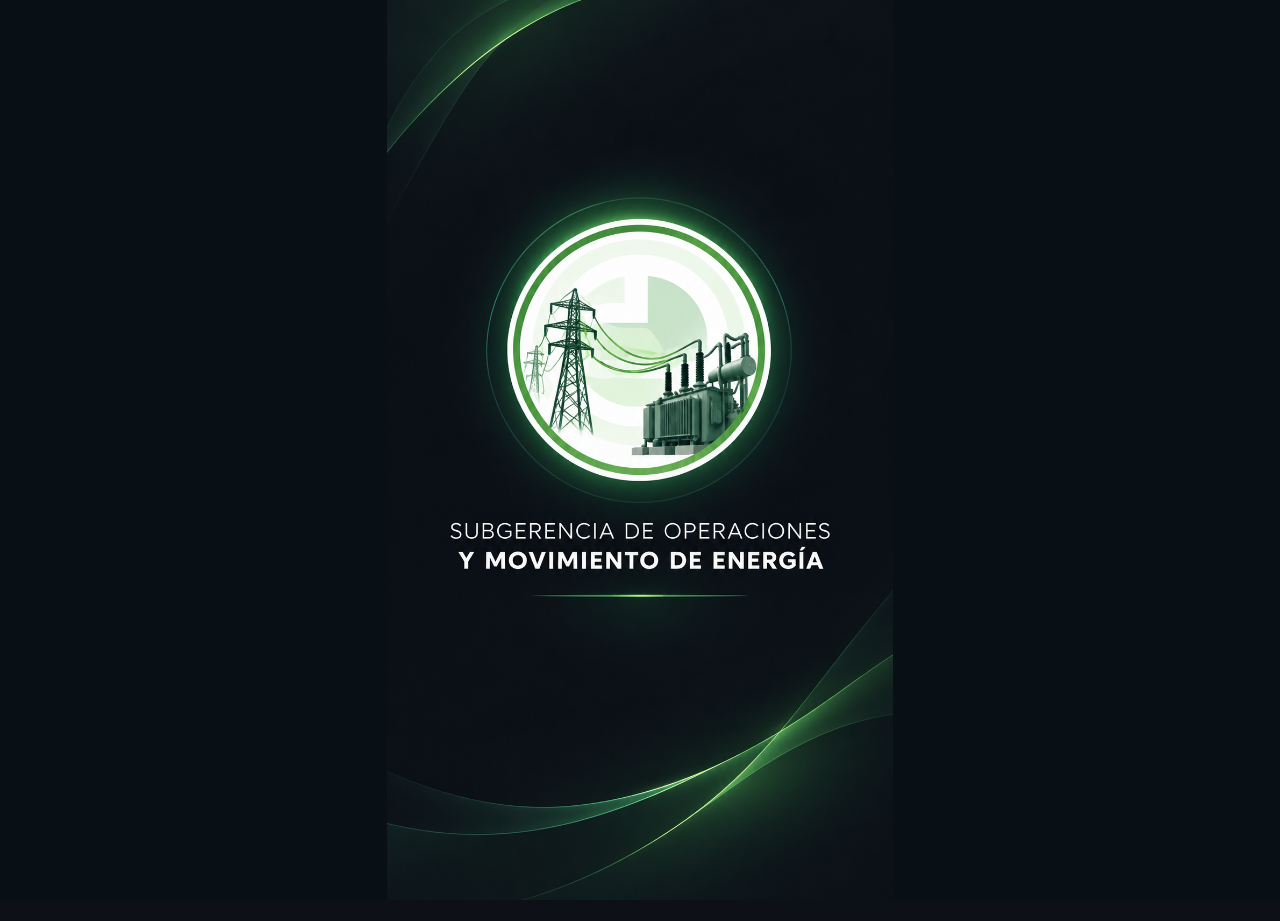
==== commit a64ec1f6: "Restaurar versión funcional de Inventario del 7 de octubre" ====
--- a/index.html
+++ b/index.html
@@ -1,164 +1,9219 @@
-<!doctype html>
+<!DOCTYPE html>
 <html lang="es">
-  <head>
-    <meta charset="utf-8" />
-    <meta name="viewport" content="width=device-width, initial-scale=1" />
-    <title>Gastos</title>
-    <meta name="theme-color" content="#1677ff" />
-    <meta name="mobile-web-app-capable" content="yes" />
-    <meta name="apple-mobile-web-app-title" content="Gastos" />
-    <link rel="manifest" href="./manifest.webmanifest?v=10" />
-    <link rel="icon" href="./icon.svg" type="image/svg+xml" />
-    <link rel="apple-touch-icon" href="./apple-touch-icon.png" />
-    <link rel="stylesheet" href="./styles.css?v=10" />
-  </head>
-  <body>
-    <main class="app-shell">
-      <header class="app-header">
-        <div class="month-picker">
-          <button id="prevMonth" class="icon-button ghost" type="button" aria-label="Mes anterior">
-            <svg viewBox="0 0 24 24" aria-hidden="true"><path d="m15 18-6-6 6-6" /></svg>
+<head>
+  <meta charset="UTF-8">
+  <meta name="viewport" content="width=device-width, initial-scale=1.0, maximum-scale=1.0, user-scalable=no">
+  <title>Inventario ET/CD</title>
+  <link rel="manifest" href="./manifest.json">
+  <meta name="theme-color" content="#0d1117">
+  <style>
+    * { box-sizing: border-box; }
+    :root {
+      --bg:#0d1117;
+      --surface:#161b22;
+      --surface2:#1c2330;
+      --border:#30363d;
+      --accent:#f0a500;
+      --text:#e6edf3;
+      --muted:#7d8590;
+      --ok:#3fb950;
+      --warn:#d29922;
+      --danger:#f85149;
+      --blue:#58a6ff;
+    }
+    html,body {
+      margin:0;
+      min-height:100%;
+      background:var(--bg);
+      color:var(--text);
+      font-family:Arial,sans-serif;
+    }
+    body { min-height:100vh; }
+    .header {
+      position:sticky;
+      top:0;
+      z-index:10;
+      display:flex;
+      align-items:center;
+      justify-content:space-between;
+      gap:.8rem;
+      padding:.9rem 1rem;
+      background:var(--surface);
+      border-bottom:1px solid var(--border);
+    }
+    .brand-title {
+      font-size:1.2rem;
+      font-weight:700;
+      color:var(--accent);
+    }
+    .brand-sub {
+      margin-top:.15rem;
+      font-size:.74rem;
+      color:var(--muted);
+    }
+    .status {
+      padding:.35rem .55rem;
+      border:1px solid var(--border);
+      border-radius:999px;
+      font-size:.72rem;
+      font-weight:700;
+      white-space:nowrap;
+    }
+    .status.ok { color:var(--ok); border-color:#238636; }
+    .status.warn { color:var(--warn); border-color:#9e6a03; }
+    .status.err { color:var(--danger); border-color:#8b3030; }
+    .wrap {
+      min-height:calc(100vh - 65px);
+      display:flex;
+      align-items:center;
+      justify-content:center;
+      padding:1rem;
+    }
+    .card {
+      width:100%;
+      max-width:390px;
+      padding:1.25rem;
+      background:var(--surface);
+      border:1px solid var(--border);
+      border-radius:10px;
+      box-shadow:0 8px 24px rgba(0,0,0,.35);
+    }
+    h1 {
+      margin:0 0 .35rem;
+      font-size:1.4rem;
+      color:var(--accent);
+    }
+    .lead {
+      margin:0 0 1.1rem;
+      color:var(--muted);
+      font-size:.88rem;
+      line-height:1.4;
+    }
+    .field { margin-bottom:.9rem; }
+    .field label {
+      display:block;
+      margin-bottom:.35rem;
+      color:var(--muted);
+      font-size:.76rem;
+      font-weight:700;
+      text-transform:uppercase;
+      letter-spacing:.05em;
+    }
+    .field input {
+      width:100%;
+      padding:.75rem .8rem;
+      border:1px solid var(--border);
+      border-radius:6px;
+      background:var(--bg);
+      color:var(--text);
+      font-size:1rem;
+      outline:none;
+    }
+    .field input:focus { border-color:var(--accent); }
+    .pin-input {
+      letter-spacing:.35rem;
+      font-size:1.2rem !important;
+      text-align:center;
+    }
+    .btn {
+      width:100%;
+      border:0;
+      border-radius:6px;
+      padding:.78rem 1rem;
+      font-size:.95rem;
+      font-weight:700;
+      cursor:pointer;
+    }
+    .btn:disabled { opacity:.5; cursor:not-allowed; }
+    .btn-primary { background:var(--accent); color:#111; }
+    .btn-secondary {
+      margin-top:.6rem;
+      background:var(--surface2);
+      color:var(--text);
+      border:1px solid var(--border);
+    }
+    .message {
+      display:none;
+      margin:.9rem 0 0;
+      padding:.65rem .75rem;
+      border-radius:6px;
+      font-size:.82rem;
+      line-height:1.35;
+    }
+    .message.show { display:block; }
+    .message.ok { color:var(--ok); background:#0d2e1a; border:1px solid #1a4d2a; }
+    .message.warn { color:var(--warn); background:#2a1f00; border:1px solid #4a3800; }
+    .message.err { color:var(--danger); background:#2d1515; border:1px solid #5a2020; }
+    .user-box {
+      margin:.2rem 0 1rem;
+      padding:.75rem;
+      border:1px solid var(--border);
+      border-radius:6px;
+      background:var(--surface2);
+    }
+    .user-name { font-weight:700; }
+    .user-id { margin-top:.18rem; color:var(--muted); font-size:.78rem; }
+    .screen { display:none; }
+    .screen.active { display:block; }
+    .footer {
+      margin-top:1rem;
+      text-align:center;
+      color:var(--muted);
+      font-size:.72rem;
+    }
+    .dashboard {
+      width:100%;
+      max-width:560px;
+    }
+    .dashboard .card { max-width:none; }
+    .ok-panel {
+      margin-top:1rem;
+      padding:1rem;
+      border-radius:8px;
+      background:#0d2e1a;
+      border:1px solid #1a4d2a;
+      color:var(--ok);
+      line-height:1.45;
+    }
+
+    .app-toolbar {
+      display:flex;
+      align-items:center;
+      justify-content:space-between;
+      gap:.75rem;
+      margin-bottom:.8rem;
+    }
+    .app-toolbar h2 {
+      margin:0;
+      color:var(--accent);
+      font-size:1.05rem;
+    }
+    .mini-status {
+      color:var(--muted);
+      font-size:.75rem;
+      text-align:right;
+    }
+    .inst-list {
+      display:grid;
+      gap:.65rem;
+      margin-top:.8rem;
+    }
+    .inst-card {
+      padding:.8rem .9rem;
+      background:var(--surface2);
+      border:1px solid var(--border);
+      border-radius:8px;
+    }
+    .inst-name {
+      font-weight:700;
+      color:var(--text);
+      line-height:1.25;
+    }
+    .inst-meta {
+      margin-top:.35rem;
+      color:var(--muted);
+      font-size:clamp(.9rem, 3.7vw, 1rem);
+    }
+
+    /* v0.8.0 — mejor lectura en celular */
+    body {
+      font-size:clamp(17px, 4vw, 20px);
+    }
+    h1 {
+      font-size:clamp(1.75rem, 7vw, 2.25rem);
+    }
+    button,
+    input {
+      font-size:clamp(1rem, 4vw, 1.12rem);
+    }
+    .btn {
+      min-height:54px;
+    }
+    .inst-card {
+      padding:1rem 1.05rem;
+      cursor:pointer;
+      transition:transform .08s ease, opacity .08s ease;
+    }
+    .inst-card:active {
+      transform:scale(.99);
+    }
+    .inst-name {
+      font-size:clamp(1.05rem, 4.6vw, 1.28rem);
+    }
+    .inst-status {
+      margin-top:.45rem;
+      font-size:clamp(.88rem, 3.6vw, .98rem);
+      font-weight:700;
+    }
+    .inst-card.autorizada {
+      border-color:rgba(46, 204, 113, .55);
+    }
+    .inst-card.autorizada .inst-status {
+      color:#6ee7a2;
+    }
+    .inst-card.bloqueada {
+      opacity:.72;
+      border-style:dashed;
+    }
+    .inst-card.bloqueada .inst-status {
+      color:#ffcf66;
+    }
+    .inst-card.sin-hoja {
+      opacity:.58;
+      cursor:default;
+    }
+    .inst-card.sin-hoja .inst-status {
+      color:var(--muted);
+    }
+    .empty-state {
+      padding:1rem;
+      border:1px dashed var(--border);
+      border-radius:8px;
+      color:var(--muted);
+      text-align:center;
+      line-height:1.4;
+    }
+  
+    /* v0.8.0 — solicitud de acceso */
+    .modal-backdrop {
+      position: fixed;
+      inset: 0;
+      z-index: 100;
+      display: none;
+      align-items: center;
+      justify-content: center;
+      padding: 1rem;
+      background: rgba(0,0,0,.72);
+    }
+    .modal-backdrop.show { display: flex; }
+    .modal-card {
+      width: 100%;
+      max-width: 430px;
+      padding: 1.25rem;
+      background: var(--surface);
+      border: 1px solid var(--border);
+      border-radius: 14px;
+      box-shadow: 0 14px 40px rgba(0,0,0,.5);
+    }
+    .modal-card h3 {
+      margin: 0 0 .7rem;
+      color: var(--accent);
+      font-size: clamp(1.35rem, 5vw, 1.65rem);
+    }
+    .modal-card p {
+      margin: .4rem 0 1rem;
+      color: var(--muted);
+      line-height: 1.45;
+    }
+    .modal-actions {
+      display: grid;
+      grid-template-columns: 1fr 1fr;
+      gap: .75rem;
+      margin-top: 1rem;
+    }
+    .modal-actions .btn { margin: 0; }
+    .inst-card.pendiente {
+      border-color: rgba(255, 193, 7, .55);
+    }
+    .inst-card.pendiente .inst-status {
+      color: #ffcf66;
+    }
+
+
+    /* v0.8.0 — administración de solicitudes */
+    .admin-list {
+      display:grid;
+      gap:.75rem;
+      margin-top:.9rem;
+    }
+
+    .request-card {
+      padding:1rem;
+      background:var(--surface2);
+      border:1px solid var(--border);
+      border-radius:10px;
+    }
+
+    .request-user {
+      font-weight:700;
+      font-size:clamp(1.05rem, 4.5vw, 1.25rem);
+    }
+
+    .request-meta {
+      margin-top:.35rem;
+      color:var(--muted);
+      font-size:clamp(.88rem, 3.5vw, .98rem);
+      line-height:1.45;
+    }
+
+    .request-installation {
+      margin-top:.55rem;
+      color:var(--accent);
+      font-weight:700;
+    }
+
+    .request-actions {
+      display:grid;
+      grid-template-columns:1fr 1fr;
+      gap:.7rem;
+      margin-top:.9rem;
+    }
+
+    .btn-danger {
+      background:#5a2020;
+      color:#fff;
+      border:1px solid #8b3030;
+    }
+
+    .btn-ok {
+      background:#1a4d2a;
+      color:#fff;
+      border:1px solid #238636;
+    }
+
+
+    /* v0.8.0 — inventario de equipos */
+    .equipment-list {
+      display:grid;
+      gap:.65rem;
+      margin-top:.8rem;
+    }
+
+    .equipment-card {
+      padding:1rem 1.05rem;
+      background:var(--surface2);
+      border:1px solid var(--border);
+      border-radius:9px;
+    }
+
+    .equipment-name {
+      font-size:clamp(1.03rem, 4.4vw, 1.23rem);
+      font-weight:700;
+      line-height:1.28;
+      color:var(--text);
+    }
+
+    .equipment-meta {
+      margin-top:.35rem;
+      color:var(--muted);
+      font-size:clamp(.88rem, 3.6vw, .98rem);
+      line-height:1.35;
+    }
+
+    .equipment-status {
+      margin-top:.45rem;
+      font-size:clamp(.84rem, 3.4vw, .94rem);
+      font-weight:700;
+    }
+
+    .equipment-status.complete { color:var(--ok); }
+    .equipment-status.incomplete { color:var(--warn); }
+
+    .back-row {
+      display:flex;
+      align-items:center;
+      gap:.7rem;
+      margin-bottom:.9rem;
+    }
+
+    .back-row .btn {
+      width:auto;
+      min-height:46px;
+      padding:.55rem .8rem;
+      margin:0;
+    }
+
+    .installation-title {
+      flex:1;
+      min-width:0;
+    }
+
+    .installation-title h1 {
+      margin:0;
+      line-height:1.15;
+    }
+
+    .installation-title .lead {
+      margin:.25rem 0 0;
+    }
+
+
+    /* v0.8.0 — detalle de equipo */
+    .equipment-card {
+      cursor:pointer;
+    }
+
+    .detail-grid {
+      display:grid;
+      gap:.65rem;
+      margin-top:.8rem;
+    }
+
+    .detail-row {
+      padding:.8rem .9rem;
+      background:var(--surface2);
+      border:1px solid var(--border);
+      border-radius:9px;
+    }
+
+    .detail-label {
+      color:var(--muted);
+      font-size:clamp(.82rem,3.2vw,.93rem);
+      margin-bottom:.2rem;
+    }
+
+    .detail-value {
+      color:var(--text);
+      font-size:clamp(1rem,4vw,1.15rem);
+      font-weight:600;
+      overflow-wrap:anywhere;
+    }
+
+    .detail-value.missing {
+      color:var(--warn);
+    }
+
+    .section-title {
+      margin:1.15rem 0 .55rem;
+      font-size:clamp(1.08rem,4.2vw,1.28rem);
+    }
+
+    .comment-card, .photo-card {
+      padding:.85rem .9rem;
+      margin-top:.55rem;
+      background:var(--surface2);
+      border:1px solid var(--border);
+      border-radius:9px;
+    }
+
+    .comment-text {
+      white-space:pre-wrap;
+      line-height:1.4;
+    }
+
+    .comment-meta, .photo-meta {
+      margin-top:.35rem;
+      color:var(--muted);
+      font-size:.9rem;
+    }
+
+    .policy-note {
+      margin:.85rem 0 0;
+      padding:.8rem .9rem;
+      border:1px dashed var(--border);
+      border-radius:9px;
+      color:var(--muted);
+      font-size:.9rem;
+      line-height:1.4;
+    }
+
+
+    /* v0.8.0 — menú intermedio del equipo */
+    .equipment-menu {
+      display:grid;
+      gap:1rem;
+      margin-top:1rem;
+    }
+
+    .equipment-menu-btn {
+      min-height:92px;
+      padding:1.1rem 1rem;
+      border-radius:12px;
+      border:1px solid var(--border);
+      background:var(--surface2);
+      color:var(--text);
+      font-size:clamp(1.2rem,5vw,1.5rem);
+      font-weight:800;
+      letter-spacing:.03em;
+      cursor:pointer;
+      text-align:left;
+    }
+
+    .equipment-menu-btn small {
+      display:block;
+      margin-top:.3rem;
+      color:var(--muted);
+      font-size:clamp(.84rem,3.3vw,.95rem);
+      font-weight:500;
+      letter-spacing:0;
+    }
+
+
+    /* v0.8.0 — fotos reales y contadores */
+    .menu-count {
+      float:right;
+      min-width:2rem;
+      padding:.12rem .5rem;
+      border-radius:999px;
+      background:rgba(255,255,255,.08);
+      color:var(--text);
+      text-align:center;
+      font-size:.95rem;
+      font-weight:800;
+    }
+
+    .photo-card {
+      overflow:hidden;
+    }
+
+    .photo-image-wrap {
+      margin:-.1rem -.1rem .75rem;
+      border-radius:8px;
+      overflow:hidden;
+      background:#111;
+      min-height:140px;
+      display:flex;
+      align-items:center;
+      justify-content:center;
+    }
+
+    .photo-image {
+      display:block;
+      width:100%;
+      max-height:520px;
+      object-fit:contain;
+      background:#111;
+    }
+
+    .photo-fallback {
+      padding:1rem;
+      color:var(--muted);
+      text-align:center;
+      line-height:1.4;
+    }
+
+    .photo-open-link {
+      display:inline-block;
+      margin-top:.55rem;
+      color:var(--accent);
+      text-decoration:none;
+      font-weight:700;
+    }
+
+
+    /* v0.8.0 — alta de comentarios */
+    .comment-editor {
+      margin-bottom:1rem;
+      padding:1rem;
+      background:var(--surface2);
+      border:1px solid var(--border);
+      border-radius:10px;
+    }
+
+    .comment-editor label {
+      display:block;
+      margin-bottom:.45rem;
+      font-weight:700;
+    }
+
+    .comment-editor textarea {
+      width:100%;
+      min-height:110px;
+      box-sizing:border-box;
+      resize:vertical;
+      padding:.8rem .9rem;
+      border-radius:9px;
+      border:1px solid var(--border);
+      background:var(--surface);
+      color:var(--text);
+      font:inherit;
+      line-height:1.4;
+    }
+
+    .comment-editor .btn {
+      margin-top:.7rem;
+    }
+
+
+    /* v0.8.0 — cola offline de comentarios */
+    .sync-pending {
+      color:var(--warn);
+      font-weight:700;
+    }
+
+    .sync-ok {
+      color:var(--ok);
+      font-weight:700;
+    }
+
+    .sync-error {
+      color:#ff7b72;
+      font-weight:700;
+    }
+
+    .queue-status {
+      margin-top:.55rem;
+      color:var(--muted);
+      font-size:.9rem;
+      line-height:1.35;
+    }
+
+
+    /* v0.8.0 — edición de datos online/offline */
+    .data-actions {
+      display:flex;
+      gap:.6rem;
+      flex-wrap:wrap;
+      margin:.8rem 0;
+    }
+
+    .data-edit-row {
+      display:grid;
+      gap:.45rem;
+      padding:.85rem 0;
+      border-bottom:1px solid var(--border);
+    }
+
+    .data-edit-row:last-child { border-bottom:none; }
+
+    .data-edit-label {
+      font-weight:700;
+      line-height:1.3;
+    }
+
+    .data-edit-input,
+    .data-edit-select {
+      width:100%;
+      box-sizing:border-box;
+      padding:.75rem .8rem;
+      border:1px solid var(--border);
+      border-radius:9px;
+      background:var(--surface);
+      color:var(--text);
+      font:inherit;
+    }
+
+    .data-field-note {
+      margin-top:.28rem;
+      font-size:.82rem;
+      color:var(--muted);
+      line-height:1.3;
+    }
+
+    .data-field-note.pending-sync { color:var(--warn); font-weight:700; }
+    .data-field-note.pending-review { color:var(--warn); font-weight:700; }
+    .data-field-note.conflict { color:#ff7b72; font-weight:700; }
+
+    .conflict-values {
+      display:grid;
+      gap:.35rem;
+      margin:.6rem 0;
+      padding:.7rem;
+      border-radius:8px;
+      background:var(--surface2);
+      font-size:.9rem;
+    }
+
+    .conflict-values strong { color:var(--text); }
+
+
+    /* v0.8.0 — bloqueo visual durante operaciones */
+    .busy-overlay {
+      position:fixed;
+      inset:0;
+      z-index:99999;
+      display:none;
+      align-items:center;
+      justify-content:center;
+      padding:1.5rem;
+      background:rgba(13,17,23,.86);
+      backdrop-filter:blur(3px);
+      -webkit-backdrop-filter:blur(3px);
+      touch-action:none;
+    }
+    .busy-overlay.show { display:flex; }
+    .busy-box {
+      width:min(320px, 88vw);
+      padding:1.35rem 1.1rem;
+      border:1px solid var(--border);
+      border-radius:14px;
+      background:var(--surface);
+      box-shadow:0 18px 50px rgba(0,0,0,.55);
+      text-align:center;
+    }
+    .busy-spinner {
+      width:54px;
+      height:54px;
+      margin:0 auto .95rem;
+      border:5px solid rgba(240,165,0,.22);
+      border-top-color:var(--accent);
+      border-radius:50%;
+      animation:busy-spin .78s linear infinite;
+    }
+    .busy-title {
+      color:var(--text);
+      font-size:1.05rem;
+      font-weight:700;
+      line-height:1.25;
+    }
+    .busy-sub {
+      margin-top:.45rem;
+      color:var(--muted);
+      font-size:.82rem;
+      line-height:1.35;
+    }
+    @keyframes busy-spin { to { transform:rotate(360deg); } }
+
+
+    /* v0.8.0 — fotos online/offline */
+    .photo-editor {margin-bottom:1rem;padding:1rem;background:var(--surface2);border:1px solid var(--border);border-radius:10px;}
+    .photo-actions {display:flex;gap:.65rem;flex-wrap:wrap;}
+    .photo-pending-title {margin:.9rem 0 .55rem;font-weight:700;color:var(--text);}
+    .photo-pending-card {border:1px dashed var(--accent);}
+    .photo-pending-badge {display:inline-block;margin-top:.45rem;font-size:.82rem;font-weight:700;color:var(--warn);}
+
+
+    /* v0.8.0 — propuestas de fotos con validación administrativa */
+    .photo-pending-server {
+      border:1px dashed var(--accent);
+      background:var(--surface2);
+    }
+    .photo-pending-server .photo-pending-badge {
+      display:inline-block;
+      margin-top:.45rem;
+      font-size:.82rem;
+      font-weight:700;
+      color:var(--warn);
+    }
+    .photo-replace-actions {
+      display:flex;
+      gap:.55rem;
+      flex-wrap:wrap;
+      margin-top:.65rem;
+    }
+    .admin-photo-preview {
+      width:100%;
+      max-height:240px;
+      object-fit:contain;
+      border-radius:8px;
+      background:#0d1117;
+      margin-top:.55rem;
+    }
+    .admin-photo-pair {
+      display:grid;
+      grid-template-columns:repeat(auto-fit,minmax(140px,1fr));
+      gap:.7rem;
+      margin-top:.65rem;
+    }
+    .admin-photo-label {
+      font-size:.8rem;
+      font-weight:700;
+      color:var(--muted);
+      margin-bottom:.3rem;
+    }
+
+
+    /* v0.8.0 — acciones de foto offline + validación */
+    .photo-request-note {
+      margin-top:.45rem;
+      font-size:.82rem;
+      font-weight:700;
+      color:var(--warn);
+    }
+
+    .photo-request-delete {
+      border-color:#b94a48;
+    }
+
+    .photo-pending-server .photo-image-wrap:empty {
+      display:none;
+    }
+
+
+    /* v0.8.0 — visor de fotos para revisión ADMIN */
+    .photo-viewer {
+      position:fixed;
+      inset:0;
+      z-index:100000;
+      display:none;
+      flex-direction:column;
+      background:rgba(4,8,12,.97);
+      color:var(--text);
+    }
+
+    .photo-viewer.show {
+      display:flex;
+    }
+
+    .photo-viewer-bar {
+      display:flex;
+      align-items:center;
+      gap:.55rem;
+      flex-wrap:wrap;
+      padding:.7rem;
+      background:var(--surface);
+      border-bottom:1px solid var(--border);
+      box-shadow:0 3px 16px rgba(0,0,0,.35);
+    }
+
+    .photo-viewer-title {
+      flex:1 1 180px;
+      min-width:0;
+      font-weight:700;
+      overflow:hidden;
+      text-overflow:ellipsis;
+      white-space:nowrap;
+    }
+
+    .photo-viewer-zoom {
+      min-width:62px;
+      text-align:center;
+      color:var(--muted);
+      font-size:.85rem;
+      font-weight:700;
+    }
+
+    .photo-viewer-body {
+      flex:1;
+      overflow:auto;
+      padding:1rem;
+      display:block;
+      text-align:center;
+      overscroll-behavior:contain;
+    }
+
+    .photo-viewer-img {
+      display:inline-block;
+      width:100%;
+      max-width:none;
+      height:auto;
+      object-fit:contain;
+      border-radius:8px;
+      box-shadow:0 12px 40px rgba(0,0,0,.55);
+      user-select:none;
+      -webkit-user-drag:none;
+    }
+
+    .admin-photo-preview {
+      cursor:zoom-in;
+    }
+
+    .admin-photo-open {
+      margin-top:.5rem;
+      width:100%;
+    }
+
+
+    /* v0.8.0 — altas/bajas de equipos con trabajo offline */
+    .equipment-actions {
+      display:flex;
+      gap:.65rem;
+      flex-wrap:wrap;
+      margin-top:.8rem;
+    }
+
+    .equipment-card.proposed {
+      border-style:dashed;
+      border-color:var(--accent);
+      cursor:default;
+    }
+
+    .equipment-card.pending-delete {
+      border-color:#b94a48;
+    }
+
+    .equipment-proposal-note {
+      margin-top:.45rem;
+      font-size:.82rem;
+      font-weight:700;
+      color:var(--warn);
+    }
+
+    .new-equipment-form {
+      display:grid;
+      gap:.85rem;
+    }
+
+    .new-equipment-row {
+      display:grid;
+      gap:.35rem;
+    }
+
+    .new-equipment-row label {
+      font-weight:700;
+      color:var(--text);
+    }
+
+    .new-equipment-row input,
+    .new-equipment-row select {
+      width:100%;
+      box-sizing:border-box;
+      border:1px solid var(--border);
+      border-radius:8px;
+      padding:.72rem .75rem;
+      background:var(--surface2);
+      color:var(--text);
+      font:inherit;
+    }
+
+    .new-equipment-help {
+      color:var(--muted);
+      font-size:.8rem;
+      line-height:1.35;
+    }
+
+    .proposal-summary {
+      display:grid;
+      gap:.35rem;
+      margin-top:.65rem;
+      padding:.75rem;
+      border:1px solid var(--border);
+      border-radius:8px;
+      background:var(--surface2);
+      font-size:.88rem;
+    }
+
+    .proposal-summary-row {
+      display:grid;
+      grid-template-columns:minmax(120px, .9fr) minmax(0, 1.6fr);
+      gap:.6rem;
+      align-items:start;
+    }
+
+    .proposal-summary-row strong {
+      color:var(--muted);
+      font-weight:700;
+    }
+
+
+    /* ========================================================
+       v0.8.0 — TIPOGRAFÍA RESPONSIVE Y LEGIBILIDAD MÓVIL
+       ======================================================== */
+    html {
+      font-size:clamp(17px, 4.45vw, 20px);
+      -webkit-text-size-adjust:100%;
+      text-size-adjust:100%;
+    }
+
+    body {
+      font-size:1rem;
+      line-height:1.5;
+    }
+
+    .brand-title {
+      font-size:clamp(1.18rem, 5.3vw, 1.42rem);
+      line-height:1.15;
+    }
+
+    .brand-sub {
+      font-size:clamp(.84rem, 3.5vw, .96rem);
+    }
+
+    .status {
+      font-size:clamp(.8rem, 3.25vw, .92rem);
+      line-height:1.2;
+      padding:.42rem .62rem;
+    }
+
+    h1 {
+      font-size:clamp(1.65rem, 7vw, 2.25rem);
+      line-height:1.12;
+    }
+
+    .lead {
+      font-size:clamp(.95rem, 3.9vw, 1.08rem);
+      line-height:1.5;
+    }
+
+    .field label {
+      font-size:clamp(.87rem, 3.55vw, .98rem);
+      line-height:1.25;
+    }
+
+    .field input,
+    .data-edit-input,
+    .data-edit-select,
+    .new-equipment-row input,
+    .new-equipment-row select,
+    .comment-editor textarea {
+      font-size:clamp(1rem, 4.15vw, 1.12rem);
+      min-height:52px;
+    }
+
+    .comment-editor textarea {
+      min-height:125px;
+    }
+
+    .btn {
+      min-height:54px;
+      font-size:clamp(1rem, 4.15vw, 1.14rem);
+      line-height:1.2;
+      padding:.82rem 1rem;
+    }
+
+    .message {
+      font-size:clamp(.92rem, 3.75vw, 1.02rem);
+      line-height:1.45;
+    }
+
+    .user-name {
+      font-size:clamp(1.05rem, 4.3vw, 1.2rem);
+    }
+
+    .user-id,
+    .mini-status {
+      font-size:clamp(.86rem, 3.45vw, .96rem);
+      line-height:1.35;
+    }
+
+    .app-toolbar h2 {
+      font-size:clamp(1.2rem, 4.8vw, 1.45rem);
+      line-height:1.2;
+    }
+
+    .inst-meta,
+    .inst-status,
+    .request-meta,
+    .equipment-meta,
+    .equipment-status,
+    .detail-label,
+    .comment-meta,
+    .photo-meta,
+    .policy-note,
+    .queue-status,
+    .data-field-note,
+    .conflict-values,
+    .photo-pending-badge,
+    .photo-pending-server .photo-pending-badge,
+    .admin-photo-label,
+    .photo-request-note,
+    .photo-viewer-zoom,
+    .equipment-proposal-note,
+    .new-equipment-help,
+    .proposal-summary,
+    .busy-sub {
+      font-size:clamp(.9rem, 3.6vw, 1rem);
+      line-height:1.4;
+    }
+
+    .detail-value,
+    .comment-text {
+      font-size:clamp(1rem, 4vw, 1.12rem);
+      line-height:1.48;
+    }
+
+    .section-title {
+      font-size:clamp(1.15rem, 4.7vw, 1.38rem);
+      line-height:1.25;
+    }
+
+    .equipment-menu-btn {
+      font-size:clamp(1.22rem, 5vw, 1.5rem);
+    }
+
+    .equipment-menu-btn small {
+      font-size:clamp(.92rem, 3.7vw, 1.02rem);
+      line-height:1.4;
+    }
+
+    .busy-title {
+      font-size:clamp(1.08rem, 4.4vw, 1.22rem);
+    }
+
+    .footer {
+      margin-top:1.25rem;
+      padding-top:.9rem;
+      border-top:1px solid rgba(125,133,144,.18);
+      font-size:clamp(.78rem, 3.15vw, .9rem);
+      line-height:1.4;
+    }
+
+    .footer-version {
+      color:var(--muted);
+      font-weight:700;
+    }
+
+    .footer-credit {
+      margin-top:.4rem;
+      color:var(--muted);
+      opacity:.9;
+      font-size:clamp(.74rem, 2.95vw, .86rem);
+      line-height:1.45;
+    }
+
+    @media (max-width: 520px) {
+      .header {
+        align-items:flex-start;
+        gap:.6rem;
+        padding:.82rem .78rem;
+      }
+
+      .wrap {
+        padding:.7rem;
+        align-items:flex-start;
+      }
+
+      .card {
+        max-width:none;
+        padding:1.05rem;
+        border-radius:12px;
+      }
+
+      .app-toolbar {
+        align-items:flex-start;
+      }
+
+      .back-row {
+        align-items:flex-start;
+      }
+
+      .back-row .btn {
+        min-height:50px;
+      }
+
+      .modal-card {
+        padding:1.05rem;
+      }
+
+      .request-actions,
+      .modal-actions {
+        grid-template-columns:1fr;
+      }
+
+      .photo-actions,
+      .photo-replace-actions,
+      .equipment-actions,
+      .data-actions {
+        display:grid;
+        grid-template-columns:1fr;
+      }
+
+      .photo-actions .btn,
+      .photo-replace-actions .btn,
+      .equipment-actions .btn,
+      .data-actions .btn {
+        width:100%;
+        margin-top:0;
+      }
+
+      .proposal-summary-row {
+        grid-template-columns:1fr;
+        gap:.18rem;
+      }
+
+      .photo-viewer-bar {
+        gap:.42rem;
+      }
+
+      .photo-viewer-bar .btn {
+        width:auto;
+        min-height:48px;
+        padding:.62rem .72rem;
+        font-size:.92rem;
+      }
+
+      .photo-viewer-title {
+        flex-basis:100%;
+      }
+    }
+
+    @media (min-width: 700px) {
+      html {
+        font-size:18px;
+      }
+
+      .card {
+        max-width:620px;
+      }
+
+      .dashboard {
+        max-width:760px;
+      }
+    }
+
+
+    /* ========================================================
+       v0.8.0 — FIX TARJETAS DE FOTO
+       Evita que "Abrir foto" invada fecha/autor.
+       ======================================================== */
+    .photo-card {
+      display:block;
+      overflow:hidden;
+    }
+
+    .photo-title {
+      display:block;
+      margin-top:.15rem;
+      margin-bottom:.15rem;
+      line-height:1.3;
+    }
+
+    .photo-meta {
+      display:block;
+      width:100%;
+      position:relative;
+      margin-top:.2rem;
+      margin-bottom:0;
+      line-height:1.45;
+      overflow-wrap:anywhere;
+      box-sizing:border-box;
+    }
+
+    .photo-actions-row {
+      display:grid;
+      grid-template-columns:1fr;
+      gap:.65rem;
+      width:100%;
+      margin-top:.9rem;
+      clear:both;
+      box-sizing:border-box;
+    }
+
+    .photo-actions-row .btn {
+      display:flex;
+      align-items:center;
+      justify-content:center;
+      width:100%;
+      min-height:54px;
+      margin:0;
+      box-sizing:border-box;
+      text-decoration:none;
+      line-height:1.2;
+    }
+
+    .photo-actions-row a.btn {
+      text-align:center;
+    }
+
+    @media (min-width:700px) {
+      .photo-actions-row {
+        grid-template-columns:repeat(3, minmax(0, 1fr));
+      }
+
+      .photo-actions-row .btn {
+        min-width:0;
+      }
+    }
+
+
+    /* ========================================================
+       v0.8.0 — TIPOGRAFÍA RESPONSIVE REFINADA
+       Más legible en celular sin sobredimensionar tablet/PC.
+       ======================================================== */
+
+    /* Escala base por ancho real de pantalla */
+    html {
+      font-size:clamp(18px, 4.8vw, 20px);
+    }
+
+    body {
+      line-height:1.52;
+    }
+
+    /* Cabecera */
+    .brand-title {
+      font-size:clamp(1.28rem, 5.8vw, 1.52rem);
+      line-height:1.12;
+    }
+
+    .brand-sub {
+      font-size:clamp(.9rem, 3.8vw, 1rem);
+      line-height:1.25;
+    }
+
+    .status {
+      font-size:clamp(.88rem, 3.6vw, .98rem);
+      padding:.46rem .68rem;
+    }
+
+    /* Títulos y textos principales */
+    h1 {
+      font-size:clamp(1.72rem, 7vw, 2.18rem);
+    }
+
+    .app-toolbar h2 {
+      font-size:clamp(1.28rem, 5.2vw, 1.55rem);
+    }
+
+    .lead {
+      font-size:clamp(1rem, 4.15vw, 1.12rem);
+      line-height:1.52;
+    }
+
+    .section-title {
+      font-size:clamp(1.2rem, 4.9vw, 1.42rem);
+    }
+
+    /* Listas de instalaciones/equipos */
+    .inst-name,
+    .equipment-name {
+      font-size:clamp(1.12rem, 4.85vw, 1.34rem);
+      line-height:1.3;
+    }
+
+    .inst-meta,
+    .inst-status,
+    .equipment-meta,
+    .equipment-status,
+    .mini-status,
+    .request-meta {
+      font-size:clamp(.94rem, 3.9vw, 1.06rem);
+      line-height:1.42;
+    }
+
+    /* Datos técnicos */
+    .detail-label,
+    .data-field-note,
+    .policy-note,
+    .queue-status,
+    .conflict-values,
+    .proposal-summary,
+    .equipment-proposal-note,
+    .new-equipment-help {
+      font-size:clamp(.94rem, 3.9vw, 1.06rem);
+      line-height:1.45;
+    }
+
+    .detail-value,
+    .comment-text {
+      font-size:clamp(1.04rem, 4.3vw, 1.18rem);
+      line-height:1.5;
+    }
+
+    /* Fotos y comentarios */
+    .comment-meta,
+    .photo-meta,
+    .photo-pending-badge,
+    .photo-pending-server .photo-pending-badge,
+    .photo-request-note,
+    .admin-photo-label {
+      font-size:clamp(.92rem, 3.8vw, 1.04rem);
+      line-height:1.45;
+    }
+
+    .photo-title {
+      font-size:clamp(1.08rem, 4.45vw, 1.22rem);
+    }
+
+    /* Formularios */
+    .field label,
+    .new-equipment-row label {
+      font-size:clamp(.92rem, 3.8vw, 1.04rem);
+      line-height:1.3;
+    }
+
+    .field input,
+    .field select,
+    .data-edit-input,
+    .data-edit-select,
+    .new-equipment-row input,
+    .new-equipment-row select,
+    .comment-editor textarea {
+      font-size:clamp(1.04rem, 4.3vw, 1.16rem);
+      min-height:54px;
+      line-height:1.3;
+    }
+
+    /* Botones */
+    .btn {
+      min-height:56px;
+      font-size:clamp(1.04rem, 4.3vw, 1.18rem);
+      line-height:1.22;
+      padding:.86rem 1rem;
+    }
+
+    .equipment-menu-btn {
+      font-size:clamp(1.28rem, 5.25vw, 1.55rem);
+    }
+
+    .equipment-menu-btn small {
+      font-size:clamp(.96rem, 3.95vw, 1.08rem);
+      line-height:1.42;
+    }
+
+    /* Mensajes de estado/espera */
+    .message {
+      font-size:clamp(.98rem, 4.05vw, 1.1rem);
+      line-height:1.48;
+    }
+
+    .busy-title {
+      font-size:clamp(1.14rem, 4.7vw, 1.3rem);
+    }
+
+    .busy-sub {
+      font-size:clamp(.95rem, 3.9vw, 1.06rem);
+    }
+
+    /* Pie: legible pero discreto */
+    .footer {
+      font-size:clamp(.84rem, 3.4vw, .94rem);
+    }
+
+    .footer-credit {
+      font-size:clamp(.8rem, 3.2vw, .9rem);
+    }
+
+    /* Celulares angostos */
+    @media (max-width: 380px) {
+      html {
+        font-size:18px;
+      }
+
+      .header {
+        padding:.78rem .7rem;
+      }
+
+      .status {
+        font-size:.86rem;
+        padding:.42rem .58rem;
+      }
+
+      .card {
+        padding:.95rem;
+      }
+    }
+
+    /* Celulares medianos/grandes */
+    @media (min-width:381px) and (max-width:599px) {
+      html {
+        font-size:clamp(18.5px, 4.7vw, 20px);
+      }
+    }
+
+    /* Tablet: se evita que el texto crezca demasiado */
+    @media (min-width:600px) and (max-width:899px) {
+      html {
+        font-size:18px;
+      }
+
+      .card {
+        max-width:680px;
+      }
+
+      .dashboard {
+        max-width:820px;
+      }
+    }
+
+    /* Escritorio */
+    @media (min-width:900px) {
+      html {
+        font-size:17px;
+      }
+
+      .card {
+        max-width:680px;
+      }
+
+      .dashboard {
+        max-width:860px;
+      }
+    }
+
+
+    /* ========================================================
+       v0.8.0 — IDENTIDAD INSTITUCIONAL
+       ======================================================== */
+
+    .brand-block {
+      flex:1 1 auto;
+      min-width:0;
+    }
+
+    .brand-title {
+      white-space:nowrap;
+    }
+
+    /* Debe mantenerse siempre en una sola línea en la cabecera. */
+    .brand-sub {
+      display:block;
+      margin-top:.18rem;
+      white-space:nowrap;
+      overflow:visible;
+      font-size:clamp(.46rem, 2.15vw, .78rem) !important;
+      line-height:1.15 !important;
+      letter-spacing:-.018em;
+    }
+
+    .busy-brand {
+      display:none;
+      margin-bottom:1rem;
+    }
+
+    .busy-brand.show {
+      display:block;
+    }
+
+    .busy-brand-logo {
+      display:block;
+      width:clamp(92px, 27vw, 122px);
+      height:clamp(92px, 27vw, 122px);
+      object-fit:contain;
+      margin:0 auto .6rem;
+      border-radius:24%;
+    }
+
+    .busy-brand-sub {
+      color:var(--text);
+      font-weight:700;
+      white-space:nowrap;
+      font-size:clamp(.58rem, 2.65vw, .82rem);
+      line-height:1.2;
+      letter-spacing:-.015em;
+    }
+
+    /* En teléfonos muy angostos se libera algo más de ancho
+       reduciendo solamente el indicador de conexión. */
+    @media (max-width:420px) {
+      .header {
+        gap:.45rem;
+        padding-left:.72rem;
+        padding-right:.72rem;
+      }
+
+      .brand-sub {
+        font-size:clamp(.43rem, 2.05vw, .68rem) !important;
+        letter-spacing:-.025em;
+      }
+
+      .status {
+        flex:0 0 auto;
+        font-size:clamp(.72rem, 3.05vw, .84rem);
+        padding:.38rem .52rem;
+      }
+
+      .busy-box {
+        width:min(350px, 94vw);
+      }
+
+      .busy-brand-sub {
+        font-size:clamp(.54rem, 2.5vw, .72rem);
+      }
+    }
+
+
+    /* ========================================================
+       v0.8.0 — CABECERA INSTITUCIONAL MÁS LEGIBLE
+       ======================================================== */
+    .header.header-v077 {
+      display:block;
+      padding-top:.78rem;
+      padding-bottom:.58rem;
+    }
+
+    .header-main-row {
+      display:flex;
+      align-items:center;
+      justify-content:space-between;
+      gap:.65rem;
+      width:100%;
+    }
+
+    .header-main-row .brand-title {
+      flex:1 1 auto;
+      min-width:0;
+      white-space:nowrap;
+    }
+
+    .header-main-row .status {
+      flex:0 0 auto;
+    }
+
+    .header-v077 .brand-sub {
+      display:block;
+      width:100%;
+      margin-top:.34rem;
+      white-space:nowrap;
+      overflow:hidden;
+      text-overflow:clip;
+      font-size:clamp(.72rem, 3.15vw, .94rem) !important;
+      line-height:1.18 !important;
+      letter-spacing:-.018em;
+      font-weight:600;
+    }
+
+    @media (max-width:420px) {
+      .header.header-v077 {
+        padding-left:.72rem;
+        padding-right:.72rem;
+      }
+
+      .header-v077 .brand-sub {
+        font-size:clamp(.68rem, 3.02vw, .82rem) !important;
+        letter-spacing:-.025em;
+      }
+
+      .header-main-row .status {
+        font-size:clamp(.72rem, 3vw, .84rem);
+        padding:.38rem .52rem;
+      }
+    }
+
+    @media (min-width:421px) and (max-width:599px) {
+      .header-v077 .brand-sub {
+        font-size:clamp(.74rem, 3vw, .9rem) !important;
+      }
+    }
+
+    @media (min-width:600px) {
+      .header-v077 .brand-sub {
+        font-size:.9rem !important;
+      }
+    }
+
+    .busy-brand-sub {
+      font-size:clamp(.76rem, 3.2vw, 1rem) !important;
+      font-weight:700;
+      letter-spacing:-.015em;
+    }
+
+    @media (max-width:420px) {
+      .busy-brand-sub {
+        font-size:clamp(.7rem, 3vw, .84rem) !important;
+      }
+    }
+
+
+    /* ========================================================
+       v0.8.0 — SPLASH SCREEN INSTITUCIONAL
+       ======================================================== */
+    .startup-splash {
+      position:fixed;
+      inset:0;
+      z-index:200000;
+      background:#081015;
+      display:flex;
+      align-items:stretch;
+      justify-content:stretch;
+      opacity:1;
+      visibility:visible;
+      transition:
+        opacity .45s ease,
+        visibility .45s ease;
+      overflow:hidden;
+    }
+
+    .startup-splash.hide {
+      opacity:0;
+      visibility:hidden;
+      pointer-events:none;
+    }
+
+    .startup-splash-image {
+      width:100%;
+      height:100%;
+      display:block;
+      object-fit:cover;
+      object-position:center center;
+      user-select:none;
+      -webkit-user-drag:none;
+    }
+
+    @media (orientation:landscape) {
+      .startup-splash-image {
+        object-fit:contain;
+        background:#081015;
+      }
+    }
+
+    @media (prefers-reduced-motion: reduce) {
+      .startup-splash {
+        transition:none;
+      }
+    }
+
+
+    /* ========================================================
+       v0.8.0 — ACCIONES DE EQUIPOS ARRIBA
+       ======================================================== */
+    .equipment-actions-top {
+      display:grid;
+      grid-template-columns:minmax(0, 1fr) minmax(0, 1fr);
+      gap:.7rem;
+      width:100%;
+      margin:.95rem 0 .9rem;
+    }
+
+    .equipment-actions-top .btn {
+      width:100%;
+      min-width:0;
+      margin:0;
+      min-height:54px;
+      padding:.75rem .55rem;
+      font-size:clamp(.88rem, 3.65vw, 1.06rem);
+      white-space:nowrap;
+    }
+
+    .equipment-list-heading {
+      margin-top:.2rem;
+      margin-bottom:.8rem;
+      align-items:flex-start;
+    }
+
+    .equipment-list-heading h2 {
+      margin:0;
+    }
+
+    .equipment-list-heading .mini-status {
+      text-align:right;
+      max-width:65%;
+      line-height:1.35;
+    }
+
+    @media (max-width:360px) {
+      .equipment-actions-top {
+        gap:.5rem;
+      }
+
+      .equipment-actions-top .btn {
+        padding:.7rem .4rem;
+        font-size:.84rem;
+      }
+    }
+
+
+    /* ========================================================
+       v0.8.0 — BUSCADORES EN INSTALACIONES Y EQUIPOS
+       ======================================================== */
+    .search-box {
+      width:100%;
+      margin:.78rem 0 .92rem;
+    }
+
+    .search-input-wrap {
+      position:relative;
+      display:flex;
+      align-items:center;
+      width:100%;
+    }
+
+    .search-icon {
+      position:absolute;
+      left:.92rem;
+      top:50%;
+      transform:translateY(-50%);
+      color:var(--muted);
+      font-size:1.18rem;
+      pointer-events:none;
+      z-index:1;
+    }
+
+    .search-input {
+      width:100%;
+      min-height:54px;
+      padding:.78rem 2.9rem .78rem 2.65rem;
+      border:1px solid var(--border);
+      border-radius:12px;
+      background:var(--surface2);
+      color:var(--text);
+      outline:none;
+      font:inherit;
+      font-size:clamp(1rem, 4.1vw, 1.12rem);
+      line-height:1.25;
+      box-sizing:border-box;
+      transition:border-color .18s ease, box-shadow .18s ease, background .18s ease;
+    }
+
+    .search-input::placeholder {
+      color:var(--muted);
+      opacity:.92;
+    }
+
+    .search-input:focus {
+      border-color:var(--accent);
+      box-shadow:0 0 0 3px rgba(240,165,0,.13);
+      background:#202938;
+    }
+
+    .search-clear {
+      position:absolute;
+      right:.42rem;
+      top:50%;
+      transform:translateY(-50%);
+      display:none;
+      align-items:center;
+      justify-content:center;
+      width:40px;
+      height:40px;
+      padding:0;
+      border:0;
+      border-radius:10px;
+      background:transparent;
+      color:var(--muted);
+      font-size:1.55rem;
+      line-height:1;
+      cursor:pointer;
+    }
+
+    .search-clear.show {
+      display:flex;
+    }
+
+    .search-clear:active {
+      background:rgba(255,255,255,.06);
+    }
+
+    .search-result {
+      min-height:1.05rem;
+      margin-top:.34rem;
+      padding:0 .12rem;
+      color:var(--muted);
+      font-size:clamp(.82rem, 3.35vw, .93rem);
+      line-height:1.3;
+    }
+
+    .search-empty {
+      padding:1rem;
+      margin:.15rem 0 .8rem;
+      border:1px dashed var(--border);
+      border-radius:10px;
+      text-align:center;
+      color:var(--muted);
+      background:rgba(255,255,255,.015);
+    }
+
+</style>
+</head>
+<body>
+
+<div id="startupSplash" class="startup-splash" aria-label="Subgerencia de Operaciones y Movimiento de Energía">
+  <img src="splash-inicio.png" class="startup-splash-image" alt="Subgerencia de Operaciones y Movimiento de Energía">
+</div>
+
+
+
+<div id="photoViewerAdmin" class="photo-viewer" aria-hidden="true">
+  <div class="photo-viewer-bar">
+    <div id="photoViewerTitle" class="photo-viewer-title">Foto</div>
+
+    <button class="btn btn-secondary" type="button" onclick="cambiarZoomFotoAdmin(-0.25)">
+      −
+    </button>
+
+    <div id="photoViewerZoom" class="photo-viewer-zoom">100%</div>
+
+    <button class="btn btn-secondary" type="button" onclick="cambiarZoomFotoAdmin(0.25)">
+      +
+    </button>
+
+    <button class="btn btn-secondary" type="button" onclick="resetZoomFotoAdmin()">
+      100%
+    </button>
+
+    <button class="btn btn-secondary" type="button" onclick="abrirFotoAdminEnDrive()">
+      Abrir en Drive
+    </button>
+
+    <button class="btn btn-danger" type="button" onclick="cerrarVisorFotoAdmin()">
+      Cerrar
+    </button>
+  </div>
+
+  <div id="photoViewerBody" class="photo-viewer-body">
+    <img id="photoViewerImg" class="photo-viewer-img" alt="Foto para revisar">
+  </div>
+</div>
+
+<div id="busyOverlay" class="busy-overlay" aria-hidden="true" aria-live="polite">
+  <div class="busy-box" role="status" aria-busy="true">
+    <div id="busyBrand" class="busy-brand" aria-hidden="true">
+      <img src="icon-192.png" class="busy-brand-logo" alt="">
+      <div class="busy-brand-sub">Subgerencia de Operaciones y Movimiento de Energía</div>
+    </div>
+    <div class="busy-spinner" aria-hidden="true"></div>
+    <div id="busyTitle" class="busy-title">Procesando…</div>
+    <div id="busySub" class="busy-sub">Esperá un momento.</div>
+  </div>
+</div>
+
+  <header class="header header-v077">
+    <div class="header-main-row">
+      <div class="brand-title">⚡ Inventario ET/CD</div>
+      <div id="statusConexion" class="status warn">Comprobando…</div>
+    </div>
+    <div class="brand-sub">Subgerencia de Operaciones y Movimiento de Energía</div>
+  </header>
+
+  <main class="wrap">
+    <section id="pantallaPrimeraVez" class="screen card">
+      <h1>Vincular este móvil</h1>
+      <p class="lead">La primera identificación necesita Internet. Después este móvil quedará asociado a un único usuario y podrá ingresar sin conexión con su PIN de 4 números.</p>
+
+      <div class="field">
+        <label for="usuarioInicial">Usuario</label>
+        <input id="usuarioInicial" type="text" autocomplete="username" placeholder="Ej.: mmartinez">
+      </div>
+
+      <div class="field">
+        <label for="pinInicial">PIN</label>
+        <input id="pinInicial" class="pin-input" type="password" inputmode="numeric" maxlength="4" pattern="[0-9]*" autocomplete="current-password" placeholder="••••">
+      </div>
+
+      <button id="btnVincular" class="btn btn-primary" onclick="vincularMovil()">Vincular móvil</button>
+      <button class="btn btn-secondary" onclick="abrirAdminLogin()">Administrador</button>
+      <div id="msgInicial" class="message"></div>
+      <div class="footer">
+          <div class="footer-version">Inventario ET/CD PWA · v0.8.0</div>
+          <div class="footer-credit">Diseño funcional y dirección técnica: Ing. Miguel Martínez<br>Desarrollo asistido por IA</div>
+        </div>
+    </section>
+
+    <section id="pantallaPin" class="screen card">
+      <h1>Ingresar</h1>
+      <p class="lead">Este móvil ya está asociado.</p>
+
+      <div class="user-box">
+        <div id="nombreGuardado" class="user-name"></div>
+        <div id="usuarioGuardado" class="user-id"></div>
+      </div>
+
+      <div class="field">
+        <label for="pinLocal">PIN</label>
+        <input id="pinLocal" class="pin-input" type="password" inputmode="numeric" maxlength="4" pattern="[0-9]*" autocomplete="current-password" placeholder="••••">
+      </div>
+
+      <button id="btnIngresar" class="btn btn-primary" onclick="ingresarConPin()">Ingresar</button>
+      <button class="btn btn-secondary" onclick="cambiarUsuario()">Cambiar usuario de este móvil</button>
+      <button class="btn btn-secondary" onclick="abrirAdminLogin()">Administrador</button>
+      <div id="msgPin" class="message"></div>
+      <div class="footer">
+          <div class="footer-version">Inventario ET/CD PWA · v0.8.0</div>
+          <div class="footer-credit">Diseño funcional y dirección técnica: Ing. Miguel Martínez<br>Desarrollo asistido por IA</div>
+        </div>
+    </section>
+
+    <section id="pantallaApp" class="screen dashboard">
+      <div class="card">
+        <h1>Inventario</h1>
+        <p id="bienvenida" class="lead"></p>
+
+        <div class="search-box">
+          <div class="search-input-wrap">
+            <span class="search-icon" aria-hidden="true">⌕</span>
+            <input
+              id="buscadorInstalaciones"
+              class="search-input"
+              type="search"
+              autocomplete="off"
+              placeholder="Buscar ET/CD..."
+              oninput="filtrarInstalaciones()"
+              aria-label="Buscar instalaciones"
+            >
+            <button
+              id="limpiarBuscadorInstalaciones"
+              class="search-clear"
+              type="button"
+              onclick="limpiarBusquedaInstalaciones()"
+              aria-label="Limpiar búsqueda"
+              title="Limpiar"
+            >×</button>
+          </div>
+          <div id="resultadoBusquedaInstalaciones" class="search-result"></div>
+        </div>
+
+        <div class="app-toolbar">
+          <h2>Instalaciones</h2>
+          <div id="estadoInstalaciones" class="mini-status">Cargando…</div>
+        </div>
+
+        <div id="listaInstalaciones" class="inst-list">
+          <div class="empty-state">Cargando instalaciones…</div>
+        </div>
+
+        <button class="btn btn-secondary" onclick="actualizarInstalacionesManual()">Actualizar instalaciones</button>
+        <button class="btn btn-secondary" onclick="abrirAdminLogin()">Administrador</button>
+        <button class="btn btn-secondary" onclick="bloquearApp()">Bloquear</button>
+        <button class="btn btn-secondary" onclick="cambiarUsuario()">Desvincular usuario</button>
+        <div class="footer">
+          <div class="footer-version">Inventario ET/CD PWA · v0.8.0</div>
+          <div class="footer-credit">Diseño funcional y dirección técnica: Ing. Miguel Martínez<br>Desarrollo asistido por IA</div>
+        </div>
+      </div>
+    </section>
+
+
+    <section id="pantallaEquipos" class="screen dashboard">
+      <div class="card">
+        <div class="back-row">
+          <button class="btn btn-secondary" onclick="volverAInstalaciones()">← Volver</button>
+          <div class="installation-title">
+            <h1 id="tituloInstalacionEquipos">Instalación</h1>
+            <p id="subtituloInstalacionEquipos" class="lead"></p>
+          </div>
+        </div>
+
+        <div class="equipment-actions-top">
+          <button class="btn btn-primary" onclick="abrirNuevoEquipo()">+ Nuevo equipo</button>
+          <button class="btn btn-secondary" onclick="actualizarEquiposManual()">Actualizar equipos</button>
+        </div>
+
+        <div class="search-box">
+          <div class="search-input-wrap">
+            <span class="search-icon" aria-hidden="true">⌕</span>
+            <input
+              id="buscadorEquipos"
+              class="search-input"
+              type="search"
+              autocomplete="off"
+              placeholder="Buscar equipo..."
+              oninput="filtrarEquipos()"
+              aria-label="Buscar equipos"
+            >
+            <button
+              id="limpiarBuscadorEquipos"
+              class="search-clear"
+              type="button"
+              onclick="limpiarBusquedaEquipos()"
+              aria-label="Limpiar búsqueda"
+              title="Limpiar"
+            >×</button>
+          </div>
+          <div id="resultadoBusquedaEquipos" class="search-result"></div>
+        </div>
+
+        <div class="app-toolbar equipment-list-heading">
+          <h2>Equipos</h2>
+          <div id="estadoEquipos" class="mini-status">Cargando…</div>
+        </div>
+
+        <div id="listaEquipos" class="equipment-list">
+          <div class="empty-state">Cargando equipos…</div>
+        </div>
+
+        <div id="msgEquipos" class="message"></div>
+        <div class="footer">
+          <div class="footer-version">Inventario ET/CD PWA · v0.8.0</div>
+          <div class="footer-credit">Diseño funcional y dirección técnica: Ing. Miguel Martínez<br>Desarrollo asistido por IA</div>
+        </div>
+      </div>
+    </section>
+
+
+
+
+    <section id="pantallaNuevoEquipo" class="screen dashboard">
+      <div class="card">
+        <div class="back-row">
+          <button class="btn btn-secondary" onclick="volverDesdeNuevoEquipo()">← Volver</button>
+          <div class="installation-title">
+            <h1>Nuevo equipo</h1>
+            <p id="subtituloNuevoEquipo" class="lead"></p>
+          </div>
+        </div>
+
+        <div class="policy-note">
+          Podés preparar el alta con o sin señal. El equipo no se incorpora al inventario oficial
+          hasta sincronizar y ser aprobado por el administrador.
+        </div>
+
+        <div class="new-equipment-form">
+          <div class="new-equipment-row">
+            <label for="nuevoEquipoNombre">Nombre del equipo *</label>
+            <input id="nuevoEquipoNombre" type="text" maxlength="150"
+              placeholder="Ej.: Interruptor 132 kV Campo Mercedes 1">
+          </div>
+
+          <div class="new-equipment-row">
+            <label for="nuevoEquipoTipo">Tipo de equipo *</label>
+            <select id="nuevoEquipoTipo" onchange="renderCamposNuevoEquipo()">
+              <option value="">— Seleccionar —</option>
+            </select>
+          </div>
+
+          <div id="camposNuevoEquipo"></div>
+
+          <div class="equipment-actions">
+            <button id="btnGuardarNuevoEquipo" class="btn btn-primary" onclick="guardarNuevoEquipoPropuesto()">
+              Guardar propuesta
+            </button>
+            <button class="btn btn-secondary" onclick="volverDesdeNuevoEquipo()">Cancelar</button>
+          </div>
+
+          <div id="msgNuevoEquipo" class="message"></div>
+        </div>
+
+        <div class="footer">
+          <div class="footer-version">Inventario ET/CD PWA · v0.8.0</div>
+          <div class="footer-credit">Diseño funcional y dirección técnica: Ing. Miguel Martínez<br>Desarrollo asistido por IA</div>
+        </div>
+      </div>
+    </section>
+
+    <section id="pantallaMenuEquipo" class="screen dashboard">
+      <div class="card">
+        <div class="back-row">
+          <button class="btn btn-secondary" onclick="volverAEquipos()">← Volver</button>
+          <div class="installation-title">
+            <h1 id="tituloMenuEquipo">Equipo</h1>
+            <p id="subtituloMenuEquipo" class="lead"></p>
+          </div>
+        </div>
+
+        <div id="estadoMenuEquipo" class="mini-status"></div>
+
+        <div class="equipment-menu">
+          <button class="equipment-menu-btn" onclick="abrirDatosEquipo()">
+            DATOS <span id="countDatosEquipo" class="menu-count">—</span>
+            <small>Parámetros técnicos y estado del relevamiento</small>
           </button>
-          <div class="month-title">
-            <p class="eyebrow">Google Sheet</p>
-            <select id="monthSelect" class="month-select" aria-label="Elegir mes"></select>
-            <h1 id="monthTitle">Gastos</h1>
-          </div>
-          <button id="nextMonth" class="icon-button ghost" type="button" aria-label="Mes siguiente">
-            <svg viewBox="0 0 24 24" aria-hidden="true"><path d="m9 18 6-6-6-6" /></svg>
+
+          <button class="equipment-menu-btn" onclick="abrirFotosEquipo()">
+            FOTOS <span id="countFotosEquipo" class="menu-count">0</span>
+            <small>Fotos asociadas al equipo</small>
+          </button>
+
+          <button class="equipment-menu-btn" onclick="abrirComentariosEquipo()">
+            COMENTARIOS <span id="countComentariosEquipo" class="menu-count">0</span>
+            <small>Observaciones y comentarios registrados</small>
           </button>
         </div>
-        <div class="top-actions">
-          <button id="installButton" class="icon-button" type="button" aria-label="Instalar app" title="Instalar app">
-            <svg viewBox="0 0 24 24" aria-hidden="true">
-              <path d="M12 3v11m0 0 4-4m-4 4-4-4" />
-              <path d="M5 14v4a3 3 0 0 0 3 3h8a3 3 0 0 0 3-3v-4" />
-            </svg>
+
+        <div class="equipment-actions">
+          <button id="btnSolicitarBajaEquipo" class="btn btn-danger" onclick="solicitarBajaEquipo()">
+            Solicitar baja del equipo
           </button>
         </div>
-      </header>
-
-      <section id="homeView" class="view active">
-        <div class="metric-grid">
-          <article class="metric-card accent">
-            <span>Saldo</span>
-            <strong id="balanceMetric">$ 0,00</strong>
-            <small>Disponible</small>
-          </article>
-          <article class="metric-card">
-            <span>Gastos</span>
-            <strong id="expensesMetric">$ 0,00</strong>
-            <small>del mes</small>
-          </article>
-          <article class="metric-card">
-            <span>Ingresos</span>
-            <strong id="incomeMetric">$ 0,00</strong>
-            <small>del mes</small>
-          </article>
+
+        <div class="policy-note">
+          Los datos pueden editarse con o sin señal. Si un valor del servidor cambió mientras
+          trabajabas offline, la PWA no lo pisa: el conflicto queda para decisión del administrador.
         </div>
 
-        <section class="panel progress-panel">
-          <div class="section-title compact">
-            <strong>Avance del mes</strong>
-            <span id="progressLabel">0%</span>
-          </div>
-          <div class="progress-track"><span id="progressFill"></span></div>
-          <p id="progressText">$ 0,00 de $ 0,00</p>
-        </section>
-
-        <div class="segmented three">
-          <button class="active" type="button">Gastos</button>
-          <button type="button">Ingresos</button>
-          <button type="button">Resumen</button>
-        </div>
-
-        <section class="panel list-panel">
-          <div class="section-title">
-            <strong>Movimientos</strong>
-            <button id="refreshHome" class="link-button" type="button">Actualizar</button>
-          </div>
-          <div id="expenseList" class="expense-list"></div>
-        </section>
-
-        <button id="quickAdd" class="primary floating-action" type="button">
-          <svg viewBox="0 0 24 24" aria-hidden="true"><path d="M12 5v14M5 12h14" /></svg>
-          Cargar gasto
-        </button>
-      </section>
-
-      <section id="formView" class="view">
-        <section class="panel form-panel">
-          <h2 id="formTitle">Nuevo gasto</h2>
-          <div class="segmented">
-            <button id="modePayment" class="active" type="button">Pago</button>
-            <button id="modeDue" type="button">Vencimiento</button>
-          </div>
-
-          <label for="detail">Detalle</label>
-          <select id="detail"></select>
-
-          <label for="date">Fecha</label>
-          <input id="date" type="date" />
-
-          <div id="amountWrap">
-            <label for="amount">Monto</label>
-            <div class="money-input">
-              <span>$</span>
-              <input id="amount" inputmode="decimal" placeholder="35.642,63" />
-            </div>
-          </div>
-
-          <div class="suggestions" id="suggestions"></div>
-
-          <button id="saveEntry" class="primary" type="button">
-            <svg viewBox="0 0 24 24" aria-hidden="true"><path d="M19 21H5a2 2 0 0 1-2-2V5a2 2 0 0 1 2-2h11l5 5v11a2 2 0 0 1-2 2Z" /><path d="M17 21v-8H7v8" /><path d="M7 3v5h8" /></svg>
-            <span id="saveEntryLabel">Guardar</span>
-          </button>
-        </section>
-      </section>
-
-      <section id="alertsView" class="view">
-        <section class="panel alerts-card">
-          <div class="section-title">
-            <strong>Alertas</strong>
-            <button id="refreshAlerts" class="link-button" type="button">Actualizar</button>
-          </div>
-          <pre id="alerts">Sin datos todavía.</pre>
-        </section>
-      </section>
-
-      <nav class="bottom-nav" aria-label="Navegación">
-        <button class="active" data-view="home" type="button">
-          <svg viewBox="0 0 24 24" aria-hidden="true"><path d="m3 10 9-7 9 7v10a1 1 0 0 1-1 1h-5v-7H9v7H4a1 1 0 0 1-1-1Z" /></svg>
-          Inicio
-        </button>
-        <button data-view="form" type="button">
-          <svg viewBox="0 0 24 24" aria-hidden="true"><path d="M4 6h16M4 12h16M4 18h16" /></svg>
-          Gastos
-        </button>
-        <button data-view="alerts" type="button">
-          <svg viewBox="0 0 24 24" aria-hidden="true"><path d="M18 8a6 6 0 1 0-12 0c0 7-3 7-3 9h18c0-2-3-2-3-9" /><path d="M10 21h4" /></svg>
-          Alertas
-        </button>
-      </nav>
-
-      <div id="busyOverlay" class="busy-overlay" hidden>
-        <div class="busy-card">
-          <span class="spinner" aria-hidden="true"></span>
-          <strong id="busyTitle">Procesando</strong>
-          <small id="busyText">Un momento...</small>
+        <div class="footer">
+          <div class="footer-version">Inventario ET/CD PWA · v0.8.0</div>
+          <div class="footer-credit">Diseño funcional y dirección técnica: Ing. Miguel Martínez<br>Desarrollo asistido por IA</div>
         </div>
       </div>
-    </main>
-
-    <iframe
-      id="serverBridge"
-      title="Puente Apps Script"
-      aria-hidden="true"
-      tabindex="-1"
-      style="display:none"
-    ></iframe>
-
-    <script src="./app.js?v=10"></script>
-  </body>
+    </section>
+
+    <section id="pantallaDatosEquipo" class="screen dashboard">
+      <div class="card">
+        <div class="back-row">
+          <button class="btn btn-secondary" onclick="volverAMenuEquipo()">← Volver</button>
+          <div class="installation-title">
+            <h1 id="tituloDatosEquipo">Datos</h1>
+            <p id="subtituloDatosEquipo" class="lead"></p>
+          </div>
+        </div>
+
+        <div id="estadoDatosEquipo" class="mini-status"></div>
+
+        <div class="data-actions">
+          <button id="btnEditarDatos" class="btn btn-primary" onclick="activarEdicionDatos()">Editar datos</button>
+          <button id="btnGuardarDatos" class="btn btn-primary" onclick="guardarDatosDesdePwa()" style="display:none">Guardar cambios</button>
+          <button id="btnCancelarDatos" class="btn btn-secondary" onclick="cancelarEdicionDatos()" style="display:none">Cancelar</button>
+        </div>
+
+        <div id="msgDatos" class="message"></div>
+        <div id="estadoColaDatos" class="queue-status"></div>
+        <div id="detalleParametros" class="detail-grid"></div>
+
+        <div class="footer">
+          <div class="footer-version">Inventario ET/CD PWA · v0.8.0</div>
+          <div class="footer-credit">Diseño funcional y dirección técnica: Ing. Miguel Martínez<br>Desarrollo asistido por IA</div>
+        </div>
+      </div>
+    </section>
+
+    <section id="pantallaComentariosEquipo" class="screen dashboard">
+      <div class="card">
+        <div class="back-row">
+          <button class="btn btn-secondary" onclick="volverAMenuEquipo()">← Volver</button>
+          <div class="installation-title">
+            <h1 id="tituloComentariosEquipo">Comentarios</h1>
+            <p id="subtituloComentariosEquipo" class="lead"></p>
+          </div>
+        </div>
+
+        <div class="comment-editor">
+          <label for="nuevoComentario">Nuevo comentario</label>
+          <textarea
+            id="nuevoComentario"
+            maxlength="2000"
+            placeholder="Escribí una observación sobre este equipo..."
+          ></textarea>
+          <button
+            id="btnGuardarComentario"
+            class="btn btn-primary"
+            onclick="guardarComentarioDesdePwa()"
+          >Guardar comentario</button>
+          <div id="msgComentario" class="message"></div>
+          <div id="estadoColaComentarios" class="queue-status"></div>
+        </div>
+
+        <div id="detalleComentarios"></div>
+
+        <div class="footer">
+          <div class="footer-version">Inventario ET/CD PWA · v0.8.0</div>
+          <div class="footer-credit">Diseño funcional y dirección técnica: Ing. Miguel Martínez<br>Desarrollo asistido por IA</div>
+        </div>
+      </div>
+    </section>
+
+    <section id="pantallaFotosEquipo" class="screen dashboard">
+      <div class="card">
+        <div class="back-row">
+          <button class="btn btn-secondary" onclick="volverAMenuEquipo()">← Volver</button>
+          <div class="installation-title">
+            <h1 id="tituloFotosEquipo">Fotos</h1>
+            <p id="subtituloFotosEquipo" class="lead"></p>
+          </div>
+        </div>
+
+        <div class="photo-editor">
+          <div class="photo-actions">
+            <button class="btn btn-primary" onclick="prepararAgregarFoto('CAMARA')">Tomar foto</button>
+            <button class="btn btn-secondary" onclick="prepararAgregarFoto('ARCHIVO')">Agregar foto</button>
+          </div>
+          <input id="inputFotoCamara" type="file" accept="image/*" capture="environment" hidden onchange="procesarFotoSeleccionada(this)">
+          <input id="inputFotoArchivo" type="file" accept="image/*" hidden onchange="procesarFotoSeleccionada(this)">
+          <div id="msgFoto" class="message"></div>
+          <div id="estadoColaFotos" class="queue-status"></div>
+        </div>
+
+        <div id="detalleFotosPendientes"></div>
+        <div id="detalleFotos"></div>
+
+        <div class="footer">
+          <div class="footer-version">Inventario ET/CD PWA · v0.8.0</div>
+          <div class="footer-credit">Diseño funcional y dirección técnica: Ing. Miguel Martínez<br>Desarrollo asistido por IA</div>
+        </div>
+      </div>
+    </section>
+
+    <section id="pantallaAdminLogin" class="screen card">
+      <h1>Administrador</h1>
+      <p class="lead">Acceso online para revisar solicitudes, validar cambios de datos y resolver conflictos.</p>
+
+      <div class="field">
+        <label for="claveAdmin">Contraseña</label>
+        <input id="claveAdmin" type="password" autocomplete="current-password" placeholder="Contraseña de administrador">
+      </div>
+
+      <button id="btnAdminLogin" class="btn btn-primary" onclick="loginAdmin()">Ingresar como administrador</button>
+      <button class="btn btn-secondary" onclick="salirAdmin()">Cancelar</button>
+      <div id="msgAdminLogin" class="message"></div>
+      <div class="footer">
+          <div class="footer-version">Inventario ET/CD PWA · v0.8.0</div>
+          <div class="footer-credit">Diseño funcional y dirección técnica: Ing. Miguel Martínez<br>Desarrollo asistido por IA</div>
+        </div>
+    </section>
+
+    <section id="pantallaAdminSolicitudes" class="screen dashboard">
+      <div class="card">
+        <h1>Solicitudes de acceso</h1>
+        <p class="lead">Autorizá o rechazá las solicitudes pendientes.</p>
+
+        <div class="app-toolbar">
+          <h2>Pendientes</h2>
+          <div id="estadoSolicitudesAdmin" class="mini-status">Cargando…</div>
+        </div>
+
+        <div id="listaSolicitudesAdmin" class="admin-list">
+          <div class="empty-state">Cargando solicitudes…</div>
+        </div>
+
+        <div class="app-toolbar" style="margin-top:1.2rem">
+          <h2>Altas y bajas de equipos</h2>
+          <div id="estadoEquiposAdmin" class="mini-status">Cargando…</div>
+        </div>
+
+        <div id="listaEquiposAdmin" class="admin-list">
+          <div class="empty-state">Cargando altas y bajas pendientes…</div>
+        </div>
+
+        <div id="msgAdminEquipos" class="message"></div>
+
+        <div class="app-toolbar" style="margin-top:1.2rem">
+          <h2>Cambios de datos por validar</h2>
+          <div id="estadoRevisionesAdmin" class="mini-status">Cargando…</div>
+        </div>
+
+        <div id="listaRevisionesAdmin" class="admin-list">
+          <div class="empty-state">Cargando cambios pendientes…</div>
+        </div>
+
+        <div id="msgAdminRevisiones" class="message"></div>
+
+        <div class="app-toolbar" style="margin-top:1.2rem">
+          <h2>Fotos por validar</h2>
+          <div id="estadoFotosAdmin" class="mini-status">Cargando…</div>
+        </div>
+
+        <div id="listaFotosAdmin" class="admin-list">
+          <div class="empty-state">Cargando fotos pendientes…</div>
+        </div>
+
+        <div id="msgAdminFotos" class="message"></div>
+
+        <div class="app-toolbar" style="margin-top:1.2rem">
+          <h2>Cambios generales por validar</h2>
+          <div id="estadoGeneralesAdmin" class="mini-status">Cargando…</div>
+        </div>
+
+        <div id="listaGeneralesAdmin" class="admin-list">
+          <div class="empty-state">Cargando cambios generales…</div>
+        </div>
+
+        <div id="msgAdminGenerales" class="message"></div>
+
+        <div class="app-toolbar" style="margin-top:1.2rem">
+          <h2>Conflictos de datos</h2>
+          <div id="estadoConflictosAdmin" class="mini-status">Cargando…</div>
+        </div>
+
+        <div id="listaConflictosAdmin" class="admin-list">
+          <div class="empty-state">Cargando conflictos…</div>
+        </div>
+
+        <div id="msgAdminConflictos" class="message"></div>
+
+        <button class="btn btn-secondary" onclick="cargarPanelAdmin()">Actualizar</button>
+        <button class="btn btn-secondary" onclick="salirAdmin()">Salir del administrador</button>
+        <div id="msgAdminSolicitudes" class="message"></div>
+        <div class="footer">
+          <div class="footer-version">Inventario ET/CD PWA · v0.8.0</div>
+          <div class="footer-credit">Diseño funcional y dirección técnica: Ing. Miguel Martínez<br>Desarrollo asistido por IA</div>
+        </div>
+      </div>
+    </section>
+
+  </main>
+
+
+  <div id="modalAcceso" class="modal-backdrop" role="dialog" aria-modal="true" aria-labelledby="modalAccesoTitulo">
+    <div class="modal-card">
+      <h3 id="modalAccesoTitulo">Acceso restringido</h3>
+      <p id="modalAccesoTexto"></p>
+      <div id="modalAccesoMsg" class="message"></div>
+      <div class="modal-actions">
+        <button class="btn btn-secondary" onclick="cerrarModalAcceso()">Cancelar</button>
+        <button id="btnSolicitarAcceso" class="btn btn-primary" onclick="enviarSolicitudAcceso()">Solicitar permiso</button>
+      </div>
+    </div>
+  </div>
+
+  <!-- Puente invisible hacia Apps Script -->
+  <iframe
+    id="serverBridge"
+    title="Puente Apps Script"
+    aria-hidden="true"
+    tabindex="-1"
+    style="display:none"
+  ></iframe>
+
+<script>
+const APP_VERSION = '0.8.0';
+const BRIDGE_BASE_URL = 'https://script.google.com/macros/s/AKfycbxf0E3bdQTbSDzGlQ4YetnBrqn7TU3k6kMahbsyRdY72duzZZXffQYRXjiSF7Uviefs/exec?modo=bridge';
+const STORAGE_KEY = 'inventario_etcd_usuario_v1';
+const SERVER_TOKEN_KEY = 'inventario_etcd_token_v1';
+const INSTALLATIONS_KEY = 'inventario_etcd_instalaciones_v1';
+const ACCESS_REQUESTS_KEY = 'inventario_etcd_solicitudes_pendientes_v1';
+const EQUIPMENT_CACHE_PREFIX = 'inventario_etcd_equipos_v1:';
+const COMMENT_QUEUE_PREFIX = 'inventario_etcd_cola_comentarios_v1:';
+const DATA_QUEUE_PREFIX = 'inventario_etcd_cola_datos_v1:';
+const PHOTO_PENDING_COUNT_PREFIX = 'inventario_etcd_fotos_pendientes_v1:';
+const EQUIPMENT_REQUEST_QUEUE_PREFIX = 'inventario_etcd_cola_solicitudes_equipo_v1:';
+const PHOTO_DB_NAME = 'inventario_etcd_media_v1';
+const PHOTO_DB_VERSION = 1;
+const PHOTO_PENDING_STORE = 'fotosPendientes';
+const PHOTO_CACHE_STORE = 'fotosCache';
+
+const CHANNEL_TO_BRIDGE = 'inventario-etcd-pwa';
+const CHANNEL_FROM_BRIDGE = 'inventario-etcd-bridge';
+
+let servidorDisponible = false;
+let sesionOnline = false;
+let bridgeReady = false;
+let bridgeWindow = null;
+let bridgeOrigin = '';
+let bridgeSecuencia = 0;
+const bridgePendientes = new Map();
+let instalacionSolicitudActual = null;
+let adminTokenPwa = '';
+let instalacionActual = null;
+let equipoActual = null;
+let edicionDatosActiva = false;
+let edicionDatosBase = {};
+
+function mostrarPantalla(id) {
+  document.querySelectorAll('.screen').forEach(el => el.classList.remove('active'));
+  document.getElementById(id).classList.add('active');
+}
+
+function mostrarMensaje(id, texto, tipo) {
+  const el = document.getElementById(id);
+  el.textContent = texto || '';
+  el.className = 'message' + (texto ? ' show ' + (tipo || 'warn') : '');
+}
+
+function limpiarPin(elId) {
+  const el = document.getElementById(elId);
+  if (el) el.value = '';
+}
+
+function perfilLocal() {
+  try {
+    return JSON.parse(localStorage.getItem(STORAGE_KEY) || 'null');
+  } catch (e) {
+    return null;
+  }
+}
+
+function guardarPerfilLocal(usuario, pin) {
+  localStorage.setItem(STORAGE_KEY, JSON.stringify({
+    usuario: String(usuario.usuario || ''),
+    nombre: String(usuario.nombre || usuario.usuario || ''),
+    rol: String(usuario.rol || 'USUARIO'),
+    instalaciones: Array.isArray(usuario.instalaciones)
+      ? usuario.instalaciones.map(v => String(v || '').trim()).filter(Boolean)
+      : [],
+    pin: String(pin || '')
+  }));
+}
+
+function actualizarEstadoConexion(texto, tipo) {
+  const el = document.getElementById('statusConexion');
+  el.textContent = texto;
+  el.className = 'status ' + tipo;
+}
+
+
+const STARTUP_SPLASH_MIN_MS = 2200;
+const startupSplashInicio = Date.now();
+
+async function ocultarSplashInicial() {
+  const transcurrido = Date.now() - startupSplashInicio;
+  const restante = Math.max(0, STARTUP_SPLASH_MIN_MS - transcurrido);
+
+  if (restante > 0) {
+    await dormir(restante);
+  }
+
+  const splash = document.getElementById('startupSplash');
+
+  if (!splash) return;
+
+  splash.classList.add('hide');
+
+  setTimeout(() => {
+    if (splash && splash.parentNode) {
+      splash.parentNode.removeChild(splash);
+    }
+  }, 520);
+}
+
+function dormir(ms) {
+  return new Promise(resolve => setTimeout(resolve, ms));
+}
+
+
+let busyDepth = 0;
+
+function bloquearPantalla(titulo = 'Procesando…', subtitulo = 'Esperá un momento.') {
+  const overlay = document.getElementById('busyOverlay');
+  const title = document.getElementById('busyTitle');
+  const sub = document.getElementById('busySub');
+  const brand = document.getElementById('busyBrand');
+
+  busyDepth++;
+  if (title) title.textContent = titulo;
+  if (sub) sub.textContent = subtitulo;
+
+  // La identificación institucional con el logo se muestra
+  // solamente en la carga inicial de la aplicación.
+  if (brand) {
+    brand.classList.toggle(
+      'show',
+      String(titulo || '').trim().toLowerCase() === 'iniciando…'
+    );
+  }
+
+  if (overlay) {
+    overlay.classList.add('show');
+    overlay.setAttribute('aria-hidden', 'false');
+  }
+  document.body.setAttribute('aria-busy', 'true');
+}
+
+function cambiarTextoBloqueo(titulo, subtitulo = 'Esperá un momento.') {
+  const title = document.getElementById('busyTitle');
+  const sub = document.getElementById('busySub');
+  if (title && titulo) title.textContent = titulo;
+  if (sub) sub.textContent = subtitulo;
+}
+
+function desbloquearPantalla(forzar = false) {
+  if (forzar) busyDepth = 0;
+  else busyDepth = Math.max(0, busyDepth - 1);
+
+  if (busyDepth > 0) return;
+
+  const overlay = document.getElementById('busyOverlay');
+  if (overlay) {
+    overlay.classList.remove('show');
+    overlay.setAttribute('aria-hidden', 'true');
+  }
+  document.body.removeAttribute('aria-busy');
+}
+
+async function conPantallaBloqueada(titulo, accion, subtitulo = 'Esperá un momento.') {
+  bloquearPantalla(titulo, subtitulo);
+  try {
+    return await accion();
+  } finally {
+    desbloquearPantalla();
+  }
+}
+
+function esOrigenGoogleAppsScript(origen) {
+  try {
+    const host = new URL(origen).hostname;
+    return host === 'script.google.com' ||
+           host === 'script.googleusercontent.com' ||
+           host.endsWith('.googleusercontent.com');
+  } catch (e) {
+    return false;
+  }
+}
+
+function cargarBridge(forzar) {
+  const iframe = document.getElementById('serverBridge');
+  if (!iframe || !navigator.onLine) return;
+
+  if (forzar || !iframe.getAttribute('src')) {
+    bridgeReady = false;
+    bridgeWindow = null;
+    bridgeOrigin = '';
+    iframe.src = BRIDGE_BASE_URL + '&_=' + Date.now();
+  }
+}
+
+window.addEventListener('message', function(event) {
+  const msg = event.data || {};
+  if (msg.channel !== CHANNEL_FROM_BRIDGE) return;
+  if (!esOrigenGoogleAppsScript(event.origin)) return;
+
+  if (msg.type === 'ready') {
+    bridgeWindow = event.source;
+    bridgeOrigin = event.origin;
+    bridgeReady = true;
+    return;
+  }
+
+  if (msg.type === 'response') {
+    if (!bridgeWindow || event.source !== bridgeWindow) return;
+    if (bridgeOrigin && event.origin !== bridgeOrigin) return;
+
+    const pendiente = bridgePendientes.get(String(msg.id || ''));
+    if (!pendiente) return;
+
+    bridgePendientes.delete(String(msg.id || ''));
+    clearTimeout(pendiente.timer);
+
+    if (msg.error) pendiente.reject(new Error(String(msg.error)));
+    else pendiente.resolve(msg.data);
+  }
+});
+
+async function esperarBridge(timeoutMs = 9000) {
+  if (!navigator.onLine) return false;
+  if (bridgeReady && bridgeWindow) return true;
+
+  cargarBridge(false);
+
+  const inicio = Date.now();
+  while (Date.now() - inicio < timeoutMs) {
+    if (bridgeReady && bridgeWindow) return true;
+    await dormir(100);
+  }
+
+  return false;
+}
+
+async function bridgeCall(action, payload = {}, timeoutMs = 10000) {
+  const listo = await esperarBridge(Math.min(timeoutMs, 9000));
+  if (!listo || !bridgeWindow) {
+    throw new Error('Puente con Apps Script no disponible');
+  }
+
+  const id = 'rpc_' + Date.now() + '_' + (++bridgeSecuencia);
+
+  return new Promise((resolve, reject) => {
+    const timer = setTimeout(() => {
+      bridgePendientes.delete(id);
+      reject(new Error('Tiempo de espera agotado'));
+    }, timeoutMs);
+
+    bridgePendientes.set(id, { resolve, reject, timer });
+
+    bridgeWindow.postMessage({
+      channel: CHANNEL_TO_BRIDGE,
+      id: id,
+      action: action,
+      payload: payload
+    }, bridgeOrigin || '*');
+  });
+}
+
+async function comprobarServidor(forzarBridge = false) {
+  if (!navigator.onLine) {
+    servidorDisponible = false;
+    actualizarEstadoConexion('🟠 Sin conexión', 'warn');
+    return false;
+  }
+
+  actualizarEstadoConexion('Comprobando…', 'warn');
+
+  if (forzarBridge) cargarBridge(true);
+
+  try {
+    const res = await bridgeCall('ping', {}, 10000);
+    servidorDisponible = !!(res && res.ok);
+    actualizarEstadoConexion(
+      servidorDisponible ? '🟢 En línea' : '🔴 Servidor no disponible',
+      servidorDisponible ? 'ok' : 'err'
+    );
+    return servidorDisponible;
+  } catch (e) {
+    servidorDisponible = false;
+    actualizarEstadoConexion('🟠 Sin servidor', 'warn');
+    return false;
+  }
+}
+
+async function vincularMovil() {
+  const usuario = document.getElementById('usuarioInicial').value.trim();
+  const pin = document.getElementById('pinInicial').value.trim();
+  const btn = document.getElementById('btnVincular');
+
+  mostrarMensaje('msgInicial', '', '');
+
+  if (!usuario) {
+    mostrarMensaje('msgInicial', 'Ingresá el usuario.', 'err');
+    return;
+  }
+  if (!/^\d{4}$/.test(pin)) {
+    mostrarMensaje('msgInicial', 'El PIN debe tener exactamente 4 números.', 'err');
+    return;
+  }
+
+  btn.disabled = true;
+  btn.textContent = 'Verificando…';
+  bloquearPantalla('Vinculando móvil…', 'Validando usuario y conexión.');
+
+  try {
+    const disponible = await comprobarServidor();
+    if (!disponible) {
+      mostrarMensaje('msgInicial', 'La primera vinculación necesita conexión con el servidor.', 'warn');
+      return;
+    }
+
+    const res = await bridgeCall('login', { usuario, pin }, 12000);
+
+    if (!res || !res.ok) {
+      mostrarMensaje('msgInicial', (res && res.msg) || 'No se pudo validar el usuario.', 'err');
+      return;
+    }
+
+    guardarPerfilLocal(res.usuario || { usuario, nombre: usuario, rol: 'USUARIO' }, pin);
+    if (res.token) localStorage.setItem(SERVER_TOKEN_KEY, res.token);
+    sesionOnline = true;
+    mostrarMensaje('msgInicial', 'Móvil vinculado correctamente.', 'ok');
+    setTimeout(() => prepararPantallaPin(), 450);
+
+  } catch (e) {
+    mostrarMensaje('msgInicial', 'No se pudo conectar con el servidor.', 'warn');
+  } finally {
+    btn.disabled = false;
+    btn.textContent = 'Vincular móvil';
+    desbloquearPantalla();
+  }
+}
+
+function prepararPantallaPin() {
+  const perfil = perfilLocal();
+  if (!perfil) {
+    mostrarPantalla('pantallaPrimeraVez');
+    return;
+  }
+
+  document.getElementById('nombreGuardado').textContent = perfil.nombre || perfil.usuario;
+  document.getElementById('usuarioGuardado').textContent = '@' + perfil.usuario;
+  limpiarPin('pinLocal');
+  mostrarMensaje('msgPin', '', '');
+  mostrarPantalla('pantallaPin');
+  setTimeout(() => document.getElementById('pinLocal').focus(), 150);
+}
+
+async function revalidarSesionServidor() {
+  const perfil = perfilLocal();
+
+  if (!perfil || !navigator.onLine) {
+    sesionOnline = false;
+    return false;
+  }
+
+  const disponible = await comprobarServidor();
+  if (!disponible) {
+    sesionOnline = false;
+    return false;
+  }
+
+  try {
+    const res = await bridgeCall('login', {
+      usuario: perfil.usuario,
+      pin: String(perfil.pin || '')
+    }, 12000);
+
+    if (!res || !res.ok) {
+      sesionOnline = false;
+      return false;
+    }
+
+    guardarPerfilLocal(res.usuario || perfil, perfil.pin);
+    if (res.token) localStorage.setItem(SERVER_TOKEN_KEY, res.token);
+    sesionOnline = true;
+    return true;
+
+  } catch (e) {
+    sesionOnline = false;
+    return false;
+  }
+}
+
+async function ingresarConPin() {
+  const perfil = perfilLocal();
+  const pin = document.getElementById('pinLocal').value.trim();
+  const btn = document.getElementById('btnIngresar');
+
+  if (!perfil) {
+    mostrarPantalla('pantallaPrimeraVez');
+    return;
+  }
+
+  if (!/^\d{4}$/.test(pin)) {
+    mostrarMensaje('msgPin', 'Ingresá los 4 números del PIN.', 'err');
+    return;
+  }
+
+  if (pin !== String(perfil.pin || '')) {
+    mostrarMensaje('msgPin', 'PIN incorrecto.', 'err');
+    limpiarPin('pinLocal');
+    return;
+  }
+
+  btn.disabled = true;
+  btn.textContent = 'Ingresando…';
+  bloquearPantalla(
+    'Ingresando…',
+    navigator.onLine
+      ? 'Validando sesión y sincronizando cambios pendientes.'
+      : 'Abriendo datos guardados en el celular.'
+  );
+
+  try {
+    if (navigator.onLine) {
+      await revalidarSesionServidor();
+
+      if (sesionOnline) {
+        cambiarTextoBloqueo(
+          'Sincronizando…',
+          'Enviando cambios pendientes antes de continuar.'
+        );
+        await sincronizarColaComentarios({ silencioso: true });
+        await sincronizarColaDatos({ silencioso: true });
+        await sincronizarColaFotos({ silencioso: true });
+        await sincronizarColaSolicitudesEquipo({ silencioso: true });
+      }
+    } else {
+      sesionOnline = false;
+    }
+
+    abrirApp();
+
+  } finally {
+    btn.disabled = false;
+    btn.textContent = 'Ingresar';
+    desbloquearPantalla();
+  }
+}
+
+function guardarInstalacionesLocal(instalaciones) {
+  localStorage.setItem(INSTALLATIONS_KEY, JSON.stringify({
+    fecha: new Date().toISOString(),
+    instalaciones: Array.isArray(instalaciones) ? instalaciones : []
+  }));
+}
+
+function leerInstalacionesLocal() {
+  try {
+    return JSON.parse(localStorage.getItem(INSTALLATIONS_KEY) || 'null');
+  } catch (e) {
+    return null;
+  }
+}
+
+function formatearFechaCorta(iso) {
+  if (!iso) return '';
+  const d = new Date(iso);
+  if (Number.isNaN(d.getTime())) return '';
+  return d.toLocaleString('es-AR', {
+    day:'2-digit', month:'2-digit', year:'2-digit',
+    hour:'2-digit', minute:'2-digit'
+  });
+}
+
+
+function leerSolicitudesPendientesLocales() {
+  try {
+    const arr = JSON.parse(localStorage.getItem(ACCESS_REQUESTS_KEY) || '[]');
+    return Array.isArray(arr) ? arr : [];
+  } catch (e) {
+    return [];
+  }
+}
+
+function marcarSolicitudPendienteLocal(pestana) {
+  const actual = new Set(leerSolicitudesPendientesLocales());
+  actual.add(String(pestana || '').trim());
+  localStorage.setItem(ACCESS_REQUESTS_KEY, JSON.stringify(Array.from(actual)));
+}
+
+function abrirModalAcceso(inst) {
+  instalacionSolicitudActual = inst || null;
+
+  const nombre = inst && inst.nombre
+    ? inst.nombre
+    : (inst && inst.pestana ? inst.pestana : 'esta instalación');
+
+  document.getElementById('modalAccesoTexto').textContent =
+    'No tenés autorización para ingresar a ' + nombre +
+    '. Podés volver atrás o solicitar permiso al administrador.';
+
+  const msg = document.getElementById('modalAccesoMsg');
+  msg.className = 'message';
+  msg.textContent = '';
+
+  const btn = document.getElementById('btnSolicitarAcceso');
+  const puedeSolicitar = navigator.onLine && servidorDisponible;
+  btn.disabled = !puedeSolicitar;
+
+  if (!puedeSolicitar) {
+    msg.textContent = 'Necesitás conexión para solicitar acceso.';
+    msg.className = 'message show warn';
+  }
+
+  document.getElementById('modalAcceso').classList.add('show');
+}
+
+function cerrarModalAcceso() {
+  document.getElementById('modalAcceso').classList.remove('show');
+  instalacionSolicitudActual = null;
+}
+
+async function enviarSolicitudAcceso() {
+  const perfil = perfilLocal();
+  const inst = instalacionSolicitudActual;
+  const btn = document.getElementById('btnSolicitarAcceso');
+  const msg = document.getElementById('modalAccesoMsg');
+
+  if (!perfil || !inst || !inst.pestana) return;
+
+  if (!navigator.onLine || !servidorDisponible) {
+    msg.textContent = 'Necesitás conexión para solicitar acceso.';
+    msg.className = 'message show warn';
+    return;
+  }
+
+  btn.disabled = true;
+  btn.textContent = 'Enviando…';
+  msg.className = 'message';
+  msg.textContent = '';
+  bloquearPantalla('Enviando solicitud…', 'Esperá la confirmación del servidor.');
+
+  try {
+    const res = await bridgeCall('solicitaracceso', {
+      usuario: perfil.usuario,
+      instalacion: inst.pestana
+    }, 15000);
+
+    if (res && res.ok) {
+      marcarSolicitudPendienteLocal(inst.pestana);
+      msg.textContent = res.msg || 'Solicitud enviada al administrador.';
+      msg.className = 'message show ok';
+
+      setTimeout(() => {
+        cerrarModalAcceso();
+        const cache = leerInstalacionesLocal();
+        if (cache && Array.isArray(cache.instalaciones)) {
+          renderInstalaciones(cache.instalaciones, 'cache', cache.fecha);
+        }
+      }, 700);
+
+    } else if (res && res.pendiente) {
+      marcarSolicitudPendienteLocal(inst.pestana);
+      msg.textContent = res.msg || 'Ya existe una solicitud pendiente.';
+      msg.className = 'message show warn';
+
+    } else {
+      msg.textContent = (res && res.msg)
+        ? res.msg
+        : 'No se pudo enviar la solicitud.';
+      msg.className = 'message show err';
+    }
+
+  } catch (e) {
+    msg.textContent = e && e.message ? e.message : String(e);
+    msg.className = 'message show err';
+  } finally {
+    btn.disabled = false;
+    btn.textContent = 'Solicitar permiso';
+    desbloquearPantalla();
+  }
+}
+
+
+function claveCacheEquipos(pestana) {
+  const perfil = perfilLocal();
+  const usuario = perfil ? String(perfil.usuario || '').trim() : '';
+  return EQUIPMENT_CACHE_PREFIX +
+    encodeURIComponent(usuario) + ':' +
+    encodeURIComponent(String(pestana || '').trim());
+}
+
+function guardarEquiposLocal(inst, respuesta) {
+  try {
+    const equipos = Array.isArray(respuesta && respuesta.equipos)
+      ? respuesta.equipos.map(e => ({
+          fila: e.fila,
+          id: String(e.id || ''),
+          nombre: String(e.nombre || ''),
+          tipo: String(e.tipo || ''),
+          params: e.params && typeof e.params === 'object' ? e.params : {},
+          fotoId: String(e.fotoId || ''),
+          fotoIds: Array.isArray(e.fotoIds) ? e.fotoIds.map(v => String(v || '')) : [],
+          fotoInfos: Array.isArray(e.fotoInfos) ? e.fotoInfos.map(f => ({
+            id: String(f.id || ''),
+            fechaHora: String(f.fechaHora || ''),
+            usuario: String(f.usuario || ''),
+            nombre: String(f.nombre || ''),
+            rol: String(f.rol || '')
+          })) : [],
+          comentarios: comentariosConPendientes(
+            inst.pestana,
+            e.fila,
+            e.id,
+            Array.isArray(e.comentarios) ? e.comentarios.map(c => ({
+              id: String(c.id || ''),
+              clientId: String(c.clientId || ''),
+              texto: String(c.texto || ''),
+              fechaHora: String(c.fechaHora || ''),
+              timestamp: Number(c.timestamp || 0),
+              usuario: String(c.usuario || ''),
+              nombre: String(c.nombre || ''),
+              rol: String(c.rol || ''),
+              editadoPor: String(c.editadoPor || ''),
+              fechaEdicion: String(c.fechaEdicion || ''),
+              syncEstado: String(c.syncEstado || '')
+            })) : []
+          ),
+          completo: e.completo === true,
+          camposFaltantes: Array.isArray(e.camposFaltantes) ? e.camposFaltantes : [],
+          estado: String(e.estado || ''),
+          creadoPor: String(e.creadoPor || ''),
+          creadoNombre: String(e.creadoNombre || ''),
+          fechaAlta: String(e.fechaAlta || ''),
+          modificadoPor: String(e.modificadoPor || ''),
+          modificadoNombre: String(e.modificadoNombre || ''),
+          fechaModificacion: String(e.fechaModificacion || ''),
+          ultimaAccion: String(e.ultimaAccion || ''),
+          validadoPor: String(e.validadoPor || ''),
+          fechaValidacion: String(e.fechaValidacion || ''),
+          revisionesPendientes: Array.isArray(e.revisionesPendientes) ? e.revisionesPendientes : [],
+          pendientesCampos: e.pendientesCampos && typeof e.pendientesCampos === 'object' ? e.pendientesCampos : {},
+          pendientesOtros: Array.isArray(e.pendientesOtros) ? e.pendientesOtros : [],
+          cantidadPendientesCampos: Number(e.cantidadPendientesCampos || 0),
+          cantidadPendientesOtros: Number(e.cantidadPendientesOtros || 0),
+          conflictosPwa: Array.isArray(e.conflictosPwa) ? e.conflictosPwa : [],
+          datosPendientesSync: {}
+        }))
+      : [];
+
+    const paquete = {
+      fecha: new Date().toISOString(),
+      pestana: String(inst.pestana || ''),
+      nombre: String(inst.nombre || inst.pestana || ''),
+      tipo: String(inst.tipo || ''),
+      parametros: Array.isArray(respuesta && respuesta.parametros)
+        ? respuesta.parametros
+        : [],
+      catalogo: respuesta && respuesta.catalogo && typeof respuesta.catalogo === 'object'
+        ? respuesta.catalogo
+        : null,
+      equipos
+    };
+
+    aplicarColaDatosAPaquete(paquete);
+
+    localStorage.setItem(
+      claveCacheEquipos(inst.pestana),
+      JSON.stringify(paquete)
+    );
+
+    return paquete;
+  } catch (e) {
+    console.warn('No se pudo guardar el inventario offline:', e);
+    return null;
+  }
+}
+
+function leerEquiposLocal(pestana) {
+  try {
+    const paquete = JSON.parse(
+      localStorage.getItem(claveCacheEquipos(pestana)) || 'null'
+    );
+
+    if (paquete) aplicarColaDatosAPaquete(paquete);
+    return paquete;
+  } catch (e) {
+    return null;
+  }
+}
+
+function limpiarCachesEquipos() {
+  try {
+    const borrar = [];
+    for (let i = 0; i < localStorage.length; i++) {
+      const k = localStorage.key(i);
+      if (k && k.startsWith(EQUIPMENT_CACHE_PREFIX)) borrar.push(k);
+    }
+    borrar.forEach(k => localStorage.removeItem(k));
+  } catch (e) {}
+}
+
+
+function claveColaSolicitudesEquipo() {
+  const perfil = perfilLocal();
+  const usuario = perfil ? String(perfil.usuario || '').trim() : '';
+  return EQUIPMENT_REQUEST_QUEUE_PREFIX + encodeURIComponent(usuario);
+}
+
+function leerColaSolicitudesEquipo() {
+  try {
+    const arr = JSON.parse(
+      localStorage.getItem(claveColaSolicitudesEquipo()) || '[]'
+    );
+    return Array.isArray(arr) ? arr : [];
+  } catch (e) {
+    return [];
+  }
+}
+
+function guardarColaSolicitudesEquipo(items) {
+  localStorage.setItem(
+    claveColaSolicitudesEquipo(),
+    JSON.stringify(Array.isArray(items) ? items : [])
+  );
+}
+
+function generarClientIdSolicitudEquipo() {
+  if (window.crypto && typeof window.crypto.randomUUID === 'function') {
+    return window.crypto.randomUUID();
+  }
+
+  return (
+    'eq-' +
+    Date.now() +
+    '-' +
+    Math.random().toString(36).slice(2, 12)
+  );
+}
+
+function solicitudesEquipoInstalacion(pestana) {
+  return leerColaSolicitudesEquipo().filter(item =>
+    String(item.pestana || '') === String(pestana || '')
+  );
+}
+
+function solicitudBajaEquipoLocal(pestana, equipoId) {
+  return solicitudesEquipoInstalacion(pestana).find(item =>
+    String(item.modo || '').toUpperCase() === 'BAJA' &&
+    String(item.equipoId || '').toUpperCase() ===
+      String(equipoId || '').toUpperCase()
+  ) || null;
+}
+
+function refrescarListaEquiposDesdeCache() {
+  if (!instalacionActual) return;
+
+  const paquete = leerEquiposLocal(instalacionActual.pestana);
+
+  if (paquete) {
+    renderEquipos(paquete, 'cache');
+  }
+}
+
+
+function normalizarBusquedaPwa(texto) {
+  return String(texto == null ? '' : texto)
+    .normalize('NFD')
+    .replace(/[\u0300-\u036f]/g, '')
+    .toLowerCase()
+    .trim();
+}
+
+function aplicarFiltroTarjetas(config) {
+  const input = document.getElementById(config.inputId);
+  const lista = document.getElementById(config.listaId);
+  const resultado = document.getElementById(config.resultadoId);
+  const limpiar = document.getElementById(config.limpiarId);
+
+  if (!input || !lista) return;
+
+  const consulta = normalizarBusquedaPwa(input.value);
+  const tarjetas = Array.from(
+    lista.querySelectorAll(config.selectorTarjeta)
+  );
+
+  let visibles = 0;
+
+  tarjetas.forEach(card => {
+    const texto = normalizarBusquedaPwa(card.textContent);
+    const coincide = !consulta || texto.includes(consulta);
+
+    card.style.display = coincide ? '' : 'none';
+
+    if (coincide) visibles++;
+  });
+
+  let vacio = lista.querySelector('.search-empty');
+
+  if (consulta && tarjetas.length > 0 && visibles === 0) {
+    if (!vacio) {
+      vacio = document.createElement('div');
+      vacio.className = 'search-empty';
+      lista.prepend(vacio);
+    }
+
+    vacio.textContent =
+      'No se encontraron coincidencias para "' +
+      input.value.trim() +
+      '".';
+
+  } else if (vacio) {
+    vacio.remove();
+  }
+
+  if (limpiar) {
+    limpiar.classList.toggle('show', !!input.value);
+  }
+
+  if (resultado) {
+    resultado.textContent = consulta
+      ? visibles +
+        ' ' +
+        (visibles === 1 ? 'coincidencia' : 'coincidencias') +
+        ' de ' +
+        tarjetas.length
+      : '';
+  }
+}
+
+function filtrarInstalaciones() {
+  aplicarFiltroTarjetas({
+    inputId: 'buscadorInstalaciones',
+    listaId: 'listaInstalaciones',
+    selectorTarjeta: '.inst-card',
+    resultadoId: 'resultadoBusquedaInstalaciones',
+    limpiarId: 'limpiarBuscadorInstalaciones'
+  });
+}
+
+function limpiarBusquedaInstalaciones() {
+  const input =
+    document.getElementById('buscadorInstalaciones');
+
+  if (!input) return;
+
+  input.value = '';
+  filtrarInstalaciones();
+  input.focus();
+}
+
+function filtrarEquipos() {
+  aplicarFiltroTarjetas({
+    inputId: 'buscadorEquipos',
+    listaId: 'listaEquipos',
+    selectorTarjeta: '.equipment-card',
+    resultadoId: 'resultadoBusquedaEquipos',
+    limpiarId: 'limpiarBuscadorEquipos'
+  });
+}
+
+function limpiarBusquedaEquipos() {
+  const input =
+    document.getElementById('buscadorEquipos');
+
+  if (!input) return;
+
+  input.value = '';
+  filtrarEquipos();
+  input.focus();
+}
+
+function renderEquipos(paquete, origen) {
+  const lista = document.getElementById('listaEquipos');
+  const estado = document.getElementById('estadoEquipos');
+
+  const equipos = paquete && Array.isArray(paquete.equipos)
+    ? paquete.equipos
+    : [];
+
+  const pestana =
+    paquete && paquete.pestana
+      ? String(paquete.pestana)
+      : (instalacionActual ? String(instalacionActual.pestana || '') : '');
+
+  const solicitudes =
+    solicitudesEquipoInstalacion(pestana);
+
+  const altas = solicitudes.filter(item =>
+    String(item.modo || '').toUpperCase() === 'ALTA'
+  );
+
+  const bajas = {};
+  solicitudes
+    .filter(item =>
+      String(item.modo || '').toUpperCase() === 'BAJA'
+    )
+    .forEach(item => {
+      bajas[String(item.equipoId || '').toUpperCase()] = item;
+    });
+
+  lista.innerHTML = '';
+
+  altas.forEach(item => {
+    const card = document.createElement('div');
+    card.className = 'equipment-card proposed';
+
+    const nombre = document.createElement('div');
+    nombre.className = 'equipment-name';
+    nombre.textContent =
+      (item.datos && item.datos.nombre) ||
+      item.equipoNombre ||
+      '(equipo propuesto)';
+
+    const meta = document.createElement('div');
+    meta.className = 'equipment-meta';
+    meta.textContent =
+      [
+        'ID a asignar al aprobar',
+        (item.datos && item.datos.tipo) || item.tipo || ''
+      ]
+        .filter(Boolean)
+        .join(' · ');
+
+    const status = document.createElement('div');
+    status.className = 'equipment-status incomplete';
+
+    const enSync =
+      String(item.estadoLocal || 'SYNC').toUpperCase() === 'SYNC';
+
+    status.textContent = enSync
+      ? '⏳ Alta pendiente de sincronización'
+      : '🕵️ Alta pendiente de aprobación';
+
+    const nota = document.createElement('div');
+    nota.className = 'equipment-proposal-note';
+    nota.textContent =
+      'Equipo propuesto · todavía no forma parte del inventario oficial';
+
+    card.appendChild(nombre);
+    card.appendChild(meta);
+    card.appendChild(status);
+    card.appendChild(nota);
+    lista.appendChild(card);
+  });
+
+  equipos.forEach(e => {
+    const card = document.createElement('div');
+    card.className = 'equipment-card';
+
+    const baja =
+      bajas[String(e.id || '').toUpperCase()] || null;
+
+    if (baja) {
+      card.classList.add('pending-delete');
+    }
+
+    const nombre = document.createElement('div');
+    nombre.className = 'equipment-name';
+    nombre.textContent = e.nombre || e.id || '(equipo sin nombre)';
+
+    const meta = document.createElement('div');
+    meta.className = 'equipment-meta';
+
+    const partes = [];
+    if (e.id) partes.push(e.id);
+    if (e.tipo) partes.push(e.tipo);
+    meta.textContent = partes.join(' · ');
+
+    const status = document.createElement('div');
+    status.className = 'equipment-status ' +
+      (e.completo ? 'complete' : 'incomplete');
+
+    if (baja) {
+      const enSync =
+        String(baja.estadoLocal || 'SYNC').toUpperCase() === 'SYNC';
+
+      status.className = 'equipment-status incomplete';
+      status.textContent = enSync
+        ? '⏳ Baja pendiente de sincronización'
+        : '🕵️ Baja pendiente de aprobación';
+    } else if (e.completo) {
+      status.textContent = '✓ Datos completos';
+    } else {
+      const faltan = Array.isArray(e.camposFaltantes)
+        ? e.camposFaltantes.length
+        : 0;
+
+      status.textContent = faltan
+        ? '⚠ ' +
+          faltan +
+          ' dato' +
+          (faltan === 1 ? '' : 's') +
+          ' pendiente' +
+          (faltan === 1 ? '' : 's')
+        : '⚠ Datos incompletos';
+    }
+
+    card.appendChild(nombre);
+    card.appendChild(meta);
+    card.appendChild(status);
+
+    if (baja) {
+      const nota = document.createElement('div');
+      nota.className = 'equipment-proposal-note';
+      nota.textContent =
+        'El equipo sigue vigente hasta que el administrador apruebe la baja.';
+      card.appendChild(nota);
+    }
+
+    card.addEventListener('click', () => abrirDetalleEquipo(e));
+    lista.appendChild(card);
+  });
+
+  if (!equipos.length && !altas.length) {
+    lista.innerHTML =
+      '<div class="empty-state">No hay equipos cargados para esta instalación.</div>';
+  }
+
+  const origenTxt = origen === 'servidor' ? 'Servidor' : 'Guardado';
+  const fechaTxt = paquete && paquete.fecha
+    ? formatearFechaCorta(paquete.fecha)
+    : '';
+
+  const piezas = [
+    equipos.length + ' oficiales'
+  ];
+
+  if (altas.length) {
+    piezas.push(
+      altas.length +
+      ' propuesta' +
+      (altas.length === 1 ? '' : 's')
+    );
+  }
+
+  estado.textContent =
+    piezas.join(' · ') +
+    ' · ' +
+    origenTxt +
+    (fechaTxt ? ' · ' + fechaTxt : '');
+
+  filtrarEquipos();
+}
+
+function obtenerCatalogoInstalacionActual() {
+  if (!instalacionActual) return null;
+
+  const paquete =
+    leerEquiposLocal(instalacionActual.pestana);
+
+  return paquete &&
+    paquete.catalogo &&
+    typeof paquete.catalogo === 'object'
+      ? paquete.catalogo
+      : null;
+}
+
+function abrirNuevoEquipo() {
+  if (!instalacionActual) return;
+
+  const catalogo =
+    obtenerCatalogoInstalacionActual();
+
+  if (
+    !catalogo ||
+    !Array.isArray(catalogo.tipos) ||
+    !catalogo.tipos.length
+  ) {
+    mostrarMensaje(
+      'msgEquipos',
+      'No está disponible el catálogo de tipos. Abrí esta instalación con Internet al menos una vez.',
+      'warn'
+    );
+    return;
+  }
+
+  document.getElementById('subtituloNuevoEquipo').textContent =
+    instalacionActual.nombre ||
+    instalacionActual.pestana ||
+    '';
+
+  const nombre =
+    document.getElementById('nuevoEquipoNombre');
+
+  const select =
+    document.getElementById('nuevoEquipoTipo');
+
+  const campos =
+    document.getElementById('camposNuevoEquipo');
+
+  if (nombre) nombre.value = '';
+
+  if (select) {
+    select.innerHTML =
+      '<option value="">— Seleccionar —</option>';
+
+    catalogo.tipos.forEach(tipo => {
+      const op = document.createElement('option');
+      op.value = String(tipo);
+      op.textContent = String(tipo);
+      select.appendChild(op);
+    });
+
+    select.value = '';
+  }
+
+  if (campos) {
+    campos.innerHTML =
+      '<div class="empty-state">Seleccioná el tipo de equipo para cargar sus parámetros.</div>';
+  }
+
+  mostrarMensaje('msgNuevoEquipo', '', '');
+  mostrarPantalla('pantallaNuevoEquipo');
+}
+
+function volverDesdeNuevoEquipo() {
+  mostrarPantalla('pantallaEquipos');
+}
+
+
+function ordenarDefinicionesCatalogoPwa(defs) {
+  return (Array.isArray(defs) ? [...defs] : [])
+    .sort((a, b) => {
+      const ordenA = Number(a && a.orden);
+      const ordenB = Number(b && b.orden);
+
+      const validoA =
+        Number.isFinite(ordenA) && ordenA > 0;
+
+      const validoB =
+        Number.isFinite(ordenB) && ordenB > 0;
+
+      if (validoA && validoB && ordenA !== ordenB) {
+        return ordenA - ordenB;
+      }
+
+      if (validoA && !validoB) return -1;
+      if (!validoA && validoB) return 1;
+
+      return String(
+        (a && a.parametro) || ''
+      ).localeCompare(
+        String((b && b.parametro) || ''),
+        'es'
+      );
+    });
+}
+
+function renderCamposNuevoEquipo() {
+  const cont =
+    document.getElementById('camposNuevoEquipo');
+
+  const select =
+    document.getElementById('nuevoEquipoTipo');
+
+  if (!cont || !select) return;
+
+  const tipo =
+    String(select.value || '').trim();
+
+  cont.innerHTML = '';
+
+  if (!tipo) {
+    cont.innerHTML =
+      '<div class="empty-state">Seleccioná el tipo de equipo para cargar sus parámetros.</div>';
+    return;
+  }
+
+  const catalogo =
+    obtenerCatalogoInstalacionActual();
+
+  const defs =
+    ordenarDefinicionesCatalogoPwa(
+      catalogo &&
+      catalogo.definiciones &&
+      Array.isArray(catalogo.definiciones[tipo])
+        ? catalogo.definiciones[tipo]
+        : []
+    );
+
+  if (!defs.length) {
+    cont.innerHTML =
+      '<div class="empty-state">Este tipo no tiene parámetros definidos.</div>';
+    return;
+  }
+
+  defs.forEach(def => {
+    const row =
+      document.createElement('div');
+
+    row.className =
+      'new-equipment-row';
+
+    const label =
+      document.createElement('label');
+
+    label.textContent =
+      String(def.parametro || '') +
+      (def.obligatorio ? ' *' : '');
+
+    let input;
+
+    if (
+      Array.isArray(def.opciones) &&
+      def.opciones.length
+    ) {
+      input =
+        document.createElement('select');
+
+      const vacio =
+        document.createElement('option');
+
+      vacio.value = '';
+      vacio.textContent =
+        '— Seleccionar —';
+
+      input.appendChild(vacio);
+
+      def.opciones.forEach(valor => {
+        const op =
+          document.createElement('option');
+
+        op.value = String(valor);
+        op.textContent = String(valor);
+        input.appendChild(op);
+      });
+
+    } else {
+      input =
+        document.createElement('input');
+
+      input.type = 'text';
+      input.maxLength = 500;
+
+      const tipoDato =
+        String(def.tipoDato || '')
+          .toLowerCase();
+
+      if (
+        tipoDato.includes('number') ||
+        tipoDato.includes('numero') ||
+        tipoDato.includes('número') ||
+        tipoDato.includes('decimal')
+      ) {
+        input.inputMode = 'decimal';
+      }
+    }
+
+    input.className =
+      'new-equipment-param';
+
+    input.dataset.campo =
+      String(def.parametro || '');
+
+    input.dataset.obligatorio =
+      def.obligatorio ? '1' : '0';
+
+    row.appendChild(label);
+    row.appendChild(input);
+
+    if (def.ayuda) {
+      const help =
+        document.createElement('div');
+
+      help.className =
+        'new-equipment-help';
+
+      help.textContent =
+        String(def.ayuda);
+
+      row.appendChild(help);
+    }
+
+    cont.appendChild(row);
+  });
+}
+
+async function guardarNuevoEquipoPropuesto() {
+  if (!instalacionActual) return;
+
+  const nombre =
+    String(
+      document.getElementById('nuevoEquipoNombre')?.value || ''
+    ).trim();
+
+  const tipo =
+    String(
+      document.getElementById('nuevoEquipoTipo')?.value || ''
+    ).trim();
+
+  if (!nombre) {
+    mostrarMensaje(
+      'msgNuevoEquipo',
+      'Ingresá el nombre del equipo.',
+      'err'
+    );
+    return;
+  }
+
+  if (!tipo) {
+    mostrarMensaje(
+      'msgNuevoEquipo',
+      'Seleccioná el tipo de equipo.',
+      'err'
+    );
+    return;
+  }
+
+  const params = {};
+  const faltantes = [];
+
+  document
+    .querySelectorAll('#camposNuevoEquipo .new-equipment-param')
+    .forEach(input => {
+      const campo =
+        String(input.dataset.campo || '');
+
+      const valor =
+        String(input.value == null ? '' : input.value).trim();
+
+      if (campo) {
+        params[campo] = valor;
+      }
+
+      if (
+        input.dataset.obligatorio === '1' &&
+        !valor
+      ) {
+        faltantes.push(campo);
+      }
+    });
+
+  if (faltantes.length) {
+    mostrarMensaje(
+      'msgNuevoEquipo',
+      'Completá los campos obligatorios: ' +
+      faltantes.join(', '),
+      'err'
+    );
+    return;
+  }
+
+  const perfil = perfilLocal();
+
+  if (!perfil) {
+    mostrarMensaje(
+      'msgNuevoEquipo',
+      'No hay un usuario vinculado.',
+      'err'
+    );
+    return;
+  }
+
+  const item = {
+    clientId:
+      generarClientIdSolicitudEquipo(),
+    usuario:
+      String(perfil.usuario || ''),
+    nombre:
+      String(
+        perfil.nombre ||
+        perfil.usuario ||
+        ''
+      ),
+    pestana:
+      String(
+        instalacionActual.pestana || ''
+      ),
+    instalacionNombre:
+      String(
+        instalacionActual.nombre ||
+        instalacionActual.pestana ||
+        ''
+      ),
+    modo: 'ALTA',
+    equipoId: '',
+    equipoNombre: nombre,
+    tipo: tipo,
+    datos: {
+      nombre,
+      tipo,
+      params
+    },
+    creadoEn: Date.now(),
+    estadoLocal: 'SYNC',
+    solicitudId: ''
+  };
+
+  const cola =
+    leerColaSolicitudesEquipo();
+
+  cola.push(item);
+
+  guardarColaSolicitudesEquipo(cola);
+  refrescarListaEquiposDesdeCache();
+
+  mostrarMensaje(
+    'msgNuevoEquipo',
+    navigator.onLine && servidorDisponible
+      ? 'Propuesta guardada. Sincronizando…'
+      : 'Propuesta guardada en el celular. ⏳ Pendiente de sincronización.',
+    'warn'
+  );
+
+  if (
+    navigator.onLine &&
+    servidorDisponible
+  ) {
+    await conPantallaBloqueada(
+      'Sincronizando alta…',
+      () =>
+        sincronizarColaSolicitudesEquipo(),
+      'Enviando el equipo para aprobación del administrador.'
+    );
+  }
+
+  volverDesdeNuevoEquipo();
+  refrescarListaEquiposDesdeCache();
+}
+
+async function solicitarBajaEquipo() {
+  if (!equipoActual || !instalacionActual) return;
+
+  const existente =
+    solicitudBajaEquipoLocal(
+      instalacionActual.pestana,
+      equipoActual.id
+    );
+
+  if (existente) {
+    alert('Este equipo ya tiene una baja pendiente.');
+    return;
+  }
+
+  if (
+    !confirm(
+      '¿Solicitar la baja de ' +
+      (equipoActual.nombre ||
+        equipoActual.id ||
+        'este equipo') +
+      '?\n\nEl equipo seguirá visible y operativo hasta que el administrador apruebe la baja.'
+    )
+  ) {
+    return;
+  }
+
+  const perfil = perfilLocal();
+
+  if (!perfil) {
+    alert('No hay un usuario vinculado.');
+    return;
+  }
+
+  const item = {
+    clientId:
+      generarClientIdSolicitudEquipo(),
+    usuario:
+      String(perfil.usuario || ''),
+    nombre:
+      String(
+        perfil.nombre ||
+        perfil.usuario ||
+        ''
+      ),
+    pestana:
+      String(
+        instalacionActual.pestana || ''
+      ),
+    instalacionNombre:
+      String(
+        instalacionActual.nombre ||
+        instalacionActual.pestana ||
+        ''
+      ),
+    modo: 'BAJA',
+    equipoId:
+      String(equipoActual.id || ''),
+    equipoNombre:
+      String(
+        equipoActual.nombre ||
+        equipoActual.id ||
+        ''
+      ),
+    tipo:
+      String(equipoActual.tipo || ''),
+    snapshot: {
+      id: String(equipoActual.id || ''),
+      nombre: String(equipoActual.nombre || ''),
+      tipo: String(equipoActual.tipo || ''),
+      params:
+        equipoActual.params &&
+        typeof equipoActual.params === 'object'
+          ? equipoActual.params
+          : {}
+    },
+    filaNum:
+      Number(equipoActual.fila || 0),
+    creadoEn: Date.now(),
+    estadoLocal: 'SYNC',
+    solicitudId: ''
+  };
+
+  const cola =
+    leerColaSolicitudesEquipo();
+
+  cola.push(item);
+
+  guardarColaSolicitudesEquipo(cola);
+
+  abrirDetalleEquipo(equipoActual);
+  refrescarListaEquiposDesdeCache();
+
+  if (
+    navigator.onLine &&
+    servidorDisponible
+  ) {
+    await conPantallaBloqueada(
+      'Sincronizando baja…',
+      () =>
+        sincronizarColaSolicitudesEquipo(),
+      'Enviando la solicitud para aprobación del administrador.'
+    );
+  } else {
+    alert(
+      'La baja quedó guardada en el celular y se enviará cuando vuelva Internet.'
+    );
+  }
+}
+
+async function enviarSolicitudEquipoCola(item, actorToken) {
+  const modo =
+    String(item.modo || '').toUpperCase();
+
+  if (modo === 'ALTA') {
+    return bridgeCall(
+      'proponeraltaequipo',
+      {
+        pestana: item.pestana,
+        datos: item.datos || {},
+        clientId: item.clientId,
+        actorToken
+      },
+      30000
+    );
+  }
+
+  if (modo === 'BAJA') {
+    return bridgeCall(
+      'proponerbajaequipo',
+      {
+        pestana: item.pestana,
+        filaNum: item.filaNum,
+        equipoId: item.equipoId,
+        clientId: item.clientId,
+        actorToken
+      },
+      30000
+    );
+  }
+
+  return {
+    ok: false,
+    msg: 'Operación de equipo no válida'
+  };
+}
+
+async function sincronizarColaSolicitudesEquipo(
+  { silencioso = false } = {}
+) {
+  let cola =
+    leerColaSolicitudesEquipo();
+
+  const pendientesSync =
+    cola.filter(item =>
+      String(item.estadoLocal || 'SYNC')
+        .toUpperCase() === 'SYNC'
+    );
+
+  if (!pendientesSync.length) {
+    return {
+      ok: true,
+      enviados: 0,
+      pendientes: 0
+    };
+  }
+
+  if (
+    !navigator.onLine ||
+    !servidorDisponible
+  ) {
+    return {
+      ok: false,
+      enviados: 0,
+      pendientes:
+        pendientesSync.length,
+      msg: 'Sin conexión'
+    };
+  }
+
+  let token =
+    localStorage.getItem(
+      SERVER_TOKEN_KEY
+    ) || '';
+
+  if (!token || !sesionOnline) {
+    const ok =
+      await revalidarSesionServidor();
+
+    if (!ok) {
+      return {
+        ok: false,
+        enviados: 0,
+        pendientes:
+          pendientesSync.length,
+        msg: 'No se pudo validar la sesión'
+      };
+    }
+
+    token =
+      localStorage.getItem(
+        SERVER_TOKEN_KEY
+      ) || '';
+  }
+
+  let enviados = 0;
+  let ultimoError = '';
+
+  for (const item of pendientesSync) {
+    try {
+      let res =
+        await enviarSolicitudEquipoCola(
+          item,
+          token
+        );
+
+      if (
+        res &&
+        !res.ok &&
+        String(res.msg || '')
+          .toLowerCase()
+          .includes('sesión')
+      ) {
+        const ok =
+          await revalidarSesionServidor();
+
+        if (!ok) {
+          ultimoError =
+            'Sesión vencida';
+          break;
+        }
+
+        token =
+          localStorage.getItem(
+            SERVER_TOKEN_KEY
+          ) || '';
+
+        res =
+          await enviarSolicitudEquipoCola(
+            item,
+            token
+          );
+      }
+
+      if (!res || !res.ok) {
+        ultimoError =
+          (res && res.msg) ||
+          'No se pudo sincronizar una solicitud de equipo';
+        break;
+      }
+
+      cola =
+        leerColaSolicitudesEquipo();
+
+      const idx =
+        cola.findIndex(x =>
+          String(x.clientId || '') ===
+          String(item.clientId || '')
+        );
+
+      if (idx >= 0) {
+        cola[idx].estadoLocal =
+          'VALIDACION';
+
+        cola[idx].solicitudId =
+          String(
+            res.solicitudId || ''
+          );
+
+        guardarColaSolicitudesEquipo(
+          cola
+        );
+      }
+
+      enviados++;
+
+    } catch (e) {
+      ultimoError =
+        e && e.message
+          ? e.message
+          : String(e);
+      break;
+    }
+  }
+
+  refrescarListaEquiposDesdeCache();
+
+  const pantallaMenu =
+    document.getElementById('pantallaMenuEquipo');
+
+  if (
+    pantallaMenu &&
+    pantallaMenu.classList.contains('active') &&
+    equipoActual
+  ) {
+    abrirDetalleEquipo(equipoActual);
+  }
+
+  const restantes =
+    leerColaSolicitudesEquipo()
+      .filter(item =>
+        String(item.estadoLocal || 'SYNC')
+          .toUpperCase() === 'SYNC'
+      ).length;
+
+  if (
+    !silencioso &&
+    ultimoError
+  ) {
+    mostrarMensaje(
+      'msgEquipos',
+      'Quedaron solicitudes pendientes: ' +
+      ultimoError,
+      'warn'
+    );
+  }
+
+  return {
+    ok: restantes === 0,
+    enviados,
+    pendientes: restantes,
+    msg: ultimoError
+  };
+}
+
+async function reconciliarSolicitudesEquipoUsuario(
+  pestana
+) {
+  if (
+    !navigator.onLine ||
+    !servidorDisponible
+  ) {
+    return;
+  }
+
+  let token =
+    localStorage.getItem(
+      SERVER_TOKEN_KEY
+    ) || '';
+
+  if (!token || !sesionOnline) {
+    const ok =
+      await revalidarSesionServidor();
+
+    if (!ok) return;
+
+    token =
+      localStorage.getItem(
+        SERVER_TOKEN_KEY
+      ) || '';
+  }
+
+  try {
+    const res =
+      await bridgeCall(
+        'getsolicitudesequipousuario',
+        {
+          pestana,
+          actorToken: token
+        },
+        20000
+      );
+
+    if (!res || !res.ok) {
+      return;
+    }
+
+    const servidor =
+      Array.isArray(res.solicitudes)
+        ? res.solicitudes
+        : [];
+
+    const serverIds =
+      new Set(
+        servidor
+          .map(x =>
+            String(x.clientId || '')
+          )
+          .filter(Boolean)
+      );
+
+    let cola =
+      leerColaSolicitudesEquipo();
+
+    servidor.forEach(sol => {
+      const clientId =
+        String(sol.clientId || '');
+
+      const idx =
+        cola.findIndex(x =>
+          String(x.clientId || '') ===
+          clientId
+        );
+
+      if (idx >= 0) {
+        cola[idx] = {
+          ...cola[idx],
+          ...sol,
+          estadoLocal: 'VALIDACION'
+        };
+      } else {
+        cola.push({
+          ...sol,
+          estadoLocal: 'VALIDACION',
+          creadoEn:
+            Number(sol.creadoEn || 0) ||
+            Date.now()
+        });
+      }
+    });
+
+    cola =
+      cola.filter(item => {
+        if (
+          String(item.pestana || '') !==
+          String(pestana || '')
+        ) {
+          return true;
+        }
+
+        if (
+          String(item.estadoLocal || '')
+            .toUpperCase() !==
+          'VALIDACION'
+        ) {
+          return true;
+        }
+
+        return serverIds.has(
+          String(item.clientId || '')
+        );
+      });
+
+    guardarColaSolicitudesEquipo(
+      cola
+    );
+
+  } catch (e) {
+    // Conserva el estado local si falla la reconciliación.
+  }
+}
+
+
+
+function valorVisibleParametro(valor) {
+  const s = String(valor == null ? '' : valor).trim();
+  return s === '' || s === '-' ? 'Sin dato' : s;
+}
+
+
+function abrirDetalleEquipo(equipo) {
+  equipoActual = equipo || null;
+  if (!equipoActual) return;
+
+  const titulo =
+    equipoActual.nombre ||
+    equipoActual.id ||
+    'Equipo';
+
+  const subtitulo =
+    [equipoActual.id, equipoActual.tipo]
+      .filter(Boolean)
+      .join(' · ');
+
+  const baja =
+    instalacionActual
+      ? solicitudBajaEquipoLocal(
+          instalacionActual.pestana,
+          equipoActual.id
+        )
+      : null;
+
+  let estado =
+    equipoActual.completo
+      ? '✓ Datos completos'
+      : '⚠ Datos incompletos';
+
+  if (baja) {
+    estado =
+      String(baja.estadoLocal || 'SYNC')
+        .toUpperCase() === 'SYNC'
+        ? '⏳ Baja pendiente de sincronización'
+        : '🕵️ Baja pendiente de aprobación';
+  }
+
+  document.getElementById('tituloMenuEquipo').textContent = titulo;
+  document.getElementById('subtituloMenuEquipo').textContent = subtitulo;
+  document.getElementById('estadoMenuEquipo').textContent = estado;
+
+  const params =
+    equipoActual.params &&
+    typeof equipoActual.params === 'object'
+      ? Object.keys(equipoActual.params)
+      : [];
+
+  const fotos =
+    Array.isArray(equipoActual.fotoIds)
+      ? equipoActual.fotoIds.filter(Boolean)
+      : [];
+
+  const comentarios =
+    Array.isArray(equipoActual.comentarios)
+      ? equipoActual.comentarios
+      : [];
+
+  document.getElementById('countDatosEquipo').textContent = params.length;
+  document.getElementById('countFotosEquipo').textContent = fotos.length;
+  document.getElementById('countComentariosEquipo').textContent = comentarios.length;
+
+  const btnBaja =
+    document.getElementById('btnSolicitarBajaEquipo');
+
+  if (btnBaja) {
+    btnBaja.disabled = !!baja;
+    btnBaja.textContent = baja
+      ? (
+          String(baja.estadoLocal || 'SYNC')
+            .toUpperCase() === 'SYNC'
+            ? 'Baja pendiente de sincronización'
+            : 'Baja pendiente de aprobación'
+        )
+      : 'Solicitar baja del equipo';
+  }
+
+  mostrarPantalla('pantallaMenuEquipo');
+}
+
+function volverAEquipos() {
+  mostrarPantalla('pantallaEquipos');
+}
+
+function volverAMenuEquipo() {
+  if (!equipoActual) {
+    volverAEquipos();
+    return;
+  }
+  mostrarPantalla('pantallaMenuEquipo');
+}
+
+function abrirDatosEquipo() {
+  if (!equipoActual) return;
+
+  aplicarColaDatosAEquipo(
+    instalacionActual ? instalacionActual.pestana : '',
+    equipoActual
+  );
+
+  document.getElementById('tituloDatosEquipo').textContent =
+    equipoActual.nombre || equipoActual.id || 'Equipo';
+
+  document.getElementById('subtituloDatosEquipo').textContent =
+    [equipoActual.id, equipoActual.tipo].filter(Boolean).join(' · ');
+
+  document.getElementById('estadoDatosEquipo').textContent =
+    equipoActual.completo ? '✓ Datos completos' : '⚠ Datos incompletos';
+
+  edicionDatosActiva = false;
+  edicionDatosBase = {};
+  actualizarBotonesEdicionDatos();
+  mostrarMensaje('msgDatos', '', '');
+  actualizarEstadoColaDatos();
+  renderDetalleParametros(equipoActual, false);
+  mostrarPantalla('pantallaDatosEquipo');
+}
+
+function abrirComentariosEquipo() {
+  if (!equipoActual) return;
+
+  document.getElementById('tituloComentariosEquipo').textContent =
+    equipoActual.nombre || equipoActual.id || 'Equipo';
+
+  document.getElementById('subtituloComentariosEquipo').textContent =
+    [equipoActual.id, equipoActual.tipo].filter(Boolean).join(' · ');
+
+  const entrada = document.getElementById('nuevoComentario');
+  if (entrada) entrada.value = '';
+  mostrarMensaje('msgComentario', '', '');
+
+  renderDetalleComentarios(equipoActual);
+  actualizarEstadoColaComentarios();
+  mostrarPantalla('pantallaComentariosEquipo');
+}
+
+async function abrirFotosEquipo() {
+  if (!equipoActual) return;
+
+  document.getElementById('tituloFotosEquipo').textContent =
+    equipoActual.nombre || equipoActual.id || 'Equipo';
+
+  document.getElementById('subtituloFotosEquipo').textContent =
+    [equipoActual.id, equipoActual.tipo].filter(Boolean).join(' · ');
+
+  mostrarMensaje('msgFoto', '', '');
+  fotosPendientesVisuales = [];
+  renderDetalleFotos(equipoActual);
+  await cargarFotosPendientesEquipo();
+  mostrarPantalla('pantallaFotosEquipo');
+}
+
+
+let fotoModoActual = 'AGREGAR';
+let fotoObjetivoActual = '';
+let fotosPendientesVisuales = [];
+
+function claveConteoFotosPendientes() {
+  const perfil = perfilLocal();
+  const usuario = perfil ? String(perfil.usuario || '').trim() : '';
+  return PHOTO_PENDING_COUNT_PREFIX + encodeURIComponent(usuario);
+}
+
+function cantidadFotosPendientesLocal() {
+  return Number(
+    localStorage.getItem(claveConteoFotosPendientes()) || 0
+  );
+}
+
+function setCantidadFotosPendientesLocal(valor) {
+  localStorage.setItem(
+    claveConteoFotosPendientes(),
+    String(Math.max(0, Number(valor || 0)))
+  );
+}
+
+function abrirDbFotosPwa() {
+  return new Promise((resolve, reject) => {
+    const req = indexedDB.open(PHOTO_DB_NAME, PHOTO_DB_VERSION);
+
+    req.onupgradeneeded = event => {
+      const db = event.target.result;
+
+      if (!db.objectStoreNames.contains(PHOTO_PENDING_STORE)) {
+        db.createObjectStore(
+          PHOTO_PENDING_STORE,
+          { keyPath: 'clientId' }
+        );
+      }
+
+      if (!db.objectStoreNames.contains(PHOTO_CACHE_STORE)) {
+        db.createObjectStore(
+          PHOTO_CACHE_STORE,
+          { keyPath: 'fotoId' }
+        );
+      }
+    };
+
+    req.onsuccess = () => resolve(req.result);
+    req.onerror = () =>
+      reject(req.error || new Error('No se pudo abrir la base local de fotos.'));
+  });
+}
+
+async function idbFotosGetAll(storeName) {
+  const db = await abrirDbFotosPwa();
+
+  return new Promise((resolve, reject) => {
+    const tx = db.transaction(storeName, 'readonly');
+    const req = tx.objectStore(storeName).getAll();
+
+    req.onsuccess = () =>
+      resolve(Array.isArray(req.result) ? req.result : []);
+
+    req.onerror = () =>
+      reject(req.error || new Error('No se pudieron leer las fotos locales.'));
+  });
+}
+
+async function idbFotosPut(storeName, value) {
+  const db = await abrirDbFotosPwa();
+
+  return new Promise((resolve, reject) => {
+    const tx = db.transaction(storeName, 'readwrite');
+    tx.objectStore(storeName).put(value);
+
+    tx.oncomplete = () => resolve(true);
+    tx.onerror = () =>
+      reject(tx.error || new Error('No se pudo guardar la operación de foto.'));
+  });
+}
+
+async function idbFotosDelete(storeName, key) {
+  const db = await abrirDbFotosPwa();
+
+  return new Promise((resolve, reject) => {
+    const tx = db.transaction(storeName, 'readwrite');
+    tx.objectStore(storeName).delete(key);
+
+    tx.oncomplete = () => resolve(true);
+    tx.onerror = () =>
+      reject(tx.error || new Error('No se pudo borrar la operación local.'));
+  });
+}
+
+async function idbFotosGet(storeName, key) {
+  const db = await abrirDbFotosPwa();
+
+  return new Promise((resolve, reject) => {
+    const tx = db.transaction(storeName, 'readonly');
+    const req = tx.objectStore(storeName).get(key);
+
+    req.onsuccess = () => resolve(req.result || null);
+    req.onerror = () =>
+      reject(req.error || new Error('No se pudo leer la foto local.'));
+  });
+}
+
+async function operacionesFotoUsuario() {
+  const perfil = perfilLocal();
+  const usuario = perfil ? String(perfil.usuario || '') : '';
+  const todas = await idbFotosGetAll(PHOTO_PENDING_STORE);
+
+  return todas
+    .filter(item =>
+      String(item.usuario || '') === usuario
+    )
+    .map(item => ({
+      ...item,
+      modo: String(item.modo || 'AGREGAR').toUpperCase(),
+      estadoLocal: String(item.estadoLocal || 'SYNC').toUpperCase()
+    }))
+    .sort((a, b) =>
+      Number(a.creadoEn || 0) - Number(b.creadoEn || 0)
+    );
+}
+
+async function operacionesFotoEquipoActual() {
+  if (!instalacionActual || !equipoActual) return [];
+
+  const todas = await operacionesFotoUsuario();
+
+  return todas.filter(item =>
+    String(item.pestana || '') ===
+      String(instalacionActual.pestana || '') &&
+    (
+      String(item.equipoId || '') === String(equipoActual.id || '') ||
+      Number(item.filaNum) === Number(equipoActual.fila)
+    )
+  );
+}
+
+async function refrescarConteoFotosPendientes() {
+  try {
+    const arr = await operacionesFotoUsuario();
+
+    const sync = arr.filter(item =>
+      String(item.estadoLocal || 'SYNC').toUpperCase() === 'SYNC'
+    ).length;
+
+    setCantidadFotosPendientesLocal(sync);
+    return sync;
+
+  } catch (e) {
+    return cantidadFotosPendientesLocal();
+  }
+}
+
+async function actualizarEstadoColaFotos() {
+  const el = document.getElementById('estadoColaFotos');
+  const items = await operacionesFotoEquipoActual();
+
+  const sync = items.filter(item =>
+    String(item.estadoLocal || 'SYNC').toUpperCase() === 'SYNC'
+  ).length;
+
+  const validacion = items.filter(item =>
+    String(item.estadoLocal || '').toUpperCase() === 'VALIDACION'
+  ).length;
+
+  await refrescarConteoFotosPendientes();
+
+  if (!el) return { sync, validacion };
+
+  if (!sync && !validacion) {
+    el.textContent = '✓ Sin operaciones de foto pendientes';
+    el.className = 'queue-status sync-ok';
+    return { sync, validacion };
+  }
+
+  const partes = [];
+
+  if (sync) {
+    partes.push(
+      '⏳ ' +
+      sync +
+      ' pendiente' +
+      (sync === 1 ? '' : 's') +
+      ' de sincronización'
+    );
+  }
+
+  if (validacion) {
+    partes.push(
+      '🕵️ ' +
+      validacion +
+      ' pendiente' +
+      (validacion === 1 ? '' : 's') +
+      ' de validación'
+    );
+  }
+
+  el.textContent = partes.join(' · ');
+  el.className = 'queue-status sync-pending';
+
+  return { sync, validacion };
+}
+
+function generarClientIdFoto() {
+  if (window.crypto && typeof window.crypto.randomUUID === 'function') {
+    return window.crypto.randomUUID();
+  }
+
+  return (
+    'f-' +
+    Date.now() +
+    '-' +
+    Math.random().toString(36).slice(2, 12)
+  );
+}
+
+async function hayOperacionFotoObjetivoPendiente(fotoId) {
+  fotoId = String(fotoId || '').trim();
+  if (!fotoId) return false;
+
+  const locales = await operacionesFotoEquipoActual();
+
+  if (
+    locales.some(item =>
+      String(item.fotoObjetivoId || '') === fotoId
+    )
+  ) {
+    return true;
+  }
+
+  return fotosPendientesVisuales.some(item =>
+    String(item.fotoObjetivoId || '') === fotoId
+  );
+}
+
+function prepararAgregarFoto(origen) {
+  fotoModoActual = 'AGREGAR';
+  fotoObjetivoActual = '';
+  mostrarMensaje('msgFoto', '', '');
+
+  const id =
+    origen === 'CAMARA'
+      ? 'inputFotoCamara'
+      : 'inputFotoArchivo';
+
+  const input = document.getElementById(id);
+
+  if (input) input.click();
+}
+
+async function prepararReemplazoFoto(fotoId) {
+  fotoId = String(fotoId || '').trim();
+
+  if (!fotoId) return;
+
+  if (await hayOperacionFotoObjetivoPendiente(fotoId)) {
+    mostrarMensaje(
+      'msgFoto',
+      'Esta foto ya tiene una operación pendiente.',
+      'warn'
+    );
+    return;
+  }
+
+  fotoModoActual = 'REEMPLAZAR';
+  fotoObjetivoActual = fotoId;
+  mostrarMensaje('msgFoto', '', '');
+
+  const input = document.getElementById('inputFotoArchivo');
+
+  if (input) input.click();
+}
+
+async function prepararBorradoFoto(fotoId) {
+  fotoId = String(fotoId || '').trim();
+
+  if (!fotoId || !equipoActual || !instalacionActual) return;
+
+  if (await hayOperacionFotoObjetivoPendiente(fotoId)) {
+    mostrarMensaje(
+      'msgFoto',
+      'Esta foto ya tiene una operación pendiente.',
+      'warn'
+    );
+    return;
+  }
+
+  if (
+    !confirm(
+      '¿Solicitar el borrado de esta foto?\n\nLa foto seguirá visible hasta que el administrador apruebe el borrado.'
+    )
+  ) {
+    return;
+  }
+
+  const perfil = perfilLocal();
+
+  if (!perfil) {
+    mostrarMensaje(
+      'msgFoto',
+      'No hay un usuario vinculado.',
+      'err'
+    );
+    return;
+  }
+
+  const item = {
+    clientId: generarClientIdFoto(),
+    usuario: String(perfil.usuario || ''),
+    nombre: String(perfil.nombre || perfil.usuario || ''),
+    pestana: String(instalacionActual.pestana || ''),
+    instalacionNombre: String(
+      instalacionActual.nombre ||
+      instalacionActual.pestana ||
+      ''
+    ),
+    filaNum: Number(equipoActual.fila || 0),
+    equipoId: String(equipoActual.id || ''),
+    equipoNombre: String(
+      equipoActual.nombre ||
+      equipoActual.id ||
+      ''
+    ),
+    modo: 'BORRAR',
+    fotoObjetivoId: fotoId,
+    creadoEn: Date.now(),
+    mime: '',
+    blob: null,
+    estadoLocal: 'SYNC'
+  };
+
+  await idbFotosPut(PHOTO_PENDING_STORE, item);
+
+  await cargarFotosPendientesEquipo();
+
+  mostrarMensaje(
+    'msgFoto',
+    navigator.onLine && servidorDisponible
+      ? 'Solicitud de borrado guardada. Sincronizando…'
+      : 'Solicitud de borrado guardada en el celular. ⏳ Pendiente de sincronización.',
+    'warn'
+  );
+
+  if (navigator.onLine && servidorDisponible) {
+    await conPantallaBloqueada(
+      'Sincronizando solicitud…',
+      () => sincronizarColaFotos(),
+      'Enviando el borrado para validación del administrador.'
+    );
+  }
+}
+
+function cargarImagenDesdeArchivo(file) {
+  return new Promise((resolve, reject) => {
+    const url = URL.createObjectURL(file);
+    const img = new Image();
+
+    img.onload = () => {
+      URL.revokeObjectURL(url);
+      resolve(img);
+    };
+
+    img.onerror = () => {
+      URL.revokeObjectURL(url);
+      reject(new Error('No se pudo leer la imagen seleccionada.'));
+    };
+
+    img.src = url;
+  });
+}
+
+function canvasAblob(canvas, calidad) {
+  return new Promise((resolve, reject) => {
+    canvas.toBlob(
+      blob =>
+        blob
+          ? resolve(blob)
+          : reject(new Error('No se pudo preparar la foto.')),
+      'image/jpeg',
+      calidad
+    );
+  });
+}
+
+async function comprimirFotoArchivo(file) {
+  const img = await cargarImagenDesdeArchivo(file);
+
+  const maxDimension = 1600;
+
+  const escala = Math.min(
+    1,
+    maxDimension /
+      Math.max(img.naturalWidth, img.naturalHeight)
+  );
+
+  const ancho = Math.max(
+    1,
+    Math.round(img.naturalWidth * escala)
+  );
+
+  const alto = Math.max(
+    1,
+    Math.round(img.naturalHeight * escala)
+  );
+
+  const canvas = document.createElement('canvas');
+  canvas.width = ancho;
+  canvas.height = alto;
+
+  const ctx = canvas.getContext('2d');
+  ctx.drawImage(img, 0, 0, ancho, alto);
+
+  let blob = await canvasAblob(canvas, 0.80);
+
+  if (blob.size > 1600000) {
+    blob = await canvasAblob(canvas, 0.64);
+  }
+
+  return blob;
+}
+
+function blobADataUrl(blob) {
+  return new Promise((resolve, reject) => {
+    const reader = new FileReader();
+
+    reader.onload = () =>
+      resolve(String(reader.result || ''));
+
+    reader.onerror = () =>
+      reject(
+        reader.error ||
+        new Error('No se pudo preparar la foto.')
+      );
+
+    reader.readAsDataURL(blob);
+  });
+}
+
+async function procesarFotoSeleccionada(input) {
+  const file =
+    input && input.files
+      ? input.files[0]
+      : null;
+
+  if (input) input.value = '';
+
+  if (
+    !file ||
+    !equipoActual ||
+    !instalacionActual
+  ) {
+    return;
+  }
+
+  bloquearPantalla(
+    'Preparando foto…',
+    navigator.onLine && servidorDisponible
+      ? 'Optimizando la imagen.'
+      : 'Guardando la imagen en el celular para sincronizarla después.'
+  );
+
+  try {
+    const blob =
+      await comprimirFotoArchivo(file);
+
+    const perfil = perfilLocal();
+
+    if (!perfil) {
+      throw new Error(
+        'No hay un usuario vinculado.'
+      );
+    }
+
+    const item = {
+      clientId: generarClientIdFoto(),
+      usuario: String(perfil.usuario || ''),
+      nombre: String(
+        perfil.nombre ||
+        perfil.usuario ||
+        ''
+      ),
+      pestana: String(
+        instalacionActual.pestana || ''
+      ),
+      instalacionNombre: String(
+        instalacionActual.nombre ||
+        instalacionActual.pestana ||
+        ''
+      ),
+      filaNum: Number(
+        equipoActual.fila || 0
+      ),
+      equipoId: String(
+        equipoActual.id || ''
+      ),
+      equipoNombre: String(
+        equipoActual.nombre ||
+        equipoActual.id ||
+        ''
+      ),
+      modo: String(
+        fotoModoActual || 'AGREGAR'
+      ).toUpperCase(),
+      fotoObjetivoId:
+        String(fotoObjetivoActual || ''),
+      creadoEn: Date.now(),
+      mime: 'image/jpeg',
+      blob: blob,
+      estadoLocal: 'SYNC'
+    };
+
+    await idbFotosPut(
+      PHOTO_PENDING_STORE,
+      item
+    );
+
+    fotoModoActual = 'AGREGAR';
+    fotoObjetivoActual = '';
+
+    await cargarFotosPendientesEquipo();
+
+    mostrarMensaje(
+      'msgFoto',
+      navigator.onLine && servidorDisponible
+        ? 'Operación guardada. Sincronizando…'
+        : 'Operación guardada en el celular. ⏳ Pendiente de sincronización.',
+      'warn'
+    );
+
+  } catch (e) {
+    mostrarMensaje(
+      'msgFoto',
+      e && e.message
+        ? e.message
+        : String(e),
+      'err'
+    );
+
+    return;
+
+  } finally {
+    desbloquearPantalla();
+  }
+
+  if (
+    navigator.onLine &&
+    servidorDisponible
+  ) {
+    await conPantallaBloqueada(
+      fotoModoActual === 'REEMPLAZAR'
+        ? 'Sincronizando reemplazo…'
+        : 'Sincronizando foto…',
+      () => sincronizarColaFotos(),
+      'Enviando la propuesta para validación del administrador.'
+    );
+  }
+}
+
+async function guardarFotoCacheLocal(
+  fotoId,
+  blob,
+  info
+) {
+  if (!fotoId || !blob) return;
+
+  await idbFotosPut(
+    PHOTO_CACHE_STORE,
+    {
+      fotoId: String(fotoId),
+      blob,
+      fechaHora: String(
+        (info && info.fechaHora) || ''
+      ),
+      usuario: String(
+        (info && info.usuario) || ''
+      ),
+      nombre: String(
+        (info && info.nombre) || ''
+      ),
+      guardadoEn: Date.now()
+    }
+  );
+}
+
+async function aplicarFotoCacheLocal(
+  img,
+  fotoId
+) {
+  try {
+    const item = await idbFotosGet(
+      PHOTO_CACHE_STORE,
+      String(fotoId || '')
+    );
+
+    if (!item || !item.blob) {
+      return false;
+    }
+
+    const url =
+      URL.createObjectURL(item.blob);
+
+    img.src = url;
+
+    img.onload = () =>
+      URL.revokeObjectURL(url);
+
+    return true;
+
+  } catch (e) {
+    return false;
+  }
+}
+
+async function enviarOperacionFoto(item, actorToken) {
+  let base64Data = '';
+
+  if (
+    item.modo !== 'BORRAR' &&
+    item.blob
+  ) {
+    base64Data =
+      await blobADataUrl(item.blob);
+  }
+
+  return bridgeCall(
+    'proponerfoto',
+    {
+      pestana: item.pestana,
+      filaNum: item.filaNum,
+      equipoId: item.equipoId,
+      base64Data: base64Data,
+      modo: item.modo,
+      fotoObjetivoId:
+        item.fotoObjetivoId || '',
+      clientId: item.clientId,
+      actorToken: actorToken
+    },
+    60000
+  );
+}
+
+async function sincronizarColaFotos(
+  { silencioso = false } = {}
+) {
+  let todas =
+    await operacionesFotoUsuario();
+
+  let cola = todas.filter(item =>
+    String(item.estadoLocal || 'SYNC')
+      .toUpperCase() === 'SYNC'
+  );
+
+  if (!cola.length) {
+    await actualizarEstadoColaFotos();
+
+    return {
+      ok: true,
+      enviados: 0,
+      pendientes: 0
+    };
+  }
+
+  if (
+    !navigator.onLine ||
+    !servidorDisponible
+  ) {
+    await actualizarEstadoColaFotos();
+
+    return {
+      ok: false,
+      enviados: 0,
+      pendientes: cola.length,
+      msg: 'Sin conexión'
+    };
+  }
+
+  let token =
+    localStorage.getItem(
+      SERVER_TOKEN_KEY
+    ) || '';
+
+  if (!token || !sesionOnline) {
+    const ok =
+      await revalidarSesionServidor();
+
+    if (!ok) {
+      return {
+        ok: false,
+        enviados: 0,
+        pendientes: cola.length,
+        msg: 'No se pudo validar la sesión'
+      };
+    }
+
+    token =
+      localStorage.getItem(
+        SERVER_TOKEN_KEY
+      ) || '';
+  }
+
+  let enviados = 0;
+  let ultimoError = '';
+
+  for (const item of [...cola]) {
+    try {
+      let res =
+        await enviarOperacionFoto(
+          item,
+          token
+        );
+
+      if (
+        res &&
+        !res.ok &&
+        String(res.msg || '')
+          .toLowerCase()
+          .includes('sesión')
+      ) {
+        const ok =
+          await revalidarSesionServidor();
+
+        if (!ok) {
+          ultimoError = 'Sesión vencida';
+          break;
+        }
+
+        token =
+          localStorage.getItem(
+            SERVER_TOKEN_KEY
+          ) || '';
+
+        res =
+          await enviarOperacionFoto(
+            item,
+            token
+          );
+      }
+
+      if (!res || !res.ok) {
+        ultimoError =
+          (res && res.msg) ||
+          'No se pudo sincronizar una operación de foto';
+
+        break;
+      }
+
+      item.estadoLocal = 'VALIDACION';
+      item.solicitudId =
+        String(res.solicitudId || '');
+      item.fotoNuevaId =
+        String(res.fotoNuevaId || '');
+
+      await idbFotosPut(
+        PHOTO_PENDING_STORE,
+        item
+      );
+
+      enviados++;
+
+    } catch (e) {
+      ultimoError =
+        e && e.message
+          ? e.message
+          : String(e);
+
+      break;
+    }
+  }
+
+  await refrescarConteoFotosPendientes();
+
+  if (
+    equipoActual &&
+    instalacionActual
+  ) {
+    await cargarFotosPendientesEquipo();
+  }
+
+  if (!silencioso) {
+    if (enviados > 0 && !ultimoError) {
+      mostrarMensaje(
+        'msgFoto',
+        enviados === 1
+          ? 'Operación sincronizada. 🕵️ Pendiente de validación del administrador.'
+          : enviados +
+            ' operaciones sincronizadas. 🕵️ Pendientes de validación del administrador.',
+        'ok'
+      );
+
+    } else if (ultimoError) {
+      mostrarMensaje(
+        'msgFoto',
+        'Quedaron operaciones pendientes: ' +
+        ultimoError,
+        'warn'
+      );
+    }
+  }
+
+  const restantes =
+    (await operacionesFotoUsuario())
+      .filter(item =>
+        String(item.estadoLocal || 'SYNC')
+          .toUpperCase() === 'SYNC'
+      ).length;
+
+  return {
+    ok: restantes === 0,
+    enviados,
+    pendientes: restantes,
+    msg: ultimoError
+  };
+}
+
+async function reconciliarPendientesServidor(
+  servidor
+) {
+  if (!equipoActual || !instalacionActual) return;
+
+  const locales =
+    await operacionesFotoEquipoActual();
+
+  const serverList =
+    Array.isArray(servidor)
+      ? servidor
+      : [];
+
+  const clientIdsServer =
+    new Set(
+      serverList
+        .map(x =>
+          String(x.clientId || '')
+        )
+        .filter(Boolean)
+    );
+
+  // Guarda también los pendientes creados con v0.6.1
+  // para que al menos el estado siga visible sin señal.
+  for (const p of serverList) {
+    const clientId =
+      String(p.clientId || '').trim();
+
+    if (!clientId) continue;
+
+    const local =
+      locales.find(x =>
+        String(x.clientId || '') ===
+        clientId
+      );
+
+    if (!local) {
+      const perfil = perfilLocal();
+
+      await idbFotosPut(
+        PHOTO_PENDING_STORE,
+        {
+          clientId,
+          usuario: String(
+            (perfil && perfil.usuario) ||
+            p.usuario ||
+            ''
+          ),
+          nombre: String(
+            p.nombre ||
+            p.usuario ||
+            ''
+          ),
+          pestana:
+            String(p.pestana || ''),
+          instalacionNombre:
+            String(
+              p.instalacionNombre ||
+              p.pestana ||
+              ''
+            ),
+          filaNum:
+            Number(p.filaNum || 0),
+          equipoId:
+            String(p.equipoId || ''),
+          equipoNombre:
+            String(
+              p.equipoNombre ||
+              p.equipoId ||
+              ''
+            ),
+          modo:
+            String(
+              p.modo || 'AGREGAR'
+            ).toUpperCase(),
+          fotoObjetivoId:
+            String(
+              p.fotoObjetivoId || ''
+            ),
+          fotoNuevaId:
+            String(
+              p.fotoNuevaId || ''
+            ),
+          solicitudId:
+            String(p.id || ''),
+          creadoEn: Date.now(),
+          mime: '',
+          blob: null,
+          estadoLocal: 'VALIDACION'
+        }
+      );
+    }
+  }
+
+  // Si un pedido que estaba en VALIDACION ya no aparece
+  // como pendiente en el servidor, fue resuelto por ADMIN.
+  const actualizados =
+    await operacionesFotoEquipoActual();
+
+  for (const item of actualizados) {
+    if (
+      String(item.estadoLocal || '')
+        .toUpperCase() !== 'VALIDACION'
+    ) {
+      continue;
+    }
+
+    if (
+      !clientIdsServer.has(
+        String(item.clientId || '')
+      )
+    ) {
+      await idbFotosDelete(
+        PHOTO_PENDING_STORE,
+        item.clientId
+      );
+    }
+  }
+}
+
+function combinarPendientesFoto(
+  locales,
+  servidor
+) {
+  const mapa = new Map();
+
+  (Array.isArray(servidor)
+    ? servidor
+    : []
+  ).forEach(p => {
+    const key =
+      String(
+        p.clientId ||
+        p.id ||
+        Math.random()
+      );
+
+    mapa.set(key, {
+      ...p,
+      estadoLocal: 'VALIDACION',
+      origen: 'SERVIDOR'
+    });
+  });
+
+  (Array.isArray(locales)
+    ? locales
+    : []
+  ).forEach(p => {
+    const key =
+      String(
+        p.clientId ||
+        p.solicitudId ||
+        Math.random()
+      );
+
+    const previo = mapa.get(key);
+
+    mapa.set(
+      key,
+      {
+        ...(previo || {}),
+        ...p,
+        fotoNuevaId:
+          String(
+            p.fotoNuevaId ||
+            (previo && previo.fotoNuevaId) ||
+            ''
+          ),
+        solicitudId:
+          String(
+            p.solicitudId ||
+            (previo && previo.id) ||
+            ''
+          ),
+        estadoLocal:
+          String(
+            p.estadoLocal ||
+            (previo ? 'VALIDACION' : 'SYNC')
+          ).toUpperCase()
+      }
+    );
+  });
+
+  return [...mapa.values()]
+    .sort((a, b) =>
+      Number(a.creadoEn || 0) -
+      Number(b.creadoEn || 0)
+    );
+}
+
+async function cargarFotosPendientesEquipo() {
+  const cont =
+    document.getElementById(
+      'detalleFotosPendientes'
+    );
+
+  const estado =
+    document.getElementById(
+      'estadoColaFotos'
+    );
+
+  if (
+    !cont ||
+    !equipoActual ||
+    !instalacionActual
+  ) {
+    return;
+  }
+
+  cont.innerHTML = '';
+
+  let servidor = [];
+
+  if (
+    navigator.onLine &&
+    servidorDisponible
+  ) {
+    try {
+      let token =
+        localStorage.getItem(
+          SERVER_TOKEN_KEY
+        ) || '';
+
+      if (!token || !sesionOnline) {
+        const ok =
+          await revalidarSesionServidor();
+
+        if (!ok) {
+          throw new Error(
+            'No se pudo validar la sesión.'
+          );
+        }
+
+        token =
+          localStorage.getItem(
+            SERVER_TOKEN_KEY
+          ) || '';
+      }
+
+      const res =
+        await bridgeCall(
+          'getfotospendientes',
+          {
+            pestana:
+              instalacionActual.pestana,
+            equipoId:
+              equipoActual.id,
+            actorToken: token
+          },
+          20000
+        );
+
+      if (!res || !res.ok) {
+        throw new Error(
+          (res && res.msg) ||
+          'No se pudieron leer las fotos pendientes.'
+        );
+      }
+
+      servidor =
+        Array.isArray(res.fotos)
+          ? res.fotos
+          : [];
+
+      await reconciliarPendientesServidor(
+        servidor
+      );
+
+    } catch (e) {
+      // Se conservan las operaciones locales aunque falle la consulta.
+    }
+  }
+
+  const locales =
+    await operacionesFotoEquipoActual();
+
+  const pendientes =
+    combinarPendientesFoto(
+      locales,
+      servidor
+    );
+
+  fotosPendientesVisuales =
+    pendientes;
+
+  const sync =
+    pendientes.filter(p =>
+      String(p.estadoLocal || 'SYNC')
+        .toUpperCase() === 'SYNC'
+    ).length;
+
+  const validacion =
+    pendientes.filter(p =>
+      String(p.estadoLocal || '')
+        .toUpperCase() === 'VALIDACION'
+    ).length;
+
+  if (!sync && !validacion) {
+    estado.textContent =
+      '✓ Sin operaciones de foto pendientes';
+
+    estado.className =
+      'queue-status sync-ok';
+
+  } else {
+    const partes = [];
+
+    if (sync) {
+      partes.push(
+        '⏳ ' +
+        sync +
+        ' por sincronizar'
+      );
+    }
+
+    if (validacion) {
+      partes.push(
+        '🕵️ ' +
+        validacion +
+        ' por validar'
+      );
+    }
+
+    estado.textContent =
+      partes.join(' · ');
+
+    estado.className =
+      'queue-status sync-pending';
+  }
+
+  await refrescarConteoFotosPendientes();
+
+  if (!pendientes.length) {
+    renderDetalleFotos(equipoActual);
+    return;
+  }
+
+  const titulo =
+    document.createElement('div');
+
+  titulo.className =
+    'photo-pending-title';
+
+  titulo.textContent =
+    'Operaciones de foto pendientes';
+
+  cont.appendChild(titulo);
+
+  pendientes.forEach(p => {
+    const card =
+      document.createElement('div');
+
+    card.className =
+      'photo-card photo-pending-card';
+
+    if (
+      String(p.modo || '')
+        .toUpperCase() === 'BORRAR'
+    ) {
+      card.classList.add(
+        'photo-request-delete'
+      );
+    }
+
+    const modo =
+      String(p.modo || 'AGREGAR')
+        .toUpperCase();
+
+    if (
+      modo !== 'BORRAR'
+    ) {
+      const wrap =
+        document.createElement('div');
+
+      wrap.className =
+        'photo-image-wrap';
+
+      const img =
+        document.createElement('img');
+
+      img.className =
+        'photo-image';
+
+      img.alt =
+        'Foto propuesta';
+
+      if (p.blob) {
+        const url =
+          URL.createObjectURL(p.blob);
+
+        img.src = url;
+
+        img.onload = () =>
+          URL.revokeObjectURL(url);
+
+      } else if (p.fotoNuevaId) {
+        img.src =
+          'https://drive.google.com/thumbnail?id=' +
+          encodeURIComponent(
+            p.fotoNuevaId
+          ) +
+          '&sz=w1200';
+      }
+
+      wrap.appendChild(img);
+      card.appendChild(wrap);
+    }
+
+    const meta =
+      document.createElement('div');
+
+    meta.className =
+      'photo-meta';
+
+    const nombreModo =
+      modo === 'REEMPLAZAR'
+        ? 'Reemplazo de foto'
+        : modo === 'BORRAR'
+          ? 'Borrado de foto'
+          : 'Nueva foto';
+
+    meta.textContent =
+      [
+        nombreModo,
+        p.nombre || p.usuario || ''
+      ]
+        .filter(Boolean)
+        .join(' · ');
+
+    const badge =
+      document.createElement('div');
+
+    badge.className =
+      'photo-pending-badge';
+
+    badge.textContent =
+      String(p.estadoLocal || 'SYNC')
+        .toUpperCase() === 'SYNC'
+        ? '⏳ Pendiente de sincronización'
+        : '🕵️ Pendiente de validación del administrador';
+
+    card.appendChild(meta);
+    card.appendChild(badge);
+    cont.appendChild(card);
+  });
+
+  // La foto oficial no desaparece ni se reemplaza hasta aprobación.
+  renderDetalleFotos(equipoActual);
+}
+
+
+function normalizarClaveCampoPwa(valor) {
+  return String(valor || '').trim().replace(/\s+/g, ' ').toLowerCase();
+}
+
+function claveColaDatos() {
+  const perfil = perfilLocal();
+  const usuario = perfil ? String(perfil.usuario || '').trim() : '';
+  return DATA_QUEUE_PREFIX + encodeURIComponent(usuario);
+}
+
+function leerColaDatos() {
+  try {
+    const datos = JSON.parse(
+      localStorage.getItem(claveColaDatos()) || '[]'
+    );
+    return Array.isArray(datos) ? datos : [];
+  } catch (e) {
+    return [];
+  }
+}
+
+function guardarColaDatos(items) {
+  localStorage.setItem(
+    claveColaDatos(),
+    JSON.stringify(Array.isArray(items) ? items : [])
+  );
+  actualizarEstadoColaDatos();
+}
+
+function generarClientIdCambioDatos() {
+  if (window.crypto && typeof window.crypto.randomUUID === 'function') {
+    return window.crypto.randomUUID();
+  }
+
+  return (
+    'd-' +
+    Date.now() +
+    '-' +
+    Math.random().toString(36).slice(2, 12)
+  );
+}
+
+function encolarCambiosDatos(itemNuevo) {
+  let cola = leerColaDatos();
+
+  const idx = cola.findIndex(item =>
+    String(item.pestana || '') === String(itemNuevo.pestana || '') &&
+    (
+      String(item.equipoId || '') === String(itemNuevo.equipoId || '') ||
+      Number(item.filaNum) === Number(itemNuevo.filaNum)
+    )
+  );
+
+  if (idx < 0) {
+    const cambios = Array.isArray(itemNuevo.cambios)
+      ? itemNuevo.cambios.filter(c =>
+          String(c.nuevo == null ? '' : c.nuevo) !==
+          String(c.base == null ? '' : c.base)
+        )
+      : [];
+
+    if (!cambios.length) return null;
+
+    const item = {
+      ...itemNuevo,
+      clientId: itemNuevo.clientId || generarClientIdCambioDatos(),
+      cambios
+    };
+
+    cola.push(item);
+    guardarColaDatos(cola);
+    return item;
+  }
+
+  const existente = cola[idx];
+  const cambiosExistentes = Array.isArray(existente.cambios)
+    ? existente.cambios.map(c => ({ ...c }))
+    : [];
+
+  (itemNuevo.cambios || []).forEach(nuevo => {
+    const key = normalizarClaveCampoPwa(nuevo.campo);
+    const pos = cambiosExistentes.findIndex(c =>
+      normalizarClaveCampoPwa(c.campo) === key
+    );
+
+    if (pos >= 0) {
+      const baseOriginal = String(
+        cambiosExistentes[pos].base == null
+          ? ''
+          : cambiosExistentes[pos].base
+      );
+      const valorNuevo = String(
+        nuevo.nuevo == null ? '' : nuevo.nuevo
+      );
+
+      if (valorNuevo === baseOriginal) {
+        cambiosExistentes.splice(pos, 1);
+      } else {
+        cambiosExistentes[pos].nuevo = valorNuevo;
+      }
+    } else {
+      const base = String(nuevo.base == null ? '' : nuevo.base);
+      const valorNuevo = String(nuevo.nuevo == null ? '' : nuevo.nuevo);
+
+      if (base !== valorNuevo) {
+        cambiosExistentes.push({
+          campo: String(nuevo.campo || ''),
+          base,
+          nuevo: valorNuevo
+        });
+      }
+    }
+  });
+
+  if (!cambiosExistentes.length) {
+    cola.splice(idx, 1);
+    guardarColaDatos(cola);
+    return null;
+  }
+
+  existente.cambios = cambiosExistentes;
+  existente.creadoEn = Date.now();
+  cola[idx] = existente;
+  guardarColaDatos(cola);
+  return existente;
+}
+
+function aplicarColaDatosAEquipo(pestana, equipo) {
+  if (!equipo || typeof equipo !== 'object') return equipo;
+
+  if (!equipo.params || typeof equipo.params !== 'object') {
+    equipo.params = {};
+  }
+
+  equipo.datosPendientesSync = {};
+
+  leerColaDatos()
+    .filter(item =>
+      String(item.pestana || '') === String(pestana || '') &&
+      (
+        String(item.equipoId || '') === String(equipo.id || '') ||
+        Number(item.filaNum) === Number(equipo.fila)
+      )
+    )
+    .forEach(item => {
+      (item.cambios || []).forEach(c => {
+        const campo = String(c.campo || '');
+        if (!campo) return;
+
+        equipo.params[campo] = String(
+          c.nuevo == null ? '' : c.nuevo
+        );
+
+        equipo.datosPendientesSync[
+          normalizarClaveCampoPwa(campo)
+        ] = {
+          clientId: String(item.clientId || ''),
+          campo,
+          base: String(c.base == null ? '' : c.base),
+          nuevo: String(c.nuevo == null ? '' : c.nuevo)
+        };
+      });
+    });
+
+  return equipo;
+}
+
+function aplicarColaDatosAPaquete(paquete) {
+  if (!paquete || !Array.isArray(paquete.equipos)) return paquete;
+
+  paquete.equipos.forEach(e =>
+    aplicarColaDatosAEquipo(paquete.pestana, e)
+  );
+
+  return paquete;
+}
+
+function actualizarEstadoColaDatos() {
+  const el = document.getElementById('estadoColaDatos');
+  if (!el) return;
+
+  const items = leerColaDatos();
+  const campos = items.reduce(
+    (acc, item) => acc + (Array.isArray(item.cambios) ? item.cambios.length : 0),
+    0
+  );
+
+  if (!campos) {
+    el.textContent = '✓ Sin cambios de datos pendientes de sincronización';
+    el.className = 'queue-status sync-ok';
+    return;
+  }
+
+  el.textContent =
+    '⏳ ' +
+    campos +
+    ' dato' +
+    (campos === 1 ? '' : 's') +
+    ' pendiente' +
+    (campos === 1 ? '' : 's') +
+    ' de sincronización';
+
+  el.className = 'queue-status sync-pending';
+}
+
+function obtenerDefinicionesEditablesEquipo(equipo) {
+  if (!equipo) return [];
+
+  const paquete = instalacionActual
+    ? leerEquiposLocal(instalacionActual.pestana)
+    : null;
+
+  const catalogo = paquete && paquete.catalogo
+    ? paquete.catalogo
+    : null;
+
+  const defs =
+    ordenarDefinicionesCatalogoPwa(
+      catalogo && catalogo.definiciones
+        ? catalogo.definiciones[equipo.tipo] || []
+        : []
+    );
+
+  const salida = [];
+  const vistos = new Set();
+
+  defs.forEach(def => {
+    const campo = String(def.parametro || '').trim();
+    if (!campo) return;
+
+    const key = normalizarClaveCampoPwa(campo);
+    if (vistos.has(key)) return;
+    vistos.add(key);
+
+    salida.push({
+      campo,
+      obligatorio: def.obligatorio === true,
+      tipoDato: String(def.tipoDato || 'text'),
+      opciones: Array.isArray(def.opciones) ? def.opciones : [],
+      ayuda: String(def.ayuda || '')
+    });
+  });
+
+  const params = equipo.params && typeof equipo.params === 'object'
+    ? equipo.params
+    : {};
+
+  Object.keys(params).forEach(campo => {
+    const key = normalizarClaveCampoPwa(campo);
+    if (vistos.has(key)) return;
+
+    const valor = String(params[campo] == null ? '' : params[campo]).trim();
+    if (valor.toUpperCase() === 'N/C') return;
+
+    vistos.add(key);
+    salida.push({
+      campo,
+      obligatorio: false,
+      tipoDato: 'text',
+      opciones: [],
+      ayuda: ''
+    });
+  });
+
+  if (!salida.length) {
+    Object.keys(params).forEach(campo => {
+      salida.push({
+        campo,
+        obligatorio: false,
+        tipoDato: 'text',
+        opciones: [],
+        ayuda: ''
+      });
+    });
+  }
+
+  return salida;
+}
+
+function mapaConflictosEquipo(equipo) {
+  const mapa = {};
+
+  (Array.isArray(equipo && equipo.conflictosPwa)
+    ? equipo.conflictosPwa
+    : []
+  ).forEach(c => {
+    mapa[normalizarClaveCampoPwa(c.campo)] = c;
+  });
+
+  return mapa;
+}
+
+function mapaPendientesRevisionEquipo(equipo) {
+  const mapa = {};
+  const src = equipo && equipo.pendientesCampos &&
+    typeof equipo.pendientesCampos === 'object'
+      ? equipo.pendientesCampos
+      : {};
+
+  Object.keys(src).forEach(k => {
+    mapa[normalizarClaveCampoPwa(k)] = src[k];
+  });
+
+  return mapa;
+}
+
+function renderDetalleParametros(equipo, modoEdicion = false) {
+  const cont = document.getElementById('detalleParametros');
+  cont.innerHTML = '';
+
+  const params = equipo && equipo.params && typeof equipo.params === 'object'
+    ? equipo.params
+    : {};
+
+  const definiciones = obtenerDefinicionesEditablesEquipo(equipo);
+
+  if (!definiciones.length) {
+    cont.innerHTML = '<div class="empty-state">No hay parámetros cargados.</div>';
+    return;
+  }
+
+  const pendientesSync = equipo && equipo.datosPendientesSync &&
+    typeof equipo.datosPendientesSync === 'object'
+      ? equipo.datosPendientesSync
+      : {};
+
+  const conflictos = mapaConflictosEquipo(equipo);
+  const pendientesRevision = mapaPendientesRevisionEquipo(equipo);
+
+  definiciones.forEach(def => {
+    const campo = def.campo;
+    const key = normalizarClaveCampoPwa(campo);
+    const raw = String(params[campo] == null ? '' : params[campo]);
+    const conflicto = conflictos[key] || null;
+    const pendienteSync = pendientesSync[key] || null;
+    const pendienteRevision = pendientesRevision[key] || null;
+
+    if (modoEdicion) {
+      const row = document.createElement('div');
+      row.className = 'data-edit-row';
+
+      const label = document.createElement('label');
+      label.className = 'data-edit-label';
+      label.textContent = campo + (def.obligatorio ? ' *' : '');
+
+      let input;
+
+      if (Array.isArray(def.opciones) && def.opciones.length) {
+        input = document.createElement('select');
+        input.className = 'data-edit-select data-edit-input';
+
+        const vacio = document.createElement('option');
+        vacio.value = '';
+        vacio.textContent = '— Sin dato —';
+        input.appendChild(vacio);
+
+        def.opciones.forEach(op => {
+          const option = document.createElement('option');
+          option.value = String(op);
+          option.textContent = String(op);
+          input.appendChild(option);
+        });
+
+        if (raw && !def.opciones.includes(raw)) {
+          const actual = document.createElement('option');
+          actual.value = raw;
+          actual.textContent = raw + ' (actual)';
+          input.appendChild(actual);
+        }
+
+        input.value = raw;
+      } else {
+        input = document.createElement('input');
+        input.type = 'text';
+        input.className = 'data-edit-input';
+        input.value = raw;
+        input.maxLength = 500;
+
+        const tipo = String(def.tipoDato || '').toLowerCase();
+        if (
+          tipo.includes('number') ||
+          tipo.includes('numero') ||
+          tipo.includes('número') ||
+          tipo.includes('decimal')
+        ) {
+          input.inputMode = 'decimal';
+        }
+      }
+
+      input.dataset.campo = campo;
+
+      if (conflicto) {
+        input.disabled = true;
+      }
+
+      const nota = document.createElement('div');
+      nota.className = 'data-field-note';
+
+      if (conflicto) {
+        nota.classList.add('conflict');
+        nota.textContent =
+          '⚠ Requiere decisión del administrador. Servidor: "' +
+          String(conflicto.valorServidor || '') +
+          '" · Propuesto: "' +
+          String(conflicto.valorPropuesto || '') +
+          '"';
+      } else if (pendienteSync) {
+        nota.classList.add('pending-sync');
+        nota.textContent = '⏳ Pendiente de sincronización';
+      } else if (pendienteRevision) {
+        nota.classList.add('pending-review');
+        nota.textContent = '⏳ Pendiente de validación del administrador';
+      } else if (def.ayuda) {
+        nota.textContent = def.ayuda;
+      }
+
+      row.appendChild(label);
+      row.appendChild(input);
+      if (nota.textContent) row.appendChild(nota);
+      cont.appendChild(row);
+      return;
+    }
+
+    const valor = valorVisibleParametro(raw);
+    const falta = valor === 'Sin dato';
+
+    const row = document.createElement('div');
+    row.className = 'detail-row';
+
+    const label = document.createElement('div');
+    label.className = 'detail-label';
+    label.textContent = campo;
+
+    const value = document.createElement('div');
+    value.className = 'detail-value' + (falta ? ' missing' : '');
+    value.textContent = valor;
+
+    row.appendChild(label);
+    row.appendChild(value);
+
+    if (conflicto || pendienteSync || pendienteRevision) {
+      const nota = document.createElement('div');
+      nota.className = 'data-field-note';
+
+      if (conflicto) {
+        nota.classList.add('conflict');
+        nota.textContent =
+          '⚠ Requiere decisión del administrador · servidor: "' +
+          String(conflicto.valorServidor || '') +
+          '" · propuesto: "' +
+          String(conflicto.valorPropuesto || '') +
+          '"';
+      } else if (pendienteSync) {
+        nota.classList.add('pending-sync');
+        nota.textContent = '⏳ Pendiente de sincronización';
+      } else {
+        nota.classList.add('pending-review');
+        nota.textContent = '⏳ Pendiente de validación del administrador';
+      }
+
+      row.appendChild(nota);
+    }
+
+    cont.appendChild(row);
+  });
+}
+
+function actualizarBotonesEdicionDatos() {
+  const editar = document.getElementById('btnEditarDatos');
+  const guardar = document.getElementById('btnGuardarDatos');
+  const cancelar = document.getElementById('btnCancelarDatos');
+
+  if (!editar || !guardar || !cancelar) return;
+
+  editar.style.display = edicionDatosActiva ? 'none' : '';
+  guardar.style.display = edicionDatosActiva ? '' : 'none';
+  cancelar.style.display = edicionDatosActiva ? '' : 'none';
+}
+
+function activarEdicionDatos() {
+  if (!equipoActual) return;
+
+  const defs = obtenerDefinicionesEditablesEquipo(equipoActual);
+  if (!defs.length) {
+    mostrarMensaje('msgDatos', 'No hay parámetros editables.', 'warn');
+    return;
+  }
+
+  edicionDatosBase = {};
+
+  defs.forEach(def => {
+    edicionDatosBase[def.campo] = String(
+      equipoActual.params && equipoActual.params[def.campo] != null
+        ? equipoActual.params[def.campo]
+        : ''
+    );
+  });
+
+  edicionDatosActiva = true;
+  actualizarBotonesEdicionDatos();
+  mostrarMensaje('msgDatos', '', '');
+  renderDetalleParametros(equipoActual, true);
+}
+
+function cancelarEdicionDatos() {
+  edicionDatosActiva = false;
+  edicionDatosBase = {};
+  actualizarBotonesEdicionDatos();
+  mostrarMensaje('msgDatos', '', '');
+  renderDetalleParametros(equipoActual, false);
+}
+
+function guardarEquipoActualEnCache() {
+  if (!instalacionActual || !equipoActual) return;
+
+  try {
+    const key = claveCacheEquipos(instalacionActual.pestana);
+    const paquete = JSON.parse(localStorage.getItem(key) || 'null');
+    if (!paquete || !Array.isArray(paquete.equipos)) return;
+
+    const idx = paquete.equipos.findIndex(e =>
+      String(e.id || '') === String(equipoActual.id || '') ||
+      Number(e.fila) === Number(equipoActual.fila)
+    );
+
+    if (idx < 0) return;
+
+    paquete.equipos[idx] = JSON.parse(JSON.stringify(equipoActual));
+    paquete.fecha = new Date().toISOString();
+    localStorage.setItem(key, JSON.stringify(paquete));
+  } catch (e) {
+    console.warn('No se pudo actualizar el equipo en caché:', e);
+  }
+}
+
+async function guardarDatosDesdePwa() {
+  if (!equipoActual || !instalacionActual) return;
+
+  const inputs = Array.from(
+    document.querySelectorAll('#detalleParametros .data-edit-input')
+  );
+
+  const cambios = [];
+
+  inputs.forEach(input => {
+    if (input.disabled) return;
+
+    const campo = String(input.dataset.campo || '');
+    if (!campo) return;
+
+    const base = String(
+      edicionDatosBase[campo] == null
+        ? ''
+        : edicionDatosBase[campo]
+    ).trim();
+
+    const nuevo = String(input.value == null ? '' : input.value).trim();
+
+    if (base !== nuevo) {
+      cambios.push({ campo, base, nuevo });
+    }
+  });
+
+  if (!cambios.length) {
+    cancelarEdicionDatos();
+    mostrarMensaje('msgDatos', 'No hiciste cambios.', 'warn');
+    return;
+  }
+
+  const perfil = perfilLocal();
+
+  if (!perfil) {
+    mostrarMensaje('msgDatos', 'No hay un usuario vinculado.', 'err');
+    return;
+  }
+
+  const item = encolarCambiosDatos({
+    clientId: generarClientIdCambioDatos(),
+    usuario: String(perfil.usuario || ''),
+    nombre: String(perfil.nombre || perfil.usuario || ''),
+    pestana: String(instalacionActual.pestana || ''),
+    instalacionNombre: String(instalacionActual.nombre || instalacionActual.pestana || ''),
+    filaNum: Number(equipoActual.fila || 0),
+    equipoId: String(equipoActual.id || ''),
+    equipoNombre: String(equipoActual.nombre || equipoActual.id || ''),
+    cambios,
+    creadoEn: Date.now()
+  });
+
+  if (!item) {
+    cambios.forEach(c => {
+      if (!equipoActual.params || typeof equipoActual.params !== 'object') {
+        equipoActual.params = {};
+      }
+      equipoActual.params[c.campo] = String(c.nuevo == null ? '' : c.nuevo);
+    });
+
+    aplicarColaDatosAEquipo(instalacionActual.pestana, equipoActual);
+    guardarEquipoActualEnCache();
+    cancelarEdicionDatos();
+    actualizarEstadoColaDatos();
+    mostrarMensaje('msgDatos', 'Los cambios volvieron al valor original.', 'ok');
+    return;
+  }
+
+  aplicarColaDatosAEquipo(instalacionActual.pestana, equipoActual);
+  guardarEquipoActualEnCache();
+
+  edicionDatosActiva = false;
+  edicionDatosBase = {};
+  actualizarBotonesEdicionDatos();
+  renderDetalleParametros(equipoActual, false);
+  actualizarEstadoColaDatos();
+
+  mostrarMensaje(
+    'msgDatos',
+    navigator.onLine && servidorDisponible
+      ? 'Cambios guardados. Sincronizando…'
+      : 'Cambios guardados en el celular. Quedaron pendientes de sincronización.',
+    'warn'
+  );
+
+  if (navigator.onLine && servidorDisponible) {
+    await conPantallaBloqueada(
+      'Sincronizando datos…',
+      () => sincronizarColaDatos(),
+      'Guardando los cambios en el servidor.'
+    );
+  }
+}
+
+function actualizarEquipoCacheDesdeRespuestaDatos(item, res) {
+  if (!item) return;
+
+  try {
+    const key = claveCacheEquipos(item.pestana);
+    const paquete = JSON.parse(localStorage.getItem(key) || 'null');
+    if (!paquete || !Array.isArray(paquete.equipos)) return;
+
+    const idx = paquete.equipos.findIndex(e =>
+      String(e.id || '') === String(item.equipoId || '') ||
+      Number(e.fila) === Number(item.filaNum)
+    );
+
+    if (idx < 0) return;
+
+    const equipo = paquete.equipos[idx];
+    if (!equipo.params || typeof equipo.params !== 'object') equipo.params = {};
+
+    const valores = res && res.valoresServidor && typeof res.valoresServidor === 'object'
+      ? res.valoresServidor
+      : {};
+
+    Object.keys(valores).forEach(campo => {
+      equipo.params[campo] = String(valores[campo] == null ? '' : valores[campo]);
+    });
+
+    if (res) {
+      equipo.estado = String(res.estado || equipo.estado || '');
+      equipo.revisionesPendientes = Array.isArray(res.revisionesPendientes)
+        ? res.revisionesPendientes
+        : equipo.revisionesPendientes || [];
+      equipo.pendientesCampos = res.pendientesCampos && typeof res.pendientesCampos === 'object'
+        ? res.pendientesCampos
+        : {};
+      equipo.pendientesOtros = Array.isArray(res.pendientesOtros)
+        ? res.pendientesOtros
+        : equipo.pendientesOtros || [];
+      equipo.cantidadPendientesCampos = Number(res.cantidadPendientesCampos || 0);
+      equipo.cantidadPendientesOtros = Number(res.cantidadPendientesOtros || 0);
+
+      const previos = Array.isArray(equipo.conflictosPwa)
+        ? equipo.conflictosPwa.filter(c =>
+            String(c.clientId || '') !== String(item.clientId || '')
+          )
+        : [];
+
+      equipo.conflictosPwa = previos.concat(
+        Array.isArray(res.conflictos) ? res.conflictos : []
+      );
+    }
+
+    equipo.datosPendientesSync = {};
+    aplicarColaDatosAPaquete(paquete);
+    paquete.fecha = new Date().toISOString();
+    localStorage.setItem(key, JSON.stringify(paquete));
+
+    if (
+      equipoActual &&
+      instalacionActual &&
+      String(instalacionActual.pestana || '') === String(item.pestana || '') &&
+      (
+        String(equipoActual.id || '') === String(item.equipoId || '') ||
+        Number(equipoActual.fila) === Number(item.filaNum)
+      )
+    ) {
+      equipoActual = paquete.equipos[idx];
+    }
+
+  } catch (e) {
+    console.warn('No se pudo actualizar el caché tras sincronizar datos:', e);
+  }
+}
+
+async function enviarItemDatosCola(item, actorToken) {
+  return bridgeCall('guardardatoscola', {
+    pestana: item.pestana,
+    filaNum: item.filaNum,
+    equipoId: item.equipoId,
+    cambios: item.cambios,
+    clientId: item.clientId,
+    actorToken
+  }, 25000);
+}
+
+async function sincronizarColaDatos({ silencioso = false } = {}) {
+  let cola = leerColaDatos();
+
+  if (!cola.length) {
+    actualizarEstadoColaDatos();
+    return { ok: true, enviados: 0, pendientes: 0, conflictos: 0 };
+  }
+
+  if (!navigator.onLine || !servidorDisponible) {
+    actualizarEstadoColaDatos();
+    return {
+      ok: false,
+      enviados: 0,
+      pendientes: cola.length,
+      conflictos: 0,
+      msg: 'Sin conexión'
+    };
+  }
+
+  let token = localStorage.getItem(SERVER_TOKEN_KEY) || '';
+
+  if (!token || !sesionOnline) {
+    const ok = await revalidarSesionServidor();
+
+    if (!ok) {
+      actualizarEstadoColaDatos();
+      return {
+        ok: false,
+        enviados: 0,
+        pendientes: cola.length,
+        conflictos: 0,
+        msg: 'No se pudo validar la sesión'
+      };
+    }
+
+    token = localStorage.getItem(SERVER_TOKEN_KEY) || '';
+  }
+
+  let enviados = 0;
+  let cantidadConflictos = 0;
+  let ultimoError = '';
+
+  for (const item of [...cola]) {
+    try {
+      let res = await enviarItemDatosCola(item, token);
+
+      if (
+        res &&
+        !res.ok &&
+        String(res.msg || '').toLowerCase().includes('sesión')
+      ) {
+        const ok = await revalidarSesionServidor();
+
+        if (!ok) {
+          ultimoError = 'Sesión vencida';
+          break;
+        }
+
+        token = localStorage.getItem(SERVER_TOKEN_KEY) || '';
+        res = await enviarItemDatosCola(item, token);
+      }
+
+      if (!res || !res.ok) {
+        ultimoError = (res && res.msg) || 'No se pudieron sincronizar los datos';
+        break;
+      }
+
+      cantidadConflictos += Array.isArray(res.conflictos)
+        ? res.conflictos.length
+        : 0;
+
+      cola = cola.filter(x =>
+        String(x.clientId || '') !== String(item.clientId || '')
+      );
+
+      guardarColaDatos(cola);
+      actualizarEquipoCacheDesdeRespuestaDatos(item, res);
+      enviados++;
+
+    } catch (e) {
+      ultimoError = e && e.message ? e.message : String(e);
+      break;
+    }
+  }
+
+  actualizarEstadoColaDatos();
+
+  if (equipoActual && document.getElementById('pantallaDatosEquipo').classList.contains('active')) {
+    renderDetalleParametros(equipoActual, false);
+  }
+
+  if (!silencioso) {
+    if (cantidadConflictos > 0) {
+      mostrarMensaje(
+        'msgDatos',
+        'Se sincronizaron los cambios, pero ' +
+          cantidadConflictos +
+          ' dato' +
+          (cantidadConflictos === 1 ? '' : 's') +
+          ' quedó' +
+          (cantidadConflictos === 1 ? '' : 'aron') +
+          ' en conflicto para decisión del administrador.',
+        'warn'
+      );
+    } else if (!cola.length && enviados > 0) {
+      mostrarMensaje(
+        'msgDatos',
+        enviados === 1
+          ? 'Cambios sincronizados. Quedaron pendientes de validación cuando corresponda.'
+          : 'Cambios sincronizados correctamente.',
+        'ok'
+      );
+    } else if (ultimoError) {
+      mostrarMensaje(
+        'msgDatos',
+        'Quedaron cambios pendientes: ' + ultimoError,
+        'warn'
+      );
+    }
+  }
+
+  return {
+    ok: cola.length === 0,
+    enviados,
+    pendientes: cola.length,
+    conflictos: cantidadConflictos,
+    msg: ultimoError
+  };
+}
+
+
+function claveColaComentarios() {
+  const perfil = perfilLocal();
+  const usuario = perfil ? String(perfil.usuario || '').trim() : '';
+  return COMMENT_QUEUE_PREFIX + encodeURIComponent(usuario);
+}
+
+function leerColaComentarios() {
+  try {
+    const datos = JSON.parse(
+      localStorage.getItem(claveColaComentarios()) || '[]'
+    );
+    return Array.isArray(datos) ? datos : [];
+  } catch (e) {
+    return [];
+  }
+}
+
+function guardarColaComentarios(items) {
+  localStorage.setItem(
+    claveColaComentarios(),
+    JSON.stringify(Array.isArray(items) ? items : [])
+  );
+  actualizarEstadoColaComentarios();
+}
+
+function generarClientIdComentario() {
+  if (window.crypto && typeof window.crypto.randomUUID === 'function') {
+    return window.crypto.randomUUID();
+  }
+
+  return (
+    'c-' +
+    Date.now() +
+    '-' +
+    Math.random().toString(36).slice(2, 12)
+  );
+}
+
+function fechaLocalComentario(timestamp) {
+  const d = new Date(Number(timestamp || Date.now()));
+
+  if (Number.isNaN(d.getTime())) return '';
+
+  return d.toLocaleString('es-AR', {
+    day:'2-digit',
+    month:'2-digit',
+    year:'numeric',
+    hour:'2-digit',
+    minute:'2-digit'
+  });
+}
+
+function comentarioPendienteDesdeItem(item) {
+  return {
+    id: 'local-' + String(item.clientId || ''),
+    clientId: String(item.clientId || ''),
+    texto: String(item.texto || ''),
+    fechaHora: fechaLocalComentario(item.creadoEn),
+    timestamp: Number(item.creadoEn || Date.now()),
+    usuario: String(item.usuario || ''),
+    nombre: String(item.nombre || item.usuario || ''),
+    rol: 'USUARIO',
+    editadoPor: '',
+    fechaEdicion: '',
+    syncEstado: 'PENDIENTE'
+  };
+}
+
+function comentariosConPendientes(
+  pestana,
+  filaNum,
+  equipoId,
+  comentariosServidor
+) {
+  const base = Array.isArray(comentariosServidor)
+    ? comentariosServidor.map(c => ({ ...c }))
+    : [];
+
+  const clientIdsServidor = new Set(
+    base
+      .map(c => String(c.clientId || '').trim())
+      .filter(Boolean)
+  );
+
+  const pendientes = leerColaComentarios()
+    .filter(item =>
+      String(item.pestana || '') === String(pestana || '') &&
+      (
+        String(item.equipoId || '') === String(equipoId || '') ||
+        Number(item.filaNum) === Number(filaNum)
+      )
+    )
+    .filter(item =>
+      !clientIdsServidor.has(String(item.clientId || ''))
+    )
+    .map(comentarioPendienteDesdeItem);
+
+  return [...pendientes, ...base]
+    .sort((a, b) =>
+      Number(b.timestamp || 0) - Number(a.timestamp || 0)
+    );
+}
+
+function actualizarEstadoColaComentarios() {
+  const el = document.getElementById('estadoColaComentarios');
+  if (!el) return;
+
+  const cantidad = leerColaComentarios().length;
+
+  if (!cantidad) {
+    el.textContent = '✓ Sin cambios pendientes';
+    el.className = 'queue-status sync-ok';
+    return;
+  }
+
+  el.textContent =
+    '⏳ ' +
+    cantidad +
+    ' comentario' +
+    (cantidad === 1 ? '' : 's') +
+    ' pendiente' +
+    (cantidad === 1 ? '' : 's') +
+    ' de sincronización';
+
+  el.className = 'queue-status sync-pending';
+}
+
+function agregarComentarioPendienteLocal(item) {
+  const cola = leerColaComentarios();
+
+  if (!cola.some(x => String(x.clientId) === String(item.clientId))) {
+    cola.push(item);
+    guardarColaComentarios(cola);
+  }
+
+  const comentarioLocal = comentarioPendienteDesdeItem(item);
+
+  if (
+    instalacionActual &&
+    equipoActual &&
+    String(instalacionActual.pestana || '') === String(item.pestana || '') &&
+    (
+      String(equipoActual.id || '') === String(item.equipoId || '') ||
+      Number(equipoActual.fila) === Number(item.filaNum)
+    )
+  ) {
+    const actuales = Array.isArray(equipoActual.comentarios)
+      ? equipoActual.comentarios
+      : [];
+
+    if (
+      !actuales.some(c =>
+        String(c.clientId || '') === String(item.clientId)
+      )
+    ) {
+      equipoActual.comentarios = [
+        comentarioLocal,
+        ...actuales
+      ];
+    }
+
+    actualizarComentarioEnCache(equipoActual.comentarios);
+    renderDetalleComentarios(equipoActual);
+
+    const contador =
+      document.getElementById('countComentariosEquipo');
+
+    if (contador) {
+      contador.textContent = equipoActual.comentarios.length;
+    }
+  } else {
+    const paquete = leerEquiposLocal(item.pestana);
+
+    if (paquete && Array.isArray(paquete.equipos)) {
+      const idx = paquete.equipos.findIndex(e =>
+        String(e.id || '') === String(item.equipoId || '') ||
+        Number(e.fila) === Number(item.filaNum)
+      );
+
+      if (idx >= 0) {
+        const actuales = Array.isArray(paquete.equipos[idx].comentarios)
+          ? paquete.equipos[idx].comentarios
+          : [];
+
+        if (
+          !actuales.some(c =>
+            String(c.clientId || '') === String(item.clientId)
+          )
+        ) {
+          paquete.equipos[idx].comentarios = [
+            comentarioLocal,
+            ...actuales
+          ];
+
+          paquete.fecha = new Date().toISOString();
+
+          localStorage.setItem(
+            claveCacheEquipos(item.pestana),
+            JSON.stringify(paquete)
+          );
+        }
+      }
+    }
+  }
+}
+
+function actualizarComentariosCachePorEquipo(
+  pestana,
+  filaNum,
+  equipoId,
+  comentariosServidor
+) {
+  const comentarios = comentariosConPendientes(
+    pestana,
+    filaNum,
+    equipoId,
+    comentariosServidor
+  );
+
+  const paquete = leerEquiposLocal(pestana);
+
+  if (paquete && Array.isArray(paquete.equipos)) {
+    const idx = paquete.equipos.findIndex(e =>
+      String(e.id || '') === String(equipoId || '') ||
+      Number(e.fila) === Number(filaNum)
+    );
+
+    if (idx >= 0) {
+      paquete.equipos[idx].comentarios = comentarios;
+      paquete.fecha = new Date().toISOString();
+
+      localStorage.setItem(
+        claveCacheEquipos(pestana),
+        JSON.stringify(paquete)
+      );
+    }
+  }
+
+  if (
+    instalacionActual &&
+    equipoActual &&
+    String(instalacionActual.pestana || '') === String(pestana || '') &&
+    (
+      String(equipoActual.id || '') === String(equipoId || '') ||
+      Number(equipoActual.fila) === Number(filaNum)
+    )
+  ) {
+    equipoActual.comentarios = comentarios;
+
+    const pantallaComentarios =
+      document.getElementById('pantallaComentariosEquipo');
+
+    if (
+      pantallaComentarios &&
+      pantallaComentarios.classList.contains('active')
+    ) {
+      renderDetalleComentarios(equipoActual);
+    }
+
+    const contador =
+      document.getElementById('countComentariosEquipo');
+
+    if (contador) {
+      contador.textContent = comentarios.length;
+    }
+  }
+}
+
+async function enviarItemComentarioCola(item, actorToken) {
+  return bridgeCall('guardarcomentariocola', {
+    pestana: item.pestana,
+    filaNum: item.filaNum,
+    equipoId: item.equipoId,
+    texto: item.texto,
+    clientId: item.clientId,
+    actorToken
+  }, 20000);
+}
+
+async function sincronizarColaComentarios({ silencioso = false } = {}) {
+  let cola = leerColaComentarios();
+
+  if (!cola.length) {
+    actualizarEstadoColaComentarios();
+    return {
+      ok: true,
+      enviados: 0,
+      pendientes: 0
+    };
+  }
+
+  if (!navigator.onLine || !servidorDisponible) {
+    actualizarEstadoColaComentarios();
+    return {
+      ok: false,
+      enviados: 0,
+      pendientes: cola.length,
+      msg: 'Sin conexión'
+    };
+  }
+
+  let token = localStorage.getItem(SERVER_TOKEN_KEY) || '';
+
+  if (!token || !sesionOnline) {
+    const ok = await revalidarSesionServidor();
+
+    if (!ok) {
+      actualizarEstadoColaComentarios();
+      return {
+        ok: false,
+        enviados: 0,
+        pendientes: cola.length,
+        msg: 'No se pudo validar la sesión'
+      };
+    }
+
+    token = localStorage.getItem(SERVER_TOKEN_KEY) || '';
+  }
+
+  let enviados = 0;
+  let ultimoError = '';
+
+  // Se procesa en orden de creación. Solo se elimina de la cola
+  // cuando el servidor confirma el guardado.
+  for (const item of [...cola]) {
+    try {
+      let res = await enviarItemComentarioCola(item, token);
+
+      if (
+        res &&
+        !res.ok &&
+        String(res.msg || '').toLowerCase().includes('sesión')
+      ) {
+        const ok = await revalidarSesionServidor();
+
+        if (!ok) {
+          ultimoError = 'Sesión vencida';
+          break;
+        }
+
+        token = localStorage.getItem(SERVER_TOKEN_KEY) || '';
+        res = await enviarItemComentarioCola(item, token);
+      }
+
+      if (!res || !res.ok) {
+        ultimoError =
+          (res && res.msg) ||
+          'No se pudo sincronizar un comentario';
+        break;
+      }
+
+      cola = cola.filter(x =>
+        String(x.clientId || '') !== String(item.clientId || '')
+      );
+
+      guardarColaComentarios(cola);
+
+      actualizarComentariosCachePorEquipo(
+        item.pestana,
+        item.filaNum,
+        item.equipoId,
+        Array.isArray(res.comentarios)
+          ? res.comentarios
+          : []
+      );
+
+      enviados++;
+
+    } catch (e) {
+      ultimoError =
+        e && e.message ? e.message : String(e);
+      break;
+    }
+  }
+
+  actualizarEstadoColaComentarios();
+
+  if (!silencioso) {
+    if (!cola.length && enviados > 0) {
+      mostrarMensaje(
+        'msgComentario',
+        enviados === 1
+          ? 'Comentario sincronizado correctamente.'
+          : enviados + ' comentarios sincronizados correctamente.',
+        'ok'
+      );
+    } else if (ultimoError) {
+      mostrarMensaje(
+        'msgComentario',
+        'Quedaron cambios pendientes: ' + ultimoError,
+        'warn'
+      );
+    }
+  }
+
+  return {
+    ok: cola.length === 0,
+    enviados,
+    pendientes: cola.length,
+    msg: ultimoError
+  };
+}
+
+function actualizarComentarioEnCache(comentarios) {
+  if (!instalacionActual || !equipoActual) return;
+
+  const paquete = leerEquiposLocal(instalacionActual.pestana);
+  if (!paquete || !Array.isArray(paquete.equipos)) return;
+
+  const idx = paquete.equipos.findIndex(e =>
+    String(e.id || '') === String(equipoActual.id || '') ||
+    Number(e.fila) === Number(equipoActual.fila)
+  );
+
+  if (idx < 0) return;
+
+  paquete.equipos[idx].comentarios = Array.isArray(comentarios)
+    ? comentarios
+    : [];
+  paquete.fecha = new Date().toISOString();
+
+  localStorage.setItem(
+    claveCacheEquipos(instalacionActual.pestana),
+    JSON.stringify(paquete)
+  );
+}
+
+async function guardarComentarioDesdePwa() {
+  if (!instalacionActual || !equipoActual) return;
+
+  const textarea = document.getElementById('nuevoComentario');
+  const btn = document.getElementById('btnGuardarComentario');
+  const texto = String(textarea ? textarea.value : '').trim();
+
+  mostrarMensaje('msgComentario', '', '');
+
+  if (!texto) {
+    mostrarMensaje(
+      'msgComentario',
+      'Escribí un comentario.',
+      'err'
+    );
+    return;
+  }
+
+  const perfil = perfilLocal();
+
+  if (!perfil) {
+    mostrarMensaje(
+      'msgComentario',
+      'No hay un usuario vinculado.',
+      'err'
+    );
+    return;
+  }
+
+  const item = {
+    clientId: generarClientIdComentario(),
+    usuario: String(perfil.usuario || ''),
+    nombre: String(perfil.nombre || perfil.usuario || ''),
+    pestana: String(instalacionActual.pestana || ''),
+    instalacionNombre: String(
+      instalacionActual.nombre ||
+      instalacionActual.pestana ||
+      ''
+    ),
+    filaNum: Number(equipoActual.fila || 0),
+    equipoId: String(equipoActual.id || ''),
+    equipoNombre: String(
+      equipoActual.nombre ||
+      equipoActual.id ||
+      ''
+    ),
+    texto,
+    creadoEn: Date.now()
+  };
+
+  agregarComentarioPendienteLocal(item);
+
+  if (textarea) textarea.value = '';
+
+  mostrarMensaje(
+    'msgComentario',
+    navigator.onLine && servidorDisponible
+      ? 'Comentario guardado. Sincronizando…'
+      : 'Comentario guardado en el celular. Quedó pendiente de sincronización.',
+    'warn'
+  );
+
+  btn.disabled = true;
+  btn.textContent = 'Guardado';
+
+  try {
+    if (navigator.onLine && servidorDisponible) {
+      await conPantallaBloqueada(
+        'Sincronizando comentario…',
+        () => sincronizarColaComentarios(),
+        'Guardando el comentario en el servidor.'
+      );
+    }
+  } finally {
+    btn.disabled = false;
+    btn.textContent = 'Guardar comentario';
+  }
+}
+
+
+function renderDetalleComentarios(equipo) {
+  const cont = document.getElementById('detalleComentarios');
+  cont.innerHTML = '';
+
+  const comentarios = Array.isArray(equipo && equipo.comentarios)
+    ? equipo.comentarios
+    : [];
+
+  if (!comentarios.length) {
+    cont.innerHTML = '<div class="empty-state">Sin comentarios.</div>';
+    return;
+  }
+
+  comentarios.forEach(c => {
+    const card = document.createElement('div');
+    card.className = 'comment-card';
+
+    const texto = document.createElement('div');
+    texto.className = 'comment-text';
+    texto.textContent = c.texto || '';
+
+    const meta = document.createElement('div');
+    meta.className = 'comment-meta';
+
+    const autor = c.nombre || c.usuario || 'Usuario';
+    const fecha = c.fechaHora || '';
+    const estadoSync =
+      String(c.syncEstado || '').toUpperCase() === 'PENDIENTE'
+        ? '⏳ Pendiente de sincronización'
+        : '';
+
+    meta.textContent = [
+      autor,
+      fecha,
+      estadoSync
+    ].filter(Boolean).join(' · ');
+
+    if (estadoSync) {
+      meta.classList.add('sync-pending');
+    }
+
+    card.appendChild(texto);
+    card.appendChild(meta);
+    cont.appendChild(card);
+  });
+}
+
+function renderDetalleFotos(equipo) {
+  const cont = document.getElementById('detalleFotos');
+  cont.innerHTML = '';
+
+  const infos = Array.isArray(equipo && equipo.fotoInfos)
+    ? equipo.fotoInfos
+    : [];
+
+  const ids = Array.isArray(equipo && equipo.fotoIds)
+    ? equipo.fotoIds.filter(Boolean)
+    : [];
+
+  if (!ids.length) {
+    cont.innerHTML =
+      '<div class="empty-state">Sin fotos asociadas.</div>';
+    return;
+  }
+
+  ids.forEach((id, i) => {
+    const info =
+      infos.find(f =>
+        String(f.id || '') === String(id)
+      ) || {};
+
+    const pendienteObjetivo =
+      (Array.isArray(fotosPendientesVisuales)
+        ? fotosPendientesVisuales
+        : []
+      ).find(p =>
+        String(p.fotoObjetivoId || '') ===
+        String(id || '')
+      );
+
+    const card =
+      document.createElement('div');
+
+    card.className = 'photo-card';
+
+    const wrap =
+      document.createElement('div');
+
+    wrap.className =
+      'photo-image-wrap';
+
+    const img =
+      document.createElement('img');
+
+    img.className =
+      'photo-image';
+
+    img.alt =
+      'Foto ' +
+      (i + 1) +
+      ' del equipo';
+
+    img.src =
+      'https://drive.google.com/thumbnail?id=' +
+      encodeURIComponent(id) +
+      '&sz=w1200';
+
+    if (
+      typeof aplicarFotoCacheLocal ===
+      'function'
+    ) {
+      aplicarFotoCacheLocal(
+        img,
+        id
+      );
+    }
+
+    img.onerror = async function() {
+      const local =
+        typeof aplicarFotoCacheLocal ===
+        'function'
+          ? await aplicarFotoCacheLocal(
+              img,
+              id
+            )
+          : false;
+
+      if (!local) {
+        wrap.innerHTML =
+          '<div class="photo-fallback">' +
+          'No se pudo mostrar esta imagen. Puede requerir conexión o no haber sido guardada previamente para uso offline.' +
+          '</div>';
+      }
+    };
+
+    wrap.appendChild(img);
+
+    const titulo =
+      document.createElement('div');
+
+    titulo.className =
+      'photo-title';
+
+    titulo.textContent =
+      'Foto ' + (i + 1);
+
+    const meta =
+      document.createElement('div');
+
+    meta.className =
+      'photo-meta';
+
+    meta.textContent =
+      [
+        info.fechaHora || '',
+        info.nombre ||
+          info.usuario ||
+          ''
+      ]
+        .filter(Boolean)
+        .join(' · ');
+
+    const acciones =
+      document.createElement('div');
+
+    acciones.className =
+      'photo-actions-row';
+
+    const link =
+      document.createElement('a');
+
+    link.className =
+      'btn btn-secondary';
+
+    link.href =
+      'https://drive.google.com/file/d/' +
+      encodeURIComponent(id) +
+      '/view';
+
+    link.target = '_blank';
+    link.rel = 'noopener';
+    link.textContent = 'Abrir foto';
+
+    const reemplazar =
+      document.createElement('button');
+
+    reemplazar.className =
+      'btn btn-secondary';
+
+    reemplazar.textContent =
+      'Reemplazar foto';
+
+    reemplazar.onclick =
+      () =>
+        prepararReemplazoFoto(id);
+
+    const borrar =
+      document.createElement('button');
+
+    borrar.className =
+      'btn btn-danger';
+
+    borrar.textContent =
+      'Borrar foto';
+
+    borrar.onclick =
+      () =>
+        prepararBorradoFoto(id);
+
+    if (pendienteObjetivo) {
+      reemplazar.disabled = true;
+      borrar.disabled = true;
+    }
+
+    acciones.appendChild(link);
+    acciones.appendChild(reemplazar);
+    acciones.appendChild(borrar);
+
+    card.appendChild(wrap);
+    card.appendChild(titulo);
+    card.appendChild(meta);
+
+    if (pendienteObjetivo) {
+      const nota =
+        document.createElement('div');
+
+      nota.className =
+        'photo-request-note';
+
+      const modo =
+        String(
+          pendienteObjetivo.modo || ''
+        ).toUpperCase();
+
+      const estadoLocal =
+        String(
+          pendienteObjetivo.estadoLocal ||
+          'SYNC'
+        ).toUpperCase();
+
+      const accion =
+        modo === 'BORRAR'
+          ? 'Borrado'
+          : 'Reemplazo';
+
+      nota.textContent =
+        estadoLocal === 'SYNC'
+          ? '⏳ ' +
+            accion +
+            ' pendiente de sincronización. La foto continúa vigente.'
+          : '🕵️ ' +
+            accion +
+            ' pendiente de validación del administrador. La foto continúa vigente.';
+
+      card.appendChild(nota);
+    }
+
+    card.appendChild(acciones);
+    cont.appendChild(card);
+  });
+}
+
+function volverAInstalaciones() {
+  equipoActual = null;
+  mostrarMensaje('msgEquipos', '', '');
+  mostrarPantalla('pantallaApp');
+}
+
+async function abrirInstalacion(inst) {
+  instalacionActual = inst;
+
+  const buscadorEquipos =
+    document.getElementById('buscadorEquipos');
+
+  if (buscadorEquipos) {
+    buscadorEquipos.value = '';
+  }
+
+  const resultadoBusquedaEquipos =
+    document.getElementById('resultadoBusquedaEquipos');
+
+  if (resultadoBusquedaEquipos) {
+    resultadoBusquedaEquipos.textContent = '';
+  }
+
+  const limpiarBuscadorEquipos =
+    document.getElementById('limpiarBuscadorEquipos');
+
+  if (limpiarBuscadorEquipos) {
+    limpiarBuscadorEquipos.classList.remove('show');
+  }
+
+  document.getElementById('tituloInstalacionEquipos').textContent =
+    inst.nombre || inst.pestana || 'Instalación';
+
+  document.getElementById('subtituloInstalacionEquipos').textContent =
+    [inst.tipo, inst.pestana].filter(Boolean).join(' · ');
+
+  document.getElementById('listaEquipos').innerHTML =
+    '<div class="empty-state">Cargando equipos…</div>';
+
+  document.getElementById('estadoEquipos').textContent = 'Cargando…';
+  mostrarMensaje('msgEquipos', '', '');
+  mostrarPantalla('pantallaEquipos');
+
+  await conPantallaBloqueada(
+    'Cargando equipos…',
+    () => cargarEquiposInstalacion(inst),
+    'Leyendo el inventario de la instalación.'
+  );
+}
+
+async function obtenerEquiposServidor(inst, reintentarSesion = true) {
+  let token = localStorage.getItem(SERVER_TOKEN_KEY) || '';
+
+  if (!token || !sesionOnline) {
+    const ok = await revalidarSesionServidor();
+    if (!ok) throw new Error('No se pudo validar la sesión online.');
+    token = localStorage.getItem(SERVER_TOKEN_KEY) || '';
+  }
+
+  let res = await bridgeCall('getequipos', {
+    pestana: inst.pestana,
+    actorToken: token
+  }, 30000);
+
+  if (res && res.error &&
+      reintentarSesion &&
+      String(res.error).toLowerCase().includes('sesión')) {
+
+    const ok = await revalidarSesionServidor();
+    if (ok) {
+      token = localStorage.getItem(SERVER_TOKEN_KEY) || '';
+      res = await bridgeCall('getequipos', {
+        pestana: inst.pestana,
+        actorToken: token
+      }, 30000);
+    }
+  }
+
+  return res;
+}
+
+async function cargarEquiposInstalacion(inst, {forzar = false} = {}) {
+  const cache = leerEquiposLocal(inst.pestana);
+
+  if (cache) {
+    renderEquipos(cache, 'cache');
+  }
+
+  if (!navigator.onLine || !servidorDisponible) {
+    if (!cache) {
+      document.getElementById('listaEquipos').innerHTML =
+        '<div class="empty-state">No hay inventario guardado en este celular para esta instalación.</div>';
+      document.getElementById('estadoEquipos').textContent =
+        'Sin conexión · sin datos guardados';
+    }
+    return;
+  }
+
+  if (forzar) {
+    document.getElementById('estadoEquipos').textContent = 'Actualizando…';
+  }
+
+  try {
+    await sincronizarColaSolicitudesEquipo({ silencioso: true });
+    await reconciliarSolicitudesEquipoUsuario(inst.pestana);
+  } catch (e) {
+    // Si falla la reconciliación, se conserva la cola local.
+  }
+
+  try {
+    const res = await obtenerEquiposServidor(inst);
+
+    if (!res) {
+      throw new Error('Respuesta vacía del servidor.');
+    }
+
+    if (res.error) {
+      throw new Error(res.error);
+    }
+
+    const paquete = guardarEquiposLocal(inst, res) || {
+      fecha: new Date().toISOString(),
+      pestana: inst.pestana,
+      nombre: inst.nombre,
+      tipo: inst.tipo,
+      parametros: Array.isArray(res.parametros) ? res.parametros : [],
+      equipos: Array.isArray(res.equipos) ? res.equipos : []
+    };
+
+    renderEquipos(paquete, 'servidor');
+    mostrarMensaje('msgEquipos', '', '');
+
+  } catch (e) {
+    const detalle = e && e.message ? e.message : String(e);
+
+    if (!cache) {
+      document.getElementById('listaEquipos').innerHTML =
+        '<div class="empty-state">No se pudieron cargar los equipos.<br><br>' +
+        '<strong>Error:</strong> ' + detalle +
+        '</div>';
+    }
+
+    document.getElementById('estadoEquipos').textContent =
+      cache ? 'Usando datos guardados' : 'Error';
+
+    mostrarMensaje(
+      'msgEquipos',
+      cache
+        ? 'No se pudo actualizar. Se muestran los datos guardados.'
+        : detalle,
+      cache ? 'warn' : 'err'
+    );
+  }
+}
+
+async function actualizarEquiposManual() {
+  if (!instalacionActual) return;
+
+  await conPantallaBloqueada(
+    'Actualizando equipos…',
+    async () => {
+      const disponible = await comprobarServidor(true);
+
+      if (!disponible) {
+        const cache = leerEquiposLocal(instalacionActual.pestana);
+        if (cache) renderEquipos(cache, 'cache');
+
+        mostrarMensaje(
+          'msgEquipos',
+          cache
+            ? 'Sin conexión. Se mantienen los datos guardados.'
+            : 'Sin conexión y sin inventario guardado.',
+          'warn'
+        );
+        return;
+      }
+
+      await revalidarSesionServidor();
+      await cargarEquiposInstalacion(instalacionActual, {forzar:true});
+    },
+    'Consultando la versión más reciente del inventario.'
+  );
+}
+
+function renderInstalaciones(instalaciones, origen, fecha) {
+  const lista = document.getElementById('listaInstalaciones');
+  const estado = document.getElementById('estadoInstalaciones');
+  const datos = Array.isArray(instalaciones) ? instalaciones : [];
+
+  if (!datos.length) {
+    lista.innerHTML = '<div class="empty-state">No hay instalaciones disponibles.</div>';
+    estado.textContent = origen === 'cache' ? 'Sin datos guardados' : 'Sin instalaciones';
+    return;
+  }
+
+  const perfil = perfilLocal();
+  const permitidas = new Set(
+    perfil && Array.isArray(perfil.instalaciones)
+      ? perfil.instalaciones.map(v => String(v || '').trim()).filter(Boolean)
+      : []
+  );
+
+  const pendientes = new Set(leerSolicitudesPendientesLocales());
+
+  // Orden visual:
+  // 1) autorizadas, 2) solicitud pendiente, 3) sin permiso, 4) sin hoja.
+  // Dentro de cada grupo se conserva el orden original.
+  const datosOrdenados = datos
+    .map((inst, indiceOriginal) => {
+      const pestana = String(inst.pestana || '').trim();
+      const tieneHoja = !!pestana;
+      const autorizada = tieneHoja && permitidas.has(pestana);
+      const pendiente = tieneHoja && !autorizada && pendientes.has(pestana);
+
+      let grupo = 3;
+      if (autorizada) grupo = 0;
+      else if (pendiente) grupo = 1;
+      else if (tieneHoja) grupo = 2;
+
+      return { inst, indiceOriginal, grupo };
+    })
+    .sort((a, b) =>
+      a.grupo - b.grupo ||
+      a.indiceOriginal - b.indiceOriginal
+    )
+    .map(item => item.inst);
+
+  lista.innerHTML = '';
+
+  datosOrdenados.forEach(inst => {
+    const pestana = String(inst.pestana || '').trim();
+    const tieneHoja = !!pestana;
+    const autorizada = tieneHoja && permitidas.has(pestana);
+
+    const pendiente = tieneHoja && !autorizada && pendientes.has(pestana);
+
+    const card = document.createElement('div');
+    card.className = 'inst-card ' +
+      (!tieneHoja
+        ? 'sin-hoja'
+        : (autorizada ? 'autorizada' : (pendiente ? 'pendiente' : 'bloqueada')));
+
+    const nombre = document.createElement('div');
+    nombre.className = 'inst-name';
+    nombre.textContent = inst.nombre || '(sin nombre)';
+
+    const meta = document.createElement('div');
+    meta.className = 'inst-meta';
+    const partes = [];
+    if (inst.tipo) partes.push(inst.tipo);
+    if (pestana) partes.push(pestana);
+    meta.textContent = partes.join(' · ');
+
+    const acceso = document.createElement('div');
+    acceso.className = 'inst-status';
+
+    if (!tieneHoja) {
+      acceso.textContent = '⚪ Sin hoja de inventario asociada';
+    } else if (autorizada) {
+      acceso.textContent = '✓ Autorizada';
+      card.addEventListener('click', () => abrirInstalacion(inst));
+    } else if (pendiente) {
+      acceso.textContent = '⏳ Solicitud pendiente';
+      card.addEventListener('click', () => abrirModalAcceso(inst));
+    } else {
+      acceso.textContent = '🔒 Sin permiso';
+      card.addEventListener('click', () => abrirModalAcceso(inst));
+    }
+
+    card.appendChild(nombre);
+    card.appendChild(meta);
+    card.appendChild(acceso);
+    lista.appendChild(card);
+  });
+
+  const etiquetaOrigen = origen === 'servidor' ? 'Servidor' : 'Guardado';
+  const txtFecha = formatearFechaCorta(fecha);
+  estado.textContent = `${datos.length} · ${etiquetaOrigen}${txtFecha ? ' · ' + txtFecha : ''}`;
+
+  filtrarInstalaciones();
+}
+
+async function cargarInstalaciones({forzar = false} = {}) {
+  const cache = leerInstalacionesLocal();
+
+  if (cache && Array.isArray(cache.instalaciones)) {
+    renderInstalaciones(cache.instalaciones, 'cache', cache.fecha);
+  }
+
+  if (!navigator.onLine || !servidorDisponible) {
+    if (!cache) {
+      renderInstalaciones([], 'cache', '');
+      document.getElementById('estadoInstalaciones').textContent = 'Sin conexión · sin datos guardados';
+    }
+    return;
+  }
+
+  if (forzar) {
+    document.getElementById('estadoInstalaciones').textContent = 'Actualizando…';
+  }
+
+  try {
+    const res = await bridgeCall('getinstalaciones', {}, 15000);
+    const instalaciones = Array.isArray(res) ? res : [];
+
+    guardarInstalacionesLocal(instalaciones);
+
+    const nuevoCache = leerInstalacionesLocal();
+    renderInstalaciones(
+      instalaciones,
+      'servidor',
+      nuevoCache && nuevoCache.fecha
+    );
+
+  } catch (e) {
+    const detalle = e && e.message ? e.message : String(e);
+
+    if (!cache) {
+      document.getElementById('listaInstalaciones').innerHTML =
+        '<div class="empty-state">' +
+        'No se pudieron cargar las instalaciones.<br><br>' +
+        '<strong>Error:</strong> ' + detalle +
+        '</div>';
+    }
+
+    document.getElementById('estadoInstalaciones').textContent =
+      cache ? 'Usando datos guardados · error: ' + detalle : 'Error: ' + detalle;
+
+    console.error('Error cargando instalaciones:', e);
+  }
+}
+
+async function actualizarInstalacionesManual() {
+  await conPantallaBloqueada(
+    'Actualizando instalaciones…',
+    async () => {
+      const disponible = await comprobarServidor(true);
+
+      if (!disponible) {
+        const cache = leerInstalacionesLocal();
+        if (cache) {
+          renderInstalaciones(cache.instalaciones, 'cache', cache.fecha);
+        }
+        return;
+      }
+
+      // También renueva el perfil para traer permisos recién aprobados.
+      if (perfilLocal()) {
+        await revalidarSesionServidor();
+      }
+
+      await cargarInstalaciones({forzar:true});
+    },
+    'Consultando permisos y datos actualizados.'
+  );
+}
+
+
+function abrirAdminLogin() {
+  if (!navigator.onLine || !servidorDisponible) {
+    alert('El modo administrador necesita conexión con el servidor.');
+    return;
+  }
+
+  adminTokenPwa = '';
+  document.getElementById('claveAdmin').value = '';
+  mostrarMensaje('msgAdminLogin', '', '');
+  mostrarPantalla('pantallaAdminLogin');
+
+  setTimeout(() => {
+    const input = document.getElementById('claveAdmin');
+    if (input) input.focus();
+  }, 50);
+}
+
+function salirAdmin() {
+  adminTokenPwa = '';
+  mostrarMensaje('msgAdminLogin', '', '');
+  mostrarMensaje('msgAdminSolicitudes', '', '');
+  mostrarMensaje('msgAdminEquipos', '', '');
+  mostrarMensaje('msgAdminRevisiones', '', '');
+  mostrarMensaje('msgAdminFotos', '', '');
+  mostrarMensaje('msgAdminGenerales', '', '');
+  mostrarMensaje('msgAdminConflictos', '', '');
+
+  if (perfilLocal()) prepararPantallaPin();
+  else mostrarPantalla('pantallaPrimeraVez');
+}
+
+async function loginAdmin() {
+  const clave = document.getElementById('claveAdmin').value.trim();
+  const btn = document.getElementById('btnAdminLogin');
+
+  mostrarMensaje('msgAdminLogin', '', '');
+
+  if (!clave) {
+    mostrarMensaje('msgAdminLogin', 'Ingresá la contraseña de administrador.', 'err');
+    return;
+  }
+
+  btn.disabled = true;
+  btn.textContent = 'Verificando…';
+  bloquearPantalla(
+    'Ingresando como administrador…',
+    'Validando credenciales y cargando pendientes.'
+  );
+
+  try {
+    const disponible = await comprobarServidor();
+    if (!disponible) {
+      mostrarMensaje('msgAdminLogin', 'El administrador necesita conexión con el servidor.', 'warn');
+      return;
+    }
+    const res = await bridgeCall('adminlogin', { clave }, 12000);
+
+    if (!res || !res.ok || !res.token) {
+      mostrarMensaje(
+        'msgAdminLogin',
+        (res && res.msg) || 'No se pudo validar al administrador.',
+        'err'
+      );
+      return;
+    }
+
+    adminTokenPwa = res.token;
+    mostrarPantalla('pantallaAdminSolicitudes');
+    await cargarPanelAdmin();
+
+  } catch (e) {
+    mostrarMensaje(
+      'msgAdminLogin',
+      e && e.message ? e.message : String(e),
+      'err'
+    );
+  } finally {
+    btn.disabled = false;
+    btn.textContent = 'Ingresar como administrador';
+    desbloquearPantalla();
+  }
+}
+
+function renderSolicitudesAdmin(solicitudes) {
+  const lista = document.getElementById('listaSolicitudesAdmin');
+  const estado = document.getElementById('estadoSolicitudesAdmin');
+  const datos = Array.isArray(solicitudes) ? solicitudes : [];
+
+  lista.innerHTML = '';
+
+  if (!datos.length) {
+    lista.innerHTML =
+      '<div class="empty-state">No hay solicitudes pendientes.</div>';
+    estado.textContent = '0 pendientes';
+    return;
+  }
+
+  datos.forEach(sol => {
+    const card = document.createElement('div');
+    card.className = 'request-card';
+
+    const usuario = document.createElement('div');
+    usuario.className = 'request-user';
+    usuario.textContent = sol.nombre || sol.usuario || '(sin usuario)';
+
+    const meta = document.createElement('div');
+    meta.className = 'request-meta';
+    meta.textContent =
+      '@' + (sol.usuario || '') +
+      (sol.fechaSolicitud ? ' · ' + sol.fechaSolicitud : '');
+
+    const instalacion = document.createElement('div');
+    instalacion.className = 'request-installation';
+    instalacion.textContent = sol.instalacion || '(sin instalación)';
+
+    const acciones = document.createElement('div');
+    acciones.className = 'request-actions';
+
+    const rechazar = document.createElement('button');
+    rechazar.className = 'btn btn-danger';
+    rechazar.textContent = 'Rechazar';
+    rechazar.onclick = () => resolverSolicitudAdmin(sol.id, false);
+
+    const autorizar = document.createElement('button');
+    autorizar.className = 'btn btn-ok';
+    autorizar.textContent = 'Autorizar';
+    autorizar.onclick = () => resolverSolicitudAdmin(sol.id, true);
+
+    acciones.appendChild(rechazar);
+    acciones.appendChild(autorizar);
+
+    card.appendChild(usuario);
+    card.appendChild(meta);
+    card.appendChild(instalacion);
+    card.appendChild(acciones);
+    lista.appendChild(card);
+  });
+
+  estado.textContent =
+    datos.length + (datos.length === 1 ? ' pendiente' : ' pendientes');
+}
+
+async function cargarSolicitudesAdmin() {
+  const lista = document.getElementById('listaSolicitudesAdmin');
+  const estado = document.getElementById('estadoSolicitudesAdmin');
+
+  if (!adminTokenPwa) {
+    salirAdmin();
+    return;
+  }
+
+  if (!navigator.onLine || !servidorDisponible) {
+    lista.innerHTML =
+      '<div class="empty-state">Sin conexión con el servidor.</div>';
+    estado.textContent = 'Sin conexión';
+    return;
+  }
+
+  estado.textContent = 'Actualizando…';
+  mostrarMensaje('msgAdminSolicitudes', '', '');
+
+  try {
+    const res = await bridgeCall('adminsolicitudes', {
+      adminToken: adminTokenPwa
+    }, 15000);
+
+    if (!res || !res.ok) {
+      mostrarMensaje(
+        'msgAdminSolicitudes',
+        (res && res.msg) || 'No se pudieron cargar las solicitudes.',
+        'err'
+      );
+
+      if (res && String(res.msg || '').toLowerCase().includes('sesión')) {
+        adminTokenPwa = '';
+      }
+      return;
+    }
+
+    renderSolicitudesAdmin(res.solicitudes || []);
+
+  } catch (e) {
+    mostrarMensaje(
+      'msgAdminSolicitudes',
+      e && e.message ? e.message : String(e),
+      'err'
+    );
+    estado.textContent = 'Error';
+  }
+}
+
+async function resolverSolicitudAdmin(solicitudId, aprobar) {
+  if (!adminTokenPwa) return;
+
+  const accion = aprobar ? 'autorizar' : 'rechazar';
+  if (!confirm('¿Confirmar ' + accion + ' esta solicitud?')) return;
+
+  mostrarMensaje('msgAdminSolicitudes', 'Procesando…', 'warn');
+  bloquearPantalla('Procesando solicitud…', 'Esperá la confirmación del servidor.');
+
+  try {
+    const res = await bridgeCall('adminresolver', {
+      solicitudId,
+      aprobar: aprobar === true,
+      adminToken: adminTokenPwa
+    }, 15000);
+
+    if (!res || !res.ok) {
+      mostrarMensaje(
+        'msgAdminSolicitudes',
+        (res && res.msg) || 'No se pudo resolver la solicitud.',
+        'err'
+      );
+      return;
+    }
+
+    mostrarMensaje(
+      'msgAdminSolicitudes',
+      aprobar
+        ? 'Acceso autorizado correctamente.'
+        : 'Solicitud rechazada.',
+      aprobar ? 'ok' : 'warn'
+    );
+
+    await cargarSolicitudesAdmin();
+
+  } catch (e) {
+    mostrarMensaje(
+      'msgAdminSolicitudes',
+      e && e.message ? e.message : String(e),
+      'err'
+    );
+  } finally {
+    desbloquearPantalla();
+  }
+}
+
+async function cargarPanelAdmin() {
+  const yaBloqueado = busyDepth > 0;
+
+  if (!yaBloqueado) {
+    bloquearPantalla(
+      'Actualizando panel…',
+      'Cargando solicitudes, revisiones y conflictos.'
+    );
+  }
+
+  try {
+    await cargarSolicitudesAdmin();
+    await cargarSolicitudesEquipoAdmin();
+    await cargarRevisionesAdmin();
+    await cargarFotosAdmin();
+    await cargarGeneralesAdmin();
+    await cargarConflictosAdmin();
+  } finally {
+    if (!yaBloqueado) {
+      desbloquearPantalla();
+    }
+  }
+}
+
+
+
+function renderSolicitudesEquipoAdmin(items) {
+  const lista =
+    document.getElementById('listaEquiposAdmin');
+
+  const estado =
+    document.getElementById('estadoEquiposAdmin');
+
+  const datos =
+    Array.isArray(items)
+      ? items
+      : [];
+
+  lista.innerHTML = '';
+
+  if (!datos.length) {
+    lista.innerHTML =
+      '<div class="empty-state">No hay altas ni bajas pendientes.</div>';
+
+    estado.textContent =
+      '0 pendientes';
+
+    return;
+  }
+
+  datos.forEach(item => {
+    const modo =
+      String(item.modo || '')
+        .toUpperCase();
+
+    const card =
+      document.createElement('div');
+
+    card.className =
+      'request-card';
+
+    const titulo =
+      document.createElement('div');
+
+    titulo.className =
+      'request-user';
+
+    titulo.textContent =
+      (modo === 'BAJA'
+        ? 'Baja'
+        : 'Alta') +
+      ' · ' +
+      (
+        item.equipoNombre ||
+        (item.datos && item.datos.nombre) ||
+        item.equipoId ||
+        'Equipo'
+      );
+
+    const meta =
+      document.createElement('div');
+
+    meta.className =
+      'request-meta';
+
+    meta.textContent =
+      [
+        item.instalacionNombre ||
+          item.pestana ||
+          '',
+        item.nombre ||
+          item.usuario ||
+          '',
+        item.fecha || ''
+      ]
+        .filter(Boolean)
+        .join(' · ');
+
+    const resumen =
+      document.createElement('div');
+
+    resumen.className =
+      'proposal-summary';
+
+    const addRow = (etiqueta, valor) => {
+      const row =
+        document.createElement('div');
+
+      row.className =
+        'proposal-summary-row';
+
+      const lab =
+        document.createElement('strong');
+
+      lab.textContent = etiqueta;
+
+      const val =
+        document.createElement('div');
+
+      val.textContent =
+        String(
+          valor == null || valor === ''
+            ? '—'
+            : valor
+        );
+
+      row.appendChild(lab);
+      row.appendChild(val);
+      resumen.appendChild(row);
+    };
+
+    addRow(
+      'Operación',
+      modo === 'BAJA'
+        ? 'Baja del inventario activo'
+        : 'Alta de equipo nuevo'
+    );
+
+    addRow(
+      'ID',
+      modo === 'ALTA'
+        ? 'Se asignará al aprobar'
+        : item.equipoId
+    );
+
+    addRow(
+      'Tipo',
+      item.tipo ||
+      (item.datos && item.datos.tipo) ||
+      (item.snapshot && item.snapshot.tipo) ||
+      ''
+    );
+
+    const fuente =
+      modo === 'ALTA'
+        ? (
+            item.datos &&
+            item.datos.params
+              ? item.datos.params
+              : {}
+          )
+        : (
+            item.snapshot &&
+            item.snapshot.params
+              ? item.snapshot.params
+              : {}
+          );
+
+    Object.keys(fuente || {})
+      .filter(campo => {
+        const valor =
+          String(
+            fuente[campo] == null
+              ? ''
+              : fuente[campo]
+          ).trim();
+
+        return (
+          valor &&
+          valor.toUpperCase() !== 'N/C'
+        );
+      })
+      .forEach(campo => {
+        addRow(
+          campo,
+          fuente[campo]
+        );
+      });
+
+    if (modo === 'BAJA') {
+      const nota =
+        document.createElement('div');
+
+      nota.className =
+        'equipment-proposal-note';
+
+      nota.textContent =
+        'Al aprobar, el equipo se quita del inventario activo pero se archiva íntegramente para trazabilidad.';
+
+      resumen.appendChild(nota);
+    }
+
+    const acciones =
+      document.createElement('div');
+
+    acciones.className =
+      'request-actions';
+
+    const rechazar =
+      document.createElement('button');
+
+    rechazar.className =
+      'btn btn-danger';
+
+    rechazar.textContent =
+      'Rechazar';
+
+    rechazar.onclick = () =>
+      resolverSolicitudEquipoAdmin(
+        item.id,
+        'RECHAZAR',
+        modo
+      );
+
+    const aprobar =
+      document.createElement('button');
+
+    aprobar.className =
+      'btn btn-ok';
+
+    aprobar.textContent =
+      modo === 'BAJA'
+        ? 'Aprobar baja'
+        : 'Aprobar alta';
+
+    aprobar.onclick = () =>
+      resolverSolicitudEquipoAdmin(
+        item.id,
+        'APROBAR',
+        modo
+      );
+
+    acciones.appendChild(rechazar);
+    acciones.appendChild(aprobar);
+
+    card.appendChild(titulo);
+    card.appendChild(meta);
+    card.appendChild(resumen);
+    card.appendChild(acciones);
+    lista.appendChild(card);
+  });
+
+  estado.textContent =
+    datos.length +
+    (
+      datos.length === 1
+        ? ' pendiente'
+        : ' pendientes'
+    );
+}
+
+async function cargarSolicitudesEquipoAdmin() {
+  const lista =
+    document.getElementById('listaEquiposAdmin');
+
+  const estado =
+    document.getElementById('estadoEquiposAdmin');
+
+  if (!adminTokenPwa) {
+    salirAdmin();
+    return;
+  }
+
+  if (
+    !navigator.onLine ||
+    !servidorDisponible
+  ) {
+    lista.innerHTML =
+      '<div class="empty-state">Sin conexión con el servidor.</div>';
+
+    estado.textContent =
+      'Sin conexión';
+
+    return;
+  }
+
+  estado.textContent =
+    'Actualizando…';
+
+  mostrarMensaje(
+    'msgAdminEquipos',
+    '',
+    ''
+  );
+
+  try {
+    const res =
+      await bridgeCall(
+        'adminequipos',
+        {
+          adminToken:
+            adminTokenPwa
+        },
+        20000
+      );
+
+    if (!res || !res.ok) {
+      mostrarMensaje(
+        'msgAdminEquipos',
+        (res && res.msg) ||
+          'No se pudieron cargar las altas y bajas pendientes.',
+        'err'
+      );
+
+      estado.textContent =
+        'Error';
+
+      return;
+    }
+
+    renderSolicitudesEquipoAdmin(
+      res.solicitudes || []
+    );
+
+  } catch (e) {
+    mostrarMensaje(
+      'msgAdminEquipos',
+      e && e.message
+        ? e.message
+        : String(e),
+      'err'
+    );
+
+    estado.textContent =
+      'Error';
+  }
+}
+
+async function resolverSolicitudEquipoAdmin(
+  id,
+  decision,
+  modo
+) {
+  if (!adminTokenPwa || !id) return;
+
+  const aprobar =
+    decision === 'APROBAR';
+
+  const textoModo =
+    String(modo || '')
+      .toUpperCase() === 'BAJA'
+      ? 'baja'
+      : 'alta';
+
+  if (
+    !confirm(
+      aprobar
+        ? '¿Aprobar esta ' +
+          textoModo +
+          ' de equipo?'
+        : '¿Rechazar esta ' +
+          textoModo +
+          ' de equipo?'
+    )
+  ) {
+    return;
+  }
+
+  bloquearPantalla(
+    aprobar
+      ? 'Aprobando ' +
+        textoModo +
+        '…'
+      : 'Rechazando solicitud…',
+    'Actualizando el inventario.'
+  );
+
+  try {
+    const res =
+      await bridgeCall(
+        'adminresolverequipo',
+        {
+          solicitudId: id,
+          decision,
+          adminToken:
+            adminTokenPwa
+        },
+        30000
+      );
+
+    if (!res || !res.ok) {
+      mostrarMensaje(
+        'msgAdminEquipos',
+        (res && res.msg) ||
+          'No se pudo resolver la solicitud.',
+        'err'
+      );
+
+      return;
+    }
+
+    mostrarMensaje(
+      'msgAdminEquipos',
+      aprobar
+        ? (
+            textoModo === 'alta'
+              ? 'Alta aprobada. El equipo ya forma parte del inventario.'
+              : 'Baja aprobada. El equipo fue archivado y retirado del inventario activo.'
+          )
+        : 'Solicitud rechazada.',
+      aprobar ? 'ok' : 'warn'
+    );
+
+    await cargarSolicitudesEquipoAdmin();
+
+  } catch (e) {
+    mostrarMensaje(
+      'msgAdminEquipos',
+      e && e.message
+        ? e.message
+        : String(e),
+      'err'
+    );
+
+  } finally {
+    desbloquearPantalla();
+  }
+}
+
+function renderRevisionesAdmin(revisiones) {
+  const lista = document.getElementById('listaRevisionesAdmin');
+  const estado = document.getElementById('estadoRevisionesAdmin');
+  const datos = Array.isArray(revisiones) ? revisiones : [];
+
+  lista.innerHTML = '';
+
+  if (!datos.length) {
+    lista.innerHTML =
+      '<div class="empty-state">No hay cambios de datos pendientes de validación.</div>';
+    estado.textContent = '0 pendientes';
+    return;
+  }
+
+  datos.forEach(rev => {
+    const card = document.createElement('div');
+    card.className = 'request-card';
+
+    const titulo = document.createElement('div');
+    titulo.className = 'request-user';
+    titulo.textContent =
+      (rev.equipoNombre || rev.equipoId || 'Equipo') +
+      ' · ' +
+      (rev.campo || 'Dato');
+
+    const meta = document.createElement('div');
+    meta.className = 'request-meta';
+    meta.textContent =
+      (rev.instalacionNombre || rev.pestana || '') +
+      ' · ' +
+      (rev.nombre || rev.usuario || 'Usuario') +
+      (rev.fecha ? ' · ' + rev.fecha : '');
+
+    const valores = document.createElement('div');
+    valores.className = 'conflict-values';
+
+    const anterior = document.createElement('div');
+    anterior.innerHTML =
+      '<strong>Valor validado anterior:</strong> ' +
+      escaparHtml(String(rev.antes || '∅'));
+
+    const propuesto = document.createElement('div');
+    propuesto.innerHTML =
+      '<strong>Valor propuesto:</strong> ' +
+      escaparHtml(String(rev.despues || '∅'));
+
+    valores.appendChild(anterior);
+    valores.appendChild(propuesto);
+
+    const acciones = document.createElement('div');
+    acciones.className = 'request-actions';
+
+    const rechazar = document.createElement('button');
+    rechazar.className = 'btn btn-danger';
+    rechazar.textContent = 'Rechazar cambio';
+    rechazar.onclick = () =>
+      resolverRevisionAdmin(rev, 'RECHAZAR');
+
+    const aprobar = document.createElement('button');
+    aprobar.className = 'btn btn-ok';
+    aprobar.textContent = 'Validar cambio';
+    aprobar.onclick = () =>
+      resolverRevisionAdmin(rev, 'APROBAR');
+
+    acciones.appendChild(rechazar);
+    acciones.appendChild(aprobar);
+
+    card.appendChild(titulo);
+    card.appendChild(meta);
+    card.appendChild(valores);
+    card.appendChild(acciones);
+    lista.appendChild(card);
+  });
+
+  estado.textContent =
+    datos.length +
+    (datos.length === 1 ? ' pendiente' : ' pendientes');
+}
+
+async function cargarRevisionesAdmin() {
+  const lista = document.getElementById('listaRevisionesAdmin');
+  const estado = document.getElementById('estadoRevisionesAdmin');
+
+  if (!adminTokenPwa) {
+    salirAdmin();
+    return;
+  }
+
+  if (!navigator.onLine || !servidorDisponible) {
+    lista.innerHTML =
+      '<div class="empty-state">Sin conexión con el servidor.</div>';
+    estado.textContent = 'Sin conexión';
+    return;
+  }
+
+  estado.textContent = 'Actualizando…';
+  mostrarMensaje('msgAdminRevisiones', '', '');
+
+  try {
+    const res = await bridgeCall('adminrevisiones', {
+      adminToken: adminTokenPwa
+    }, 20000);
+
+    if (!res || !res.ok) {
+      mostrarMensaje(
+        'msgAdminRevisiones',
+        (res && res.msg) ||
+          'No se pudieron cargar los cambios pendientes.',
+        'err'
+      );
+
+      if (
+        res &&
+        String(res.msg || '').toLowerCase().includes('sesión')
+      ) {
+        adminTokenPwa = '';
+      }
+
+      estado.textContent = 'Error';
+      return;
+    }
+
+    renderRevisionesAdmin(res.revisiones || []);
+
+  } catch (e) {
+    mostrarMensaje(
+      'msgAdminRevisiones',
+      e && e.message ? e.message : String(e),
+      'err'
+    );
+    estado.textContent = 'Error';
+  }
+}
+
+async function resolverRevisionAdmin(rev, decision) {
+  if (!adminTokenPwa || !rev) return;
+
+  const aprobar = decision === 'APROBAR';
+
+  const texto = aprobar
+    ? 'validar el cambio de "' + rev.campo + '"'
+    : 'rechazar el cambio y restaurar el valor anterior de "' +
+      rev.campo + '"';
+
+  if (!confirm('¿Confirmar ' + texto + '?')) return;
+
+  mostrarMensaje(
+    'msgAdminRevisiones',
+    'Procesando…',
+    'warn'
+  );
+  bloquearPantalla('Resolviendo revisión…', 'Esperá la confirmación del servidor.');
+
+  try {
+    const res = await bridgeCall('adminresolverrevision', {
+      pestana: rev.pestana,
+      filaNum: rev.filaNum,
+      equipoId: rev.equipoId,
+      campo: rev.campo,
+      decision,
+      adminToken: adminTokenPwa
+    }, 20000);
+
+    if (!res || !res.ok) {
+      mostrarMensaje(
+        'msgAdminRevisiones',
+        (res && res.msg) ||
+          'No se pudo resolver el cambio pendiente.',
+        'err'
+      );
+      return;
+    }
+
+    mostrarMensaje(
+      'msgAdminRevisiones',
+      aprobar
+        ? 'Cambio validado correctamente.'
+        : 'Cambio rechazado y valor anterior restaurado.',
+      aprobar ? 'ok' : 'warn'
+    );
+
+    await cargarRevisionesAdmin();
+
+  } catch (e) {
+    mostrarMensaje(
+      'msgAdminRevisiones',
+      e && e.message ? e.message : String(e),
+      'err'
+    );
+  } finally {
+    desbloquearPantalla();
+  }
+}
+
+
+
+let fotoAdminViewerId = '';
+let fotoAdminViewerZoom = 1;
+
+function abrirVisorFotoAdmin(fotoId, titulo = 'Foto') {
+  fotoId = String(fotoId || '').trim();
+
+  if (!fotoId) {
+    mostrarMensaje(
+      'msgAdminFotos',
+      'No se encontró el identificador de la foto.',
+      'err'
+    );
+    return;
+  }
+
+  fotoAdminViewerId = fotoId;
+  fotoAdminViewerZoom = 1;
+
+  const visor = document.getElementById('photoViewerAdmin');
+  const img = document.getElementById('photoViewerImg');
+  const title = document.getElementById('photoViewerTitle');
+  const body = document.getElementById('photoViewerBody');
+
+  if (!visor || !img) return;
+
+  if (title) {
+    title.textContent = String(titulo || 'Foto');
+  }
+
+  img.src =
+    'https://drive.google.com/thumbnail?id=' +
+    encodeURIComponent(fotoId) +
+    '&sz=w2400';
+
+  visor.classList.add('show');
+  visor.setAttribute('aria-hidden', 'false');
+
+  document.body.style.overflow = 'hidden';
+
+  if (body) {
+    body.scrollTop = 0;
+    body.scrollLeft = 0;
+  }
+
+  aplicarZoomFotoAdmin();
+}
+
+function cerrarVisorFotoAdmin() {
+  const visor = document.getElementById('photoViewerAdmin');
+
+  if (visor) {
+    visor.classList.remove('show');
+    visor.setAttribute('aria-hidden', 'true');
+  }
+
+  document.body.style.overflow = '';
+  fotoAdminViewerId = '';
+  fotoAdminViewerZoom = 1;
+}
+
+function aplicarZoomFotoAdmin() {
+  const img = document.getElementById('photoViewerImg');
+  const label = document.getElementById('photoViewerZoom');
+
+  if (img) {
+    img.style.width =
+      Math.round(fotoAdminViewerZoom * 100) + '%';
+  }
+
+  if (label) {
+    label.textContent =
+      Math.round(fotoAdminViewerZoom * 100) + '%';
+  }
+}
+
+function cambiarZoomFotoAdmin(delta) {
+  fotoAdminViewerZoom = Math.min(
+    4,
+    Math.max(
+      0.5,
+      fotoAdminViewerZoom + Number(delta || 0)
+    )
+  );
+
+  aplicarZoomFotoAdmin();
+}
+
+function resetZoomFotoAdmin() {
+  fotoAdminViewerZoom = 1;
+  aplicarZoomFotoAdmin();
+
+  const body = document.getElementById('photoViewerBody');
+
+  if (body) {
+    body.scrollTop = 0;
+    body.scrollLeft = 0;
+  }
+}
+
+function abrirFotoAdminEnDrive() {
+  if (!fotoAdminViewerId) return;
+
+  window.open(
+    'https://drive.google.com/file/d/' +
+      encodeURIComponent(fotoAdminViewerId) +
+      '/view',
+    '_blank',
+    'noopener'
+  );
+}
+
+// Cerrar el visor con ESC.
+document.addEventListener('keydown', event => {
+  if (
+    event.key === 'Escape' &&
+    document
+      .getElementById('photoViewerAdmin')
+      ?.classList.contains('show')
+  ) {
+    cerrarVisorFotoAdmin();
+  }
+});
+
+function renderFotosAdmin(fotos) {
+  const lista = document.getElementById('listaFotosAdmin');
+  const estado = document.getElementById('estadoFotosAdmin');
+  const datos = Array.isArray(fotos) ? fotos : [];
+  lista.innerHTML = '';
+
+  if (!datos.length) {
+    lista.innerHTML = '<div class="empty-state">No hay fotos pendientes de validación.</div>';
+    estado.textContent = '0 pendientes';
+    return;
+  }
+
+  datos.forEach(item => {
+    const card = document.createElement('div');
+    card.className = 'request-card';
+
+    const titulo = document.createElement('div');
+    titulo.className = 'request-user';
+    const modo = String(item.modo || 'AGREGAR').toUpperCase();
+    titulo.textContent =
+      (item.equipoNombre || item.equipoId || 'Equipo') +
+      ' · ' +
+      (
+        modo === 'REEMPLAZAR'
+          ? 'Reemplazo'
+          : modo === 'BORRAR'
+            ? 'Borrado'
+            : 'Nueva foto'
+      );
+
+    const meta = document.createElement('div');
+    meta.className = 'request-meta';
+    meta.textContent = [item.instalacionNombre || item.pestana || '', item.nombre || item.usuario || '', item.fecha || ''].filter(Boolean).join(' · ');
+
+    const previews = document.createElement('div');
+    previews.className = 'admin-photo-pair';
+
+    if (
+      (modo === 'REEMPLAZAR' || modo === 'BORRAR') &&
+      item.fotoObjetivoId
+    ) {
+      const anterior = document.createElement('div');
+      const lab = document.createElement('div');
+      lab.className = 'admin-photo-label';
+      lab.textContent =
+        modo === 'BORRAR'
+          ? 'Foto a borrar'
+          : 'Foto actual';
+      const img = document.createElement('img');
+      img.className = 'admin-photo-preview';
+      img.src =
+        'https://drive.google.com/thumbnail?id=' +
+        encodeURIComponent(item.fotoObjetivoId) +
+        '&sz=w900';
+      img.title = 'Tocar para examinar';
+      img.onclick = () =>
+        abrirVisorFotoAdmin(
+          item.fotoObjetivoId,
+          modo === 'BORRAR'
+            ? 'Foto a borrar'
+            : 'Foto actual'
+        );
+
+      const abrir = document.createElement('button');
+      abrir.type = 'button';
+      abrir.className = 'btn btn-secondary admin-photo-open';
+      abrir.textContent = 'Examinar foto';
+      abrir.onclick = () =>
+        abrirVisorFotoAdmin(
+          item.fotoObjetivoId,
+          modo === 'BORRAR'
+            ? 'Foto a borrar'
+            : 'Foto actual'
+        );
+
+      anterior.appendChild(lab);
+      anterior.appendChild(img);
+      anterior.appendChild(abrir);
+      previews.appendChild(anterior);
+    }
+
+    if (modo !== 'BORRAR') {
+      const propuesta = document.createElement('div');
+      const labNueva = document.createElement('div');
+      labNueva.className = 'admin-photo-label';
+      labNueva.textContent = 'Foto propuesta';
+      const imgNueva = document.createElement('img');
+      imgNueva.className = 'admin-photo-preview';
+      imgNueva.src =
+        'https://drive.google.com/thumbnail?id=' +
+        encodeURIComponent(item.fotoNuevaId || '') +
+        '&sz=w900';
+      imgNueva.title = 'Tocar para examinar';
+      imgNueva.onclick = () =>
+        abrirVisorFotoAdmin(
+          item.fotoNuevaId,
+          'Foto propuesta'
+        );
+
+      const abrirNueva = document.createElement('button');
+      abrirNueva.type = 'button';
+      abrirNueva.className = 'btn btn-secondary admin-photo-open';
+      abrirNueva.textContent = 'Examinar foto';
+      abrirNueva.onclick = () =>
+        abrirVisorFotoAdmin(
+          item.fotoNuevaId,
+          'Foto propuesta'
+        );
+
+      propuesta.appendChild(labNueva);
+      propuesta.appendChild(imgNueva);
+      propuesta.appendChild(abrirNueva);
+      previews.appendChild(propuesta);
+    }
+
+    const acciones = document.createElement('div');
+    acciones.className = 'request-actions';
+
+    const rechazar = document.createElement('button');
+    rechazar.className = 'btn btn-danger';
+    rechazar.textContent = 'Rechazar';
+    rechazar.onclick = () => resolverFotoAdmin(item.id, 'RECHAZAR');
+
+    const aprobar = document.createElement('button');
+    aprobar.className = 'btn btn-ok';
+    aprobar.textContent =
+      modo === 'REEMPLAZAR'
+        ? 'Aprobar reemplazo'
+        : modo === 'BORRAR'
+          ? 'Aprobar borrado'
+          : 'Aprobar foto';
+    aprobar.onclick = () => resolverFotoAdmin(item.id, 'APROBAR');
+
+    acciones.appendChild(rechazar);
+    acciones.appendChild(aprobar);
+
+    card.appendChild(titulo);
+    card.appendChild(meta);
+    card.appendChild(previews);
+    card.appendChild(acciones);
+    lista.appendChild(card);
+  });
+
+  estado.textContent = datos.length + (datos.length === 1 ? ' pendiente' : ' pendientes');
+}
+
+async function cargarFotosAdmin() {
+  const lista = document.getElementById('listaFotosAdmin');
+  const estado = document.getElementById('estadoFotosAdmin');
+  if (!adminTokenPwa) return;
+
+  if (!navigator.onLine || !servidorDisponible) {
+    lista.innerHTML = '<div class="empty-state">Sin conexión con el servidor.</div>';
+    estado.textContent = 'Sin conexión';
+    return;
+  }
+
+  estado.textContent = 'Actualizando…';
+  mostrarMensaje('msgAdminFotos', '', '');
+
+  try {
+    const res = await bridgeCall('adminfotos', { adminToken: adminTokenPwa }, 20000);
+    if (!res || !res.ok) {
+      mostrarMensaje('msgAdminFotos', (res && res.msg) || 'No se pudieron cargar las fotos pendientes.', 'err');
+      estado.textContent = 'Error';
+      return;
+    }
+    renderFotosAdmin(res.fotos || []);
+  } catch (e) {
+    mostrarMensaje('msgAdminFotos', e && e.message ? e.message : String(e), 'err');
+    estado.textContent = 'Error';
+  }
+}
+
+async function resolverFotoAdmin(id, decision) {
+  if (!adminTokenPwa || !id) return;
+  const aprobar = decision === 'APROBAR';
+  if (
+    !confirm(
+      aprobar
+        ? '¿Aprobar esta operación de foto?'
+        : '¿Rechazar esta operación de foto?'
+    )
+  ) return;
+
+  bloquearPantalla(
+    aprobar ? 'Aprobando foto…' : 'Rechazando foto…',
+    'Actualizando el inventario.'
+  );
+
+  try {
+    const res = await bridgeCall(
+      'adminresolverfoto',
+      { id, decision, adminToken: adminTokenPwa },
+      30000
+    );
+
+    if (!res || !res.ok) {
+      mostrarMensaje('msgAdminFotos', (res && res.msg) || 'No se pudo resolver la foto.', 'err');
+      return;
+    }
+
+    mostrarMensaje(
+      'msgAdminFotos',
+      aprobar ? 'Foto aprobada e incorporada al inventario.' : 'Foto rechazada.',
+      aprobar ? 'ok' : 'warn'
+    );
+
+    await cargarFotosAdmin();
+  } catch (e) {
+    mostrarMensaje('msgAdminFotos', e && e.message ? e.message : String(e), 'err');
+  } finally {
+    desbloquearPantalla();
+  }
+}
+
+function renderGeneralesAdmin(items) {
+  const lista=document.getElementById('listaGeneralesAdmin');const estado=document.getElementById('estadoGeneralesAdmin');const datos=Array.isArray(items)?items:[];lista.innerHTML='';
+  if(!datos.length){lista.innerHTML='<div class="empty-state">No hay cambios generales pendientes.</div>';estado.textContent='0 pendientes';return;}
+  datos.forEach(item=>{const card=document.createElement('div');card.className='request-card';const titulo=document.createElement('div');titulo.className='request-user';titulo.textContent=item.equipoNombre||item.equipoId||'Equipo';const meta=document.createElement('div');meta.className='request-meta';meta.textContent=(item.instalacionNombre||item.pestana||'')+' · '+(item.equipoId||'');const detalle=document.createElement('div');detalle.className='conflict-values';(item.cambios||[]).forEach(c=>{const f=document.createElement('div');f.innerHTML='<strong>'+escaparHtml(String(c.accion||c.tipo||'CAMBIO'))+'</strong> · '+escaparHtml(String(c.nombre||c.usuario||'Usuario'))+(c.fecha?' · '+escaparHtml(String(c.fecha)):'');detalle.appendChild(f);});const acciones=document.createElement('div');acciones.className='request-actions';const btn=document.createElement('button');btn.className='btn btn-ok';btn.textContent='Validar cambios generales';btn.onclick=()=>validarGeneralesAdmin(item);acciones.appendChild(btn);card.appendChild(titulo);card.appendChild(meta);card.appendChild(detalle);card.appendChild(acciones);lista.appendChild(card);});estado.textContent=datos.length+(datos.length===1?' equipo pendiente':' equipos pendientes');
+}
+async function cargarGeneralesAdmin(){const lista=document.getElementById('listaGeneralesAdmin');const estado=document.getElementById('estadoGeneralesAdmin');if(!adminTokenPwa){salirAdmin();return;}if(!navigator.onLine||!servidorDisponible){lista.innerHTML='<div class="empty-state">Sin conexión con el servidor.</div>';estado.textContent='Sin conexión';return;}estado.textContent='Actualizando…';mostrarMensaje('msgAdminGenerales','','');try{const res=await bridgeCall('admingenerales',{adminToken:adminTokenPwa},20000);if(!res||!res.ok){mostrarMensaje('msgAdminGenerales',res&&res.msg||'No se pudieron cargar los cambios generales.','err');estado.textContent='Error';return;}renderGeneralesAdmin(res.items||[]);}catch(e){mostrarMensaje('msgAdminGenerales',e&&e.message?e.message:String(e),'err');estado.textContent='Error';}}
+async function validarGeneralesAdmin(item){if(!adminTokenPwa||!item)return;if(!confirm('¿Validar los cambios generales pendientes de este equipo?'))return;bloquearPantalla('Validando cambios…','Actualizando el estado del equipo.');try{const res=await bridgeCall('adminvalidargenerales',{pestana:item.pestana,filaNum:item.filaNum,equipoId:item.equipoId,adminToken:adminTokenPwa},20000);if(!res||!res.ok){mostrarMensaje('msgAdminGenerales',res&&res.msg||'No se pudieron validar los cambios generales.','err');return;}mostrarMensaje('msgAdminGenerales','Cambios generales validados.','ok');await cargarGeneralesAdmin();}catch(e){mostrarMensaje('msgAdminGenerales',e&&e.message?e.message:String(e),'err');}finally{desbloquearPantalla();}}
+
+function renderConflictosAdmin(conflictos) {
+  const lista = document.getElementById('listaConflictosAdmin');
+  const estado = document.getElementById('estadoConflictosAdmin');
+  const datos = Array.isArray(conflictos) ? conflictos : [];
+
+  lista.innerHTML = '';
+
+  if (!datos.length) {
+    lista.innerHTML =
+      '<div class="empty-state">No hay conflictos pendientes.</div>';
+    estado.textContent = '0 pendientes';
+    return;
+  }
+
+  datos.forEach(conf => {
+    const card = document.createElement('div');
+    card.className = 'request-card';
+
+    const usuario = document.createElement('div');
+    usuario.className = 'request-user';
+    usuario.textContent =
+      (conf.nombre || conf.usuario || 'Usuario') +
+      ' · ' +
+      (conf.equipoId || 'Equipo');
+
+    const meta = document.createElement('div');
+    meta.className = 'request-meta';
+    meta.textContent =
+      (conf.pestana || '') +
+      (conf.fecha ? ' · ' + conf.fecha : '');
+
+    const campo = document.createElement('div');
+    campo.className = 'request-installation';
+    campo.textContent = conf.campo || '(campo sin nombre)';
+
+    const valores = document.createElement('div');
+    valores.className = 'conflict-values';
+
+    const base = document.createElement('div');
+    base.innerHTML = '<strong>Base del usuario:</strong> ' +
+      escaparHtml(String(conf.valorBase || '∅'));
+
+    const servidor = document.createElement('div');
+    servidor.innerHTML = '<strong>Servidor:</strong> ' +
+      escaparHtml(String(conf.valorServidor || '∅'));
+
+    const propuesto = document.createElement('div');
+    propuesto.innerHTML = '<strong>Propuesto:</strong> ' +
+      escaparHtml(String(conf.valorPropuesto || '∅'));
+
+    valores.appendChild(base);
+    valores.appendChild(servidor);
+    valores.appendChild(propuesto);
+
+    const acciones = document.createElement('div');
+    acciones.className = 'request-actions';
+
+    const mantener = document.createElement('button');
+    mantener.className = 'btn btn-secondary';
+    mantener.textContent = 'Mantener servidor';
+    mantener.onclick = () =>
+      resolverConflictoAdmin(conf.id, 'SERVIDOR');
+
+    const aplicar = document.createElement('button');
+    aplicar.className = 'btn btn-ok';
+    aplicar.textContent = 'Aplicar propuesta';
+    aplicar.onclick = () =>
+      resolverConflictoAdmin(conf.id, 'PROPUESTO');
+
+    acciones.appendChild(mantener);
+    acciones.appendChild(aplicar);
+
+    card.appendChild(usuario);
+    card.appendChild(meta);
+    card.appendChild(campo);
+    card.appendChild(valores);
+    card.appendChild(acciones);
+    lista.appendChild(card);
+  });
+
+  estado.textContent =
+    datos.length +
+    (datos.length === 1 ? ' pendiente' : ' pendientes');
+}
+
+function escaparHtml(valor) {
+  return String(valor == null ? '' : valor)
+    .replace(/&/g, '&amp;')
+    .replace(/</g, '&lt;')
+    .replace(/>/g, '&gt;')
+    .replace(/"/g, '&quot;')
+    .replace(/'/g, '&#039;');
+}
+
+async function cargarConflictosAdmin() {
+  const lista = document.getElementById('listaConflictosAdmin');
+  const estado = document.getElementById('estadoConflictosAdmin');
+
+  if (!adminTokenPwa) {
+    salirAdmin();
+    return;
+  }
+
+  if (!navigator.onLine || !servidorDisponible) {
+    lista.innerHTML =
+      '<div class="empty-state">Sin conexión con el servidor.</div>';
+    estado.textContent = 'Sin conexión';
+    return;
+  }
+
+  estado.textContent = 'Actualizando…';
+  mostrarMensaje('msgAdminConflictos', '', '');
+
+  try {
+    const res = await bridgeCall('adminconflictos', {
+      adminToken: adminTokenPwa
+    }, 15000);
+
+    if (!res || !res.ok) {
+      mostrarMensaje(
+        'msgAdminConflictos',
+        (res && res.msg) || 'No se pudieron cargar los conflictos.',
+        'err'
+      );
+
+      if (res && String(res.msg || '').toLowerCase().includes('sesión')) {
+        adminTokenPwa = '';
+      }
+      return;
+    }
+
+    renderConflictosAdmin(res.conflictos || []);
+
+  } catch (e) {
+    mostrarMensaje(
+      'msgAdminConflictos',
+      e && e.message ? e.message : String(e),
+      'err'
+    );
+    estado.textContent = 'Error';
+  }
+}
+
+async function resolverConflictoAdmin(conflictoId, decision) {
+  if (!adminTokenPwa) return;
+
+  const texto = decision === 'PROPUESTO'
+    ? 'aplicar la propuesta del usuario'
+    : 'mantener el valor actual del servidor';
+
+  if (!confirm('¿Confirmar ' + texto + '?')) return;
+
+  mostrarMensaje('msgAdminConflictos', 'Procesando…', 'warn');
+  bloquearPantalla('Resolviendo conflicto…', 'Esperá la confirmación del servidor.');
+
+  try {
+    const res = await bridgeCall('adminresolverconflicto', {
+      conflictoId,
+      decision,
+      adminToken: adminTokenPwa
+    }, 20000);
+
+    if (!res || !res.ok) {
+      mostrarMensaje(
+        'msgAdminConflictos',
+        (res && res.msg) || 'No se pudo resolver el conflicto.',
+        'err'
+      );
+      return;
+    }
+
+    mostrarMensaje(
+      'msgAdminConflictos',
+      decision === 'PROPUESTO'
+        ? 'Propuesta aplicada y conflicto resuelto.'
+        : 'Se mantuvo el valor del servidor y el conflicto quedó resuelto.',
+      'ok'
+    );
+
+    await cargarConflictosAdmin();
+
+  } catch (e) {
+    mostrarMensaje(
+      'msgAdminConflictos',
+      e && e.message ? e.message : String(e),
+      'err'
+    );
+  } finally {
+    desbloquearPantalla();
+  }
+}
+
+function abrirApp() {
+  const perfil = perfilLocal();
+  document.getElementById('bienvenida').textContent =
+    'Usuario: ' + (perfil ? (perfil.nombre || perfil.usuario) : '') +
+    (sesionOnline ? ' · sesión online' : ' · modo offline');
+  mostrarPantalla('pantallaApp');
+  cargarInstalaciones();
+}
+
+function bloquearApp() {
+  prepararPantallaPin();
+}
+
+function cambiarUsuario() {
+  const comentariosPendientes = leerColaComentarios();
+  const datosPendientes = leerColaDatos();
+  const fotosPendientes = cantidadFotosPendientesLocal();
+
+  const equiposPendientes =
+    leerColaSolicitudesEquipo().filter(item =>
+      String(item.estadoLocal || 'SYNC').toUpperCase() === 'SYNC'
+    ).length;
+
+  if (
+    comentariosPendientes.length ||
+    datosPendientes.length ||
+    fotosPendientes ||
+    equiposPendientes
+  ) {
+    const camposDatos = datosPendientes.reduce(
+      (acc, item) =>
+        acc +
+        (Array.isArray(item.cambios)
+          ? item.cambios.length
+          : 0),
+      0
+    );
+
+    alert(
+      'Hay trabajo pendiente de sincronización en este celular.' +
+      '\n\nComentarios: ' + comentariosPendientes.length +
+      '\nDatos: ' + camposDatos +
+      '\nFotos: ' + fotosPendientes +
+      '\nAltas/Bajas de equipos: ' + equiposPendientes +
+      '\n\nConectate y sincronizá antes de cambiar de usuario para no perder trabajo de campo.'
+    );
+    return;
+  }
+
+  if (!confirm('¿Desvincular el usuario de este móvil? La próxima vinculación necesitará Internet.')) return;
+
+  localStorage.removeItem(STORAGE_KEY);
+  localStorage.removeItem(SERVER_TOKEN_KEY);
+  localStorage.removeItem(INSTALLATIONS_KEY);
+  localStorage.removeItem(ACCESS_REQUESTS_KEY);
+  limpiarCachesEquipos();
+  sesionOnline = false;
+  document.getElementById('usuarioInicial').value = '';
+  document.getElementById('pinInicial').value = '';
+  mostrarMensaje('msgInicial', '', '');
+  mostrarPantalla('pantallaPrimeraVez');
+}
+
+window.addEventListener('online', async () => {
+  cargarBridge(true);
+  await comprobarServidor();
+
+  if (perfilLocal()) {
+    await revalidarSesionServidor();
+
+    if (sesionOnline) {
+      const hayPendientes =
+        leerColaComentarios().length > 0 ||
+        leerColaDatos().length > 0 ||
+        cantidadFotosPendientesLocal() > 0 ||
+        leerColaSolicitudesEquipo().some(item =>
+          String(item.estadoLocal || 'SYNC').toUpperCase() === 'SYNC'
+        );
+
+      if (hayPendientes) {
+        bloquearPantalla(
+          'Sincronizando…',
+          'Volvió la conexión. Enviando cambios pendientes.'
+        );
+      }
+
+      try {
+        await sincronizarColaComentarios({ silencioso: true });
+        await sincronizarColaDatos({ silencioso: true });
+        await sincronizarColaFotos({ silencioso: true });
+        await sincronizarColaSolicitudesEquipo({ silencioso: true });
+      } finally {
+        if (hayPendientes) {
+          desbloquearPantalla();
+        }
+      }
+    }
+
+    const bienvenida = document.getElementById('bienvenida');
+    if (bienvenida) {
+      const perfil = perfilLocal();
+      bienvenida.textContent =
+        'Usuario: ' + (perfil ? (perfil.nombre || perfil.usuario) : '') +
+        (sesionOnline ? ' · sesión online' : ' · modo offline');
+    }
+
+    const pantallaApp = document.getElementById('pantallaApp');
+    if (pantallaApp && pantallaApp.classList.contains('active')) {
+      await cargarInstalaciones({forzar:true});
+    }
+
+    const pantallaEquipos = document.getElementById('pantallaEquipos');
+    if (pantallaEquipos &&
+        pantallaEquipos.classList.contains('active') &&
+        instalacionActual) {
+      await cargarEquiposInstalacion(instalacionActual, {forzar:true});
+    }
+  }
+});
+
+window.addEventListener('offline', () => {
+  servidorDisponible = false;
+  sesionOnline = false;
+  bridgeReady = false;
+  bridgeWindow = null;
+  bridgeOrigin = '';
+  actualizarEstadoConexion('🟠 Sin conexión', 'warn');
+
+  const bienvenida = document.getElementById('bienvenida');
+  const perfil = perfilLocal();
+  if (bienvenida && perfil) {
+    bienvenida.textContent =
+      'Usuario: ' + (perfil.nombre || perfil.usuario) + ' · modo offline';
+  }
+});
+
+document.getElementById('pinInicial').addEventListener('keydown', e => {
+  if (e.key === 'Enter') vincularMovil();
+});
+
+document.getElementById('pinLocal').addEventListener('keydown', e => {
+  if (e.key === 'Enter') ingresarConPin();
+});
+
+document.getElementById('claveAdmin').addEventListener('keydown', e => {
+  if (e.key === 'Enter') loginAdmin();
+});
+
+async function iniciar() {
+  try {
+    cargarBridge(false);
+    await comprobarServidor();
+
+    if (perfilLocal()) prepararPantallaPin();
+    else mostrarPantalla('pantallaPrimeraVez');
+
+  } catch (e) {
+    console.error('Error durante el inicio de la aplicación:', e);
+
+    if (perfilLocal()) prepararPantallaPin();
+    else mostrarPantalla('pantallaPrimeraVez');
+
+  } finally {
+    await ocultarSplashInicial();
+  }
+}
+
+if ('serviceWorker' in navigator) {
+  navigator.serviceWorker.register('./sw.js').catch(console.error);
+}
+
+iniciar();
+</script>
+</body>
 </html>
